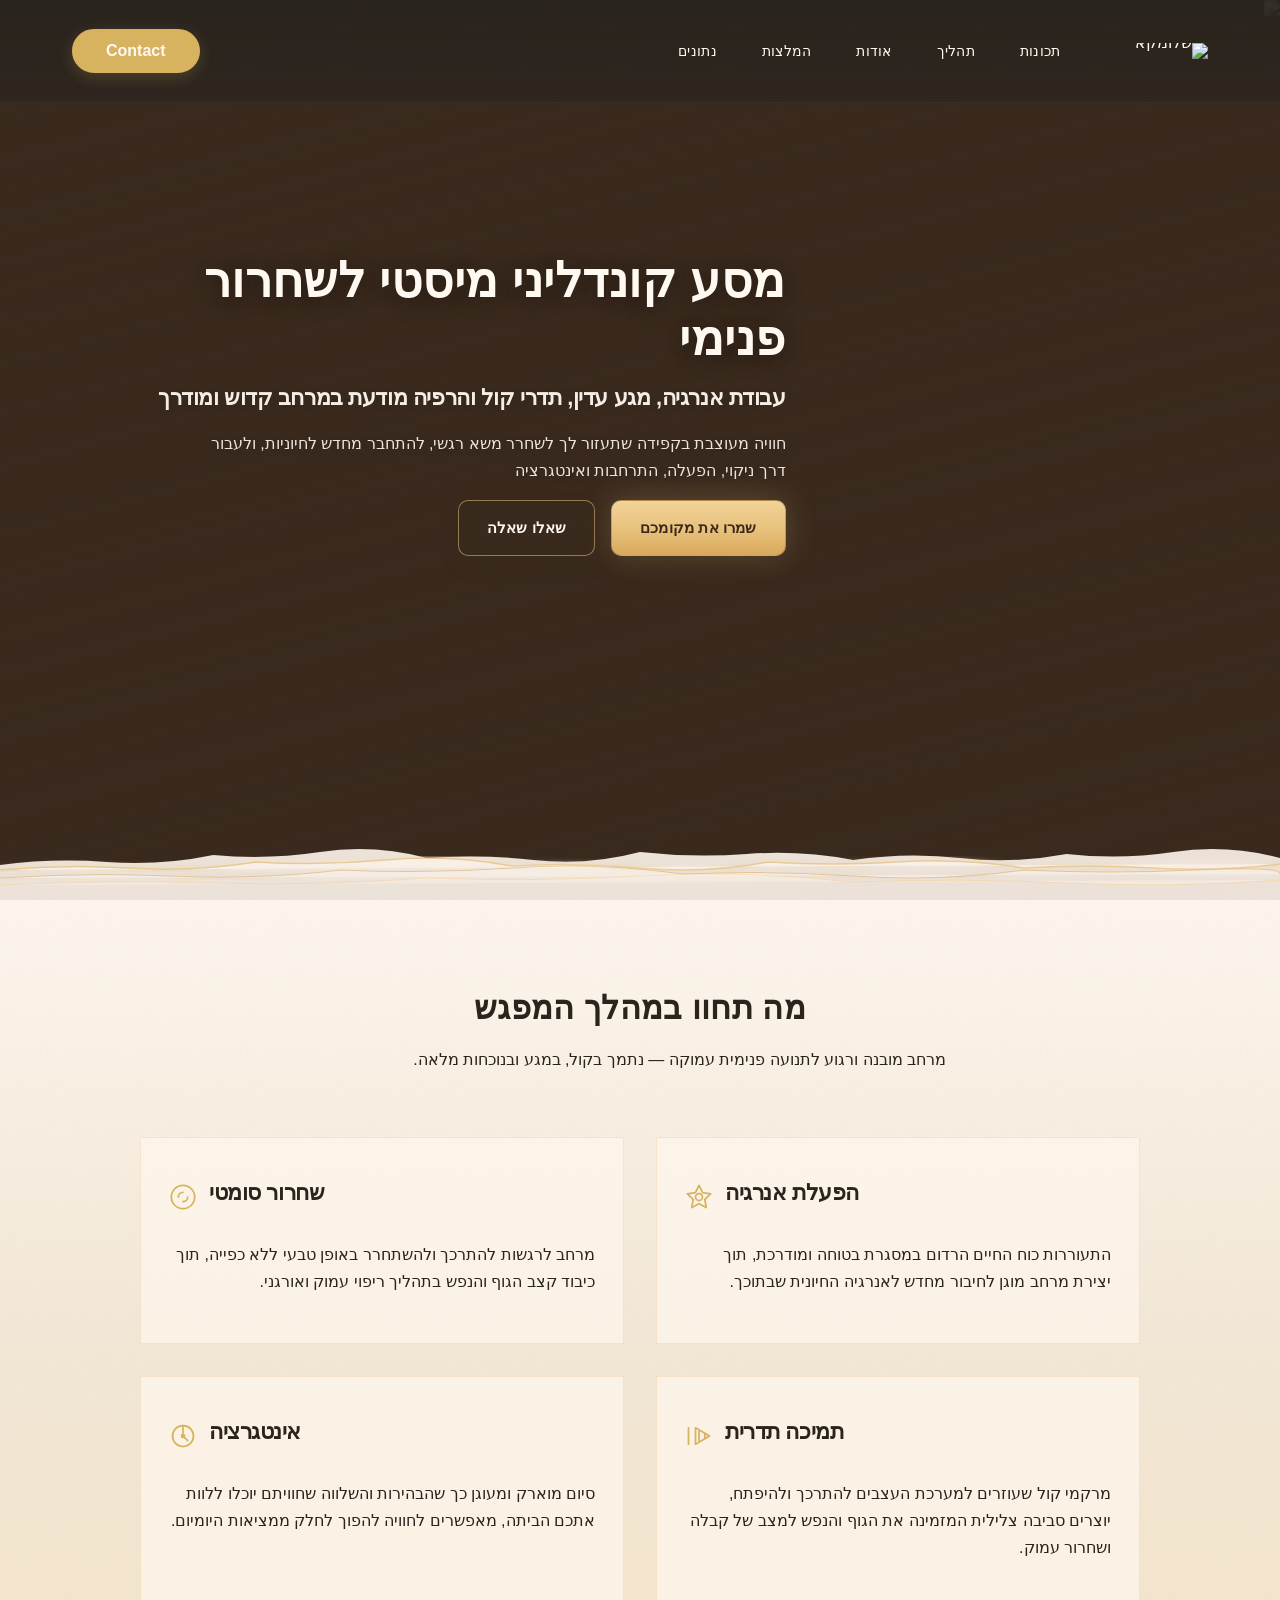
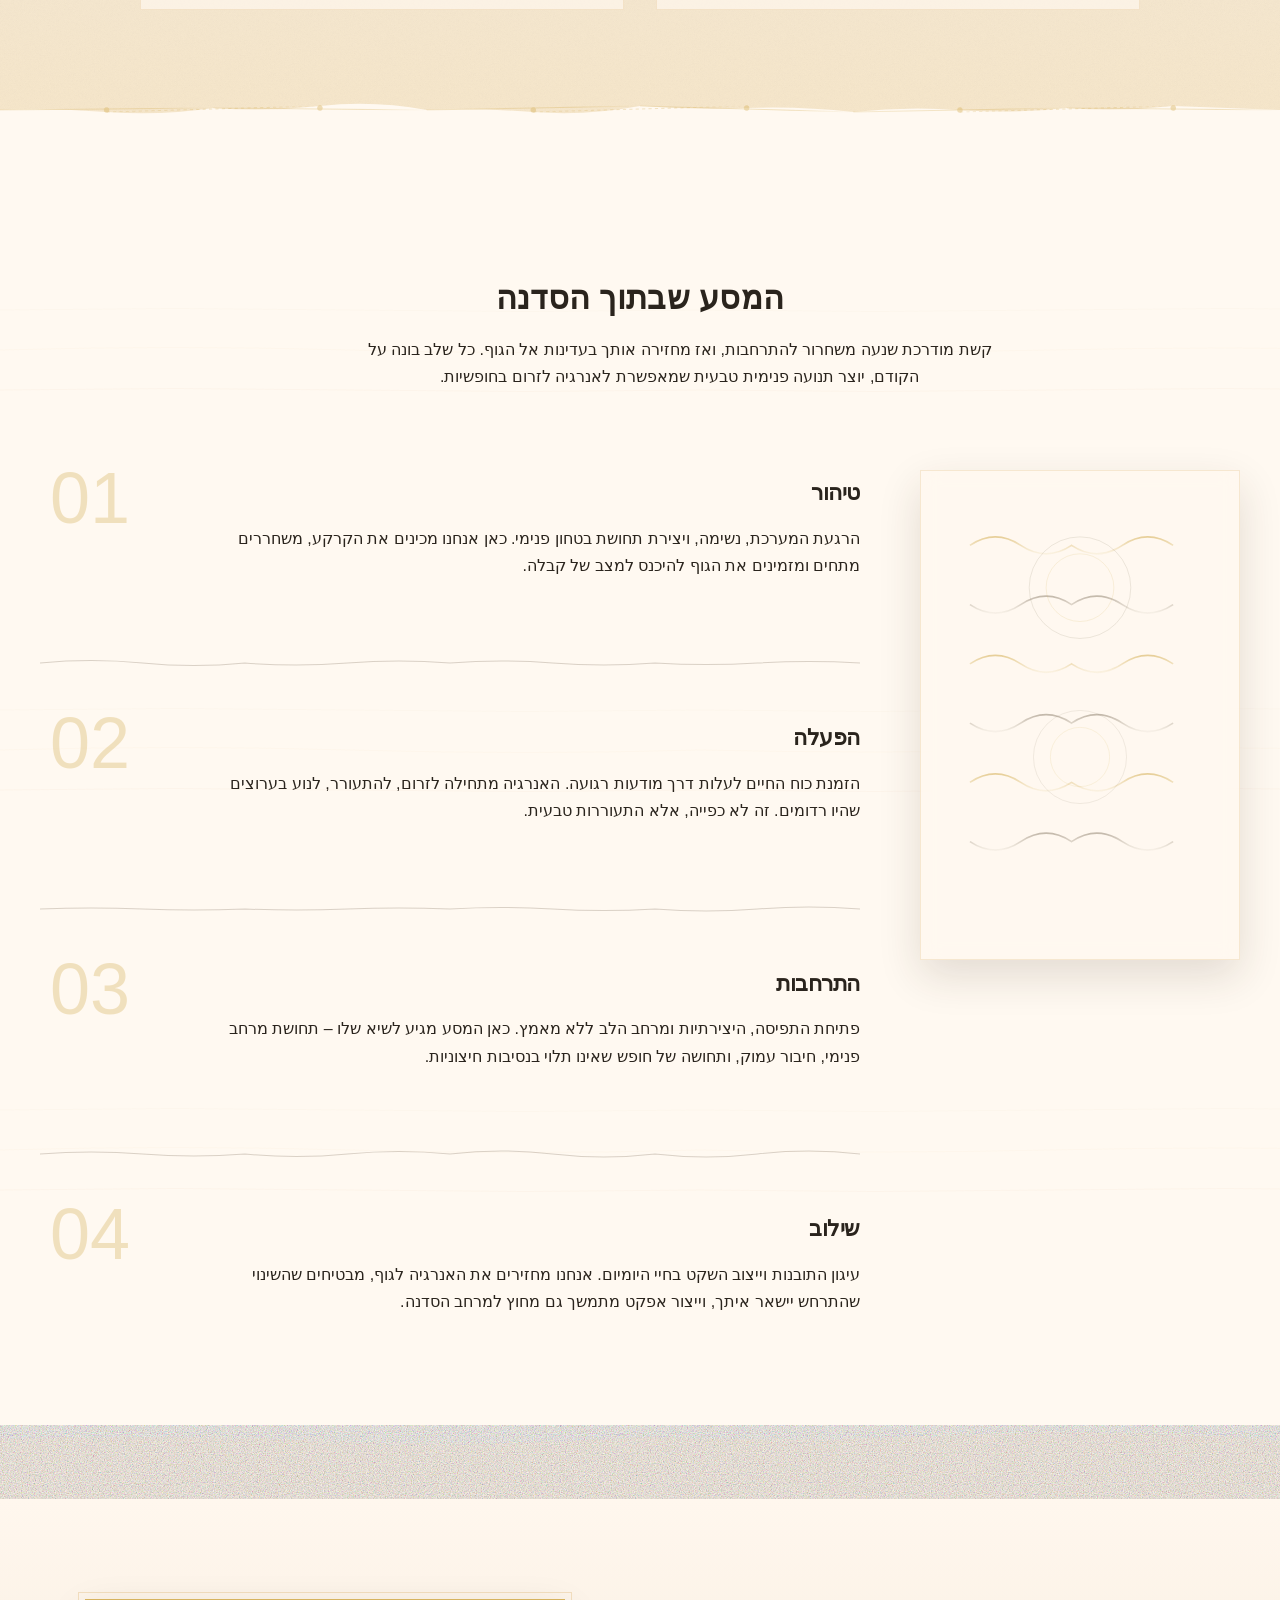
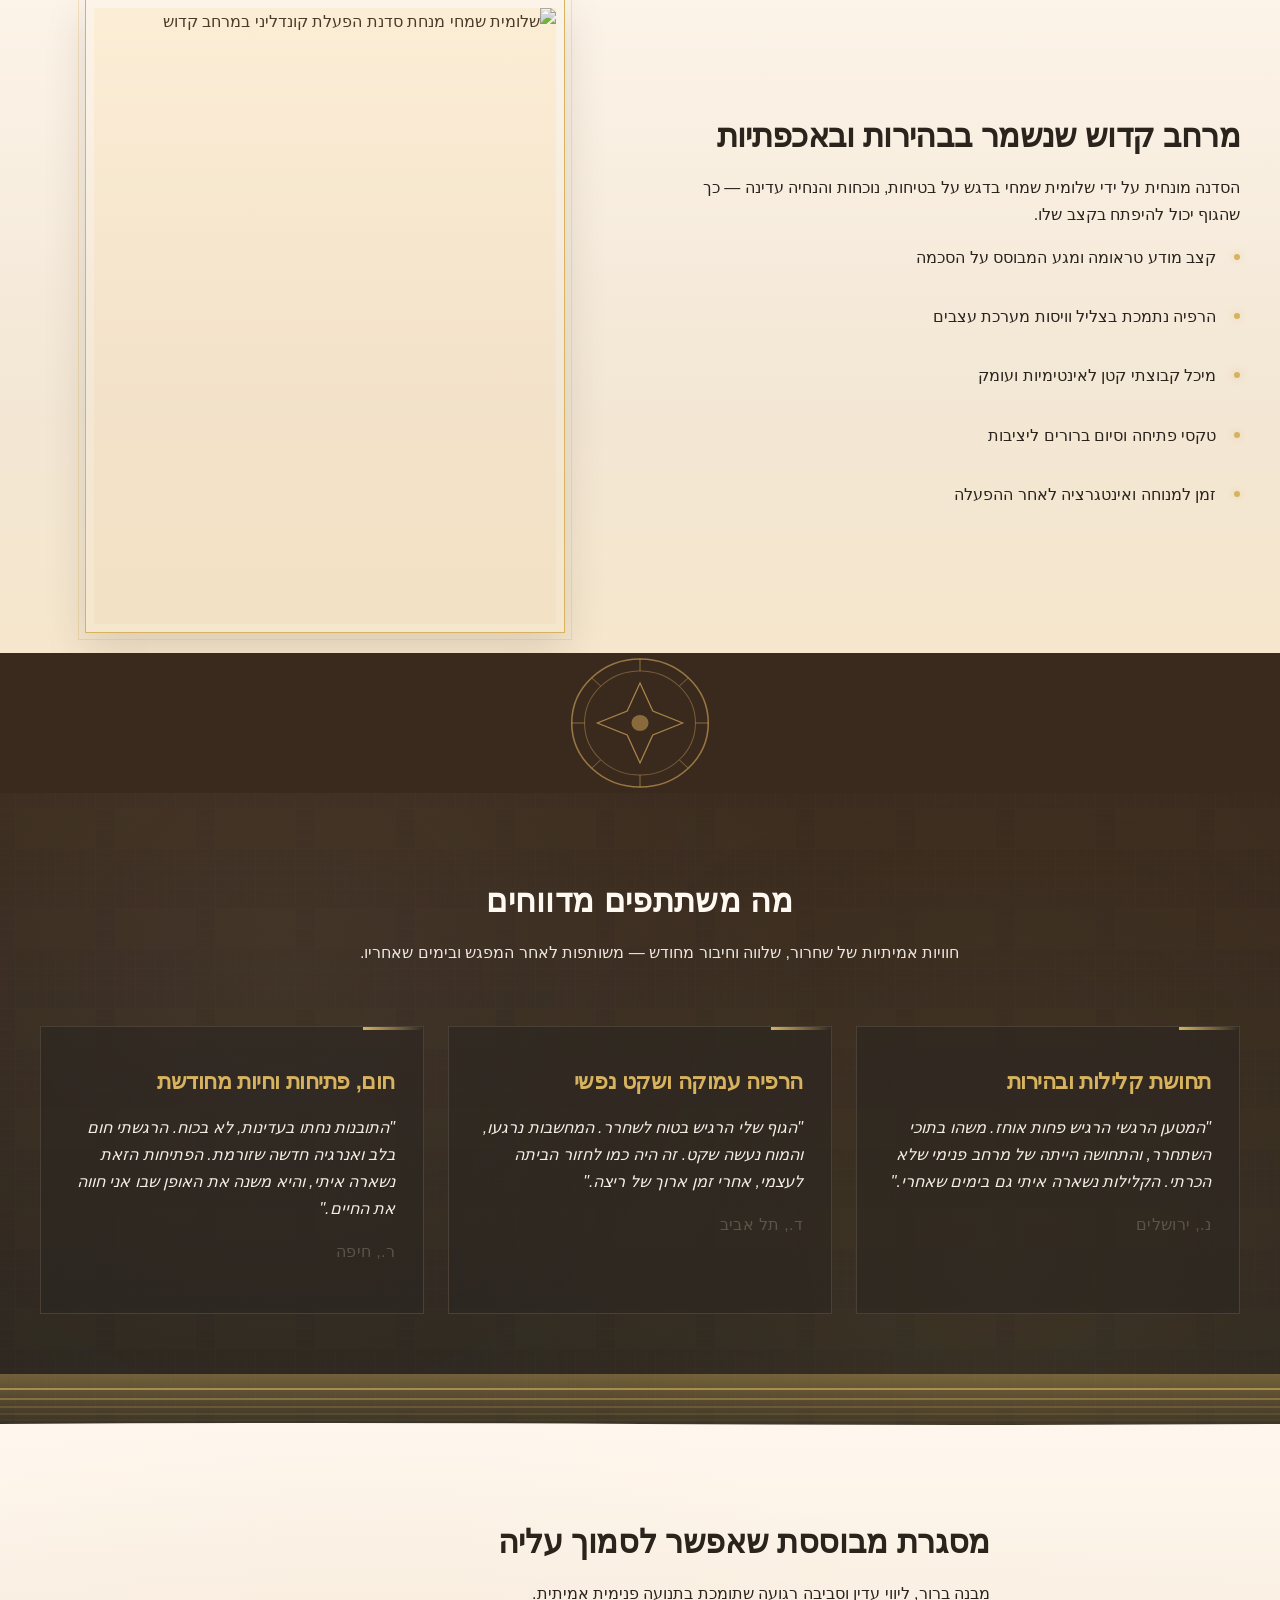
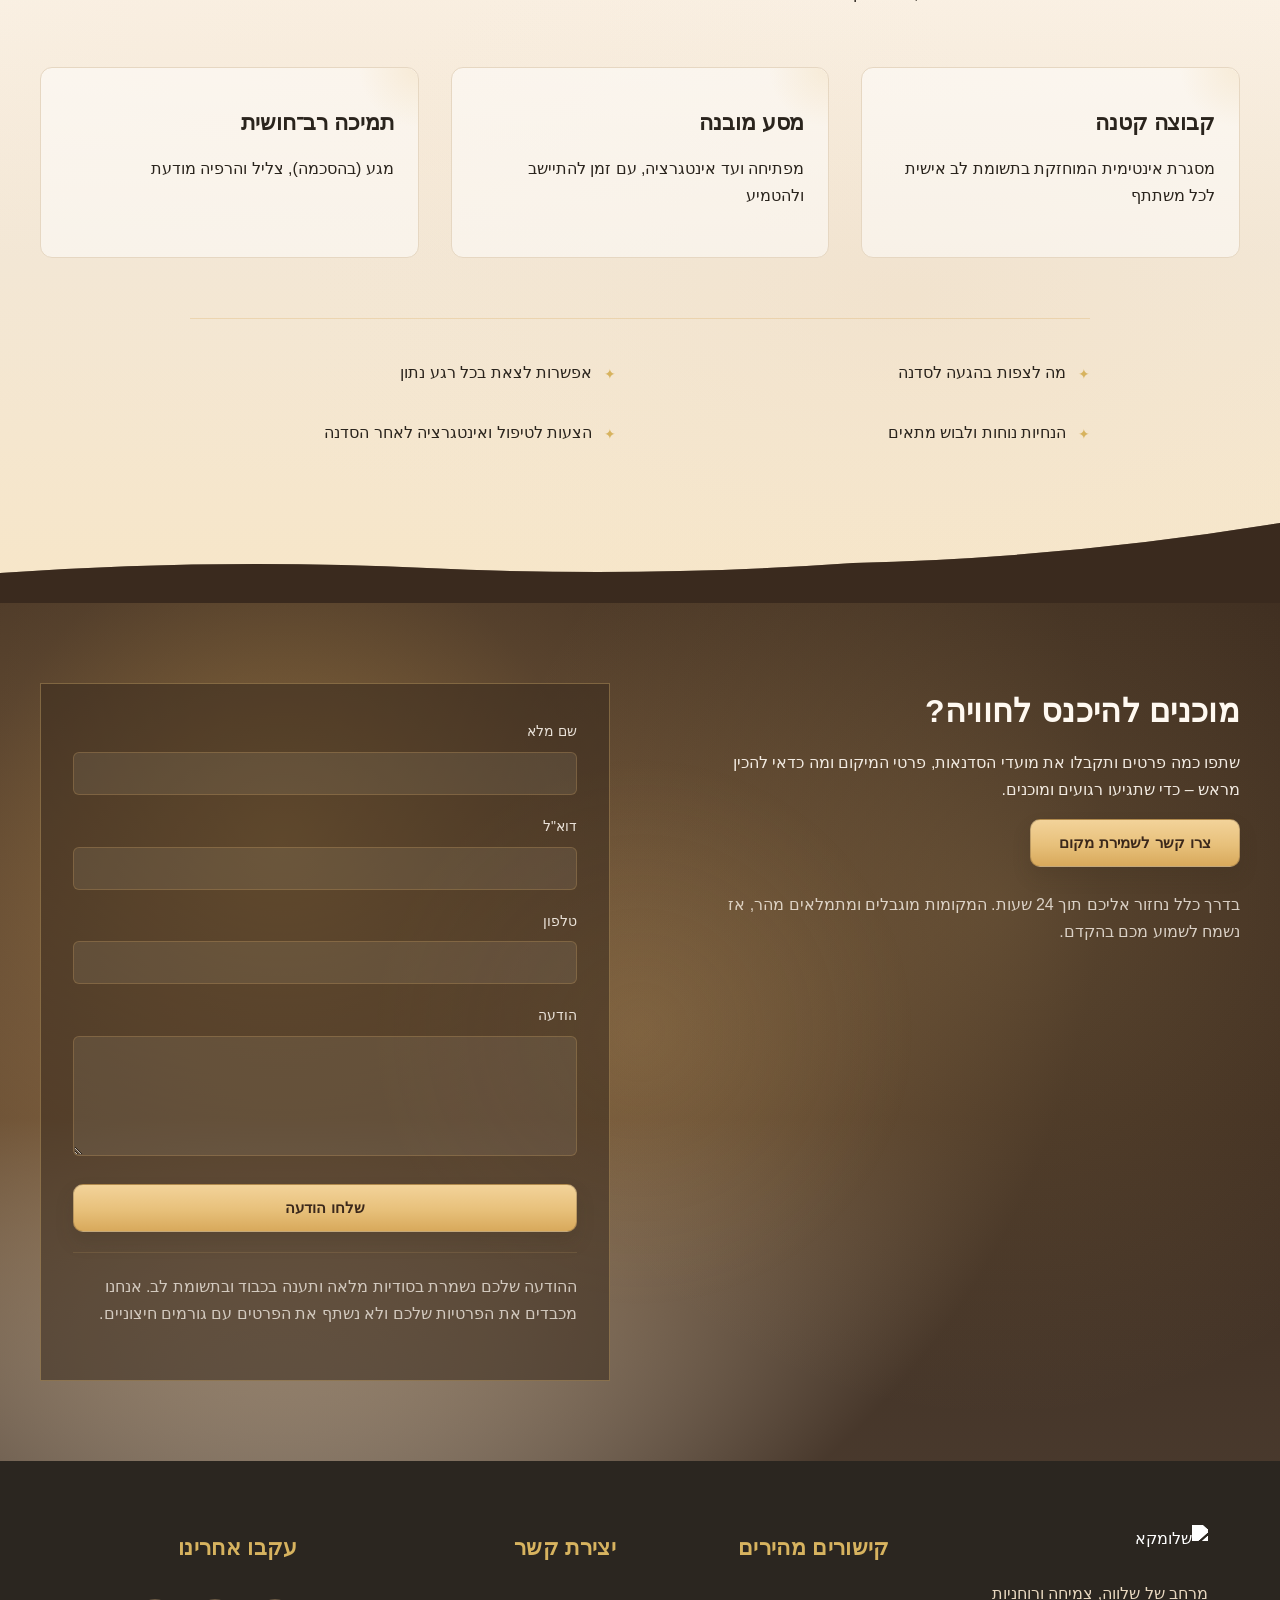
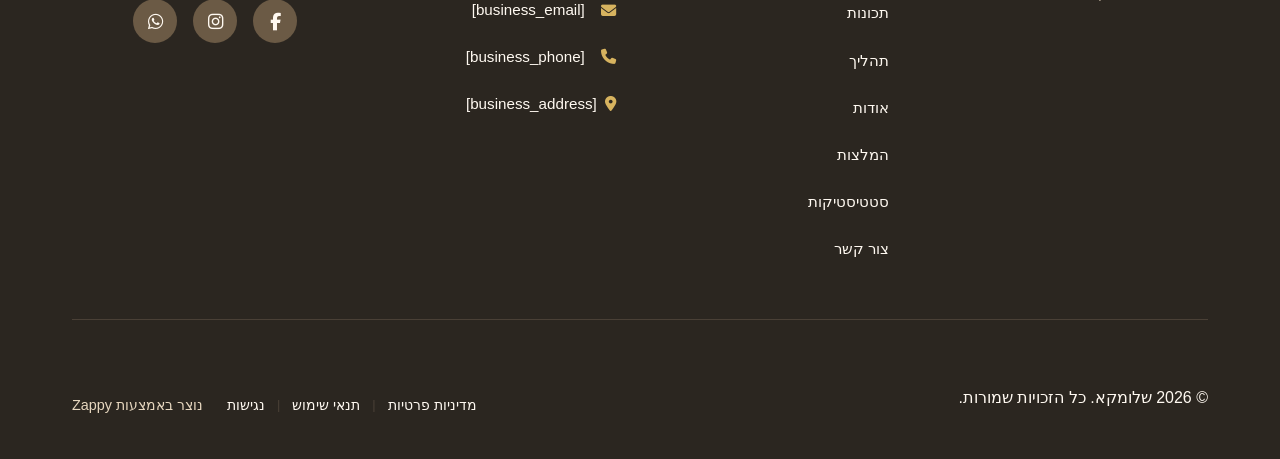
==== public/index.html @ fddba95b "Initial website commit" ====
<!doctype html><html dir="rtl" lang="he"><head><meta charset="UTF-8"><meta content="width=device-width,initial-scale=1" name="viewport"><meta content="index, follow" name="robots"><title>הפעלת קונדליני לשחרור פנימי וחופש רוחני — שלומקא</title><meta content="סדנת קונדליני מיסטית בהנחיית שלומית סימצ&#39;י. שחררי נטלים רגשיים, התחברי לחיוניות הפנימית שלך וחוויי ריפוי טבעי דרך עבודת אנרגיה, מגע עדין ותדרי קול. מסע של טיהור והתרחבות מחכה לך." name="description"><meta content="הפעלת קונדליני, סדנת רוחניות, שחרור רגשי, ריפוי אנרגטי, צמיחה רוחנית" name="keywords"><link href="/assets/favicon.ico" rel="icon" type="image/x-icon"><link href="/assets/favicon-16x16.png" rel="icon" type="image/png" sizes="16x16"><link href="/assets/favicon-32x32.png" rel="icon" type="image/png" sizes="32x32"><link href="/assets/favicon-48x48.png" rel="icon" type="image/png" sizes="48x48"><link href="/assets/favicon-192x192.png" rel="icon" type="image/png" sizes="192x192"><link href="/assets/favicon-512x512.png" rel="icon" type="image/png" sizes="512x512"><link href="/assets/apple-touch-icon.png" rel="apple-touch-icon"><script>!function(){"use strict";var t="18ccdbd9-aa16-41fb-8353-57daefb50f26",e="https://api.zappy5.com/api/analytics/track",a=18e5,n=2592e6,o=!0,i=!0,r=!0;var s=function(){var e="zappy_visitor_"+t,a=null;try{if(a=localStorage.getItem(e)){var o=JSON.parse(a),i=Date.now();if(i-o.created<n)return o.lastSeen=i,localStorage.setItem(e,JSON.stringify(o)),o.id}}catch(t){console.warn("Zappy Analytics: LocalStorage not available")}var r="zv_"+Date.now()+"_"+Math.random().toString(36).substr(2,9);try{localStorage.setItem(e,JSON.stringify({id:r,created:Date.now(),lastSeen:Date.now()}))}catch(t){}return r}(),c=function(){var e="zappy_session_"+t,n=null;try{if(n=sessionStorage.getItem(e)){var o=JSON.parse(n),i=Date.now();if(i-o.timestamp<a)return o.timestamp=i,sessionStorage.setItem(e,JSON.stringify(o)),o.id}}catch(t){console.warn("Zappy Analytics: SessionStorage not available")}var r="zs_"+Date.now()+"_"+Math.random().toString(36).substr(2,9);try{sessionStorage.setItem(e,JSON.stringify({id:r,timestamp:Date.now()}))}catch(t){}return r}();function l(a,n){n=n||{};var o={website_id:t,event_type:a,page_path:window.location.pathname,referrer:document.referrer||"direct",visitor_id:s,session_id:c,metadata:n};if(navigator.sendBeacon){var i=new Blob([JSON.stringify(o)],{type:"application/json"});navigator.sendBeacon(e,i)}else fetch(e,{method:"POST",headers:{"Content-Type":"application/json"},body:JSON.stringify(o),keepalive:!0}).catch(function(t){console.warn("Zappy Analytics: Failed to track event",t)})}o&&l("pageview",{title:document.title,url:window.location.href}),i&&document.addEventListener("click",function(t){var e=t.target;if("BUTTON"===e.tagName||e.closest("button")){var a="BUTTON"===e.tagName?e:e.closest("button");l("click",{element:"button",text:a.textContent.trim().substring(0,100),id:a.id||null,class:a.className||null})}else if("A"===e.tagName||e.closest("a")){var n="A"===e.tagName?e:e.closest("a");l("navigation",{element:"link",text:n.textContent.trim().substring(0,100),href:n.href,external:n.hostname!==window.location.hostname})}},!0),r&&document.addEventListener("submit",function(t){var e=t.target;l("form_submit",{form_id:e.id||null,form_name:e.name||null,form_action:e.action||null,form_method:e.method||"GET"})},!0);var d=Date.now();window.addEventListener("beforeunload",function(){l("page_unload",{time_on_page:Math.floor((Date.now()-d)/1e3),page_path:window.location.pathname})}),window.zappyAnalytics={track:l,getVisitorId:function(){return s},getSessionId:function(){return c}}}()</script><meta content="הפעלת קונדליני לשחרור פנימי וחופש רוחני — שלומקא" property="og:title"><meta content="סדנת קונדליני מיסטית בהנחיית שלומית סימצ'י. שחררי נטלים רגשיים, התחברי לחיוניות הפנימית שלך וחוויי ריפוי טבעי דרך עבודת אנרגיה, מגע עדין ותדרי קול. מסע של טיהור והתרחבות מחכה לך." property="og:description"><meta content="website" property="og:type"><meta content="he_IL" property="og:locale"><meta content="summary_large_image" name="twitter:card"><meta content="הפעלת קונדליני לשחרור פנימי וחופש רוחני — שלומקא" name="twitter:title"><meta content="סדנת קונדליני מיסטית בהנחיית שלומית סימצ'י. שחררי נטלים רגשיים, התחברי לחיוניות הפנימית שלך וחוויי ריפוי טבעי דרך עבודת אנרגיה, מגע עדין ותדרי קול. מסע של טיהור והתרחבות מחכה לך." name="twitter:description"><link href="https://cdnjs.cloudflare.com/ajax/libs/font-awesome/6.4.0/css/all.min.css" rel="stylesheet"><link href="/assets/favicon.ico" rel="icon" type="image/x-icon"><link href="/assets/favicon-16x16.png" rel="icon" type="image/png" sizes="16x16"><link href="/assets/favicon-32x32.png" rel="icon" type="image/png" sizes="32x32"><link href="/assets/favicon-48x48.png" rel="icon" type="image/png" sizes="48x48"><link href="/assets/favicon-192x192.png" rel="icon" type="image/png" sizes="192x192"><link href="/assets/favicon-512x512.png" rel="icon" type="image/png" sizes="512x512"><link href="/assets/apple-touch-icon.png" rel="apple-touch-icon"><link href="https://cdn.jsdelivr.net/npm/vanilla-cookieconsent@3/dist/cookieconsent.css" rel="stylesheet"><script src="https://cdn.jsdelivr.net/npm/vanilla-cookieconsent@3/dist/cookieconsent.umd.js"></script><script src="https://cdn.jsdelivr.net/gh/mickidum/acc_toolbar/acctoolbar/acctoolbar.min.js"></script><link href="/styles.css" rel="stylesheet"><style id="zappy-dropdown-submenu-styles">#navMenu li:has(.sub-menu),.nav-menu li:has(.sub-menu),.navbar li:has(.sub-menu),nav li:has(.sub-menu){position:relative}#navMenu .sub-menu,.nav-menu .sub-menu,.navbar .sub-menu,nav .sub-menu{display:block!important;position:absolute!important;top:100%;left:0;min-width:220px;background:#fff;border-radius:8px;box-shadow:0 8px 25px rgba(0,0,0,.15);padding:8px 0;opacity:0;visibility:hidden;transform:translateY(10px);transition:all .3s ease;z-index:1000;list-style:none;pointer-events:none}#navMenu li:hover>.sub-menu,.nav-menu li:hover>.sub-menu,.navbar li:hover>.sub-menu,nav li:hover>.sub-menu{opacity:1!important;visibility:visible!important;transform:translateY(0)!important;pointer-events:auto!important}.sub-menu li{list-style:none;margin:0;padding:0}.sub-menu a{display:block!important;padding:10px 16px!important;color:var(--text-dark,#333)!important;font-weight:500;text-decoration:none;white-space:nowrap;transition:background-color .2s}.sub-menu a:hover{background-color:#f5f5f5}[dir=rtl] .nav-menu .sub-menu,[dir=rtl] .navbar .sub-menu,[dir=rtl] nav .sub-menu,html[lang=ar] .nav-menu .sub-menu,html[lang=ar] .navbar .sub-menu,html[lang=ar] nav .sub-menu,html[lang=he] .nav-menu .sub-menu,html[lang=he] .navbar .sub-menu,html[lang=he] nav .sub-menu{left:auto!important;right:0!important}.sub-menu:empty,.sub-menu:not(:has(li)),.sub-menu:not(:has(li:not(.zappy-hidden-menu-item))){display:none!important;opacity:0!important;visibility:hidden!important;pointer-events:none!important}li:has(.menu-group-title):hover>.sub-menu{opacity:1!important;visibility:visible!important;transform:translateY(0)!important;pointer-events:auto!important}#navMenu>li>.menu-group-title,.nav-menu>li>.menu-group-title{display:inline-block;padding:.5rem 1rem;cursor:default;user-select:none}@media (max-width:768px){#navMenu .sub-menu,.nav-menu .sub-menu,.navbar .sub-menu,nav .sub-menu{position:static!important;transform:none!important;box-shadow:none!important;background:0 0!important;max-height:0;overflow:hidden;opacity:0;visibility:hidden;transition:max-height .3s ease,opacity .3s ease;padding:0!important;border-radius:0!important}.sub-menu.mobile-expanded{max-height:500px!important;opacity:1!important;visibility:visible!important;padding:8px 0 8px 16px!important}[dir=rtl] .sub-menu.mobile-expanded,html[lang=he] .sub-menu.mobile-expanded{padding:8px 16px 8px 0!important}#navMenu li:hover>.sub-menu,.nav-menu li:hover>.sub-menu,.navbar li:hover>.sub-menu,nav li:hover>.sub-menu{opacity:0;visibility:hidden;pointer-events:none}#navMenu li>.sub-menu.mobile-expanded,.nav-menu li>.sub-menu.mobile-expanded,.navbar li>.sub-menu.mobile-expanded,nav li>.sub-menu.mobile-expanded{opacity:1!important;visibility:visible!important;pointer-events:auto!important}#navMenu li:has(.sub-menu),.nav-menu li:has(.sub-menu),.navbar li:has(.sub-menu),nav li:has(.sub-menu){display:flex!important;flex-wrap:wrap!important;align-items:center!important;position:relative!important;min-height:44px!important}#navMenu li:has(.sub-menu)>a,.nav-menu li:has(.sub-menu)>a,.navbar li:has(.sub-menu)>a,nav li:has(.sub-menu)>a{flex:1!important;min-width:0!important}#navMenu li:has(.sub-menu)>.menu-group-title,.nav-menu li:has(.sub-menu)>.menu-group-title,.navbar li:has(.sub-menu)>.menu-group-title,nav li:has(.sub-menu)>.menu-group-title{flex:1!important;min-width:0!important;padding:0!important;line-height:inherit!important}#navMenu li:has(.sub-menu)>.sub-menu,.nav-menu li:has(.sub-menu)>.sub-menu,.navbar li:has(.sub-menu)>.sub-menu,nav li:has(.sub-menu)>.sub-menu{flex-basis:100%!important;width:100%!important}#navMenu li:has(.sub-menu)>a [class*=arrow],#navMenu li:has(.sub-menu)>a [class*=chevron],.nav-menu li:has(.sub-menu)>a .fa-angle-down,.nav-menu li:has(.sub-menu)>a .fa-chevron-down,.nav-menu li:has(.sub-menu)>a [class*=arrow],.nav-menu li:has(.sub-menu)>a [class*=chevron],nav li:has(.sub-menu)>a [class*=arrow],nav li:has(.sub-menu)>a [class*=chevron]{display:none!important;visibility:hidden!important}.mobile-submenu-toggle{display:flex!important;align-items:center!important;justify-content:center!important;width:44px!important;height:auto!important;background:0 0!important;border:none!important;cursor:pointer!important;color:var(--text-dark)!important;position:static!important;flex-shrink:0!important;align-self:stretch!important;z-index:2!important;padding:0!important;margin:0!important}.mobile-submenu-toggle::after{content:''!important;width:0!important;height:0!important;border-left:6px solid transparent!important;border-right:6px solid transparent!important;border-top:7px solid currentColor!important;transition:transform .3s ease!important}.mobile-submenu-toggle.expanded::after{transform:rotate(180deg)!important}.sub-menu a{padding:10px 0!important;display:block!important;color:var(--text-dark)!important}.navbar .sub-menu li a,.zappy-products-dropdown .sub-menu a,nav.navbar .sub-menu li a{color:var(--text-dark)!important}}@media (min-width:769px){.mobile-submenu-toggle{display:none!important}}</style><style id="mobile-lang-menu-deployed-css">@media (max-width:768px){.lang-switcher,.nav-container .lang-switcher,.nav-cta-container .lang-switcher,.nav-ecommerce-icons .lang-switcher,.nav-icons-left .lang-switcher,.navbar .lang-switcher,.navbar .nav-cta-container .lang-switcher{display:none!important}.mobile-lang-menu{width:100%;border-top:1px solid rgba(128,128,128,.2);padding:8px 0 0 0;margin-top:8px}.mobile-lang-toggle{display:flex!important;align-items:center;justify-content:space-between;width:100%;padding:12px 16px;background:0 0;border:none;cursor:pointer;font-size:15px;color:inherit;font-family:inherit}.mobile-lang-toggle::after{content:'';display:inline-block;width:8px;height:8px;border-right:2px solid currentColor;border-bottom:2px solid currentColor;transform:rotate(45deg);transition:transform .3s ease;margin-left:8px}.mobile-lang-toggle.expanded::after{transform:rotate(-135deg)}.mobile-lang-options{max-height:0;overflow:hidden;transition:max-height .3s ease}.mobile-lang-options.expanded{max-height:300px}.mobile-lang-option{display:flex!important;align-items:center;gap:10px;padding:10px 24px;text-decoration:none;color:inherit;font-size:14px;font-family:inherit}.mobile-lang-option:hover{background:rgba(128,128,128,.1)}.mobile-lang-option.active{font-weight:600;opacity:.7;pointer-events:none}.mobile-lang-option img{width:20px;height:20px;border-radius:50%}}@media (min-width:769px){.mobile-lang-menu{display:none!important}}</style><style id="zappy-widget-visibility">#mic-access-tool-box,#mic-access-tool-general-button,#mic-init-access-tool #mic-access-tool-box,#mic-init-access-tool #mic-access-tool-general-button,#mic-init-access-tool .mic-access-tool-general-button,._access-icon,._access-menu,.mic-access-tool-box,.mic-access-tool-general-button,div[id*=mic-access-tool-box]{display:none!important;visibility:hidden!important;opacity:0!important;pointer-events:none!important}</style></head><body><nav class="navbar" dir="rtl"><button class="mobile-toggle" aria-label="תפריט" id="mobileToggle"><svg viewbox="0 0 24 24" class="hamburger-icon" fill="none" height="24" width="24"><path d="M3 12h18M3 6h18M3 18h18" stroke="currentColor" stroke-width="2" stroke-linecap="round"></path></svg><svg viewbox="0 0 24 24" class="close-icon" fill="none" height="24" width="24" style="display:none"><path d="M18 6L6 18M6 6l12 12" stroke="currentColor" stroke-width="2" stroke-linecap="round"></path></svg></button><button class="phone-header-btn" aria-label="התקשר"><svg viewbox="0 0 24 24" height="20" fill="currentColor" width="20"><path d="M22 16.92v3a2 2 0 0 1-2.18 2 19.79 19.79 0 0 1-8.63-3.07 19.5 19.5 0 0 1-6-6 19.79 19.79 0 0 1-3.07-8.67A2 2 0 0 1 4.11 2h3a2 2 0 0 1 2 1.72 12.84 12.84 0 0 0 .7 2.81 2 2 0 0 1-.45 2.11L8.09 9.91a16 16 0 0 0 6 6l1.27-1.27a2 2 0 0 1 2.11-.45 12.84 12.84 0 0 0 2.81.7A2 2 0 0 1 22 16.92z"></path></svg></button><div class="nav-container"><div class="nav-right-group"><div class="nav-brand"><a href="/" class="logo-link"><img alt="שלומקא" src="/assets/business-logo.webp" class="logo"></a></div><ul class="nav-menu" id="navMenu"><li><a href="#features">תכונות</a></li><li><a href="#process">תהליך</a></li><li><a href="#about">אודות</a></li><li><a href="#testimonials">המלצות</a></li><li><a href="#stats">נתונים</a></li></ul></div><div class="nav-cta-container"><a href="#contact" class="nav-cta-btn">Contact</a></div></div></nav><script>window.addEventListener("load",function(){const e=document.querySelector(".navbar, nav, header");if(!e)return void console.log("[Navbar] Navbar element not found");let t=document.getElementById("mobileToggle")||document.querySelector(".mobile-toggle")||document.querySelector(".hamburger")||document.querySelector(".hamburger-menu")||document.querySelector(".menu-toggle")||document.querySelector(".burger-menu")||document.querySelector('[aria-label="Menu"]')||document.querySelector('[aria-label="תפריט"]');const o=document.querySelector(".phone-header-btn"),n=window.getComputedStyle(e);let r=n.backgroundColor;if(console.log("[Navbar] Initial navbar background:",r),"transparent"===r||"rgba(0, 0, 0, 0)"===r||r.startsWith("rgba")&&r.includes(", 0)")){const e=n.backgroundImage;if(e&&"none"!==e)console.log("[Navbar] Navbar has background image/gradient, using dark text"),r="rgb(240, 240, 240)";else{const e=window.getComputedStyle(document.body).backgroundColor;console.log("[Navbar] Navbar transparent, using body background:",e),r=e}}const i=r.match(/\d+/g);if(i&&i.length>=3){const e=(.299*parseInt(i[0])+.587*parseInt(i[1])+.114*parseInt(i[2]))/255;console.log("[Navbar] Mobile button colors preserved from Claude CSS (luminance:",e.toFixed(2)+")");const n=document.createElement("style");n.id="zappy-mobile-nav-fix";document.documentElement.lang;document.documentElement.dir,n.textContent='\n        /* Hide mobile buttons on desktop, show only on mobile */\n        @media (min-width: 769px) {\n          .mobile-toggle,\n          .phone-header-btn {\n            display: none !important;\n          }\n        }\n        \n        /* Show and position mobile buttons correctly on mobile */\n        @media (max-width: 768px) {\n          .mobile-toggle,\n          .phone-header-btn {\n            position: absolute !important;\n            top: 50% !important;\n            transform: translateY(-50%) !important;\n            z-index: 1001 !important;\n            display: flex !important;\n            align-items: center !important;\n            justify-content: center !important;\n            width: 36px !important;\n            height: 36px !important;\n            border-radius: 50% !important;\n            border: none !important;\n            cursor: pointer !important;\n            padding: 6px !important;\n            background: none !important;\n            color: var(--nav-text, var(--text-dark)) !important;\n          }\n          \n          /* LTR positioning (default): hamburger LEFT, phone RIGHT */\n          html:not([dir="rtl"]):not([lang="he"]):not([lang="ar"]) .mobile-toggle,\n          html[dir="ltr"] .mobile-toggle {\n            left: 12px !important;\n            right: auto !important;\n          }\n          html:not([dir="rtl"]):not([lang="he"]):not([lang="ar"]) .phone-header-btn,\n          html[dir="ltr"] .phone-header-btn {\n            right: 12px !important;\n            left: auto !important;\n          }\n          \n          /* RTL positioning: hamburger RIGHT, phone LEFT */\n          html[dir="rtl"] .mobile-toggle,\n          html[lang="he"] .mobile-toggle,\n          html[lang="ar"] .mobile-toggle {\n            right: 12px !important;\n            left: auto !important;\n          }\n          html[dir="rtl"] .phone-header-btn,\n          html[lang="he"] .phone-header-btn,\n          html[lang="ar"] .phone-header-btn {\n            left: 12px !important;\n            right: auto !important;\n          }\n          \n          /* CRITICAL: Ensure nav-container has min-height on mobile */\n          /* All children are positioned absolutely/fixed on mobile, so height:auto collapses to 0 */\n          .nav-container {\n            min-height: 70px !important;\n            position: relative !important;\n          }\n          \n          /* Ensure SVG icons are properly sized and inherit color */\n          .mobile-toggle svg,\n          .phone-header-btn svg {\n            width: 24px !important;\n            height: 24px !important;\n            /* Don\'t force display - let JavaScript control hamburger/close toggle */\n          }\n          \n          /* Reset nav-cta-container on mobile - remove desktop box-shadow/padding */\n          /* that creates a visible ghost box when CTA button is hidden */\n          .nav-cta-container {\n            box-shadow: none !important;\n            padding: 0 !important;\n          }\n          \n          /* Hide nav-cta-container entirely on mobile when there\'s no lang-switcher */\n          /* (only the CTA button is inside, and it\'s hidden on mobile) */\n          .nav-cta-container:not(:has(.lang-switcher)) {\n            display: none !important;\n          }\n          \n          /* CRITICAL: Prevent hero image fade gradient from bleeding over headline text */\n          /* The .image-fade-gradient has bottom: -30px (extends below parent) */\n          /* On mobile stacked layout, this overlaps the h1 text below the image */\n          .hero-image-column {\n            overflow: hidden !important;\n          }\n          .image-fade-gradient {\n            bottom: 0 !important;\n          }\n          \n          /* Hide desktop language switcher on mobile - hamburger menu handles it */\n          /* High specificity to override stored CSS */\n          .lang-switcher,\n          .nav-cta-container .lang-switcher,\n          .nav-container .lang-switcher,\n          .navbar .lang-switcher,\n          .navbar .nav-cta-container .lang-switcher {\n            display: none !important;\n          }\n        }\n      ';const r=document.getElementById("zappy-mobile-nav-fix");r&&r.remove(),document.head.appendChild(n),console.log("[Navbar] Critical CSS injected for mobile nav positioning");const l=window.innerWidth<=768;if(t){const e=t.querySelector(".hamburger-icon"),o=t.querySelector(".close-icon");e&&(e.style.setProperty("width","24px","important"),e.style.setProperty("height","24px","important"),e.style.setProperty("display","block","important")),o&&(o.style.setProperty("width","24px","important"),o.style.setProperty("height","24px","important"),o.style.setProperty("display","none","important")),l?(t.style.setProperty("position","absolute","important"),t.style.setProperty("top","50%","important"),t.style.setProperty("transform","translateY(-50%)","important"),t.style.setProperty("z-index","1001","important"),t.style.removeProperty("left"),t.style.removeProperty("right"),console.log("[Navbar] Mobile toggle positioning applied (mobile viewport)")):(t.style.removeProperty("position"),t.style.removeProperty("top"),t.style.removeProperty("transform"),t.style.removeProperty("z-index"),t.style.removeProperty("left"),t.style.removeProperty("right"),console.log("[Navbar] Desktop viewport - cleared mobile toggle inline positioning"))}if(o){const e=o.querySelector("svg");e&&(e.style.width="24px",e.style.height="24px",e.setAttribute("width","24"),e.setAttribute("height","24")),l?(o.style.setProperty("position","absolute","important"),o.style.setProperty("top","50%","important"),o.style.setProperty("transform","translateY(-50%)","important"),o.style.setProperty("z-index","1001","important"),o.style.removeProperty("left"),o.style.removeProperty("right"),console.log("[Navbar] Phone button positioning applied (mobile viewport)")):(o.style.removeProperty("position"),o.style.removeProperty("top"),o.style.removeProperty("transform"),o.style.removeProperty("z-index"),o.style.removeProperty("left"),o.style.removeProperty("right"),console.log("[Navbar] Desktop viewport - cleared phone button inline positioning"))}}else console.log("[Navbar] Could not parse background color:",r);t=document.getElementById("mobileToggle")||document.querySelector(".mobile-toggle")||document.querySelector(".hamburger")||document.querySelector(".hamburger-menu")||document.querySelector(".menu-toggle")||document.querySelector(".burger-menu")||document.querySelector('[aria-label="Menu"]')||document.querySelector('[aria-label="תפריט"]');const l=document.getElementById("navMenu")||document.querySelector(".nav-menu")||document.querySelector(".nav-links")||document.querySelector("nav ul:not(.submenu)");if(!t||!l)return void console.log("[Navbar] Mobile toggle or menu not found:",{toggle:!!t,menu:!!l});l.id||(l.id="navMenu"),console.log("[Navbar] Initializing mobile menu...");const a=t.cloneNode(!0);t.parentNode.replaceChild(a,t),a.addEventListener("click",function(e){e.preventDefault(),e.stopPropagation();const t=this.querySelector(".hamburger-icon"),o=this.querySelector(".close-icon");l.classList.contains("active")?(l.classList.remove("active"),t&&t.style.setProperty("display","block","important"),o&&o.style.setProperty("display","none","important"),document.body.style.overflow="",console.log("[Navbar] Menu closed")):(l.classList.add("active"),t&&t.style.setProperty("display","none","important"),o&&o.style.setProperty("display","block","important"),document.body.style.overflow="hidden",console.log("[Navbar] Menu opened"))}),l.querySelectorAll("a").forEach(function(e){e.addEventListener("click",function(){if("#"===this.getAttribute("href"))return;const e=a.querySelector(".hamburger-icon"),t=a.querySelector(".close-icon");l.classList.remove("active"),e&&e.style.setProperty("display","block","important"),t&&t.style.setProperty("display","none","important"),document.body.style.overflow="",console.log("[Navbar] Menu closed (link clicked)")})});var s=l.querySelectorAll(".dropdown-toggle");s.forEach(function(e){e.addEventListener("click",function(e){e.preventDefault(),e.stopPropagation();var t=this.closest(".nav-dropdown");t&&(t.parentNode.querySelectorAll(".nav-dropdown.open").forEach(function(e){e!==t&&e.classList.remove("open")}),t.classList.toggle("open"),console.log("[Navbar] Dropdown toggled:",t.classList.contains("open")?"open":"closed"))})}),document.addEventListener("click",function(e){e.target.closest(".nav-dropdown")||document.querySelectorAll(".nav-dropdown.open").forEach(function(e){e.classList.remove("open")})}),console.log("[Navbar] Dropdown handlers initialized for "+s.length+" dropdowns"),o&&o.addEventListener("click",function(){const e=document.querySelectorAll('a[href^="tel:"]'),t=e.length>0?e[0].getAttribute("href").replace("tel:",""):"[business_phone]";window.location.href="tel:"+t,console.log("[Navbar] Phone button clicked")}),console.log("[Navbar] Mobile menu initialized successfully");const p=function(){const e=document.querySelector(".whatsapp-float");e&&(window.innerWidth>=769?(e.style.setProperty("display","none","important"),e.style.setProperty("visibility","hidden","important"),e.style.setProperty("opacity","0","important"),e.style.setProperty("pointer-events","none","important"),console.log("[WhatsApp] Button hidden on desktop")):(e.style.removeProperty("display"),e.style.removeProperty("visibility"),e.style.removeProperty("opacity"),e.style.removeProperty("pointer-events"),console.log("[WhatsApp] Button visible on mobile")))};let c;p(),window.addEventListener("resize",function(){clearTimeout(c),c=setTimeout(p,100)})})</script><main><section class="index-hero-section" data-layout-spec="בית-hero" data-hero-type="fullscreen-scrim"><img alt="מרחב סדנת קונדליני בתאורה חמה ומיסטית" src="/assets/site-index-hero-image-1.webp" class="index-hero-bg" data-context="Cinematic warm-toned workshop scene for Kundalini Activation. Soft-focus meditation space with warm golden lighting, subtle sacred geometry bokeh effects in background, sand and pearl color tones. Peaceful atmosphere with hints of candles or soft ambient light. Shot from slightly elevated angle showing serene workshop environment. Aura-like blur effect, mystical but refined aesthetic. No people visible, focus on the sacred space itself." data-hero-bg="true" data-placeholder="index-hero-image-1" height="1080" width="1920"><div class="index-hero-scrim" aria-hidden="true"></div><div class="index-hero-content"><div class="index-hero-text-wrapper"><h1 class="index-hero-headline">מסע קונדליני מיסטי לשחרור פנימי</h1><h3 class="index-hero-subtitle">עבודת אנרגיה, מגע עדין, תדרי קול והרפיה מודעת במרחב קדוש ומודרך</h3><p class="index-hero-description">חוויה מעוצבת בקפידה שתעזור לך לשחרר משא רגשי, להתחבר מחדש לחיוניות, ולעבור דרך ניקוי, הפעלה, התרחבות ואינטגרציה</p><div class="index-hero-cta-group"><a href="#contact" class="index-hero-btn-primary">שמרו את מקומכם</a><a href="#contact" class="index-hero-btn-secondary">שאלו שאלה</a></div></div></div><div class="index-hero-divider-wrapper"><svg viewbox="0 0 1200 100" xmlns="http://www.w3.org/2000/svg" aria-hidden="true" data-no-icon-edit="true" preserveaspectratio="none"><defs><linearGradient id="index-hero-gold-glow" x1="0%" x2="0%" y1="0%" y2="100%"><stop offset="0%" style="stop-color:#E7C07A;stop-opacity:0.8"></stop><stop offset="50%" style="stop-color:#D8A95B;stop-opacity:0.5"></stop><stop offset="100%" style="stop-color:#F3E7D5;stop-"></stop></linearGradient><filter id="index-hero-glow-filter"><feGaussianBlur result="coloredBlur" stddeviation="3"></feGaussianBlur><feMerge><feMergeNode in="coloredBlur"></feMergeNode><feMergeNode in="SourceGraphic"></feMergeNode></feMerge></filter></defs><path d="M0,100 L0,65 Q50,58 100,62 T200,55 Q250,60 300,52 T400,58 Q450,54 500,60 T600,52 Q650,58 700,54 T800,60 Q850,52 900,58 T1000,54 Q1050,60 1100,52 T1200,58 L1200,100 Z" fill="#FFF7EE" opacity="0.9"></path><path d="M0,70 Q60,64 120,68 T240,62 Q300,66 360,60 T480,66 Q540,62 600,68 T720,62 Q780,66 840,62 T960,68 Q1020,64 1080,68 T1200,64" stroke="#E7C07A" stroke-width="1.5" fill="#FFF7EE" opacity="0.7" filter="url(#index-hero-glow-filter)"></path><path d="M0,78 Q80,72 160,76 T320,70 Q400,74 480,68 T640,74 Q720,70 800,76 T960,70 Q1040,74 1120,70 T1200,74" stroke="#D8A95B" stroke-width="1" fill="#FFF7EE" opacity="0.5" filter="url(#index-hero-glow-filter)"></path><path d="M0,85 Q100,80 200,83 T400,78 Q500,82 600,76 T800,82 Q900,78 1000,83 T1200,80" stroke="#FFC86B" stroke-width="0.8" fill="#FFF7EE" opacity="0.4"></path></svg></div></section><section class="index-features-section" data-layout-spec="בית-features" id="features"><div class="index-features-section__container"><div class="index-features-section__intro"><h2 class="index-features-section__title">מה תחוו במהלך המפגש</h2><p class="index-features-section__description">מרחב מובנה ורגוע לתנועה פנימית עמוקה — נתמך בקול, במגע ובנוכחות מלאה.</p></div><div class="index-features-section__grid"><article class="index-features-section__card"><div class="index-features-section__card-header"><svg viewbox="0 0 24 24" xmlns="http://www.w3.org/2000/svg" class="index-features-section__icon" data-element-type="icon" data-icon-type="svg" fill="none"><path d="M12 2L15.09 8.26L22 9.27L17 14.14L18.18 21.02L12 17.77L5.82 21.02L7 14.14L2 9.27L8.91 8.26L12 2Z" stroke="currentColor" stroke-width="1.5" stroke-linecap="round" stroke-linejoin="round"></path><circle cx="12" cy="12" r="3" stroke="currentColor" stroke-width="1.5"></circle></svg><h3 class="index-features-section__card-title">הפעלת אנרגיה</h3></div><p class="index-features-section__card-text">התעוררות כוח החיים הרדום במסגרת בטוחה ומודרכת, תוך יצירת מרחב מוגן לחיבור מחדש לאנרגיה החיונית שבתוכך.</p></article><article class="index-features-section__card"><div class="index-features-section__card-header"><svg viewbox="0 0 24 24" xmlns="http://www.w3.org/2000/svg" class="index-features-section__icon" data-element-type="icon" data-icon-type="svg" fill="none"><path d="M12 22C17.5228 22 22 17.5228 22 12C22 6.47715 17.5228 2 12 2C6.47715 2 2 6.47715 2 12C2 17.5228 6.47715 22 12 22Z" stroke="currentColor" stroke-width="1.5"></path><path d="M8 12C8 9.79086 9.79086 8 12 8" stroke="currentColor" stroke-width="1.5" stroke-linecap="round"></path><path d="M12 16C14.2091 16 16 14.2091 16 12" stroke="currentColor" stroke-width="1.5" stroke-linecap="round"></path></svg><h3 class="index-features-section__card-title">שחרור סומטי</h3></div><p class="index-features-section__card-text">מרחב לרגשות להתרכך ולהשתחרר באופן טבעי ללא כפייה, תוך כיבוד קצב הגוף והנפש בתהליך ריפוי עמוק ואורגני.</p></article><article class="index-features-section__card"><div class="index-features-section__card-header"><svg viewbox="0 0 24 24" xmlns="http://www.w3.org/2000/svg" class="index-features-section__icon" data-element-type="icon" data-icon-type="svg" fill="none"><path d="M9 18V5L21 12L9 19V18Z" stroke="currentColor" stroke-width="1.5" stroke-linejoin="round"></path><path d="M3 5V19" stroke="currentColor" stroke-width="1.5" stroke-linecap="round"></path><path d="M12 8L12 16" stroke="currentColor" stroke-width="1.5" stroke-linecap="round"></path><path d="M17 10L17 14" stroke="currentColor" stroke-width="1.5" stroke-linecap="round"></path></svg><h3 class="index-features-section__card-title">תמיכה תדרית</h3></div><p class="index-features-section__card-text">מרקמי קול שעוזרים למערכת העצבים להתרכך ולהיפתח, יוצרים סביבה צלילית המזמינה את הגוף והנפש למצב של קבלה ושחרור עמוק.</p></article><article class="index-features-section__card"><div class="index-features-section__card-header"><svg viewbox="0 0 24 24" xmlns="http://www.w3.org/2000/svg" class="index-features-section__icon" data-element-type="icon" data-icon-type="svg" fill="none"><circle cx="12" cy="12" r="9" stroke="currentColor" stroke-width="1.5"></circle><path d="M12 3V12L16 16" stroke="currentColor" stroke-width="1.5" stroke-linecap="round" stroke-linejoin="round"></path><circle cx="12" cy="12" r="2" fill="currentColor"></circle></svg><h3 class="index-features-section__card-title">אינטגרציה</h3></div><p class="index-features-section__card-text">סיום מוארק ומעוגן כך שהבהירות והשלווה שחוויתם יוכלו ללוות אתכם הביתה, מאפשרים לחוויה להפוך לחלק ממציאות היומיום.</p></article></div></div><div class="index-features-section__divider-wrapper"><svg viewbox="0 0 1200 100" xmlns="http://www.w3.org/2000/svg" aria-hidden="true" data-no-icon-edit="true" preserveaspectratio="none"><defs><linearGradient id="lattice-gradient" x1="0%" x2="100%" y1="0%" y2="0%"><stop offset="0%" stop-color="var(--accent)" stop-opacity="0.45"></stop><stop offset="70%" stop-color="var(--accent)" stop-opacity="0.75"></stop><stop offset="100%" stop-color="var(--accent)" stop-opacity="0"></stop></linearGradient></defs><path d="M0,100 L0,60 Q50,58 100,62 T200,58 Q250,62 300,56 T400,60 Q450,58 500,62 T600,56 Q650,60 700,58 T800,62 Q850,56 900,60 T1000,58 Q1050,62 1100,56 L1200,60 L1200,100 Z" fill="var(--bg-light)"></path><g fill="none" opacity="0.6" stroke="url(#lattice-gradient)" stroke-width="0.8"><line x1="0" x2="200" y1="60" y2="58"></line><line x1="200" x2="400" y1="58" y2="60"></line><line x1="400" x2="600" y1="60" y2="56"></line><line x1="600" x2="800" y1="56" y2="62"></line><line x1="800" x2="1000" y1="62" y2="58"></line><line x1="1000" x2="1200" y1="58" y2="60"></line><circle cx="100" cy="60" r="2.5" fill="var(--accent)" opacity="0.7"></circle><circle cx="300" cy="58" r="2.5" fill="var(--accent)" opacity="0.7"></circle><circle cx="500" cy="60" r="2.5" fill="var(--accent)" opacity="0.7"></circle><circle cx="700" cy="58" r="2.5" fill="var(--accent)" opacity="0.7"></circle><circle cx="900" cy="60" r="2.5" fill="var(--accent)" opacity="0.7"></circle><circle cx="1100" cy="58" r="2.5" fill="var(--accent)" opacity="0.7"></circle><line x1="100" x2="300" y1="62" y2="56" stroke-dasharray="3,3"></line><line x1="500" x2="700" y1="62" y2="56" stroke-dasharray="3,3"></line><line x1="900" x2="1100" y1="62" y2="56" stroke-dasharray="3,3"></line></g></svg></div></section><section class="index-process-section" data-layout-spec="בית-process"><div class="index-process-container"><div class="index-process-intro"><h2>המסע שבתוך הסדנה</h2><p>קשת מודרכת שנעה משחרור להתרחבות, ואז מחזירה אותך בעדינות אל הגוף. כל שלב בונה על הקודם, יוצר תנועה פנימית טבעית שמאפשרת לאנרגיה לזרום בחופשיות.</p></div><div class="index-process-main-wrapper"><div class="index-process-steps-column"><div class="index-process-step"><div class="index-process-step-number" aria-hidden="true">01</div><div class="index-process-step-content"><h3>טיהור</h3><p>הרגעת המערכת, נשימה, ויצירת תחושת בטחון פנימי. כאן אנחנו מכינים את הקרקע, משחררים מתחים ומזמינים את הגוף להיכנס למצב של קבלה.</p></div></div><svg viewbox="0 0 800 40" xmlns="http://www.w3.org/2000/svg" aria-hidden="true" data-no-icon-edit="true" preserveaspectratio="none" class="index-process-frequency-line"><path d="M0,20 Q50,15 100,20 T200,20 Q250,24 300,20 T400,20 Q450,16 500,20 T600,20 Q650,23 700,20 T800,20" stroke="currentColor" stroke-width="1" fill="none" opacity="0.25"></path></svg><div class="index-process-step"><div class="index-process-step-number" aria-hidden="true">02</div><div class="index-process-step-content"><h3>הפעלה</h3><p>הזמנת כוח החיים לעלות דרך מודעות רגועה. האנרגיה מתחילה לזרום, להתעורר, לנוע בערוצים שהיו רדומים. זה לא כפייה, אלא התעוררות טבעית.</p></div></div><svg viewbox="0 0 800 40" xmlns="http://www.w3.org/2000/svg" aria-hidden="true" data-no-icon-edit="true" preserveaspectratio="none" class="index-process-frequency-line"><path d="M0,20 Q50,18 100,20 T200,20 Q250,22 300,20 T400,20 Q450,17 500,20 T600,20 Q650,24 700,20 T800,20" stroke="currentColor" stroke-width="1" fill="none" opacity="0.25"></path></svg><div class="index-process-step"><div class="index-process-step-number" aria-hidden="true">03</div><div class="index-process-step-content"><h3>התרחבות</h3><p>פתיחת התפיסה, היצירתיות ומרחב הלב ללא מאמץ. כאן המסע מגיע לשיא שלו – תחושת מרחב פנימי, חיבור עמוק, ותחושה של חופש שאינו תלוי בנסיבות חיצוניות.</p></div></div><svg viewbox="0 0 800 40" xmlns="http://www.w3.org/2000/svg" aria-hidden="true" data-no-icon-edit="true" preserveaspectratio="none" class="index-process-frequency-line"><path d="M0,20 Q50,16 100,20 T200,20 Q250,25 300,20 T400,20 Q450,14 500,20 T600,20 Q650,26 700,20 T800,20" stroke="currentColor" stroke-width="1" fill="none" opacity="0.25"></path></svg><div class="index-process-step"><div class="index-process-step-number" aria-hidden="true">04</div><div class="index-process-step-content"><h3>שילוב</h3><p>עיגון התובנות וייצוב השקט בחיי היומיום. אנחנו מחזירים את האנרגיה לגוף, מבטיחים שהשינוי שהתרחש יישאר איתך, וייצור אפקט מתמשך גם מחוץ למרחב הסדנה.</p></div></div></div><div class="index-process-visualization-panel"><svg viewbox="0 0 300 500" xmlns="http://www.w3.org/2000/svg" aria-hidden="true" data-no-icon-edit="true"><defs><linearGradient id="freq-grad-1" x1="0%" x2="0%" y1="0%" y2="100%"><stop offset="0%" stop-color="var(--accent)" stop-opacity="0.6"></stop><stop offset="100%" stop-color="var(--accent)" stop-opacity="0.1"></stop></linearGradient><linearGradient id="freq-grad-2" x1="0%" x2="0%" y1="0%" y2="100%"><stop offset="0%" stop-color="var(--secondary)" stop-opacity="0.4"></stop><stop offset="100%" stop-color="var(--secondary)" stop-opacity="0.05"></stop></linearGradient></defs><path d="M20,50 Q50,30 80,50 T140,50 Q170,70 200,50 T260,50" stroke="url(#freq-grad-1)" stroke-width="2" fill="none"></path><path d="M20,120 Q50,140 80,120 T140,120 Q170,100 200,120 T260,120" stroke="url(#freq-grad-2)" stroke-width="2" fill="none"></path><path d="M20,190 Q50,170 80,190 T140,190 Q170,210 200,190 T260,190" stroke="url(#freq-grad-1)" stroke-width="2" fill="none"></path><path d="M20,260 Q50,280 80,260 T140,260 Q170,240 200,260 T260,260" stroke="url(#freq-grad-2)" stroke-width="2" fill="none"></path><path d="M20,330 Q50,310 80,330 T140,330 Q170,350 200,330 T260,330" stroke="url(#freq-grad-1)" stroke-width="2" fill="none"></path><path d="M20,400 Q50,420 80,400 T140,400 Q170,380 200,400 T260,400" stroke="url(#freq-grad-2)" stroke-width="2" fill="none"></path><circle cx="150" cy="100" r="40" fill="none" opacity="0.2" stroke="var(--accent)" stroke-width="1"></circle><circle cx="150" cy="100" r="60" fill="none" opacity="0.15" stroke="var(--secondary)" stroke-width="1"></circle><circle cx="150" cy="300" r="35" fill="none" opacity="0.18" stroke="var(--accent)" stroke-width="1"></circle><circle cx="150" cy="300" r="55" fill="none" opacity="0.12" stroke="var(--secondary)" stroke-width="1"></circle></svg></div></div></div><div class="index-process-divider-wrapper"><svg viewbox="0 0 1200 100" xmlns="http://www.w3.org/2000/svg" aria-hidden="true" data-no-icon-edit="true" preserveaspectratio="none"><defs><linearGradient id="process-divider-grad" x1="0%" x2="0%" y1="0%" y2="100%"><stop offset="0%" stop-color="var(--bg-light)" stop-opacity="1"></stop><stop offset="45%" stop-color="#E7D7BF" stop-opacity="0.85"></stop><stop offset="100%" stop-color="var(--bg-dark)" stop-opacity="1"></stop></linearGradient><filter id="noise-filter"><feTurbulence basefrequency="0.9" numoctaves="4" result="noise" type="fractalNoise"></feTurbulence><feColorMatrix in="noise" type="saturate" values="0"></feColorMatrix><feBlend in="SourceGraphic" in2="noise" mode="multiply" result="blend"></feBlend></filter></defs><path d="M0,100 L0,40 Q150,35 300,42 T600,38 Q750,44 900,36 T1200,42 L1200,100 Z" fill="#FFF7EE" filter="url(#noise-filter)"></path></svg></div></section><section class="index-about-section" data-layout-spec="בית-about"><div class="index-about-container"><div class="index-about-content"><h2 class="index-about-title">מרחב קדוש שנשמר בבהירות ובאכפתיות</h2><p class="index-about-intro">הסדנה מונחית על ידי שלומית שמחי בדגש על בטיחות, נוכחות והנחיה עדינה — כך שהגוף יכול להיפתח בקצב שלו.</p><div class="index-about-bullets"><p class="index-about-bullet">קצב מודע טראומה ומגע המבוסס על הסכמה</p><p class="index-about-bullet">הרפיה נתמכת בצליל וויסות מערכת עצבים</p><p class="index-about-bullet">מיכל קבוצתי קטן לאינטימיות ועומק</p><p class="index-about-bullet">טקסי פתיחה וסיום ברורים ליציבות</p><p class="index-about-bullet">זמן למנוחה ואינטגרציה לאחר ההפעלה</p></div></div><div class="index-about-imagery"><div class="index-about-image-wrapper"><div class="index-about-image-overlay"></div><img alt="שלומית שמחי מנחת סדנת הפעלת קונדליני במרחב קדוש" src="/assets/site-index-about-image-1.webp" data-context="Portrait-style photograph of a serene female spiritual facilitator (Shlomit Simchi) in a Kundalini Activation workshop setting. Warm sand-colored lighting creates a mystical atmosphere. She is seated or standing in a meditative pose, wearing flowing earth-toned clothing. Soft aura-like glow around her figure. Background shows a sacred workshop space with cushions, candles, and subtle sacred geometry symbols. Photographic style with natural grain, intimate and warm mood, professional wellness photography aesthetic." data-placeholder="index-about-image-1" height="800" width="600"></div></div></div><div class="index-about-divider-wrapper"><svg viewbox="0 0 1200 140" xmlns="http://www.w3.org/2000/svg" aria-hidden="true" data-no-icon-edit="true" preserveaspectratio="none"><defs><linearGradient id="about-medallion-gradient" x1="0%" x2="0%" y1="0%" y2="100%"><stop offset="0%" stop-color="#F3E7D5" stop-opacity="1"></stop><stop offset="100%" stop-color="#3A2A1E" stop-opacity="1"></stop></linearGradient></defs><path d="M0,140 L0,0 L1200,0 L1200,140 Z" fill="#3A2A1E"></path><g transform="translate(600, 70)"><circle cx="0" cy="0" r="64" fill="none" opacity="0.6" stroke="#D8A95B" stroke-width="1.5"></circle><circle cx="0" cy="0" r="52" fill="none" opacity="0.4" stroke="#D8A95B" stroke-width="1"></circle><path d="M0,-40 L12,-12 L40,0 L12,12 L0,40 L-12,12 L-40,0 L-12,-12 Z" stroke="#D8A95B" stroke-width="1.2" fill="#3A2A1E" opacity="0.7"></path><circle cx="0" cy="0" r="8" fill="#D8A95B" opacity="0.5"></circle><path d="M0,-52 L0,-64 M52,0 L64,0 M0,52 L0,64 M-52,0 L-64,0" stroke="#D8A95B" stroke-width="1" opacity="0.5"></path><path d="M-37,-37 L-45,-45 M37,-37 L45,-45 M37,37 L45,45 M-37,37 L-45,45" stroke="#D8A95B" stroke-width="1" opacity="0.4"></path></g></svg></div></section><section class="index-testimonials-section" data-layout-spec="בית-testimonials"><div class="index-testimonials-container"><div class="index-testimonials-intro"><h2>מה משתתפים מדווחים</h2><p>חוויות אמיתיות של שחרור, שלווה וחיבור מחודש — משותפות לאחר המפגש ובימים שאחריו.</p></div><div class="index-testimonials-grid"><article class="index-testimonial-card"><h3>תחושת קלילות ובהירות</h3><p class="index-testimonial-quote">"המטען הרגשי הרגיש פחות אוחז. משהו בתוכי השתחרר, והתחושה הייתה של מרחב פנימי שלא הכרתי. הקלילות נשארה איתי גם בימים שאחרי."</p><p class="index-testimonial-author">נ., ירושלים</p></article><article class="index-testimonial-card"><h3>הרפיה עמוקה ושקט נפשי</h3><p class="index-testimonial-quote">"הגוף שלי הרגיש בטוח לשחרר. המחשבות נרגעו, והמוח נעשה שקט. זה היה כמו לחזור הביתה לעצמי, אחרי זמן ארוך של ריצה."</p><p class="index-testimonial-author">ד., תל אביב</p></article><article class="index-testimonial-card"><h3>חום, פתיחות וחיות מחודשת</h3><p class="index-testimonial-quote">"התובנות נחתו בעדינות, לא בכוח. הרגשתי חום בלב ואנרגיה חדשה שזורמת. הפתיחות הזאת נשארה איתי, והיא משנה את האופן שבו אני חווה את החיים."</p><p class="index-testimonial-author">ר., חיפה</p></article></div></div><div class="index-testimonials-divider-wrapper"><svg viewbox="0 0 1200 60" xmlns="http://www.w3.org/2000/svg" aria-hidden="true" data-no-icon-edit="true" preserveaspectratio="none"><defs><linearGradient id="testimonials-glow" x1="0%" x2="0%" y1="0%" y2="100%"><stop offset="0%" stop-color="#D7B35F" stop-opacity="0.4"></stop><stop offset="100%" stop-color="#D7B35F" stop-opacity="0"></stop></linearGradient></defs><line x1="0" x2="1200" y1="15" y2="15" stroke="#D7B35F" stroke-width="2" opacity="0.6"></line><line x1="0" x2="1200" y1="25" y2="25" stroke="#D7B35F" stroke-width="1.5" opacity="0.5"></line><line x1="0" x2="1200" y1="33" y2="33" stroke="#D7B35F" stroke-width="1" opacity="0.4"></line><line x1="0" x2="1200" y1="40" y2="40" stroke="#D7B35F" stroke-width="0.8" opacity="0.3"></line><line x1="0" x2="1200" y1="46" y2="46" stroke="#D7B35F" stroke-width="0.5" opacity="0.2"></line><rect fill="url(#testimonials-glow)" height="60" width="1200" x="0" y="0"></rect><path d="M0,60 L0,50 Q300,48 600,50 T1200,50 L1200,60 Z" fill="#FFF7EE"></path></svg></div></section><section class="index-stats-section" data-layout-spec="בית-stats"><div class="index-stats-section__container"><div class="index-stats-section__intro"><h2 class="index-stats-section__title">מסגרת מבוססת שאפשר לסמוך עליה</h2><p class="index-stats-section__subtitle">מבנה ברור, ליווי עדין וסביבה רגועה שתומכת בתנועה פנימית אמיתית.</p></div><div class="index-stats-section__stats-grid"><div class="index-stats-section__stat-card"><h3 class="index-stats-section__stat-number">קבוצה קטנה</h3><p class="index-stats-section__stat-text">מסגרת אינטימית המוחזקת בתשומת לב אישית לכל משתתף</p></div><div class="index-stats-section__stat-card"><h3 class="index-stats-section__stat-number">מסע מובנה</h3><p class="index-stats-section__stat-text">מפתיחה ועד אינטגרציה, עם זמן להתיישב ולהטמיע</p></div><div class="index-stats-section__stat-card"><h3 class="index-stats-section__stat-number">תמיכה רב־חושית</h3><p class="index-stats-section__stat-text">מגע (בהסכמה), צליל והרפיה מודעת</p></div></div><div class="index-stats-section__trust-list"><div class="index-stats-section__trust-column"><p class="index-stats-section__trust-item"><span class="index-stats-section__trust-icon">✦</span>מה לצפות בהגעה לסדנה</p><p class="index-stats-section__trust-item"><span class="index-stats-section__trust-icon">✦</span>הנחיות נוחות ולבוש מתאים</p></div><div class="index-stats-section__trust-column"><p class="index-stats-section__trust-item"><span class="index-stats-section__trust-icon">✦</span>אפשרות לצאת בכל רגע נתון</p><p class="index-stats-section__trust-item"><span class="index-stats-section__trust-icon">✦</span>הצעות לטיפול ואינטגרציה לאחר הסדנה</p></div></div></div><div class="index-stats-section__divider-wrapper"><svg viewbox="0 0 1200 120" xmlns="http://www.w3.org/2000/svg" aria-hidden="true" data-no-icon-edit="true" preserveaspectratio="none"><defs><pattern height="80" id="sacred-geo-pattern" patternunits="userSpaceOnUse" width="80" x="0" y="0"><circle cx="40" cy="40" r="18" fill="none" stroke="rgba(231,192,122,0.15)" stroke-width="1"></circle><circle cx="40" cy="40" r="12" fill="none" stroke="rgba(231,192,122,0.12)" stroke-width="0.8"></circle><line x1="40" x2="40" y1="22" y2="58" stroke="rgba(231,192,122,0.1)" stroke-width="0.6"></line><line x1="22" x2="58" y1="40" y2="40" stroke="rgba(231,192,122,0.1)" stroke-width="0.6"></line></pattern></defs><path d="M0,120 L0,90 Q200,75 400,85 T800,80 Q1000,75 1200,40 L1200,120 Z" fill="#3A2A1E"></path><path d="M0,120 L0,90 Q200,75 400,85 T800,80 Q1000,75 1200,40 L1200,120 Z" fill="#3A2A1E" opacity="0.5"></path></svg></div></section><section class="index-contact-section" data-layout-spec="בית-contact" id="contact"><div class="index-contact-container"><div class="index-contact-content"><h2>מוכנים להיכנס לחוויה?</h2><p class="index-contact-intro">שתפו כמה פרטים ותקבלו את מועדי הסדנאות, פרטי המיקום ומה כדאי להכין מראש – כדי שתגיעו רגועים ומוכנים.</p><button class="btn-primary index-contact-cta" onclick='document.querySelector(".contact-form").scrollIntoView({behavior:"smooth",block:"start"})'>צרו קשר לשמירת מקום</button><p class="index-contact-response">בדרך כלל נחזור אליכם תוך 24 שעות. המקומות מוגבלים ומתמלאים מהר, אז נשמח לשמוע מכם בהקדם.</p></div><div class="index-contact-form-wrapper"><form class="contact-form"><div class="index-form-group"><label for="contact-name">שם מלא</label><input id="contact-name" name="name" required=""></div><div class="index-form-group"><label for="contact-email">דוא"ל</label><input id="contact-email" name="email" required="" type="email"></div><div class="index-form-group"><label for="contact-phone">טלפון</label><input id="contact-phone" name="phone" required="" type="tel"></div><div class="index-form-group"><label for="contact-message">הודעה</label><textarea id="contact-message" name="message" required="" rows="5"></textarea></div><button class="btn-primary index-submit-btn" type="submit">שלחו הודעה</button></form><p class="index-privacy-note">ההודעה שלכם נשמרת בסודיות מלאה ותענה בכבוד ובתשומת לב. אנחנו מכבדים את הפרטיות שלכם ולא נשתף את הפרטים עם גורמים חיצוניים.</p></div></div><div class="index-contact-glow-orb"></div></section></main><footer class="site-footer"><div class="footer-container"><div class="footer-top"><div class="footer-column footer-about"><img alt="שלומקא" src="/assets/business-logo.webp" class="logo"><p class="footer-tagline">מרחב של שלווה, צמיחה ורוחניות</p></div><div class="footer-column footer-links"><h3 class="footer-title">קישורים מהירים</h3><ul class="footer-menu"><li><a href="#features">תכונות</a></li><li><a href="#process">תהליך</a></li><li><a href="#about">אודות</a></li><li><a href="#testimonials">המלצות</a></li><li><a href="#stats">סטטיסטיקות</a></li><li><a href="#contact">צור קשר</a></li></ul></div><div class="footer-column footer-contact"><h3 class="footer-title">יצירת קשר</h3><ul class="contact-list"><li><i class="fas fa-envelope"></i><a href="mailto:[business_email]">[business_email]</a></li><li><i class="fas fa-phone"></i><a href="tel:[business_phone]">[business_phone]</a></li><li><a href="/"><i class="fas fa-map-marker-alt"></i><span>[business_address]</span></a></li></ul></div><div class="footer-column footer-social"><h3 class="footer-title">עקבו אחרינו</h3><div class="social-links"><a href="[facebook_handle]" aria-label="Facebook"><i class="fab fa-facebook-f"></i></a><a href="[instagram_handle]" aria-label="Instagram"><i class="fab fa-instagram"></i></a><a href="[whatsapp_handle]" aria-label="WhatsApp"><i class="fab fa-whatsapp"></i></a></div></div></div><div class="footer-bottom"><div class="footer-bottom-content"><p class="copyright">© 2026 שלומקא. כל הזכויות שמורות.</p><div class="footer-bottom-links"><nav class="legal-links"><a href="/privacy">מדיניות פרטיות</a><span class="separator">|</span><a href="/terms">תנאי שימוש</a><span class="separator">|</span><a href="/accessibility">נגישות</a></nav><a href="https://zappy5.com" class="zappy-attribution" target="_blank">נוצר באמצעות Zappy</a></div></div></div></div></footer><a href="https://wa.me/[whatsapp_handle]" class="whatsapp-float" aria-label="WhatsApp"><i class="fab fa-whatsapp"></i></a><div data-integration="accessibility:toolbar"></div><script src="/script.js"></script><script id="zappy-mobile-submenu-script">!function(){function e(){if(window.innerWidth>768)return document.querySelectorAll(".mobile-submenu-toggle").forEach(function(e){e.remove()}),void document.querySelectorAll(".sub-menu.mobile-expanded").forEach(function(e){e.classList.remove("mobile-expanded")});document.querySelectorAll(".nav-menu li:has(.sub-menu), nav li:has(.sub-menu), .navbar li:has(.sub-menu), #navMenu li:has(.sub-menu)").forEach(function(e){if(!e.querySelector(".mobile-submenu-toggle")){var t=e.querySelector(".sub-menu"),n=e.querySelector(":scope > a");if(t&&n){var o=document.createElement("button");o.className="mobile-submenu-toggle",o.setAttribute("aria-label","Toggle submenu"),o.setAttribute("type","button"),n.insertAdjacentElement("afterend",o),o.addEventListener("click",function(e){e.preventDefault(),e.stopPropagation(),document.querySelectorAll(".sub-menu.mobile-expanded").forEach(function(e){if(e!==t){e.classList.remove("mobile-expanded");var n=e.parentElement.querySelector(".mobile-submenu-toggle");n&&n.classList.remove("expanded")}}),t.classList.toggle("mobile-expanded"),o.classList.toggle("expanded")})}}})}var t;"loading"===document.readyState?document.addEventListener("DOMContentLoaded",e):e(),window.addEventListener("resize",function(){clearTimeout(t),t=setTimeout(e,250)});var n=new MutationObserver(function(t){t.forEach(function(t){if("attributes"===t.type){var n=t.target;n.classList&&(n.classList.contains("active")||n.classList.contains("open"))&&setTimeout(e,100)}})});setTimeout(function(){document.querySelectorAll(".mobile-menu, .nav-menu, #navMenu, nav").forEach(function(e){n.observe(e,{attributes:!0,attributeFilter:["class","style"]})})},500)}()</script><script id="zappy-navbar-scroll-effect">!function(){var e=document.querySelector("nav.navbar,.navbar:not(.zappy-catalog-menu)"),t=document.querySelector(".zappy-catalog-menu,#zappy-catalog-menu");if(e){var r="rgba(43,38,32,0.85)",o=getComputedStyle(document.documentElement),a=(o.getPropertyValue("--text-dark").trim(),o.getPropertyValue("--text-light").trim()||"#ffffff");e.style.transition="background 0.3s ease,backdrop-filter 0.3s ease,-webkit-backdrop-filter 0.3s ease,box-shadow 0.3s ease",t&&(t.style.transition="background 0.3s ease,backdrop-filter 0.3s ease,-webkit-backdrop-filter 0.3s ease");var s="a,.navbar-brand,.navbar-brand a,.dropdown-toggle,.mobile-toggle,.phone-header-btn,.mobile-hamburger-btn,.mobile-close-btn,.mobile-submenu-toggle,.nav-link",n=["cart-link","login-link","nav-search-toggle","search-toggle"];window.addEventListener("scroll",w,{passive:!0}),window.addEventListener("resize",w,{passive:!0}),w();var l=document.querySelector('section[class*="hero"],[data-hero-type],main>section:first-child'),i=!1;if(l){var d=getComputedStyle(l),p=d.backgroundImage;if(p&&"none"!==p)if(-1!==p.indexOf("url(")){var c=d.backgroundColor.match(/\d+/g);i=!(c&&c.length>=3)||v(parseInt(c[0]),parseInt(c[1]),parseInt(c[2]))<.4}else if(-1!==p.indexOf("gradient")){var b=p.match(/rgba?\(\s*(\d+)\s*,\s*(\d+)\s*,\s*(\d+)/g);if(b&&b.length>0){for(var y=0,g=0;g<b.length;g++){var m=b[g].match(/\d+/g);y+=v(parseInt(m[0]),parseInt(m[1]),parseInt(m[2]))}i=y/b.length<.4}else i=!0}else i=!0;else{var u=d.backgroundColor.match(/\d+/g);u&&u.length>=3&&(i=v(parseInt(u[0]),parseInt(u[1]),parseInt(u[2]))<.4)}}i||(window.removeEventListener("scroll",w),window.removeEventListener("resize",w),e.classList.add("scrolled"),window.innerWidth>768&&(e.style.setProperty("--frosted-text",a),e.style.setProperty("background-image","none","important"),e.style.setProperty("background-color",r,"important"),e.style.backdropFilter="blur(12px)",e.style.webkitBackdropFilter="blur(12px)",e.style.boxShadow="0 2px 16px rgba(0,0,0,0.12)",k(e,a)),t&&(t.classList.add("scrolled"),window.innerWidth>768&&(t.style.setProperty("background",r,"important"),t.style.setProperty("backdrop-filter","blur(12px)","important"),t.style.setProperty("-webkit-backdrop-filter","blur(12px)","important"),k(t,a))),window._zappyNavNoDarkHero=!0)}function k(e,t){for(var r=e.querySelectorAll(s),o=0;o<r.length;o++){var a=!1;(r[o].closest(".sub-menu")||r[o].closest(".dropdown-menu"))&&(a=!0);for(var l=0;l<n.length;l++)if(r[o].classList.contains(n[l])){a=!0;break}a||r[o].style.setProperty("color",t,"important")}}function f(e){for(var t=e.querySelectorAll(s),r=0;r<t.length;r++)t[r].closest(".sub-menu")||t[r].closest(".dropdown-menu")||t[r].style.removeProperty("color")}function w(){if(!window._zappyNavNoDarkHero){if(window.innerWidth<=768)return e.classList.remove("scrolled"),f(e),void(t&&(t.classList.remove("scrolled"),f(t)));(window.scrollY||window.pageYOffset)>60?(e.classList.add("scrolled"),e.style.setProperty("background-color",r,"important"),e.style.setProperty("background-image","none","important"),e.style.setProperty("--frosted-text",a),e.style.backdropFilter="blur(12px)",e.style.webkitBackdropFilter="blur(12px)",e.style.boxShadow="0 2px 16px rgba(0,0,0,0.12)",k(e,a),t&&(t.classList.add("scrolled"),t.style.setProperty("background",r,"important"),t.style.setProperty("backdrop-filter","blur(12px)","important"),t.style.setProperty("-webkit-backdrop-filter","blur(12px)","important"),k(t,a))):(e.classList.remove("scrolled"),e.style.setProperty("background-color","transparent","important"),e.style.removeProperty("background-image"),e.style.removeProperty("--frosted-text"),e.style.backdropFilter="none",e.style.webkitBackdropFilter="none",e.style.boxShadow="none",f(e),t&&(t.classList.remove("scrolled"),t.style.setProperty("background","transparent","important"),t.style.setProperty("backdrop-filter","none","important"),t.style.setProperty("-webkit-backdrop-filter","none","important"),f(t)))}}function v(e,t,r){return t/=255,r/=255,.2126*(e=(e/=255)<=.03928?e/12.92:Math.pow((e+.055)/1.055,2.4))+.7152*(t=t<=.03928?t/12.92:Math.pow((t+.055)/1.055,2.4))+.0722*(r=r<=.03928?r/12.92:Math.pow((r+.055)/1.055,2.4))}}()</script><script id="zappy-mobile-lang-menu-script">!function(){function e(){if(window.innerWidth>768){var e=document.querySelector(".mobile-lang-menu");e&&e.remove()}else if(!document.querySelector(".mobile-lang-menu")){var n=document.querySelector(".lang-switcher");if(n){var a=n.querySelector(".lang-switcher-dropdown");if(a){var i=a.querySelectorAll(".lang-option");if(0!==i.length){var t=document.getElementById("navMenu")||document.querySelector(".nav-menu")||document.querySelector("nav ul");if(t){var l=document.documentElement.lang||"en",s=document.createElement("div");s.className="mobile-lang-menu";var c={he:{name:"עברית",flag:"https://api.iconify.design/circle-flags/il.svg"},en:{name:"English",flag:"https://api.iconify.design/circle-flags/us.svg"},ar:{name:"العربية",flag:"https://api.iconify.design/circle-flags/sa.svg"},fr:{name:"Français",flag:"https://api.iconify.design/circle-flags/fr.svg"},es:{name:"Español",flag:"https://api.iconify.design/circle-flags/es.svg"},de:{name:"Deutsch",flag:"https://api.iconify.design/circle-flags/de.svg"},ru:{name:"Русский",flag:"https://api.iconify.design/circle-flags/ru.svg"},zh:{name:"中文",flag:"https://api.iconify.design/circle-flags/cn.svg"},ja:{name:"日本語",flag:"https://api.iconify.design/circle-flags/jp.svg"},pt:{name:"Português",flag:"https://api.iconify.design/circle-flags/br.svg"},it:{name:"Italiano",flag:"https://api.iconify.design/circle-flags/it.svg"},ko:{name:"한국어",flag:"https://api.iconify.design/circle-flags/kr.svg"}}[l]||{name:l,flag:""},r=document.createElement("button");r.className="mobile-lang-toggle",r.type="button";var g=c.flag?'<img src="'+c.flag+'" width="20" height="20" alt="" style="border-radius:50%;margin-right:8px;margin-left:8px;">':"";r.innerHTML=g+c.name,s.appendChild(r);var o=document.createElement("div");o.className="mobile-lang-options";var d=document.createElement("a");d.className="mobile-lang-option active",d.href="#",d.innerHTML=g+c.name,o.appendChild(d),i.forEach(function(e){var n=document.createElement("a");n.className="mobile-lang-option",n.href=e.getAttribute("href"),n.innerHTML=e.innerHTML,o.appendChild(n)}),s.appendChild(o),t.appendChild(s),r.addEventListener("click",function(e){e.preventDefault(),e.stopPropagation(),r.classList.toggle("expanded"),o.classList.toggle("expanded")})}}}}}}"loading"===document.readyState?document.addEventListener("DOMContentLoaded",e):e(),window.addEventListener("resize",function(){clearTimeout(window._mlrt),window._mlrt=setTimeout(e,250)})}()</script></body></html>
---- styles.css ----
/* Self-hosted fonts (Inter + Rubik for multi-language support) */

/* Inter font (English / LTR languages) */
@font-face {
  font-family: 'Inter';
  font-style: normal;
  font-weight: 400;
  font-display: swap;
  src: url('assets/fonts/Inter-Regular.woff2') format('woff2');
}

@font-face {
  font-family: 'Inter';
  font-style: normal;
  font-weight: 500;
  font-display: swap;
  src: url('assets/fonts/Inter-Medium.woff2') format('woff2');
}

@font-face {
  font-family: 'Inter';
  font-style: normal;
  font-weight: 600;
  font-display: swap;
  src: url('assets/fonts/Inter-SemiBold.woff2') format('woff2');
}

@font-face {
  font-family: 'Inter';
  font-style: normal;
  font-weight: 700;
  font-display: swap;
  src: url('assets/fonts/Inter-Bold.woff2') format('woff2');
}

/* Rubik font (Hebrew / RTL languages) */
@font-face {
  font-family: 'Rubik';
  font-style: normal;
  font-weight: 400;
  font-display: swap;
  src: url('assets/fonts/Rubik-Regular.woff2') format('woff2');
}

@font-face {
  font-family: 'Rubik';
  font-style: normal;
  font-weight: 500;
  font-display: swap;
  src: url('assets/fonts/Rubik-Medium.woff2') format('woff2');
}

@font-face {
  font-family: 'Rubik';
  font-style: normal;
  font-weight: 600;
  font-display: swap;
  src: url('assets/fonts/Rubik-SemiBold.woff2') format('woff2');
}

@font-face {
  font-family: 'Rubik';
  font-style: normal;
  font-weight: 700;
  font-display: swap;
  src: url('assets/fonts/Rubik-Bold.woff2') format('woff2');
}


/* Self-hosted fonts (Inter + Rubik for multi-language support) */

/* Inter font (English / LTR languages) */
@font-face {
  font-family: 'Inter';
  font-style: normal;
  font-weight: 400;
  font-display: swap;
  src: url('assets/fonts/Inter-Regular.woff2') format('woff2');
}

@font-face {
  font-family: 'Inter';
  font-style: normal;
  font-weight: 500;
  font-display: swap;
  src: url('assets/fonts/Inter-Medium.woff2') format('woff2');
}

@font-face {
  font-family: 'Inter';
  font-style: normal;
  font-weight: 600;
  font-display: swap;
  src: url('assets/fonts/Inter-SemiBold.woff2') format('woff2');
}

@font-face {
  font-family: 'Inter';
  font-style: normal;
  font-weight: 700;
  font-display: swap;
  src: url('assets/fonts/Inter-Bold.woff2') format('woff2');
}

/* Rubik font (Hebrew / RTL languages) */
@font-face {
  font-family: 'Rubik';
  font-style: normal;
  font-weight: 400;
  font-display: swap;
  src: url('assets/fonts/Rubik-Regular.woff2') format('woff2');
}

@font-face {
  font-family: 'Rubik';
  font-style: normal;
  font-weight: 500;
  font-display: swap;
  src: url('assets/fonts/Rubik-Medium.woff2') format('woff2');
}

@font-face {
  font-family: 'Rubik';
  font-style: normal;
  font-weight: 600;
  font-display: swap;
  src: url('assets/fonts/Rubik-SemiBold.woff2') format('woff2');
}

@font-face {
  font-family: 'Rubik';
  font-style: normal;
  font-weight: 700;
  font-display: swap;
  src: url('assets/fonts/Rubik-Bold.woff2') format('woff2');
}
:root {
  --primary: #E7D7BF;
  --secondary: #6B5A45;
  --accent: #D7B35F;
  --bg-light: #FFF9F1;
  --bg-dark: #2B2620;
  --text-dark: #2A241D;
  --text-light: #FFF9F1;
  --text-muted: #6F655A;
  --border-light: #E6D7C2;
  --border-dark: #4A4036;
  --nav-bg: transparent;
  --nav-text: #FFF9F1;
  --nav-text-hover: #F4B24D;
  
  --gradient-primary: linear-gradient(180deg, #F3D39A 0%, #E7C07A 45%, #C9944D 100%);
  --gradient-goldShine: linear-gradient(90deg, rgba(255,255,255,0) 0%, rgba(255,255,255,0.55) 18%, rgba(255,255,255,0) 38%, rgba(255,255,255,0.35) 62%, rgba(255,255,255,0) 100%);
  --gradient-secondary: linear-gradient(180deg, #6A4B2C 0%, #3A2A1E 100%);
  --gradient-goldAccent: linear-gradient(135deg, #FFDCA2 0%, #E7C07A 35%, #D8A95B 70%, #B27C3D 100%);
  --gradient-darkSection: linear-gradient(180deg, #3A2A1E 0%, #6C5034 55%, rgba(58,42,30,0) 100%);
  --gradient-overlayDark: linear-gradient(90deg, rgba(58,42,30,0.65) 0%, rgba(58,42,30,0.15) 55%, rgba(58,42,30,0) 100%);
  --gradient-lightSection: linear-gradient(180deg, #FFF7EE 0%, #F3E7D5 55%, #F7E6C8 100%);
  --gradient-overlayLight: linear-gradient(180deg, rgba(255,247,238,0.0) 0%, rgba(255,247,238,0.85) 68%, rgba(255,247,238,1) 100%);
  
  --font-heading: 'Fraunces', 'Ivar Text', 'Cormorant Garamond', Georgia, serif;
  --font-body: 'Inter', 'Manrope', 'IBM Plex Sans', -apple-system, BlinkMacSystemFont, 'Segoe UI', sans-serif;
  
  --container-max-width: 1200px;
  --container-padding: 1rem;
  --border-radius: 8px;
  --transition-speed: 0.3s;
}

* {
  margin: 0;
  padding: 0;
  box-sizing: border-box;
}

*::before,
*::after {
  box-sizing: border-box;
}

html {
  font-size: 16px !important;
  direction: rtl;
  scroll-behavior: smooth;
  -webkit-font-smoothing: antialiased;
  -moz-osx-font-smoothing: grayscale;
}

body {
  font-family: 'Rubik', sans-serif;
  font-size: 16px !important;
  line-height: 1.7 !important;
  color: var(--text-dark);
  background-color: var(--bg-light);
  overflow-x: hidden;
}

h1, h2, h3, h4, h5, h6 {
  font-family: 'Rubik', sans-serif;
  letter-spacing: -0.02em;
  color: var(--text-dark);
}

h1 {
  font-size: 48px !important;
  font-weight: 700 !important;
  line-height: 1.2 !important;
  margin-bottom: 1rem !important;
  margin-top: 0.5rem !important;
}

h2 {
  font-size: 32px !important;
  font-weight: 600 !important;
  line-height: 1.3 !important;
  margin-bottom: 1rem !important;
  margin-top: 0.5rem !important;
}

h3 {
  font-size: 22px !important;
  font-weight: 600 !important;
  line-height: 1.4 !important;
  margin-bottom: 1rem !important;
  margin-top: 0.5rem !important;
}

h4 {
  font-size: 18px;
  font-weight: 600;
  line-height: 1.5;
  margin-bottom: 0.75rem;
  margin-top: 0.5rem;
}

h5 {
  font-size: 16px;
  font-weight: 600;
  line-height: 1.5;
  margin-bottom: 0.5rem;
  margin-top: 0.5rem;
}

h6 {
  font-size: 14px;
  font-weight: 600;
  line-height: 1.5;
  margin-bottom: 0.5rem;
  margin-top: 0.5rem;
}

p {
  font-size: 16px !important;
  font-weight: 400 !important;
  line-height: 1.7 !important;
  margin-bottom: 1rem !important;
  max-width: 72ch;
}

small, .small-text {
  font-size: 14px !important;
  font-weight: 400 !important;
  line-height: 1.6 !important;
}

a {
  color: var(--primary);
  text-decoration: none;
  transition: color var(--transition-speed);
}

a:hover {
  color: var(--accent);
}

img {
  max-width: 100%;
  height: auto;
  display: block;
}

ul, ol {
  margin-bottom: 1rem;
  padding-right: 1.5rem;
  padding-left: 0;
}

li {
  margin-bottom: 0.5rem;
  line-height: 1.7;
}

button {
  font-family: 'Rubik', sans-serif;
  cursor: pointer;
  border: none;
  outline: none;
}

input, textarea, select {
  font-family: 'Rubik', sans-serif;
  font-size: 16px;
}

.container {
  max-width: var(--container-max-width);
  margin: 0 auto;
  padding-right: var(--container-padding);
  padding-left: var(--container-padding);
  width: 100%;
}

.btn {
  display: inline-block;
  padding: 12px 32px;
  font-size: 16px;
  font-weight: 500;
  text-align: center;
  border-radius: var(--border-radius);
  transition: all var(--transition-speed);
  cursor: pointer;
  border: 2px solid transparent;
  text-decoration: none;
  font-family: 'Rubik', sans-serif;
}

.btn-primary {
  background: var(--gradient-primary);
  color: var(--text-dark);
  border-color: var(--accent);
}

.btn-primary:hover {
  transform: translateY(-2px);
  box-shadow: 0 8px 16px rgba(215, 179, 95, 0.3);
  color: var(--text-dark);
}

.btn-secondary {
  background: var(--secondary);
  color: var(--text-light);
  border-color: var(--secondary);
}

.btn-secondary:hover {
  background: var(--bg-dark);
  border-color: var(--border-dark);
  transform: translateY(-2px);
  box-shadow: 0 8px 16px rgba(43, 38, 32, 0.3);
  color: var(--text-light);
}

.btn-outline {
  background: transparent;
  color: var(--secondary);
  border-color: var(--secondary);
}

.btn-outline:hover {
  background: var(--secondary);
  color: var(--text-light);
}

.text-center {
  text-align: center;
}

.text-right {
  text-align: right;
}

.text-left {
  text-align: left;
}

.mt-1 { margin-top: 0.5rem; }
.mt-2 { margin-top: 1rem; }
.mt-3 { margin-top: 1.5rem; }
.mt-4 { margin-top: 2rem; }
.mt-5 { margin-top: 3rem; }

.mb-1 { margin-bottom: 0.5rem; }
.mb-2 { margin-bottom: 1rem; }
.mb-3 { margin-bottom: 1.5rem; }
.mb-4 { margin-bottom: 2rem; }
.mb-5 { margin-bottom: 3rem; }

.pt-1 { padding-top: 0.5rem; }
.pt-2 { padding-top: 1rem; }
.pt-3 { padding-top: 1.5rem; }
.pt-4 { padding-top: 2rem; }
.pt-5 { padding-top: 3rem; }

.pb-1 { padding-bottom: 0.5rem; }
.pb-2 { padding-bottom: 1rem; }
.pb-3 { padding-bottom: 1.5rem; }
.pb-4 { padding-bottom: 2rem; }
.pb-5 { padding-bottom: 3rem; }

.whatsapp-float {
  position: fixed;
  bottom: 20px;
  left: 20px;
  width: 60px;
  height: 60px;
  background: #25D366;
  color: white;
  border-radius: 50%;
  display: flex;
  align-items: center;
  justify-content: center;
  font-size: 30px;
  z-index: 999;
  box-shadow: 0 4px 12px rgba(0,0,0,0.15);
  text-decoration: none;
  transition: transform 0.3s, box-shadow 0.3s;
}

.whatsapp-float:hover {
  transform: scale(1.1);
  box-shadow: 0 6px 20px rgba(0,0,0,0.2);
  color: white;
}

@media (max-width: 1024px) {
  h1 {
    font-size: 36px !important;
  }
  
  h2 {
    font-size: 28px !important;
  }
  
  h3 {
    font-size: 20px !important;
  }
  
  p {
    font-size: 15px !important;
  }
  
  .container {
    padding-right: 1.5rem;
    padding-left: 1.5rem;
  }
}

@media (max-width: 768px) {
  h1 {
    font-size: 28px !important;
    margin-bottom: 1rem !important;
    margin-top: 0.5rem !important;
  }
  
  h2 {
    font-size: 22px !important;
    margin-bottom: 1rem !important;
    margin-top: 0.5rem !important;
  }
  
  h3 {
    font-size: 18px !important;
    margin-bottom: 1rem !important;
    margin-top: 0.5rem !important;
  }
  
  p {
    font-size: 14px !important;
  }
  
  .btn {
    padding: 10px 24px;
    font-size: 14px;
  }
  
  .container {
    padding-right: 1rem;
    padding-left: 1rem;
  }
}

@media (min-width: 769px) {
  .whatsapp-float {
    display: none !important;
  }
}

@media (max-width: 480px) {
  .whatsapp-float {
    width: 50px;
    height: 50px;
    font-size: 24px;
    bottom: 15px;
    left: 15px;
  }
}

/* Navbar Styles */
:root {
  --nav-bg: transparent;
  --nav-text: #FFF9F1;
  --nav-text-hover: #F4B24D;
  --primary: #E7D7BF;
  --secondary: #6B5A45;
  --accent: #D7B35F;
  --bg-light: #FFF9F1;
  --bg-dark: #2B2620;
  --text-dark: #2A241D;
  --text-light: #FFF9F1;
  --text-muted: #6F655A;
  --border-light: #E6D7C2;
  --border-dark: #4A4036;
}

.navbar {
  position: fixed;
  top: 0;
  left: 0;
  right: 0;
  width: 100%;
  background: var(--nav-bg);
  backdrop-filter: blur(10px);
  -webkit-backdrop-filter: blur(10px);
  z-index: 1000;
  padding: 1rem 2rem;
  transition: all 0.3s ease;
  border-bottom: 1px solid rgba(231, 215, 191, 0.1);
}

.navbar::before {
  content: '';
  position: absolute;
  top: 0;
  left: 0;
  right: 0;
  bottom: 0;
  background: linear-gradient(to bottom, rgba(43, 38, 32, 0.85), rgba(43, 38, 32, 0.7));
  z-index: -1;
}

.nav-container {
  max-width: 1200px;
  margin: 0 auto;
  display: flex;
  align-items: center;
  justify-content: space-between;
  gap: 2rem;
}

.nav-brand {
  flex-shrink: 0;
}

.logo-link {
  display: inline-block;
  line-height: 0;
}

.logo {
  max-height: 40px;
  height: auto;
  width: auto;
  display: block;
}

.nav-menu {
  display: flex;
  list-style: none;
  margin: 0;
  padding: 0;
  gap: 2.5rem;
  align-items: center;
}

.nav-menu li {
  margin: 0;
}

.nav-menu a {
  color: var(--nav-text);
  text-decoration: none;
  font-size: 1rem;
  font-weight: 500;
  transition: all 0.3s ease;
  position: relative;
  padding: 0.5rem 0;
  letter-spacing: 0.3px;
}

.nav-menu a::after {
  content: '';
  position: absolute;
  bottom: 0;
  right: 0;
  width: 0;
  height: 2px;
  background: var(--nav-text-hover);
  transition: width 0.3s ease;
}

.nav-menu a:hover {
  color: var(--nav-text-hover);
}

.nav-menu a:hover::after {
  width: 100%;
  left: 0;
  right: auto;
}

.nav-cta-container {
  margin-left: auto;
  flex-shrink: 0;
}

.nav-cta-btn {
  display: inline-block;
  padding: 0.75rem 2rem;
  background: var(--accent);
  color: var(--text-dark);
  text-decoration: none;
  border-radius: 50px;
  font-weight: 600;
  font-size: 1rem;
  transition: all 0.3s ease;
  border: 2px solid var(--accent);
  box-shadow: 0 4px 15px rgba(215, 179, 95, 0.2);
}

.nav-cta-btn:hover {
  background: var(--primary);
  border-color: var(--primary);
  transform: translateY(-2px);
  box-shadow: 0 6px 20px rgba(231, 215, 191, 0.3);
}

.mobile-toggle,
.phone-header-btn {
  display: none;
  background: none;
  border: none;
  cursor: pointer;
  padding: 0.5rem;
  color: var(--nav-text);
  transition: color 0.3s ease;
}

.mobile-toggle:hover,
.phone-header-btn:hover {
  color: var(--nav-text-hover);
}

@media (max-width: 768px) {
  .navbar {
    padding: 1rem 1.5rem;
  }

  .mobile-toggle,
  .phone-header-btn {
    display: block;
    position: absolute;
    top: 50%;
    transform: translateY(-50%);
    z-index: 1001;
  }

  .mobile-toggle {
    right: 1.5rem;
  }

  .phone-header-btn {
    left: 1.5rem;
  }

  .nav-container {
    flex-direction: column;
    align-items: center;
    gap: 1rem;
  }

  .nav-brand {
    order: 1;
    margin: 0 auto;
  }

  .nav-menu {
    position: fixed;
    top: 0;
    right: -100%;
    width: 280px;
    height: 100vh;
    background: rgba(43, 38, 32, 0.98);
    backdrop-filter: blur(10px);
    flex-direction: column;
    gap: 0;
    padding: 5rem 2rem 2rem;
    transition: right 0.3s ease;
    box-shadow: -5px 0 20px rgba(0, 0, 0, 0.3);
    overflow-y: auto;
    order: 2;
  }

  .nav-menu.active {
    right: 0;
  }

  .nav-menu li {
    width: 100%;
    border-bottom: 1px solid rgba(231, 215, 191, 0.1);
  }

  .nav-menu a {
    display: block;
    padding: 1rem 0;
    font-size: 1.1rem;
  }

  .nav-menu a::after {
    display: none;
  }

  .nav-cta-container {
    order: 3;
    margin: 1rem 0 0 0;
  }

  .nav-cta-btn {
    padding: 0.65rem 1.75rem;
    font-size: 0.95rem;
  }

  .mobile-toggle.active .hamburger-icon {
    display: none;
  }

  .mobile-toggle.active .close-icon {
    display: block !important;
  }
}
:root {
  --nav-bg: transparent;
  --nav-text: #FFF9F1;
  --nav-text-hover: #F4B24D;
  --primary: #E7D7BF;
  --secondary: #6B5A45;
  --accent: #D7B35F;
  --bg-light: #FFF9F1;
  --bg-dark: #2B2620;
  --text-dark: #2A241D;
  --text-light: #FFF9F1;
  --text-muted: #6F655A;
  --border-light: #E6D7C2;
  --border-dark: #4A4036;
}

.navbar {
  position: fixed;
  top: 0;
  left: 0;
  right: 0;
  width: 100%;
  background: var(--nav-bg);
  backdrop-filter: blur(10px);
  -webkit-backdrop-filter: blur(10px);
  z-index: 1000;
  padding: 1rem 2rem;
  transition: all 0.3s ease;
  border-bottom: 1px solid rgba(231, 215, 191, 0.1);
}

.navbar::before {
  content: '';
  position: absolute;
  top: 0;
  left: 0;
  right: 0;
  bottom: 0;
  background: linear-gradient(to bottom, rgba(43, 38, 32, 0.85), rgba(43, 38, 32, 0.7));
  z-index: -1;
}

.nav-container {
  max-width: 1200px;
  margin: 0 auto;
  display: flex;
  align-items: center;
  justify-content: space-between;
  gap: 2rem;
}

.nav-brand {
  flex-shrink: 0;
}

.logo-link {
  display: inline-block;
  line-height: 0;
}

.logo {
  max-height: 40px;
  height: auto;
  width: auto;
  display: block;
}

.nav-menu {
  display: flex;
  list-style: none;
  margin: 0;
  padding: 0;
  gap: 2.5rem;
  align-items: center;
}

.nav-menu li {
  margin: 0;
}

.nav-menu a {
  color: var(--nav-text);
  text-decoration: none;
  font-size: 1rem;
  font-weight: 500;
  transition: all 0.3s ease;
  position: relative;
  padding: 0.5rem 0;
  letter-spacing: 0.3px;
}

.nav-menu a::after {
  content: '';
  position: absolute;
  bottom: 0;
  right: 0;
  width: 0;
  height: 2px;
  background: var(--nav-text-hover);
  transition: width 0.3s ease;
}

.nav-menu a:hover {
  color: var(--nav-text-hover);
}

.nav-menu a:hover::after {
  width: 100%;
  left: 0;
  right: auto;
}

.nav-cta-container {
  margin-left: auto;
  flex-shrink: 0;
}

.nav-cta-btn {
  display: inline-block;
  padding: 0.75rem 2rem;
  background: var(--accent);
  color: var(--text-dark);
  text-decoration: none;
  border-radius: 50px;
  font-weight: 600;
  font-size: 1rem;
  transition: all 0.3s ease;
  border: 2px solid var(--accent);
  box-shadow: 0 4px 15px rgba(215, 179, 95, 0.2);
}

.nav-cta-btn:hover {
  background: var(--primary);
  border-color: var(--primary);
  transform: translateY(-2px);
  box-shadow: 0 6px 20px rgba(231, 215, 191, 0.3);
}

.mobile-toggle,
.phone-header-btn {
  display: none;
  background: none;
  border: none;
  cursor: pointer;
  padding: 0.5rem;
  color: var(--nav-text);
  transition: color 0.3s ease;
}

.mobile-toggle:hover,
.phone-header-btn:hover {
  color: var(--nav-text-hover);
}

@media (max-width: 768px) {
  .navbar {
    padding: 1rem 1.5rem;
  }

  .mobile-toggle,
  .phone-header-btn {
    display: block;
    position: absolute;
    top: 50%;
    transform: translateY(-50%);
    z-index: 1001;
  }

  .mobile-toggle {
    right: 1.5rem;
  }

  .phone-header-btn {
    left: 1.5rem;
  }

  .nav-container {
    flex-direction: column;
    align-items: center;
    gap: 1rem;
  }

  .nav-brand {
    order: 1;
    margin: 0 auto;
  }

  .nav-menu {
    position: fixed;
    top: 0;
    right: -100%;
    width: 280px;
    height: 100vh;
    background: rgba(43, 38, 32, 0.98);
    backdrop-filter: blur(10px);
    flex-direction: column;
    gap: 0;
    padding: 5rem 2rem 2rem;
    transition: right 0.3s ease;
    box-shadow: -5px 0 20px rgba(0, 0, 0, 0.3);
    overflow-y: auto;
    order: 2;
  }

  .nav-menu.active {
    right: 0;
  }

  .nav-menu li {
    width: 100%;
    border-bottom: 1px solid rgba(231, 215, 191, 0.1);
  }

  .nav-menu a {
    display: block;
    padding: 1rem 0;
    font-size: 1.1rem;
  }

  .nav-menu a::after {
    display: none;
  }

  .nav-cta-container {
    order: 3;
    margin: 1rem 0 0 0;
  }

  .nav-cta-btn {
    padding: 0.65rem 1.75rem;
    font-size: 0.95rem;
  }

  .mobile-toggle.active .hamburger-icon {
    display: none;
  }

  .mobile-toggle.active .close-icon {
    display: block !important;
  }
}


/* ============================================
   NAVBAR LAYOUT - POST-GENERATION FIXES
   Structural layout only - colors from Claude
   ============================================ */

/* Base navbar styles - structural only, colors from AI */
.navbar {
  position: sticky;
  top: 0;
  width: 100%;
  z-index: 1000;
  /* Background color is set by Claude's CSS - don't override */
  box-shadow: 0 2px 4px rgba(0,0,0,0.1);
}

/* ============================================
   DESKTOP LAYOUT (>768px)
   ============================================ */

/* Nav container - constrains max width and provides padding */
.nav-container {
  display: flex;
  align-items: center;
  gap: 1rem;
  position: relative;
  max-width: 1400px;
  margin: 0 auto;
  padding: 1rem 2rem;
  width: 100%;
  box-sizing: border-box;
  min-height: 70px;
}

/* Logo styling (desktop) — mobile logo stays at 110px/35px, do not adjust */
.logo {
  max-height: 40px;
  max-width: 160px !important;
  height: auto;
  width: auto;
  display: block;
  object-fit: contain;
  transition: opacity 0.3s ease;
}

.logo:hover {
  opacity: 0.8;
}

.logo-link {
  display: inline-flex;
  align-items: center;
  text-decoration: none;
  line-height: 0;
}

.logo-link:focus {
  outline: none;
}

/* Nav brand container */
.nav-brand {
  display: flex;
  align-items: center;
  flex-shrink: 0;
  margin: 0;
}

/* Navigation menu - positioned adjacent to logo */
.nav-menu {
  display: flex;
  list-style: none;
  gap: 0.2rem;
  margin: 0;
  padding: 0;
  align-items: center;
  flex-wrap: nowrap;
  flex: 1;
  min-width: 0;
}

.nav-menu li {
  margin: 0;
  padding: 0;
}

.nav-menu > li > a,
.nav-menu > .nav-item > a {
  text-decoration: none;
  transition: color 0.3s ease;
  font-weight: 500;
  font-size: 0.9rem;
  padding: 0.5rem 0.65rem;
  white-space: nowrap;
  color: var(--nav-text, var(--text-dark)) !important;
}

.nav-menu > li > a:hover,
.nav-menu > .nav-item > a:hover {
  color: var(--nav-text-hover, var(--secondary)) !important;
}

/* CTA Container - pushed to end of navbar */
.nav-cta-container {
  margin-left: auto;
  display: flex;
  align-items: center;
  align-self: center;
  height: auto;
  max-height: none;
  padding-top: 0;
  padding-bottom: 0;
}

.nav-cta-item {
  list-style: none;
  margin: 0;
  padding: 0;
}

/* CTA button - prevent stretching to fill navbar height.
   AI CSS provides colors/gradients/etc - we only constrain sizing.
   display: inline-flex + max-height: 44px keeps it as a compact pill. */
.nav-cta-btn {
  display: inline-flex;
  align-items: center;
  align-self: center;
  height: auto;
  max-height: 44px;
  padding-top: 0.5rem;
  padding-bottom: 0.5rem;
  white-space: nowrap;
  box-sizing: border-box;
  overflow: hidden;
}

/* ============================================
   LTR DESKTOP LAYOUT (English, Spanish, French)
   ============================================ */
html[dir="ltr"] .nav-container,
html[lang="en"] .nav-container,
html[lang="es"] .nav-container,
html[lang="fr"] .nav-container {
  justify-content: flex-start;
}

html[dir="ltr"] .nav-menu,
html[lang="en"] .nav-menu,
html[lang="es"] .nav-menu,
html[lang="fr"] .nav-menu {
  margin-left: 0;
  margin-right: 0;
}

html[dir="ltr"] .nav-cta-container,
html[lang="en"] .nav-cta-container,
html[lang="es"] .nav-cta-container,
html[lang="fr"] .nav-cta-container {
  margin-left: auto;
  margin-right: 0;
}

/* ============================================
   RTL DESKTOP LAYOUT (Hebrew, Arabic)
   ============================================ */
html[dir="rtl"] .nav-container,
html[lang="he"] .nav-container,
html[lang="ar"] .nav-container {
  flex-direction: row-reverse;
  justify-content: space-between;
}

/* CTA on the left in RTL */
html[dir="rtl"] .nav-cta-container,
html[lang="he"] .nav-cta-container,
html[lang="ar"] .nav-cta-container {
  order: -1;
  margin: 0;
}

/* Wrapper groups menu and logo together on the right */
html[dir="rtl"] .nav-right-group,
html[lang="he"] .nav-right-group,
html[lang="ar"] .nav-right-group {
  display: flex;
  align-items: center;
  gap: 1rem;
  order: 1;
  flex: 1;
  min-width: 0;
  flex-direction: row-reverse;
}

/* Within wrapper: Logo on far right, menu to its left */
html[dir="rtl"] .nav-right-group .nav-brand,
html[lang="he"] .nav-right-group .nav-brand,
html[lang="ar"] .nav-right-group .nav-brand {
  order: 2;
}

html[dir="rtl"] .nav-right-group .nav-menu,
html[lang="he"] .nav-right-group .nav-menu,
html[lang="ar"] .nav-right-group .nav-menu {
  order: 1;
}

/* ============================================
   DROPDOWN MENUS (Desktop)
   ============================================ */
.nav-dropdown {
  position: relative;
}

.dropdown-toggle {
  background: none;
  border: none;
  cursor: pointer;
  font-family: 'Rubik', sans-serif;
  font-size: 0.9rem;
  font-weight: 500;
  display: inline-flex;
  align-items: center;
  gap: 4px;
  padding: 0.5rem 0.65rem;
  color: var(--nav-text, var(--text-dark)) !important;
  transition: color 0.3s ease;
  white-space: nowrap;
}

.dropdown-toggle:hover {
  color: var(--nav-text-hover, var(--secondary)) !important;
}

.dropdown-arrow {
  width: 10px;
  height: 10px;
  flex-shrink: 0;
  transition: transform 0.2s ease;
}

.nav-dropdown:hover .dropdown-arrow,
.nav-dropdown.open .dropdown-arrow {
  transform: rotate(180deg);
}

.nav-dropdown {
  overflow: visible !important;
}

.dropdown-menu {
  display: none;
  position: absolute;
  top: calc(100% + 8px);
  min-width: 220px;
  background: var(--bg-light, #ffffff);
  box-shadow: 0 8px 24px rgba(0,0,0,0.15);
  border-radius: 8px;
  padding: 8px 0;
  z-index: 100001;
  list-style: none;
  margin: 0;
}

html[dir="rtl"] .dropdown-menu,
html[lang="he"] .dropdown-menu,
html[lang="ar"] .dropdown-menu {
  right: 0;
  left: auto;
}

html[dir="ltr"] .dropdown-menu,
html:not([dir="rtl"]):not([lang="he"]):not([lang="ar"]) .dropdown-menu {
  left: 0;
  right: auto;
}

@media (min-width: 769px) {
  .nav-dropdown:hover > .dropdown-menu {
    display: block;
  }
}

.dropdown-menu li {
  margin: 0;
  padding: 0;
}

.dropdown-menu li a {
  display: block;
  padding: 10px 20px;
  text-decoration: none;
  white-space: nowrap;
  font-weight: 400;
  font-size: 0.9em;
  color: var(--text-dark, #1a1a1a) !important;
  transition: background 0.2s ease, color 0.2s ease;
}

.dropdown-menu li a:hover {
  background: rgba(128,128,128,0.1);
  color: var(--nav-text-hover, var(--accent, var(--primary))) !important;
}

/* Desktop: Hide mobile-only elements */
@media (min-width: 769px) {
  .mobile-toggle,
  .phone-header-btn {
    display: none !important;
  }
  
  /* Hide Contact in nav-menu on desktop (it shows in CTA container instead) */
  .nav-menu .mobile-contact-link {
    display: none !important;
  }
  
  /* When .nav-right-group wrapper is absent, the nav-container has 3 direct
     children (brand, menu, CTA) with space-between. flex:1 makes the menu
     fill the gap, and justify-content:flex-start pushes items toward the
     logo side instead of centering them in the available space. */
  .nav-menu {
    flex: 1 !important;
    justify-content: flex-start !important;
  }
}

/* ============================================
   MOBILE RESPONSIVE (≤768px)
   ============================================ */
@media (max-width: 768px) {
  /* Reset nav-container for mobile */
  /* CRITICAL: Reset position properties to prevent conflict with AI-generated mobile CSS */
  /* Some AI generations set .nav-container to position:fixed for slide-out menus, */
  /* position:relative is needed so .nav-brand (position:absolute) centers within it */
  .nav-container {
    padding: 0.75rem 1rem;
    gap: 0;
    justify-content: center !important;
    position: relative !important;
    top: auto !important;
    right: auto !important;
    left: auto !important;
    height: auto !important;
    min-height: 70px !important; /* Ensure height for absolutely positioned mobile buttons */
    width: 100% !important;
  }
  
  /* Show mobile elements - positioned as direct children of navbar */
  .mobile-toggle {
    position: absolute;
    top: 50%;
    transform: translateY(-50%);
    left: 12px; /* LTR default - hamburger on left */
    right: auto;
    display: flex !important;
    align-items: center;
    justify-content: center;
    background: none;
    border: none;
    cursor: pointer;
    padding: 6px;
    z-index: 1001;
    width: 36px !important;
    height: 36px !important;
    color: var(--nav-text, var(--text-dark)) !important;
  }
  
  .phone-header-btn {
    position: absolute;
    top: 50%;
    transform: translateY(-50%);
    right: 12px; /* LTR default - phone on right */
    left: auto;
    display: flex !important;
    align-items: center;
    justify-content: center;
    background: none;
    border: none;
    cursor: pointer;
    padding: 6px;
    z-index: 1001;
    width: 36px !important;
    height: 36px !important;
    color: var(--nav-text, var(--text-dark)) !important;
  }
  
  /* Ensure logo-link is centered */
  .logo-link, .nav-brand a {
    display: flex !important;
    justify-content: center !important;
    margin: 0 auto !important;
  }
  
  .mobile-toggle svg,
  .phone-header-btn svg {
    width: 24px !important;
    height: 24px !important;
    color: inherit !important;
    fill: none !important;
    stroke: currentColor !important;
    stroke-width: 2 !important;
    transition: opacity 0.3s ease;
  }
  
  .mobile-toggle svg path,
  .phone-header-btn svg path {
    stroke: currentColor !important;
  }
  
  .mobile-toggle img,
  .phone-header-btn img {
    width: 24px !important;
    height: 24px !important;
    /* Filter removed - preserve original image colors */
    /* ColorContrastService will handle contrast adjustments */
  }
  
  .mobile-toggle:hover svg,
  .phone-header-btn:hover svg {
    opacity: 0.8;
  }
  
  /* Remove default button styles */
  .mobile-toggle:focus,
  .mobile-toggle:active,
  .phone-header-btn:focus,
  .phone-header-btn:active {
    outline: none;
    border: none;
    box-shadow: none;
  }
  
  /* Center logo on mobile - applies to both LTR and RTL */
  /* RTL selectors added for higher specificity to override desktop RTL rules */
  /* IMPORTANT: Do NOT use margin shorthand (margin: 0 auto) — it resets margin-top
     which breaks AI centering hacks (top:50% + margin-top:-Npx).
     Use explicit left/right + transform for robust vertical centering. */
  .nav-brand,
  html[dir="rtl"] .nav-brand,
  html[lang="he"] .nav-brand,
  html[lang="ar"] .nav-brand,
  html[dir="rtl"] .nav-right-group .nav-brand,
  html[lang="he"] .nav-right-group .nav-brand,
  html[lang="ar"] .nav-right-group .nav-brand {
    position: absolute !important;
    left: 50% !important;
    top: 50% !important;
    transform: translate(-50%, -50%) !important;
    margin: 0 !important;
    text-align: center;
    order: 0 !important;
  }
  
  /* Mobile logo size: fixed at 35px/110px — do not adjust, especially for e-commerce/catalog sites */
  .logo {
    max-height: 35px !important;
    max-width: 110px !important;
  }
  
  /* Hide RTL wrapper on mobile */
  .nav-right-group {
    display: contents !important;
  }
  
  /* Hide CTA container on mobile - Contact will be in hamburger menu */
  .nav-cta-container {
    display: none !important;
  }
  
  /* Mobile menu - hidden by default */
  /* CRITICAL: flex-direction: column must have !important to override any desktop rules */
  .nav-menu {
    position: fixed;
    top: 70px;
    width: 50%;
    max-width: 300px;
    /* Background inherits from navbar or Claude's CSS - don't override */
    flex-direction: column !important;
    gap: 0;
    padding: 20px 0;
    box-shadow: 0 4px 12px rgba(0,0,0,0.15);
    display: none;
    z-index: 999;
    margin: 0 !important;
    /* Align menu items to top, not center */
    align-items: stretch !important;
    justify-content: flex-start !important;
  }
  
  .nav-menu.active {
    display: flex !important;
    flex-direction: column !important;
  }
  
  .nav-menu li {
    width: 100%;
  }
  
  /* Show mobile-contact-link in hamburger menu */
  .nav-menu .mobile-contact-link {
    display: block !important;
  }
  
  /* LTR mobile menu text alignment - left aligned */
  html[dir="ltr"] .nav-menu a,
  html:not([dir="rtl"]):not([lang="he"]):not([lang="ar"]) .nav-menu a {
    text-align: left !important;
  }
  
  .nav-menu a {
    display: block;
    padding: 15px 30px;
    width: 100%;
    font-weight: 500;
  }
  
  /* Mobile dropdown menus */
  .nav-dropdown {
    position: static;
  }
  
  .dropdown-toggle {
    display: flex;
    width: 100%;
    padding: 15px 30px;
    font-weight: 500;
    justify-content: space-between;
  }
  
  .dropdown-menu {
    position: static !important;
    box-shadow: none !important;
    border-radius: 0 !important;
    padding: 0 !important;
    background: rgba(128,128,128,0.06) !important;
    min-width: auto !important;
    max-height: 0 !important;
    overflow: hidden !important;
    opacity: 1 !important;
    visibility: visible !important;
    transform: none !important;
    transition: max-height 0.3s ease !important;
  }
  
  .nav-dropdown .dropdown-menu {
    display: block;
    max-height: 0 !important;
    overflow: hidden !important;
  }
  
  .nav-dropdown.open > .dropdown-menu {
    display: block !important;
    max-height: 500px !important;
    overflow: visible !important;
    padding: 0.5rem 0 !important;
  }
  
  .dropdown-menu li a {
    padding: 12px 30px 12px 50px !important;
    font-size: 0.9em;
  }
  
  html[dir="rtl"] .dropdown-menu li a,
  html[lang="he"] .dropdown-menu li a,
  html[lang="ar"] .dropdown-menu li a {
    padding: 12px 50px 12px 30px !important;
  }

  /* Mobile submenu links: use nav panel text color instead of desktop submenu color.
     Desktop submenu uses light bg + dark text, but mobile submenu is inline (transparent)
     within the nav panel which may be dark. Cannot use 'inherit' because the container
     chain (.sub-menu, li) has dark color — only nav <a> tags get light color explicitly. */
  .navbar .sub-menu li a,
  nav.navbar .sub-menu li a,
  .nav-menu .sub-menu a,
  .zappy-products-dropdown .sub-menu a,
  .sub-menu a {
    color: var(--nav-text, var(--text-dark)) !important;
  }
  .mobile-submenu-toggle {
    color: var(--nav-text, var(--text-dark)) !important;
  }

  /* Force sub-menu hidden by default on mobile */
  .navbar .zappy-products-dropdown .sub-menu,
  .navbar .zappy-products-dropdown > .sub-menu {
    display: none !important;
    position: static !important;
    max-height: 0 !important;
    overflow: hidden !important;
     !important;
    visibility: hidden !important;
    pointer-events: none !important;
    box-shadow: none !important;
    border: none !important;
    padding: 0 !important;
    transform: none !important;
  }
  /* Disable hover-triggered dropdowns on mobile — only open via click (.open class) */
  .navbar .zappy-products-dropdown:hover .sub-menu,
  .navbar .zappy-products-dropdown:hover > .sub-menu,
  .navbar .zappy-products-dropdown:focus-within .sub-menu,
  .navbar .zappy-products-dropdown:focus-within > .sub-menu,
  .navbar .menu-item-has-children:hover > .sub-menu,
  .navbar .nav-dropdown:hover > .dropdown-menu {
    display: none !important;
     !important;
    visibility: hidden !important;
    max-height: 0 !important;
    pointer-events: none !important;
  }
  .navbar .zappy-products-dropdown.open .sub-menu,
  .navbar .zappy-products-dropdown.open > .sub-menu,
  .navbar .zappy-products-dropdown .sub-menu.mobile-expanded,
  .navbar .zappy-products-dropdown > .sub-menu.mobile-expanded,
  .navbar .menu-item-has-children.open > .sub-menu,
  .navbar .menu-item-has-children > .sub-menu.mobile-expanded,
  .navbar .nav-dropdown.open > .dropdown-menu {
    display: block !important;
    opacity: 1 !important;
    visibility: visible !important;
    max-height: 500px !important;
    pointer-events: auto !important;
    position: static !important;
    overflow: visible !important;
    padding: 0.5rem 0 !important;
  }

  /* Prevent hero image fade gradient from bleeding over headline text below */
  /* The .image-fade-gradient has bottom: -30px which extends below parent; */
  /* on mobile stacked layout this overlaps the h1 text */
  .hero-image-column {
    overflow: hidden !important;
  }
  .image-fade-gradient {
    bottom: 0 !important;
  }
}

/* ============================================
   LTR POSITIONING (English, Spanish, French, etc.)
   For LTR mobile: hamburger on LEFT, phone on RIGHT
   Uses !important to override any inline styles
   ============================================ */
@media (max-width: 768px) {
  html[dir="ltr"] .mobile-toggle,
  html:not([dir="rtl"]):not([lang="he"]):not([lang="ar"]) .mobile-toggle {
    left: 12px !important;
    right: auto !important;
  }
  
  html[dir="ltr"] .phone-header-btn,
  html:not([dir="rtl"]):not([lang="he"]):not([lang="ar"]) .phone-header-btn {
    right: 12px !important;
    left: auto !important;
  }
  
  html[dir="ltr"] .nav-menu,
  html:not([dir="rtl"]):not([lang="he"]):not([lang="ar"]) .nav-menu {
    left: 0 !important;
    right: auto !important;
  }
}

/* ============================================
   RTL POSITIONING (Hebrew, Arabic)
   For RTL mobile: hamburger on RIGHT, phone on LEFT
   (natural mirror of LTR layout)
   Uses !important to override any inline styles
   ============================================ */
@media (max-width: 768px) {
  html[dir="rtl"] .mobile-toggle,
  html[lang="he"] .mobile-toggle,
  html[lang="ar"] .mobile-toggle {
    left: auto !important;
    right: 12px !important;
  }
  
  html[dir="rtl"] .phone-header-btn,
  html[lang="he"] .phone-header-btn,
  html[lang="ar"] .phone-header-btn {
    left: 12px !important;
    right: auto !important;
  }
  
  html[dir="rtl"] .nav-menu,
  html[lang="he"] .nav-menu,
  html[lang="ar"] .nav-menu {
    right: 0 !important;
    left: auto !important;
  }
  
  html[dir="rtl"] .nav-menu a,
  html[lang="he"] .nav-menu a,
  html[lang="ar"] .nav-menu a {
    text-align: right !important;
  }
  
  /* Hide desktop language switcher on mobile - hamburger menu handles it */
  /* High specificity to override stored CSS */
  .lang-switcher,
  .nav-cta-container .lang-switcher,
  .nav-container .lang-switcher,
  .navbar .lang-switcher,
  .navbar .nav-cta-container .lang-switcher {
    display: none !important;
  }
}

/* ============================================
   CLONED SITE NAVBAR FIXES
   For sites without nav-right-group wrapper
   ============================================ */

/* Force navbar to be truly full width */
header {
  width: 100% !important;
  max-width: 100% !important;
  margin: 0 !important;
  padding: 0 !important;
  box-sizing: border-box !important;
}

.navbar {
  width: 100% !important;
  max-width: 100% !important;
  margin: 0 !important;
  left: 0 !important;
  right: 0 !important;
}

nav.navbar {
  position: fixed;
  top: 0;
  left: 0;
  right: 0;
  width: 100vw !important;
  max-width: none !important;
}

/* Constrained nav-container - content limited to 1200px and centered */
.nav-container {
  width: 100% !important;
  max-width: 1200px !important;
  margin: 0 auto !important;
  padding: 0 2rem !important;
  box-sizing: border-box !important;
  display: flex !important;
  align-items: center !important;
  justify-content: space-between !important;
}

/* RTL layout for cloned sites (without nav-right-group) */
/* Base RTL styles - apply to all screens */
html[dir="rtl"] .nav-container,
html[lang="he"] .nav-container,
html[lang="ar"] .nav-container {
  justify-content: space-between !important;
}

/* Logo stays on right in RTL - DESKTOP ONLY */
/* On mobile, logo should be centered (handled by mobile media query) */
@media (min-width: 769px) {
  html[dir="rtl"] .nav-brand,
  html[dir="rtl"] .logo-link,
  html[lang="he"] .nav-brand,
  html[lang="he"] .logo-link,
  html[lang="ar"] .nav-brand,
  html[lang="ar"] .logo-link {
    order: 2 !important;
    margin-left: 1.5rem !important;
  }
}

/* Base RTL nav-menu styles - display:flex but NOT flex-direction (that's desktop-only) */
html[dir="rtl"] .nav-menu,
html[lang="he"] .nav-menu,
html[lang="ar"] .nav-menu {
  order: 1 !important;
  margin-right: 0 !important;
  margin-left: 0 !important;
}

/* CTA button pushed to far left in RTL */
html[dir="rtl"] .cta-button,
html[dir="rtl"] a.cta-button,
html[dir="rtl"] .nav-cta-btn,
html[lang="he"] .cta-button,
html[lang="he"] a.cta-button,
html[lang="he"] .nav-cta-btn,
html[lang="ar"] .cta-button,
html[lang="ar"] a.cta-button,
html[lang="ar"] .nav-cta-btn {
  order: 0 !important;
  margin-right: auto !important;
  margin-left: 0 !important;
}

/* DESKTOP ONLY: Horizontal flex layout for RTL navbar - prevents breaking mobile vertical menu */
@media (min-width: 769px) {
  html[dir="rtl"] .nav-container,
  html[lang="he"] .nav-container,
  html[lang="ar"] .nav-container {
    flex-direction: row-reverse !important;
  }
  
  html[dir="rtl"] .nav-menu,
  html[lang="he"] .nav-menu,
  html[lang="ar"] .nav-menu {
    display: flex !important;
    flex-direction: row !important;
    align-items: center !important;
    gap: 1.5rem !important;
    /* flex:1 ensures menu fills space between brand and CTA so items
       stay adjacent to the logo instead of centering when the
       .nav-right-group wrapper is absent (cloned sites, etc.).
       justify-content: flex-start pushes items toward the logo
       (in RTL, flex-start = right side, adjacent to the brand). */
    flex: 1 !important;
    justify-content: flex-start !important;
  }
}

/* ============================================
   END NAVBAR FIXES
   ============================================ */

/* Post-generation fix: Remove main element margin-top and padding-top */
main { margin-top: 0 !important; padding-top: 0 !important; }


/* Footer Styles */
:root {
  --primary: #E7D7BF;
  --secondary: #6B5A45;
  --accent: #D7B35F;
  --bg-light: #FFF9F1;
  --bg-dark: #2B2620;
  --text-dark: #2A241D;
  --text-light: #FFF9F1;
  --text-muted: #6F655A;
  --border-light: #E6D7C2;
  --border-dark: #4A4036;
}

.site-footer {
  background-color: var(--bg-dark);
  color: var(--text-light);
  direction: rtl;
  padding-block-start: 4rem;
  padding-block-end: 2rem;
  font-family: 'Rubik', sans-serif;
}

.footer-container {
  max-width: 1200px;
  margin-inline: auto;
  padding-inline: 2rem;
}

.footer-top {
  display: grid;
  grid-template-columns: 1fr;
  gap: 3rem;
  padding-block-end: 3rem;
  border-block-end: 1px solid var(--border-dark);
  margin-block-end: 2rem;
}

@media (min-width: 768px) {
  .footer-top {
    grid-template-columns: 1.2fr 1fr 1.2fr 1fr;
  }
}

.footer-column {
  display: flex;
  flex-direction: column;
  gap: 1.25rem;
}

.footer-about .logo {
  max-width: 150px;
  height: auto;
  margin-block-end: 0.5rem;
  filter: brightness(0) invert(1);
}

.footer-tagline {
  color: var(--primary);
  font-size: 0.95rem;
  line-height: 1.6;
  margin: 0;
}

.footer-title {
  color: var(--accent);
  font-size: 1.1rem;
  font-weight: 600;
  margin: 0;
  margin-block-end: 0.5rem;
  letter-spacing: 0.3px;
}

.footer-menu {
  list-style: none;
  padding: 0;
  margin: 0;
  display: flex;
  flex-direction: column;
  gap: 0.75rem;
}

.footer-menu li a {
  color: var(--text-light);
  text-decoration: none;
  font-size: 0.95rem;
  transition: color 0.3s ease, padding-inline-start 0.3s ease;
  display: inline-block;
}

.footer-menu li a:hover {
  color: var(--accent);
  padding-inline-start: 0.5rem;
}

.contact-list {
  list-style: none;
  padding: 0;
  margin: 0;
  display: flex;
  flex-direction: column;
  gap: 1rem;
}

.contact-list li {
  display: flex;
  align-items: flex-start;
  gap: 0.75rem;
  font-size: 0.95rem;
  line-height: 1.5;
}

.contact-list li i {
  color: var(--accent);
  margin-block-start: 0.2rem;
  flex-shrink: 0;
  width: 1.2rem;
}

.contact-list li a {
  color: var(--text-light);
  text-decoration: none;
  transition: color 0.3s ease;
}

.contact-list li a:hover {
  color: var(--accent);
}

.contact-list li span {
  color: var(--text-light);
}

.social-links {
  display: flex;
  gap: 1rem;
  flex-wrap: wrap;
}

.social-links a {
  display: flex;
  align-items: center;
  justify-content: center;
  width: 2.75rem;
  height: 2.75rem;
  background-color: var(--secondary);
  color: var(--text-light);
  border-radius: 50%;
  text-decoration: none;
  font-size: 1.1rem;
  transition: all 0.3s ease;
  border: 2px solid transparent;
}

.social-links a:hover {
  background-color: var(--accent);
  color: var(--bg-dark);
  transform: translateY(-3px);
  border-color: var(--accent);
}

.footer-bottom {
  padding-block-start: 2rem;
}

.footer-bottom-content {
  display: flex;
  flex-direction: column;
  gap: 1.5rem;
  align-items: center;
  text-align: center;
}

@media (min-width: 768px) {
  .footer-bottom-content {
    flex-direction: row;
    justify-content: space-between;
    text-align: start;
  }
}

.copyright {
  color: var(--text-light);
  font-size: 0.9rem;
  margin: 0;
}

.footer-bottom-links {
  display: flex;
  flex-direction: column;
  gap: 1rem;
  align-items: center;
}

@media (min-width: 768px) {
  .footer-bottom-links {
    flex-direction: row;
    gap: 1.5rem;
  }
}

.legal-links {
  display: flex;
  gap: 0.75rem;
  align-items: center;
  flex-wrap: wrap;
  justify-content: center;
}

.legal-links a {
  color: var(--text-light);
  text-decoration: none;
  font-size: 0.9rem;
  transition: color 0.3s ease;
}

.legal-links a:hover {
  color: var(--accent);
}

.legal-links .separator {
  color: var(--border-dark);
  font-size: 0.8rem;
}

.zappy-attribution {
  color: var(--primary);
  text-decoration: none;
  font-size: 0.9rem;
  transition: color 0.3s ease;
  font-weight: 500;
}

.zappy-attribution:hover {
  color: var(--accent);
}

@media (max-width: 767px) {
  .site-footer {
    padding-block-start: 3rem;
  }
  
  .footer-top {
    gap: 2.5rem;
    padding-block-end: 2rem;
  }
  
  .footer-column {
    text-align: center;
    align-items: center;
  }
  
  .footer-menu li a:hover {
    padding-inline-start: 0;
  }
  
  .contact-list li {
    justify-content: center;
  }
}

/* index-hero */
.index-hero-section {
  position: relative;
  width: 100%;
  min-height: 100vh;
  display: flex;
  align-items: center;
  justify-content: center;
  overflow: visible;
  padding-bottom: 100px;
  background-color: #3A2A1E;
}

/* Background Image */
.index-hero-section .index-hero-bg {
  position: absolute;
  top: 0;
  left: 0;
  width: 100%;
  height: 100%;
  object-fit: cover;
  object-position: center;
  z-index: 0;
}

/* Scrim Overlay for Text Legibility */
.index-hero-section .index-hero-scrim {
  position: absolute;
  top: 0;
  left: 0;
  width: 100%;
  height: 100%;
  background: linear-gradient(165deg, rgba(58,42,30,0.75) 0%, rgba(58,42,30,0.45) 35%, rgba(58,42,30,0.85) 100%);
  z-index: 1;
  pointer-events: none;
}

/* Content Overlay Group */
.index-hero-section .index-hero-content {
  position: relative;
  z-index: 10;
  width: 100%;
  max-width: 1200px;
  padding: 0 32px;
  display: flex;
  justify-content: flex-end;
  align-items: center;
  margin-inline-end: 5%;
}

.index-hero-section .index-hero-text-wrapper {
  max-width: 60%;
  text-align: start;
  direction: rtl;
}

/* H1 Headline */
.index-hero-section .index-hero-headline {
  font-family: 'Rubik', sans-serif;
  font-size: 56px;
  font-weight: 500;
  letter-spacing: 0.01em;
  line-height: 1.05;
  color: var(--text-light);
  text-shadow: 0 2px 14px rgba(58,42,30,0.28), 0 4px 20px rgba(0,0,0,0.4);
  margin-bottom: 24px;
}

/* H3 Subtitle */
.index-hero-section .index-hero-subtitle {
  font-family: 'Rubik', sans-serif;
  font-size: 26px;
  font-weight: 500;
  line-height: 1.2;
  color: var(--text-light);
  opacity: 0.95;
  text-shadow: 0 2px 10px rgba(58,42,30,0.3);
  margin-bottom: 20px;
}

/* Description Paragraph */
.index-hero-section .index-hero-description {
  font-family: 'Rubik', sans-serif;
  font-size: 16px;
  font-weight: 400;
  line-height: 1.8;
  color: var(--text-light);
  opacity: 0.9;
  text-shadow: 0 1px 8px rgba(58,42,30,0.4);
  margin-bottom: 32px;
  max-width: 580px;
}

/* CTA Group */
.index-hero-section .index-hero-cta-group {
  display: flex;
  gap: 16px;
  flex-wrap: wrap;
  align-items: center;
}

/* Primary CTA Button */
.index-hero-section .index-hero-btn-primary {
  background: linear-gradient(180deg, #F3D39A 0%, #E7C07A 55%, #D8A95B 100%);
  color: #3B281B;
  padding: 14px 28px;
  border-radius: 10px;
  border: 1px solid rgba(58,42,30,0.25);
  font-family: 'Rubik', sans-serif;
  font-weight: 600;
  font-size: 15px;
  letter-spacing: 0.01em;
  text-decoration: none;
  display: inline-block;
  box-shadow: 0 10px 18px rgba(58,42,30,0.18), 0 0 30px rgba(231,192,122,0.25);
  transition: transform 0.35s cubic-bezier(0.4, 0, 0.2, 1), box-shadow 0.35s cubic-bezier(0.4, 0, 0.2, 1);
}

.index-hero-section .index-hero-btn-primary:hover {
  transform: translateY(-2px);
  box-shadow: 0 14px 24px rgba(58,42,30,0.22), 0 0 40px rgba(231,192,122,0.35);
  background: linear-gradient(180deg, #FFC86B 0%, #F3D39A 55%, #E7C07A 100%);
}

/* Secondary CTA Button (Outline) */
.index-hero-section .index-hero-btn-secondary {
  background: rgba(58,42,30,0.55);
  backdrop-filter: blur(8px);
  -webkit-backdrop-filter: blur(8px);
  color: var(--text-light);
  padding: 14px 28px;
  border-radius: 10px;
  border: 1px solid rgba(231,192,122,0.55);
  font-family: 'Rubik', sans-serif;
  font-weight: 600;
  font-size: 15px;
  letter-spacing: 0.01em;
  text-decoration: none;
  display: inline-block;
  box-shadow: 0 10px 18px rgba(58,42,30,0.18);
  transition: transform 0.35s cubic-bezier(0.4, 0, 0.2, 1), background 0.35s cubic-bezier(0.4, 0, 0.2, 1), border-color 0.35s cubic-bezier(0.4, 0, 0.2, 1);
}

.index-hero-section .index-hero-btn-secondary:hover {
  transform: translateY(-2px);
  background: rgba(58,42,30,0.7);
  border-color: rgba(231,192,122,0.75);
  box-shadow: 0 14px 24px rgba(58,42,30,0.22);
}

/* Bottom Divider Wrapper */
.index-hero-section .index-hero-divider-wrapper {
  position: absolute;
  bottom: 0;
  left: 0;
  width: 100%;
  height: 100px;
  pointer-events: none;
  z-index: 5;
}

.index-hero-section .index-hero-divider-wrapper svg {
  display: block;
  width: 100%;
  height: 100%;
}

/* Tablet Responsive (768px - 1024px) */
@media (max-width: 1024px) {
  .index-hero-section .index-hero-text-wrapper {
    max-width: 70%;
  }
  
  .index-hero-section .index-hero-headline {
    font-size: 48px;
  }
  
  .index-hero-section .index-hero-subtitle {
    font-size: 22px;
  }
}

/* Mobile Responsive */
@media (max-width: 768px) {
  .index-hero-section {
    min-height: 100vh;
    padding-top: 100px;
    padding-bottom: 80px;
  }
  
  .index-hero-section .index-hero-content {
    padding: 0 16px;
    justify-content: center;
    margin-inline-end: 0;
  }
  
  .index-hero-section .index-hero-text-wrapper {
    max-width: 92%;
    text-align: center;
  }
  
  .index-hero-section .index-hero-headline {
    font-size: 36px;
    line-height: 1.1;
    margin-bottom: 20px;
  }
  
  .index-hero-section .index-hero-subtitle {
    font-size: 18px;
    line-height: 1.3;
    margin-bottom: 16px;
  }
  
  .index-hero-section .index-hero-description {
    font-size: 15px;
    line-height: 1.7;
    margin-bottom: 28px;
    max-width: 100%;
  }
  
  .index-hero-section .index-hero-cta-group {
    flex-direction: column;
    gap: 12px;
    width: 100%;
  }
  
  .index-hero-section .index-hero-btn-primary,
  .index-hero-section .index-hero-btn-secondary {
    width: 100%;
    text-align: center;
    padding: 12px 24px;
    font-size: 14px;
  }
  
  .index-hero-section .index-hero-divider-wrapper {
    height: 80px;
  }
}

/* Small Mobile (< 480px) */
@media (max-width: 480px) {
  .index-hero-section .index-hero-headline {
    font-size: 28px;
  }
  
  .index-hero-section .index-hero-subtitle {
    font-size: 16px;
  }
  
  .index-hero-section .index-hero-description {
    font-size: 14px;
  }
}

/* index-features */
.index-features-section {
  position: relative;
  background-color: #FFF7EE;
  background-image:
    url("data:image/svg+xml,%3Csvg xmlns='http://www.w3.org/2000/svg' width='400' height='400' viewBox='0 0 400 400'%3E%3Cfilter id='noise'%3E%3CfeTurbulence type='fractalNoise' baseFrequency='0.9' numOctaves='4' /%3E%3CfeColorMatrix type='saturate' values='0'/%3E%3C/filter%3E%3Crect width='400' height='400' filter='url(%23noise)' opacity='0.08'/%3E%3C/svg%3E"),
    linear-gradient(180deg, #FFF7EE 0%, #F3E7D5 55%, #F7E6C8 100%);
  background-size: 200px 200px, 100%;
  background-repeat: repeat, no-repeat;
  color: var(--text-dark);
  padding: 80px 24px 140px;
  overflow: visible;
  direction: rtl;
}

.index-features-section__container {
  max-width: 1200px;
  margin: 0 auto;
}

.index-features-section__intro {
  text-align: center;
  max-width: 720px;
  margin: 0 auto 64px;
}

.index-features-section__title {
  font-family: 'Rubik', sans-serif;
  font-size: 36px;
  font-weight: 500;
  letter-spacing: 0.01em;
  line-height: 1.15;
  color: var(--text-dark);
  margin: 0 0 20px;
}

.index-features-section__description {
  font-family: 'Rubik', sans-serif;
  font-size: 16px;
  line-height: 1.7;
  color: var(--text-dark);
  margin: 0;
}

.index-features-section__grid {
  display: grid;
  grid-template-columns: repeat(2, 1fr);
  gap: 32px;
  max-width: 1000px;
  margin: 0 auto;
}

.index-features-section__card {
  background: rgba(255,247,238,0.72);
  border: 1px solid rgba(214,169,95,0.22);
  border-radius: 0;
  padding: 32px 28px;
  text-align: right;
  transition: all 0.3s ease;
  position: relative;
}

.index-features-section__card::before {
  content: '';
  position: absolute;
  top: 0;
  right: 0;
  width: 2px;
  height: 0;
  background: linear-gradient(180deg, var(--accent) 0%, transparent 100%);
  transition: height 0.4s ease;
}

.index-features-section__card:hover {
  border-color: rgba(214,169,95,0.45);
  box-shadow: 0 16px 40px rgba(58,42,30,0.14);
  transform: translateY(-4px);
}

.index-features-section__card:hover::before {
  height: 100%;
}

.index-features-section__card-header {
  display: flex;
  align-items: center;
  gap: 12px;
  margin-bottom: 16px;
  flex-direction: row-reverse;
}

.index-features-section__icon {
  width: 28px;
  height: 28px;
  color: var(--accent);
  flex-shrink: 0;
}

.index-features-section__card-title {
  font-family: 'Rubik', sans-serif;
  font-size: 22px;
  font-weight: 500;
  line-height: 1.2;
  color: var(--text-dark);
  margin: 0;
}

.index-features-section__card-text {
  font-family: 'Rubik', sans-serif;
  font-size: 14px;
  line-height: 1.7;
  color: var(--text-dark);
  margin: 0;
}

.index-features-section__divider-wrapper {
  position: absolute;
  bottom: 0;
  left: 0;
  width: 100%;
  height: 100px;
  pointer-events: none;
  z-index: 5;
}

.index-features-section__divider-wrapper svg {
  display: block;
  width: 100%;
  height: 100%;
}

@media (max-width: 768px) {
  .index-features-section {
    padding: 60px 16px 120px;
  }

  .index-features-section__intro {
    margin-bottom: 48px;
  }

  .index-features-section__title {
    font-size: 28px;
  }

  .index-features-section__description {
    font-size: 15px;
  }

  .index-features-section__grid {
    grid-template-columns: 1fr;
    gap: 24px;
  }

  .index-features-section__card {
    padding: 24px 20px;
  }

  .index-features-section__card-header {
    gap: 10px;
    margin-bottom: 12px;
  }

  .index-features-section__icon {
    width: 24px;
    height: 24px;
  }

  .index-features-section__card-title {
    font-size: 20px;
  }

  .index-features-section__card-text {
    font-size: 14px;
  }

  .index-features-section__divider-wrapper {
    height: 80px;
  }
}

/* index-process */
.index-process-section {
  position: relative;
  background-color: var(--bg-light);
  background-image: url("data:image/svg+xml,%3Csvg xmlns='http://www.w3.org/2000/svg' width='1400' height='400' viewBox='0 0 1400 400'%3E%3Cpath d='M0,200 Q175,195 350,200 T700,200 Q875,204 1050,200 T1400,200' stroke='%23D8A95B' stroke-width='1' fill='none' opacity='0.04'/%3E%3Cpath d='M0,240 Q175,237 350,240 T700,240 Q875,243 1050,240 T1400,240' stroke='%23D8A95B' stroke-width='1' fill='none' opacity='0.05'/%3E%3Cpath d='M0,160 Q175,157 350,160 T700,160 Q875,163 1050,160 T1400,160' stroke='%23D8A95B' stroke-width='1' fill='none' opacity='0.03'/%3E%3C/svg%3E");
  background-repeat: repeat;
  background-size: 1400px 400px;
  color: var(--text-dark);
  padding: 120px 16px 120px;
  overflow: visible;
  direction: rtl;
}

.index-process-section * {
  direction: rtl;
}

.index-process-container {
  max-width: 1200px;
  margin: 0 auto;
}

.index-process-intro {
  max-width: 720px;
  margin: 0 auto 80px;
  text-align: center;
}

.index-process-intro h2 {
  font-family: 'Rubik', sans-serif;
  font-size: 36px;
  font-weight: 500;
  letter-spacing: 0.01em;
  line-height: 1.15;
  color: var(--text-dark);
  margin-bottom: 20px;
}

.index-process-intro p {
  font-family: 'Rubik', sans-serif;
  font-size: 16px;
  font-weight: 400;
  line-height: 1.8;
  color: var(--text-dark);
  margin: 0;
}

.index-process-main-wrapper {
  display: flex;
  flex-direction: row-reverse;
  gap: 60px;
  align-items: flex-start;
}

.index-process-steps-column {
  flex: 1;
  min-width: 0;
}

.index-process-step {
  display: flex;
  flex-direction: row-reverse;
  gap: 32px;
  align-items: flex-start;
  margin-bottom: 48px;
}

.index-process-step-number {
  font-family: 'Rubik', sans-serif;
  font-size: 72px;
  font-weight: 300;
  line-height: 1;
  color: var(--accent);
  opacity: 0.35;
  flex-shrink: 0;
  width: 100px;
  text-align: center;
  margin-top: -8px;
}

.index-process-step-content {
  flex: 1;
  min-width: 0;
}

.index-process-step-content h3 {
  font-family: 'Rubik', sans-serif;
  font-size: 26px;
  font-weight: 500;
  line-height: 1.2;
  color: var(--text-dark);
  margin-bottom: 12px;
  text-align: right;
}

.index-process-step-content p {
  font-family: 'Rubik', sans-serif;
  font-size: 16px;
  font-weight: 400;
  line-height: 1.7;
  color: var(--text-dark);
  margin: 0;
  text-align: right;
}

.index-process-frequency-line {
  width: 100%;
  height: 40px;
  display: block;
  margin: 32px 0;
  color: var(--secondary);
}

.index-process-visualization-panel {
  width: 32%;
  max-width: 320px;
  flex-shrink: 0;
  position: sticky;
  top: 140px;
  padding: 32px;
  background: rgba(255,247,238,0.55);
  backdrop-filter: blur(10px);
  -webkit-backdrop-filter: blur(10px);
  border-radius: 0px;
  border: 1px solid rgba(214,169,95,0.22);
  box-shadow: 0 16px 40px rgba(58,42,30,0.14);
}

.index-process-visualization-panel svg {
  width: 100%;
  height: auto;
  display: block;
}

.index-process-divider-wrapper {
  position: absolute;
  bottom: 0;
  left: 0;
  width: 100%;
  height: 100px;
  pointer-events: none;
  z-index: 5;
}

.index-process-divider-wrapper svg {
  display: block;
  width: 100%;
  height: 100%;
}

@media (max-width: 768px) {
  .index-process-section {
    padding: 100px 16px 80px;
  }

  .index-process-intro {
    margin-bottom: 60px;
  }

  .index-process-intro h2 {
    font-size: 28px;
  }

  .index-process-intro p {
    font-size: 16px;
    line-height: 1.7;
  }

  .index-process-main-wrapper {
    flex-direction: column;
    gap: 48px;
  }

  .index-process-steps-column {
    width: 100%;
  }

  .index-process-step {
    flex-direction: column;
    gap: 16px;
    margin-bottom: 40px;
    align-items: center;
  }

  .index-process-step-number {
    font-size: 56px;
    width: auto;
    margin-top: 0;
  }

  .index-process-step-content {
    text-align: center;
  }

  .index-process-step-content h3 {
    font-size: 22px;
    text-align: center;
  }

  .index-process-step-content p {
    font-size: 16px;
    text-align: center;
  }

  .index-process-frequency-line {
    margin: 24px 0;
    height: 30px;
  }

  .index-process-visualization-panel {
    width: 100%;
    max-width: 100%;
    position: static;
    padding: 24px;
    margin-top: 20px;
  }

  .index-process-divider-wrapper {
    height: 80px;
  }
}

/* index-about */
.index-about-section {
  position: relative;
  background: linear-gradient(180deg, #FFF7EE 0%, #F3E7D5 55%, #F7E6C8 100%);
  color: var(--text-dark);
  padding: 100px 16px 160px;
  overflow: visible;
  direction: rtl;
}

.index-about-section .index-about-container {
  max-width: 1200px;
  margin: 0 auto;
  display: grid;
  grid-template-columns: 1fr 1fr;
  gap: 60px;
  align-items: center;
}

.index-about-section .index-about-content {
  padding: 0;
  text-align: right;
}

.index-about-section .index-about-title {
  font-family: 'Rubik', sans-serif;
  font-size: 32px;
  font-weight: 600;
  line-height: 1.3;
  color: var(--text-dark);
  margin: 0 0 24px 0;
  letter-spacing: -0.02em;
}

.index-about-section .index-about-intro {
  font-size: 16px;
  line-height: 1.7;
  color: var(--text-dark);
  margin: 0 0 32px 0;
}

.index-about-section .index-about-bullets {
  display: flex;
  flex-direction: column;
  gap: 16px;
}

.index-about-section .index-about-bullet {
  font-size: 16px;
  line-height: 1.7;
  color: var(--text-dark);
  margin: 0;
  padding-inline-start: 24px;
  position: relative;
}

.index-about-section .index-about-bullet::before {
  content: '';
  position: absolute;
  inset-inline-start: 0;
  top: 10px;
  width: 6px;
  height: 6px;
  background: var(--accent);
  border-radius: 50%;
  box-shadow: 0 0 8px rgba(216, 169, 91, 0.4);
}

.index-about-section .index-about-imagery {
  position: relative;
  display: flex;
  justify-content: center;
  align-items: center;
}

.index-about-section .index-about-image-wrapper {
  position: relative;
  width: 100%;
  max-width: 480px;
  border: 1.5px solid var(--accent);
  padding: 8px;
  box-shadow: 0 16px 40px rgba(58, 42, 30, 0.14);
}

.index-about-section .index-about-image-wrapper::before {
  content: '';
  position: absolute;
  top: -8px;
  left: -8px;
  right: -8px;
  bottom: -8px;
  border: 1px solid rgba(216, 169, 91, 0.3);
  pointer-events: none;
}

.index-about-section .index-about-image-overlay {
  position: absolute;
  top: 8px;
  left: 8px;
  right: 8px;
  bottom: 8px;
  background: linear-gradient(180deg, rgba(255, 200, 107, 0.15) 0%, rgba(216, 169, 91, 0.08) 100%);
  pointer-events: none;
  z-index: 1;
}

.index-about-section .index-about-image-wrapper img {
  display: block;
  width: 100%;
  height: auto;
  position: relative;
  z-index: 0;
}

.index-about-section .index-about-divider-wrapper {
  position: absolute;
  bottom: 0;
  left: 0;
  width: 100%;
  height: 140px;
  pointer-events: none;
  z-index: 5;
}

.index-about-section .index-about-divider-wrapper svg {
  display: block;
  width: 100%;
  height: 100%;
}

@media (max-width: 768px) {
  .index-about-section {
    padding: 100px 16px 180px;
  }

  .index-about-section .index-about-container {
    grid-template-columns: 1fr;
    gap: 40px;
  }

  .index-about-section .index-about-title {
    font-size: 28px;
  }

  .index-about-section .index-about-bullets {
    gap: 12px;
  }

  .index-about-section .index-about-bullet {
    padding-inline-start: 20px;
  }

  .index-about-section .index-about-image-wrapper {
    max-width: 100%;
  }

  .index-about-section .index-about-divider-wrapper {
    height: 120px;
  }
}

/* index-testimonials */
.index-testimonials-section {
  position: relative;
  background-color: #3A2A1E;
  background-image:
    radial-gradient(circle at 78% 72%, rgba(215,179,95,0.08) 0%, transparent 50%),
    radial-gradient(circle at 22% 28%, rgba(231,215,191,0.06) 0%, transparent 50%),
    linear-gradient(180deg, #3A2A1E 0%, #2B2620 100%);
  padding: 80px 16px 120px;
  overflow: visible;
  color: var(--text-light);
  direction: rtl;
}

.index-testimonials-section::before {
  content: '';
  position: absolute;
  top: 0;
  left: 0;
  width: 100%;
  height: 100%;
  background-image: url("data:image/svg+xml,%3Csvg xmlns='http://www.w3.org/2000/svg' width='100' height='100' viewBox='0 0 100 100'%3E%3Cg fill-rule='evenodd'%3E%3Cg fill='%23D7B35F' fill-opacity='0.03'%3E%3Cpath opacity='.5' d='M96 [base64] 0v-9h-9v9h9zm-10 0v-9h-9v9h9zm-10 0v-9h-9v9h9zm-10 0v-9h-9v9h9zm-10 0v-9h-9v9h9zm-10 0v-9h-9v9h9zm-10 0v-9h-9v9h9zm-10 0v-9h-9v9h9zm-9-10h9v-9h-9v9zm10 0h9v-9h-9v9zm10 0h9v-9h-9v9zm10 0h9v-9h-9v9zm10 0h9v-9h-9v9zm10 0h9v-9h-9v9zm10 0h9v-9h-9v9zm10 0h9v-9h-9v9zm9-10v-9h-9v9h9zm-10 0v-9h-9v9h9zm-10 0v-9h-9v9h9zm-10 0v-9h-9v9h9zm-10 0v-9h-9v9h9zm-10 0v-9h-9v9h9zm-10 0v-9h-9v9h9zm-10 0v-9h-9v9h9zm-9-10h9v-9h-9v9zm10 0h9v-9h-9v9zm10 0h9v-9h-9v9zm10 0h9v-9h-9v9zm10 0h9v-9h-9v9zm10 0h9v-9h-9v9zm10 0h9v-9h-9v9zm10 0h9v-9h-9v9z'/%3E%3C/g%3E%3C/g%3E%3C/svg%3E");
  pointer-events: none;
  z-index: 0;
}

.index-testimonials-container {
  max-width: 1200px;
  margin: 0 auto;
  position: relative;
  z-index: 1;
}

.index-testimonials-intro {
  max-width: 680px;
  margin: 0 auto 60px;
  text-align: center;
}

.index-testimonials-intro h2 {
  font-family: 'Rubik', sans-serif;
  font-size: 36px;
  font-weight: 500;
  letter-spacing: 0.01em;
  line-height: 1.15;
  color: var(--text-light);
  margin-bottom: 16px;
}

.index-testimonials-intro p {
  font-family: 'Rubik', sans-serif;
  font-size: 16px;
  line-height: 1.7;
  color: var(--text-light);
  opacity: 0.9;
}

.index-testimonials-grid {
  display: grid;
  grid-template-columns: repeat(3, 1fr);
  gap: 24px;
  direction: rtl;
}

.index-testimonial-card {
  background: rgba(43,38,32,0.6);
  border: 1px solid var(--border-dark);
  border-radius: 0px;
  padding: 32px 28px;
  position: relative;
  transition: all 0.3s ease;
}

.index-testimonial-card::before {
  content: '';
  position: absolute;
  top: 0;
  right: 0;
  width: 60px;
  height: 3px;
  background: linear-gradient(90deg, var(--accent) 0%, transparent 100%);
  
  transition: opacity 0.3s ease;
}

.index-testimonial-card:hover {
  background: rgba(43,38,32,0.8);
  border-color: rgba(215,179,95,0.4);
  box-shadow: 0 10px 30px rgba(0,0,0,0.3);
}

.index-testimonial-card:hover::before {
  opacity: 1;
}

.index-testimonial-card h3 {
  font-family: 'Rubik', sans-serif;
  font-size: 22px;
  font-weight: 500;
  line-height: 1.3;
  color: var(--accent);
  margin-bottom: 16px;
  text-align: right;
}

.index-testimonial-quote {
  font-family: 'Rubik', sans-serif;
  font-size: 16px;
  line-height: 1.7;
  color: var(--text-light);
  margin-bottom: 20px;
  text-align: right;
  font-style: italic;
  opacity: 0.95;
}

.index-testimonial-author {
  font-family: 'Rubik', sans-serif;
  font-size: 14px;
  font-weight: 600;
  letter-spacing: 0.02em;
  color: var(--text-muted);
  text-align: right;
  opacity: 0.7;
}

.index-testimonials-divider-wrapper {
  position: absolute;
  bottom: 0;
  left: 0;
  width: 100%;
  height: 60px;
  pointer-events: none;
  z-index: 5;
}

.index-testimonials-divider-wrapper svg {
  display: block;
  width: 100%;
  height: 100%;
}

@media (max-width: 768px) {
  .index-testimonials-section {
    padding: 60px 16px 100px;
  }
  
  .index-testimonials-intro {
    margin-bottom: 40px;
  }
  
  .index-testimonials-intro h2 {
    font-size: 28px;
  }
  
  .index-testimonials-intro p {
    font-size: 15px;
  }
  
  .index-testimonials-grid {
    grid-template-columns: 1fr !important;
    gap: 20px;
  }
  
  .index-testimonial-card {
    padding: 24px 20px;
  }
  
  .index-testimonial-card h3 {
    font-size: 20px;
  }
  
  .index-testimonial-quote {
    font-size: 15px;
  }
  
  .index-testimonials-divider-wrapper {
    height: 50px;
  }
}

/* index-stats */
.index-stats-section {
  position: relative;
  overflow: visible;
  background: linear-gradient(180deg, #FFF7EE 0%, #F3E7D5 55%, #F7E6C8 100%);
  background-image:
    url("data:image/svg+xml,%3Csvg xmlns='http://www.w3.org/2000/svg' width='1400' height='800' viewBox='0 0 1400 800'%3E%3Cdefs%3E%3CradialGradient id='sand1' cx='30%25' cy='40%25' r='45%25'%3E%3Cstop offset='0' stop-color='%23F5E6D3' stop-opacity='0.4'/%3E%3Cstop offset='1' stop-color='%23F3E7D5' stop-opacity='0'/%3E%3C/radialGradient%3E%3CradialGradient id='sand2' cx='70%25' cy='60%25' r='50%25'%3E%3Cstop offset='0' stop-color='%23EDD9C0' stop-opacity='0.3'/%3E%3Cstop offset='1' stop-color='%23F3E7D5' stop-opacity='0'/%3E%3C/radialGradient%3E%3C/defs%3E%3Crect fill='url(%23sand1)' width='1400' height='800'/%3E%3Crect fill='url(%23sand2)' width='1400' height='800'/%3E%3C/svg%3E"),
    linear-gradient(180deg, #FFF7EE 0%, #F3E7D5 55%, #F7E6C8 100%);
  background-size: cover, 100% 100%;
  background-position: center, center;
  color: var(--text-dark);
  padding: 80px 16px 140px;
  direction: rtl;
}

.index-stats-section__container {
  max-width: 1200px;
  margin: 0 auto;
  padding: 0;
}

.index-stats-section__intro {
  text-align: start;
  max-width: 700px;
  margin: 0 auto 60px;
}

.index-stats-section__title {
  font-family: 'Rubik', sans-serif;
  font-size: 32px;
  font-weight: 600;
  line-height: 1.3;
  color: var(--text-dark);
  margin: 0 0 16px 0;
  letter-spacing: -0.01em;
}

.index-stats-section__subtitle {
  font-family: 'Rubik', sans-serif;
  font-size: 16px;
  line-height: 1.7;
  color: var(--text-dark);
  margin: 0;
}

.index-stats-section__stats-grid {
  display: grid;
  grid-template-columns: repeat(3, 1fr);
  gap: 32px;
  margin-bottom: 60px;
}

.index-stats-section__stat-card {
  position: relative;
  padding: 32px 24px;
  background: rgba(255, 255, 255, 0.5);
  border: 1px solid var(--border-light);
  border-radius: 12px;
  text-align: start;
  transition: transform 0.3s ease, box-shadow 0.3s ease;
}

.index-stats-section__stat-card::before {
  content: '';
  position: absolute;
  top: 0;
  right: 0;
  width: 60px;
  height: 60px;
  background: radial-gradient(circle at top right, rgba(231,192,122,0.2) 0%, transparent 70%);
  border-radius: 0 12px 0 0;
  pointer-events: none;
}

.index-stats-section__stat-card:hover {
  transform: translateY(-4px);
  box-shadow: 0 16px 40px rgba(58,42,30,0.14);
}

.index-stats-section__stat-number {
  font-family: 'Rubik', sans-serif;
  font-size: 22px;
  font-weight: 600;
  line-height: 1.4;
  color: var(--text-dark);
  margin: 0 0 12px 0;
  letter-spacing: -0.005em;
}

.index-stats-section__stat-text {
  font-family: 'Rubik', sans-serif;
  font-size: 16px;
  line-height: 1.7;
  color: var(--text-dark);
  margin: 0;
}

.index-stats-section__trust-list {
  display: grid;
  grid-template-columns: repeat(2, 1fr);
  gap: 24px 48px;
  max-width: 900px;
  margin: 0 auto;
  padding-top: 40px;
  border-top: 1px solid rgba(214,169,95,0.3);
}

.index-stats-section__trust-column {
  display: flex;
  flex-direction: column;
  gap: 16px;
}

.index-stats-section__trust-item {
  font-family: 'Rubik', sans-serif;
  font-size: 16px;
  line-height: 1.7;
  color: var(--text-dark);
  margin: 0;
  display: flex;
  align-items: flex-start;
  gap: 12px;
  text-align: start;
}

.index-stats-section__trust-icon {
  color: var(--accent);
  font-size: 14px;
  flex-shrink: 0;
  margin-top: 4px;
}

.index-stats-section__divider-wrapper {
  position: absolute;
  bottom: 0;
  left: 0;
  width: 100%;
  height: 120px;
  pointer-events: none;
  z-index: 5;
}

.index-stats-section__divider-wrapper svg {
  display: block;
  width: 100%;
  height: 100%;
}

@media (max-width: 768px) {
  .index-stats-section {
    padding: 60px 16px 120px;
  }

  .index-stats-section__intro {
    margin-bottom: 40px;
  }

  .index-stats-section__title {
    font-size: 28px;
  }

  .index-stats-section__stats-grid {
    grid-template-columns: 1fr !important;
    gap: 20px;
    margin-bottom: 40px;
  }

  .index-stats-section__stat-card {
    padding: 24px 20px;
  }

  .index-stats-section__trust-list {
    grid-template-columns: 1fr !important;
    gap: 16px;
    padding-top: 32px;
  }

  .index-stats-section__trust-item {
    font-size: 15px;
  }

  .index-stats-section__divider-wrapper {
    height: 80px;
  }
}

/* index-contact */
.index-contact-section {
  position: relative;
  background-color: #3A2A1E;
  background-image:
    radial-gradient(circle at 78% 35%, rgba(231, 192, 122, 0.18) 0%, transparent 45%),
    radial-gradient(circle at 22% 28%, rgba(255, 200, 107, 0.35) 0%, rgba(176, 139, 91, 0.22) 26%, rgba(58, 42, 30, 0.92) 70%),
    linear-gradient(180deg, #3A2A1E 0%, #6C5034 60%, #F3E7D5 100%);
  color: var(--text-light);
  padding: 80px 24px;
  overflow: visible;
  direction: rtl;
}

.index-contact-container {
  max-width: 1200px;
  margin: 0 auto;
  display: grid;
  grid-template-columns: 1fr 1fr;
  gap: 60px;
  align-items: start;
}

.index-contact-content {
  padding-inline-end: 40px;
}

.index-contact-section h2 {
  font-family: 'Rubik', sans-serif;
  font-size: 36px;
  font-weight: 500;
  letter-spacing: 0.01em;
  line-height: 1.15;
  color: var(--text-light);
  margin-bottom: 24px;
  text-align: right;
}

.index-contact-intro {
  font-size: 16px;
  line-height: 1.8;
  color: var(--text-light);
  margin-bottom: 32px;
  text-align: right;
  opacity: 0.92;
}

.index-contact-cta {
  display: inline-block;
  background: linear-gradient(180deg, #F3D39A 0%, #E7C07A 55%, #D8A95B 100%);
  color: #3B281B;
  padding: 14px 28px;
  border-radius: 10px;
  border: 1px solid rgba(58, 42, 30, 0.25);
  font-weight: 600;
  font-size: 15px;
  letter-spacing: 0.01em;
  box-shadow: 0 10px 18px rgba(58, 42, 30, 0.18);
  cursor: pointer;
  transition: all 0.3s ease;
  margin-bottom: 24px;
  text-align: center;
}

.index-contact-cta:hover {
  transform: translateY(-2px);
  box-shadow: 0 14px 24px rgba(58, 42, 30, 0.26);
}

.index-contact-response {
  font-size: 14px;
  line-height: 1.7;
  color: var(--text-light);
  text-align: right;
  opacity: 0.78;
}

.index-contact-form-wrapper {
  background: rgba(58, 42, 30, 0.55);
  border: 1px solid rgba(231, 192, 122, 0.35);
  border-radius: 0px;
  padding: 36px 32px;
  position: relative;
  z-index: 2;
}

.contact-form {
  display: flex;
  flex-direction: column;
  gap: 20px;
}

.index-form-group {
  display: flex;
  flex-direction: column;
  gap: 8px;
}

.index-form-group label {
  font-size: 14px;
  font-weight: 500;
  color: var(--text-light);
  text-align: right;
  opacity: 0.88;
}

.index-form-group input,
.index-form-group textarea {
  background: rgba(255, 247, 238, 0.08);
  border: 1px solid rgba(214, 169, 95, 0.25);
  border-radius: 6px;
  padding: 12px 16px;
  font-size: 15px;
  color: var(--text-light);
  font-family: 'Rubik', sans-serif;
  transition: all 0.3s ease;
  text-align: right;
  direction: rtl;
}

.index-form-group input::placeholder,
.index-form-group textarea::placeholder {
  color: rgba(255, 247, 238, 0.45);
}

.index-form-group input:focus,
.index-form-group textarea:focus {
  outline: none;
  border-color: rgba(231, 192, 122, 0.65);
  background: rgba(255, 247, 238, 0.12);
  box-shadow: 0 0 0 3px rgba(231, 192, 122, 0.15);
}

.index-form-group textarea {
  resize: vertical;
  min-height: 120px;
}

.index-submit-btn {
  background: linear-gradient(180deg, #F3D39A 0%, #E7C07A 55%, #D8A95B 100%);
  color: #3B281B;
  padding: 14px 28px;
  border-radius: 10px;
  border: 1px solid rgba(58, 42, 30, 0.25);
  font-weight: 600;
  font-size: 15px;
  letter-spacing: 0.01em;
  box-shadow: 0 10px 18px rgba(58, 42, 30, 0.18);
  cursor: pointer;
  transition: all 0.3s ease;
  margin-top: 8px;
  width: 100%;
}

.index-submit-btn:hover {
  transform: translateY(-2px);
  box-shadow: 0 14px 24px rgba(58, 42, 30, 0.26);
}

.index-privacy-note {
  font-size: 13px;
  line-height: 1.6;
  color: var(--text-light);
  text-align: right;
  opacity: 0.72;
  margin-top: 20px;
  padding-top: 20px;
  border-top: 1px solid rgba(231, 192, 122, 0.18);
}

.index-contact-glow-orb {
  position: absolute;
  top: 50%;
  left: 50%;
  transform: translate(-50%, -50%);
  width: 600px;
  height: 600px;
  background: radial-gradient(circle, rgba(231, 192, 122, 0.22) 0%, transparent 65%);
  pointer-events: none;
  z-index: 0;
  opacity: 0.6;
}

@media (max-width: 768px) {
  .index-contact-section {
    padding: 60px 16px;
  }
  
  .index-contact-container {
    grid-template-columns: 1fr;
    gap: 40px;
  }
  
  .index-contact-content {
    padding-inline-end: 0;
  }
  
  .index-contact-section h2 {
    font-size: 28px;
  }
  
  .index-contact-form-wrapper {
    padding: 24px 20px;
  }
  
  .index-contact-glow-orb {
    width: 400px;
    height: 400px;
  }
}



/* Global font override - exclude icon fonts and special elements */
*:not(.fas):not(.far):not(.fab):not(.fa):not([class*="fa-"]):not(.iconify):not([class*="icon"]):not(code):not(pre):not(i[class*="fa"]) {
  font-family: 'Rubik', sans-serif !important;
}


/* Logo size constraint - enforce max-height only */
.logo, img.logo, .logo img, .logo-link img, .nav-brand img {
  max-height: 40px !important;
  height: auto !important;
  width: auto !important;
  object-fit: contain !important;
}


/* Hide WhatsApp float button on desktop (mobile-only) */
@media (min-width: 769px) {
  .whatsapp-float {
    display: none !important;
    visibility: hidden !important;
    opacity: 0 !important;
    pointer-events: none !important;
  }
}


/* ============================================
   MOBILE RESPONSIVE FIXES (Auto-generated)
   Safe, minimal fixes for common overflow issues
   ============================================ */

@media (max-width: 768px) {
  
  /* 1. GLOBAL FIXES - Essential for preventing horizontal scroll */
  html, body {
    width: 100% !important;
    max-width: 100vw !important;
    overflow-x: hidden !important;
    box-sizing: border-box !important;
  }
  
  *, *::before, *::after {
    box-sizing: border-box !important;
  }

  /* 2. FORM FIXES - Forms often have fixed widths */
  input[type="text"],
  input[type="email"],
  input[type="tel"],
  input[type="number"],
  input[type="url"],
  input[type="search"],
  select,
  textarea {
    width: 100% !important;
    max-width: 100% !important;
    min-width: 0 !important;
    box-sizing: border-box !important;
  }

  .form-field,
  .form-group,
  .input-group {
    width: 100% !important;
    max-width: 100% !important;
    box-sizing: border-box !important;
  }

  /* 3. GRID TO COLUMN CONVERSION */
  /* Only convert grids that don't have proper mobile handling */
  [style*="display: grid"]:not([data-zappy-auto-grid="true"]):not(.zappy-preserve-css-grid),
  [style*="display:grid"]:not([data-zappy-auto-grid="true"]):not(.zappy-preserve-css-grid),
  .grid:not([data-zappy-auto-grid="true"]):not(.zappy-preserve-css-grid) {
    display: flex !important;
    flex-direction: column !important;
    gap: 1rem !important;
  }
  
  /* Ensure auto-grids use single column on mobile */
  [data-zappy-auto-grid="true"] {
    display: grid !important;
    grid-template-columns: 1fr !important;
    gap: 1.5rem !important;
  }
  
  /* Force single-column for AI-generated grids with class names like gallery-grid, features-grid, etc. */
  /* These often have fixed column counts (repeat(3, 1fr) or repeat(4, 1fr)) that don't fit mobile */
  [class*="-grid"]:not([data-zappy-auto-grid="true"]):not([data-zappy-explicit-columns="true"]) {
    grid-template-columns: 1fr !important;
  }
  
  /* Reset any column/row spanning items on mobile - they cause overflow */
  [class*="-grid"] > [class*="-large"],
  [class*="-grid"] > [class*="-item-large"],
  [class*="-grid"] > [style*="grid-column: span"],
  [class*="-grid"] > [style*="grid-row: span"] {
    grid-column: span 1 !important;
    grid-row: span 1 !important;
  }
  
  /* Fix zoom wrapper images to be responsive on mobile */
  [data-zappy-zoom-wrapper="true"] {
    width: 100% !important;
    max-width: 100% !important;
    height: auto !important;
  }
  
  [data-zappy-zoom-wrapper="true"] img {
    position: relative !important;
    width: 100% !important;
    height: auto !important;
    max-height: 300px !important;
    object-fit: cover !important;
    top: 0 !important;
    left: 0 !important;
  }

  /* Hero sections need extra padding-top to clear the sticky navbar */
  /* The navbar is ~70px tall, so hero needs at least 100px padding-top */
  /* IMPORTANT: Use section tag to avoid matching child elements like buttons that contain "-hero-section" in their BEM class */
  section[class*="-hero-section"]:first-of-type,
  main > section:first-child {
    padding-top: 100px !important;
  }

  /* 4. TYPOGRAPHY SCALING - Only headings, NOT spans (breaks icons) */
  h1 {
    font-size: clamp(28px, 8vw, 48px) !important;
  }
  
  h2 {
    font-size: clamp(24px, 6vw, 36px) !important;
  }
  
  h3 {
    font-size: clamp(20px, 5vw, 28px) !important;
  }
  
  h4 {
    font-size: clamp(18px, 4vw, 24px) !important;
  }

  /* Body text scaling - exclude spans to avoid breaking icons */
  p, li {
    font-size: clamp(14px, 4vw, 18px) !important;
  }

  /* 5. IMAGE RESPONSIVENESS */
  img {
    max-width: 100% !important;
    height: auto !important;
  }

  /* 5b. HERO BG IMAGE EXCEPTION - fullscreen hero backgrounds must fill their
     absolute-positioned wrapper, not shrink to natural aspect-ratio height.
     data-hero-bg is added deterministically by sectionGenerationService. */
  img[data-hero-bg] {
    height: 100% !important;
    width: 100% !important;
    object-fit: cover !important;
  }

  /* 6. MULTI-COLUMN LAYOUTS */
  .columns,
  [style*="column-count"],
  [style*="columns:"] {
    column-count: 1 !important;
    columns: 1 !important;
  }

  /* 7. TABLES */
  table {
    width: 100% !important;
    display: block !important;
    overflow-x: auto !important;
  }

  /* 8. CARDS/BLOCKS */
  .card,
  .block,
  .box {
    width: 100% !important;
    max-width: 100% !important;
  }

  /* 9. HERO SECTIONS - Targeted selectors only */
  section.hero,
  section.hero-section,
  section[class*="hero-section"] {
    min-height: auto !important;
    height: auto !important;
    padding: 2rem 1rem !important;
  }

  /* 9b. HERO SECTION CHILDREN - prevent 100vh min-height on inner wrappers
     AI often sets content-wrappers / scrim divs to min-height:100vh which
     creates huge empty space on mobile. Reset direct children so the section
     sizes to its content. Absolute-positioned backgrounds are unaffected. */
  section.hero > *,
  section.hero-section > *,
  section[class*="hero-section"] > * {
    min-height: auto !important;
  }

  /* 9c. FULLSCREEN HERO EXCEPTION - preserve viewport height for fullscreen
     hero sections. Rule 9 above resets all heroes to height:auto which is correct
     for side-by-side heroes, but fullscreen-scrim/fullscreen-card heroes are
     designed to fill the viewport with a background image behind a scrim.
     data-hero-type is added deterministically by sectionGenerationService. */
  section[data-hero-type*="fullscreen"] {
    min-height: 100vh !important;
    height: auto !important;
  }

  /* 10. HERO TITLE ACCENTS - ensure inline display for proper text flow */
  h1 span[class*="accent"],
  h2 span[class*="accent"],
  .hero-title span,
  .hero-heading span {
    display: inline !important;
  }

  /* 11. PACKAGES/CARDS GRIDS - Specific class targeting */
  .packages-grid,
  .cards-grid,
  .pricing-grid {
    display: flex !important;
    flex-direction: column !important;
    width: 100% !important;
  }

  /* 12. PREVENT HORIZONTAL SCROLL - Safety net */
  body > * {
    max-width: 100vw !important;
  }
}

/* END MOBILE RESPONSIVE FIXES */

/* === NAVBAR STYLE OVERRIDES START === */
.navbar { background-color: transparent !important; background-image: linear-gradient(to bottom, rgba(0,0,0,var(--nav-overlay-opacity,0.35)), transparent) !important; transition: background-color 0.3s ease, background-image 0.3s ease, backdrop-filter 0.3s ease, -webkit-backdrop-filter 0.3s ease, box-shadow 0.3s ease !important; }
.zappy-catalog-menu, #zappy-catalog-menu { background-image: linear-gradient(to bottom, rgba(0,0,0,var(--nav-overlay-opacity,0.35)), transparent) !important; transition: background 0.3s ease, background-image 0.3s ease, backdrop-filter 0.3s ease, -webkit-backdrop-filter 0.3s ease !important;}
.navbar .nav-menu > li > a,
.navbar .nav-menu > .nav-item > a,
.navbar .nav-link,
.navbar .navbar-nav .nav-link,
.navbar a { color: #FFF9F1 !important; }
.navbar .nav-menu > li > a:hover,
.navbar .nav-menu > .nav-item > a:hover,
.navbar .nav-link:hover,
.navbar a:hover { color: #F4B24D !important; }
.navbar .navbar-brand, .navbar .navbar-brand a { color: #FFF9F1 !important; }
.navbar .dropdown-toggle { color: #FFF9F1 !important; }
.navbar .dropdown-toggle:hover { color: #F4B24D !important; }
.navbar .mobile-hamburger-btn, .navbar .mobile-close-btn { color: #FFF9F1 !important; }
.navbar-toggler { color: #FFF9F1 !important; border-color: #FFF9F144 !important; }
.navbar-toggler-icon { background-image: url("data:image/svg+xml,%3csvg xmlns='http://www.w3.org/2000/svg' viewBox='0 0 30 30'%3e%3cpath stroke='%23FFF9F1' stroke-linecap='round' stroke-miterlimit='10' stroke-width='2' d='M4 7h22M4 15h22M4 23h22'/%3e%3c/svg%3e") !important; }
.navbar .dropdown-menu { background-color: #2B2620 !important; }
.navbar .dropdown-menu li a,
.navbar .dropdown-menu .dropdown-item { color: #FFF9F1 !important; }
.navbar .dropdown-menu li a:hover,
.navbar .dropdown-menu .dropdown-item:hover { color: #F4B24D !important; background-color: rgba(128,128,128,0.1) !important; }
.navbar .sub-menu,
.navbar ul.sub-menu,
nav.navbar .sub-menu { background-color: #2B2620 !important; }
.navbar .sub-menu a,
.navbar .sub-menu li a,
.navbar .nav-menu .sub-menu a,
.navbar .nav-menu .sub-menu li a,
.navbar .zappy-products-dropdown .sub-menu a,
nav.navbar .sub-menu li a { color: #FFF9F1 !important; }
.navbar .sub-menu a:hover,
.navbar .sub-menu li a:hover,
nav.navbar .sub-menu li a:hover { color: #F4B24D !important; background-color: rgba(128,128,128,0.1) !important; }
.navbar .mobile-submenu-toggle { color: #FFF9F1 !important; }
.navbar .phone-header-btn { color: #FFF9F1 !important; }
.navbar .nav-search-input,
.navbar .nav-search-box .nav-search-input { color: #2A241D !important; }
.navbar .nav-search-input::placeholder { color: var(--text-muted, rgba(128,128,128,0.6)) !important; }
@media (min-width: 769px) {
  .navbar .nav-search-box .nav-search-btn { color: #2A241D !important; }
  .navbar .nav-search-box .nav-search-btn svg { stroke: #2A241D !important; fill: none !important; }
}
.navbar .nav-search-result-name { color: #2A241D !important; }
.navbar .nav-search-result-item a { color: #2A241D !important; }
.navbar .nav-search-result-price { color: var(--primary) !important; }
.navbar .nav-search-no-results,
.navbar .search-no-results { color: var(--text-muted, rgba(128,128,128,0.6)) !important; }
.zappy-catalog-menu, #zappy-catalog-menu { background: transparent !important; }
.zappy-catalog-menu .catalog-menu-item,
.zappy-catalog-menu .catalog-menu-all { color: #FFF9F1 !important; }
.zappy-catalog-menu .catalog-menu-item:hover,
.zappy-catalog-menu .catalog-menu-all:hover { color: #F4B24D !important; background: rgba(128,128,128,0.1) !important; }
.navbar .cart-link.nav-cart,
.navbar .login-link.nav-login,
.navbar .nav-search-toggle,
.navbar .search-toggle { background: var(--bg-light, #ffffff) !important; color: var(--text-dark, #1a1a1a) !important; }
.navbar .cart-link.nav-cart:hover,
.navbar .login-link.nav-login:hover,
.navbar .nav-search-toggle:hover,
.navbar .search-toggle:hover { background: rgba(128,128,128,0.15) !important; color: var(--text-dark, #1a1a1a) !important; }
.navbar .cart-link.nav-cart svg, .navbar .login-link.nav-login svg, .navbar .nav-search-toggle svg, .navbar .search-toggle svg { color: inherit !important; fill: none !important; stroke: currentColor !important; }

@media (min-width: 769px) {
  .navbar:not(.scrolled) .dropdown-menu { background-color: #2B2620 !important; }
  .navbar:not(.scrolled) .dropdown-menu li a,
  .navbar:not(.scrolled) .dropdown-menu .dropdown-item { color: #FFF9F1 !important; }
  .navbar:not(.scrolled) .dropdown-menu li a:hover,
  .navbar:not(.scrolled) .dropdown-menu .dropdown-item:hover { color: var(--nav-text-hover, var(--primary)) !important; }
  .navbar:not(.scrolled) .sub-menu { background-color: #2B2620 !important; }
  .navbar:not(.scrolled) .sub-menu a,
  .navbar:not(.scrolled) .sub-menu li a,
  .navbar:not(.scrolled) .nav-menu .sub-menu a,
  .navbar:not(.scrolled) .zappy-products-dropdown .sub-menu a { color: #FFF9F1 !important; }
  .navbar:not(.scrolled) .sub-menu a:hover,
  .navbar:not(.scrolled) .sub-menu li a:hover { color: var(--nav-text-hover, var(--primary)) !important; }
}
.navbar.scrolled { background-color: rgba(43,38,32,0.85) !important; background-image: none !important; backdrop-filter: blur(12px) !important; -webkit-backdrop-filter: blur(12px) !important; box-shadow: 0 2px 16px rgba(0,0,0,0.12) !important; }
.navbar.scrolled::before, .navbar.scrolled::after { background: transparent !important; opacity: 0 !important; }
.navbar.scrolled ~ .zappy-catalog-menu, .navbar.scrolled ~ #zappy-catalog-menu, .zappy-catalog-menu.scrolled, #zappy-catalog-menu.scrolled { background: rgba(43,38,32,0.85) !important; background-image: none !important; backdrop-filter: blur(12px) !important; -webkit-backdrop-filter: blur(12px) !important; }
.zappy-catalog-menu.scrolled .catalog-menu-item,
.zappy-catalog-menu.scrolled .catalog-menu-all,
#zappy-catalog-menu.scrolled .catalog-menu-item,
#zappy-catalog-menu.scrolled .catalog-menu-all,
.navbar.scrolled ~ .zappy-catalog-menu .catalog-menu-item,
.navbar.scrolled ~ .zappy-catalog-menu .catalog-menu-all,
.navbar.scrolled ~ #zappy-catalog-menu .catalog-menu-item,
.navbar.scrolled ~ #zappy-catalog-menu .catalog-menu-all { color: var(--frosted-text, #FFF9F1) !important; }
.zappy-catalog-menu.scrolled .catalog-menu-item:hover,
.zappy-catalog-menu.scrolled .catalog-menu-all:hover,
#zappy-catalog-menu.scrolled .catalog-menu-item:hover,
#zappy-catalog-menu.scrolled .catalog-menu-all:hover,
.navbar.scrolled ~ .zappy-catalog-menu .catalog-menu-item:hover,
.navbar.scrolled ~ .zappy-catalog-menu .catalog-menu-all:hover,
.navbar.scrolled ~ #zappy-catalog-menu .catalog-menu-item:hover,
.navbar.scrolled ~ #zappy-catalog-menu .catalog-menu-all:hover { color: var(--nav-text-hover, var(--primary)) !important; }
.navbar.scrolled .nav-menu > li > a,
.navbar.scrolled .nav-menu > .nav-item > a,
.navbar.scrolled .nav-link,
.navbar.scrolled a { color: var(--frosted-text, #FFF9F1) !important; }
.navbar.scrolled .nav-menu > li > a:hover,
.navbar.scrolled .nav-menu > .nav-item > a:hover,
.navbar.scrolled .nav-link:hover,
.navbar.scrolled a:hover { color: var(--nav-text-hover, var(--primary)) !important; }
.navbar.scrolled .navbar-brand, .navbar.scrolled .navbar-brand a { color: var(--frosted-text, #FFF9F1) !important; }
.navbar.scrolled .dropdown-toggle { color: var(--frosted-text, #FFF9F1) !important; }
.navbar.scrolled .mobile-hamburger-btn, .navbar.scrolled .mobile-close-btn { color: var(--frosted-text, #FFF9F1) !important; }
.navbar.scrolled .phone-header-btn { color: var(--frosted-text, #FFF9F1) !important; }
.navbar.scrolled .mobile-toggle { color: var(--frosted-text, #FFF9F1) !important; }
.navbar.scrolled .mobile-toggle svg { color: inherit !important; }
.navbar.scrolled .mobile-toggle svg path { stroke: currentColor !important; }
.navbar.scrolled .nav-search-btn { color: var(--frosted-text, #FFF9F1) !important; }
.navbar.scrolled .nav-search-btn svg { stroke: var(--frosted-text, #FFF9F1) !important; fill: none !important; }
@media (min-width: 769px) {
  .navbar.scrolled .sub-menu,
  .navbar.scrolled ul.sub-menu,
  nav.navbar.scrolled .sub-menu { background-color: #FFF9F1 !important; border-radius: 8px !important; box-shadow: 0 4px 20px rgba(0,0,0,0.15) !important; }
  .navbar.scrolled .sub-menu a,
  .navbar.scrolled .sub-menu li a,
  .navbar.scrolled .nav-menu .sub-menu a,
  .navbar.scrolled .nav-menu .sub-menu li a,
  .navbar.scrolled .zappy-products-dropdown .sub-menu a,
  nav.navbar.scrolled .sub-menu li a { color: #2A241D !important; }
  .navbar.scrolled .sub-menu a:hover,
  .navbar.scrolled .sub-menu li a:hover,
  .navbar.scrolled .nav-menu .sub-menu a:hover,
  nav.navbar.scrolled .sub-menu li a:hover { color: #F4B24D !important; background-color: rgba(128,128,128,0.1) !important; }
  .navbar.scrolled .dropdown-menu { background-color: #FFF9F1 !important; }
  .navbar.scrolled .dropdown-menu li a,
  .navbar.scrolled .dropdown-menu .dropdown-item { color: #2A241D !important; }
  .navbar.scrolled .dropdown-menu li a:hover,
  .navbar.scrolled .dropdown-menu .dropdown-item:hover { color: #F4B24D !important; background-color: rgba(128,128,128,0.1) !important; }
  .navbar.scrolled .mobile-submenu-toggle { color: #2A241D !important; }
}

.navbar.scrolled .cart-link.nav-cart,
.navbar.scrolled .login-link.nav-login,
.navbar.scrolled .nav-search-toggle,
.navbar.scrolled .search-toggle { background: var(--bg-light, #ffffff) !important; color: var(--text-dark, #1a1a1a) !important; }
@media (max-width: 768px) {
  .navbar { background-color: transparent !important; background-image: none !important; backdrop-filter: none !important; -webkit-backdrop-filter: none !important; box-shadow: none !important; }
  .zappy-catalog-menu, #zappy-catalog-menu { background-image: none !important; }
  .navbar::before, .navbar::after { background: transparent !important; opacity: 0 !important; }
  body.menu-open .navbar, body.nav-open .navbar, body.mobile-menu-open .navbar, .navbar.scrolled, .navbar.active, .navbar.open, .navbar.show, .navbar.menu-open, .navbar:has(.nav-menu.active), .navbar:has(#navMenu.active), .navbar:has(.mobile-menu.active), .navbar:has(.mobile-toggle.active), .navbar:has(#mobileToggle.active) { background-color: #2B2620 !important; }
  .nav-menu, .nav-menu.active, .nav-menu.nav-menu-active, #navMenu, #navMenu.active, .mobile-menu, .mobile-menu.active, .mobile-nav, .mobile-nav.active { background-color: #2B2620 !important; background: #2B2620 !important; }
  .nav-menu a, .nav-menu > li > a, #navMenu a, #navMenu > li > a { color: #FFF9F1 !important; }
  .nav-menu a:hover, .nav-menu > li > a:hover { color: #F4B24D !important; }
  .nav-menu .dropdown-menu { background: rgba(128,128,128,0.06) !important; }
  .nav-menu .dropdown-menu a, .nav-menu .dropdown-menu li a { color: #FFF9F1 !important; }
  .nav-menu .dropdown-menu a:hover { color: #F4B24D !important; }
  .nav-menu .sub-menu a { color: #FFF9F1 !important; }
  .nav-menu .sub-menu a:hover { color: #F4B24D !important; }
  .nav-menu > li { position: relative !important; }
  .navbar .nav-menu .mobile-submenu-toggle { color: #FFF9F1 !important; position: static !important; height: auto !important; flex-shrink: 0 !important; align-self: stretch !important; }
  .mobile-toggle { color: #FFF9F1 !important; }
  .mobile-toggle svg { color: inherit !important; }
  .mobile-toggle svg path { stroke: currentColor !important; }
  
  /* When menu is open or navbar is scrolled in mobile, the background is dropdownBg, so text should be mobileMenuText */
  .navbar.scrolled .mobile-toggle, .navbar.scrolled .mobile-hamburger-btn, .navbar.scrolled .mobile-close-btn,
  .navbar.scrolled .navbar-brand, .navbar.scrolled .dropdown-toggle, .navbar.scrolled .phone-header-btn,
  body.menu-open .navbar .mobile-toggle, body.nav-open .navbar .mobile-toggle, body.mobile-menu-open .navbar .mobile-toggle,
  .navbar.active .mobile-toggle, .navbar.open .mobile-toggle, .navbar.show .mobile-toggle, .navbar.menu-open .mobile-toggle,
  .navbar:has(.nav-menu.active) .mobile-toggle, .navbar:has(#navMenu.active) .mobile-toggle, .navbar:has(.mobile-menu.active) .mobile-toggle, .navbar:has(.mobile-toggle.active) .mobile-toggle,
  body.menu-open .navbar .navbar-brand, body.nav-open .navbar .navbar-brand, body.mobile-menu-open .navbar .navbar-brand,
  .navbar.active .navbar-brand, .navbar.open .navbar-brand, .navbar.show .navbar-brand, .navbar.menu-open .navbar-brand,
  .navbar:has(.nav-menu.active) .navbar-brand, .navbar:has(#navMenu.active) .navbar-brand, .navbar:has(.mobile-menu.active) .navbar-brand, .navbar:has(.mobile-toggle.active) .navbar-brand,
  body.menu-open .navbar .phone-header-btn, body.nav-open .navbar .phone-header-btn, body.mobile-menu-open .navbar .phone-header-btn,
  .navbar.active .phone-header-btn, .navbar.open .phone-header-btn, .navbar.show .phone-header-btn, .navbar.menu-open .phone-header-btn,
  .navbar:has(.nav-menu.active) .phone-header-btn, .navbar:has(#navMenu.active) .phone-header-btn, .navbar:has(.mobile-menu.active) .phone-header-btn, .navbar:has(.mobile-toggle.active) .phone-header-btn {
    color: #FFF9F1 !important;
  }
  
  .navbar.scrolled .mobile-toggle svg { color: inherit !important; }
  .navbar.scrolled .mobile-toggle svg path { stroke: currentColor !important; }
  
  .navbar.scrolled .nav-menu > li > a,
  .navbar.scrolled .nav-menu > .nav-item > a,
  .navbar.scrolled .nav-link,
  .navbar.scrolled a { color: #FFF9F1 !important; }
  .cart-link.nav-cart,
  .login-link.nav-login,
  .nav-search-toggle,
  .search-toggle { background: var(--bg-light, #ffffff) !important; color: var(--text-dark, #1a1a1a) !important; }
  .cart-link.nav-cart svg,
  .login-link.nav-login svg,
  .nav-search-toggle svg,
  .search-toggle svg { stroke: var(--text-dark, #1a1a1a) !important; color: var(--text-dark, #1a1a1a) !important; }
  .mobile-search-panel { color: #FFF9F1 !important; }
  .mobile-search-panel input { color: #FFF9F1 !important; background: rgba(255,255,255,0.12) !important; }
  .mobile-search-panel .close-search { color: #FFF9F1 !important; background: rgba(255,255,255,0.15) !important; }
  .mobile-search-panel .close-search svg { stroke: #FFF9F1 !important; color: #FFF9F1 !important; }
  .mobile-search-panel .close-search:hover { color: #FFF9F1 !important; background: rgba(255,255,255,0.25) !important; }
  .mobile-search-panel .close-search:hover svg { stroke: #FFF9F1 !important; color: #FFF9F1 !important; }
  .navbar .zappy-products-dropdown .sub-menu,
  .navbar .zappy-products-dropdown > .sub-menu {
    display: none !important; position: static !important; max-height: 0 !important;
    overflow: hidden !important; opacity: 0 !important; visibility: hidden !important;
    pointer-events: none !important; box-shadow: none !important; border: none !important;
    padding: 0 !important; transform: none !important;
  }
  .navbar .zappy-products-dropdown:hover .sub-menu,
  .navbar .zappy-products-dropdown:hover > .sub-menu,
  .navbar .zappy-products-dropdown:focus-within .sub-menu,
  .navbar .zappy-products-dropdown:focus-within > .sub-menu,
  .navbar .menu-item-has-children:hover > .sub-menu,
  .navbar .nav-dropdown:hover > .dropdown-menu {
    display: none !important; opacity: 0 !important; visibility: hidden !important;
    max-height: 0 !important; pointer-events: none !important;
  }
  .navbar .zappy-products-dropdown.open .sub-menu,
  .navbar .zappy-products-dropdown.open > .sub-menu,
  .navbar .zappy-products-dropdown .sub-menu.mobile-expanded,
  .navbar .zappy-products-dropdown > .sub-menu.mobile-expanded,
  .navbar .menu-item-has-children.open > .sub-menu,
  .navbar .menu-item-has-children > .sub-menu.mobile-expanded,
  .navbar .nav-dropdown.open > .dropdown-menu {
    display: block !important; opacity: 1 !important; visibility: visible !important;
    max-height: 500px !important; pointer-events: auto !important; position: static !important;
    overflow: visible !important; padding: 0.5rem 0 !important;
  }
}
/* === NAVBAR STYLE OVERRIDES END === */

/* Legal Pages Content Styles */

/* Legal Pages Content Styles */
.legal-page-content {
  padding: 60px 0;
  min-height: 60vh;
}

.legal-page-content .container {
  max-width: 800px;
  margin: 0 auto;
  padding: 0 20px;
}

.legal-page-content h1 {
  font-size: 2.5rem;
  margin-bottom: 1rem;
  color: inherit;
}

.legal-page-content .last-updated {
  color: #666;
  margin-bottom: 2rem;
  font-style: italic;
}

.legal-page-content h2 {
  font-size: 1.5rem;
  margin-top: 2rem;
  margin-bottom: 1rem;
  color: inherit;
}

.legal-page-content p {
  margin-bottom: 1rem;
  line-height: 1.7;
}

.legal-page-content ul {
  margin-bottom: 1.5rem;
  padding-left: 1.5rem;
}

[dir="rtl"] .legal-page-content ul {
  padding-left: 0;
  padding-right: 1.5rem;
}

.legal-page-content li {
  margin-bottom: 0.5rem;
  line-height: 1.6;
}

.legal-page-content .contact-box {
  background: rgba(0, 0, 0, 0.03);
  padding: 1.5rem;
  border-radius: 8px;
  margin-top: 1.5rem;
}

.legal-page-content .contact-box a {
  color: inherit;
  text-decoration: underline;
}

.legal-page-content .contact-box a:hover {
  opacity: 0.8;
}


/* Cookie Consent Styles */

/* Cookie Consent Customizations */
:root {
  --cc-btn-primary-bg: #3b82f6;
  --cc-btn-primary-border: #3b82f6;
  --cc-btn-primary-hover-bg: #2269dd;
}

#cc--main {
  font-family: inherit !important;
}

.cc-btn.cc--btn-primary {
  background-color: var(--cc-btn-primary-bg) !important;
  border-color: var(--cc-btn-primary-border) !important;
}

.cc-btn.cc--btn-primary:hover {
  background-color: var(--cc-btn-primary-hover-bg) !important;
}

/* Responsive adjustments */
@media (max-width: 768px) {
  #cc--main .cc__btn {
    font-size: 14px !important;
    padding: 8px 16px !important;
  }
  
  .cc__modal .cc__modal-content {
    margin: 10px !important;
  }
}

/* Cookie preferences button in footer */
.cookie-preferences-btn:hover {
  text-decoration: none !important;
}

/* Accessibility Styles */

/* Basic Accessibility Enhancements */
:root {
  --accessibility-focus: #2B2620;
}

/* Skip link styles */
.skip-link:focus {
  position: absolute !important;
  top: 6px !important;
  left: 6px !important;
  background: #000 !important;
  color: white !important;
  padding: 8px !important;
  text-decoration: none !important;
  z-index: 10000 !important;
  border-radius: 4px !important;
}

/* Enhanced focus indicators */
*:focus {
  outline: 2px solid var(--accessibility-focus) !important;
  outline-offset: 2px !important;
}

/* High contrast mode support */
@media (prefers-contrast: high) {
  * {
    border-color: currentColor !important;
  }
}

/* Reduced motion support */
@media (prefers-reduced-motion: reduce) {
  *,
  *::before,
  *::after {
    animation-duration: 0.01ms !important;
    animation-iteration-count: 1 !important;
    transition-duration: 0.01ms !important;
    scroll-behavior: auto !important;
  }
}

/* Screen reader only content */
.sr-only {
  position: absolute !important;
  width: 1px !important;
  height: 1px !important;
  padding: 0 !important;
  margin: -1px !important;
  overflow: hidden !important;
  clip: rect(0, 0, 0, 0) !important;
  white-space: nowrap !important;
  border: 0 !important;
}


/* Custom Accessibility Toolbar Styling - Zappy Style */

/* Main button icon - ONLY target the floating button, not menu elements */
#mic-access-tool-general-button {
  background-color: transparent !important;
  background: transparent !important;
  border: none !important;
  width: 32px !important;
  height: 32px !important;
  min-width: 32px !important;
  min-height: 32px !important;
  display: flex !important;
  align-items: center !important;
  justify-content: center !important;
  padding: 0 !important;
  line-height: 0 !important;
  position: relative !important;
  overflow: hidden !important;
}

/* AGGRESSIVELY hide all text in the button */
#mic-access-tool-general-button,
#mic-access-tool-general-button *:not(svg):not(path):not(circle):not(rect):not(polygon):not(ellipse):not(line):not(polyline):not(g) {
  font-size: 0 !important;
  color: transparent !important;
  text-indent: -9999px !important;
  line-height: 0 !important;
  letter-spacing: -999em !important;
  white-space: nowrap !important;
}

/* Hide text nodes specifically */
#mic-access-tool-general-button::before,
#mic-access-tool-general-button::after {
  content: none !important;
  display: none !important;
}

/* Hover state - keep text hidden */
#mic-access-tool-general-button:hover {
  background-color: rgba(43, 38, 32, 0.1) !important;
  background: rgba(43, 38, 32, 0.1) !important;
  box-shadow: 0 2px 8px rgba(43, 38, 32, 0.2) !important;
  font-size: 0 !important;
  color: transparent !important;
  text-indent: -9999px !important;
}

/* Target the SVG and make it the selected color */
#mic-access-tool-general-button svg {
  width: 18px !important;
  height: 18px !important;
  max-width: 18px !important;
  max-height: 18px !important;
  position: absolute !important;
  top: 50% !important;
  left: 50% !important;
  transform: translate(-50%, -50%) !important;
  margin: 0 !important;
  /* Convert green to selected color using dynamic CSS filter */
  filter: invert(50%) sepia(100%) saturate(500%) hue-rotate(0deg) brightness(100%) contrast(100%) !important;
}

/* Also directly target all SVG elements to be the selected color */
#mic-access-tool-general-button svg,
#mic-access-tool-general-button svg *,
#mic-access-tool-general-button svg path,
#mic-access-tool-general-button svg circle,
#mic-access-tool-general-button svg rect,
#mic-access-tool-general-button svg polygon,
#mic-access-tool-general-button svg ellipse,
#mic-access-tool-general-button svg line,
#mic-access-tool-general-button svg polyline,
#mic-access-tool-general-button svg g {
  fill: #2B2620 !important;
  stroke: #2B2620 !important;
  color: #2B2620 !important;
}

/* Target images if the icon is an img instead of SVG */
#mic-access-tool-general-button img,
#mic-access-tool-general-button i {
  width: 18px !important;
  height: 18px !important;
  position: absolute !important;
  top: 50% !important;
  left: 50% !important;
  transform: translate(-50%, -50%) !important;
  /* Convert green to selected color using dynamic filter */
  filter: invert(50%) sepia(100%) saturate(500%) hue-rotate(0deg) brightness(100%) contrast(100%) !important;
}

/* Menu header with selected color */
#mic-access-tool-box .mic-access-tool-box-header,
.mic-access-tool-box-header,
div[id*="mic-access-tool-box"] header,
div[id*="mic-access-tool-box"] .header {
  background: #2B2620 !important;
  color: white !important;
}

/* Make header text white - title and close button */
#mic-access-tool-box .mic-access-tool-box-header *,
.mic-access-tool-box-header *,
div[id*="mic-access-tool-box"] header *,
div[id*="mic-access-tool-box"] .header * {
  color: white !important;
}

/* Close button text */
#mic-access-tool-box .mic-access-tool-box-header button,
#mic-access-tool-box .mic-access-tool-box-header a,
#mic-access-tool-box [class*="close"],
#mic-access-tool-box button[title*="close"],
#mic-access-tool-box button[title*="Close"] {
  color: white !important;
  background: transparent !important;
}

/* Active buttons and highlights in menu */
#mic-access-tool-box button.active,
#mic-access-tool-box button:hover,
div[id*="mic-access-tool-box"] button.active,
div[id*="mic-access-tool-box"] button:hover {
  border-color: #2B2620 !important;
  color: #2B2620 !important;
  background-color: rgba(43, 38, 32, 0.1) !important;
}

/* Reset button */
#mic-access-tool-box button[title*="reset"],
#mic-access-tool-box button[title*="Reset"],
#mic-access-tool-box [class*="reset"],
div[id*="mic-access-tool-box"] button[class*="reset"] {
  background: #2B2620 !important;
  color: white !important;
}

/* Reset button text and icon */
#mic-access-tool-box button[title*="reset"] *,
#mic-access-tool-box button[title*="Reset"] *,
#mic-access-tool-box [class*="reset"] *,
div[id*="mic-access-tool-box"] button[class*="reset"] * {
  color: white !important;
}

/* Hide accessibility widget by default on all screen sizes */
/* TODO: Can be re-enabled in the future by removing display: none */
/* The widget can be shown via ALT+A keyboard shortcut (desktop only) */
/* Target Mickidum accessibility button with high specificity */
#mic-access-tool-general-button,
.mic-access-tool-general-button,
#mic-init-access-tool .mic-access-tool-general-button,
#mic-init-access-tool #mic-access-tool-general-button,
._access-icon {
  display: none !important; /* Hidden by default - can be re-enabled */
}

/* Target Mickidum accessibility menu with high specificity */
#mic-access-tool-box,
.mic-access-tool-box,
#mic-init-access-tool #mic-access-tool-box,
div[id*="mic-access-tool-box"],
._access-menu {
  display: none !important; /* Hidden by default - can be re-enabled */
}

/* Show accessibility widget when ALT+A keyboard shortcut is used (desktop only) */
body.accessibility-widget-visible #mic-access-tool-general-button,
body.accessibility-widget-visible .mic-access-tool-general-button,
body.accessibility-widget-visible #mic-init-access-tool .mic-access-tool-general-button,
body.accessibility-widget-visible #mic-init-access-tool #mic-access-tool-general-button,
body.accessibility-widget-visible ._access-icon {
  display: flex !important; /* Show button when visible class is added */
}

body.accessibility-widget-visible #mic-access-tool-box,
body.accessibility-widget-visible .mic-access-tool-box,
body.accessibility-widget-visible #mic-init-access-tool #mic-access-tool-box,
body.accessibility-widget-visible div[id*="mic-access-tool-box"],
body.accessibility-widget-visible ._access-menu {
  display: block !important; /* Show menu when visible class is added */
}

/* On mobile, ensure it stays hidden */
@media (max-width: 768px) {
  /* Hide the accessibility button on mobile - higher specificity */
  #mic-access-tool-general-button,
  .mic-access-tool-general-button,
  #mic-init-access-tool .mic-access-tool-general-button,
  #mic-init-access-tool #mic-access-tool-general-button,
  ._access-icon {
    display: none !important; /* Hidden on mobile - can be re-enabled */
  }
  
  /* Hide the accessibility menu on mobile - higher specificity */
  #mic-access-tool-box,
  .mic-access-tool-box,
  #mic-init-access-tool #mic-access-tool-box,
  div[id*="mic-access-tool-box"],
  ._access-menu {
    display: none !important; /* Hidden on mobile - can be re-enabled */
  }
  
  /* Ensure mobile never shows widget even with keyboard shortcut */
  body.accessibility-widget-visible #mic-access-tool-general-button,
  body.accessibility-widget-visible .mic-access-tool-general-button,
  body.accessibility-widget-visible #mic-init-access-tool .mic-access-tool-general-button,
  body.accessibility-widget-visible #mic-init-access-tool #mic-access-tool-general-button,
  body.accessibility-widget-visible ._access-icon,
  body.accessibility-widget-visible #mic-access-tool-box,
  body.accessibility-widget-visible .mic-access-tool-box,
  body.accessibility-widget-visible #mic-init-access-tool #mic-access-tool-box,
  body.accessibility-widget-visible div[id*="mic-access-tool-box"],
  body.accessibility-widget-visible ._access-menu {
    display: none !important;
  }
}

/* ========== RTL MOBILE NAVBAR FIX (zappy-rtl-mobile-fix) ========== */
/* High-specificity rules to ensure RTL positioning wins over any [lang="en"] conflicts */
/* For RTL sites: hamburger on RIGHT, phone on LEFT (mirror of LTR layout) */
/* NOTE: Includes both html[dir="rtl"] AND [dir="rtl"] selectors as fallback */
/* because some pages may be wrapped with <html lang="en"> (missing dir="rtl" on html) */
/* but still have dir="rtl" on <body> or other ancestor elements */

@media (max-width: 768px) {
  /* RTL Mobile Toggle (hamburger) - positioned on RIGHT */
  /* Using multiple parent selectors for higher specificity */
  html[dir="rtl"] .navbar .mobile-toggle,
  html[dir="rtl"] nav .mobile-toggle,
  html[dir="rtl"] header .mobile-toggle,
  html[dir="rtl"] .nav-container .mobile-toggle,
  html[dir="rtl"] .mobile-toggle,
  [dir="rtl"] .navbar .mobile-toggle,
  [dir="rtl"] nav .mobile-toggle,
  [dir="rtl"] header .mobile-toggle,
  [dir="rtl"] .nav-container .mobile-toggle,
  [dir="rtl"] .mobile-toggle,
  html[lang="he"] .mobile-toggle,
  html[lang="ar"] .mobile-toggle {
    left: auto !important;
    right: 15px !important;
  }
  
  /* RTL Phone Button - positioned on LEFT */
  html[dir="rtl"] .navbar .phone-header-btn,
  html[dir="rtl"] nav .phone-header-btn,
  html[dir="rtl"] header .phone-header-btn,
  html[dir="rtl"] .nav-container .phone-header-btn,
  html[dir="rtl"] .phone-header-btn,
  [dir="rtl"] .navbar .phone-header-btn,
  [dir="rtl"] nav .phone-header-btn,
  [dir="rtl"] header .phone-header-btn,
  [dir="rtl"] .nav-container .phone-header-btn,
  [dir="rtl"] .phone-header-btn,
  html[lang="he"] .phone-header-btn,
  html[lang="ar"] .phone-header-btn {
    left: 15px !important;
    right: auto !important;
  }
  
  /* RTL Mobile Menu - slides from RIGHT */
  html[dir="rtl"] .navbar .nav-menu,
  html[dir="rtl"] nav .nav-menu,
  html[dir="rtl"] header .nav-menu,
  html[dir="rtl"] .nav-container .nav-menu,
  html[dir="rtl"] .nav-menu,
  [dir="rtl"] .navbar .nav-menu,
  [dir="rtl"] nav .nav-menu,
  [dir="rtl"] header .nav-menu,
  [dir="rtl"] .nav-container .nav-menu,
  [dir="rtl"] .nav-menu,
  html[lang="he"] .nav-menu,
  html[lang="ar"] .nav-menu {
    left: auto !important;
    right: 0 !important;
  }
  
  /* RTL Mobile Menu Links - text align right */
  html[dir="rtl"] .nav-menu a,
  html[dir="rtl"] .nav-menu li,
  [dir="rtl"] .nav-menu a,
  [dir="rtl"] .nav-menu li,
  html[lang="he"] .nav-menu a,
  html[lang="he"] .nav-menu li,
  html[lang="ar"] .nav-menu a,
  html[lang="ar"] .nav-menu li {
    text-align: right !important;
  }
}

/* ========== END RTL MOBILE NAVBAR FIX ========== */


/* ========== NAV CONTAINER MIN-HEIGHT FIX (nav-container-min-height-fix) ========== */
/* On mobile, all nav children are position:absolute/fixed (out of flow), */
/* so height:auto collapses to 0px. min-height ensures the navbar is visible. */

/* DEFENSIVE: Ensure CTA container is visible on desktop */
/* This guards against CSS minifiers (CleanCSS level 2) that may pull */
/* the mobile display:none rule out of its @media query */
@media (min-width: 769px) {
  .nav-cta-container,
  .nav-cta-container:not(:has(.lang-switcher)) {
    display: flex !important;
    align-items: center !important;
  }
}

@media (max-width: 768px) {
  .nav-container {
    min-height: 70px !important;
    position: relative !important;
  }
  /* Reset nav-cta-container desktop styling (box-shadow/padding) on mobile */
  .nav-cta-container {
    box-shadow: none !important;
    padding: 0 !important;
  }
  /* Hide nav-cta-container when no lang-switcher (only CTA btn, which is hidden on mobile) */
  .nav-cta-container:not(:has(.lang-switcher)) {
    display: none !important;
  }
}

/* ========== END NAV CONTAINER MIN-HEIGHT FIX ========== */


/* ========== HERO IMAGE GRADIENT FIX (hero-image-gradient-fix) ========== */
/* Prevent hero image fade gradient from bleeding over headline text below. */
/* The .image-fade-gradient has bottom: -30px which extends below its parent; */
/* on mobile stacked layout this overlaps the h1 text. */

@media (max-width: 768px) {
  .hero-image-column {
    overflow: hidden !important;
  }
  .image-fade-gradient {
    bottom: 0 !important;
  }
}

/* ========== END HERO IMAGE GRADIENT FIX ========== */


/* ========== PRODUCT ICON STYLES (product-icon-styles) ========== */
.product-title-row { display: flex; align-items: flex-start; justify-content: space-between; gap: 16px; width: 100%; }
.product-title-row h1 { flex: 1; min-width: 0; }
.product-icon-actions { display: flex; gap: 8px; flex-shrink: 0; padding-top: 6px; }
.icon-btn { width: 36px; height: 36px; border: none; background: transparent; cursor: pointer; display: flex; align-items: center; justify-content: center; transition: color 0.2s; color: currentColor; padding: 0; }
.icon-btn:hover { color: var(--primary-color, #ff0083); }
.icon-btn.active { color: #e74c3c; }
.icon-btn.active .heart-outline { display: none !important; }
.icon-btn.active .heart-filled { display: block !important; }
.profile-section, .addresses-section, .favorites-section, .orders-section { border: 1px solid var(--border-color, rgba(128,128,128,0.2)); border-radius: 12px; padding: 24px; margin-bottom: 24px; background: transparent; }
.favorites-section h2 { font-size: 1.25rem; color: var(--text-color, #1f2937); margin-bottom: 20px; }
.favorites-loading { text-align: center; padding: 20px; color: var(--text-secondary, #6b7280); }
.favorites-empty { text-align: center; padding: 32px; color: var(--text-secondary, #6b7280); }
.favorites-empty p { margin-bottom: 16px; }
.favorites-grid { display: grid; grid-template-columns: repeat(auto-fill, minmax(180px, 1fr)); gap: 16px; }
.favorite-card { background: transparent; border: 1px solid var(--border-color, rgba(128,128,128,0.2)); border-radius: 10px; overflow: hidden; transition: box-shadow 0.2s; position: relative; }
.favorite-card:hover { box-shadow: 0 2px 12px rgba(0,0,0,0.08); }
.favorite-card-img { width: 100%; aspect-ratio: 1; object-fit: cover; }
.favorite-card-body { padding: 12px; }
.favorite-card-body h4 { font-size: 0.875rem; font-weight: 500; color: var(--text-color, #1f2937); margin: 0 0 6px 0; overflow: hidden; text-overflow: ellipsis; white-space: nowrap; }
.favorite-price { font-weight: 600; color: var(--primary-color, #ff0083); font-size: 0.9rem; }
.favorite-remove-btn { position: absolute; top: 8px; right: 8px; width: 28px; height: 28px; border-radius: 50%; border: none; background: rgba(255,255,255,0.9); color: #dc2626; cursor: pointer; display: flex; align-items: center; justify-content: center; font-size: 16px; transition: all 0.2s; box-shadow: 0 1px 4px rgba(0,0,0,0.1); }
.favorite-remove-btn:hover { background: #dc2626; color: white; }
@media (max-width: 480px) { .favorites-grid { grid-template-columns: repeat(2, 1fr); gap: 10px; } }
/* ========== END PRODUCT ICON STYLES ========== */

/* ========== ORPHANED_ZOOM_IMG_FIX ========== */
@media (max-width: 768px) {
  .zappy-preserve-css-grid > img[data-zappy-zoom],
  [class*="-grid"] > img[data-zappy-zoom] {
    position: relative !important;
    width: 100% !important;
    height: auto !important;
    max-width: 100% !important;
    max-height: 300px !important;
    object-fit: cover !important;
    left: auto !important;
    top: auto !important;
  }
}
/* ========== END ORPHANED_ZOOM_IMG_FIX ========== */


/* ========== GRID RESPONSIVE FIX (zappy-grid-mobile-fix) ========== */
/* Ensures grids with explicit columns use CSS variable and are responsive on mobile */

/* DESKTOP: Explicit column grids use CSS variable for grid-template-columns */
/* This rule reads the --zappy-grid-cols CSS variable set in inline styles */
[data-zappy-explicit-columns="true"] {
  display: grid !important;
  grid-template-columns: var(--zappy-grid-cols, repeat(2, minmax(0, 1fr))) !important;
}
/* Carousel mode overrides grid display to allow flex-based track layout */
.zappy-carousel-mode,
[data-zappy-display-mode="carousel"] {
  display: block !important;
}

/* ZOOM WRAPPER: Ensure overflow:hidden and position:relative for crop zoom effect */
/* The wrapper clips the oversized image to create the zoom/crop effect */
/* position:relative is needed so absolutely positioned images stay within the wrapper */
[data-zappy-zoom-wrapper="true"] {
  overflow: hidden !important;
  position: relative !important;
}

/* Prevent inserted elements from exceeding their container width.
   max-width uses no !important so inline styles can set a specific constraint. */
.zappy-inserted-element {
  max-width: 100%;
  box-sizing: border-box !important;
}

@media (max-width: 768px) {
  /* Auto-grid (AI-generated) grids - force single column on mobile */
  .zappy-preserve-css-grid[data-zappy-auto-grid="true"],
  [data-zappy-auto-grid="true"] {
    grid-template-columns: 1fr !important;
    gap: 1.5rem !important;
  }
  
  /* Grid children: override min-width:auto so children with fixed-width
     content (e.g. zoom wrappers with width:448px!important) can shrink
     to fit the 1fr column instead of overflowing the grid container. */
  .zappy-preserve-css-grid[data-zappy-auto-grid="true"] > *,
  [data-zappy-auto-grid="true"] > *,
  [data-zappy-explicit-columns="true"] > * {
    min-width: 0 !important;
    max-width: 100% !important;
  }
  
  /* Featured grids - force single column on mobile */
  .featured-grid {
    grid-template-columns: 1fr !important;
  }
  
  /* Neutralize centering transforms on mobile */
  [data-zappy-center-transform] {
    transform: none !important;
  }
  
  /* Media-only grid items - constrain height on mobile */
  .zappy-preserve-css-grid[data-zappy-auto-grid="true"] > .zappy-grid-item-media-only,
  [data-zappy-auto-grid="true"] > .zappy-grid-item-media-only {
    height: auto !important;
    max-height: 300px !important;
  }
  
  .zappy-preserve-css-grid[data-zappy-auto-grid="true"] > .zappy-grid-item-media-only img,
  [data-zappy-auto-grid="true"] > .zappy-grid-item-media-only img {
    height: auto !important;
    max-height: 300px !important;
  }
  
  /* Full-width mode zoom wrappers - ensure image is visible (not collapsed) */
  [data-zappy-zoom-wrapper-width-mode="full"] img {
    position: relative !important;
    width: 100% !important;
    height: auto !important;
    max-width: 100% !important;
    max-height: 300px !important;
    left: auto !important;
    top: auto !important;
    object-fit: cover !important;
  }
  
  /* MOBILE: Explicit column grids - force single column on mobile */
  [data-zappy-explicit-columns="true"] {
    grid-template-columns: 1fr !important;
  }
  
  /* Inline grid with fixed pixel columns - make responsive */
  .zappy-inline-grid-active.zappy-preserve-css-grid {
    grid-template-columns: 1fr !important;
  }
  
  /* AI-generated section grids with common naming patterns */
  /* These often have fixed pixel column widths that don't adapt to mobile */
  [class*="-grid"]:not([data-zappy-auto-grid]):not(.zappy-preserve-css-grid):not([data-zappy-explicit-columns="true"]) {
    grid-template-columns: 1fr !important;
  }
  
  /* Reset any column/row spanning items on mobile - they cause overflow */
  /* Gallery grids often have -large items that span multiple columns */
  [class*="-grid"] > [class*="-large"],
  [class*="-grid"] > [class*="-item-large"],
  [class*="-grid"] > [style*="grid-column: span"],
  [class*="-grid"] > [style*="grid-row: span"] {
    grid-column: span 1 !important;
    grid-row: span 1 !important;
  }
  
  /* Common AI-generated visual/frame containers that may overflow */
  [class*="-visual"],
  [class*="-frame"] {
    width: 100% !important;
    max-width: 100% !important;
    min-width: 0 !important;
  }
  
  /* CRITICAL: Constrain zoom wrappers on mobile - they often have fixed pixel widths */
  [data-zappy-zoom-wrapper="true"] {
    width: 100% !important;
    max-width: 100% !important;
    min-width: 0 !important;
    height: auto !important;
  }
  
  /* Fix zoom wrapper images on mobile - make responsive */
  [data-zappy-zoom-wrapper="true"] img {
    position: relative !important;
    width: 100% !important;
    height: auto !important;
    max-height: 300px !important;
    max-width: 100% !important;
    object-fit: cover !important;
    top: auto !important;
    left: auto !important;
    right: auto !important;
    bottom: auto !important;
  }
  
  /* Carousel: ensure block display on mobile */
  .zappy-carousel-mode,
  [data-zappy-display-mode="carousel"] {
    display: block !important;
  }
  /* JS-initialized carousel: constrain wrapper on mobile */
  .zappy-carousel-js-init .zappy-carousel-container-wrapper {
    max-width: calc(100% - 20px) !important;
  }
  .zappy-carousel-js-init .zappy-carousel-item {
    min-width: 0 !important;
    max-width: 100% !important;
  }
  /* CSS-only fallback: if JS didn't initialize, stack items vertically */
  .zappy-carousel-mode:not(.zappy-carousel-js-init) .zappy-carousel-container-wrapper {
    width: 100% !important;
    max-width: 100% !important;
    overflow: visible !important;
  }
  .zappy-carousel-mode:not(.zappy-carousel-js-init) .zappy-carousel-track {
    flex-direction: column !important;
    transform: none !important;
    gap: 1.5rem !important;
  }
  .zappy-carousel-mode:not(.zappy-carousel-js-init) .zappy-carousel-item {
    width: 100% !important;
    min-width: 0 !important;
    max-width: 100% !important;
    flex: 0 0 auto !important;
  }
  .zappy-carousel-mode:not(.zappy-carousel-js-init) > :not(style):not(script):not(.zappy-carousel-btn):not(.zappy-carousel-dots):not(.zappy-carousel-container-wrapper) {
    width: 100% !important;
    min-width: 0 !important;
    max-width: 100% !important;
    flex: none !important;
  }
  .zappy-carousel-mode:not(.zappy-carousel-js-init) .zappy-carousel-btn,
  .zappy-carousel-mode:not(.zappy-carousel-js-init) .zappy-carousel-dots {
    display: none !important;
  }
  /* Carousel items: fix zoom wrapper padding creating excess spacing */
  .zappy-carousel-item [data-zappy-zoom-wrapper="true"],
  .zappy-carousel-mode > div [data-zappy-zoom-wrapper="true"] {
    padding-bottom: 0 !important;
    min-height: 0 !important;
    height: auto !important;
  }
  /* Carousel buttons: position inside the card area on mobile */
  .zappy-carousel-js-init > .zappy-carousel-btn {
    left: 4px !important;
    right: auto !important;
    width: 36px !important;
    height: 36px !important;
    font-size: 16px !important;
    background: rgba(255,255,255,0.9) !important;
  }
  .zappy-carousel-js-init > .zappy-carousel-btn.zappy-carousel-right {
    left: auto !important;
    right: 4px !important;
  }
  
  /* ========== MAIN PADDING FIX ========== */
  /* Fix double-padding from old V2 mobile CSS that applied padding to both main and sections */
  /* Exclude ecommerce-page which needs its own horizontal padding for proper mobile layout */
  main:not(.ecommerce-page) {
    padding-left: 0 !important;
    padding-right: 0 !important;
  }
  
  /* Hero sections need flex-column on mobile for proper stacking */
  section[class*="hero"],
  .home-Hero-section {
    flex-direction: column !important;
  }
  
  /* Hero sections need extra padding-top to clear the sticky navbar */
  /* The navbar is ~70px tall, so hero needs at least 100px padding-top */
  /* IMPORTANT: Use section tag to avoid matching child elements like buttons that contain "-hero-section" in their BEM class */
  section[class*="-hero-section"]:first-of-type,
  main > section:first-child {
    padding-top: 100px !important;
  }
  
  /* ========== HERO CONTAINER FULL-WIDTH (FULLSCREEN HEROES ONLY) ========== */
  /* Only strip container padding/width for heroes with actual background images.
     Text-only and side-by-side hero sections on inner pages need normal padding. */
  .hero-container,
  /* V2 generation-time fullscreen heroes */
  section[data-hero-type="fullscreen-scrim"] > .container,
  section[data-hero-type="fullscreen-card"] > .container,
  /* Editor-applied background images on hero sections */
  section[class*="hero"][data-zappy-bg-type="image"] > .container,
  section[class*="hero"][data-zappy-bg-type="video"] > .container,
  /* V1 fallback: hero sections with known bg structures */
  section[class*="hero"]:has(.hero-bg-container) > .container,
  section[class*="hero"]:has([data-hero-bg]) > .container {
    width: 100% !important;
    max-width: 100% !important;
  }
  
  /* ========== HERO WIDTH FIX ========== */
  /* Remove nested horizontal padding for fullscreen-type heroes only */
  .home-Hero-section .hero-container,
  .home-Hero-section .hero-content,
  .home-Hero-section .hero-metrics,
  .home-Hero-section .hero-image-column,
  .home-Hero-section .hero-image-frame,
  .home-Hero-section .container,
  .home-Hero-section .wrapper,
  /* V2 fullscreen heroes */
  section[data-hero-type="fullscreen-scrim"] .hero-container,
  section[data-hero-type="fullscreen-scrim"] .hero-content,
  section[data-hero-type="fullscreen-scrim"] .container,
  section[data-hero-type="fullscreen-card"] .hero-container,
  section[data-hero-type="fullscreen-card"] .hero-content,
  section[data-hero-type="fullscreen-card"] .container,
  /* Editor-applied background images on hero sections */
  section[class*="hero"][data-zappy-bg-type="image"] .hero-container,
  section[class*="hero"][data-zappy-bg-type="image"] .hero-content,
  section[class*="hero"][data-zappy-bg-type="image"] .container,
  section[class*="hero"][data-zappy-bg-type="video"] .hero-container,
  section[class*="hero"][data-zappy-bg-type="video"] .hero-content,
  section[class*="hero"][data-zappy-bg-type="video"] .container,
  /* V1 fallback: hero sections with known bg structures */
  section[class*="hero"]:has(.hero-bg-container) .hero-container,
  section[class*="hero"]:has(.hero-bg-container) .hero-content,
  section[class*="hero"]:has(.hero-bg-container) .container,
  section[class*="hero"]:has([data-hero-bg]) .hero-container,
  section[class*="hero"]:has([data-hero-bg]) .hero-content,
  section[class*="hero"]:has([data-hero-bg]) .container {
    padding-left: 0 !important;
    padding-right: 0 !important;
    padding-inline-start: 0 !important;
    padding-inline-end: 0 !important;
  }
  
  /* ========== HERO VERTICAL SPACING FIX ========== */
  .home-Hero-section .hero-content,
  .home-Hero-section .hero-container,
  .home-Hero-section .hero-image-column {
    padding-top: 8px !important;
    padding-bottom: 8px !important;
  }
  
  .hero-cta-row {
    padding: 8px 0 !important;
    margin: 8px 0 12px !important;
  }
  
  .hero-content {
    gap: 12px !important;
  }
  
  .hero-metrics {
    gap: 10px !important;
  }
  
  .metric-card {
    padding: 12px !important;
  }
  
  .hero-container {
    gap: 16px !important;
  }

  /* ========== GRID OVERFLOW FIX ========== */
  /* CSS Grid items default to min-width:auto, preventing them from shrinking
     below their content's intrinsic size. Fixed-width zoom wrappers or large
     images inside grid items can force the column wider than the viewport. */
  .hero-container > * {
    min-width: 0 !important;
    overflow: hidden !important;
  }

  /* Zappy-inserted image elements with fixed-width zoom wrappers must
     respect the parent container width on mobile */
  .zappy-inserted-element,
  [data-zappy-zoom-wrapper] {
    max-width: 100% !important;
  }
}

/* ========== HERO SECTION WIDTH CONSTRAINT (ALL VIEWPORTS) ========== */
/* Prevent hero sections from exceeding viewport width.                */
/* Root cause: AI-generated CSS may use width:100vw or add horizontal  */
/* padding to the section, causing it to overflow the viewport.        */
/* NOTE: Do NOT add overflow:hidden here — it clips SVG bottom dividers */
/* that need overflow:visible to extend into the next section.          */
section[class*="hero" i],
section[class*="Hero"],
section[data-hero-type] {
  max-width: 100% !important;
  box-sizing: border-box !important;
}

/* ========== SVG DIVIDER OVERLAY FIX ========== */
/* Many AI sections place .section-divider absolutely at the bottom of a section,
   which can overlap/cut off the last row of content. The safest CSS-only fix
   is to prevent overlay by forcing the divider into normal flow. */
.section-divider {
  position: relative !important;
  bottom: auto !important;
  top: auto !important;
  left: auto !important;
  right: auto !important;
  z-index: auto !important;
  margin-top: 16px !important;
}

.section-divider svg {
  display: block !important;
  width: 100% !important;
  height: auto !important;
}

/* Exclude small icon SVGs from full-width sizing - these are decorative icons, not wave dividers */
.section-divider svg.divider-icon,
.section-divider svg[width="32"],
.section-divider svg[width="24"],
.section-divider svg[width="48"],
.section-divider svg[viewBox="0 0 32 32"],
.section-divider svg[viewBox="0 0 24 24"],
.section-divider svg[viewBox="0 0 48 48"] {
  width: auto !important;
  height: auto !important;
  max-width: 64px !important;
  max-height: 64px !important;
}

/* ========== END SVG DIVIDER OVERLAY FIX ========== */

/* ========== HORIZONTAL-PAIR GRID MEDIA FIX ========== */
/* Ensures media in horizontal-pair grids fills columns correctly */

/* Image/video media cells: stretch to fill the grid cell */
.zappy-horizontal-grid[data-zappy-grid-kind="horizontal-pair"] [data-zappy-media-cell="true"]:not([data-element-type="icon"]) {
  position: relative !important;
  display: flex !important;
  flex-direction: column !important;
  align-items: stretch !important;
  justify-content: stretch !important;
  min-height: 0 !important;
}

/* Icon media cells: use flex for centering but allow alignment to be controlled by the editor */
.zappy-horizontal-grid[data-zappy-grid-kind="horizontal-pair"] [data-zappy-media-cell="true"][data-element-type="icon"] {
  position: relative !important;
  display: flex !important;
  min-height: 0 !important;
}

/* Images/videos: preserve aspect ratio while filling column width */
.zappy-horizontal-grid[data-zappy-grid-kind="horizontal-pair"] [data-zappy-media-cell="true"] > img,
.zappy-horizontal-grid[data-zappy-grid-kind="horizontal-pair"] [data-zappy-media-cell="true"] > video {
  width: 100% !important;
  max-width: 100% !important;
  height: auto !important;
  max-height: none !important;
  flex: 0 0 auto !important;
  min-height: 0 !important;
  display: block !important;
  object-fit: contain !important;
  object-position: center !important;
}

/* Icons/SVG: respect their explicit pixel size from the editor */
/* Do NOT force width/height: 100% - icons should use their inline size */
.zappy-horizontal-grid[data-zappy-grid-kind="horizontal-pair"] [data-zappy-media-cell="true"] > svg,
.zappy-horizontal-grid[data-zappy-grid-kind="horizontal-pair"] [data-zappy-media-cell="true"] > .iconify,
.zappy-horizontal-grid[data-zappy-grid-kind="horizontal-pair"] [data-zappy-media-cell="true"] > .iconify svg {
  flex: 0 0 auto !important;
  min-height: 0 !important;
  display: inline-block !important;
}

/* Non-media grid items (buttons, text, etc.) should NOT stretch */
.zappy-horizontal-grid[data-zappy-grid-kind="horizontal-pair"] > .zappy-inserted-element:not([data-zappy-media-cell]) {
  align-self: start !important;
  height: auto !important;
  width: auto !important;
  max-width: 100% !important;
}

/* Buttons inside non-media grid items should NOT stretch horizontally */
.zappy-horizontal-grid[data-zappy-grid-kind="horizontal-pair"] > .zappy-inserted-element:not([data-zappy-media-cell]) .btn,
.zappy-horizontal-grid[data-zappy-grid-kind="horizontal-pair"] > .zappy-inserted-element:not([data-zappy-media-cell]) [data-element-type="button"] {
  width: auto !important;
  flex: 0 0 auto !important;
}

/* ========== END HORIZONTAL-PAIR GRID MEDIA FIX ========== */

/* ========== END GRID RESPONSIVE FIX ========== */


/* ZAPPY_CONTACT_FORM_LAYOUT_FIX */
form.contact-form, .contact-form { flex-direction: column !important; align-items: stretch !important; }
form.contact-form > .contact-form-field, .contact-form > .contact-form-field { width: 100% !important; align-self: stretch !important; }
form.contact-form .contact-input, form.contact-form .contact-textarea { width: 100% !important; box-sizing: border-box !important; }


/* ZAPPY_SECTION_BG_TYPE_FIX */
[data-zappy-bg-type="color"] { background-image: none !important; background-color: var(--zappy-bg-color, transparent) !important; }
[data-zappy-bg-type="image"] { background-image: linear-gradient(var(--zappy-bg-overlay, rgba(0,0,0,0)), var(--zappy-bg-overlay, rgba(0,0,0,0))), var(--zappy-bg-image, none) !important; background-size: cover !important; background-position: center !important; background-repeat: no-repeat !important; }
[data-zappy-bg-type="video"] { background-image: none !important; }
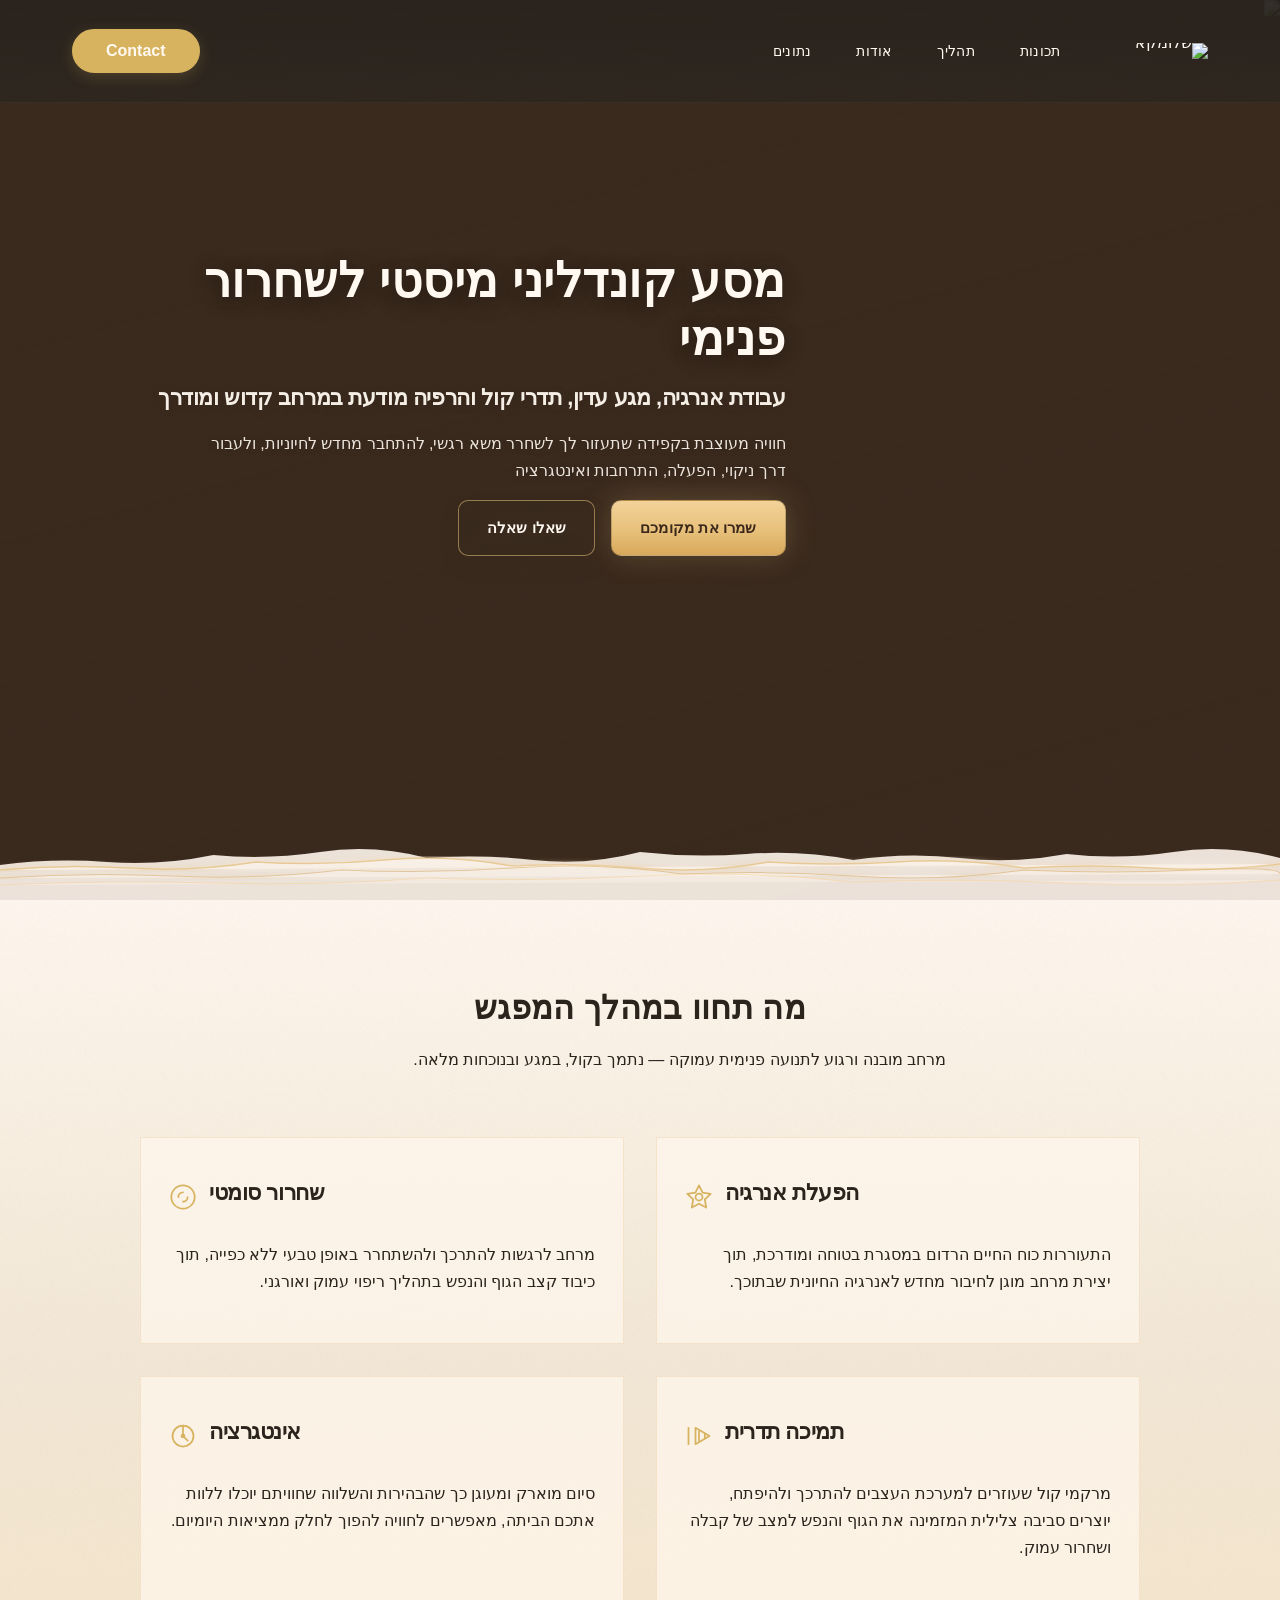
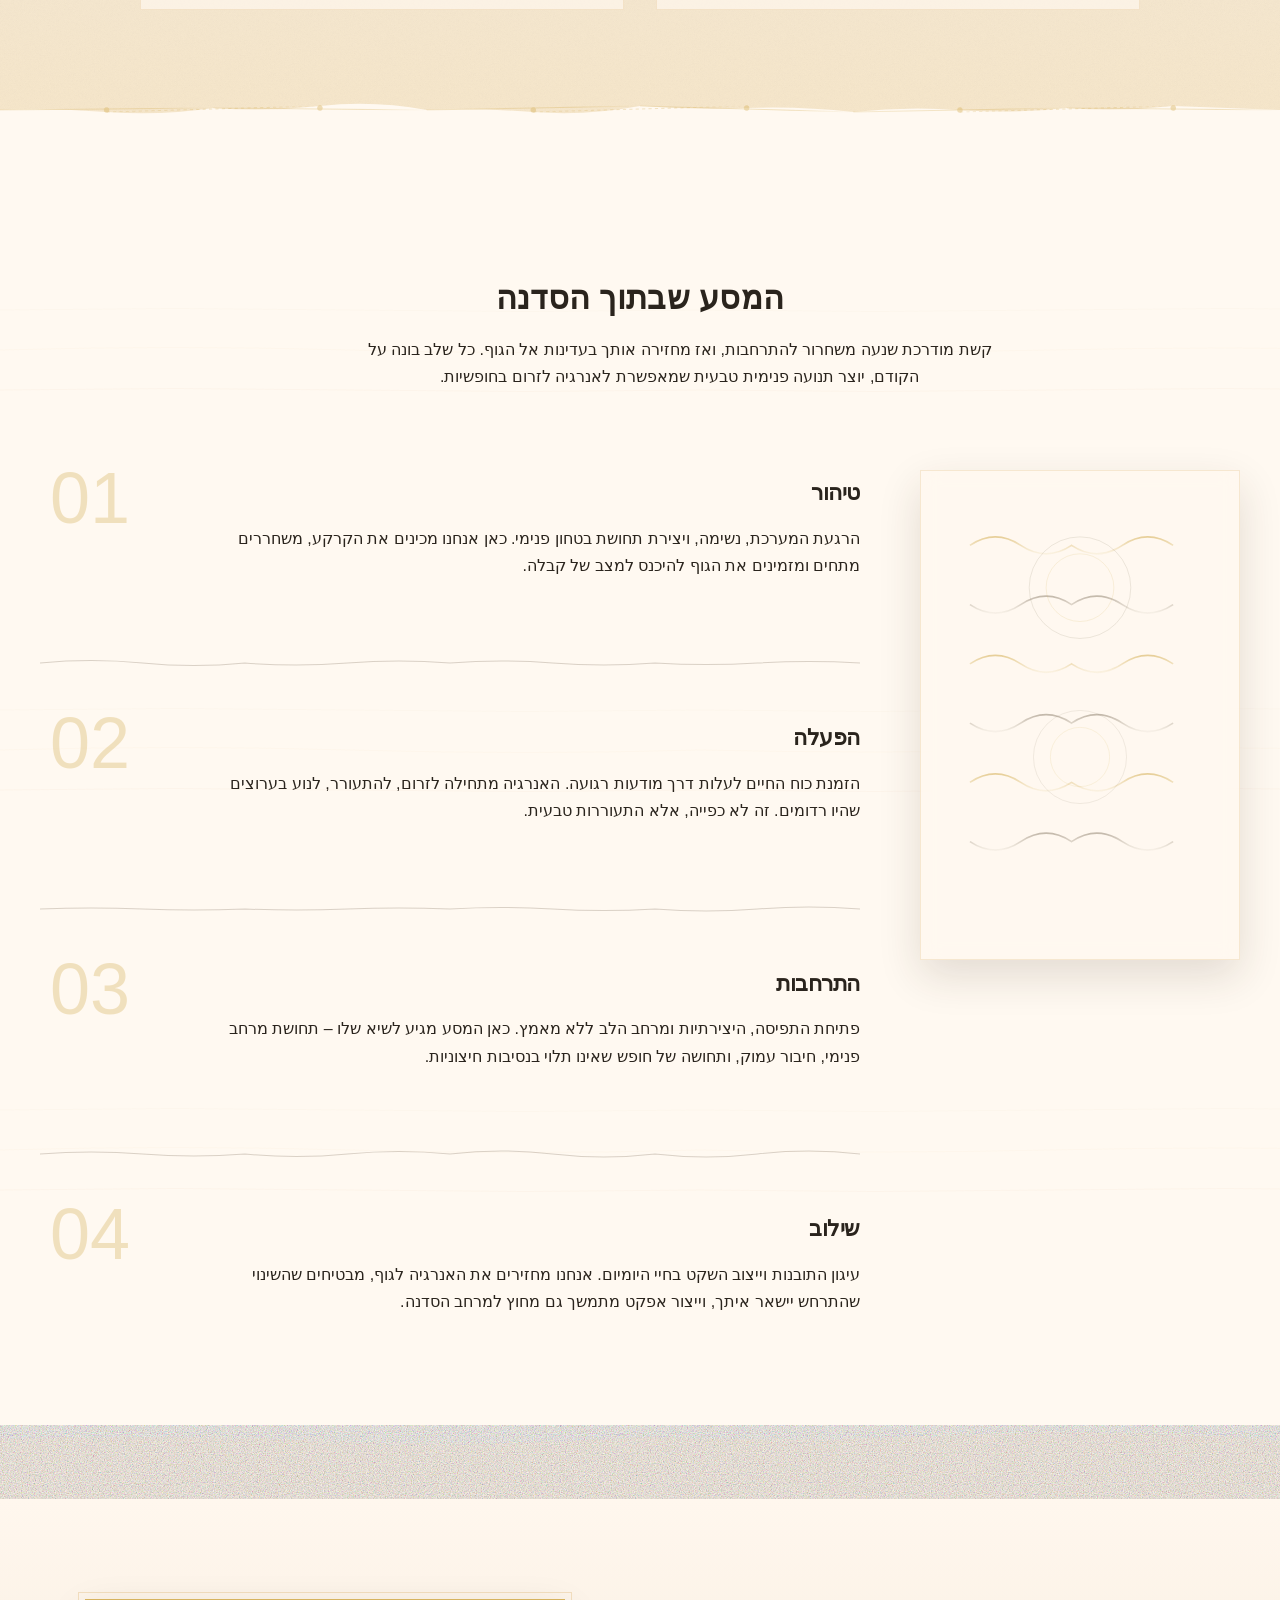
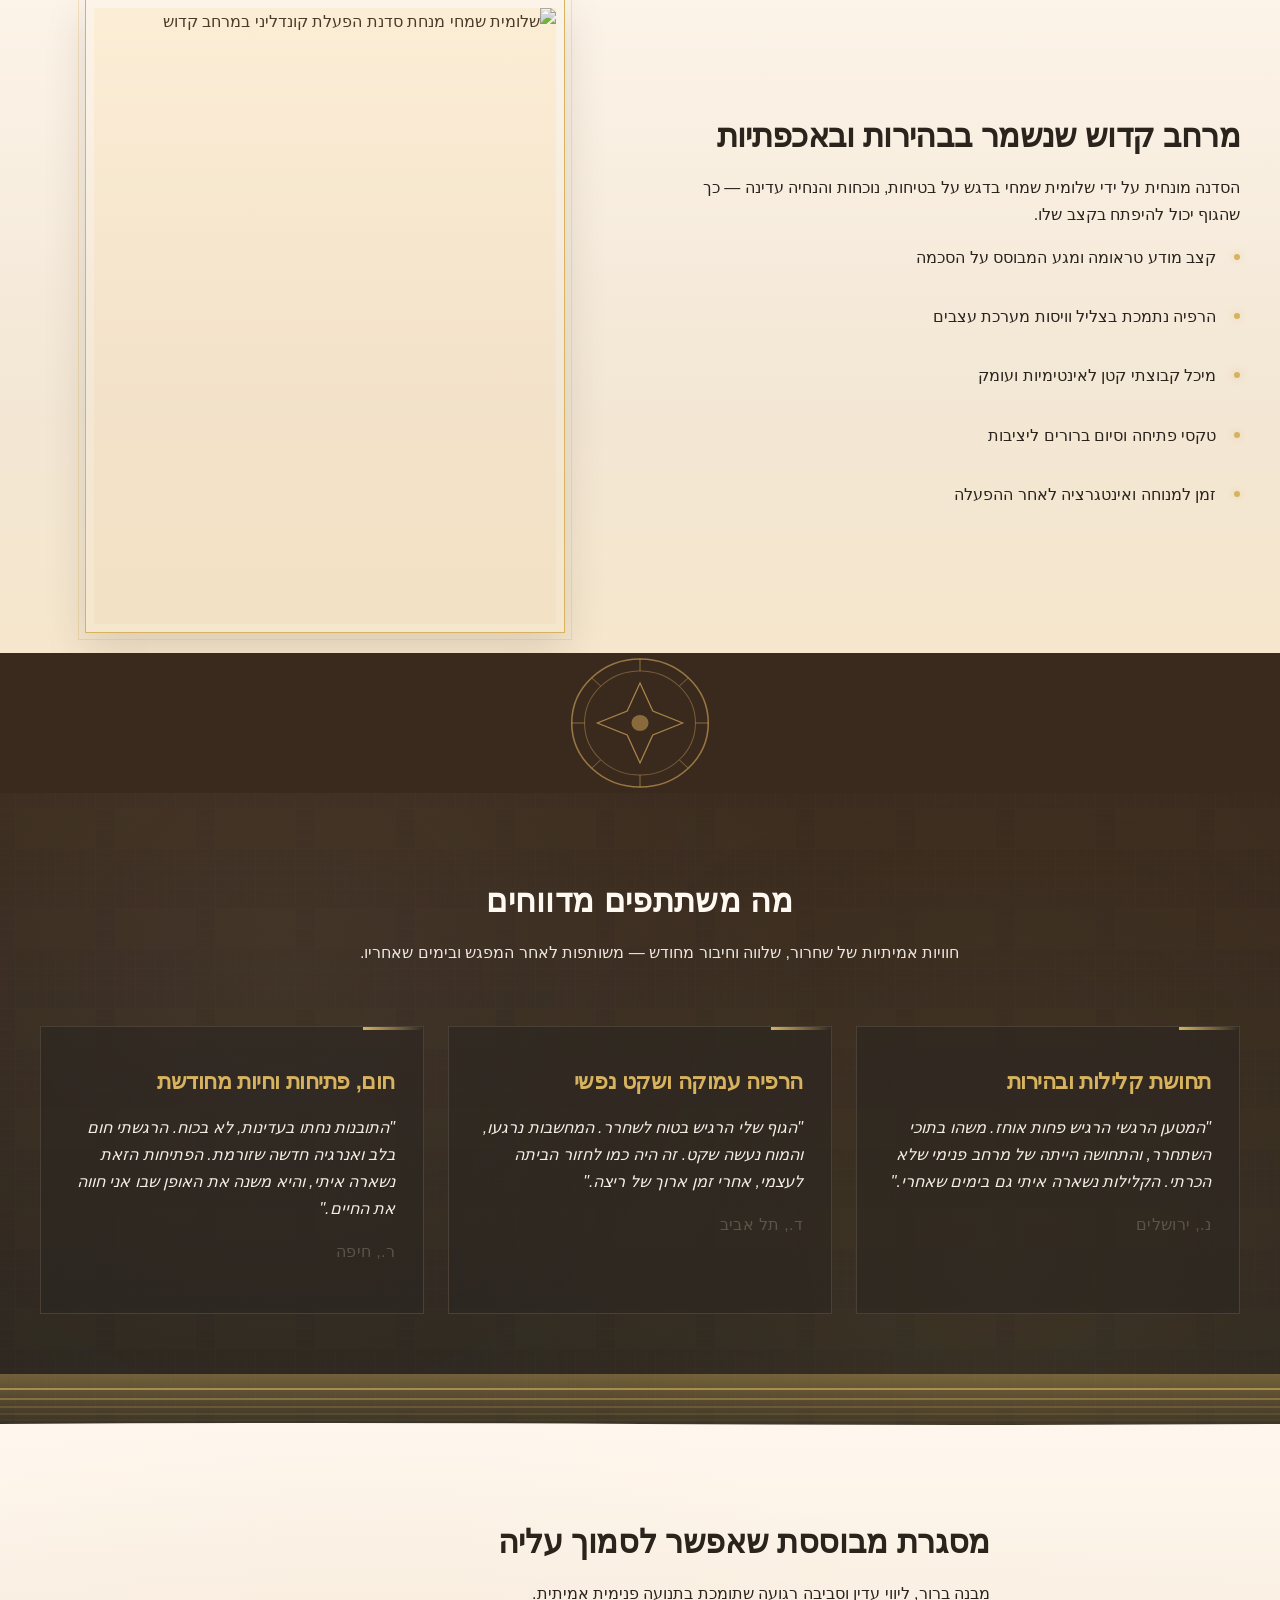
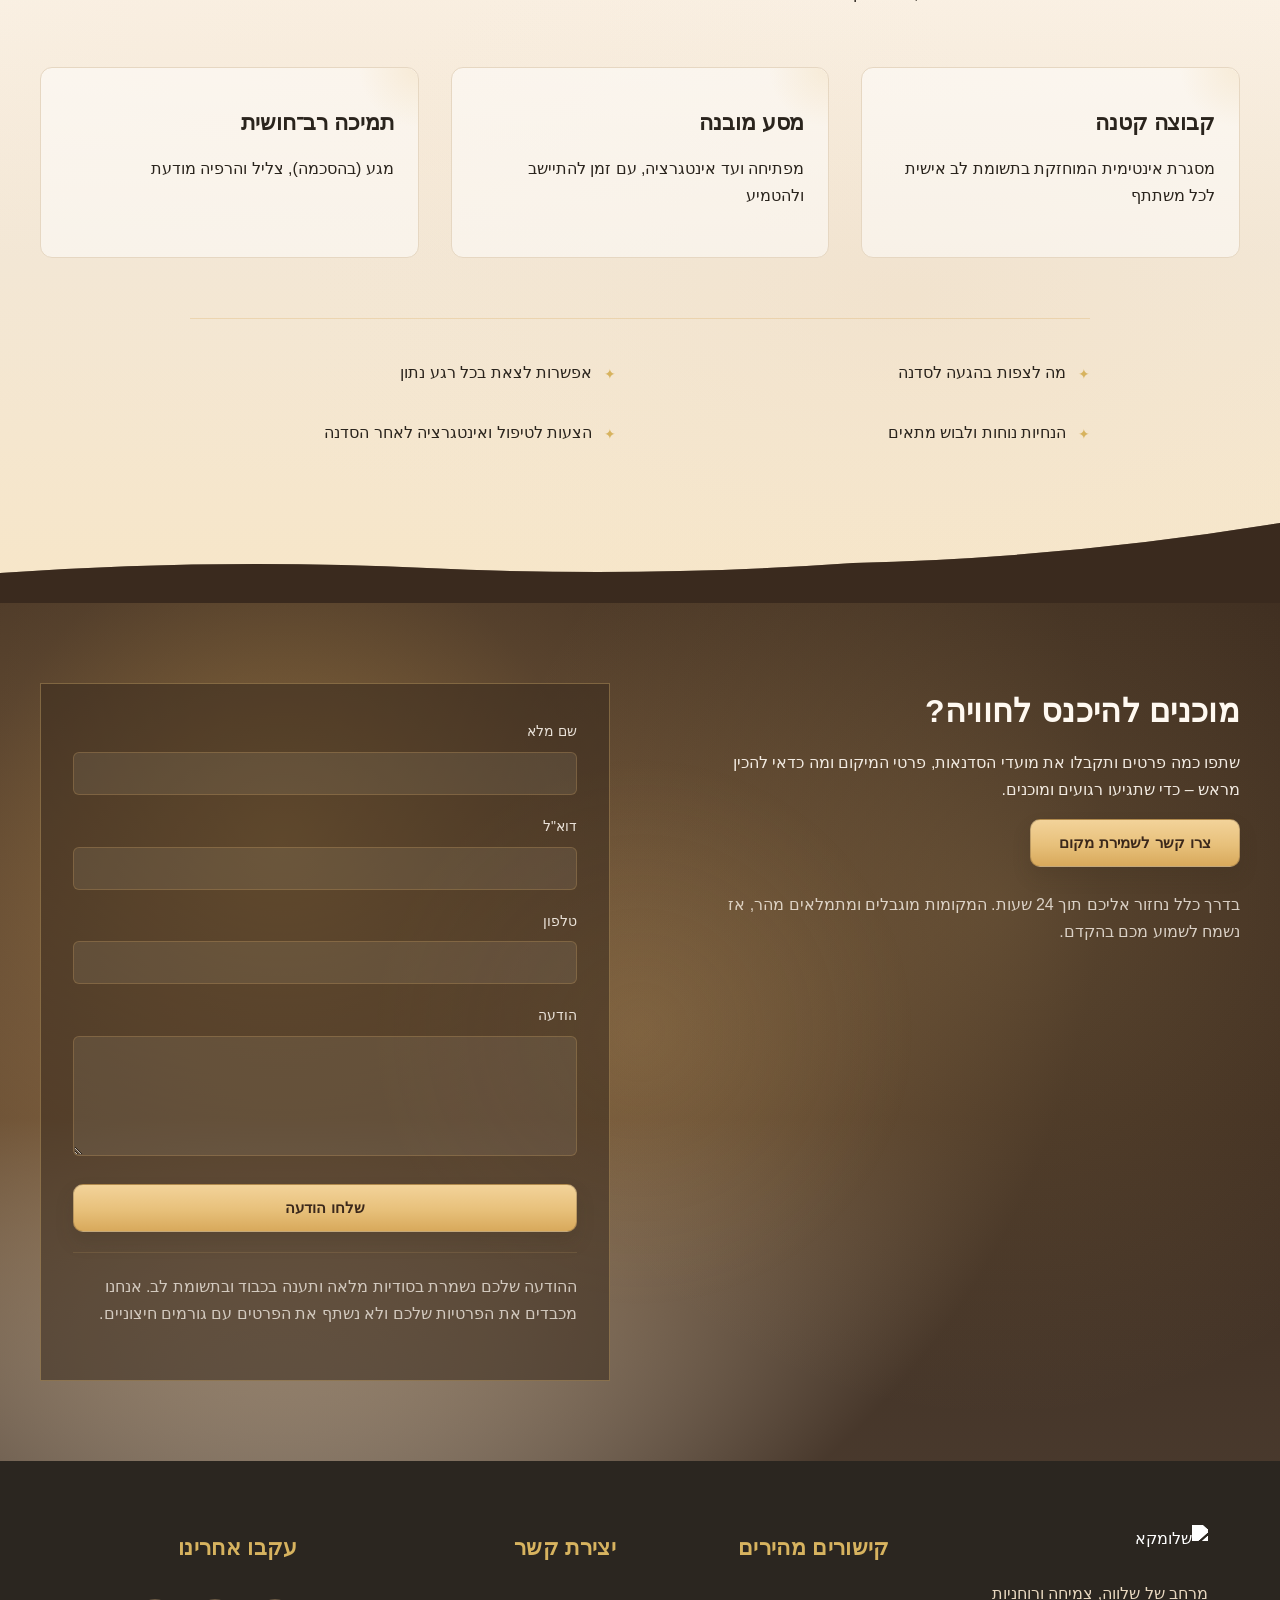
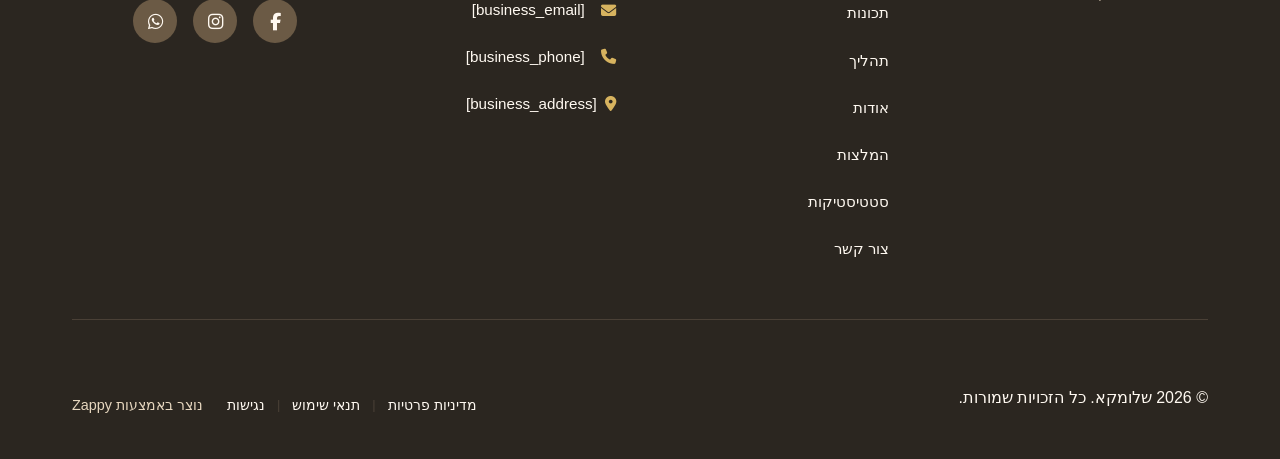
==== commit d3f36ad5: "Background sync: Progressive GitHub Sync" ====
--- a/public/index.html
+++ b/public/index.html
@@ -1 +1 @@
-<!doctype html><html dir="rtl" lang="he"><head><meta charset="UTF-8"><meta content="width=device-width,initial-scale=1" name="viewport"><meta content="index, follow" name="robots"><title>הפעלת קונדליני לשחרור פנימי וחופש רוחני — שלומקא</title><meta content="סדנת קונדליני מיסטית בהנחיית שלומית סימצ&#39;י. שחררי נטלים רגשיים, התחברי לחיוניות הפנימית שלך וחוויי ריפוי טבעי דרך עבודת אנרגיה, מגע עדין ותדרי קול. מסע של טיהור והתרחבות מחכה לך." name="description"><meta content="הפעלת קונדליני, סדנת רוחניות, שחרור רגשי, ריפוי אנרגטי, צמיחה רוחנית" name="keywords"><link href="/assets/favicon.ico" rel="icon" type="image/x-icon"><link href="/assets/favicon-16x16.png" rel="icon" type="image/png" sizes="16x16"><link href="/assets/favicon-32x32.png" rel="icon" type="image/png" sizes="32x32"><link href="/assets/favicon-48x48.png" rel="icon" type="image/png" sizes="48x48"><link href="/assets/favicon-192x192.png" rel="icon" type="image/png" sizes="192x192"><link href="/assets/favicon-512x512.png" rel="icon" type="image/png" sizes="512x512"><link href="/assets/apple-touch-icon.png" rel="apple-touch-icon"><script>!function(){"use strict";var t="18ccdbd9-aa16-41fb-8353-57daefb50f26",e="https://api.zappy5.com/api/analytics/track",a=18e5,n=2592e6,o=!0,i=!0,r=!0;var s=function(){var e="zappy_visitor_"+t,a=null;try{if(a=localStorage.getItem(e)){var o=JSON.parse(a),i=Date.now();if(i-o.created<n)return o.lastSeen=i,localStorage.setItem(e,JSON.stringify(o)),o.id}}catch(t){console.warn("Zappy Analytics: LocalStorage not available")}var r="zv_"+Date.now()+"_"+Math.random().toString(36).substr(2,9);try{localStorage.setItem(e,JSON.stringify({id:r,created:Date.now(),lastSeen:Date.now()}))}catch(t){}return r}(),c=function(){var e="zappy_session_"+t,n=null;try{if(n=sessionStorage.getItem(e)){var o=JSON.parse(n),i=Date.now();if(i-o.timestamp<a)return o.timestamp=i,sessionStorage.setItem(e,JSON.stringify(o)),o.id}}catch(t){console.warn("Zappy Analytics: SessionStorage not available")}var r="zs_"+Date.now()+"_"+Math.random().toString(36).substr(2,9);try{sessionStorage.setItem(e,JSON.stringify({id:r,timestamp:Date.now()}))}catch(t){}return r}();function l(a,n){n=n||{};var o={website_id:t,event_type:a,page_path:window.location.pathname,referrer:document.referrer||"direct",visitor_id:s,session_id:c,metadata:n};if(navigator.sendBeacon){var i=new Blob([JSON.stringify(o)],{type:"application/json"});navigator.sendBeacon(e,i)}else fetch(e,{method:"POST",headers:{"Content-Type":"application/json"},body:JSON.stringify(o),keepalive:!0}).catch(function(t){console.warn("Zappy Analytics: Failed to track event",t)})}o&&l("pageview",{title:document.title,url:window.location.href}),i&&document.addEventListener("click",function(t){var e=t.target;if("BUTTON"===e.tagName||e.closest("button")){var a="BUTTON"===e.tagName?e:e.closest("button");l("click",{element:"button",text:a.textContent.trim().substring(0,100),id:a.id||null,class:a.className||null})}else if("A"===e.tagName||e.closest("a")){var n="A"===e.tagName?e:e.closest("a");l("navigation",{element:"link",text:n.textContent.trim().substring(0,100),href:n.href,external:n.hostname!==window.location.hostname})}},!0),r&&document.addEventListener("submit",function(t){var e=t.target;l("form_submit",{form_id:e.id||null,form_name:e.name||null,form_action:e.action||null,form_method:e.method||"GET"})},!0);var d=Date.now();window.addEventListener("beforeunload",function(){l("page_unload",{time_on_page:Math.floor((Date.now()-d)/1e3),page_path:window.location.pathname})}),window.zappyAnalytics={track:l,getVisitorId:function(){return s},getSessionId:function(){return c}}}()</script><meta content="הפעלת קונדליני לשחרור פנימי וחופש רוחני — שלומקא" property="og:title"><meta content="סדנת קונדליני מיסטית בהנחיית שלומית סימצ'י. שחררי נטלים רגשיים, התחברי לחיוניות הפנימית שלך וחוויי ריפוי טבעי דרך עבודת אנרגיה, מגע עדין ותדרי קול. מסע של טיהור והתרחבות מחכה לך." property="og:description"><meta content="website" property="og:type"><meta content="he_IL" property="og:locale"><meta content="summary_large_image" name="twitter:card"><meta content="הפעלת קונדליני לשחרור פנימי וחופש רוחני — שלומקא" name="twitter:title"><meta content="סדנת קונדליני מיסטית בהנחיית שלומית סימצ'י. שחררי נטלים רגשיים, התחברי לחיוניות הפנימית שלך וחוויי ריפוי טבעי דרך עבודת אנרגיה, מגע עדין ותדרי קול. מסע של טיהור והתרחבות מחכה לך." name="twitter:description"><link href="https://cdnjs.cloudflare.com/ajax/libs/font-awesome/6.4.0/css/all.min.css" rel="stylesheet"><link href="/assets/favicon.ico" rel="icon" type="image/x-icon"><link href="/assets/favicon-16x16.png" rel="icon" type="image/png" sizes="16x16"><link href="/assets/favicon-32x32.png" rel="icon" type="image/png" sizes="32x32"><link href="/assets/favicon-48x48.png" rel="icon" type="image/png" sizes="48x48"><link href="/assets/favicon-192x192.png" rel="icon" type="image/png" sizes="192x192"><link href="/assets/favicon-512x512.png" rel="icon" type="image/png" sizes="512x512"><link href="/assets/apple-touch-icon.png" rel="apple-touch-icon"><link href="https://cdn.jsdelivr.net/npm/vanilla-cookieconsent@3/dist/cookieconsent.css" rel="stylesheet"><script src="https://cdn.jsdelivr.net/npm/vanilla-cookieconsent@3/dist/cookieconsent.umd.js"></script><script src="https://cdn.jsdelivr.net/gh/mickidum/acc_toolbar/acctoolbar/acctoolbar.min.js"></script><link href="/styles.css" rel="stylesheet"><style id="zappy-dropdown-submenu-styles">#navMenu li:has(.sub-menu),.nav-menu li:has(.sub-menu),.navbar li:has(.sub-menu),nav li:has(.sub-menu){position:relative}#navMenu .sub-menu,.nav-menu .sub-menu,.navbar .sub-menu,nav .sub-menu{display:block!important;position:absolute!important;top:100%;left:0;min-width:220px;background:#fff;border-radius:8px;box-shadow:0 8px 25px rgba(0,0,0,.15);padding:8px 0;opacity:0;visibility:hidden;transform:translateY(10px);transition:all .3s ease;z-index:1000;list-style:none;pointer-events:none}#navMenu li:hover>.sub-menu,.nav-menu li:hover>.sub-menu,.navbar li:hover>.sub-menu,nav li:hover>.sub-menu{opacity:1!important;visibility:visible!important;transform:translateY(0)!important;pointer-events:auto!important}.sub-menu li{list-style:none;margin:0;padding:0}.sub-menu a{display:block!important;padding:10px 16px!important;color:var(--text-dark,#333)!important;font-weight:500;text-decoration:none;white-space:nowrap;transition:background-color .2s}.sub-menu a:hover{background-color:#f5f5f5}[dir=rtl] .nav-menu .sub-menu,[dir=rtl] .navbar .sub-menu,[dir=rtl] nav .sub-menu,html[lang=ar] .nav-menu .sub-menu,html[lang=ar] .navbar .sub-menu,html[lang=ar] nav .sub-menu,html[lang=he] .nav-menu .sub-menu,html[lang=he] .navbar .sub-menu,html[lang=he] nav .sub-menu{left:auto!important;right:0!important}.sub-menu:empty,.sub-menu:not(:has(li)),.sub-menu:not(:has(li:not(.zappy-hidden-menu-item))){display:none!important;opacity:0!important;visibility:hidden!important;pointer-events:none!important}li:has(.menu-group-title):hover>.sub-menu{opacity:1!important;visibility:visible!important;transform:translateY(0)!important;pointer-events:auto!important}#navMenu>li>.menu-group-title,.nav-menu>li>.menu-group-title{display:inline-block;padding:.5rem 1rem;cursor:default;user-select:none}@media (max-width:768px){#navMenu .sub-menu,.nav-menu .sub-menu,.navbar .sub-menu,nav .sub-menu{position:static!important;transform:none!important;box-shadow:none!important;background:0 0!important;max-height:0;overflow:hidden;opacity:0;visibility:hidden;transition:max-height .3s ease,opacity .3s ease;padding:0!important;border-radius:0!important}.sub-menu.mobile-expanded{max-height:500px!important;opacity:1!important;visibility:visible!important;padding:8px 0 8px 16px!important}[dir=rtl] .sub-menu.mobile-expanded,html[lang=he] .sub-menu.mobile-expanded{padding:8px 16px 8px 0!important}#navMenu li:hover>.sub-menu,.nav-menu li:hover>.sub-menu,.navbar li:hover>.sub-menu,nav li:hover>.sub-menu{opacity:0;visibility:hidden;pointer-events:none}#navMenu li>.sub-menu.mobile-expanded,.nav-menu li>.sub-menu.mobile-expanded,.navbar li>.sub-menu.mobile-expanded,nav li>.sub-menu.mobile-expanded{opacity:1!important;visibility:visible!important;pointer-events:auto!important}#navMenu li:has(.sub-menu),.nav-menu li:has(.sub-menu),.navbar li:has(.sub-menu),nav li:has(.sub-menu){display:flex!important;flex-wrap:wrap!important;align-items:center!important;position:relative!important;min-height:44px!important}#navMenu li:has(.sub-menu)>a,.nav-menu li:has(.sub-menu)>a,.navbar li:has(.sub-menu)>a,nav li:has(.sub-menu)>a{flex:1!important;min-width:0!important}#navMenu li:has(.sub-menu)>.menu-group-title,.nav-menu li:has(.sub-menu)>.menu-group-title,.navbar li:has(.sub-menu)>.menu-group-title,nav li:has(.sub-menu)>.menu-group-title{flex:1!important;min-width:0!important;padding:0!important;line-height:inherit!important}#navMenu li:has(.sub-menu)>.sub-menu,.nav-menu li:has(.sub-menu)>.sub-menu,.navbar li:has(.sub-menu)>.sub-menu,nav li:has(.sub-menu)>.sub-menu{flex-basis:100%!important;width:100%!important}#navMenu li:has(.sub-menu)>a [class*=arrow],#navMenu li:has(.sub-menu)>a [class*=chevron],.nav-menu li:has(.sub-menu)>a .fa-angle-down,.nav-menu li:has(.sub-menu)>a .fa-chevron-down,.nav-menu li:has(.sub-menu)>a [class*=arrow],.nav-menu li:has(.sub-menu)>a [class*=chevron],nav li:has(.sub-menu)>a [class*=arrow],nav li:has(.sub-menu)>a [class*=chevron]{display:none!important;visibility:hidden!important}.mobile-submenu-toggle{display:flex!important;align-items:center!important;justify-content:center!important;width:44px!important;height:auto!important;background:0 0!important;border:none!important;cursor:pointer!important;color:var(--text-dark)!important;position:static!important;flex-shrink:0!important;align-self:stretch!important;z-index:2!important;padding:0!important;margin:0!important}.mobile-submenu-toggle::after{content:''!important;width:0!important;height:0!important;border-left:6px solid transparent!important;border-right:6px solid transparent!important;border-top:7px solid currentColor!important;transition:transform .3s ease!important}.mobile-submenu-toggle.expanded::after{transform:rotate(180deg)!important}.sub-menu a{padding:10px 0!important;display:block!important;color:var(--text-dark)!important}.navbar .sub-menu li a,.zappy-products-dropdown .sub-menu a,nav.navbar .sub-menu li a{color:var(--text-dark)!important}}@media (min-width:769px){.mobile-submenu-toggle{display:none!important}}</style><style id="mobile-lang-menu-deployed-css">@media (max-width:768px){.lang-switcher,.nav-container .lang-switcher,.nav-cta-container .lang-switcher,.nav-ecommerce-icons .lang-switcher,.nav-icons-left .lang-switcher,.navbar .lang-switcher,.navbar .nav-cta-container .lang-switcher{display:none!important}.mobile-lang-menu{width:100%;border-top:1px solid rgba(128,128,128,.2);padding:8px 0 0 0;margin-top:8px}.mobile-lang-toggle{display:flex!important;align-items:center;justify-content:space-between;width:100%;padding:12px 16px;background:0 0;border:none;cursor:pointer;font-size:15px;color:inherit;font-family:inherit}.mobile-lang-toggle::after{content:'';display:inline-block;width:8px;height:8px;border-right:2px solid currentColor;border-bottom:2px solid currentColor;transform:rotate(45deg);transition:transform .3s ease;margin-left:8px}.mobile-lang-toggle.expanded::after{transform:rotate(-135deg)}.mobile-lang-options{max-height:0;overflow:hidden;transition:max-height .3s ease}.mobile-lang-options.expanded{max-height:300px}.mobile-lang-option{display:flex!important;align-items:center;gap:10px;padding:10px 24px;text-decoration:none;color:inherit;font-size:14px;font-family:inherit}.mobile-lang-option:hover{background:rgba(128,128,128,.1)}.mobile-lang-option.active{font-weight:600;opacity:.7;pointer-events:none}.mobile-lang-option img{width:20px;height:20px;border-radius:50%}}@media (min-width:769px){.mobile-lang-menu{display:none!important}}</style><style id="zappy-widget-visibility">#mic-access-tool-box,#mic-access-tool-general-button,#mic-init-access-tool #mic-access-tool-box,#mic-init-access-tool #mic-access-tool-general-button,#mic-init-access-tool .mic-access-tool-general-button,._access-icon,._access-menu,.mic-access-tool-box,.mic-access-tool-general-button,div[id*=mic-access-tool-box]{display:none!important;visibility:hidden!important;opacity:0!important;pointer-events:none!important}</style></head><body><nav class="navbar" dir="rtl"><button class="mobile-toggle" aria-label="תפריט" id="mobileToggle"><svg viewbox="0 0 24 24" class="hamburger-icon" fill="none" height="24" width="24"><path d="M3 12h18M3 6h18M3 18h18" stroke="currentColor" stroke-width="2" stroke-linecap="round"></path></svg><svg viewbox="0 0 24 24" class="close-icon" fill="none" height="24" width="24" style="display:none"><path d="M18 6L6 18M6 6l12 12" stroke="currentColor" stroke-width="2" stroke-linecap="round"></path></svg></button><button class="phone-header-btn" aria-label="התקשר"><svg viewbox="0 0 24 24" height="20" fill="currentColor" width="20"><path d="M22 16.92v3a2 2 0 0 1-2.18 2 19.79 19.79 0 0 1-8.63-3.07 19.5 19.5 0 0 1-6-6 19.79 19.79 0 0 1-3.07-8.67A2 2 0 0 1 4.11 2h3a2 2 0 0 1 2 1.72 12.84 12.84 0 0 0 .7 2.81 2 2 0 0 1-.45 2.11L8.09 9.91a16 16 0 0 0 6 6l1.27-1.27a2 2 0 0 1 2.11-.45 12.84 12.84 0 0 0 2.81.7A2 2 0 0 1 22 16.92z"></path></svg></button><div class="nav-container"><div class="nav-right-group"><div class="nav-brand"><a href="/" class="logo-link"><img alt="שלומקא" src="/assets/business-logo.webp" class="logo"></a></div><ul class="nav-menu" id="navMenu"><li><a href="#features">תכונות</a></li><li><a href="#process">תהליך</a></li><li><a href="#about">אודות</a></li><li><a href="#testimonials">המלצות</a></li><li><a href="#stats">נתונים</a></li></ul></div><div class="nav-cta-container"><a href="#contact" class="nav-cta-btn">Contact</a></div></div></nav><script>window.addEventListener("load",function(){const e=document.querySelector(".navbar, nav, header");if(!e)return void console.log("[Navbar] Navbar element not found");let t=document.getElementById("mobileToggle")||document.querySelector(".mobile-toggle")||document.querySelector(".hamburger")||document.querySelector(".hamburger-menu")||document.querySelector(".menu-toggle")||document.querySelector(".burger-menu")||document.querySelector('[aria-label="Menu"]')||document.querySelector('[aria-label="תפריט"]');const o=document.querySelector(".phone-header-btn"),n=window.getComputedStyle(e);let r=n.backgroundColor;if(console.log("[Navbar] Initial navbar background:",r),"transparent"===r||"rgba(0, 0, 0, 0)"===r||r.startsWith("rgba")&&r.includes(", 0)")){const e=n.backgroundImage;if(e&&"none"!==e)console.log("[Navbar] Navbar has background image/gradient, using dark text"),r="rgb(240, 240, 240)";else{const e=window.getComputedStyle(document.body).backgroundColor;console.log("[Navbar] Navbar transparent, using body background:",e),r=e}}const i=r.match(/\d+/g);if(i&&i.length>=3){const e=(.299*parseInt(i[0])+.587*parseInt(i[1])+.114*parseInt(i[2]))/255;console.log("[Navbar] Mobile button colors preserved from Claude CSS (luminance:",e.toFixed(2)+")");const n=document.createElement("style");n.id="zappy-mobile-nav-fix";document.documentElement.lang;document.documentElement.dir,n.textContent='\n        /* Hide mobile buttons on desktop, show only on mobile */\n        @media (min-width: 769px) {\n          .mobile-toggle,\n          .phone-header-btn {\n            display: none !important;\n          }\n        }\n        \n        /* Show and position mobile buttons correctly on mobile */\n        @media (max-width: 768px) {\n          .mobile-toggle,\n          .phone-header-btn {\n            position: absolute !important;\n            top: 50% !important;\n            transform: translateY(-50%) !important;\n            z-index: 1001 !important;\n            display: flex !important;\n            align-items: center !important;\n            justify-content: center !important;\n            width: 36px !important;\n            height: 36px !important;\n            border-radius: 50% !important;\n            border: none !important;\n            cursor: pointer !important;\n            padding: 6px !important;\n            background: none !important;\n            color: var(--nav-text, var(--text-dark)) !important;\n          }\n          \n          /* LTR positioning (default): hamburger LEFT, phone RIGHT */\n          html:not([dir="rtl"]):not([lang="he"]):not([lang="ar"]) .mobile-toggle,\n          html[dir="ltr"] .mobile-toggle {\n            left: 12px !important;\n            right: auto !important;\n          }\n          html:not([dir="rtl"]):not([lang="he"]):not([lang="ar"]) .phone-header-btn,\n          html[dir="ltr"] .phone-header-btn {\n            right: 12px !important;\n            left: auto !important;\n          }\n          \n          /* RTL positioning: hamburger RIGHT, phone LEFT */\n          html[dir="rtl"] .mobile-toggle,\n          html[lang="he"] .mobile-toggle,\n          html[lang="ar"] .mobile-toggle {\n            right: 12px !important;\n            left: auto !important;\n          }\n          html[dir="rtl"] .phone-header-btn,\n          html[lang="he"] .phone-header-btn,\n          html[lang="ar"] .phone-header-btn {\n            left: 12px !important;\n            right: auto !important;\n          }\n          \n          /* CRITICAL: Ensure nav-container has min-height on mobile */\n          /* All children are positioned absolutely/fixed on mobile, so height:auto collapses to 0 */\n          .nav-container {\n            min-height: 70px !important;\n            position: relative !important;\n          }\n          \n          /* Ensure SVG icons are properly sized and inherit color */\n          .mobile-toggle svg,\n          .phone-header-btn svg {\n            width: 24px !important;\n            height: 24px !important;\n            /* Don\'t force display - let JavaScript control hamburger/close toggle */\n          }\n          \n          /* Reset nav-cta-container on mobile - remove desktop box-shadow/padding */\n          /* that creates a visible ghost box when CTA button is hidden */\n          .nav-cta-container {\n            box-shadow: none !important;\n            padding: 0 !important;\n          }\n          \n          /* Hide nav-cta-container entirely on mobile when there\'s no lang-switcher */\n          /* (only the CTA button is inside, and it\'s hidden on mobile) */\n          .nav-cta-container:not(:has(.lang-switcher)) {\n            display: none !important;\n          }\n          \n          /* CRITICAL: Prevent hero image fade gradient from bleeding over headline text */\n          /* The .image-fade-gradient has bottom: -30px (extends below parent) */\n          /* On mobile stacked layout, this overlaps the h1 text below the image */\n          .hero-image-column {\n            overflow: hidden !important;\n          }\n          .image-fade-gradient {\n            bottom: 0 !important;\n          }\n          \n          /* Hide desktop language switcher on mobile - hamburger menu handles it */\n          /* High specificity to override stored CSS */\n          .lang-switcher,\n          .nav-cta-container .lang-switcher,\n          .nav-container .lang-switcher,\n          .navbar .lang-switcher,\n          .navbar .nav-cta-container .lang-switcher {\n            display: none !important;\n          }\n        }\n      ';const r=document.getElementById("zappy-mobile-nav-fix");r&&r.remove(),document.head.appendChild(n),console.log("[Navbar] Critical CSS injected for mobile nav positioning");const l=window.innerWidth<=768;if(t){const e=t.querySelector(".hamburger-icon"),o=t.querySelector(".close-icon");e&&(e.style.setProperty("width","24px","important"),e.style.setProperty("height","24px","important"),e.style.setProperty("display","block","important")),o&&(o.style.setProperty("width","24px","important"),o.style.setProperty("height","24px","important"),o.style.setProperty("display","none","important")),l?(t.style.setProperty("position","absolute","important"),t.style.setProperty("top","50%","important"),t.style.setProperty("transform","translateY(-50%)","important"),t.style.setProperty("z-index","1001","important"),t.style.removeProperty("left"),t.style.removeProperty("right"),console.log("[Navbar] Mobile toggle positioning applied (mobile viewport)")):(t.style.removeProperty("position"),t.style.removeProperty("top"),t.style.removeProperty("transform"),t.style.removeProperty("z-index"),t.style.removeProperty("left"),t.style.removeProperty("right"),console.log("[Navbar] Desktop viewport - cleared mobile toggle inline positioning"))}if(o){const e=o.querySelector("svg");e&&(e.style.width="24px",e.style.height="24px",e.setAttribute("width","24"),e.setAttribute("height","24")),l?(o.style.setProperty("position","absolute","important"),o.style.setProperty("top","50%","important"),o.style.setProperty("transform","translateY(-50%)","important"),o.style.setProperty("z-index","1001","important"),o.style.removeProperty("left"),o.style.removeProperty("right"),console.log("[Navbar] Phone button positioning applied (mobile viewport)")):(o.style.removeProperty("position"),o.style.removeProperty("top"),o.style.removeProperty("transform"),o.style.removeProperty("z-index"),o.style.removeProperty("left"),o.style.removeProperty("right"),console.log("[Navbar] Desktop viewport - cleared phone button inline positioning"))}}else console.log("[Navbar] Could not parse background color:",r);t=document.getElementById("mobileToggle")||document.querySelector(".mobile-toggle")||document.querySelector(".hamburger")||document.querySelector(".hamburger-menu")||document.querySelector(".menu-toggle")||document.querySelector(".burger-menu")||document.querySelector('[aria-label="Menu"]')||document.querySelector('[aria-label="תפריט"]');const l=document.getElementById("navMenu")||document.querySelector(".nav-menu")||document.querySelector(".nav-links")||document.querySelector("nav ul:not(.submenu)");if(!t||!l)return void console.log("[Navbar] Mobile toggle or menu not found:",{toggle:!!t,menu:!!l});l.id||(l.id="navMenu"),console.log("[Navbar] Initializing mobile menu...");const a=t.cloneNode(!0);t.parentNode.replaceChild(a,t),a.addEventListener("click",function(e){e.preventDefault(),e.stopPropagation();const t=this.querySelector(".hamburger-icon"),o=this.querySelector(".close-icon");l.classList.contains("active")?(l.classList.remove("active"),t&&t.style.setProperty("display","block","important"),o&&o.style.setProperty("display","none","important"),document.body.style.overflow="",console.log("[Navbar] Menu closed")):(l.classList.add("active"),t&&t.style.setProperty("display","none","important"),o&&o.style.setProperty("display","block","important"),document.body.style.overflow="hidden",console.log("[Navbar] Menu opened"))}),l.querySelectorAll("a").forEach(function(e){e.addEventListener("click",function(){if("#"===this.getAttribute("href"))return;const e=a.querySelector(".hamburger-icon"),t=a.querySelector(".close-icon");l.classList.remove("active"),e&&e.style.setProperty("display","block","important"),t&&t.style.setProperty("display","none","important"),document.body.style.overflow="",console.log("[Navbar] Menu closed (link clicked)")})});var s=l.querySelectorAll(".dropdown-toggle");s.forEach(function(e){e.addEventListener("click",function(e){e.preventDefault(),e.stopPropagation();var t=this.closest(".nav-dropdown");t&&(t.parentNode.querySelectorAll(".nav-dropdown.open").forEach(function(e){e!==t&&e.classList.remove("open")}),t.classList.toggle("open"),console.log("[Navbar] Dropdown toggled:",t.classList.contains("open")?"open":"closed"))})}),document.addEventListener("click",function(e){e.target.closest(".nav-dropdown")||document.querySelectorAll(".nav-dropdown.open").forEach(function(e){e.classList.remove("open")})}),console.log("[Navbar] Dropdown handlers initialized for "+s.length+" dropdowns"),o&&o.addEventListener("click",function(){const e=document.querySelectorAll('a[href^="tel:"]'),t=e.length>0?e[0].getAttribute("href").replace("tel:",""):"[business_phone]";window.location.href="tel:"+t,console.log("[Navbar] Phone button clicked")}),console.log("[Navbar] Mobile menu initialized successfully");const p=function(){const e=document.querySelector(".whatsapp-float");e&&(window.innerWidth>=769?(e.style.setProperty("display","none","important"),e.style.setProperty("visibility","hidden","important"),e.style.setProperty("opacity","0","important"),e.style.setProperty("pointer-events","none","important"),console.log("[WhatsApp] Button hidden on desktop")):(e.style.removeProperty("display"),e.style.removeProperty("visibility"),e.style.removeProperty("opacity"),e.style.removeProperty("pointer-events"),console.log("[WhatsApp] Button visible on mobile")))};let c;p(),window.addEventListener("resize",function(){clearTimeout(c),c=setTimeout(p,100)})})</script><main><section class="index-hero-section" data-layout-spec="בית-hero" data-hero-type="fullscreen-scrim"><img alt="מרחב סדנת קונדליני בתאורה חמה ומיסטית" src="/assets/site-index-hero-image-1.webp" class="index-hero-bg" data-context="Cinematic warm-toned workshop scene for Kundalini Activation. Soft-focus meditation space with warm golden lighting, subtle sacred geometry bokeh effects in background, sand and pearl color tones. Peaceful atmosphere with hints of candles or soft ambient light. Shot from slightly elevated angle showing serene workshop environment. Aura-like blur effect, mystical but refined aesthetic. No people visible, focus on the sacred space itself." data-hero-bg="true" data-placeholder="index-hero-image-1" height="1080" width="1920"><div class="index-hero-scrim" aria-hidden="true"></div><div class="index-hero-content"><div class="index-hero-text-wrapper"><h1 class="index-hero-headline">מסע קונדליני מיסטי לשחרור פנימי</h1><h3 class="index-hero-subtitle">עבודת אנרגיה, מגע עדין, תדרי קול והרפיה מודעת במרחב קדוש ומודרך</h3><p class="index-hero-description">חוויה מעוצבת בקפידה שתעזור לך לשחרר משא רגשי, להתחבר מחדש לחיוניות, ולעבור דרך ניקוי, הפעלה, התרחבות ואינטגרציה</p><div class="index-hero-cta-group"><a href="#contact" class="index-hero-btn-primary">שמרו את מקומכם</a><a href="#contact" class="index-hero-btn-secondary">שאלו שאלה</a></div></div></div><div class="index-hero-divider-wrapper"><svg viewbox="0 0 1200 100" xmlns="http://www.w3.org/2000/svg" aria-hidden="true" data-no-icon-edit="true" preserveaspectratio="none"><defs><linearGradient id="index-hero-gold-glow" x1="0%" x2="0%" y1="0%" y2="100%"><stop offset="0%" style="stop-color:#E7C07A;stop-opacity:0.8"></stop><stop offset="50%" style="stop-color:#D8A95B;stop-opacity:0.5"></stop><stop offset="100%" style="stop-color:#F3E7D5;stop-"></stop></linearGradient><filter id="index-hero-glow-filter"><feGaussianBlur result="coloredBlur" stddeviation="3"></feGaussianBlur><feMerge><feMergeNode in="coloredBlur"></feMergeNode><feMergeNode in="SourceGraphic"></feMergeNode></feMerge></filter></defs><path d="M0,100 L0,65 Q50,58 100,62 T200,55 Q250,60 300,52 T400,58 Q450,54 500,60 T600,52 Q650,58 700,54 T800,60 Q850,52 900,58 T1000,54 Q1050,60 1100,52 T1200,58 L1200,100 Z" fill="#FFF7EE" opacity="0.9"></path><path d="M0,70 Q60,64 120,68 T240,62 Q300,66 360,60 T480,66 Q540,62 600,68 T720,62 Q780,66 840,62 T960,68 Q1020,64 1080,68 T1200,64" stroke="#E7C07A" stroke-width="1.5" fill="#FFF7EE" opacity="0.7" filter="url(#index-hero-glow-filter)"></path><path d="M0,78 Q80,72 160,76 T320,70 Q400,74 480,68 T640,74 Q720,70 800,76 T960,70 Q1040,74 1120,70 T1200,74" stroke="#D8A95B" stroke-width="1" fill="#FFF7EE" opacity="0.5" filter="url(#index-hero-glow-filter)"></path><path d="M0,85 Q100,80 200,83 T400,78 Q500,82 600,76 T800,82 Q900,78 1000,83 T1200,80" stroke="#FFC86B" stroke-width="0.8" fill="#FFF7EE" opacity="0.4"></path></svg></div></section><section class="index-features-section" data-layout-spec="בית-features" id="features"><div class="index-features-section__container"><div class="index-features-section__intro"><h2 class="index-features-section__title">מה תחוו במהלך המפגש</h2><p class="index-features-section__description">מרחב מובנה ורגוע לתנועה פנימית עמוקה — נתמך בקול, במגע ובנוכחות מלאה.</p></div><div class="index-features-section__grid"><article class="index-features-section__card"><div class="index-features-section__card-header"><svg viewbox="0 0 24 24" xmlns="http://www.w3.org/2000/svg" class="index-features-section__icon" data-element-type="icon" data-icon-type="svg" fill="none"><path d="M12 2L15.09 8.26L22 9.27L17 14.14L18.18 21.02L12 17.77L5.82 21.02L7 14.14L2 9.27L8.91 8.26L12 2Z" stroke="currentColor" stroke-width="1.5" stroke-linecap="round" stroke-linejoin="round"></path><circle cx="12" cy="12" r="3" stroke="currentColor" stroke-width="1.5"></circle></svg><h3 class="index-features-section__card-title">הפעלת אנרגיה</h3></div><p class="index-features-section__card-text">התעוררות כוח החיים הרדום במסגרת בטוחה ומודרכת, תוך יצירת מרחב מוגן לחיבור מחדש לאנרגיה החיונית שבתוכך.</p></article><article class="index-features-section__card"><div class="index-features-section__card-header"><svg viewbox="0 0 24 24" xmlns="http://www.w3.org/2000/svg" class="index-features-section__icon" data-element-type="icon" data-icon-type="svg" fill="none"><path d="M12 22C17.5228 22 22 17.5228 22 12C22 6.47715 17.5228 2 12 2C6.47715 2 2 6.47715 2 12C2 17.5228 6.47715 22 12 22Z" stroke="currentColor" stroke-width="1.5"></path><path d="M8 12C8 9.79086 9.79086 8 12 8" stroke="currentColor" stroke-width="1.5" stroke-linecap="round"></path><path d="M12 16C14.2091 16 16 14.2091 16 12" stroke="currentColor" stroke-width="1.5" stroke-linecap="round"></path></svg><h3 class="index-features-section__card-title">שחרור סומטי</h3></div><p class="index-features-section__card-text">מרחב לרגשות להתרכך ולהשתחרר באופן טבעי ללא כפייה, תוך כיבוד קצב הגוף והנפש בתהליך ריפוי עמוק ואורגני.</p></article><article class="index-features-section__card"><div class="index-features-section__card-header"><svg viewbox="0 0 24 24" xmlns="http://www.w3.org/2000/svg" class="index-features-section__icon" data-element-type="icon" data-icon-type="svg" fill="none"><path d="M9 18V5L21 12L9 19V18Z" stroke="currentColor" stroke-width="1.5" stroke-linejoin="round"></path><path d="M3 5V19" stroke="currentColor" stroke-width="1.5" stroke-linecap="round"></path><path d="M12 8L12 16" stroke="currentColor" stroke-width="1.5" stroke-linecap="round"></path><path d="M17 10L17 14" stroke="currentColor" stroke-width="1.5" stroke-linecap="round"></path></svg><h3 class="index-features-section__card-title">תמיכה תדרית</h3></div><p class="index-features-section__card-text">מרקמי קול שעוזרים למערכת העצבים להתרכך ולהיפתח, יוצרים סביבה צלילית המזמינה את הגוף והנפש למצב של קבלה ושחרור עמוק.</p></article><article class="index-features-section__card"><div class="index-features-section__card-header"><svg viewbox="0 0 24 24" xmlns="http://www.w3.org/2000/svg" class="index-features-section__icon" data-element-type="icon" data-icon-type="svg" fill="none"><circle cx="12" cy="12" r="9" stroke="currentColor" stroke-width="1.5"></circle><path d="M12 3V12L16 16" stroke="currentColor" stroke-width="1.5" stroke-linecap="round" stroke-linejoin="round"></path><circle cx="12" cy="12" r="2" fill="currentColor"></circle></svg><h3 class="index-features-section__card-title">אינטגרציה</h3></div><p class="index-features-section__card-text">סיום מוארק ומעוגן כך שהבהירות והשלווה שחוויתם יוכלו ללוות אתכם הביתה, מאפשרים לחוויה להפוך לחלק ממציאות היומיום.</p></article></div></div><div class="index-features-section__divider-wrapper"><svg viewbox="0 0 1200 100" xmlns="http://www.w3.org/2000/svg" aria-hidden="true" data-no-icon-edit="true" preserveaspectratio="none"><defs><linearGradient id="lattice-gradient" x1="0%" x2="100%" y1="0%" y2="0%"><stop offset="0%" stop-color="var(--accent)" stop-opacity="0.45"></stop><stop offset="70%" stop-color="var(--accent)" stop-opacity="0.75"></stop><stop offset="100%" stop-color="var(--accent)" stop-opacity="0"></stop></linearGradient></defs><path d="M0,100 L0,60 Q50,58 100,62 T200,58 Q250,62 300,56 T400,60 Q450,58 500,62 T600,56 Q650,60 700,58 T800,62 Q850,56 900,60 T1000,58 Q1050,62 1100,56 L1200,60 L1200,100 Z" fill="var(--bg-light)"></path><g fill="none" opacity="0.6" stroke="url(#lattice-gradient)" stroke-width="0.8"><line x1="0" x2="200" y1="60" y2="58"></line><line x1="200" x2="400" y1="58" y2="60"></line><line x1="400" x2="600" y1="60" y2="56"></line><line x1="600" x2="800" y1="56" y2="62"></line><line x1="800" x2="1000" y1="62" y2="58"></line><line x1="1000" x2="1200" y1="58" y2="60"></line><circle cx="100" cy="60" r="2.5" fill="var(--accent)" opacity="0.7"></circle><circle cx="300" cy="58" r="2.5" fill="var(--accent)" opacity="0.7"></circle><circle cx="500" cy="60" r="2.5" fill="var(--accent)" opacity="0.7"></circle><circle cx="700" cy="58" r="2.5" fill="var(--accent)" opacity="0.7"></circle><circle cx="900" cy="60" r="2.5" fill="var(--accent)" opacity="0.7"></circle><circle cx="1100" cy="58" r="2.5" fill="var(--accent)" opacity="0.7"></circle><line x1="100" x2="300" y1="62" y2="56" stroke-dasharray="3,3"></line><line x1="500" x2="700" y1="62" y2="56" stroke-dasharray="3,3"></line><line x1="900" x2="1100" y1="62" y2="56" stroke-dasharray="3,3"></line></g></svg></div></section><section class="index-process-section" data-layout-spec="בית-process"><div class="index-process-container"><div class="index-process-intro"><h2>המסע שבתוך הסדנה</h2><p>קשת מודרכת שנעה משחרור להתרחבות, ואז מחזירה אותך בעדינות אל הגוף. כל שלב בונה על הקודם, יוצר תנועה פנימית טבעית שמאפשרת לאנרגיה לזרום בחופשיות.</p></div><div class="index-process-main-wrapper"><div class="index-process-steps-column"><div class="index-process-step"><div class="index-process-step-number" aria-hidden="true">01</div><div class="index-process-step-content"><h3>טיהור</h3><p>הרגעת המערכת, נשימה, ויצירת תחושת בטחון פנימי. כאן אנחנו מכינים את הקרקע, משחררים מתחים ומזמינים את הגוף להיכנס למצב של קבלה.</p></div></div><svg viewbox="0 0 800 40" xmlns="http://www.w3.org/2000/svg" aria-hidden="true" data-no-icon-edit="true" preserveaspectratio="none" class="index-process-frequency-line"><path d="M0,20 Q50,15 100,20 T200,20 Q250,24 300,20 T400,20 Q450,16 500,20 T600,20 Q650,23 700,20 T800,20" stroke="currentColor" stroke-width="1" fill="none" opacity="0.25"></path></svg><div class="index-process-step"><div class="index-process-step-number" aria-hidden="true">02</div><div class="index-process-step-content"><h3>הפעלה</h3><p>הזמנת כוח החיים לעלות דרך מודעות רגועה. האנרגיה מתחילה לזרום, להתעורר, לנוע בערוצים שהיו רדומים. זה לא כפייה, אלא התעוררות טבעית.</p></div></div><svg viewbox="0 0 800 40" xmlns="http://www.w3.org/2000/svg" aria-hidden="true" data-no-icon-edit="true" preserveaspectratio="none" class="index-process-frequency-line"><path d="M0,20 Q50,18 100,20 T200,20 Q250,22 300,20 T400,20 Q450,17 500,20 T600,20 Q650,24 700,20 T800,20" stroke="currentColor" stroke-width="1" fill="none" opacity="0.25"></path></svg><div class="index-process-step"><div class="index-process-step-number" aria-hidden="true">03</div><div class="index-process-step-content"><h3>התרחבות</h3><p>פתיחת התפיסה, היצירתיות ומרחב הלב ללא מאמץ. כאן המסע מגיע לשיא שלו – תחושת מרחב פנימי, חיבור עמוק, ותחושה של חופש שאינו תלוי בנסיבות חיצוניות.</p></div></div><svg viewbox="0 0 800 40" xmlns="http://www.w3.org/2000/svg" aria-hidden="true" data-no-icon-edit="true" preserveaspectratio="none" class="index-process-frequency-line"><path d="M0,20 Q50,16 100,20 T200,20 Q250,25 300,20 T400,20 Q450,14 500,20 T600,20 Q650,26 700,20 T800,20" stroke="currentColor" stroke-width="1" fill="none" opacity="0.25"></path></svg><div class="index-process-step"><div class="index-process-step-number" aria-hidden="true">04</div><div class="index-process-step-content"><h3>שילוב</h3><p>עיגון התובנות וייצוב השקט בחיי היומיום. אנחנו מחזירים את האנרגיה לגוף, מבטיחים שהשינוי שהתרחש יישאר איתך, וייצור אפקט מתמשך גם מחוץ למרחב הסדנה.</p></div></div></div><div class="index-process-visualization-panel"><svg viewbox="0 0 300 500" xmlns="http://www.w3.org/2000/svg" aria-hidden="true" data-no-icon-edit="true"><defs><linearGradient id="freq-grad-1" x1="0%" x2="0%" y1="0%" y2="100%"><stop offset="0%" stop-color="var(--accent)" stop-opacity="0.6"></stop><stop offset="100%" stop-color="var(--accent)" stop-opacity="0.1"></stop></linearGradient><linearGradient id="freq-grad-2" x1="0%" x2="0%" y1="0%" y2="100%"><stop offset="0%" stop-color="var(--secondary)" stop-opacity="0.4"></stop><stop offset="100%" stop-color="var(--secondary)" stop-opacity="0.05"></stop></linearGradient></defs><path d="M20,50 Q50,30 80,50 T140,50 Q170,70 200,50 T260,50" stroke="url(#freq-grad-1)" stroke-width="2" fill="none"></path><path d="M20,120 Q50,140 80,120 T140,120 Q170,100 200,120 T260,120" stroke="url(#freq-grad-2)" stroke-width="2" fill="none"></path><path d="M20,190 Q50,170 80,190 T140,190 Q170,210 200,190 T260,190" stroke="url(#freq-grad-1)" stroke-width="2" fill="none"></path><path d="M20,260 Q50,280 80,260 T140,260 Q170,240 200,260 T260,260" stroke="url(#freq-grad-2)" stroke-width="2" fill="none"></path><path d="M20,330 Q50,310 80,330 T140,330 Q170,350 200,330 T260,330" stroke="url(#freq-grad-1)" stroke-width="2" fill="none"></path><path d="M20,400 Q50,420 80,400 T140,400 Q170,380 200,400 T260,400" stroke="url(#freq-grad-2)" stroke-width="2" fill="none"></path><circle cx="150" cy="100" r="40" fill="none" opacity="0.2" stroke="var(--accent)" stroke-width="1"></circle><circle cx="150" cy="100" r="60" fill="none" opacity="0.15" stroke="var(--secondary)" stroke-width="1"></circle><circle cx="150" cy="300" r="35" fill="none" opacity="0.18" stroke="var(--accent)" stroke-width="1"></circle><circle cx="150" cy="300" r="55" fill="none" opacity="0.12" stroke="var(--secondary)" stroke-width="1"></circle></svg></div></div></div><div class="index-process-divider-wrapper"><svg viewbox="0 0 1200 100" xmlns="http://www.w3.org/2000/svg" aria-hidden="true" data-no-icon-edit="true" preserveaspectratio="none"><defs><linearGradient id="process-divider-grad" x1="0%" x2="0%" y1="0%" y2="100%"><stop offset="0%" stop-color="var(--bg-light)" stop-opacity="1"></stop><stop offset="45%" stop-color="#E7D7BF" stop-opacity="0.85"></stop><stop offset="100%" stop-color="var(--bg-dark)" stop-opacity="1"></stop></linearGradient><filter id="noise-filter"><feTurbulence basefrequency="0.9" numoctaves="4" result="noise" type="fractalNoise"></feTurbulence><feColorMatrix in="noise" type="saturate" values="0"></feColorMatrix><feBlend in="SourceGraphic" in2="noise" mode="multiply" result="blend"></feBlend></filter></defs><path d="M0,100 L0,40 Q150,35 300,42 T600,38 Q750,44 900,36 T1200,42 L1200,100 Z" fill="#FFF7EE" filter="url(#noise-filter)"></path></svg></div></section><section class="index-about-section" data-layout-spec="בית-about"><div class="index-about-container"><div class="index-about-content"><h2 class="index-about-title">מרחב קדוש שנשמר בבהירות ובאכפתיות</h2><p class="index-about-intro">הסדנה מונחית על ידי שלומית שמחי בדגש על בטיחות, נוכחות והנחיה עדינה — כך שהגוף יכול להיפתח בקצב שלו.</p><div class="index-about-bullets"><p class="index-about-bullet">קצב מודע טראומה ומגע המבוסס על הסכמה</p><p class="index-about-bullet">הרפיה נתמכת בצליל וויסות מערכת עצבים</p><p class="index-about-bullet">מיכל קבוצתי קטן לאינטימיות ועומק</p><p class="index-about-bullet">טקסי פתיחה וסיום ברורים ליציבות</p><p class="index-about-bullet">זמן למנוחה ואינטגרציה לאחר ההפעלה</p></div></div><div class="index-about-imagery"><div class="index-about-image-wrapper"><div class="index-about-image-overlay"></div><img alt="שלומית שמחי מנחת סדנת הפעלת קונדליני במרחב קדוש" src="/assets/site-index-about-image-1.webp" data-context="Portrait-style photograph of a serene female spiritual facilitator (Shlomit Simchi) in a Kundalini Activation workshop setting. Warm sand-colored lighting creates a mystical atmosphere. She is seated or standing in a meditative pose, wearing flowing earth-toned clothing. Soft aura-like glow around her figure. Background shows a sacred workshop space with cushions, candles, and subtle sacred geometry symbols. Photographic style with natural grain, intimate and warm mood, professional wellness photography aesthetic." data-placeholder="index-about-image-1" height="800" width="600"></div></div></div><div class="index-about-divider-wrapper"><svg viewbox="0 0 1200 140" xmlns="http://www.w3.org/2000/svg" aria-hidden="true" data-no-icon-edit="true" preserveaspectratio="none"><defs><linearGradient id="about-medallion-gradient" x1="0%" x2="0%" y1="0%" y2="100%"><stop offset="0%" stop-color="#F3E7D5" stop-opacity="1"></stop><stop offset="100%" stop-color="#3A2A1E" stop-opacity="1"></stop></linearGradient></defs><path d="M0,140 L0,0 L1200,0 L1200,140 Z" fill="#3A2A1E"></path><g transform="translate(600, 70)"><circle cx="0" cy="0" r="64" fill="none" opacity="0.6" stroke="#D8A95B" stroke-width="1.5"></circle><circle cx="0" cy="0" r="52" fill="none" opacity="0.4" stroke="#D8A95B" stroke-width="1"></circle><path d="M0,-40 L12,-12 L40,0 L12,12 L0,40 L-12,12 L-40,0 L-12,-12 Z" stroke="#D8A95B" stroke-width="1.2" fill="#3A2A1E" opacity="0.7"></path><circle cx="0" cy="0" r="8" fill="#D8A95B" opacity="0.5"></circle><path d="M0,-52 L0,-64 M52,0 L64,0 M0,52 L0,64 M-52,0 L-64,0" stroke="#D8A95B" stroke-width="1" opacity="0.5"></path><path d="M-37,-37 L-45,-45 M37,-37 L45,-45 M37,37 L45,45 M-37,37 L-45,45" stroke="#D8A95B" stroke-width="1" opacity="0.4"></path></g></svg></div></section><section class="index-testimonials-section" data-layout-spec="בית-testimonials"><div class="index-testimonials-container"><div class="index-testimonials-intro"><h2>מה משתתפים מדווחים</h2><p>חוויות אמיתיות של שחרור, שלווה וחיבור מחודש — משותפות לאחר המפגש ובימים שאחריו.</p></div><div class="index-testimonials-grid"><article class="index-testimonial-card"><h3>תחושת קלילות ובהירות</h3><p class="index-testimonial-quote">"המטען הרגשי הרגיש פחות אוחז. משהו בתוכי השתחרר, והתחושה הייתה של מרחב פנימי שלא הכרתי. הקלילות נשארה איתי גם בימים שאחרי."</p><p class="index-testimonial-author">נ., ירושלים</p></article><article class="index-testimonial-card"><h3>הרפיה עמוקה ושקט נפשי</h3><p class="index-testimonial-quote">"הגוף שלי הרגיש בטוח לשחרר. המחשבות נרגעו, והמוח נעשה שקט. זה היה כמו לחזור הביתה לעצמי, אחרי זמן ארוך של ריצה."</p><p class="index-testimonial-author">ד., תל אביב</p></article><article class="index-testimonial-card"><h3>חום, פתיחות וחיות מחודשת</h3><p class="index-testimonial-quote">"התובנות נחתו בעדינות, לא בכוח. הרגשתי חום בלב ואנרגיה חדשה שזורמת. הפתיחות הזאת נשארה איתי, והיא משנה את האופן שבו אני חווה את החיים."</p><p class="index-testimonial-author">ר., חיפה</p></article></div></div><div class="index-testimonials-divider-wrapper"><svg viewbox="0 0 1200 60" xmlns="http://www.w3.org/2000/svg" aria-hidden="true" data-no-icon-edit="true" preserveaspectratio="none"><defs><linearGradient id="testimonials-glow" x1="0%" x2="0%" y1="0%" y2="100%"><stop offset="0%" stop-color="#D7B35F" stop-opacity="0.4"></stop><stop offset="100%" stop-color="#D7B35F" stop-opacity="0"></stop></linearGradient></defs><line x1="0" x2="1200" y1="15" y2="15" stroke="#D7B35F" stroke-width="2" opacity="0.6"></line><line x1="0" x2="1200" y1="25" y2="25" stroke="#D7B35F" stroke-width="1.5" opacity="0.5"></line><line x1="0" x2="1200" y1="33" y2="33" stroke="#D7B35F" stroke-width="1" opacity="0.4"></line><line x1="0" x2="1200" y1="40" y2="40" stroke="#D7B35F" stroke-width="0.8" opacity="0.3"></line><line x1="0" x2="1200" y1="46" y2="46" stroke="#D7B35F" stroke-width="0.5" opacity="0.2"></line><rect fill="url(#testimonials-glow)" height="60" width="1200" x="0" y="0"></rect><path d="M0,60 L0,50 Q300,48 600,50 T1200,50 L1200,60 Z" fill="#FFF7EE"></path></svg></div></section><section class="index-stats-section" data-layout-spec="בית-stats"><div class="index-stats-section__container"><div class="index-stats-section__intro"><h2 class="index-stats-section__title">מסגרת מבוססת שאפשר לסמוך עליה</h2><p class="index-stats-section__subtitle">מבנה ברור, ליווי עדין וסביבה רגועה שתומכת בתנועה פנימית אמיתית.</p></div><div class="index-stats-section__stats-grid"><div class="index-stats-section__stat-card"><h3 class="index-stats-section__stat-number">קבוצה קטנה</h3><p class="index-stats-section__stat-text">מסגרת אינטימית המוחזקת בתשומת לב אישית לכל משתתף</p></div><div class="index-stats-section__stat-card"><h3 class="index-stats-section__stat-number">מסע מובנה</h3><p class="index-stats-section__stat-text">מפתיחה ועד אינטגרציה, עם זמן להתיישב ולהטמיע</p></div><div class="index-stats-section__stat-card"><h3 class="index-stats-section__stat-number">תמיכה רב־חושית</h3><p class="index-stats-section__stat-text">מגע (בהסכמה), צליל והרפיה מודעת</p></div></div><div class="index-stats-section__trust-list"><div class="index-stats-section__trust-column"><p class="index-stats-section__trust-item"><span class="index-stats-section__trust-icon">✦</span>מה לצפות בהגעה לסדנה</p><p class="index-stats-section__trust-item"><span class="index-stats-section__trust-icon">✦</span>הנחיות נוחות ולבוש מתאים</p></div><div class="index-stats-section__trust-column"><p class="index-stats-section__trust-item"><span class="index-stats-section__trust-icon">✦</span>אפשרות לצאת בכל רגע נתון</p><p class="index-stats-section__trust-item"><span class="index-stats-section__trust-icon">✦</span>הצעות לטיפול ואינטגרציה לאחר הסדנה</p></div></div></div><div class="index-stats-section__divider-wrapper"><svg viewbox="0 0 1200 120" xmlns="http://www.w3.org/2000/svg" aria-hidden="true" data-no-icon-edit="true" preserveaspectratio="none"><defs><pattern height="80" id="sacred-geo-pattern" patternunits="userSpaceOnUse" width="80" x="0" y="0"><circle cx="40" cy="40" r="18" fill="none" stroke="rgba(231,192,122,0.15)" stroke-width="1"></circle><circle cx="40" cy="40" r="12" fill="none" stroke="rgba(231,192,122,0.12)" stroke-width="0.8"></circle><line x1="40" x2="40" y1="22" y2="58" stroke="rgba(231,192,122,0.1)" stroke-width="0.6"></line><line x1="22" x2="58" y1="40" y2="40" stroke="rgba(231,192,122,0.1)" stroke-width="0.6"></line></pattern></defs><path d="M0,120 L0,90 Q200,75 400,85 T800,80 Q1000,75 1200,40 L1200,120 Z" fill="#3A2A1E"></path><path d="M0,120 L0,90 Q200,75 400,85 T800,80 Q1000,75 1200,40 L1200,120 Z" fill="#3A2A1E" opacity="0.5"></path></svg></div></section><section class="index-contact-section" data-layout-spec="בית-contact" id="contact"><div class="index-contact-container"><div class="index-contact-content"><h2>מוכנים להיכנס לחוויה?</h2><p class="index-contact-intro">שתפו כמה פרטים ותקבלו את מועדי הסדנאות, פרטי המיקום ומה כדאי להכין מראש – כדי שתגיעו רגועים ומוכנים.</p><button class="btn-primary index-contact-cta" onclick='document.querySelector(".contact-form").scrollIntoView({behavior:"smooth",block:"start"})'>צרו קשר לשמירת מקום</button><p class="index-contact-response">בדרך כלל נחזור אליכם תוך 24 שעות. המקומות מוגבלים ומתמלאים מהר, אז נשמח לשמוע מכם בהקדם.</p></div><div class="index-contact-form-wrapper"><form class="contact-form"><div class="index-form-group"><label for="contact-name">שם מלא</label><input id="contact-name" name="name" required=""></div><div class="index-form-group"><label for="contact-email">דוא"ל</label><input id="contact-email" name="email" required="" type="email"></div><div class="index-form-group"><label for="contact-phone">טלפון</label><input id="contact-phone" name="phone" required="" type="tel"></div><div class="index-form-group"><label for="contact-message">הודעה</label><textarea id="contact-message" name="message" required="" rows="5"></textarea></div><button class="btn-primary index-submit-btn" type="submit">שלחו הודעה</button></form><p class="index-privacy-note">ההודעה שלכם נשמרת בסודיות מלאה ותענה בכבוד ובתשומת לב. אנחנו מכבדים את הפרטיות שלכם ולא נשתף את הפרטים עם גורמים חיצוניים.</p></div></div><div class="index-contact-glow-orb"></div></section></main><footer class="site-footer"><div class="footer-container"><div class="footer-top"><div class="footer-column footer-about"><img alt="שלומקא" src="/assets/business-logo.webp" class="logo"><p class="footer-tagline">מרחב של שלווה, צמיחה ורוחניות</p></div><div class="footer-column footer-links"><h3 class="footer-title">קישורים מהירים</h3><ul class="footer-menu"><li><a href="#features">תכונות</a></li><li><a href="#process">תהליך</a></li><li><a href="#about">אודות</a></li><li><a href="#testimonials">המלצות</a></li><li><a href="#stats">סטטיסטיקות</a></li><li><a href="#contact">צור קשר</a></li></ul></div><div class="footer-column footer-contact"><h3 class="footer-title">יצירת קשר</h3><ul class="contact-list"><li><i class="fas fa-envelope"></i><a href="mailto:[business_email]">[business_email]</a></li><li><i class="fas fa-phone"></i><a href="tel:[business_phone]">[business_phone]</a></li><li><a href="/"><i class="fas fa-map-marker-alt"></i><span>[business_address]</span></a></li></ul></div><div class="footer-column footer-social"><h3 class="footer-title">עקבו אחרינו</h3><div class="social-links"><a href="[facebook_handle]" aria-label="Facebook"><i class="fab fa-facebook-f"></i></a><a href="[instagram_handle]" aria-label="Instagram"><i class="fab fa-instagram"></i></a><a href="[whatsapp_handle]" aria-label="WhatsApp"><i class="fab fa-whatsapp"></i></a></div></div></div><div class="footer-bottom"><div class="footer-bottom-content"><p class="copyright">© 2026 שלומקא. כל הזכויות שמורות.</p><div class="footer-bottom-links"><nav class="legal-links"><a href="/privacy">מדיניות פרטיות</a><span class="separator">|</span><a href="/terms">תנאי שימוש</a><span class="separator">|</span><a href="/accessibility">נגישות</a></nav><a href="https://zappy5.com" class="zappy-attribution" target="_blank">נוצר באמצעות Zappy</a></div></div></div></div></footer><a href="https://wa.me/[whatsapp_handle]" class="whatsapp-float" aria-label="WhatsApp"><i class="fab fa-whatsapp"></i></a><div data-integration="accessibility:toolbar"></div><script src="/script.js"></script><script id="zappy-mobile-submenu-script">!function(){function e(){if(window.innerWidth>768)return document.querySelectorAll(".mobile-submenu-toggle").forEach(function(e){e.remove()}),void document.querySelectorAll(".sub-menu.mobile-expanded").forEach(function(e){e.classList.remove("mobile-expanded")});document.querySelectorAll(".nav-menu li:has(.sub-menu), nav li:has(.sub-menu), .navbar li:has(.sub-menu), #navMenu li:has(.sub-menu)").forEach(function(e){if(!e.querySelector(".mobile-submenu-toggle")){var t=e.querySelector(".sub-menu"),n=e.querySelector(":scope > a");if(t&&n){var o=document.createElement("button");o.className="mobile-submenu-toggle",o.setAttribute("aria-label","Toggle submenu"),o.setAttribute("type","button"),n.insertAdjacentElement("afterend",o),o.addEventListener("click",function(e){e.preventDefault(),e.stopPropagation(),document.querySelectorAll(".sub-menu.mobile-expanded").forEach(function(e){if(e!==t){e.classList.remove("mobile-expanded");var n=e.parentElement.querySelector(".mobile-submenu-toggle");n&&n.classList.remove("expanded")}}),t.classList.toggle("mobile-expanded"),o.classList.toggle("expanded")})}}})}var t;"loading"===document.readyState?document.addEventListener("DOMContentLoaded",e):e(),window.addEventListener("resize",function(){clearTimeout(t),t=setTimeout(e,250)});var n=new MutationObserver(function(t){t.forEach(function(t){if("attributes"===t.type){var n=t.target;n.classList&&(n.classList.contains("active")||n.classList.contains("open"))&&setTimeout(e,100)}})});setTimeout(function(){document.querySelectorAll(".mobile-menu, .nav-menu, #navMenu, nav").forEach(function(e){n.observe(e,{attributes:!0,attributeFilter:["class","style"]})})},500)}()</script><script id="zappy-navbar-scroll-effect">!function(){var e=document.querySelector("nav.navbar,.navbar:not(.zappy-catalog-menu)"),t=document.querySelector(".zappy-catalog-menu,#zappy-catalog-menu");if(e){var r="rgba(43,38,32,0.85)",o=getComputedStyle(document.documentElement),a=(o.getPropertyValue("--text-dark").trim(),o.getPropertyValue("--text-light").trim()||"#ffffff");e.style.transition="background 0.3s ease,backdrop-filter 0.3s ease,-webkit-backdrop-filter 0.3s ease,box-shadow 0.3s ease",t&&(t.style.transition="background 0.3s ease,backdrop-filter 0.3s ease,-webkit-backdrop-filter 0.3s ease");var s="a,.navbar-brand,.navbar-brand a,.dropdown-toggle,.mobile-toggle,.phone-header-btn,.mobile-hamburger-btn,.mobile-close-btn,.mobile-submenu-toggle,.nav-link",n=["cart-link","login-link","nav-search-toggle","search-toggle"];window.addEventListener("scroll",w,{passive:!0}),window.addEventListener("resize",w,{passive:!0}),w();var l=document.querySelector('section[class*="hero"],[data-hero-type],main>section:first-child'),i=!1;if(l){var d=getComputedStyle(l),p=d.backgroundImage;if(p&&"none"!==p)if(-1!==p.indexOf("url(")){var c=d.backgroundColor.match(/\d+/g);i=!(c&&c.length>=3)||v(parseInt(c[0]),parseInt(c[1]),parseInt(c[2]))<.4}else if(-1!==p.indexOf("gradient")){var b=p.match(/rgba?\(\s*(\d+)\s*,\s*(\d+)\s*,\s*(\d+)/g);if(b&&b.length>0){for(var y=0,g=0;g<b.length;g++){var m=b[g].match(/\d+/g);y+=v(parseInt(m[0]),parseInt(m[1]),parseInt(m[2]))}i=y/b.length<.4}else i=!0}else i=!0;else{var u=d.backgroundColor.match(/\d+/g);u&&u.length>=3&&(i=v(parseInt(u[0]),parseInt(u[1]),parseInt(u[2]))<.4)}}i||(window.removeEventListener("scroll",w),window.removeEventListener("resize",w),e.classList.add("scrolled"),window.innerWidth>768&&(e.style.setProperty("--frosted-text",a),e.style.setProperty("background-image","none","important"),e.style.setProperty("background-color",r,"important"),e.style.backdropFilter="blur(12px)",e.style.webkitBackdropFilter="blur(12px)",e.style.boxShadow="0 2px 16px rgba(0,0,0,0.12)",k(e,a)),t&&(t.classList.add("scrolled"),window.innerWidth>768&&(t.style.setProperty("background",r,"important"),t.style.setProperty("backdrop-filter","blur(12px)","important"),t.style.setProperty("-webkit-backdrop-filter","blur(12px)","important"),k(t,a))),window._zappyNavNoDarkHero=!0)}function k(e,t){for(var r=e.querySelectorAll(s),o=0;o<r.length;o++){var a=!1;(r[o].closest(".sub-menu")||r[o].closest(".dropdown-menu"))&&(a=!0);for(var l=0;l<n.length;l++)if(r[o].classList.contains(n[l])){a=!0;break}a||r[o].style.setProperty("color",t,"important")}}function f(e){for(var t=e.querySelectorAll(s),r=0;r<t.length;r++)t[r].closest(".sub-menu")||t[r].closest(".dropdown-menu")||t[r].style.removeProperty("color")}function w(){if(!window._zappyNavNoDarkHero){if(window.innerWidth<=768)return e.classList.remove("scrolled"),f(e),void(t&&(t.classList.remove("scrolled"),f(t)));(window.scrollY||window.pageYOffset)>60?(e.classList.add("scrolled"),e.style.setProperty("background-color",r,"important"),e.style.setProperty("background-image","none","important"),e.style.setProperty("--frosted-text",a),e.style.backdropFilter="blur(12px)",e.style.webkitBackdropFilter="blur(12px)",e.style.boxShadow="0 2px 16px rgba(0,0,0,0.12)",k(e,a),t&&(t.classList.add("scrolled"),t.style.setProperty("background",r,"important"),t.style.setProperty("backdrop-filter","blur(12px)","important"),t.style.setProperty("-webkit-backdrop-filter","blur(12px)","important"),k(t,a))):(e.classList.remove("scrolled"),e.style.setProperty("background-color","transparent","important"),e.style.removeProperty("background-image"),e.style.removeProperty("--frosted-text"),e.style.backdropFilter="none",e.style.webkitBackdropFilter="none",e.style.boxShadow="none",f(e),t&&(t.classList.remove("scrolled"),t.style.setProperty("background","transparent","important"),t.style.setProperty("backdrop-filter","none","important"),t.style.setProperty("-webkit-backdrop-filter","none","important"),f(t)))}}function v(e,t,r){return t/=255,r/=255,.2126*(e=(e/=255)<=.03928?e/12.92:Math.pow((e+.055)/1.055,2.4))+.7152*(t=t<=.03928?t/12.92:Math.pow((t+.055)/1.055,2.4))+.0722*(r=r<=.03928?r/12.92:Math.pow((r+.055)/1.055,2.4))}}()</script><script id="zappy-mobile-lang-menu-script">!function(){function e(){if(window.innerWidth>768){var e=document.querySelector(".mobile-lang-menu");e&&e.remove()}else if(!document.querySelector(".mobile-lang-menu")){var n=document.querySelector(".lang-switcher");if(n){var a=n.querySelector(".lang-switcher-dropdown");if(a){var i=a.querySelectorAll(".lang-option");if(0!==i.length){var t=document.getElementById("navMenu")||document.querySelector(".nav-menu")||document.querySelector("nav ul");if(t){var l=document.documentElement.lang||"en",s=document.createElement("div");s.className="mobile-lang-menu";var c={he:{name:"עברית",flag:"https://api.iconify.design/circle-flags/il.svg"},en:{name:"English",flag:"https://api.iconify.design/circle-flags/us.svg"},ar:{name:"العربية",flag:"https://api.iconify.design/circle-flags/sa.svg"},fr:{name:"Français",flag:"https://api.iconify.design/circle-flags/fr.svg"},es:{name:"Español",flag:"https://api.iconify.design/circle-flags/es.svg"},de:{name:"Deutsch",flag:"https://api.iconify.design/circle-flags/de.svg"},ru:{name:"Русский",flag:"https://api.iconify.design/circle-flags/ru.svg"},zh:{name:"中文",flag:"https://api.iconify.design/circle-flags/cn.svg"},ja:{name:"日本語",flag:"https://api.iconify.design/circle-flags/jp.svg"},pt:{name:"Português",flag:"https://api.iconify.design/circle-flags/br.svg"},it:{name:"Italiano",flag:"https://api.iconify.design/circle-flags/it.svg"},ko:{name:"한국어",flag:"https://api.iconify.design/circle-flags/kr.svg"}}[l]||{name:l,flag:""},r=document.createElement("button");r.className="mobile-lang-toggle",r.type="button";var g=c.flag?'<img src="'+c.flag+'" width="20" height="20" alt="" style="border-radius:50%;margin-right:8px;margin-left:8px;">':"";r.innerHTML=g+c.name,s.appendChild(r);var o=document.createElement("div");o.className="mobile-lang-options";var d=document.createElement("a");d.className="mobile-lang-option active",d.href="#",d.innerHTML=g+c.name,o.appendChild(d),i.forEach(function(e){var n=document.createElement("a");n.className="mobile-lang-option",n.href=e.getAttribute("href"),n.innerHTML=e.innerHTML,o.appendChild(n)}),s.appendChild(o),t.appendChild(s),r.addEventListener("click",function(e){e.preventDefault(),e.stopPropagation(),r.classList.toggle("expanded"),o.classList.toggle("expanded")})}}}}}}"loading"===document.readyState?document.addEventListener("DOMContentLoaded",e):e(),window.addEventListener("resize",function(){clearTimeout(window._mlrt),window._mlrt=setTimeout(e,250)})}()</script></body></html>+<!doctype html><html dir="rtl" lang="he"><head><meta charset="UTF-8"><meta content="width=device-width,initial-scale=1" name="viewport"><meta content="index, follow" name="robots"><title>הפעלת קונדליני לשחרור פנימי וחופש רוחני — שלומקא</title><meta content="סדנת קונדליני מיסטית בהנחיית שלומית סימצ&#39;י. שחררי נטלים רגשיים, התחברי לחיוניות הפנימית שלך וחוויי ריפוי טבעי דרך עבודת אנרגיה, מגע עדין ותדרי קול. מסע של טיהור והתרחבות מחכה לך." name="description"><meta content="הפעלת קונדליני, סדנת רוחניות, שחרור רגשי, ריפוי אנרגטי, צמיחה רוחנית" name="keywords"><link href="/assets/favicon.ico" rel="icon" type="image/x-icon"><link href="/assets/favicon-16x16.png" rel="icon" type="image/png" sizes="16x16"><link href="/assets/favicon-32x32.png" rel="icon" type="image/png" sizes="32x32"><link href="/assets/favicon-48x48.png" rel="icon" type="image/png" sizes="48x48"><link href="/assets/favicon-192x192.png" rel="icon" type="image/png" sizes="192x192"><link href="/assets/favicon-512x512.png" rel="icon" type="image/png" sizes="512x512"><link href="/assets/apple-touch-icon.png" rel="apple-touch-icon"><script>!function(){"use strict";var t="18ccdbd9-aa16-41fb-8353-57daefb50f26",e="https://api.zappy5.com/api/analytics/track",a=18e5,n=2592e6,o=!0,i=!0,r=!0;var s=function(){var e="zappy_visitor_"+t,a=null;try{if(a=localStorage.getItem(e)){var o=JSON.parse(a),i=Date.now();if(i-o.created<n)return o.lastSeen=i,localStorage.setItem(e,JSON.stringify(o)),o.id}}catch(t){console.warn("Zappy Analytics: LocalStorage not available")}var r="zv_"+Date.now()+"_"+Math.random().toString(36).substr(2,9);try{localStorage.setItem(e,JSON.stringify({id:r,created:Date.now(),lastSeen:Date.now()}))}catch(t){}return r}(),c=function(){var e="zappy_session_"+t,n=null;try{if(n=sessionStorage.getItem(e)){var o=JSON.parse(n),i=Date.now();if(i-o.timestamp<a)return o.timestamp=i,sessionStorage.setItem(e,JSON.stringify(o)),o.id}}catch(t){console.warn("Zappy Analytics: SessionStorage not available")}var r="zs_"+Date.now()+"_"+Math.random().toString(36).substr(2,9);try{sessionStorage.setItem(e,JSON.stringify({id:r,timestamp:Date.now()}))}catch(t){}return r}();function l(a,n){n=n||{};var o={website_id:t,event_type:a,page_path:window.location.pathname,referrer:document.referrer||"direct",visitor_id:s,session_id:c,metadata:n};if(navigator.sendBeacon){var i=new Blob([JSON.stringify(o)],{type:"application/json"});navigator.sendBeacon(e,i)}else fetch(e,{method:"POST",headers:{"Content-Type":"application/json"},body:JSON.stringify(o),keepalive:!0}).catch(function(t){console.warn("Zappy Analytics: Failed to track event",t)})}o&&l("pageview",{title:document.title,url:window.location.href}),i&&document.addEventListener("click",function(t){var e=t.target;if("BUTTON"===e.tagName||e.closest("button")){var a="BUTTON"===e.tagName?e:e.closest("button");l("click",{element:"button",text:a.textContent.trim().substring(0,100),id:a.id||null,class:a.className||null})}else if("A"===e.tagName||e.closest("a")){var n="A"===e.tagName?e:e.closest("a");l("navigation",{element:"link",text:n.textContent.trim().substring(0,100),href:n.href,external:n.hostname!==window.location.hostname})}},!0),r&&document.addEventListener("submit",function(t){var e=t.target;l("form_submit",{form_id:e.id||null,form_name:e.name||null,form_action:e.action||null,form_method:e.method||"GET"})},!0);var d=Date.now();window.addEventListener("beforeunload",function(){l("page_unload",{time_on_page:Math.floor((Date.now()-d)/1e3),page_path:window.location.pathname})}),window.zappyAnalytics={track:l,getVisitorId:function(){return s},getSessionId:function(){return c}}}()</script><meta content="הפעלת קונדליני לשחרור פנימי וחופש רוחני — שלומקא" property="og:title"><meta content="סדנת קונדליני מיסטית בהנחיית שלומית סימצ'י. שחררי נטלים רגשיים, התחברי לחיוניות הפנימית שלך וחוויי ריפוי טבעי דרך עבודת אנרגיה, מגע עדין ותדרי קול. מסע של טיהור והתרחבות מחכה לך." property="og:description"><meta content="website" property="og:type"><meta content="he_IL" property="og:locale"><meta content="summary_large_image" name="twitter:card"><meta content="הפעלת קונדליני לשחרור פנימי וחופש רוחני — שלומקא" name="twitter:title"><meta content="סדנת קונדליני מיסטית בהנחיית שלומית סימצ'י. שחררי נטלים רגשיים, התחברי לחיוניות הפנימית שלך וחוויי ריפוי טבעי דרך עבודת אנרגיה, מגע עדין ותדרי קול. מסע של טיהור והתרחבות מחכה לך." name="twitter:description"><link href="https://cdnjs.cloudflare.com/ajax/libs/font-awesome/6.4.0/css/all.min.css" rel="stylesheet"><link href="/assets/favicon.ico" rel="icon" type="image/x-icon"><link href="/assets/favicon-16x16.png" rel="icon" type="image/png" sizes="16x16"><link href="/assets/favicon-32x32.png" rel="icon" type="image/png" sizes="32x32"><link href="/assets/favicon-48x48.png" rel="icon" type="image/png" sizes="48x48"><link href="/assets/favicon-192x192.png" rel="icon" type="image/png" sizes="192x192"><link href="/assets/favicon-512x512.png" rel="icon" type="image/png" sizes="512x512"><link href="/assets/apple-touch-icon.png" rel="apple-touch-icon"><link href="https://cdn.jsdelivr.net/npm/vanilla-cookieconsent@3/dist/cookieconsent.css" rel="stylesheet"><script src="https://cdn.jsdelivr.net/npm/vanilla-cookieconsent@3/dist/cookieconsent.umd.js"></script><script src="https://cdn.jsdelivr.net/gh/mickidum/acc_toolbar/acctoolbar/acctoolbar.min.js"></script><link href="/styles.css" rel="stylesheet"><style id="zappy-dropdown-submenu-styles">#navMenu li:has(.sub-menu),.nav-menu li:has(.sub-menu),.navbar li:has(.sub-menu),nav li:has(.sub-menu){position:relative}#navMenu .sub-menu,.nav-menu .sub-menu,.navbar .sub-menu,nav .sub-menu{display:block!important;position:absolute!important;top:100%;left:0;min-width:220px;background:#fff;border-radius:8px;box-shadow:0 8px 25px rgba(0,0,0,.15);padding:8px 0;opacity:0;visibility:hidden;transform:translateY(10px);transition:all .3s ease;z-index:1000;list-style:none;pointer-events:none}#navMenu li:hover>.sub-menu,.nav-menu li:hover>.sub-menu,.navbar li:hover>.sub-menu,nav li:hover>.sub-menu{opacity:1!important;visibility:visible!important;transform:translateY(0)!important;pointer-events:auto!important}.sub-menu li{list-style:none;margin:0;padding:0}.sub-menu a{display:block!important;padding:10px 16px!important;color:var(--text-dark,#333)!important;font-weight:500;text-decoration:none;white-space:nowrap;transition:background-color .2s}.sub-menu a:hover{background-color:#f5f5f5}[dir=rtl] .nav-menu .sub-menu,[dir=rtl] .navbar .sub-menu,[dir=rtl] nav .sub-menu,html[lang=ar] .nav-menu .sub-menu,html[lang=ar] .navbar .sub-menu,html[lang=ar] nav .sub-menu,html[lang=he] .nav-menu .sub-menu,html[lang=he] .navbar .sub-menu,html[lang=he] nav .sub-menu{left:auto!important;right:0!important}.sub-menu:empty,.sub-menu:not(:has(li)),.sub-menu:not(:has(li:not(.zappy-hidden-menu-item))){display:none!important;opacity:0!important;visibility:hidden!important;pointer-events:none!important}li:has(.menu-group-title):hover>.sub-menu{opacity:1!important;visibility:visible!important;transform:translateY(0)!important;pointer-events:auto!important}#navMenu>li>.menu-group-title,.nav-menu>li>.menu-group-title{display:inline-block;padding:.5rem 1rem;cursor:default;user-select:none}@media (max-width:768px){#navMenu .sub-menu,.nav-menu .sub-menu,.navbar .sub-menu,nav .sub-menu{position:static!important;transform:none!important;box-shadow:none!important;background:0 0!important;max-height:0;overflow:hidden;opacity:0;visibility:hidden;transition:max-height .3s ease,opacity .3s ease;padding:0!important;border-radius:0!important}.sub-menu.mobile-expanded{max-height:500px!important;opacity:1!important;visibility:visible!important;padding:8px 0 8px 16px!important}[dir=rtl] .sub-menu.mobile-expanded,html[lang=he] .sub-menu.mobile-expanded{padding:8px 16px 8px 0!important}#navMenu li:hover>.sub-menu,.nav-menu li:hover>.sub-menu,.navbar li:hover>.sub-menu,nav li:hover>.sub-menu{opacity:0;visibility:hidden;pointer-events:none}#navMenu li>.sub-menu.mobile-expanded,.nav-menu li>.sub-menu.mobile-expanded,.navbar li>.sub-menu.mobile-expanded,nav li>.sub-menu.mobile-expanded{opacity:1!important;visibility:visible!important;pointer-events:auto!important}#navMenu li:has(.sub-menu),.nav-menu li:has(.sub-menu),.navbar li:has(.sub-menu),nav li:has(.sub-menu){display:flex!important;flex-wrap:wrap!important;align-items:center!important;position:relative!important;min-height:44px!important}#navMenu li:has(.sub-menu)>a,.nav-menu li:has(.sub-menu)>a,.navbar li:has(.sub-menu)>a,nav li:has(.sub-menu)>a{flex:1!important;min-width:0!important}#navMenu li:has(.sub-menu)>.menu-group-title,.nav-menu li:has(.sub-menu)>.menu-group-title,.navbar li:has(.sub-menu)>.menu-group-title,nav li:has(.sub-menu)>.menu-group-title{flex:1!important;min-width:0!important;padding:0!important;line-height:inherit!important}#navMenu li:has(.sub-menu)>.sub-menu,.nav-menu li:has(.sub-menu)>.sub-menu,.navbar li:has(.sub-menu)>.sub-menu,nav li:has(.sub-menu)>.sub-menu{flex-basis:100%!important;width:100%!important}#navMenu li:has(.sub-menu)>a [class*=arrow],#navMenu li:has(.sub-menu)>a [class*=chevron],.nav-menu li:has(.sub-menu)>a .fa-angle-down,.nav-menu li:has(.sub-menu)>a .fa-chevron-down,.nav-menu li:has(.sub-menu)>a [class*=arrow],.nav-menu li:has(.sub-menu)>a [class*=chevron],nav li:has(.sub-menu)>a [class*=arrow],nav li:has(.sub-menu)>a [class*=chevron]{display:none!important;visibility:hidden!important}.mobile-submenu-toggle{display:flex!important;align-items:center!important;justify-content:center!important;width:44px!important;height:auto!important;background:0 0!important;border:none!important;cursor:pointer!important;color:var(--text-dark)!important;position:static!important;flex-shrink:0!important;align-self:stretch!important;z-index:2!important;padding:0!important;margin:0!important}.mobile-submenu-toggle::after{content:''!important;width:0!important;height:0!important;border-left:6px solid transparent!important;border-right:6px solid transparent!important;border-top:7px solid currentColor!important;transition:transform .3s ease!important}.mobile-submenu-toggle.expanded::after{transform:rotate(180deg)!important}.sub-menu a{padding:10px 0!important;display:block!important;color:var(--text-dark)!important}.navbar .sub-menu li a,.zappy-products-dropdown .sub-menu a,nav.navbar .sub-menu li a{color:var(--text-dark)!important}}@media (min-width:769px){.mobile-submenu-toggle{display:none!important}}</style><style id="mobile-lang-menu-deployed-css">@media (max-width:768px){.lang-switcher,.nav-container .lang-switcher,.nav-cta-container .lang-switcher,.nav-ecommerce-icons .lang-switcher,.nav-icons-left .lang-switcher,.navbar .lang-switcher,.navbar .nav-cta-container .lang-switcher{display:none!important}.mobile-lang-menu{width:100%;border-top:1px solid rgba(128,128,128,.2);padding:8px 0 0 0;margin-top:8px}.mobile-lang-toggle{display:flex!important;align-items:center;justify-content:space-between;width:100%;padding:12px 16px;background:0 0;border:none;cursor:pointer;font-size:15px;color:inherit;font-family:inherit}.mobile-lang-toggle::after{content:'';display:inline-block;width:8px;height:8px;border-right:2px solid currentColor;border-bottom:2px solid currentColor;transform:rotate(45deg);transition:transform .3s ease;margin-left:8px}.mobile-lang-toggle.expanded::after{transform:rotate(-135deg)}.mobile-lang-options{max-height:0;overflow:hidden;transition:max-height .3s ease}.mobile-lang-options.expanded{max-height:300px}.mobile-lang-option{display:flex!important;align-items:center;gap:10px;padding:10px 24px;text-decoration:none;color:inherit;font-size:14px;font-family:inherit}.mobile-lang-option:hover{background:rgba(128,128,128,.1)}.mobile-lang-option.active{font-weight:600;opacity:.7;pointer-events:none}.mobile-lang-option img{width:20px;height:20px;border-radius:50%}}@media (min-width:769px){.mobile-lang-menu{display:none!important}}</style><style id="zappy-widget-visibility">#mic-access-tool-box,#mic-access-tool-general-button,#mic-init-access-tool #mic-access-tool-box,#mic-init-access-tool #mic-access-tool-general-button,#mic-init-access-tool .mic-access-tool-general-button,._access-icon,._access-menu,.mic-access-tool-box,.mic-access-tool-general-button,div[id*=mic-access-tool-box]{display:none!important;visibility:hidden!important;opacity:0!important;pointer-events:none!important}</style></head><body><nav class="navbar" dir="rtl"><button class="mobile-toggle" aria-label="תפריט" id="mobileToggle"><svg viewbox="0 0 24 24" class="hamburger-icon" fill="none" height="24" width="24"><path d="M3 12h18M3 6h18M3 18h18" stroke="currentColor" stroke-width="2" stroke-linecap="round"></path></svg><svg viewbox="0 0 24 24" class="close-icon" fill="none" height="24" width="24" style="display:none"><path d="M18 6L6 18M6 6l12 12" stroke="currentColor" stroke-width="2" stroke-linecap="round"></path></svg></button><button class="phone-header-btn" aria-label="התקשר"><svg viewbox="0 0 24 24" height="20" fill="currentColor" width="20"><path d="M22 16.92v3a2 2 0 0 1-2.18 2 19.79 19.79 0 0 1-8.63-3.07 19.5 19.5 0 0 1-6-6 19.79 19.79 0 0 1-3.07-8.67A2 2 0 0 1 4.11 2h3a2 2 0 0 1 2 1.72 12.84 12.84 0 0 0 .7 2.81 2 2 0 0 1-.45 2.11L8.09 9.91a16 16 0 0 0 6 6l1.27-1.27a2 2 0 0 1 2.11-.45 12.84 12.84 0 0 0 2.81.7A2 2 0 0 1 22 16.92z"></path></svg></button><div class="nav-container"><div class="nav-right-group"><div class="nav-brand"><a href="/" class="logo-link"><img alt="שלומקא" src="/assets/business-logo.webp" class="logo"></a></div><ul class="nav-menu" id="navMenu"><li><a href="#features">תכונות</a></li><li><a href="#process">תהליך</a></li><li><a href="#about">אודות</a></li><li><a href="#stats">נתונים</a></li></ul></div><div class="nav-cta-container"><a href="#contact" class="nav-cta-btn">Contact</a></div></div></nav><script>window.addEventListener("load",function(){const e=document.querySelector(".navbar, nav, header");if(!e)return void console.log("[Navbar] Navbar element not found");let t=document.getElementById("mobileToggle")||document.querySelector(".mobile-toggle")||document.querySelector(".hamburger")||document.querySelector(".hamburger-menu")||document.querySelector(".menu-toggle")||document.querySelector(".burger-menu")||document.querySelector('[aria-label="Menu"]')||document.querySelector('[aria-label="תפריט"]');const o=document.querySelector(".phone-header-btn"),n=window.getComputedStyle(e);let r=n.backgroundColor;if(console.log("[Navbar] Initial navbar background:",r),"transparent"===r||"rgba(0, 0, 0, 0)"===r||r.startsWith("rgba")&&r.includes(", 0)")){const e=n.backgroundImage;if(e&&"none"!==e)console.log("[Navbar] Navbar has background image/gradient, using dark text"),r="rgb(240, 240, 240)";else{const e=window.getComputedStyle(document.body).backgroundColor;console.log("[Navbar] Navbar transparent, using body background:",e),r=e}}const i=r.match(/\d+/g);if(i&&i.length>=3){const e=(.299*parseInt(i[0])+.587*parseInt(i[1])+.114*parseInt(i[2]))/255;console.log("[Navbar] Mobile button colors preserved from Claude CSS (luminance:",e.toFixed(2)+")");const n=document.createElement("style");n.id="zappy-mobile-nav-fix";document.documentElement.lang;document.documentElement.dir,n.textContent='\n        /* Hide mobile buttons on desktop, show only on mobile */\n        @media (min-width: 769px) {\n          .mobile-toggle,\n          .phone-header-btn {\n            display: none !important;\n          }\n        }\n        \n        /* Show and position mobile buttons correctly on mobile */\n        @media (max-width: 768px) {\n          .mobile-toggle,\n          .phone-header-btn {\n            position: absolute !important;\n            top: 50% !important;\n            transform: translateY(-50%) !important;\n            z-index: 1001 !important;\n            display: flex !important;\n            align-items: center !important;\n            justify-content: center !important;\n            width: 36px !important;\n            height: 36px !important;\n            border-radius: 50% !important;\n            border: none !important;\n            cursor: pointer !important;\n            padding: 6px !important;\n            background: none !important;\n            color: var(--nav-text, var(--text-dark)) !important;\n          }\n          \n          /* LTR positioning (default): hamburger LEFT, phone RIGHT */\n          html:not([dir="rtl"]):not([lang="he"]):not([lang="ar"]) .mobile-toggle,\n          html[dir="ltr"] .mobile-toggle {\n            left: 12px !important;\n            right: auto !important;\n          }\n          html:not([dir="rtl"]):not([lang="he"]):not([lang="ar"]) .phone-header-btn,\n          html[dir="ltr"] .phone-header-btn {\n            right: 12px !important;\n            left: auto !important;\n          }\n          \n          /* RTL positioning: hamburger RIGHT, phone LEFT */\n          html[dir="rtl"] .mobile-toggle,\n          html[lang="he"] .mobile-toggle,\n          html[lang="ar"] .mobile-toggle {\n            right: 12px !important;\n            left: auto !important;\n          }\n          html[dir="rtl"] .phone-header-btn,\n          html[lang="he"] .phone-header-btn,\n          html[lang="ar"] .phone-header-btn {\n            left: 12px !important;\n            right: auto !important;\n          }\n          \n          /* CRITICAL: Ensure nav-container has min-height on mobile */\n          /* All children are positioned absolutely/fixed on mobile, so height:auto collapses to 0 */\n          .nav-container {\n            min-height: 70px !important;\n            position: relative !important;\n          }\n          \n          /* Ensure SVG icons are properly sized and inherit color */\n          .mobile-toggle svg,\n          .phone-header-btn svg {\n            width: 24px !important;\n            height: 24px !important;\n            /* Don\'t force display - let JavaScript control hamburger/close toggle */\n          }\n          \n          /* Reset nav-cta-container on mobile - remove desktop box-shadow/padding */\n          /* that creates a visible ghost box when CTA button is hidden */\n          .nav-cta-container {\n            box-shadow: none !important;\n            padding: 0 !important;\n          }\n          \n          /* Hide nav-cta-container entirely on mobile when there\'s no lang-switcher */\n          /* (only the CTA button is inside, and it\'s hidden on mobile) */\n          .nav-cta-container:not(:has(.lang-switcher)) {\n            display: none !important;\n          }\n          \n          /* CRITICAL: Prevent hero image fade gradient from bleeding over headline text */\n          /* The .image-fade-gradient has bottom: -30px (extends below parent) */\n          /* On mobile stacked layout, this overlaps the h1 text below the image */\n          .hero-image-column {\n            overflow: hidden !important;\n          }\n          .image-fade-gradient {\n            bottom: 0 !important;\n          }\n          \n          /* Hide desktop language switcher on mobile - hamburger menu handles it */\n          /* High specificity to override stored CSS */\n          .lang-switcher,\n          .nav-cta-container .lang-switcher,\n          .nav-container .lang-switcher,\n          .navbar .lang-switcher,\n          .navbar .nav-cta-container .lang-switcher {\n            display: none !important;\n          }\n        }\n      ';const r=document.getElementById("zappy-mobile-nav-fix");r&&r.remove(),document.head.appendChild(n),console.log("[Navbar] Critical CSS injected for mobile nav positioning");const l=window.innerWidth<=768;if(t){const e=t.querySelector(".hamburger-icon"),o=t.querySelector(".close-icon");e&&(e.style.setProperty("width","24px","important"),e.style.setProperty("height","24px","important"),e.style.setProperty("display","block","important")),o&&(o.style.setProperty("width","24px","important"),o.style.setProperty("height","24px","important"),o.style.setProperty("display","none","important")),l?(t.style.setProperty("position","absolute","important"),t.style.setProperty("top","50%","important"),t.style.setProperty("transform","translateY(-50%)","important"),t.style.setProperty("z-index","1001","important"),t.style.removeProperty("left"),t.style.removeProperty("right"),console.log("[Navbar] Mobile toggle positioning applied (mobile viewport)")):(t.style.removeProperty("position"),t.style.removeProperty("top"),t.style.removeProperty("transform"),t.style.removeProperty("z-index"),t.style.removeProperty("left"),t.style.removeProperty("right"),console.log("[Navbar] Desktop viewport - cleared mobile toggle inline positioning"))}if(o){const e=o.querySelector("svg");e&&(e.style.width="24px",e.style.height="24px",e.setAttribute("width","24"),e.setAttribute("height","24")),l?(o.style.setProperty("position","absolute","important"),o.style.setProperty("top","50%","important"),o.style.setProperty("transform","translateY(-50%)","important"),o.style.setProperty("z-index","1001","important"),o.style.removeProperty("left"),o.style.removeProperty("right"),console.log("[Navbar] Phone button positioning applied (mobile viewport)")):(o.style.removeProperty("position"),o.style.removeProperty("top"),o.style.removeProperty("transform"),o.style.removeProperty("z-index"),o.style.removeProperty("left"),o.style.removeProperty("right"),console.log("[Navbar] Desktop viewport - cleared phone button inline positioning"))}}else console.log("[Navbar] Could not parse background color:",r);t=document.getElementById("mobileToggle")||document.querySelector(".mobile-toggle")||document.querySelector(".hamburger")||document.querySelector(".hamburger-menu")||document.querySelector(".menu-toggle")||document.querySelector(".burger-menu")||document.querySelector('[aria-label="Menu"]')||document.querySelector('[aria-label="תפריט"]');const l=document.getElementById("navMenu")||document.querySelector(".nav-menu")||document.querySelector(".nav-links")||document.querySelector("nav ul:not(.submenu)");if(!t||!l)return void console.log("[Navbar] Mobile toggle or menu not found:",{toggle:!!t,menu:!!l});l.id||(l.id="navMenu"),console.log("[Navbar] Initializing mobile menu...");const a=t.cloneNode(!0);t.parentNode.replaceChild(a,t),a.addEventListener("click",function(e){e.preventDefault(),e.stopPropagation();const t=this.querySelector(".hamburger-icon"),o=this.querySelector(".close-icon");l.classList.contains("active")?(l.classList.remove("active"),t&&t.style.setProperty("display","block","important"),o&&o.style.setProperty("display","none","important"),document.body.style.overflow="",console.log("[Navbar] Menu closed")):(l.classList.add("active"),t&&t.style.setProperty("display","none","important"),o&&o.style.setProperty("display","block","important"),document.body.style.overflow="hidden",console.log("[Navbar] Menu opened"))}),l.querySelectorAll("a").forEach(function(e){e.addEventListener("click",function(){if("#"===this.getAttribute("href"))return;const e=a.querySelector(".hamburger-icon"),t=a.querySelector(".close-icon");l.classList.remove("active"),e&&e.style.setProperty("display","block","important"),t&&t.style.setProperty("display","none","important"),document.body.style.overflow="",console.log("[Navbar] Menu closed (link clicked)")})});var s=l.querySelectorAll(".dropdown-toggle");s.forEach(function(e){e.addEventListener("click",function(e){e.preventDefault(),e.stopPropagation();var t=this.closest(".nav-dropdown");t&&(t.parentNode.querySelectorAll(".nav-dropdown.open").forEach(function(e){e!==t&&e.classList.remove("open")}),t.classList.toggle("open"),console.log("[Navbar] Dropdown toggled:",t.classList.contains("open")?"open":"closed"))})}),document.addEventListener("click",function(e){e.target.closest(".nav-dropdown")||document.querySelectorAll(".nav-dropdown.open").forEach(function(e){e.classList.remove("open")})}),console.log("[Navbar] Dropdown handlers initialized for "+s.length+" dropdowns"),o&&o.addEventListener("click",function(){const e=document.querySelectorAll('a[href^="tel:"]'),t=e.length>0?e[0].getAttribute("href").replace("tel:",""):"[business_phone]";window.location.href="tel:"+t,console.log("[Navbar] Phone button clicked")}),console.log("[Navbar] Mobile menu initialized successfully");const p=function(){const e=document.querySelector(".whatsapp-float");e&&(window.innerWidth>=769?(e.style.setProperty("display","none","important"),e.style.setProperty("visibility","hidden","important"),e.style.setProperty("opacity","0","important"),e.style.setProperty("pointer-events","none","important"),console.log("[WhatsApp] Button hidden on desktop")):(e.style.removeProperty("display"),e.style.removeProperty("visibility"),e.style.removeProperty("opacity"),e.style.removeProperty("pointer-events"),console.log("[WhatsApp] Button visible on mobile")))};let c;p(),window.addEventListener("resize",function(){clearTimeout(c),c=setTimeout(p,100)})})</script><main><section class="index-hero-section" data-layout-spec="בית-hero" data-hero-type="fullscreen-scrim"><img alt="מרחב סדנת קונדליני בתאורה חמה ומיסטית" src="/assets/site-index-hero-image-1.webp" class="index-hero-bg" data-context="Cinematic warm-toned workshop scene for Kundalini Activation. Soft-focus meditation space with warm golden lighting, subtle sacred geometry bokeh effects in background, sand and pearl color tones. Peaceful atmosphere with hints of candles or soft ambient light. Shot from slightly elevated angle showing serene workshop environment. Aura-like blur effect, mystical but refined aesthetic. No people visible, focus on the sacred space itself." data-hero-bg="true" data-placeholder="index-hero-image-1" height="1080" width="1920"><div class="index-hero-scrim" aria-hidden="true"></div><div class="index-hero-content"><div class="index-hero-text-wrapper"><h1 class="index-hero-headline">מסע קונדליני מיסטי לשחרור פנימי</h1><h3 class="index-hero-subtitle">עבודת אנרגיה, מגע עדין, תדרי קול והרפיה מודעת במרחב קדוש ומודרך</h3><p class="index-hero-description">חוויה מעוצבת בקפידה שתעזור לך לשחרר משא רגשי, להתחבר מחדש לחיוניות, ולעבור דרך ניקוי, הפעלה, התרחבות ואינטגרציה</p><div class="index-hero-cta-group"><a href="#contact" class="index-hero-btn-primary">שמרו את מקומכם</a><a href="#contact" class="index-hero-btn-secondary">שאלו שאלה</a></div></div></div><div class="index-hero-divider-wrapper"><svg viewbox="0 0 1200 100" xmlns="http://www.w3.org/2000/svg" aria-hidden="true" data-no-icon-edit="true" preserveaspectratio="none"><defs><lineargradient id="index-hero-gold-glow" x1="0%" x2="0%" y1="0%" y2="100%"><stop offset="0%" style="stop-color:#E7C07A;stop-opacity:0.8"></stop><stop offset="50%" style="stop-color:#D8A95B;stop-opacity:0.5"></stop><stop offset="100%" style="stop-color:#F3E7D5;stop-"></stop></lineargradient><filter id="index-hero-glow-filter"><fegaussianblur result="coloredBlur" stddeviation="3"></fegaussianblur><femerge><femergenode in="coloredBlur"></femergenode><femergenode in="SourceGraphic"></femergenode></femerge></filter></defs><path d="M0,100 L0,65 Q50,58 100,62 T200,55 Q250,60 300,52 T400,58 Q450,54 500,60 T600,52 Q650,58 700,54 T800,60 Q850,52 900,58 T1000,54 Q1050,60 1100,52 T1200,58 L1200,100 Z" fill="#FFF7EE" opacity="0.9"></path><path d="M0,70 Q60,64 120,68 T240,62 Q300,66 360,60 T480,66 Q540,62 600,68 T720,62 Q780,66 840,62 T960,68 Q1020,64 1080,68 T1200,64" stroke="#E7C07A" stroke-width="1.5" fill="#FFF7EE" opacity="0.7" filter="url(#index-hero-glow-filter)"></path><path d="M0,78 Q80,72 160,76 T320,70 Q400,74 480,68 T640,74 Q720,70 800,76 T960,70 Q1040,74 1120,70 T1200,74" stroke="#D8A95B" stroke-width="1" fill="#FFF7EE" opacity="0.5" filter="url(#index-hero-glow-filter)"></path><path d="M0,85 Q100,80 200,83 T400,78 Q500,82 600,76 T800,82 Q900,78 1000,83 T1200,80" stroke="#FFC86B" stroke-width="0.8" fill="#FFF7EE" opacity="0.4"></path></svg></div></section><section class="index-features-section" data-layout-spec="בית-features" id="features"><div class="index-features-section__container"><div class="index-features-section__intro"><h2 class="index-features-section__title">מה תחוו במהלך המפגש</h2><p class="index-features-section__description">מרחב מובנה ורגוע לתנועה פנימית עמוקה — נתמך בקול, במגע ובנוכחות מלאה.</p></div><div class="index-features-section__grid"><article class="index-features-section__card"><div class="index-features-section__card-header"><svg viewbox="0 0 24 24" xmlns="http://www.w3.org/2000/svg" class="index-features-section__icon" data-element-type="icon" data-icon-type="svg" fill="none"><path d="M12 2L15.09 8.26L22 9.27L17 14.14L18.18 21.02L12 17.77L5.82 21.02L7 14.14L2 9.27L8.91 8.26L12 2Z" stroke="currentColor" stroke-width="1.5" stroke-linecap="round" stroke-linejoin="round"></path><circle cx="12" cy="12" r="3" stroke="currentColor" stroke-width="1.5"></circle></svg><h3 class="index-features-section__card-title">הפעלת אנרגיה</h3></div><p class="index-features-section__card-text">התעוררות כוח החיים הרדום במסגרת בטוחה ומודרכת, תוך יצירת מרחב מוגן לחיבור מחדש לאנרגיה החיונית שבתוכך.</p></article><article class="index-features-section__card"><div class="index-features-section__card-header"><svg viewbox="0 0 24 24" xmlns="http://www.w3.org/2000/svg" class="index-features-section__icon" data-element-type="icon" data-icon-type="svg" fill="none"><path d="M12 22C17.5228 22 22 17.5228 22 12C22 6.47715 17.5228 2 12 2C6.47715 2 2 6.47715 2 12C2 17.5228 6.47715 22 12 22Z" stroke="currentColor" stroke-width="1.5"></path><path d="M8 12C8 9.79086 9.79086 8 12 8" stroke="currentColor" stroke-width="1.5" stroke-linecap="round"></path><path d="M12 16C14.2091 16 16 14.2091 16 12" stroke="currentColor" stroke-width="1.5" stroke-linecap="round"></path></svg><h3 class="index-features-section__card-title">שחרור סומטי</h3></div><p class="index-features-section__card-text">מרחב לרגשות להתרכך ולהשתחרר באופן טבעי ללא כפייה, תוך כיבוד קצב הגוף והנפש בתהליך ריפוי עמוק ואורגני.</p></article><article class="index-features-section__card"><div class="index-features-section__card-header"><svg viewbox="0 0 24 24" xmlns="http://www.w3.org/2000/svg" class="index-features-section__icon" data-element-type="icon" data-icon-type="svg" fill="none"><path d="M9 18V5L21 12L9 19V18Z" stroke="currentColor" stroke-width="1.5" stroke-linejoin="round"></path><path d="M3 5V19" stroke="currentColor" stroke-width="1.5" stroke-linecap="round"></path><path d="M12 8L12 16" stroke="currentColor" stroke-width="1.5" stroke-linecap="round"></path><path d="M17 10L17 14" stroke="currentColor" stroke-width="1.5" stroke-linecap="round"></path></svg><h3 class="index-features-section__card-title">תמיכה תדרית</h3></div><p class="index-features-section__card-text">מרקמי קול שעוזרים למערכת העצבים להתרכך ולהיפתח, יוצרים סביבה צלילית המזמינה את הגוף והנפש למצב של קבלה ושחרור עמוק.</p></article><article class="index-features-section__card"><div class="index-features-section__card-header"><svg viewbox="0 0 24 24" xmlns="http://www.w3.org/2000/svg" class="index-features-section__icon" data-element-type="icon" data-icon-type="svg" fill="none"><circle cx="12" cy="12" r="9" stroke="currentColor" stroke-width="1.5"></circle><path d="M12 3V12L16 16" stroke="currentColor" stroke-width="1.5" stroke-linecap="round" stroke-linejoin="round"></path><circle cx="12" cy="12" r="2" fill="currentColor"></circle></svg><h3 class="index-features-section__card-title">אינטגרציה</h3></div><p class="index-features-section__card-text">סיום מוארק ומעוגן כך שהבהירות והשלווה שחוויתם יוכלו ללוות אתכם הביתה, מאפשרים לחוויה להפוך לחלק ממציאות היומיום.</p></article></div></div><div class="index-features-section__divider-wrapper"><svg viewbox="0 0 1200 100" xmlns="http://www.w3.org/2000/svg" aria-hidden="true" data-no-icon-edit="true" preserveaspectratio="none"><defs><lineargradient id="lattice-gradient" x1="0%" x2="100%" y1="0%" y2="0%"><stop offset="0%" stop-color="var(--accent)" stop-opacity="0.45"></stop><stop offset="70%" stop-color="var(--accent)" stop-opacity="0.75"></stop><stop offset="100%" stop-color="var(--accent)" stop-opacity="0"></stop></lineargradient></defs><path d="M0,100 L0,60 Q50,58 100,62 T200,58 Q250,62 300,56 T400,60 Q450,58 500,62 T600,56 Q650,60 700,58 T800,62 Q850,56 900,60 T1000,58 Q1050,62 1100,56 L1200,60 L1200,100 Z" fill="var(--bg-light)"></path><g fill="none" opacity="0.6" stroke="url(#lattice-gradient)" stroke-width="0.8"><line x1="0" x2="200" y1="60" y2="58"></line><line x1="200" x2="400" y1="58" y2="60"></line><line x1="400" x2="600" y1="60" y2="56"></line><line x1="600" x2="800" y1="56" y2="62"></line><line x1="800" x2="1000" y1="62" y2="58"></line><line x1="1000" x2="1200" y1="58" y2="60"></line><circle cx="100" cy="60" r="2.5" fill="var(--accent)" opacity="0.7"></circle><circle cx="300" cy="58" r="2.5" fill="var(--accent)" opacity="0.7"></circle><circle cx="500" cy="60" r="2.5" fill="var(--accent)" opacity="0.7"></circle><circle cx="700" cy="58" r="2.5" fill="var(--accent)" opacity="0.7"></circle><circle cx="900" cy="60" r="2.5" fill="var(--accent)" opacity="0.7"></circle><circle cx="1100" cy="58" r="2.5" fill="var(--accent)" opacity="0.7"></circle><line x1="100" x2="300" y1="62" y2="56" stroke-dasharray="3,3"></line><line x1="500" x2="700" y1="62" y2="56" stroke-dasharray="3,3"></line><line x1="900" x2="1100" y1="62" y2="56" stroke-dasharray="3,3"></line></g></svg></div></section><section class="index-process-section" data-layout-spec="בית-process"><div class="index-process-container"><div class="index-process-intro"><h2>המסע שבתוך הסדנה</h2><p>קשת מודרכת שנעה משחרור להתרחבות, ואז מחזירה אותך בעדינות אל הגוף. כל שלב בונה על הקודם, יוצר תנועה פנימית טבעית שמאפשרת לאנרגיה לזרום בחופשיות.</p></div><div class="index-process-main-wrapper"><div class="index-process-steps-column"><div class="index-process-step"><div class="index-process-step-number" aria-hidden="true">01</div><div class="index-process-step-content"><h3>טיהור</h3><p>הרגעת המערכת, נשימה, ויצירת תחושת בטחון פנימי. כאן אנחנו מכינים את הקרקע, משחררים מתחים ומזמינים את הגוף להיכנס למצב של קבלה.</p></div></div><svg viewbox="0 0 800 40" xmlns="http://www.w3.org/2000/svg" aria-hidden="true" data-no-icon-edit="true" preserveaspectratio="none" class="index-process-frequency-line"><path d="M0,20 Q50,15 100,20 T200,20 Q250,24 300,20 T400,20 Q450,16 500,20 T600,20 Q650,23 700,20 T800,20" stroke="currentColor" stroke-width="1" fill="none" opacity="0.25"></path></svg><div class="index-process-step"><div class="index-process-step-number" aria-hidden="true">02</div><div class="index-process-step-content"><h3>הפעלה</h3><p>הזמנת כוח החיים לעלות דרך מודעות רגועה. האנרגיה מתחילה לזרום, להתעורר, לנוע בערוצים שהיו רדומים. זה לא כפייה, אלא התעוררות טבעית.</p></div></div><svg viewbox="0 0 800 40" xmlns="http://www.w3.org/2000/svg" aria-hidden="true" data-no-icon-edit="true" preserveaspectratio="none" class="index-process-frequency-line"><path d="M0,20 Q50,18 100,20 T200,20 Q250,22 300,20 T400,20 Q450,17 500,20 T600,20 Q650,24 700,20 T800,20" stroke="currentColor" stroke-width="1" fill="none" opacity="0.25"></path></svg><div class="index-process-step"><div class="index-process-step-number" aria-hidden="true">03</div><div class="index-process-step-content"><h3>התרחבות</h3><p>פתיחת התפיסה, היצירתיות ומרחב הלב ללא מאמץ. כאן המסע מגיע לשיא שלו – תחושת מרחב פנימי, חיבור עמוק, ותחושה של חופש שאינו תלוי בנסיבות חיצוניות.</p></div></div><svg viewbox="0 0 800 40" xmlns="http://www.w3.org/2000/svg" aria-hidden="true" data-no-icon-edit="true" preserveaspectratio="none" class="index-process-frequency-line"><path d="M0,20 Q50,16 100,20 T200,20 Q250,25 300,20 T400,20 Q450,14 500,20 T600,20 Q650,26 700,20 T800,20" stroke="currentColor" stroke-width="1" fill="none" opacity="0.25"></path></svg><div class="index-process-step"><div class="index-process-step-number" aria-hidden="true">04</div><div class="index-process-step-content"><h3>שילוב</h3><p>עיגון התובנות וייצוב השקט בחיי היומיום. אנחנו מחזירים את האנרגיה לגוף, מבטיחים שהשינוי שהתרחש יישאר איתך, וייצור אפקט מתמשך גם מחוץ למרחב הסדנה.</p></div></div></div><div class="index-process-visualization-panel"><svg viewbox="0 0 300 500" xmlns="http://www.w3.org/2000/svg" aria-hidden="true" data-no-icon-edit="true"><defs><lineargradient id="freq-grad-1" x1="0%" x2="0%" y1="0%" y2="100%"><stop offset="0%" stop-color="var(--accent)" stop-opacity="0.6"></stop><stop offset="100%" stop-color="var(--accent)" stop-opacity="0.1"></stop></lineargradient><lineargradient id="freq-grad-2" x1="0%" x2="0%" y1="0%" y2="100%"><stop offset="0%" stop-color="var(--secondary)" stop-opacity="0.4"></stop><stop offset="100%" stop-color="var(--secondary)" stop-opacity="0.05"></stop></lineargradient></defs><path d="M20,50 Q50,30 80,50 T140,50 Q170,70 200,50 T260,50" stroke="url(#freq-grad-1)" stroke-width="2" fill="none"></path><path d="M20,120 Q50,140 80,120 T140,120 Q170,100 200,120 T260,120" stroke="url(#freq-grad-2)" stroke-width="2" fill="none"></path><path d="M20,190 Q50,170 80,190 T140,190 Q170,210 200,190 T260,190" stroke="url(#freq-grad-1)" stroke-width="2" fill="none"></path><path d="M20,260 Q50,280 80,260 T140,260 Q170,240 200,260 T260,260" stroke="url(#freq-grad-2)" stroke-width="2" fill="none"></path><path d="M20,330 Q50,310 80,330 T140,330 Q170,350 200,330 T260,330" stroke="url(#freq-grad-1)" stroke-width="2" fill="none"></path><path d="M20,400 Q50,420 80,400 T140,400 Q170,380 200,400 T260,400" stroke="url(#freq-grad-2)" stroke-width="2" fill="none"></path><circle cx="150" cy="100" r="40" fill="none" opacity="0.2" stroke="var(--accent)" stroke-width="1"></circle><circle cx="150" cy="100" r="60" fill="none" opacity="0.15" stroke="var(--secondary)" stroke-width="1"></circle><circle cx="150" cy="300" r="35" fill="none" opacity="0.18" stroke="var(--accent)" stroke-width="1"></circle><circle cx="150" cy="300" r="55" fill="none" opacity="0.12" stroke="var(--secondary)" stroke-width="1"></circle></svg></div></div></div><div class="index-process-divider-wrapper"><svg viewbox="0 0 1200 100" xmlns="http://www.w3.org/2000/svg" aria-hidden="true" data-no-icon-edit="true" preserveaspectratio="none"><defs><lineargradient id="process-divider-grad" x1="0%" x2="0%" y1="0%" y2="100%"><stop offset="0%" stop-color="var(--bg-light)" stop-opacity="1"></stop><stop offset="45%" stop-color="#E7D7BF" stop-opacity="0.85"></stop><stop offset="100%" stop-color="var(--bg-dark)" stop-opacity="1"></stop></lineargradient><filter id="noise-filter"><feturbulence basefrequency="0.9" numoctaves="4" result="noise" type="fractalNoise"></feturbulence><fecolormatrix in="noise" type="saturate" values="0"></fecolormatrix><feblend in="SourceGraphic" in2="noise" mode="multiply" result="blend"></feblend></filter></defs><path d="M0,100 L0,40 Q150,35 300,42 T600,38 Q750,44 900,36 T1200,42 L1200,100 Z" fill="#FFF7EE" filter="url(#noise-filter)"></path></svg></div></section><section class="index-about-section" data-layout-spec="בית-about"><div class="index-about-container"><div class="index-about-content"><h2 class="index-about-title">מרחב קדוש שנשמר בבהירות ובאכפתיות</h2><p class="index-about-intro">הסדנה מונחית על ידי שלומית שמחי בדגש על בטיחות, נוכחות והנחיה עדינה — כך שהגוף יכול להיפתח בקצב שלו.</p><div class="index-about-bullets"><p class="index-about-bullet">קצב מודע טראומה ומגע המבוסס על הסכמה</p><p class="index-about-bullet">הרפיה נתמכת בצליל וויסות מערכת עצבים</p><p class="index-about-bullet">מיכל קבוצתי קטן לאינטימיות ועומק</p><p class="index-about-bullet">טקסי פתיחה וסיום ברורים ליציבות</p><p class="index-about-bullet">זמן למנוחה ואינטגרציה לאחר ההפעלה</p></div></div><div class="index-about-imagery"><div class="index-about-image-wrapper"><div class="index-about-image-overlay"></div><img alt="שלומית שמחי מנחת סדנת הפעלת קונדליני במרחב קדוש" src="/assets/site-index-about-image-1.webp" data-context="Portrait-style photograph of a serene female spiritual facilitator (Shlomit Simchi) in a Kundalini Activation workshop setting. Warm sand-colored lighting creates a mystical atmosphere. She is seated or standing in a meditative pose, wearing flowing earth-toned clothing. Soft aura-like glow around her figure. Background shows a sacred workshop space with cushions, candles, and subtle sacred geometry symbols. Photographic style with natural grain, intimate and warm mood, professional wellness photography aesthetic." data-placeholder="index-about-image-1" height="800" width="600"></div></div></div><div class="index-about-divider-wrapper"><svg viewbox="0 0 1200 140" xmlns="http://www.w3.org/2000/svg" aria-hidden="true" data-no-icon-edit="true" preserveaspectratio="none"><defs><lineargradient id="about-medallion-gradient" x1="0%" x2="0%" y1="0%" y2="100%"><stop offset="0%" stop-color="#F3E7D5" stop-opacity="1"></stop><stop offset="100%" stop-color="#3A2A1E" stop-opacity="1"></stop></lineargradient></defs><path d="M0,140 L0,0 L1200,0 L1200,140 Z" fill="#3A2A1E"></path><g transform="translate(600, 70)"><circle cx="0" cy="0" r="64" fill="none" opacity="0.6" stroke="#D8A95B" stroke-width="1.5"></circle><circle cx="0" cy="0" r="52" fill="none" opacity="0.4" stroke="#D8A95B" stroke-width="1"></circle><path d="M0,-40 L12,-12 L40,0 L12,12 L0,40 L-12,12 L-40,0 L-12,-12 Z" stroke="#D8A95B" stroke-width="1.2" fill="#3A2A1E" opacity="0.7"></path><circle cx="0" cy="0" r="8" fill="#D8A95B" opacity="0.5"></circle><path d="M0,-52 L0,-64 M52,0 L64,0 M0,52 L0,64 M-52,0 L-64,0" stroke="#D8A95B" stroke-width="1" opacity="0.5"></path><path d="M-37,-37 L-45,-45 M37,-37 L45,-45 M37,37 L45,45 M-37,37 L-45,45" stroke="#D8A95B" stroke-width="1" opacity="0.4"></path></g></svg></div></section><section class="index-testimonials-section" data-layout-spec="בית-testimonials"><div class="index-testimonials-container"><div class="index-testimonials-intro"><h2>מה משתתפים מדווחים</h2><p>חוויות אמיתיות של שחרור, שלווה וחיבור מחודש — משותפות לאחר המפגש ובימים שאחריו.</p></div><div class="index-testimonials-grid"><article class="index-testimonial-card"><h3>תחושת קלילות ובהירות</h3><p class="index-testimonial-quote">"המטען הרגשי הרגיש פחות אוחז. משהו בתוכי השתחרר, והתחושה הייתה של מרחב פנימי שלא הכרתי. הקלילות נשארה איתי גם בימים שאחרי."</p><p class="index-testimonial-author">נ., ירושלים</p></article><article class="index-testimonial-card"><h3>הרפיה עמוקה ושקט נפשי</h3><p class="index-testimonial-quote">"הגוף שלי הרגיש בטוח לשחרר. המחשבות נרגעו, והמוח נעשה שקט. זה היה כמו לחזור הביתה לעצמי, אחרי זמן ארוך של ריצה."</p><p class="index-testimonial-author">ד., תל אביב</p></article><article class="index-testimonial-card"><h3>חום, פתיחות וחיות מחודשת</h3><p class="index-testimonial-quote">"התובנות נחתו בעדינות, לא בכוח. הרגשתי חום בלב ואנרגיה חדשה שזורמת. הפתיחות הזאת נשארה איתי, והיא משנה את האופן שבו אני חווה את החיים."</p><p class="index-testimonial-author">ר., חיפה</p></article></div></div><div class="index-testimonials-divider-wrapper"><svg viewbox="0 0 1200 60" xmlns="http://www.w3.org/2000/svg" aria-hidden="true" data-no-icon-edit="true" preserveaspectratio="none"><defs><lineargradient id="testimonials-glow" x1="0%" x2="0%" y1="0%" y2="100%"><stop offset="0%" stop-color="#D7B35F" stop-opacity="0.4"></stop><stop offset="100%" stop-color="#D7B35F" stop-opacity="0"></stop></lineargradient></defs><line x1="0" x2="1200" y1="15" y2="15" stroke="#D7B35F" stroke-width="2" opacity="0.6"></line><line x1="0" x2="1200" y1="25" y2="25" stroke="#D7B35F" stroke-width="1.5" opacity="0.5"></line><line x1="0" x2="1200" y1="33" y2="33" stroke="#D7B35F" stroke-width="1" opacity="0.4"></line><line x1="0" x2="1200" y1="40" y2="40" stroke="#D7B35F" stroke-width="0.8" opacity="0.3"></line><line x1="0" x2="1200" y1="46" y2="46" stroke="#D7B35F" stroke-width="0.5" opacity="0.2"></line><rect fill="url(#testimonials-glow)" height="60" width="1200" x="0" y="0"></rect><path d="M0,60 L0,50 Q300,48 600,50 T1200,50 L1200,60 Z" fill="#FFF7EE"></path></svg></div></section><section class="index-stats-section" data-layout-spec="בית-stats"><div class="index-stats-section__container"><div class="index-stats-section__intro"><h2 class="index-stats-section__title">מסגרת מבוססת שאפשר לסמוך עליה</h2><p class="index-stats-section__subtitle">מבנה ברור, ליווי עדין וסביבה רגועה שתומכת בתנועה פנימית אמיתית.</p></div><div class="index-stats-section__stats-grid"><div class="index-stats-section__stat-card"><h3 class="index-stats-section__stat-number">קבוצה קטנה</h3><p class="index-stats-section__stat-text">מסגרת אינטימית המוחזקת בתשומת לב אישית לכל משתתף</p></div><div class="index-stats-section__stat-card"><h3 class="index-stats-section__stat-number">מסע מובנה</h3><p class="index-stats-section__stat-text">מפתיחה ועד אינטגרציה, עם זמן להתיישב ולהטמיע</p></div><div class="index-stats-section__stat-card"><h3 class="index-stats-section__stat-number">תמיכה רב־חושית</h3><p class="index-stats-section__stat-text">מגע (בהסכמה), צליל והרפיה מודעת</p></div></div><div class="index-stats-section__trust-list"><div class="index-stats-section__trust-column"><p class="index-stats-section__trust-item"><span class="index-stats-section__trust-icon">✦</span>מה לצפות בהגעה לסדנה</p><p class="index-stats-section__trust-item"><span class="index-stats-section__trust-icon">✦</span>הנחיות נוחות ולבוש מתאים</p></div><div class="index-stats-section__trust-column"><p class="index-stats-section__trust-item"><span class="index-stats-section__trust-icon">✦</span>אפשרות לצאת בכל רגע נתון</p><p class="index-stats-section__trust-item"><span class="index-stats-section__trust-icon">✦</span>הצעות לטיפול ואינטגרציה לאחר הסדנה</p></div></div></div><div class="index-stats-section__divider-wrapper"><svg viewbox="0 0 1200 120" xmlns="http://www.w3.org/2000/svg" aria-hidden="true" data-no-icon-edit="true" preserveaspectratio="none"><defs><pattern height="80" id="sacred-geo-pattern" patternunits="userSpaceOnUse" width="80" x="0" y="0"><circle cx="40" cy="40" r="18" fill="none" stroke="rgba(231,192,122,0.15)" stroke-width="1"></circle><circle cx="40" cy="40" r="12" fill="none" stroke="rgba(231,192,122,0.12)" stroke-width="0.8"></circle><line x1="40" x2="40" y1="22" y2="58" stroke="rgba(231,192,122,0.1)" stroke-width="0.6"></line><line x1="22" x2="58" y1="40" y2="40" stroke="rgba(231,192,122,0.1)" stroke-width="0.6"></line></pattern></defs><path d="M0,120 L0,90 Q200,75 400,85 T800,80 Q1000,75 1200,40 L1200,120 Z" fill="#3A2A1E"></path><path d="M0,120 L0,90 Q200,75 400,85 T800,80 Q1000,75 1200,40 L1200,120 Z" fill="#3A2A1E" opacity="0.5"></path></svg></div></section><section class="index-contact-section" data-layout-spec="בית-contact" id="contact"><div class="index-contact-container"><div class="index-contact-content"><h2>מוכנים להיכנס לחוויה?</h2><p class="index-contact-intro">שתפו כמה פרטים ותקבלו את מועדי הסדנאות, פרטי המיקום ומה כדאי להכין מראש – כדי שתגיעו רגועים ומוכנים.</p><button class="btn-primary index-contact-cta" onclick='document.querySelector(".contact-form").scrollIntoView({behavior:"smooth",block:"start"})'>צרו קשר לשמירת מקום</button><p class="index-contact-response">בדרך כלל נחזור אליכם תוך 24 שעות. המקומות מוגבלים ומתמלאים מהר, אז נשמח לשמוע מכם בהקדם.</p></div><div class="index-contact-form-wrapper"><form class="contact-form"><div class="index-form-group"><label for="contact-name">שם מלא</label><input id="contact-name" name="name" required=""></div><div class="index-form-group"><label for="contact-email">דוא"ל</label><input id="contact-email" name="email" required="" type="email"></div><div class="index-form-group"><label for="contact-phone">טלפון</label><input id="contact-phone" name="phone" required="" type="tel"></div><div class="index-form-group"><label for="contact-message">הודעה</label><textarea id="contact-message" name="message" required="" rows="5"></textarea></div><button class="btn-primary index-submit-btn" type="submit">שלחו הודעה</button></form><p class="index-privacy-note">ההודעה שלכם נשמרת בסודיות מלאה ותענה בכבוד ובתשומת לב. אנחנו מכבדים את הפרטיות שלכם ולא נשתף את הפרטים עם גורמים חיצוניים.</p></div></div><div class="index-contact-glow-orb"></div></section></main><footer class="site-footer"><div class="footer-container"><div class="footer-top"><div class="footer-column footer-about"><img alt="שלומקא" src="/assets/business-logo.webp" class="logo"><p class="footer-tagline">מרחב של שלווה, צמיחה ורוחניות</p></div><div class="footer-column footer-links"><h3 class="footer-title">קישורים מהירים</h3><ul class="footer-menu"><li><a href="#features">תכונות</a></li><li><a href="#process">תהליך</a></li><li><a href="#about">אודות</a></li><li><a href="#testimonials">המלצות</a></li><li><a href="#stats">סטטיסטיקות</a></li><li><a href="#contact">צור קשר</a></li></ul></div><div class="footer-column footer-contact"><h3 class="footer-title">יצירת קשר</h3><ul class="contact-list"><li><i class="fas fa-envelope"></i><a href="mailto:[business_email]">[business_email]</a></li><li><i class="fas fa-phone"></i><a href="tel:[business_phone]">[business_phone]</a></li><li><a href="/"><i class="fas fa-map-marker-alt"></i><span>[business_address]</span></a></li></ul></div><div class="footer-column footer-social"><h3 class="footer-title">עקבו אחרינו</h3><div class="social-links"><a href="[facebook_handle]" aria-label="Facebook"><i class="fab fa-facebook-f"></i></a><a href="[instagram_handle]" aria-label="Instagram"><i class="fab fa-instagram"></i></a><a href="[whatsapp_handle]" aria-label="WhatsApp"><i class="fab fa-whatsapp"></i></a></div></div></div><div class="footer-bottom"><div class="footer-bottom-content"><p class="copyright">© 2026 שלומקא. כל הזכויות שמורות.</p><div class="footer-bottom-links"><nav class="legal-links"><a href="/privacy">מדיניות פרטיות</a><span class="separator">|</span><a href="/terms">תנאי שימוש</a><span class="separator">|</span><a href="/accessibility">נגישות</a></nav><a href="https://zappy5.com" class="zappy-attribution" target="_blank">נוצר באמצעות Zappy</a></div></div></div></div></footer><a href="https://wa.me/[whatsapp_handle]" class="whatsapp-float" aria-label="WhatsApp"><i class="fab fa-whatsapp"></i></a><div data-integration="accessibility:toolbar"></div><script src="/script.js"></script><script id="zappy-mobile-submenu-script">!function(){function e(){if(window.innerWidth>768)return document.querySelectorAll(".mobile-submenu-toggle").forEach(function(e){e.remove()}),void document.querySelectorAll(".sub-menu.mobile-expanded").forEach(function(e){e.classList.remove("mobile-expanded")});document.querySelectorAll(".nav-menu li:has(.sub-menu), nav li:has(.sub-menu), .navbar li:has(.sub-menu), #navMenu li:has(.sub-menu)").forEach(function(e){if(!e.querySelector(".mobile-submenu-toggle")){var t=e.querySelector(".sub-menu"),n=e.querySelector(":scope > a");if(t&&n){var o=document.createElement("button");o.className="mobile-submenu-toggle",o.setAttribute("aria-label","Toggle submenu"),o.setAttribute("type","button"),n.insertAdjacentElement("afterend",o),o.addEventListener("click",function(e){e.preventDefault(),e.stopPropagation(),document.querySelectorAll(".sub-menu.mobile-expanded").forEach(function(e){if(e!==t){e.classList.remove("mobile-expanded");var n=e.parentElement.querySelector(".mobile-submenu-toggle");n&&n.classList.remove("expanded")}}),t.classList.toggle("mobile-expanded"),o.classList.toggle("expanded")})}}})}var t;"loading"===document.readyState?document.addEventListener("DOMContentLoaded",e):e(),window.addEventListener("resize",function(){clearTimeout(t),t=setTimeout(e,250)});var n=new MutationObserver(function(t){t.forEach(function(t){if("attributes"===t.type){var n=t.target;n.classList&&(n.classList.contains("active")||n.classList.contains("open"))&&setTimeout(e,100)}})});setTimeout(function(){document.querySelectorAll(".mobile-menu, .nav-menu, #navMenu, nav").forEach(function(e){n.observe(e,{attributes:!0,attributeFilter:["class","style"]})})},500)}()</script><script id="zappy-navbar-scroll-effect">!function(){var e=document.querySelector("nav.navbar,.navbar:not(.zappy-catalog-menu)"),t=document.querySelector(".zappy-catalog-menu,#zappy-catalog-menu");if(e){var r="rgba(43,38,32,0.85)",o=getComputedStyle(document.documentElement),a=(o.getPropertyValue("--text-dark").trim(),o.getPropertyValue("--text-light").trim()||"#ffffff");e.style.transition="background 0.3s ease,backdrop-filter 0.3s ease,-webkit-backdrop-filter 0.3s ease,box-shadow 0.3s ease",t&&(t.style.transition="background 0.3s ease,backdrop-filter 0.3s ease,-webkit-backdrop-filter 0.3s ease");var s="a,.navbar-brand,.navbar-brand a,.dropdown-toggle,.mobile-toggle,.phone-header-btn,.mobile-hamburger-btn,.mobile-close-btn,.mobile-submenu-toggle,.nav-link",n=["cart-link","login-link","nav-search-toggle","search-toggle"];window.addEventListener("scroll",w,{passive:!0}),window.addEventListener("resize",w,{passive:!0}),w();var l=document.querySelector('section[class*="hero"],[data-hero-type],main>section:first-child'),i=!1;if(l){var d=getComputedStyle(l),p=d.backgroundImage;if(p&&"none"!==p)if(-1!==p.indexOf("url(")){var c=d.backgroundColor.match(/\d+/g);i=!(c&&c.length>=3)||v(parseInt(c[0]),parseInt(c[1]),parseInt(c[2]))<.4}else if(-1!==p.indexOf("gradient")){var b=p.match(/rgba?\(\s*(\d+)\s*,\s*(\d+)\s*,\s*(\d+)/g);if(b&&b.length>0){for(var y=0,g=0;g<b.length;g++){var m=b[g].match(/\d+/g);y+=v(parseInt(m[0]),parseInt(m[1]),parseInt(m[2]))}i=y/b.length<.4}else i=!0}else i=!0;else{var u=d.backgroundColor.match(/\d+/g);u&&u.length>=3&&(i=v(parseInt(u[0]),parseInt(u[1]),parseInt(u[2]))<.4)}}i||(window.removeEventListener("scroll",w),window.removeEventListener("resize",w),e.classList.add("scrolled"),window.innerWidth>768&&(e.style.setProperty("--frosted-text",a),e.style.setProperty("background-image","none","important"),e.style.setProperty("background-color",r,"important"),e.style.backdropFilter="blur(12px)",e.style.webkitBackdropFilter="blur(12px)",e.style.boxShadow="0 2px 16px rgba(0,0,0,0.12)",k(e,a)),t&&(t.classList.add("scrolled"),window.innerWidth>768&&(t.style.setProperty("background",r,"important"),t.style.setProperty("backdrop-filter","blur(12px)","important"),t.style.setProperty("-webkit-backdrop-filter","blur(12px)","important"),k(t,a))),window._zappyNavNoDarkHero=!0)}function k(e,t){for(var r=e.querySelectorAll(s),o=0;o<r.length;o++){var a=!1;(r[o].closest(".sub-menu")||r[o].closest(".dropdown-menu"))&&(a=!0);for(var l=0;l<n.length;l++)if(r[o].classList.contains(n[l])){a=!0;break}a||r[o].style.setProperty("color",t,"important")}}function f(e){for(var t=e.querySelectorAll(s),r=0;r<t.length;r++)t[r].closest(".sub-menu")||t[r].closest(".dropdown-menu")||t[r].style.removeProperty("color")}function w(){if(!window._zappyNavNoDarkHero){if(window.innerWidth<=768)return e.classList.remove("scrolled"),f(e),void(t&&(t.classList.remove("scrolled"),f(t)));(window.scrollY||window.pageYOffset)>60?(e.classList.add("scrolled"),e.style.setProperty("background-color",r,"important"),e.style.setProperty("background-image","none","important"),e.style.setProperty("--frosted-text",a),e.style.backdropFilter="blur(12px)",e.style.webkitBackdropFilter="blur(12px)",e.style.boxShadow="0 2px 16px rgba(0,0,0,0.12)",k(e,a),t&&(t.classList.add("scrolled"),t.style.setProperty("background",r,"important"),t.style.setProperty("backdrop-filter","blur(12px)","important"),t.style.setProperty("-webkit-backdrop-filter","blur(12px)","important"),k(t,a))):(e.classList.remove("scrolled"),e.style.setProperty("background-color","transparent","important"),e.style.removeProperty("background-image"),e.style.removeProperty("--frosted-text"),e.style.backdropFilter="none",e.style.webkitBackdropFilter="none",e.style.boxShadow="none",f(e),t&&(t.classList.remove("scrolled"),t.style.setProperty("background","transparent","important"),t.style.setProperty("backdrop-filter","none","important"),t.style.setProperty("-webkit-backdrop-filter","none","important"),f(t)))}}function v(e,t,r){return t/=255,r/=255,.2126*(e=(e/=255)<=.03928?e/12.92:Math.pow((e+.055)/1.055,2.4))+.7152*(t=t<=.03928?t/12.92:Math.pow((t+.055)/1.055,2.4))+.0722*(r=r<=.03928?r/12.92:Math.pow((r+.055)/1.055,2.4))}}()</script><script id="zappy-mobile-lang-menu-script">!function(){function e(){if(window.innerWidth>768){var e=document.querySelector(".mobile-lang-menu");e&&e.remove()}else if(!document.querySelector(".mobile-lang-menu")){var n=document.querySelector(".lang-switcher");if(n){var a=n.querySelector(".lang-switcher-dropdown");if(a){var i=a.querySelectorAll(".lang-option");if(0!==i.length){var t=document.getElementById("navMenu")||document.querySelector(".nav-menu")||document.querySelector("nav ul");if(t){var l=document.documentElement.lang||"en",s=document.createElement("div");s.className="mobile-lang-menu";var c={he:{name:"עברית",flag:"https://api.iconify.design/circle-flags/il.svg"},en:{name:"English",flag:"https://api.iconify.design/circle-flags/us.svg"},ar:{name:"العربية",flag:"https://api.iconify.design/circle-flags/sa.svg"},fr:{name:"Français",flag:"https://api.iconify.design/circle-flags/fr.svg"},es:{name:"Español",flag:"https://api.iconify.design/circle-flags/es.svg"},de:{name:"Deutsch",flag:"https://api.iconify.design/circle-flags/de.svg"},ru:{name:"Русский",flag:"https://api.iconify.design/circle-flags/ru.svg"},zh:{name:"中文",flag:"https://api.iconify.design/circle-flags/cn.svg"},ja:{name:"日本語",flag:"https://api.iconify.design/circle-flags/jp.svg"},pt:{name:"Português",flag:"https://api.iconify.design/circle-flags/br.svg"},it:{name:"Italiano",flag:"https://api.iconify.design/circle-flags/it.svg"},ko:{name:"한국어",flag:"https://api.iconify.design/circle-flags/kr.svg"}}[l]||{name:l,flag:""},r=document.createElement("button");r.className="mobile-lang-toggle",r.type="button";var g=c.flag?'<img src="'+c.flag+'" width="20" height="20" alt="" style="border-radius:50%;margin-right:8px;margin-left:8px;">':"";r.innerHTML=g+c.name,s.appendChild(r);var o=document.createElement("div");o.className="mobile-lang-options";var d=document.createElement("a");d.className="mobile-lang-option active",d.href="#",d.innerHTML=g+c.name,o.appendChild(d),i.forEach(function(e){var n=document.createElement("a");n.className="mobile-lang-option",n.href=e.getAttribute("href"),n.innerHTML=e.innerHTML,o.appendChild(n)}),s.appendChild(o),t.appendChild(s),r.addEventListener("click",function(e){e.preventDefault(),e.stopPropagation(),r.classList.toggle("expanded"),o.classList.toggle("expanded")})}}}}}}"loading"===document.readyState?document.addEventListener("DOMContentLoaded",e):e(),window.addEventListener("resize",function(){clearTimeout(window._mlrt),window._mlrt=setTimeout(e,250)})}()</script></body></html>
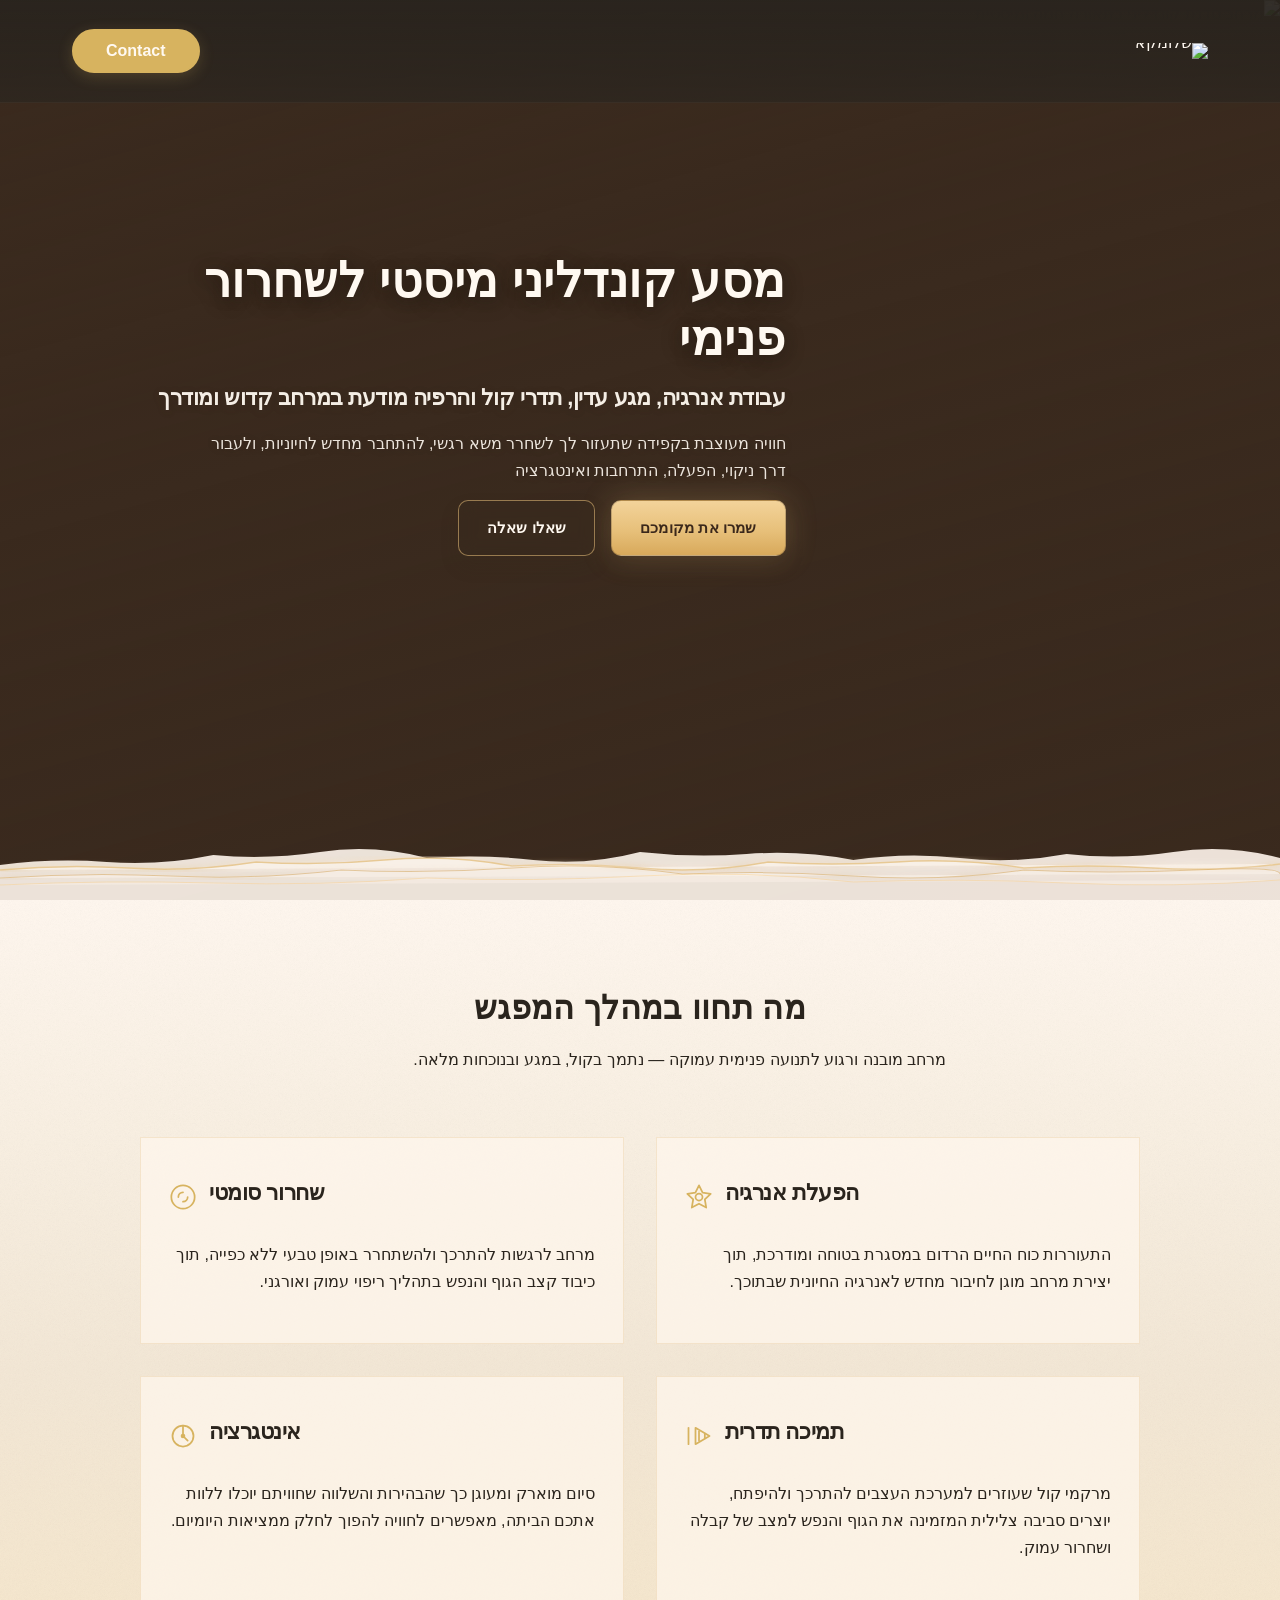
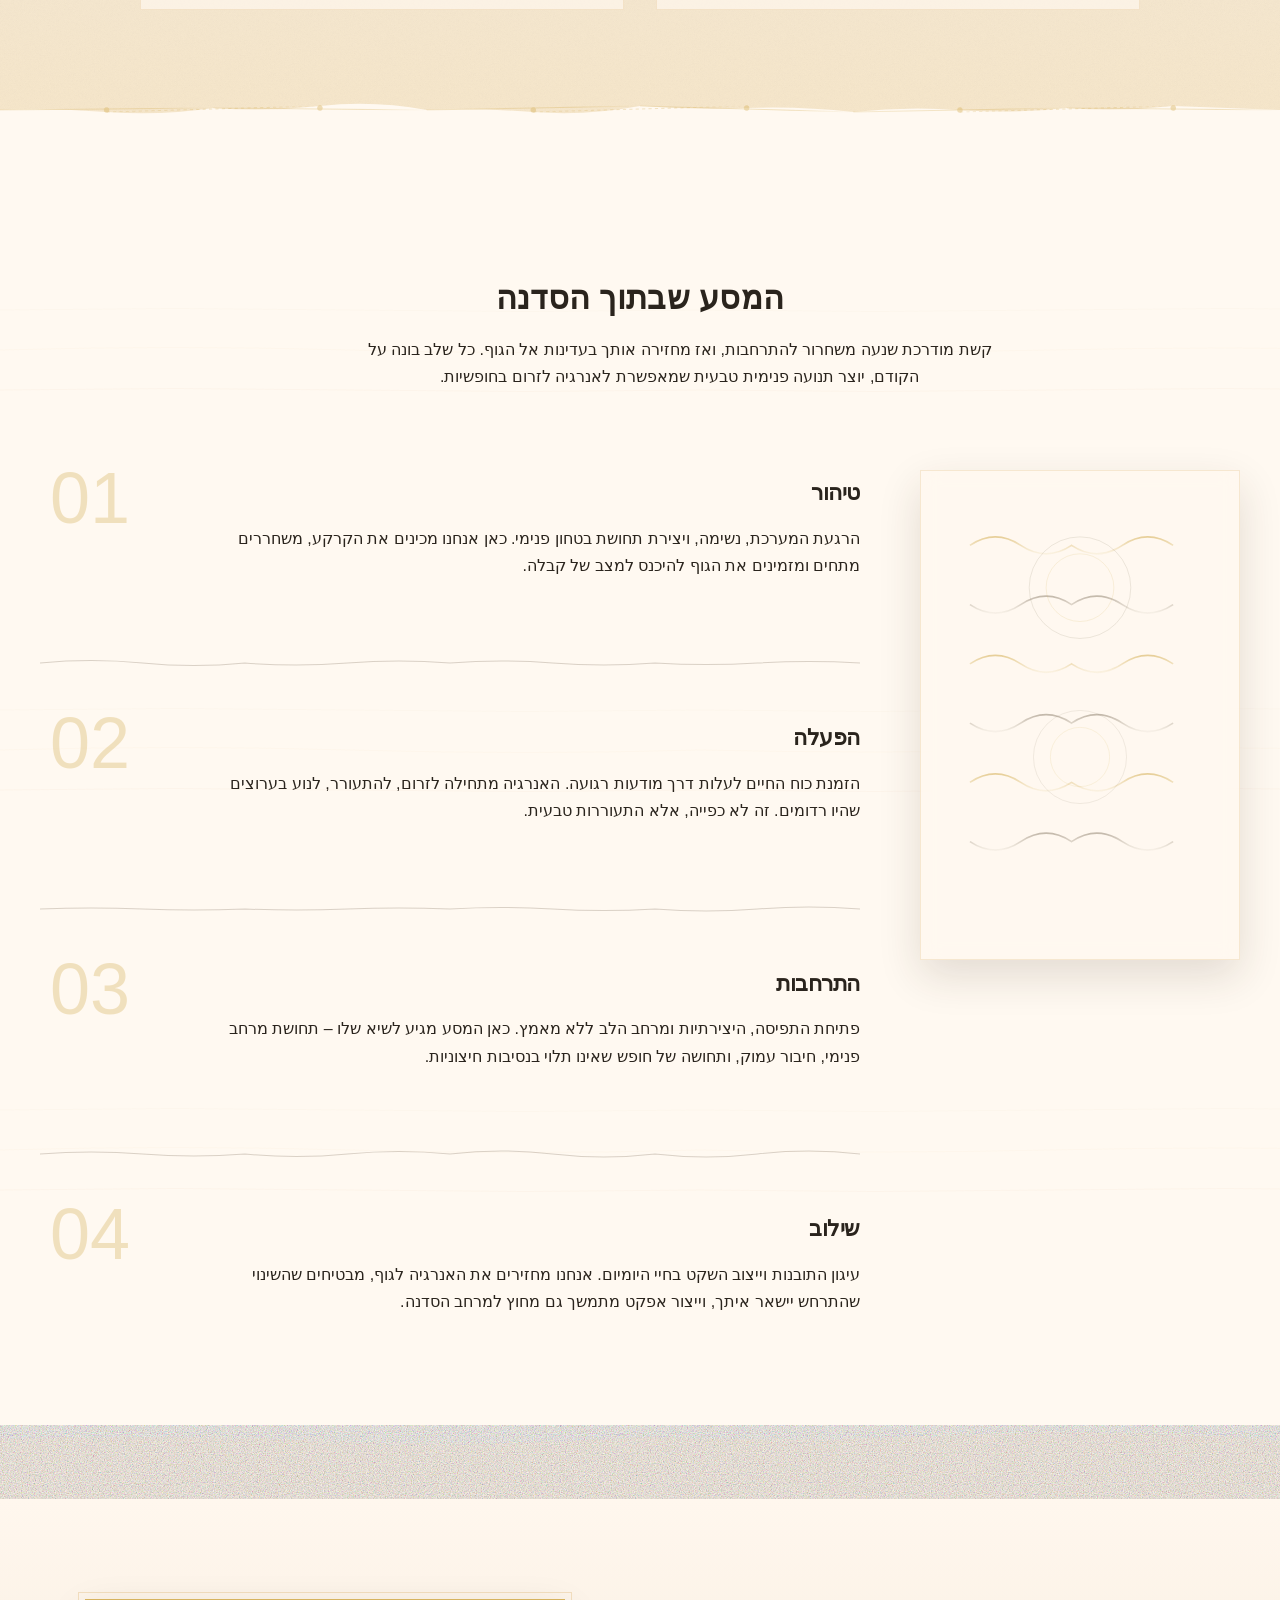
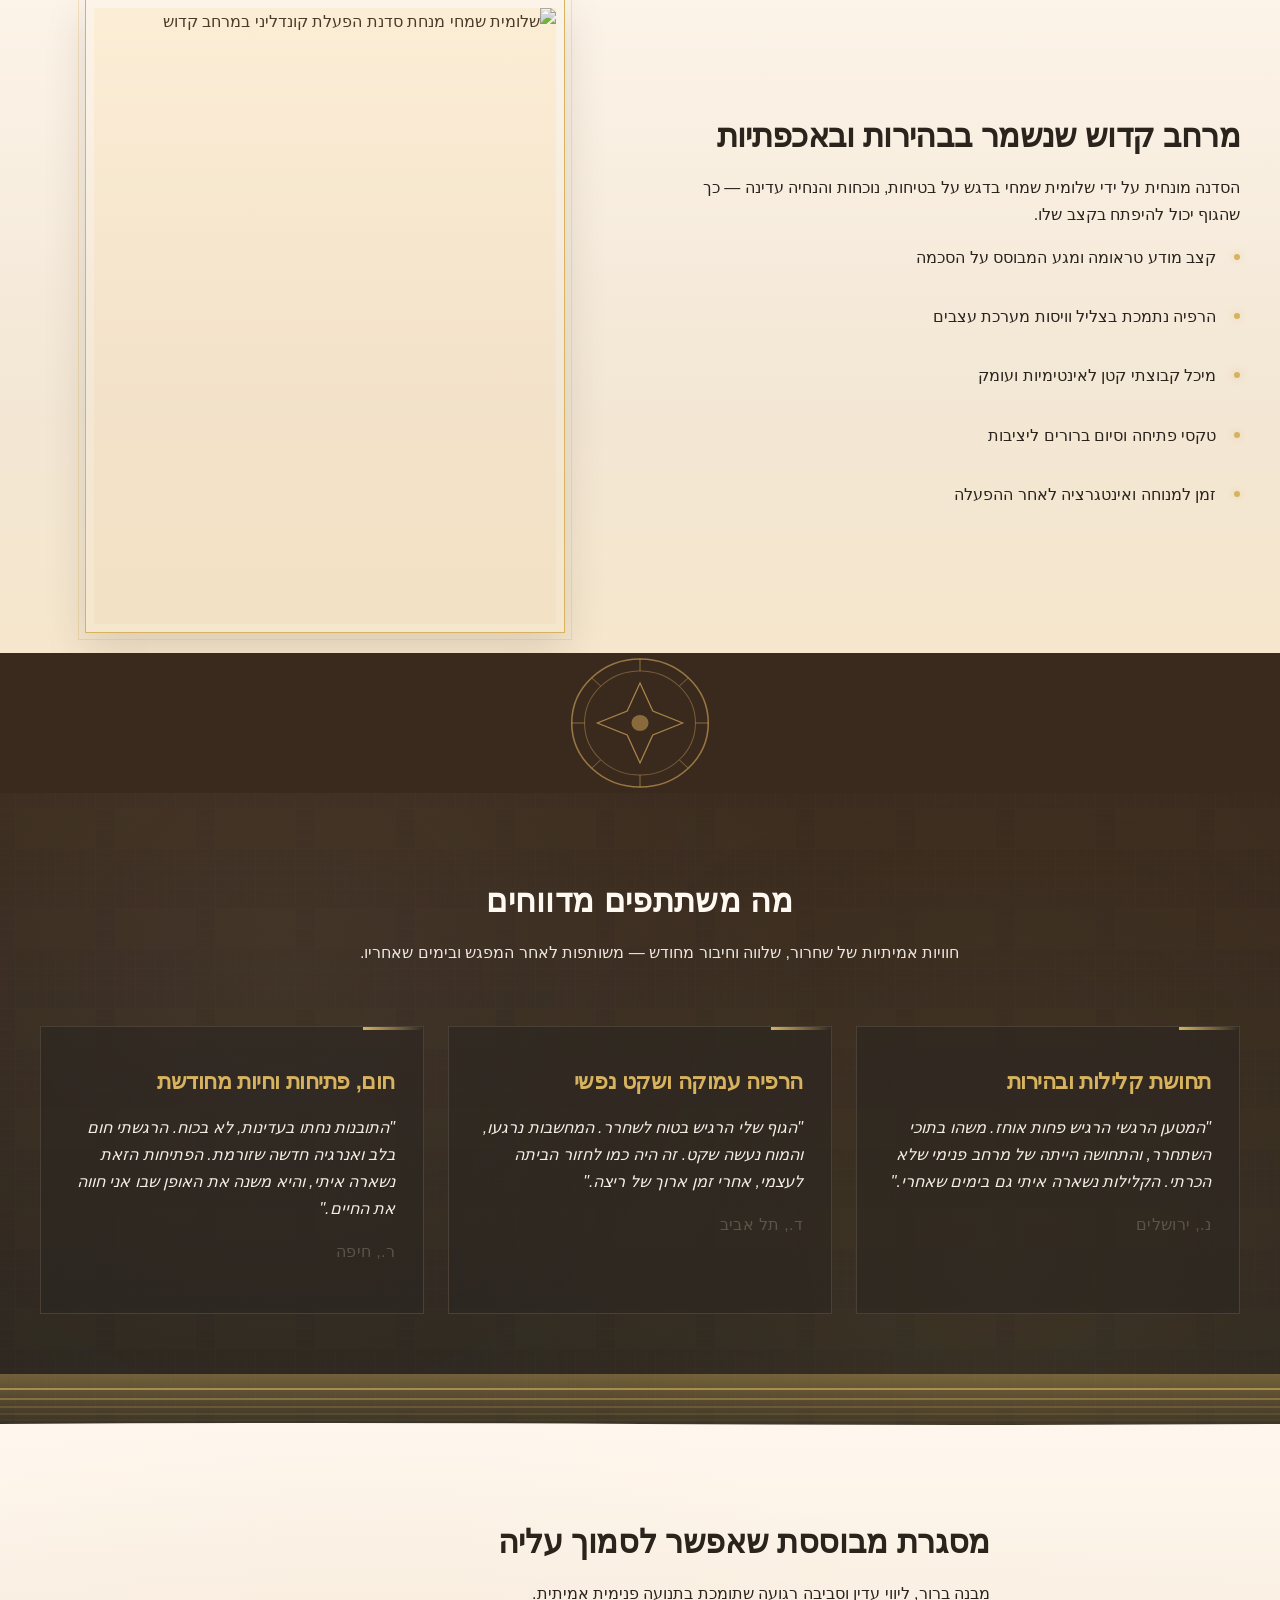
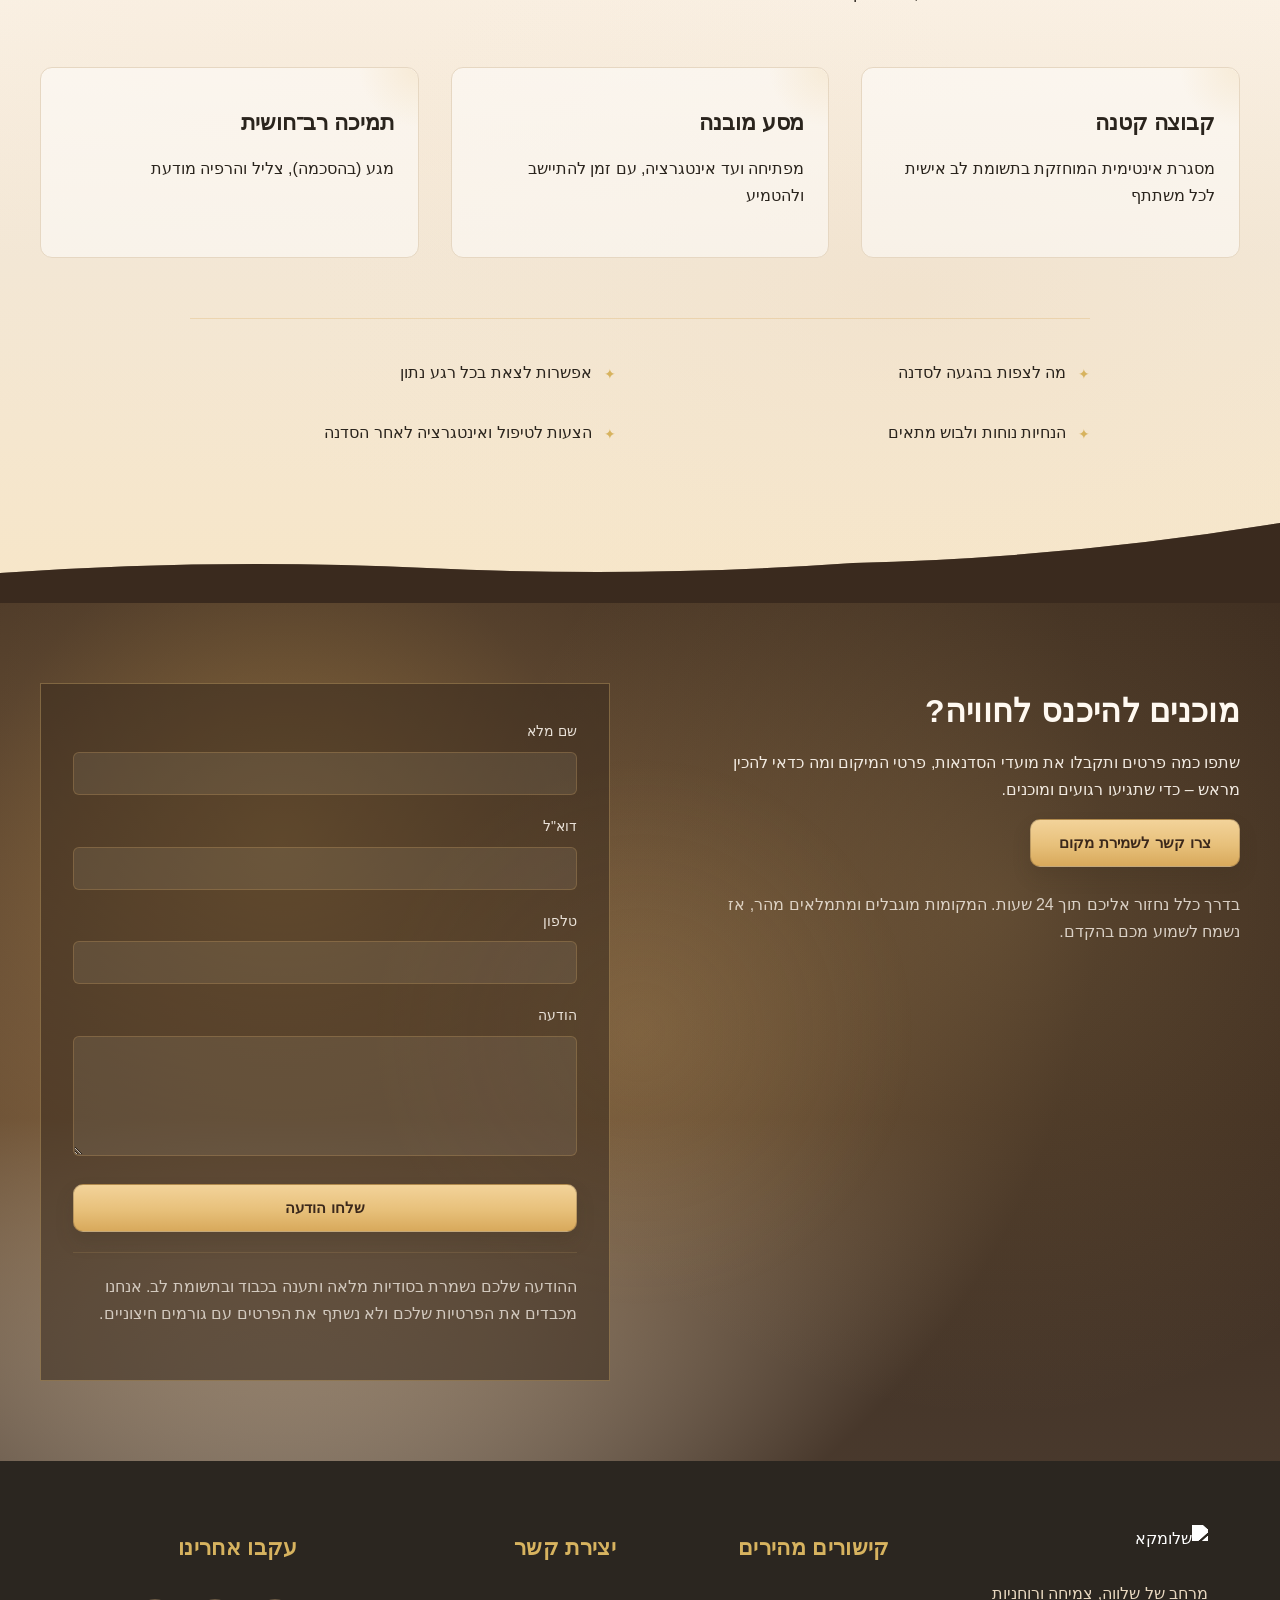
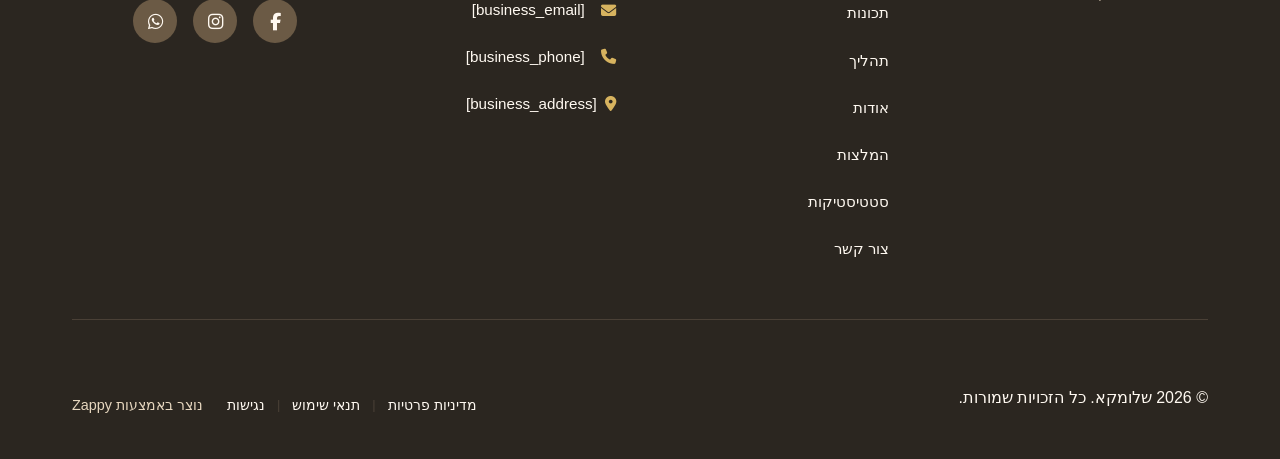
==== commit 63335f81: "Background sync: Progressive GitHub Sync" ====
--- a/public/index.html
+++ b/public/index.html
@@ -1 +1 @@
-<!doctype html><html dir="rtl" lang="he"><head><meta charset="UTF-8"><meta content="width=device-width,initial-scale=1" name="viewport"><meta content="index, follow" name="robots"><title>הפעלת קונדליני לשחרור פנימי וחופש רוחני — שלומקא</title><meta content="סדנת קונדליני מיסטית בהנחיית שלומית סימצ&#39;י. שחררי נטלים רגשיים, התחברי לחיוניות הפנימית שלך וחוויי ריפוי טבעי דרך עבודת אנרגיה, מגע עדין ותדרי קול. מסע של טיהור והתרחבות מחכה לך." name="description"><meta content="הפעלת קונדליני, סדנת רוחניות, שחרור רגשי, ריפוי אנרגטי, צמיחה רוחנית" name="keywords"><link href="/assets/favicon.ico" rel="icon" type="image/x-icon"><link href="/assets/favicon-16x16.png" rel="icon" type="image/png" sizes="16x16"><link href="/assets/favicon-32x32.png" rel="icon" type="image/png" sizes="32x32"><link href="/assets/favicon-48x48.png" rel="icon" type="image/png" sizes="48x48"><link href="/assets/favicon-192x192.png" rel="icon" type="image/png" sizes="192x192"><link href="/assets/favicon-512x512.png" rel="icon" type="image/png" sizes="512x512"><link href="/assets/apple-touch-icon.png" rel="apple-touch-icon"><script>!function(){"use strict";var t="18ccdbd9-aa16-41fb-8353-57daefb50f26",e="https://api.zappy5.com/api/analytics/track",a=18e5,n=2592e6,o=!0,i=!0,r=!0;var s=function(){var e="zappy_visitor_"+t,a=null;try{if(a=localStorage.getItem(e)){var o=JSON.parse(a),i=Date.now();if(i-o.created<n)return o.lastSeen=i,localStorage.setItem(e,JSON.stringify(o)),o.id}}catch(t){console.warn("Zappy Analytics: LocalStorage not available")}var r="zv_"+Date.now()+"_"+Math.random().toString(36).substr(2,9);try{localStorage.setItem(e,JSON.stringify({id:r,created:Date.now(),lastSeen:Date.now()}))}catch(t){}return r}(),c=function(){var e="zappy_session_"+t,n=null;try{if(n=sessionStorage.getItem(e)){var o=JSON.parse(n),i=Date.now();if(i-o.timestamp<a)return o.timestamp=i,sessionStorage.setItem(e,JSON.stringify(o)),o.id}}catch(t){console.warn("Zappy Analytics: SessionStorage not available")}var r="zs_"+Date.now()+"_"+Math.random().toString(36).substr(2,9);try{sessionStorage.setItem(e,JSON.stringify({id:r,timestamp:Date.now()}))}catch(t){}return r}();function l(a,n){n=n||{};var o={website_id:t,event_type:a,page_path:window.location.pathname,referrer:document.referrer||"direct",visitor_id:s,session_id:c,metadata:n};if(navigator.sendBeacon){var i=new Blob([JSON.stringify(o)],{type:"application/json"});navigator.sendBeacon(e,i)}else fetch(e,{method:"POST",headers:{"Content-Type":"application/json"},body:JSON.stringify(o),keepalive:!0}).catch(function(t){console.warn("Zappy Analytics: Failed to track event",t)})}o&&l("pageview",{title:document.title,url:window.location.href}),i&&document.addEventListener("click",function(t){var e=t.target;if("BUTTON"===e.tagName||e.closest("button")){var a="BUTTON"===e.tagName?e:e.closest("button");l("click",{element:"button",text:a.textContent.trim().substring(0,100),id:a.id||null,class:a.className||null})}else if("A"===e.tagName||e.closest("a")){var n="A"===e.tagName?e:e.closest("a");l("navigation",{element:"link",text:n.textContent.trim().substring(0,100),href:n.href,external:n.hostname!==window.location.hostname})}},!0),r&&document.addEventListener("submit",function(t){var e=t.target;l("form_submit",{form_id:e.id||null,form_name:e.name||null,form_action:e.action||null,form_method:e.method||"GET"})},!0);var d=Date.now();window.addEventListener("beforeunload",function(){l("page_unload",{time_on_page:Math.floor((Date.now()-d)/1e3),page_path:window.location.pathname})}),window.zappyAnalytics={track:l,getVisitorId:function(){return s},getSessionId:function(){return c}}}()</script><meta content="הפעלת קונדליני לשחרור פנימי וחופש רוחני — שלומקא" property="og:title"><meta content="סדנת קונדליני מיסטית בהנחיית שלומית סימצ'י. שחררי נטלים רגשיים, התחברי לחיוניות הפנימית שלך וחוויי ריפוי טבעי דרך עבודת אנרגיה, מגע עדין ותדרי קול. מסע של טיהור והתרחבות מחכה לך." property="og:description"><meta content="website" property="og:type"><meta content="he_IL" property="og:locale"><meta content="summary_large_image" name="twitter:card"><meta content="הפעלת קונדליני לשחרור פנימי וחופש רוחני — שלומקא" name="twitter:title"><meta content="סדנת קונדליני מיסטית בהנחיית שלומית סימצ'י. שחררי נטלים רגשיים, התחברי לחיוניות הפנימית שלך וחוויי ריפוי טבעי דרך עבודת אנרגיה, מגע עדין ותדרי קול. מסע של טיהור והתרחבות מחכה לך." name="twitter:description"><link href="https://cdnjs.cloudflare.com/ajax/libs/font-awesome/6.4.0/css/all.min.css" rel="stylesheet"><link href="/assets/favicon.ico" rel="icon" type="image/x-icon"><link href="/assets/favicon-16x16.png" rel="icon" type="image/png" sizes="16x16"><link href="/assets/favicon-32x32.png" rel="icon" type="image/png" sizes="32x32"><link href="/assets/favicon-48x48.png" rel="icon" type="image/png" sizes="48x48"><link href="/assets/favicon-192x192.png" rel="icon" type="image/png" sizes="192x192"><link href="/assets/favicon-512x512.png" rel="icon" type="image/png" sizes="512x512"><link href="/assets/apple-touch-icon.png" rel="apple-touch-icon"><link href="https://cdn.jsdelivr.net/npm/vanilla-cookieconsent@3/dist/cookieconsent.css" rel="stylesheet"><script src="https://cdn.jsdelivr.net/npm/vanilla-cookieconsent@3/dist/cookieconsent.umd.js"></script><script src="https://cdn.jsdelivr.net/gh/mickidum/acc_toolbar/acctoolbar/acctoolbar.min.js"></script><link href="/styles.css" rel="stylesheet"><style id="zappy-dropdown-submenu-styles">#navMenu li:has(.sub-menu),.nav-menu li:has(.sub-menu),.navbar li:has(.sub-menu),nav li:has(.sub-menu){position:relative}#navMenu .sub-menu,.nav-menu .sub-menu,.navbar .sub-menu,nav .sub-menu{display:block!important;position:absolute!important;top:100%;left:0;min-width:220px;background:#fff;border-radius:8px;box-shadow:0 8px 25px rgba(0,0,0,.15);padding:8px 0;opacity:0;visibility:hidden;transform:translateY(10px);transition:all .3s ease;z-index:1000;list-style:none;pointer-events:none}#navMenu li:hover>.sub-menu,.nav-menu li:hover>.sub-menu,.navbar li:hover>.sub-menu,nav li:hover>.sub-menu{opacity:1!important;visibility:visible!important;transform:translateY(0)!important;pointer-events:auto!important}.sub-menu li{list-style:none;margin:0;padding:0}.sub-menu a{display:block!important;padding:10px 16px!important;color:var(--text-dark,#333)!important;font-weight:500;text-decoration:none;white-space:nowrap;transition:background-color .2s}.sub-menu a:hover{background-color:#f5f5f5}[dir=rtl] .nav-menu .sub-menu,[dir=rtl] .navbar .sub-menu,[dir=rtl] nav .sub-menu,html[lang=ar] .nav-menu .sub-menu,html[lang=ar] .navbar .sub-menu,html[lang=ar] nav .sub-menu,html[lang=he] .nav-menu .sub-menu,html[lang=he] .navbar .sub-menu,html[lang=he] nav .sub-menu{left:auto!important;right:0!important}.sub-menu:empty,.sub-menu:not(:has(li)),.sub-menu:not(:has(li:not(.zappy-hidden-menu-item))){display:none!important;opacity:0!important;visibility:hidden!important;pointer-events:none!important}li:has(.menu-group-title):hover>.sub-menu{opacity:1!important;visibility:visible!important;transform:translateY(0)!important;pointer-events:auto!important}#navMenu>li>.menu-group-title,.nav-menu>li>.menu-group-title{display:inline-block;padding:.5rem 1rem;cursor:default;user-select:none}@media (max-width:768px){#navMenu .sub-menu,.nav-menu .sub-menu,.navbar .sub-menu,nav .sub-menu{position:static!important;transform:none!important;box-shadow:none!important;background:0 0!important;max-height:0;overflow:hidden;opacity:0;visibility:hidden;transition:max-height .3s ease,opacity .3s ease;padding:0!important;border-radius:0!important}.sub-menu.mobile-expanded{max-height:500px!important;opacity:1!important;visibility:visible!important;padding:8px 0 8px 16px!important}[dir=rtl] .sub-menu.mobile-expanded,html[lang=he] .sub-menu.mobile-expanded{padding:8px 16px 8px 0!important}#navMenu li:hover>.sub-menu,.nav-menu li:hover>.sub-menu,.navbar li:hover>.sub-menu,nav li:hover>.sub-menu{opacity:0;visibility:hidden;pointer-events:none}#navMenu li>.sub-menu.mobile-expanded,.nav-menu li>.sub-menu.mobile-expanded,.navbar li>.sub-menu.mobile-expanded,nav li>.sub-menu.mobile-expanded{opacity:1!important;visibility:visible!important;pointer-events:auto!important}#navMenu li:has(.sub-menu),.nav-menu li:has(.sub-menu),.navbar li:has(.sub-menu),nav li:has(.sub-menu){display:flex!important;flex-wrap:wrap!important;align-items:center!important;position:relative!important;min-height:44px!important}#navMenu li:has(.sub-menu)>a,.nav-menu li:has(.sub-menu)>a,.navbar li:has(.sub-menu)>a,nav li:has(.sub-menu)>a{flex:1!important;min-width:0!important}#navMenu li:has(.sub-menu)>.menu-group-title,.nav-menu li:has(.sub-menu)>.menu-group-title,.navbar li:has(.sub-menu)>.menu-group-title,nav li:has(.sub-menu)>.menu-group-title{flex:1!important;min-width:0!important;padding:0!important;line-height:inherit!important}#navMenu li:has(.sub-menu)>.sub-menu,.nav-menu li:has(.sub-menu)>.sub-menu,.navbar li:has(.sub-menu)>.sub-menu,nav li:has(.sub-menu)>.sub-menu{flex-basis:100%!important;width:100%!important}#navMenu li:has(.sub-menu)>a [class*=arrow],#navMenu li:has(.sub-menu)>a [class*=chevron],.nav-menu li:has(.sub-menu)>a .fa-angle-down,.nav-menu li:has(.sub-menu)>a .fa-chevron-down,.nav-menu li:has(.sub-menu)>a [class*=arrow],.nav-menu li:has(.sub-menu)>a [class*=chevron],nav li:has(.sub-menu)>a [class*=arrow],nav li:has(.sub-menu)>a [class*=chevron]{display:none!important;visibility:hidden!important}.mobile-submenu-toggle{display:flex!important;align-items:center!important;justify-content:center!important;width:44px!important;height:auto!important;background:0 0!important;border:none!important;cursor:pointer!important;color:var(--text-dark)!important;position:static!important;flex-shrink:0!important;align-self:stretch!important;z-index:2!important;padding:0!important;margin:0!important}.mobile-submenu-toggle::after{content:''!important;width:0!important;height:0!important;border-left:6px solid transparent!important;border-right:6px solid transparent!important;border-top:7px solid currentColor!important;transition:transform .3s ease!important}.mobile-submenu-toggle.expanded::after{transform:rotate(180deg)!important}.sub-menu a{padding:10px 0!important;display:block!important;color:var(--text-dark)!important}.navbar .sub-menu li a,.zappy-products-dropdown .sub-menu a,nav.navbar .sub-menu li a{color:var(--text-dark)!important}}@media (min-width:769px){.mobile-submenu-toggle{display:none!important}}</style><style id="mobile-lang-menu-deployed-css">@media (max-width:768px){.lang-switcher,.nav-container .lang-switcher,.nav-cta-container .lang-switcher,.nav-ecommerce-icons .lang-switcher,.nav-icons-left .lang-switcher,.navbar .lang-switcher,.navbar .nav-cta-container .lang-switcher{display:none!important}.mobile-lang-menu{width:100%;border-top:1px solid rgba(128,128,128,.2);padding:8px 0 0 0;margin-top:8px}.mobile-lang-toggle{display:flex!important;align-items:center;justify-content:space-between;width:100%;padding:12px 16px;background:0 0;border:none;cursor:pointer;font-size:15px;color:inherit;font-family:inherit}.mobile-lang-toggle::after{content:'';display:inline-block;width:8px;height:8px;border-right:2px solid currentColor;border-bottom:2px solid currentColor;transform:rotate(45deg);transition:transform .3s ease;margin-left:8px}.mobile-lang-toggle.expanded::after{transform:rotate(-135deg)}.mobile-lang-options{max-height:0;overflow:hidden;transition:max-height .3s ease}.mobile-lang-options.expanded{max-height:300px}.mobile-lang-option{display:flex!important;align-items:center;gap:10px;padding:10px 24px;text-decoration:none;color:inherit;font-size:14px;font-family:inherit}.mobile-lang-option:hover{background:rgba(128,128,128,.1)}.mobile-lang-option.active{font-weight:600;opacity:.7;pointer-events:none}.mobile-lang-option img{width:20px;height:20px;border-radius:50%}}@media (min-width:769px){.mobile-lang-menu{display:none!important}}</style><style id="zappy-widget-visibility">#mic-access-tool-box,#mic-access-tool-general-button,#mic-init-access-tool #mic-access-tool-box,#mic-init-access-tool #mic-access-tool-general-button,#mic-init-access-tool .mic-access-tool-general-button,._access-icon,._access-menu,.mic-access-tool-box,.mic-access-tool-general-button,div[id*=mic-access-tool-box]{display:none!important;visibility:hidden!important;opacity:0!important;pointer-events:none!important}</style></head><body><nav class="navbar" dir="rtl"><button class="mobile-toggle" aria-label="תפריט" id="mobileToggle"><svg viewbox="0 0 24 24" class="hamburger-icon" fill="none" height="24" width="24"><path d="M3 12h18M3 6h18M3 18h18" stroke="currentColor" stroke-width="2" stroke-linecap="round"></path></svg><svg viewbox="0 0 24 24" class="close-icon" fill="none" height="24" width="24" style="display:none"><path d="M18 6L6 18M6 6l12 12" stroke="currentColor" stroke-width="2" stroke-linecap="round"></path></svg></button><button class="phone-header-btn" aria-label="התקשר"><svg viewbox="0 0 24 24" height="20" fill="currentColor" width="20"><path d="M22 16.92v3a2 2 0 0 1-2.18 2 19.79 19.79 0 0 1-8.63-3.07 19.5 19.5 0 0 1-6-6 19.79 19.79 0 0 1-3.07-8.67A2 2 0 0 1 4.11 2h3a2 2 0 0 1 2 1.72 12.84 12.84 0 0 0 .7 2.81 2 2 0 0 1-.45 2.11L8.09 9.91a16 16 0 0 0 6 6l1.27-1.27a2 2 0 0 1 2.11-.45 12.84 12.84 0 0 0 2.81.7A2 2 0 0 1 22 16.92z"></path></svg></button><div class="nav-container"><div class="nav-right-group"><div class="nav-brand"><a href="/" class="logo-link"><img alt="שלומקא" src="/assets/business-logo.webp" class="logo"></a></div><ul class="nav-menu" id="navMenu"><li><a href="#features">תכונות</a></li><li><a href="#process">תהליך</a></li><li><a href="#about">אודות</a></li><li><a href="#stats">נתונים</a></li></ul></div><div class="nav-cta-container"><a href="#contact" class="nav-cta-btn">Contact</a></div></div></nav><script>window.addEventListener("load",function(){const e=document.querySelector(".navbar, nav, header");if(!e)return void console.log("[Navbar] Navbar element not found");let t=document.getElementById("mobileToggle")||document.querySelector(".mobile-toggle")||document.querySelector(".hamburger")||document.querySelector(".hamburger-menu")||document.querySelector(".menu-toggle")||document.querySelector(".burger-menu")||document.querySelector('[aria-label="Menu"]')||document.querySelector('[aria-label="תפריט"]');const o=document.querySelector(".phone-header-btn"),n=window.getComputedStyle(e);let r=n.backgroundColor;if(console.log("[Navbar] Initial navbar background:",r),"transparent"===r||"rgba(0, 0, 0, 0)"===r||r.startsWith("rgba")&&r.includes(", 0)")){const e=n.backgroundImage;if(e&&"none"!==e)console.log("[Navbar] Navbar has background image/gradient, using dark text"),r="rgb(240, 240, 240)";else{const e=window.getComputedStyle(document.body).backgroundColor;console.log("[Navbar] Navbar transparent, using body background:",e),r=e}}const i=r.match(/\d+/g);if(i&&i.length>=3){const e=(.299*parseInt(i[0])+.587*parseInt(i[1])+.114*parseInt(i[2]))/255;console.log("[Navbar] Mobile button colors preserved from Claude CSS (luminance:",e.toFixed(2)+")");const n=document.createElement("style");n.id="zappy-mobile-nav-fix";document.documentElement.lang;document.documentElement.dir,n.textContent='\n        /* Hide mobile buttons on desktop, show only on mobile */\n        @media (min-width: 769px) {\n          .mobile-toggle,\n          .phone-header-btn {\n            display: none !important;\n          }\n        }\n        \n        /* Show and position mobile buttons correctly on mobile */\n        @media (max-width: 768px) {\n          .mobile-toggle,\n          .phone-header-btn {\n            position: absolute !important;\n            top: 50% !important;\n            transform: translateY(-50%) !important;\n            z-index: 1001 !important;\n            display: flex !important;\n            align-items: center !important;\n            justify-content: center !important;\n            width: 36px !important;\n            height: 36px !important;\n            border-radius: 50% !important;\n            border: none !important;\n            cursor: pointer !important;\n            padding: 6px !important;\n            background: none !important;\n            color: var(--nav-text, var(--text-dark)) !important;\n          }\n          \n          /* LTR positioning (default): hamburger LEFT, phone RIGHT */\n          html:not([dir="rtl"]):not([lang="he"]):not([lang="ar"]) .mobile-toggle,\n          html[dir="ltr"] .mobile-toggle {\n            left: 12px !important;\n            right: auto !important;\n          }\n          html:not([dir="rtl"]):not([lang="he"]):not([lang="ar"]) .phone-header-btn,\n          html[dir="ltr"] .phone-header-btn {\n            right: 12px !important;\n            left: auto !important;\n          }\n          \n          /* RTL positioning: hamburger RIGHT, phone LEFT */\n          html[dir="rtl"] .mobile-toggle,\n          html[lang="he"] .mobile-toggle,\n          html[lang="ar"] .mobile-toggle {\n            right: 12px !important;\n            left: auto !important;\n          }\n          html[dir="rtl"] .phone-header-btn,\n          html[lang="he"] .phone-header-btn,\n          html[lang="ar"] .phone-header-btn {\n            left: 12px !important;\n            right: auto !important;\n          }\n          \n          /* CRITICAL: Ensure nav-container has min-height on mobile */\n          /* All children are positioned absolutely/fixed on mobile, so height:auto collapses to 0 */\n          .nav-container {\n            min-height: 70px !important;\n            position: relative !important;\n          }\n          \n          /* Ensure SVG icons are properly sized and inherit color */\n          .mobile-toggle svg,\n          .phone-header-btn svg {\n            width: 24px !important;\n            height: 24px !important;\n            /* Don\'t force display - let JavaScript control hamburger/close toggle */\n          }\n          \n          /* Reset nav-cta-container on mobile - remove desktop box-shadow/padding */\n          /* that creates a visible ghost box when CTA button is hidden */\n          .nav-cta-container {\n            box-shadow: none !important;\n            padding: 0 !important;\n          }\n          \n          /* Hide nav-cta-container entirely on mobile when there\'s no lang-switcher */\n          /* (only the CTA button is inside, and it\'s hidden on mobile) */\n          .nav-cta-container:not(:has(.lang-switcher)) {\n            display: none !important;\n          }\n          \n          /* CRITICAL: Prevent hero image fade gradient from bleeding over headline text */\n          /* The .image-fade-gradient has bottom: -30px (extends below parent) */\n          /* On mobile stacked layout, this overlaps the h1 text below the image */\n          .hero-image-column {\n            overflow: hidden !important;\n          }\n          .image-fade-gradient {\n            bottom: 0 !important;\n          }\n          \n          /* Hide desktop language switcher on mobile - hamburger menu handles it */\n          /* High specificity to override stored CSS */\n          .lang-switcher,\n          .nav-cta-container .lang-switcher,\n          .nav-container .lang-switcher,\n          .navbar .lang-switcher,\n          .navbar .nav-cta-container .lang-switcher {\n            display: none !important;\n          }\n        }\n      ';const r=document.getElementById("zappy-mobile-nav-fix");r&&r.remove(),document.head.appendChild(n),console.log("[Navbar] Critical CSS injected for mobile nav positioning");const l=window.innerWidth<=768;if(t){const e=t.querySelector(".hamburger-icon"),o=t.querySelector(".close-icon");e&&(e.style.setProperty("width","24px","important"),e.style.setProperty("height","24px","important"),e.style.setProperty("display","block","important")),o&&(o.style.setProperty("width","24px","important"),o.style.setProperty("height","24px","important"),o.style.setProperty("display","none","important")),l?(t.style.setProperty("position","absolute","important"),t.style.setProperty("top","50%","important"),t.style.setProperty("transform","translateY(-50%)","important"),t.style.setProperty("z-index","1001","important"),t.style.removeProperty("left"),t.style.removeProperty("right"),console.log("[Navbar] Mobile toggle positioning applied (mobile viewport)")):(t.style.removeProperty("position"),t.style.removeProperty("top"),t.style.removeProperty("transform"),t.style.removeProperty("z-index"),t.style.removeProperty("left"),t.style.removeProperty("right"),console.log("[Navbar] Desktop viewport - cleared mobile toggle inline positioning"))}if(o){const e=o.querySelector("svg");e&&(e.style.width="24px",e.style.height="24px",e.setAttribute("width","24"),e.setAttribute("height","24")),l?(o.style.setProperty("position","absolute","important"),o.style.setProperty("top","50%","important"),o.style.setProperty("transform","translateY(-50%)","important"),o.style.setProperty("z-index","1001","important"),o.style.removeProperty("left"),o.style.removeProperty("right"),console.log("[Navbar] Phone button positioning applied (mobile viewport)")):(o.style.removeProperty("position"),o.style.removeProperty("top"),o.style.removeProperty("transform"),o.style.removeProperty("z-index"),o.style.removeProperty("left"),o.style.removeProperty("right"),console.log("[Navbar] Desktop viewport - cleared phone button inline positioning"))}}else console.log("[Navbar] Could not parse background color:",r);t=document.getElementById("mobileToggle")||document.querySelector(".mobile-toggle")||document.querySelector(".hamburger")||document.querySelector(".hamburger-menu")||document.querySelector(".menu-toggle")||document.querySelector(".burger-menu")||document.querySelector('[aria-label="Menu"]')||document.querySelector('[aria-label="תפריט"]');const l=document.getElementById("navMenu")||document.querySelector(".nav-menu")||document.querySelector(".nav-links")||document.querySelector("nav ul:not(.submenu)");if(!t||!l)return void console.log("[Navbar] Mobile toggle or menu not found:",{toggle:!!t,menu:!!l});l.id||(l.id="navMenu"),console.log("[Navbar] Initializing mobile menu...");const a=t.cloneNode(!0);t.parentNode.replaceChild(a,t),a.addEventListener("click",function(e){e.preventDefault(),e.stopPropagation();const t=this.querySelector(".hamburger-icon"),o=this.querySelector(".close-icon");l.classList.contains("active")?(l.classList.remove("active"),t&&t.style.setProperty("display","block","important"),o&&o.style.setProperty("display","none","important"),document.body.style.overflow="",console.log("[Navbar] Menu closed")):(l.classList.add("active"),t&&t.style.setProperty("display","none","important"),o&&o.style.setProperty("display","block","important"),document.body.style.overflow="hidden",console.log("[Navbar] Menu opened"))}),l.querySelectorAll("a").forEach(function(e){e.addEventListener("click",function(){if("#"===this.getAttribute("href"))return;const e=a.querySelector(".hamburger-icon"),t=a.querySelector(".close-icon");l.classList.remove("active"),e&&e.style.setProperty("display","block","important"),t&&t.style.setProperty("display","none","important"),document.body.style.overflow="",console.log("[Navbar] Menu closed (link clicked)")})});var s=l.querySelectorAll(".dropdown-toggle");s.forEach(function(e){e.addEventListener("click",function(e){e.preventDefault(),e.stopPropagation();var t=this.closest(".nav-dropdown");t&&(t.parentNode.querySelectorAll(".nav-dropdown.open").forEach(function(e){e!==t&&e.classList.remove("open")}),t.classList.toggle("open"),console.log("[Navbar] Dropdown toggled:",t.classList.contains("open")?"open":"closed"))})}),document.addEventListener("click",function(e){e.target.closest(".nav-dropdown")||document.querySelectorAll(".nav-dropdown.open").forEach(function(e){e.classList.remove("open")})}),console.log("[Navbar] Dropdown handlers initialized for "+s.length+" dropdowns"),o&&o.addEventListener("click",function(){const e=document.querySelectorAll('a[href^="tel:"]'),t=e.length>0?e[0].getAttribute("href").replace("tel:",""):"[business_phone]";window.location.href="tel:"+t,console.log("[Navbar] Phone button clicked")}),console.log("[Navbar] Mobile menu initialized successfully");const p=function(){const e=document.querySelector(".whatsapp-float");e&&(window.innerWidth>=769?(e.style.setProperty("display","none","important"),e.style.setProperty("visibility","hidden","important"),e.style.setProperty("opacity","0","important"),e.style.setProperty("pointer-events","none","important"),console.log("[WhatsApp] Button hidden on desktop")):(e.style.removeProperty("display"),e.style.removeProperty("visibility"),e.style.removeProperty("opacity"),e.style.removeProperty("pointer-events"),console.log("[WhatsApp] Button visible on mobile")))};let c;p(),window.addEventListener("resize",function(){clearTimeout(c),c=setTimeout(p,100)})})</script><main><section class="index-hero-section" data-layout-spec="בית-hero" data-hero-type="fullscreen-scrim"><img alt="מרחב סדנת קונדליני בתאורה חמה ומיסטית" src="/assets/site-index-hero-image-1.webp" class="index-hero-bg" data-context="Cinematic warm-toned workshop scene for Kundalini Activation. Soft-focus meditation space with warm golden lighting, subtle sacred geometry bokeh effects in background, sand and pearl color tones. Peaceful atmosphere with hints of candles or soft ambient light. Shot from slightly elevated angle showing serene workshop environment. Aura-like blur effect, mystical but refined aesthetic. No people visible, focus on the sacred space itself." data-hero-bg="true" data-placeholder="index-hero-image-1" height="1080" width="1920"><div class="index-hero-scrim" aria-hidden="true"></div><div class="index-hero-content"><div class="index-hero-text-wrapper"><h1 class="index-hero-headline">מסע קונדליני מיסטי לשחרור פנימי</h1><h3 class="index-hero-subtitle">עבודת אנרגיה, מגע עדין, תדרי קול והרפיה מודעת במרחב קדוש ומודרך</h3><p class="index-hero-description">חוויה מעוצבת בקפידה שתעזור לך לשחרר משא רגשי, להתחבר מחדש לחיוניות, ולעבור דרך ניקוי, הפעלה, התרחבות ואינטגרציה</p><div class="index-hero-cta-group"><a href="#contact" class="index-hero-btn-primary">שמרו את מקומכם</a><a href="#contact" class="index-hero-btn-secondary">שאלו שאלה</a></div></div></div><div class="index-hero-divider-wrapper"><svg viewbox="0 0 1200 100" xmlns="http://www.w3.org/2000/svg" aria-hidden="true" data-no-icon-edit="true" preserveaspectratio="none"><defs><lineargradient id="index-hero-gold-glow" x1="0%" x2="0%" y1="0%" y2="100%"><stop offset="0%" style="stop-color:#E7C07A;stop-opacity:0.8"></stop><stop offset="50%" style="stop-color:#D8A95B;stop-opacity:0.5"></stop><stop offset="100%" style="stop-color:#F3E7D5;stop-"></stop></lineargradient><filter id="index-hero-glow-filter"><fegaussianblur result="coloredBlur" stddeviation="3"></fegaussianblur><femerge><femergenode in="coloredBlur"></femergenode><femergenode in="SourceGraphic"></femergenode></femerge></filter></defs><path d="M0,100 L0,65 Q50,58 100,62 T200,55 Q250,60 300,52 T400,58 Q450,54 500,60 T600,52 Q650,58 700,54 T800,60 Q850,52 900,58 T1000,54 Q1050,60 1100,52 T1200,58 L1200,100 Z" fill="#FFF7EE" opacity="0.9"></path><path d="M0,70 Q60,64 120,68 T240,62 Q300,66 360,60 T480,66 Q540,62 600,68 T720,62 Q780,66 840,62 T960,68 Q1020,64 1080,68 T1200,64" stroke="#E7C07A" stroke-width="1.5" fill="#FFF7EE" opacity="0.7" filter="url(#index-hero-glow-filter)"></path><path d="M0,78 Q80,72 160,76 T320,70 Q400,74 480,68 T640,74 Q720,70 800,76 T960,70 Q1040,74 1120,70 T1200,74" stroke="#D8A95B" stroke-width="1" fill="#FFF7EE" opacity="0.5" filter="url(#index-hero-glow-filter)"></path><path d="M0,85 Q100,80 200,83 T400,78 Q500,82 600,76 T800,82 Q900,78 1000,83 T1200,80" stroke="#FFC86B" stroke-width="0.8" fill="#FFF7EE" opacity="0.4"></path></svg></div></section><section class="index-features-section" data-layout-spec="בית-features" id="features"><div class="index-features-section__container"><div class="index-features-section__intro"><h2 class="index-features-section__title">מה תחוו במהלך המפגש</h2><p class="index-features-section__description">מרחב מובנה ורגוע לתנועה פנימית עמוקה — נתמך בקול, במגע ובנוכחות מלאה.</p></div><div class="index-features-section__grid"><article class="index-features-section__card"><div class="index-features-section__card-header"><svg viewbox="0 0 24 24" xmlns="http://www.w3.org/2000/svg" class="index-features-section__icon" data-element-type="icon" data-icon-type="svg" fill="none"><path d="M12 2L15.09 8.26L22 9.27L17 14.14L18.18 21.02L12 17.77L5.82 21.02L7 14.14L2 9.27L8.91 8.26L12 2Z" stroke="currentColor" stroke-width="1.5" stroke-linecap="round" stroke-linejoin="round"></path><circle cx="12" cy="12" r="3" stroke="currentColor" stroke-width="1.5"></circle></svg><h3 class="index-features-section__card-title">הפעלת אנרגיה</h3></div><p class="index-features-section__card-text">התעוררות כוח החיים הרדום במסגרת בטוחה ומודרכת, תוך יצירת מרחב מוגן לחיבור מחדש לאנרגיה החיונית שבתוכך.</p></article><article class="index-features-section__card"><div class="index-features-section__card-header"><svg viewbox="0 0 24 24" xmlns="http://www.w3.org/2000/svg" class="index-features-section__icon" data-element-type="icon" data-icon-type="svg" fill="none"><path d="M12 22C17.5228 22 22 17.5228 22 12C22 6.47715 17.5228 2 12 2C6.47715 2 2 6.47715 2 12C2 17.5228 6.47715 22 12 22Z" stroke="currentColor" stroke-width="1.5"></path><path d="M8 12C8 9.79086 9.79086 8 12 8" stroke="currentColor" stroke-width="1.5" stroke-linecap="round"></path><path d="M12 16C14.2091 16 16 14.2091 16 12" stroke="currentColor" stroke-width="1.5" stroke-linecap="round"></path></svg><h3 class="index-features-section__card-title">שחרור סומטי</h3></div><p class="index-features-section__card-text">מרחב לרגשות להתרכך ולהשתחרר באופן טבעי ללא כפייה, תוך כיבוד קצב הגוף והנפש בתהליך ריפוי עמוק ואורגני.</p></article><article class="index-features-section__card"><div class="index-features-section__card-header"><svg viewbox="0 0 24 24" xmlns="http://www.w3.org/2000/svg" class="index-features-section__icon" data-element-type="icon" data-icon-type="svg" fill="none"><path d="M9 18V5L21 12L9 19V18Z" stroke="currentColor" stroke-width="1.5" stroke-linejoin="round"></path><path d="M3 5V19" stroke="currentColor" stroke-width="1.5" stroke-linecap="round"></path><path d="M12 8L12 16" stroke="currentColor" stroke-width="1.5" stroke-linecap="round"></path><path d="M17 10L17 14" stroke="currentColor" stroke-width="1.5" stroke-linecap="round"></path></svg><h3 class="index-features-section__card-title">תמיכה תדרית</h3></div><p class="index-features-section__card-text">מרקמי קול שעוזרים למערכת העצבים להתרכך ולהיפתח, יוצרים סביבה צלילית המזמינה את הגוף והנפש למצב של קבלה ושחרור עמוק.</p></article><article class="index-features-section__card"><div class="index-features-section__card-header"><svg viewbox="0 0 24 24" xmlns="http://www.w3.org/2000/svg" class="index-features-section__icon" data-element-type="icon" data-icon-type="svg" fill="none"><circle cx="12" cy="12" r="9" stroke="currentColor" stroke-width="1.5"></circle><path d="M12 3V12L16 16" stroke="currentColor" stroke-width="1.5" stroke-linecap="round" stroke-linejoin="round"></path><circle cx="12" cy="12" r="2" fill="currentColor"></circle></svg><h3 class="index-features-section__card-title">אינטגרציה</h3></div><p class="index-features-section__card-text">סיום מוארק ומעוגן כך שהבהירות והשלווה שחוויתם יוכלו ללוות אתכם הביתה, מאפשרים לחוויה להפוך לחלק ממציאות היומיום.</p></article></div></div><div class="index-features-section__divider-wrapper"><svg viewbox="0 0 1200 100" xmlns="http://www.w3.org/2000/svg" aria-hidden="true" data-no-icon-edit="true" preserveaspectratio="none"><defs><lineargradient id="lattice-gradient" x1="0%" x2="100%" y1="0%" y2="0%"><stop offset="0%" stop-color="var(--accent)" stop-opacity="0.45"></stop><stop offset="70%" stop-color="var(--accent)" stop-opacity="0.75"></stop><stop offset="100%" stop-color="var(--accent)" stop-opacity="0"></stop></lineargradient></defs><path d="M0,100 L0,60 Q50,58 100,62 T200,58 Q250,62 300,56 T400,60 Q450,58 500,62 T600,56 Q650,60 700,58 T800,62 Q850,56 900,60 T1000,58 Q1050,62 1100,56 L1200,60 L1200,100 Z" fill="var(--bg-light)"></path><g fill="none" opacity="0.6" stroke="url(#lattice-gradient)" stroke-width="0.8"><line x1="0" x2="200" y1="60" y2="58"></line><line x1="200" x2="400" y1="58" y2="60"></line><line x1="400" x2="600" y1="60" y2="56"></line><line x1="600" x2="800" y1="56" y2="62"></line><line x1="800" x2="1000" y1="62" y2="58"></line><line x1="1000" x2="1200" y1="58" y2="60"></line><circle cx="100" cy="60" r="2.5" fill="var(--accent)" opacity="0.7"></circle><circle cx="300" cy="58" r="2.5" fill="var(--accent)" opacity="0.7"></circle><circle cx="500" cy="60" r="2.5" fill="var(--accent)" opacity="0.7"></circle><circle cx="700" cy="58" r="2.5" fill="var(--accent)" opacity="0.7"></circle><circle cx="900" cy="60" r="2.5" fill="var(--accent)" opacity="0.7"></circle><circle cx="1100" cy="58" r="2.5" fill="var(--accent)" opacity="0.7"></circle><line x1="100" x2="300" y1="62" y2="56" stroke-dasharray="3,3"></line><line x1="500" x2="700" y1="62" y2="56" stroke-dasharray="3,3"></line><line x1="900" x2="1100" y1="62" y2="56" stroke-dasharray="3,3"></line></g></svg></div></section><section class="index-process-section" data-layout-spec="בית-process"><div class="index-process-container"><div class="index-process-intro"><h2>המסע שבתוך הסדנה</h2><p>קשת מודרכת שנעה משחרור להתרחבות, ואז מחזירה אותך בעדינות אל הגוף. כל שלב בונה על הקודם, יוצר תנועה פנימית טבעית שמאפשרת לאנרגיה לזרום בחופשיות.</p></div><div class="index-process-main-wrapper"><div class="index-process-steps-column"><div class="index-process-step"><div class="index-process-step-number" aria-hidden="true">01</div><div class="index-process-step-content"><h3>טיהור</h3><p>הרגעת המערכת, נשימה, ויצירת תחושת בטחון פנימי. כאן אנחנו מכינים את הקרקע, משחררים מתחים ומזמינים את הגוף להיכנס למצב של קבלה.</p></div></div><svg viewbox="0 0 800 40" xmlns="http://www.w3.org/2000/svg" aria-hidden="true" data-no-icon-edit="true" preserveaspectratio="none" class="index-process-frequency-line"><path d="M0,20 Q50,15 100,20 T200,20 Q250,24 300,20 T400,20 Q450,16 500,20 T600,20 Q650,23 700,20 T800,20" stroke="currentColor" stroke-width="1" fill="none" opacity="0.25"></path></svg><div class="index-process-step"><div class="index-process-step-number" aria-hidden="true">02</div><div class="index-process-step-content"><h3>הפעלה</h3><p>הזמנת כוח החיים לעלות דרך מודעות רגועה. האנרגיה מתחילה לזרום, להתעורר, לנוע בערוצים שהיו רדומים. זה לא כפייה, אלא התעוררות טבעית.</p></div></div><svg viewbox="0 0 800 40" xmlns="http://www.w3.org/2000/svg" aria-hidden="true" data-no-icon-edit="true" preserveaspectratio="none" class="index-process-frequency-line"><path d="M0,20 Q50,18 100,20 T200,20 Q250,22 300,20 T400,20 Q450,17 500,20 T600,20 Q650,24 700,20 T800,20" stroke="currentColor" stroke-width="1" fill="none" opacity="0.25"></path></svg><div class="index-process-step"><div class="index-process-step-number" aria-hidden="true">03</div><div class="index-process-step-content"><h3>התרחבות</h3><p>פתיחת התפיסה, היצירתיות ומרחב הלב ללא מאמץ. כאן המסע מגיע לשיא שלו – תחושת מרחב פנימי, חיבור עמוק, ותחושה של חופש שאינו תלוי בנסיבות חיצוניות.</p></div></div><svg viewbox="0 0 800 40" xmlns="http://www.w3.org/2000/svg" aria-hidden="true" data-no-icon-edit="true" preserveaspectratio="none" class="index-process-frequency-line"><path d="M0,20 Q50,16 100,20 T200,20 Q250,25 300,20 T400,20 Q450,14 500,20 T600,20 Q650,26 700,20 T800,20" stroke="currentColor" stroke-width="1" fill="none" opacity="0.25"></path></svg><div class="index-process-step"><div class="index-process-step-number" aria-hidden="true">04</div><div class="index-process-step-content"><h3>שילוב</h3><p>עיגון התובנות וייצוב השקט בחיי היומיום. אנחנו מחזירים את האנרגיה לגוף, מבטיחים שהשינוי שהתרחש יישאר איתך, וייצור אפקט מתמשך גם מחוץ למרחב הסדנה.</p></div></div></div><div class="index-process-visualization-panel"><svg viewbox="0 0 300 500" xmlns="http://www.w3.org/2000/svg" aria-hidden="true" data-no-icon-edit="true"><defs><lineargradient id="freq-grad-1" x1="0%" x2="0%" y1="0%" y2="100%"><stop offset="0%" stop-color="var(--accent)" stop-opacity="0.6"></stop><stop offset="100%" stop-color="var(--accent)" stop-opacity="0.1"></stop></lineargradient><lineargradient id="freq-grad-2" x1="0%" x2="0%" y1="0%" y2="100%"><stop offset="0%" stop-color="var(--secondary)" stop-opacity="0.4"></stop><stop offset="100%" stop-color="var(--secondary)" stop-opacity="0.05"></stop></lineargradient></defs><path d="M20,50 Q50,30 80,50 T140,50 Q170,70 200,50 T260,50" stroke="url(#freq-grad-1)" stroke-width="2" fill="none"></path><path d="M20,120 Q50,140 80,120 T140,120 Q170,100 200,120 T260,120" stroke="url(#freq-grad-2)" stroke-width="2" fill="none"></path><path d="M20,190 Q50,170 80,190 T140,190 Q170,210 200,190 T260,190" stroke="url(#freq-grad-1)" stroke-width="2" fill="none"></path><path d="M20,260 Q50,280 80,260 T140,260 Q170,240 200,260 T260,260" stroke="url(#freq-grad-2)" stroke-width="2" fill="none"></path><path d="M20,330 Q50,310 80,330 T140,330 Q170,350 200,330 T260,330" stroke="url(#freq-grad-1)" stroke-width="2" fill="none"></path><path d="M20,400 Q50,420 80,400 T140,400 Q170,380 200,400 T260,400" stroke="url(#freq-grad-2)" stroke-width="2" fill="none"></path><circle cx="150" cy="100" r="40" fill="none" opacity="0.2" stroke="var(--accent)" stroke-width="1"></circle><circle cx="150" cy="100" r="60" fill="none" opacity="0.15" stroke="var(--secondary)" stroke-width="1"></circle><circle cx="150" cy="300" r="35" fill="none" opacity="0.18" stroke="var(--accent)" stroke-width="1"></circle><circle cx="150" cy="300" r="55" fill="none" opacity="0.12" stroke="var(--secondary)" stroke-width="1"></circle></svg></div></div></div><div class="index-process-divider-wrapper"><svg viewbox="0 0 1200 100" xmlns="http://www.w3.org/2000/svg" aria-hidden="true" data-no-icon-edit="true" preserveaspectratio="none"><defs><lineargradient id="process-divider-grad" x1="0%" x2="0%" y1="0%" y2="100%"><stop offset="0%" stop-color="var(--bg-light)" stop-opacity="1"></stop><stop offset="45%" stop-color="#E7D7BF" stop-opacity="0.85"></stop><stop offset="100%" stop-color="var(--bg-dark)" stop-opacity="1"></stop></lineargradient><filter id="noise-filter"><feturbulence basefrequency="0.9" numoctaves="4" result="noise" type="fractalNoise"></feturbulence><fecolormatrix in="noise" type="saturate" values="0"></fecolormatrix><feblend in="SourceGraphic" in2="noise" mode="multiply" result="blend"></feblend></filter></defs><path d="M0,100 L0,40 Q150,35 300,42 T600,38 Q750,44 900,36 T1200,42 L1200,100 Z" fill="#FFF7EE" filter="url(#noise-filter)"></path></svg></div></section><section class="index-about-section" data-layout-spec="בית-about"><div class="index-about-container"><div class="index-about-content"><h2 class="index-about-title">מרחב קדוש שנשמר בבהירות ובאכפתיות</h2><p class="index-about-intro">הסדנה מונחית על ידי שלומית שמחי בדגש על בטיחות, נוכחות והנחיה עדינה — כך שהגוף יכול להיפתח בקצב שלו.</p><div class="index-about-bullets"><p class="index-about-bullet">קצב מודע טראומה ומגע המבוסס על הסכמה</p><p class="index-about-bullet">הרפיה נתמכת בצליל וויסות מערכת עצבים</p><p class="index-about-bullet">מיכל קבוצתי קטן לאינטימיות ועומק</p><p class="index-about-bullet">טקסי פתיחה וסיום ברורים ליציבות</p><p class="index-about-bullet">זמן למנוחה ואינטגרציה לאחר ההפעלה</p></div></div><div class="index-about-imagery"><div class="index-about-image-wrapper"><div class="index-about-image-overlay"></div><img alt="שלומית שמחי מנחת סדנת הפעלת קונדליני במרחב קדוש" src="/assets/site-index-about-image-1.webp" data-context="Portrait-style photograph of a serene female spiritual facilitator (Shlomit Simchi) in a Kundalini Activation workshop setting. Warm sand-colored lighting creates a mystical atmosphere. She is seated or standing in a meditative pose, wearing flowing earth-toned clothing. Soft aura-like glow around her figure. Background shows a sacred workshop space with cushions, candles, and subtle sacred geometry symbols. Photographic style with natural grain, intimate and warm mood, professional wellness photography aesthetic." data-placeholder="index-about-image-1" height="800" width="600"></div></div></div><div class="index-about-divider-wrapper"><svg viewbox="0 0 1200 140" xmlns="http://www.w3.org/2000/svg" aria-hidden="true" data-no-icon-edit="true" preserveaspectratio="none"><defs><lineargradient id="about-medallion-gradient" x1="0%" x2="0%" y1="0%" y2="100%"><stop offset="0%" stop-color="#F3E7D5" stop-opacity="1"></stop><stop offset="100%" stop-color="#3A2A1E" stop-opacity="1"></stop></lineargradient></defs><path d="M0,140 L0,0 L1200,0 L1200,140 Z" fill="#3A2A1E"></path><g transform="translate(600, 70)"><circle cx="0" cy="0" r="64" fill="none" opacity="0.6" stroke="#D8A95B" stroke-width="1.5"></circle><circle cx="0" cy="0" r="52" fill="none" opacity="0.4" stroke="#D8A95B" stroke-width="1"></circle><path d="M0,-40 L12,-12 L40,0 L12,12 L0,40 L-12,12 L-40,0 L-12,-12 Z" stroke="#D8A95B" stroke-width="1.2" fill="#3A2A1E" opacity="0.7"></path><circle cx="0" cy="0" r="8" fill="#D8A95B" opacity="0.5"></circle><path d="M0,-52 L0,-64 M52,0 L64,0 M0,52 L0,64 M-52,0 L-64,0" stroke="#D8A95B" stroke-width="1" opacity="0.5"></path><path d="M-37,-37 L-45,-45 M37,-37 L45,-45 M37,37 L45,45 M-37,37 L-45,45" stroke="#D8A95B" stroke-width="1" opacity="0.4"></path></g></svg></div></section><section class="index-testimonials-section" data-layout-spec="בית-testimonials"><div class="index-testimonials-container"><div class="index-testimonials-intro"><h2>מה משתתפים מדווחים</h2><p>חוויות אמיתיות של שחרור, שלווה וחיבור מחודש — משותפות לאחר המפגש ובימים שאחריו.</p></div><div class="index-testimonials-grid"><article class="index-testimonial-card"><h3>תחושת קלילות ובהירות</h3><p class="index-testimonial-quote">"המטען הרגשי הרגיש פחות אוחז. משהו בתוכי השתחרר, והתחושה הייתה של מרחב פנימי שלא הכרתי. הקלילות נשארה איתי גם בימים שאחרי."</p><p class="index-testimonial-author">נ., ירושלים</p></article><article class="index-testimonial-card"><h3>הרפיה עמוקה ושקט נפשי</h3><p class="index-testimonial-quote">"הגוף שלי הרגיש בטוח לשחרר. המחשבות נרגעו, והמוח נעשה שקט. זה היה כמו לחזור הביתה לעצמי, אחרי זמן ארוך של ריצה."</p><p class="index-testimonial-author">ד., תל אביב</p></article><article class="index-testimonial-card"><h3>חום, פתיחות וחיות מחודשת</h3><p class="index-testimonial-quote">"התובנות נחתו בעדינות, לא בכוח. הרגשתי חום בלב ואנרגיה חדשה שזורמת. הפתיחות הזאת נשארה איתי, והיא משנה את האופן שבו אני חווה את החיים."</p><p class="index-testimonial-author">ר., חיפה</p></article></div></div><div class="index-testimonials-divider-wrapper"><svg viewbox="0 0 1200 60" xmlns="http://www.w3.org/2000/svg" aria-hidden="true" data-no-icon-edit="true" preserveaspectratio="none"><defs><lineargradient id="testimonials-glow" x1="0%" x2="0%" y1="0%" y2="100%"><stop offset="0%" stop-color="#D7B35F" stop-opacity="0.4"></stop><stop offset="100%" stop-color="#D7B35F" stop-opacity="0"></stop></lineargradient></defs><line x1="0" x2="1200" y1="15" y2="15" stroke="#D7B35F" stroke-width="2" opacity="0.6"></line><line x1="0" x2="1200" y1="25" y2="25" stroke="#D7B35F" stroke-width="1.5" opacity="0.5"></line><line x1="0" x2="1200" y1="33" y2="33" stroke="#D7B35F" stroke-width="1" opacity="0.4"></line><line x1="0" x2="1200" y1="40" y2="40" stroke="#D7B35F" stroke-width="0.8" opacity="0.3"></line><line x1="0" x2="1200" y1="46" y2="46" stroke="#D7B35F" stroke-width="0.5" opacity="0.2"></line><rect fill="url(#testimonials-glow)" height="60" width="1200" x="0" y="0"></rect><path d="M0,60 L0,50 Q300,48 600,50 T1200,50 L1200,60 Z" fill="#FFF7EE"></path></svg></div></section><section class="index-stats-section" data-layout-spec="בית-stats"><div class="index-stats-section__container"><div class="index-stats-section__intro"><h2 class="index-stats-section__title">מסגרת מבוססת שאפשר לסמוך עליה</h2><p class="index-stats-section__subtitle">מבנה ברור, ליווי עדין וסביבה רגועה שתומכת בתנועה פנימית אמיתית.</p></div><div class="index-stats-section__stats-grid"><div class="index-stats-section__stat-card"><h3 class="index-stats-section__stat-number">קבוצה קטנה</h3><p class="index-stats-section__stat-text">מסגרת אינטימית המוחזקת בתשומת לב אישית לכל משתתף</p></div><div class="index-stats-section__stat-card"><h3 class="index-stats-section__stat-number">מסע מובנה</h3><p class="index-stats-section__stat-text">מפתיחה ועד אינטגרציה, עם זמן להתיישב ולהטמיע</p></div><div class="index-stats-section__stat-card"><h3 class="index-stats-section__stat-number">תמיכה רב־חושית</h3><p class="index-stats-section__stat-text">מגע (בהסכמה), צליל והרפיה מודעת</p></div></div><div class="index-stats-section__trust-list"><div class="index-stats-section__trust-column"><p class="index-stats-section__trust-item"><span class="index-stats-section__trust-icon">✦</span>מה לצפות בהגעה לסדנה</p><p class="index-stats-section__trust-item"><span class="index-stats-section__trust-icon">✦</span>הנחיות נוחות ולבוש מתאים</p></div><div class="index-stats-section__trust-column"><p class="index-stats-section__trust-item"><span class="index-stats-section__trust-icon">✦</span>אפשרות לצאת בכל רגע נתון</p><p class="index-stats-section__trust-item"><span class="index-stats-section__trust-icon">✦</span>הצעות לטיפול ואינטגרציה לאחר הסדנה</p></div></div></div><div class="index-stats-section__divider-wrapper"><svg viewbox="0 0 1200 120" xmlns="http://www.w3.org/2000/svg" aria-hidden="true" data-no-icon-edit="true" preserveaspectratio="none"><defs><pattern height="80" id="sacred-geo-pattern" patternunits="userSpaceOnUse" width="80" x="0" y="0"><circle cx="40" cy="40" r="18" fill="none" stroke="rgba(231,192,122,0.15)" stroke-width="1"></circle><circle cx="40" cy="40" r="12" fill="none" stroke="rgba(231,192,122,0.12)" stroke-width="0.8"></circle><line x1="40" x2="40" y1="22" y2="58" stroke="rgba(231,192,122,0.1)" stroke-width="0.6"></line><line x1="22" x2="58" y1="40" y2="40" stroke="rgba(231,192,122,0.1)" stroke-width="0.6"></line></pattern></defs><path d="M0,120 L0,90 Q200,75 400,85 T800,80 Q1000,75 1200,40 L1200,120 Z" fill="#3A2A1E"></path><path d="M0,120 L0,90 Q200,75 400,85 T800,80 Q1000,75 1200,40 L1200,120 Z" fill="#3A2A1E" opacity="0.5"></path></svg></div></section><section class="index-contact-section" data-layout-spec="בית-contact" id="contact"><div class="index-contact-container"><div class="index-contact-content"><h2>מוכנים להיכנס לחוויה?</h2><p class="index-contact-intro">שתפו כמה פרטים ותקבלו את מועדי הסדנאות, פרטי המיקום ומה כדאי להכין מראש – כדי שתגיעו רגועים ומוכנים.</p><button class="btn-primary index-contact-cta" onclick='document.querySelector(".contact-form").scrollIntoView({behavior:"smooth",block:"start"})'>צרו קשר לשמירת מקום</button><p class="index-contact-response">בדרך כלל נחזור אליכם תוך 24 שעות. המקומות מוגבלים ומתמלאים מהר, אז נשמח לשמוע מכם בהקדם.</p></div><div class="index-contact-form-wrapper"><form class="contact-form"><div class="index-form-group"><label for="contact-name">שם מלא</label><input id="contact-name" name="name" required=""></div><div class="index-form-group"><label for="contact-email">דוא"ל</label><input id="contact-email" name="email" required="" type="email"></div><div class="index-form-group"><label for="contact-phone">טלפון</label><input id="contact-phone" name="phone" required="" type="tel"></div><div class="index-form-group"><label for="contact-message">הודעה</label><textarea id="contact-message" name="message" required="" rows="5"></textarea></div><button class="btn-primary index-submit-btn" type="submit">שלחו הודעה</button></form><p class="index-privacy-note">ההודעה שלכם נשמרת בסודיות מלאה ותענה בכבוד ובתשומת לב. אנחנו מכבדים את הפרטיות שלכם ולא נשתף את הפרטים עם גורמים חיצוניים.</p></div></div><div class="index-contact-glow-orb"></div></section></main><footer class="site-footer"><div class="footer-container"><div class="footer-top"><div class="footer-column footer-about"><img alt="שלומקא" src="/assets/business-logo.webp" class="logo"><p class="footer-tagline">מרחב של שלווה, צמיחה ורוחניות</p></div><div class="footer-column footer-links"><h3 class="footer-title">קישורים מהירים</h3><ul class="footer-menu"><li><a href="#features">תכונות</a></li><li><a href="#process">תהליך</a></li><li><a href="#about">אודות</a></li><li><a href="#testimonials">המלצות</a></li><li><a href="#stats">סטטיסטיקות</a></li><li><a href="#contact">צור קשר</a></li></ul></div><div class="footer-column footer-contact"><h3 class="footer-title">יצירת קשר</h3><ul class="contact-list"><li><i class="fas fa-envelope"></i><a href="mailto:[business_email]">[business_email]</a></li><li><i class="fas fa-phone"></i><a href="tel:[business_phone]">[business_phone]</a></li><li><a href="/"><i class="fas fa-map-marker-alt"></i><span>[business_address]</span></a></li></ul></div><div class="footer-column footer-social"><h3 class="footer-title">עקבו אחרינו</h3><div class="social-links"><a href="[facebook_handle]" aria-label="Facebook"><i class="fab fa-facebook-f"></i></a><a href="[instagram_handle]" aria-label="Instagram"><i class="fab fa-instagram"></i></a><a href="[whatsapp_handle]" aria-label="WhatsApp"><i class="fab fa-whatsapp"></i></a></div></div></div><div class="footer-bottom"><div class="footer-bottom-content"><p class="copyright">© 2026 שלומקא. כל הזכויות שמורות.</p><div class="footer-bottom-links"><nav class="legal-links"><a href="/privacy">מדיניות פרטיות</a><span class="separator">|</span><a href="/terms">תנאי שימוש</a><span class="separator">|</span><a href="/accessibility">נגישות</a></nav><a href="https://zappy5.com" class="zappy-attribution" target="_blank">נוצר באמצעות Zappy</a></div></div></div></div></footer><a href="https://wa.me/[whatsapp_handle]" class="whatsapp-float" aria-label="WhatsApp"><i class="fab fa-whatsapp"></i></a><div data-integration="accessibility:toolbar"></div><script src="/script.js"></script><script id="zappy-mobile-submenu-script">!function(){function e(){if(window.innerWidth>768)return document.querySelectorAll(".mobile-submenu-toggle").forEach(function(e){e.remove()}),void document.querySelectorAll(".sub-menu.mobile-expanded").forEach(function(e){e.classList.remove("mobile-expanded")});document.querySelectorAll(".nav-menu li:has(.sub-menu), nav li:has(.sub-menu), .navbar li:has(.sub-menu), #navMenu li:has(.sub-menu)").forEach(function(e){if(!e.querySelector(".mobile-submenu-toggle")){var t=e.querySelector(".sub-menu"),n=e.querySelector(":scope > a");if(t&&n){var o=document.createElement("button");o.className="mobile-submenu-toggle",o.setAttribute("aria-label","Toggle submenu"),o.setAttribute("type","button"),n.insertAdjacentElement("afterend",o),o.addEventListener("click",function(e){e.preventDefault(),e.stopPropagation(),document.querySelectorAll(".sub-menu.mobile-expanded").forEach(function(e){if(e!==t){e.classList.remove("mobile-expanded");var n=e.parentElement.querySelector(".mobile-submenu-toggle");n&&n.classList.remove("expanded")}}),t.classList.toggle("mobile-expanded"),o.classList.toggle("expanded")})}}})}var t;"loading"===document.readyState?document.addEventListener("DOMContentLoaded",e):e(),window.addEventListener("resize",function(){clearTimeout(t),t=setTimeout(e,250)});var n=new MutationObserver(function(t){t.forEach(function(t){if("attributes"===t.type){var n=t.target;n.classList&&(n.classList.contains("active")||n.classList.contains("open"))&&setTimeout(e,100)}})});setTimeout(function(){document.querySelectorAll(".mobile-menu, .nav-menu, #navMenu, nav").forEach(function(e){n.observe(e,{attributes:!0,attributeFilter:["class","style"]})})},500)}()</script><script id="zappy-navbar-scroll-effect">!function(){var e=document.querySelector("nav.navbar,.navbar:not(.zappy-catalog-menu)"),t=document.querySelector(".zappy-catalog-menu,#zappy-catalog-menu");if(e){var r="rgba(43,38,32,0.85)",o=getComputedStyle(document.documentElement),a=(o.getPropertyValue("--text-dark").trim(),o.getPropertyValue("--text-light").trim()||"#ffffff");e.style.transition="background 0.3s ease,backdrop-filter 0.3s ease,-webkit-backdrop-filter 0.3s ease,box-shadow 0.3s ease",t&&(t.style.transition="background 0.3s ease,backdrop-filter 0.3s ease,-webkit-backdrop-filter 0.3s ease");var s="a,.navbar-brand,.navbar-brand a,.dropdown-toggle,.mobile-toggle,.phone-header-btn,.mobile-hamburger-btn,.mobile-close-btn,.mobile-submenu-toggle,.nav-link",n=["cart-link","login-link","nav-search-toggle","search-toggle"];window.addEventListener("scroll",w,{passive:!0}),window.addEventListener("resize",w,{passive:!0}),w();var l=document.querySelector('section[class*="hero"],[data-hero-type],main>section:first-child'),i=!1;if(l){var d=getComputedStyle(l),p=d.backgroundImage;if(p&&"none"!==p)if(-1!==p.indexOf("url(")){var c=d.backgroundColor.match(/\d+/g);i=!(c&&c.length>=3)||v(parseInt(c[0]),parseInt(c[1]),parseInt(c[2]))<.4}else if(-1!==p.indexOf("gradient")){var b=p.match(/rgba?\(\s*(\d+)\s*,\s*(\d+)\s*,\s*(\d+)/g);if(b&&b.length>0){for(var y=0,g=0;g<b.length;g++){var m=b[g].match(/\d+/g);y+=v(parseInt(m[0]),parseInt(m[1]),parseInt(m[2]))}i=y/b.length<.4}else i=!0}else i=!0;else{var u=d.backgroundColor.match(/\d+/g);u&&u.length>=3&&(i=v(parseInt(u[0]),parseInt(u[1]),parseInt(u[2]))<.4)}}i||(window.removeEventListener("scroll",w),window.removeEventListener("resize",w),e.classList.add("scrolled"),window.innerWidth>768&&(e.style.setProperty("--frosted-text",a),e.style.setProperty("background-image","none","important"),e.style.setProperty("background-color",r,"important"),e.style.backdropFilter="blur(12px)",e.style.webkitBackdropFilter="blur(12px)",e.style.boxShadow="0 2px 16px rgba(0,0,0,0.12)",k(e,a)),t&&(t.classList.add("scrolled"),window.innerWidth>768&&(t.style.setProperty("background",r,"important"),t.style.setProperty("backdrop-filter","blur(12px)","important"),t.style.setProperty("-webkit-backdrop-filter","blur(12px)","important"),k(t,a))),window._zappyNavNoDarkHero=!0)}function k(e,t){for(var r=e.querySelectorAll(s),o=0;o<r.length;o++){var a=!1;(r[o].closest(".sub-menu")||r[o].closest(".dropdown-menu"))&&(a=!0);for(var l=0;l<n.length;l++)if(r[o].classList.contains(n[l])){a=!0;break}a||r[o].style.setProperty("color",t,"important")}}function f(e){for(var t=e.querySelectorAll(s),r=0;r<t.length;r++)t[r].closest(".sub-menu")||t[r].closest(".dropdown-menu")||t[r].style.removeProperty("color")}function w(){if(!window._zappyNavNoDarkHero){if(window.innerWidth<=768)return e.classList.remove("scrolled"),f(e),void(t&&(t.classList.remove("scrolled"),f(t)));(window.scrollY||window.pageYOffset)>60?(e.classList.add("scrolled"),e.style.setProperty("background-color",r,"important"),e.style.setProperty("background-image","none","important"),e.style.setProperty("--frosted-text",a),e.style.backdropFilter="blur(12px)",e.style.webkitBackdropFilter="blur(12px)",e.style.boxShadow="0 2px 16px rgba(0,0,0,0.12)",k(e,a),t&&(t.classList.add("scrolled"),t.style.setProperty("background",r,"important"),t.style.setProperty("backdrop-filter","blur(12px)","important"),t.style.setProperty("-webkit-backdrop-filter","blur(12px)","important"),k(t,a))):(e.classList.remove("scrolled"),e.style.setProperty("background-color","transparent","important"),e.style.removeProperty("background-image"),e.style.removeProperty("--frosted-text"),e.style.backdropFilter="none",e.style.webkitBackdropFilter="none",e.style.boxShadow="none",f(e),t&&(t.classList.remove("scrolled"),t.style.setProperty("background","transparent","important"),t.style.setProperty("backdrop-filter","none","important"),t.style.setProperty("-webkit-backdrop-filter","none","important"),f(t)))}}function v(e,t,r){return t/=255,r/=255,.2126*(e=(e/=255)<=.03928?e/12.92:Math.pow((e+.055)/1.055,2.4))+.7152*(t=t<=.03928?t/12.92:Math.pow((t+.055)/1.055,2.4))+.0722*(r=r<=.03928?r/12.92:Math.pow((r+.055)/1.055,2.4))}}()</script><script id="zappy-mobile-lang-menu-script">!function(){function e(){if(window.innerWidth>768){var e=document.querySelector(".mobile-lang-menu");e&&e.remove()}else if(!document.querySelector(".mobile-lang-menu")){var n=document.querySelector(".lang-switcher");if(n){var a=n.querySelector(".lang-switcher-dropdown");if(a){var i=a.querySelectorAll(".lang-option");if(0!==i.length){var t=document.getElementById("navMenu")||document.querySelector(".nav-menu")||document.querySelector("nav ul");if(t){var l=document.documentElement.lang||"en",s=document.createElement("div");s.className="mobile-lang-menu";var c={he:{name:"עברית",flag:"https://api.iconify.design/circle-flags/il.svg"},en:{name:"English",flag:"https://api.iconify.design/circle-flags/us.svg"},ar:{name:"العربية",flag:"https://api.iconify.design/circle-flags/sa.svg"},fr:{name:"Français",flag:"https://api.iconify.design/circle-flags/fr.svg"},es:{name:"Español",flag:"https://api.iconify.design/circle-flags/es.svg"},de:{name:"Deutsch",flag:"https://api.iconify.design/circle-flags/de.svg"},ru:{name:"Русский",flag:"https://api.iconify.design/circle-flags/ru.svg"},zh:{name:"中文",flag:"https://api.iconify.design/circle-flags/cn.svg"},ja:{name:"日本語",flag:"https://api.iconify.design/circle-flags/jp.svg"},pt:{name:"Português",flag:"https://api.iconify.design/circle-flags/br.svg"},it:{name:"Italiano",flag:"https://api.iconify.design/circle-flags/it.svg"},ko:{name:"한국어",flag:"https://api.iconify.design/circle-flags/kr.svg"}}[l]||{name:l,flag:""},r=document.createElement("button");r.className="mobile-lang-toggle",r.type="button";var g=c.flag?'<img src="'+c.flag+'" width="20" height="20" alt="" style="border-radius:50%;margin-right:8px;margin-left:8px;">':"";r.innerHTML=g+c.name,s.appendChild(r);var o=document.createElement("div");o.className="mobile-lang-options";var d=document.createElement("a");d.className="mobile-lang-option active",d.href="#",d.innerHTML=g+c.name,o.appendChild(d),i.forEach(function(e){var n=document.createElement("a");n.className="mobile-lang-option",n.href=e.getAttribute("href"),n.innerHTML=e.innerHTML,o.appendChild(n)}),s.appendChild(o),t.appendChild(s),r.addEventListener("click",function(e){e.preventDefault(),e.stopPropagation(),r.classList.toggle("expanded"),o.classList.toggle("expanded")})}}}}}}"loading"===document.readyState?document.addEventListener("DOMContentLoaded",e):e(),window.addEventListener("resize",function(){clearTimeout(window._mlrt),window._mlrt=setTimeout(e,250)})}()</script></body></html>+<!doctype html><html dir="rtl" lang="he"><head><meta charset="UTF-8"><meta content="width=device-width,initial-scale=1" name="viewport"><meta content="index, follow" name="robots"><title>הפעלת קונדליני לשחרור פנימי וחופש רוחני — שלומקא</title><meta content="סדנת קונדליני מיסטית בהנחיית שלומית סימצ&#39;י. שחררי נטלים רגשיים, התחברי לחיוניות הפנימית שלך וחוויי ריפוי טבעי דרך עבודת אנרגיה, מגע עדין ותדרי קול. מסע של טיהור והתרחבות מחכה לך." name="description"><meta content="הפעלת קונדליני, סדנת רוחניות, שחרור רגשי, ריפוי אנרגטי, צמיחה רוחנית" name="keywords"><link href="/assets/favicon.ico" rel="icon" type="image/x-icon"><link href="/assets/favicon-16x16.png" rel="icon" type="image/png" sizes="16x16"><link href="/assets/favicon-32x32.png" rel="icon" type="image/png" sizes="32x32"><link href="/assets/favicon-48x48.png" rel="icon" type="image/png" sizes="48x48"><link href="/assets/favicon-192x192.png" rel="icon" type="image/png" sizes="192x192"><link href="/assets/favicon-512x512.png" rel="icon" type="image/png" sizes="512x512"><link href="/assets/apple-touch-icon.png" rel="apple-touch-icon"><script>!function(){"use strict";var t="18ccdbd9-aa16-41fb-8353-57daefb50f26",e="https://api.zappy5.com/api/analytics/track",a=18e5,n=2592e6,o=!0,i=!0,r=!0;var s=function(){var e="zappy_visitor_"+t,a=null;try{if(a=localStorage.getItem(e)){var o=JSON.parse(a),i=Date.now();if(i-o.created<n)return o.lastSeen=i,localStorage.setItem(e,JSON.stringify(o)),o.id}}catch(t){console.warn("Zappy Analytics: LocalStorage not available")}var r="zv_"+Date.now()+"_"+Math.random().toString(36).substr(2,9);try{localStorage.setItem(e,JSON.stringify({id:r,created:Date.now(),lastSeen:Date.now()}))}catch(t){}return r}(),c=function(){var e="zappy_session_"+t,n=null;try{if(n=sessionStorage.getItem(e)){var o=JSON.parse(n),i=Date.now();if(i-o.timestamp<a)return o.timestamp=i,sessionStorage.setItem(e,JSON.stringify(o)),o.id}}catch(t){console.warn("Zappy Analytics: SessionStorage not available")}var r="zs_"+Date.now()+"_"+Math.random().toString(36).substr(2,9);try{sessionStorage.setItem(e,JSON.stringify({id:r,timestamp:Date.now()}))}catch(t){}return r}();function l(a,n){n=n||{};var o={website_id:t,event_type:a,page_path:window.location.pathname,referrer:document.referrer||"direct",visitor_id:s,session_id:c,metadata:n};if(navigator.sendBeacon){var i=new Blob([JSON.stringify(o)],{type:"application/json"});navigator.sendBeacon(e,i)}else fetch(e,{method:"POST",headers:{"Content-Type":"application/json"},body:JSON.stringify(o),keepalive:!0}).catch(function(t){console.warn("Zappy Analytics: Failed to track event",t)})}o&&l("pageview",{title:document.title,url:window.location.href}),i&&document.addEventListener("click",function(t){var e=t.target;if("BUTTON"===e.tagName||e.closest("button")){var a="BUTTON"===e.tagName?e:e.closest("button");l("click",{element:"button",text:a.textContent.trim().substring(0,100),id:a.id||null,class:a.className||null})}else if("A"===e.tagName||e.closest("a")){var n="A"===e.tagName?e:e.closest("a");l("navigation",{element:"link",text:n.textContent.trim().substring(0,100),href:n.href,external:n.hostname!==window.location.hostname})}},!0),r&&document.addEventListener("submit",function(t){var e=t.target;l("form_submit",{form_id:e.id||null,form_name:e.name||null,form_action:e.action||null,form_method:e.method||"GET"})},!0);var d=Date.now();window.addEventListener("beforeunload",function(){l("page_unload",{time_on_page:Math.floor((Date.now()-d)/1e3),page_path:window.location.pathname})}),window.zappyAnalytics={track:l,getVisitorId:function(){return s},getSessionId:function(){return c}}}()</script><meta content="הפעלת קונדליני לשחרור פנימי וחופש רוחני — שלומקא" property="og:title"><meta content="סדנת קונדליני מיסטית בהנחיית שלומית סימצ'י. שחררי נטלים רגשיים, התחברי לחיוניות הפנימית שלך וחוויי ריפוי טבעי דרך עבודת אנרגיה, מגע עדין ותדרי קול. מסע של טיהור והתרחבות מחכה לך." property="og:description"><meta content="website" property="og:type"><meta content="he_IL" property="og:locale"><meta content="summary_large_image" name="twitter:card"><meta content="הפעלת קונדליני לשחרור פנימי וחופש רוחני — שלומקא" name="twitter:title"><meta content="סדנת קונדליני מיסטית בהנחיית שלומית סימצ'י. שחררי נטלים רגשיים, התחברי לחיוניות הפנימית שלך וחוויי ריפוי טבעי דרך עבודת אנרגיה, מגע עדין ותדרי קול. מסע של טיהור והתרחבות מחכה לך." name="twitter:description"><link href="https://cdnjs.cloudflare.com/ajax/libs/font-awesome/6.4.0/css/all.min.css" rel="stylesheet"><link href="/assets/favicon.ico" rel="icon" type="image/x-icon"><link href="/assets/favicon-16x16.png" rel="icon" type="image/png" sizes="16x16"><link href="/assets/favicon-32x32.png" rel="icon" type="image/png" sizes="32x32"><link href="/assets/favicon-48x48.png" rel="icon" type="image/png" sizes="48x48"><link href="/assets/favicon-192x192.png" rel="icon" type="image/png" sizes="192x192"><link href="/assets/favicon-512x512.png" rel="icon" type="image/png" sizes="512x512"><link href="/assets/apple-touch-icon.png" rel="apple-touch-icon"><link href="https://cdn.jsdelivr.net/npm/vanilla-cookieconsent@3/dist/cookieconsent.css" rel="stylesheet"><script src="https://cdn.jsdelivr.net/npm/vanilla-cookieconsent@3/dist/cookieconsent.umd.js"></script><script src="https://cdn.jsdelivr.net/gh/mickidum/acc_toolbar/acctoolbar/acctoolbar.min.js"></script><link href="/styles.css" rel="stylesheet"><style id="zappy-dropdown-submenu-styles">#navMenu li:has(.sub-menu),.nav-menu li:has(.sub-menu),.navbar li:has(.sub-menu),nav li:has(.sub-menu){position:relative}#navMenu .sub-menu,.nav-menu .sub-menu,.navbar .sub-menu,nav .sub-menu{display:block!important;position:absolute!important;top:100%;left:0;min-width:220px;background:#fff;border-radius:8px;box-shadow:0 8px 25px rgba(0,0,0,.15);padding:8px 0;opacity:0;visibility:hidden;transform:translateY(10px);transition:all .3s ease;z-index:1000;list-style:none;pointer-events:none}#navMenu li:hover>.sub-menu,.nav-menu li:hover>.sub-menu,.navbar li:hover>.sub-menu,nav li:hover>.sub-menu{opacity:1!important;visibility:visible!important;transform:translateY(0)!important;pointer-events:auto!important}.sub-menu li{list-style:none;margin:0;padding:0}.sub-menu a{display:block!important;padding:10px 16px!important;color:var(--text-dark,#333)!important;font-weight:500;text-decoration:none;white-space:nowrap;transition:background-color .2s}.sub-menu a:hover{background-color:#f5f5f5}[dir=rtl] .nav-menu .sub-menu,[dir=rtl] .navbar .sub-menu,[dir=rtl] nav .sub-menu,html[lang=ar] .nav-menu .sub-menu,html[lang=ar] .navbar .sub-menu,html[lang=ar] nav .sub-menu,html[lang=he] .nav-menu .sub-menu,html[lang=he] .navbar .sub-menu,html[lang=he] nav .sub-menu{left:auto!important;right:0!important}.sub-menu:empty,.sub-menu:not(:has(li)),.sub-menu:not(:has(li:not(.zappy-hidden-menu-item))){display:none!important;opacity:0!important;visibility:hidden!important;pointer-events:none!important}li:has(.menu-group-title):hover>.sub-menu{opacity:1!important;visibility:visible!important;transform:translateY(0)!important;pointer-events:auto!important}#navMenu>li>.menu-group-title,.nav-menu>li>.menu-group-title{display:inline-block;padding:.5rem 1rem;cursor:default;user-select:none}@media (max-width:768px){#navMenu .sub-menu,.nav-menu .sub-menu,.navbar .sub-menu,nav .sub-menu{position:static!important;transform:none!important;box-shadow:none!important;background:0 0!important;max-height:0;overflow:hidden;opacity:0;visibility:hidden;transition:max-height .3s ease,opacity .3s ease;padding:0!important;border-radius:0!important}.sub-menu.mobile-expanded{max-height:500px!important;opacity:1!important;visibility:visible!important;padding:8px 0 8px 16px!important}[dir=rtl] .sub-menu.mobile-expanded,html[lang=he] .sub-menu.mobile-expanded{padding:8px 16px 8px 0!important}#navMenu li:hover>.sub-menu,.nav-menu li:hover>.sub-menu,.navbar li:hover>.sub-menu,nav li:hover>.sub-menu{opacity:0;visibility:hidden;pointer-events:none}#navMenu li>.sub-menu.mobile-expanded,.nav-menu li>.sub-menu.mobile-expanded,.navbar li>.sub-menu.mobile-expanded,nav li>.sub-menu.mobile-expanded{opacity:1!important;visibility:visible!important;pointer-events:auto!important}#navMenu li:has(.sub-menu),.nav-menu li:has(.sub-menu),.navbar li:has(.sub-menu),nav li:has(.sub-menu){display:flex!important;flex-wrap:wrap!important;align-items:center!important;position:relative!important;min-height:44px!important}#navMenu li:has(.sub-menu)>a,.nav-menu li:has(.sub-menu)>a,.navbar li:has(.sub-menu)>a,nav li:has(.sub-menu)>a{flex:1!important;min-width:0!important}#navMenu li:has(.sub-menu)>.menu-group-title,.nav-menu li:has(.sub-menu)>.menu-group-title,.navbar li:has(.sub-menu)>.menu-group-title,nav li:has(.sub-menu)>.menu-group-title{flex:1!important;min-width:0!important;padding:0!important;line-height:inherit!important}#navMenu li:has(.sub-menu)>.sub-menu,.nav-menu li:has(.sub-menu)>.sub-menu,.navbar li:has(.sub-menu)>.sub-menu,nav li:has(.sub-menu)>.sub-menu{flex-basis:100%!important;width:100%!important}#navMenu li:has(.sub-menu)>a [class*=arrow],#navMenu li:has(.sub-menu)>a [class*=chevron],.nav-menu li:has(.sub-menu)>a .fa-angle-down,.nav-menu li:has(.sub-menu)>a .fa-chevron-down,.nav-menu li:has(.sub-menu)>a [class*=arrow],.nav-menu li:has(.sub-menu)>a [class*=chevron],nav li:has(.sub-menu)>a [class*=arrow],nav li:has(.sub-menu)>a [class*=chevron]{display:none!important;visibility:hidden!important}.mobile-submenu-toggle{display:flex!important;align-items:center!important;justify-content:center!important;width:44px!important;height:auto!important;background:0 0!important;border:none!important;cursor:pointer!important;color:var(--text-dark)!important;position:static!important;flex-shrink:0!important;align-self:stretch!important;z-index:2!important;padding:0!important;margin:0!important}.mobile-submenu-toggle::after{content:''!important;width:0!important;height:0!important;border-left:6px solid transparent!important;border-right:6px solid transparent!important;border-top:7px solid currentColor!important;transition:transform .3s ease!important}.mobile-submenu-toggle.expanded::after{transform:rotate(180deg)!important}.sub-menu a{padding:10px 0!important;display:block!important;color:var(--text-dark)!important}.navbar .sub-menu li a,.zappy-products-dropdown .sub-menu a,nav.navbar .sub-menu li a{color:var(--text-dark)!important}}@media (min-width:769px){.mobile-submenu-toggle{display:none!important}}</style><style id="mobile-lang-menu-deployed-css">@media (max-width:768px){.lang-switcher,.nav-container .lang-switcher,.nav-cta-container .lang-switcher,.nav-ecommerce-icons .lang-switcher,.nav-icons-left .lang-switcher,.navbar .lang-switcher,.navbar .nav-cta-container .lang-switcher{display:none!important}.mobile-lang-menu{width:100%;border-top:1px solid rgba(128,128,128,.2);padding:8px 0 0 0;margin-top:8px}.mobile-lang-toggle{display:flex!important;align-items:center;justify-content:space-between;width:100%;padding:12px 16px;background:0 0;border:none;cursor:pointer;font-size:15px;color:inherit;font-family:inherit}.mobile-lang-toggle::after{content:'';display:inline-block;width:8px;height:8px;border-right:2px solid currentColor;border-bottom:2px solid currentColor;transform:rotate(45deg);transition:transform .3s ease;margin-left:8px}.mobile-lang-toggle.expanded::after{transform:rotate(-135deg)}.mobile-lang-options{max-height:0;overflow:hidden;transition:max-height .3s ease}.mobile-lang-options.expanded{max-height:300px}.mobile-lang-option{display:flex!important;align-items:center;gap:10px;padding:10px 24px;text-decoration:none;color:inherit;font-size:14px;font-family:inherit}.mobile-lang-option:hover{background:rgba(128,128,128,.1)}.mobile-lang-option.active{font-weight:600;opacity:.7;pointer-events:none}.mobile-lang-option img{width:20px;height:20px;border-radius:50%}}@media (min-width:769px){.mobile-lang-menu{display:none!important}}</style><style id="zappy-widget-visibility">#mic-access-tool-box,#mic-access-tool-general-button,#mic-init-access-tool #mic-access-tool-box,#mic-init-access-tool #mic-access-tool-general-button,#mic-init-access-tool .mic-access-tool-general-button,._access-icon,._access-menu,.mic-access-tool-box,.mic-access-tool-general-button,div[id*=mic-access-tool-box]{display:none!important;visibility:hidden!important;opacity:0!important;pointer-events:none!important}</style></head><body><nav class="navbar" dir="rtl"><button class="mobile-toggle" aria-label="תפריט" id="mobileToggle"><svg viewbox="0 0 24 24" class="hamburger-icon" fill="none" height="24" width="24"><path d="M3 12h18M3 6h18M3 18h18" stroke="currentColor" stroke-width="2" stroke-linecap="round"></path></svg><svg viewbox="0 0 24 24" class="close-icon" fill="none" height="24" width="24" style="display:none"><path d="M18 6L6 18M6 6l12 12" stroke="currentColor" stroke-width="2" stroke-linecap="round"></path></svg></button><button class="phone-header-btn" aria-label="התקשר"><svg viewbox="0 0 24 24" height="20" fill="currentColor" width="20"><path d="M22 16.92v3a2 2 0 0 1-2.18 2 19.79 19.79 0 0 1-8.63-3.07 19.5 19.5 0 0 1-6-6 19.79 19.79 0 0 1-3.07-8.67A2 2 0 0 1 4.11 2h3a2 2 0 0 1 2 1.72 12.84 12.84 0 0 0 .7 2.81 2 2 0 0 1-.45 2.11L8.09 9.91a16 16 0 0 0 6 6l1.27-1.27a2 2 0 0 1 2.11-.45 12.84 12.84 0 0 0 2.81.7A2 2 0 0 1 22 16.92z"></path></svg></button><div class="nav-container"><div class="nav-right-group"><div class="nav-brand"><a href="/" class="logo-link"><img alt="שלומקא" src="/assets/business-logo.webp" class="logo"></a></div><ul class="nav-menu" id="navMenu"></ul></div><div class="nav-cta-container"><a href="#contact" class="nav-cta-btn">Contact</a></div></div></nav><script>window.addEventListener("load",function(){const e=document.querySelector(".navbar, nav, header");if(!e)return void console.log("[Navbar] Navbar element not found");let t=document.getElementById("mobileToggle")||document.querySelector(".mobile-toggle")||document.querySelector(".hamburger")||document.querySelector(".hamburger-menu")||document.querySelector(".menu-toggle")||document.querySelector(".burger-menu")||document.querySelector('[aria-label="Menu"]')||document.querySelector('[aria-label="תפריט"]');const o=document.querySelector(".phone-header-btn"),n=window.getComputedStyle(e);let r=n.backgroundColor;if(console.log("[Navbar] Initial navbar background:",r),"transparent"===r||"rgba(0, 0, 0, 0)"===r||r.startsWith("rgba")&&r.includes(", 0)")){const e=n.backgroundImage;if(e&&"none"!==e)console.log("[Navbar] Navbar has background image/gradient, using dark text"),r="rgb(240, 240, 240)";else{const e=window.getComputedStyle(document.body).backgroundColor;console.log("[Navbar] Navbar transparent, using body background:",e),r=e}}const i=r.match(/\d+/g);if(i&&i.length>=3){const e=(.299*parseInt(i[0])+.587*parseInt(i[1])+.114*parseInt(i[2]))/255;console.log("[Navbar] Mobile button colors preserved from Claude CSS (luminance:",e.toFixed(2)+")");const n=document.createElement("style");n.id="zappy-mobile-nav-fix";document.documentElement.lang;document.documentElement.dir,n.textContent='\n        /* Hide mobile buttons on desktop, show only on mobile */\n        @media (min-width: 769px) {\n          .mobile-toggle,\n          .phone-header-btn {\n            display: none !important;\n          }\n        }\n        \n        /* Show and position mobile buttons correctly on mobile */\n        @media (max-width: 768px) {\n          .mobile-toggle,\n          .phone-header-btn {\n            position: absolute !important;\n            top: 50% !important;\n            transform: translateY(-50%) !important;\n            z-index: 1001 !important;\n            display: flex !important;\n            align-items: center !important;\n            justify-content: center !important;\n            width: 36px !important;\n            height: 36px !important;\n            border-radius: 50% !important;\n            border: none !important;\n            cursor: pointer !important;\n            padding: 6px !important;\n            background: none !important;\n            color: var(--nav-text, var(--text-dark)) !important;\n          }\n          \n          /* LTR positioning (default): hamburger LEFT, phone RIGHT */\n          html:not([dir="rtl"]):not([lang="he"]):not([lang="ar"]) .mobile-toggle,\n          html[dir="ltr"] .mobile-toggle {\n            left: 12px !important;\n            right: auto !important;\n          }\n          html:not([dir="rtl"]):not([lang="he"]):not([lang="ar"]) .phone-header-btn,\n          html[dir="ltr"] .phone-header-btn {\n            right: 12px !important;\n            left: auto !important;\n          }\n          \n          /* RTL positioning: hamburger RIGHT, phone LEFT */\n          html[dir="rtl"] .mobile-toggle,\n          html[lang="he"] .mobile-toggle,\n          html[lang="ar"] .mobile-toggle {\n            right: 12px !important;\n            left: auto !important;\n          }\n          html[dir="rtl"] .phone-header-btn,\n          html[lang="he"] .phone-header-btn,\n          html[lang="ar"] .phone-header-btn {\n            left: 12px !important;\n            right: auto !important;\n          }\n          \n          /* CRITICAL: Ensure nav-container has min-height on mobile */\n          /* All children are positioned absolutely/fixed on mobile, so height:auto collapses to 0 */\n          .nav-container {\n            min-height: 70px !important;\n            position: relative !important;\n          }\n          \n          /* Ensure SVG icons are properly sized and inherit color */\n          .mobile-toggle svg,\n          .phone-header-btn svg {\n            width: 24px !important;\n            height: 24px !important;\n            /* Don\'t force display - let JavaScript control hamburger/close toggle */\n          }\n          \n          /* Reset nav-cta-container on mobile - remove desktop box-shadow/padding */\n          /* that creates a visible ghost box when CTA button is hidden */\n          .nav-cta-container {\n            box-shadow: none !important;\n            padding: 0 !important;\n          }\n          \n          /* Hide nav-cta-container entirely on mobile when there\'s no lang-switcher */\n          /* (only the CTA button is inside, and it\'s hidden on mobile) */\n          .nav-cta-container:not(:has(.lang-switcher)) {\n            display: none !important;\n          }\n          \n          /* CRITICAL: Prevent hero image fade gradient from bleeding over headline text */\n          /* The .image-fade-gradient has bottom: -30px (extends below parent) */\n          /* On mobile stacked layout, this overlaps the h1 text below the image */\n          .hero-image-column {\n            overflow: hidden !important;\n          }\n          .image-fade-gradient {\n            bottom: 0 !important;\n          }\n          \n          /* Hide desktop language switcher on mobile - hamburger menu handles it */\n          /* High specificity to override stored CSS */\n          .lang-switcher,\n          .nav-cta-container .lang-switcher,\n          .nav-container .lang-switcher,\n          .navbar .lang-switcher,\n          .navbar .nav-cta-container .lang-switcher {\n            display: none !important;\n          }\n        }\n      ';const r=document.getElementById("zappy-mobile-nav-fix");r&&r.remove(),document.head.appendChild(n),console.log("[Navbar] Critical CSS injected for mobile nav positioning");const l=window.innerWidth<=768;if(t){const e=t.querySelector(".hamburger-icon"),o=t.querySelector(".close-icon");e&&(e.style.setProperty("width","24px","important"),e.style.setProperty("height","24px","important"),e.style.setProperty("display","block","important")),o&&(o.style.setProperty("width","24px","important"),o.style.setProperty("height","24px","important"),o.style.setProperty("display","none","important")),l?(t.style.setProperty("position","absolute","important"),t.style.setProperty("top","50%","important"),t.style.setProperty("transform","translateY(-50%)","important"),t.style.setProperty("z-index","1001","important"),t.style.removeProperty("left"),t.style.removeProperty("right"),console.log("[Navbar] Mobile toggle positioning applied (mobile viewport)")):(t.style.removeProperty("position"),t.style.removeProperty("top"),t.style.removeProperty("transform"),t.style.removeProperty("z-index"),t.style.removeProperty("left"),t.style.removeProperty("right"),console.log("[Navbar] Desktop viewport - cleared mobile toggle inline positioning"))}if(o){const e=o.querySelector("svg");e&&(e.style.width="24px",e.style.height="24px",e.setAttribute("width","24"),e.setAttribute("height","24")),l?(o.style.setProperty("position","absolute","important"),o.style.setProperty("top","50%","important"),o.style.setProperty("transform","translateY(-50%)","important"),o.style.setProperty("z-index","1001","important"),o.style.removeProperty("left"),o.style.removeProperty("right"),console.log("[Navbar] Phone button positioning applied (mobile viewport)")):(o.style.removeProperty("position"),o.style.removeProperty("top"),o.style.removeProperty("transform"),o.style.removeProperty("z-index"),o.style.removeProperty("left"),o.style.removeProperty("right"),console.log("[Navbar] Desktop viewport - cleared phone button inline positioning"))}}else console.log("[Navbar] Could not parse background color:",r);t=document.getElementById("mobileToggle")||document.querySelector(".mobile-toggle")||document.querySelector(".hamburger")||document.querySelector(".hamburger-menu")||document.querySelector(".menu-toggle")||document.querySelector(".burger-menu")||document.querySelector('[aria-label="Menu"]')||document.querySelector('[aria-label="תפריט"]');const l=document.getElementById("navMenu")||document.querySelector(".nav-menu")||document.querySelector(".nav-links")||document.querySelector("nav ul:not(.submenu)");if(!t||!l)return void console.log("[Navbar] Mobile toggle or menu not found:",{toggle:!!t,menu:!!l});l.id||(l.id="navMenu"),console.log("[Navbar] Initializing mobile menu...");const a=t.cloneNode(!0);t.parentNode.replaceChild(a,t),a.addEventListener("click",function(e){e.preventDefault(),e.stopPropagation();const t=this.querySelector(".hamburger-icon"),o=this.querySelector(".close-icon");l.classList.contains("active")?(l.classList.remove("active"),t&&t.style.setProperty("display","block","important"),o&&o.style.setProperty("display","none","important"),document.body.style.overflow="",console.log("[Navbar] Menu closed")):(l.classList.add("active"),t&&t.style.setProperty("display","none","important"),o&&o.style.setProperty("display","block","important"),document.body.style.overflow="hidden",console.log("[Navbar] Menu opened"))}),l.querySelectorAll("a").forEach(function(e){e.addEventListener("click",function(){if("#"===this.getAttribute("href"))return;const e=a.querySelector(".hamburger-icon"),t=a.querySelector(".close-icon");l.classList.remove("active"),e&&e.style.setProperty("display","block","important"),t&&t.style.setProperty("display","none","important"),document.body.style.overflow="",console.log("[Navbar] Menu closed (link clicked)")})});var s=l.querySelectorAll(".dropdown-toggle");s.forEach(function(e){e.addEventListener("click",function(e){e.preventDefault(),e.stopPropagation();var t=this.closest(".nav-dropdown");t&&(t.parentNode.querySelectorAll(".nav-dropdown.open").forEach(function(e){e!==t&&e.classList.remove("open")}),t.classList.toggle("open"),console.log("[Navbar] Dropdown toggled:",t.classList.contains("open")?"open":"closed"))})}),document.addEventListener("click",function(e){e.target.closest(".nav-dropdown")||document.querySelectorAll(".nav-dropdown.open").forEach(function(e){e.classList.remove("open")})}),console.log("[Navbar] Dropdown handlers initialized for "+s.length+" dropdowns"),o&&o.addEventListener("click",function(){const e=document.querySelectorAll('a[href^="tel:"]'),t=e.length>0?e[0].getAttribute("href").replace("tel:",""):"[business_phone]";window.location.href="tel:"+t,console.log("[Navbar] Phone button clicked")}),console.log("[Navbar] Mobile menu initialized successfully");const p=function(){const e=document.querySelector(".whatsapp-float");e&&(window.innerWidth>=769?(e.style.setProperty("display","none","important"),e.style.setProperty("visibility","hidden","important"),e.style.setProperty("opacity","0","important"),e.style.setProperty("pointer-events","none","important"),console.log("[WhatsApp] Button hidden on desktop")):(e.style.removeProperty("display"),e.style.removeProperty("visibility"),e.style.removeProperty("opacity"),e.style.removeProperty("pointer-events"),console.log("[WhatsApp] Button visible on mobile")))};let c;p(),window.addEventListener("resize",function(){clearTimeout(c),c=setTimeout(p,100)})})</script><main><section class="index-hero-section" data-layout-spec="בית-hero" data-hero-type="fullscreen-scrim"><img alt="מרחב סדנת קונדליני בתאורה חמה ומיסטית" src="/assets/site-index-hero-image-1.webp" class="index-hero-bg" data-context="Cinematic warm-toned workshop scene for Kundalini Activation. Soft-focus meditation space with warm golden lighting, subtle sacred geometry bokeh effects in background, sand and pearl color tones. Peaceful atmosphere with hints of candles or soft ambient light. Shot from slightly elevated angle showing serene workshop environment. Aura-like blur effect, mystical but refined aesthetic. No people visible, focus on the sacred space itself." data-hero-bg="true" data-placeholder="index-hero-image-1" height="1080" width="1920"><div class="index-hero-scrim" aria-hidden="true"></div><div class="index-hero-content"><div class="index-hero-text-wrapper"><h1 class="index-hero-headline">מסע קונדליני מיסטי לשחרור פנימי</h1><h3 class="index-hero-subtitle">עבודת אנרגיה, מגע עדין, תדרי קול והרפיה מודעת במרחב קדוש ומודרך</h3><p class="index-hero-description">חוויה מעוצבת בקפידה שתעזור לך לשחרר משא רגשי, להתחבר מחדש לחיוניות, ולעבור דרך ניקוי, הפעלה, התרחבות ואינטגרציה</p><div class="index-hero-cta-group"><a href="#contact" class="index-hero-btn-primary">שמרו את מקומכם</a><a href="#contact" class="index-hero-btn-secondary">שאלו שאלה</a></div></div></div><div class="index-hero-divider-wrapper"><svg viewbox="0 0 1200 100" xmlns="http://www.w3.org/2000/svg" aria-hidden="true" data-no-icon-edit="true" preserveaspectratio="none"><defs><lineargradient id="index-hero-gold-glow" x1="0%" x2="0%" y1="0%" y2="100%"><stop offset="0%" style="stop-color:#E7C07A;stop-opacity:0.8"></stop><stop offset="50%" style="stop-color:#D8A95B;stop-opacity:0.5"></stop><stop offset="100%" style="stop-color:#F3E7D5;stop-"></stop></lineargradient><filter id="index-hero-glow-filter"><fegaussianblur result="coloredBlur" stddeviation="3"></fegaussianblur><femerge><femergenode in="coloredBlur"></femergenode><femergenode in="SourceGraphic"></femergenode></femerge></filter></defs><path d="M0,100 L0,65 Q50,58 100,62 T200,55 Q250,60 300,52 T400,58 Q450,54 500,60 T600,52 Q650,58 700,54 T800,60 Q850,52 900,58 T1000,54 Q1050,60 1100,52 T1200,58 L1200,100 Z" fill="#FFF7EE" opacity="0.9"></path><path d="M0,70 Q60,64 120,68 T240,62 Q300,66 360,60 T480,66 Q540,62 600,68 T720,62 Q780,66 840,62 T960,68 Q1020,64 1080,68 T1200,64" stroke="#E7C07A" stroke-width="1.5" fill="#FFF7EE" opacity="0.7" filter="url(#index-hero-glow-filter)"></path><path d="M0,78 Q80,72 160,76 T320,70 Q400,74 480,68 T640,74 Q720,70 800,76 T960,70 Q1040,74 1120,70 T1200,74" stroke="#D8A95B" stroke-width="1" fill="#FFF7EE" opacity="0.5" filter="url(#index-hero-glow-filter)"></path><path d="M0,85 Q100,80 200,83 T400,78 Q500,82 600,76 T800,82 Q900,78 1000,83 T1200,80" stroke="#FFC86B" stroke-width="0.8" fill="#FFF7EE" opacity="0.4"></path></svg></div></section><section class="index-features-section" data-layout-spec="בית-features" id="features"><div class="index-features-section__container"><div class="index-features-section__intro"><h2 class="index-features-section__title">מה תחוו במהלך המפגש</h2><p class="index-features-section__description">מרחב מובנה ורגוע לתנועה פנימית עמוקה — נתמך בקול, במגע ובנוכחות מלאה.</p></div><div class="index-features-section__grid"><article class="index-features-section__card"><div class="index-features-section__card-header"><svg viewbox="0 0 24 24" xmlns="http://www.w3.org/2000/svg" class="index-features-section__icon" data-element-type="icon" data-icon-type="svg" fill="none"><path d="M12 2L15.09 8.26L22 9.27L17 14.14L18.18 21.02L12 17.77L5.82 21.02L7 14.14L2 9.27L8.91 8.26L12 2Z" stroke="currentColor" stroke-width="1.5" stroke-linecap="round" stroke-linejoin="round"></path><circle cx="12" cy="12" r="3" stroke="currentColor" stroke-width="1.5"></circle></svg><h3 class="index-features-section__card-title">הפעלת אנרגיה</h3></div><p class="index-features-section__card-text">התעוררות כוח החיים הרדום במסגרת בטוחה ומודרכת, תוך יצירת מרחב מוגן לחיבור מחדש לאנרגיה החיונית שבתוכך.</p></article><article class="index-features-section__card"><div class="index-features-section__card-header"><svg viewbox="0 0 24 24" xmlns="http://www.w3.org/2000/svg" class="index-features-section__icon" data-element-type="icon" data-icon-type="svg" fill="none"><path d="M12 22C17.5228 22 22 17.5228 22 12C22 6.47715 17.5228 2 12 2C6.47715 2 2 6.47715 2 12C2 17.5228 6.47715 22 12 22Z" stroke="currentColor" stroke-width="1.5"></path><path d="M8 12C8 9.79086 9.79086 8 12 8" stroke="currentColor" stroke-width="1.5" stroke-linecap="round"></path><path d="M12 16C14.2091 16 16 14.2091 16 12" stroke="currentColor" stroke-width="1.5" stroke-linecap="round"></path></svg><h3 class="index-features-section__card-title">שחרור סומטי</h3></div><p class="index-features-section__card-text">מרחב לרגשות להתרכך ולהשתחרר באופן טבעי ללא כפייה, תוך כיבוד קצב הגוף והנפש בתהליך ריפוי עמוק ואורגני.</p></article><article class="index-features-section__card"><div class="index-features-section__card-header"><svg viewbox="0 0 24 24" xmlns="http://www.w3.org/2000/svg" class="index-features-section__icon" data-element-type="icon" data-icon-type="svg" fill="none"><path d="M9 18V5L21 12L9 19V18Z" stroke="currentColor" stroke-width="1.5" stroke-linejoin="round"></path><path d="M3 5V19" stroke="currentColor" stroke-width="1.5" stroke-linecap="round"></path><path d="M12 8L12 16" stroke="currentColor" stroke-width="1.5" stroke-linecap="round"></path><path d="M17 10L17 14" stroke="currentColor" stroke-width="1.5" stroke-linecap="round"></path></svg><h3 class="index-features-section__card-title">תמיכה תדרית</h3></div><p class="index-features-section__card-text">מרקמי קול שעוזרים למערכת העצבים להתרכך ולהיפתח, יוצרים סביבה צלילית המזמינה את הגוף והנפש למצב של קבלה ושחרור עמוק.</p></article><article class="index-features-section__card"><div class="index-features-section__card-header"><svg viewbox="0 0 24 24" xmlns="http://www.w3.org/2000/svg" class="index-features-section__icon" data-element-type="icon" data-icon-type="svg" fill="none"><circle cx="12" cy="12" r="9" stroke="currentColor" stroke-width="1.5"></circle><path d="M12 3V12L16 16" stroke="currentColor" stroke-width="1.5" stroke-linecap="round" stroke-linejoin="round"></path><circle cx="12" cy="12" r="2" fill="currentColor"></circle></svg><h3 class="index-features-section__card-title">אינטגרציה</h3></div><p class="index-features-section__card-text">סיום מוארק ומעוגן כך שהבהירות והשלווה שחוויתם יוכלו ללוות אתכם הביתה, מאפשרים לחוויה להפוך לחלק ממציאות היומיום.</p></article></div></div><div class="index-features-section__divider-wrapper"><svg viewbox="0 0 1200 100" xmlns="http://www.w3.org/2000/svg" aria-hidden="true" data-no-icon-edit="true" preserveaspectratio="none"><defs><lineargradient id="lattice-gradient" x1="0%" x2="100%" y1="0%" y2="0%"><stop offset="0%" stop-color="var(--accent)" stop-opacity="0.45"></stop><stop offset="70%" stop-color="var(--accent)" stop-opacity="0.75"></stop><stop offset="100%" stop-color="var(--accent)" stop-opacity="0"></stop></lineargradient></defs><path d="M0,100 L0,60 Q50,58 100,62 T200,58 Q250,62 300,56 T400,60 Q450,58 500,62 T600,56 Q650,60 700,58 T800,62 Q850,56 900,60 T1000,58 Q1050,62 1100,56 L1200,60 L1200,100 Z" fill="var(--bg-light)"></path><g fill="none" opacity="0.6" stroke="url(#lattice-gradient)" stroke-width="0.8"><line x1="0" x2="200" y1="60" y2="58"></line><line x1="200" x2="400" y1="58" y2="60"></line><line x1="400" x2="600" y1="60" y2="56"></line><line x1="600" x2="800" y1="56" y2="62"></line><line x1="800" x2="1000" y1="62" y2="58"></line><line x1="1000" x2="1200" y1="58" y2="60"></line><circle cx="100" cy="60" r="2.5" fill="var(--accent)" opacity="0.7"></circle><circle cx="300" cy="58" r="2.5" fill="var(--accent)" opacity="0.7"></circle><circle cx="500" cy="60" r="2.5" fill="var(--accent)" opacity="0.7"></circle><circle cx="700" cy="58" r="2.5" fill="var(--accent)" opacity="0.7"></circle><circle cx="900" cy="60" r="2.5" fill="var(--accent)" opacity="0.7"></circle><circle cx="1100" cy="58" r="2.5" fill="var(--accent)" opacity="0.7"></circle><line x1="100" x2="300" y1="62" y2="56" stroke-dasharray="3,3"></line><line x1="500" x2="700" y1="62" y2="56" stroke-dasharray="3,3"></line><line x1="900" x2="1100" y1="62" y2="56" stroke-dasharray="3,3"></line></g></svg></div></section><section class="index-process-section" data-layout-spec="בית-process"><div class="index-process-container"><div class="index-process-intro"><h2>המסע שבתוך הסדנה</h2><p>קשת מודרכת שנעה משחרור להתרחבות, ואז מחזירה אותך בעדינות אל הגוף. כל שלב בונה על הקודם, יוצר תנועה פנימית טבעית שמאפשרת לאנרגיה לזרום בחופשיות.</p></div><div class="index-process-main-wrapper"><div class="index-process-steps-column"><div class="index-process-step"><div class="index-process-step-number" aria-hidden="true">01</div><div class="index-process-step-content"><h3>טיהור</h3><p>הרגעת המערכת, נשימה, ויצירת תחושת בטחון פנימי. כאן אנחנו מכינים את הקרקע, משחררים מתחים ומזמינים את הגוף להיכנס למצב של קבלה.</p></div></div><svg viewbox="0 0 800 40" xmlns="http://www.w3.org/2000/svg" aria-hidden="true" data-no-icon-edit="true" preserveaspectratio="none" class="index-process-frequency-line"><path d="M0,20 Q50,15 100,20 T200,20 Q250,24 300,20 T400,20 Q450,16 500,20 T600,20 Q650,23 700,20 T800,20" stroke="currentColor" stroke-width="1" fill="none" opacity="0.25"></path></svg><div class="index-process-step"><div class="index-process-step-number" aria-hidden="true">02</div><div class="index-process-step-content"><h3>הפעלה</h3><p>הזמנת כוח החיים לעלות דרך מודעות רגועה. האנרגיה מתחילה לזרום, להתעורר, לנוע בערוצים שהיו רדומים. זה לא כפייה, אלא התעוררות טבעית.</p></div></div><svg viewbox="0 0 800 40" xmlns="http://www.w3.org/2000/svg" aria-hidden="true" data-no-icon-edit="true" preserveaspectratio="none" class="index-process-frequency-line"><path d="M0,20 Q50,18 100,20 T200,20 Q250,22 300,20 T400,20 Q450,17 500,20 T600,20 Q650,24 700,20 T800,20" stroke="currentColor" stroke-width="1" fill="none" opacity="0.25"></path></svg><div class="index-process-step"><div class="index-process-step-number" aria-hidden="true">03</div><div class="index-process-step-content"><h3>התרחבות</h3><p>פתיחת התפיסה, היצירתיות ומרחב הלב ללא מאמץ. כאן המסע מגיע לשיא שלו – תחושת מרחב פנימי, חיבור עמוק, ותחושה של חופש שאינו תלוי בנסיבות חיצוניות.</p></div></div><svg viewbox="0 0 800 40" xmlns="http://www.w3.org/2000/svg" aria-hidden="true" data-no-icon-edit="true" preserveaspectratio="none" class="index-process-frequency-line"><path d="M0,20 Q50,16 100,20 T200,20 Q250,25 300,20 T400,20 Q450,14 500,20 T600,20 Q650,26 700,20 T800,20" stroke="currentColor" stroke-width="1" fill="none" opacity="0.25"></path></svg><div class="index-process-step"><div class="index-process-step-number" aria-hidden="true">04</div><div class="index-process-step-content"><h3>שילוב</h3><p>עיגון התובנות וייצוב השקט בחיי היומיום. אנחנו מחזירים את האנרגיה לגוף, מבטיחים שהשינוי שהתרחש יישאר איתך, וייצור אפקט מתמשך גם מחוץ למרחב הסדנה.</p></div></div></div><div class="index-process-visualization-panel"><svg viewbox="0 0 300 500" xmlns="http://www.w3.org/2000/svg" aria-hidden="true" data-no-icon-edit="true"><defs><lineargradient id="freq-grad-1" x1="0%" x2="0%" y1="0%" y2="100%"><stop offset="0%" stop-color="var(--accent)" stop-opacity="0.6"></stop><stop offset="100%" stop-color="var(--accent)" stop-opacity="0.1"></stop></lineargradient><lineargradient id="freq-grad-2" x1="0%" x2="0%" y1="0%" y2="100%"><stop offset="0%" stop-color="var(--secondary)" stop-opacity="0.4"></stop><stop offset="100%" stop-color="var(--secondary)" stop-opacity="0.05"></stop></lineargradient></defs><path d="M20,50 Q50,30 80,50 T140,50 Q170,70 200,50 T260,50" stroke="url(#freq-grad-1)" stroke-width="2" fill="none"></path><path d="M20,120 Q50,140 80,120 T140,120 Q170,100 200,120 T260,120" stroke="url(#freq-grad-2)" stroke-width="2" fill="none"></path><path d="M20,190 Q50,170 80,190 T140,190 Q170,210 200,190 T260,190" stroke="url(#freq-grad-1)" stroke-width="2" fill="none"></path><path d="M20,260 Q50,280 80,260 T140,260 Q170,240 200,260 T260,260" stroke="url(#freq-grad-2)" stroke-width="2" fill="none"></path><path d="M20,330 Q50,310 80,330 T140,330 Q170,350 200,330 T260,330" stroke="url(#freq-grad-1)" stroke-width="2" fill="none"></path><path d="M20,400 Q50,420 80,400 T140,400 Q170,380 200,400 T260,400" stroke="url(#freq-grad-2)" stroke-width="2" fill="none"></path><circle cx="150" cy="100" r="40" fill="none" opacity="0.2" stroke="var(--accent)" stroke-width="1"></circle><circle cx="150" cy="100" r="60" fill="none" opacity="0.15" stroke="var(--secondary)" stroke-width="1"></circle><circle cx="150" cy="300" r="35" fill="none" opacity="0.18" stroke="var(--accent)" stroke-width="1"></circle><circle cx="150" cy="300" r="55" fill="none" opacity="0.12" stroke="var(--secondary)" stroke-width="1"></circle></svg></div></div></div><div class="index-process-divider-wrapper"><svg viewbox="0 0 1200 100" xmlns="http://www.w3.org/2000/svg" aria-hidden="true" data-no-icon-edit="true" preserveaspectratio="none"><defs><lineargradient id="process-divider-grad" x1="0%" x2="0%" y1="0%" y2="100%"><stop offset="0%" stop-color="var(--bg-light)" stop-opacity="1"></stop><stop offset="45%" stop-color="#E7D7BF" stop-opacity="0.85"></stop><stop offset="100%" stop-color="var(--bg-dark)" stop-opacity="1"></stop></lineargradient><filter id="noise-filter"><feturbulence basefrequency="0.9" numoctaves="4" result="noise" type="fractalNoise"></feturbulence><fecolormatrix in="noise" type="saturate" values="0"></fecolormatrix><feblend in="SourceGraphic" in2="noise" mode="multiply" result="blend"></feblend></filter></defs><path d="M0,100 L0,40 Q150,35 300,42 T600,38 Q750,44 900,36 T1200,42 L1200,100 Z" fill="#FFF7EE" filter="url(#noise-filter)"></path></svg></div></section><section class="index-about-section" data-layout-spec="בית-about"><div class="index-about-container"><div class="index-about-content"><h2 class="index-about-title">מרחב קדוש שנשמר בבהירות ובאכפתיות</h2><p class="index-about-intro">הסדנה מונחית על ידי שלומית שמחי בדגש על בטיחות, נוכחות והנחיה עדינה — כך שהגוף יכול להיפתח בקצב שלו.</p><div class="index-about-bullets"><p class="index-about-bullet">קצב מודע טראומה ומגע המבוסס על הסכמה</p><p class="index-about-bullet">הרפיה נתמכת בצליל וויסות מערכת עצבים</p><p class="index-about-bullet">מיכל קבוצתי קטן לאינטימיות ועומק</p><p class="index-about-bullet">טקסי פתיחה וסיום ברורים ליציבות</p><p class="index-about-bullet">זמן למנוחה ואינטגרציה לאחר ההפעלה</p></div></div><div class="index-about-imagery"><div class="index-about-image-wrapper"><div class="index-about-image-overlay"></div><img alt="שלומית שמחי מנחת סדנת הפעלת קונדליני במרחב קדוש" src="/assets/site-index-about-image-1.webp" data-context="Portrait-style photograph of a serene female spiritual facilitator (Shlomit Simchi) in a Kundalini Activation workshop setting. Warm sand-colored lighting creates a mystical atmosphere. She is seated or standing in a meditative pose, wearing flowing earth-toned clothing. Soft aura-like glow around her figure. Background shows a sacred workshop space with cushions, candles, and subtle sacred geometry symbols. Photographic style with natural grain, intimate and warm mood, professional wellness photography aesthetic." data-placeholder="index-about-image-1" height="800" width="600"></div></div></div><div class="index-about-divider-wrapper"><svg viewbox="0 0 1200 140" xmlns="http://www.w3.org/2000/svg" aria-hidden="true" data-no-icon-edit="true" preserveaspectratio="none"><defs><lineargradient id="about-medallion-gradient" x1="0%" x2="0%" y1="0%" y2="100%"><stop offset="0%" stop-color="#F3E7D5" stop-opacity="1"></stop><stop offset="100%" stop-color="#3A2A1E" stop-opacity="1"></stop></lineargradient></defs><path d="M0,140 L0,0 L1200,0 L1200,140 Z" fill="#3A2A1E"></path><g transform="translate(600, 70)"><circle cx="0" cy="0" r="64" fill="none" opacity="0.6" stroke="#D8A95B" stroke-width="1.5"></circle><circle cx="0" cy="0" r="52" fill="none" opacity="0.4" stroke="#D8A95B" stroke-width="1"></circle><path d="M0,-40 L12,-12 L40,0 L12,12 L0,40 L-12,12 L-40,0 L-12,-12 Z" stroke="#D8A95B" stroke-width="1.2" fill="#3A2A1E" opacity="0.7"></path><circle cx="0" cy="0" r="8" fill="#D8A95B" opacity="0.5"></circle><path d="M0,-52 L0,-64 M52,0 L64,0 M0,52 L0,64 M-52,0 L-64,0" stroke="#D8A95B" stroke-width="1" opacity="0.5"></path><path d="M-37,-37 L-45,-45 M37,-37 L45,-45 M37,37 L45,45 M-37,37 L-45,45" stroke="#D8A95B" stroke-width="1" opacity="0.4"></path></g></svg></div></section><section class="index-testimonials-section" data-layout-spec="בית-testimonials"><div class="index-testimonials-container"><div class="index-testimonials-intro"><h2>מה משתתפים מדווחים</h2><p>חוויות אמיתיות של שחרור, שלווה וחיבור מחודש — משותפות לאחר המפגש ובימים שאחריו.</p></div><div class="index-testimonials-grid"><article class="index-testimonial-card"><h3>תחושת קלילות ובהירות</h3><p class="index-testimonial-quote">"המטען הרגשי הרגיש פחות אוחז. משהו בתוכי השתחרר, והתחושה הייתה של מרחב פנימי שלא הכרתי. הקלילות נשארה איתי גם בימים שאחרי."</p><p class="index-testimonial-author">נ., ירושלים</p></article><article class="index-testimonial-card"><h3>הרפיה עמוקה ושקט נפשי</h3><p class="index-testimonial-quote">"הגוף שלי הרגיש בטוח לשחרר. המחשבות נרגעו, והמוח נעשה שקט. זה היה כמו לחזור הביתה לעצמי, אחרי זמן ארוך של ריצה."</p><p class="index-testimonial-author">ד., תל אביב</p></article><article class="index-testimonial-card"><h3>חום, פתיחות וחיות מחודשת</h3><p class="index-testimonial-quote">"התובנות נחתו בעדינות, לא בכוח. הרגשתי חום בלב ואנרגיה חדשה שזורמת. הפתיחות הזאת נשארה איתי, והיא משנה את האופן שבו אני חווה את החיים."</p><p class="index-testimonial-author">ר., חיפה</p></article></div></div><div class="index-testimonials-divider-wrapper"><svg viewbox="0 0 1200 60" xmlns="http://www.w3.org/2000/svg" aria-hidden="true" data-no-icon-edit="true" preserveaspectratio="none"><defs><lineargradient id="testimonials-glow" x1="0%" x2="0%" y1="0%" y2="100%"><stop offset="0%" stop-color="#D7B35F" stop-opacity="0.4"></stop><stop offset="100%" stop-color="#D7B35F" stop-opacity="0"></stop></lineargradient></defs><line x1="0" x2="1200" y1="15" y2="15" stroke="#D7B35F" stroke-width="2" opacity="0.6"></line><line x1="0" x2="1200" y1="25" y2="25" stroke="#D7B35F" stroke-width="1.5" opacity="0.5"></line><line x1="0" x2="1200" y1="33" y2="33" stroke="#D7B35F" stroke-width="1" opacity="0.4"></line><line x1="0" x2="1200" y1="40" y2="40" stroke="#D7B35F" stroke-width="0.8" opacity="0.3"></line><line x1="0" x2="1200" y1="46" y2="46" stroke="#D7B35F" stroke-width="0.5" opacity="0.2"></line><rect fill="url(#testimonials-glow)" height="60" width="1200" x="0" y="0"></rect><path d="M0,60 L0,50 Q300,48 600,50 T1200,50 L1200,60 Z" fill="#FFF7EE"></path></svg></div></section><section class="index-stats-section" data-layout-spec="בית-stats"><div class="index-stats-section__container"><div class="index-stats-section__intro"><h2 class="index-stats-section__title">מסגרת מבוססת שאפשר לסמוך עליה</h2><p class="index-stats-section__subtitle">מבנה ברור, ליווי עדין וסביבה רגועה שתומכת בתנועה פנימית אמיתית.</p></div><div class="index-stats-section__stats-grid"><div class="index-stats-section__stat-card"><h3 class="index-stats-section__stat-number">קבוצה קטנה</h3><p class="index-stats-section__stat-text">מסגרת אינטימית המוחזקת בתשומת לב אישית לכל משתתף</p></div><div class="index-stats-section__stat-card"><h3 class="index-stats-section__stat-number">מסע מובנה</h3><p class="index-stats-section__stat-text">מפתיחה ועד אינטגרציה, עם זמן להתיישב ולהטמיע</p></div><div class="index-stats-section__stat-card"><h3 class="index-stats-section__stat-number">תמיכה רב־חושית</h3><p class="index-stats-section__stat-text">מגע (בהסכמה), צליל והרפיה מודעת</p></div></div><div class="index-stats-section__trust-list"><div class="index-stats-section__trust-column"><p class="index-stats-section__trust-item"><span class="index-stats-section__trust-icon">✦</span>מה לצפות בהגעה לסדנה</p><p class="index-stats-section__trust-item"><span class="index-stats-section__trust-icon">✦</span>הנחיות נוחות ולבוש מתאים</p></div><div class="index-stats-section__trust-column"><p class="index-stats-section__trust-item"><span class="index-stats-section__trust-icon">✦</span>אפשרות לצאת בכל רגע נתון</p><p class="index-stats-section__trust-item"><span class="index-stats-section__trust-icon">✦</span>הצעות לטיפול ואינטגרציה לאחר הסדנה</p></div></div></div><div class="index-stats-section__divider-wrapper"><svg viewbox="0 0 1200 120" xmlns="http://www.w3.org/2000/svg" aria-hidden="true" data-no-icon-edit="true" preserveaspectratio="none"><defs><pattern height="80" id="sacred-geo-pattern" patternunits="userSpaceOnUse" width="80" x="0" y="0"><circle cx="40" cy="40" r="18" fill="none" stroke="rgba(231,192,122,0.15)" stroke-width="1"></circle><circle cx="40" cy="40" r="12" fill="none" stroke="rgba(231,192,122,0.12)" stroke-width="0.8"></circle><line x1="40" x2="40" y1="22" y2="58" stroke="rgba(231,192,122,0.1)" stroke-width="0.6"></line><line x1="22" x2="58" y1="40" y2="40" stroke="rgba(231,192,122,0.1)" stroke-width="0.6"></line></pattern></defs><path d="M0,120 L0,90 Q200,75 400,85 T800,80 Q1000,75 1200,40 L1200,120 Z" fill="#3A2A1E"></path><path d="M0,120 L0,90 Q200,75 400,85 T800,80 Q1000,75 1200,40 L1200,120 Z" fill="#3A2A1E" opacity="0.5"></path></svg></div></section><section class="index-contact-section" data-layout-spec="בית-contact" id="contact"><div class="index-contact-container"><div class="index-contact-content"><h2>מוכנים להיכנס לחוויה?</h2><p class="index-contact-intro">שתפו כמה פרטים ותקבלו את מועדי הסדנאות, פרטי המיקום ומה כדאי להכין מראש – כדי שתגיעו רגועים ומוכנים.</p><button class="btn-primary index-contact-cta" onclick='document.querySelector(".contact-form").scrollIntoView({behavior:"smooth",block:"start"})'>צרו קשר לשמירת מקום</button><p class="index-contact-response">בדרך כלל נחזור אליכם תוך 24 שעות. המקומות מוגבלים ומתמלאים מהר, אז נשמח לשמוע מכם בהקדם.</p></div><div class="index-contact-form-wrapper"><form class="contact-form"><div class="index-form-group"><label for="contact-name">שם מלא</label><input id="contact-name" name="name" required=""></div><div class="index-form-group"><label for="contact-email">דוא"ל</label><input id="contact-email" name="email" required="" type="email"></div><div class="index-form-group"><label for="contact-phone">טלפון</label><input id="contact-phone" name="phone" required="" type="tel"></div><div class="index-form-group"><label for="contact-message">הודעה</label><textarea id="contact-message" name="message" required="" rows="5"></textarea></div><button class="btn-primary index-submit-btn" type="submit">שלחו הודעה</button></form><p class="index-privacy-note">ההודעה שלכם נשמרת בסודיות מלאה ותענה בכבוד ובתשומת לב. אנחנו מכבדים את הפרטיות שלכם ולא נשתף את הפרטים עם גורמים חיצוניים.</p></div></div><div class="index-contact-glow-orb"></div></section></main><footer class="site-footer"><div class="footer-container"><div class="footer-top"><div class="footer-column footer-about"><img alt="שלומקא" src="/assets/business-logo.webp" class="logo"><p class="footer-tagline">מרחב של שלווה, צמיחה ורוחניות</p></div><div class="footer-column footer-links"><h3 class="footer-title">קישורים מהירים</h3><ul class="footer-menu"><li><a href="#features">תכונות</a></li><li><a href="#process">תהליך</a></li><li><a href="#about">אודות</a></li><li><a href="#testimonials">המלצות</a></li><li><a href="#stats">סטטיסטיקות</a></li><li><a href="#contact">צור קשר</a></li></ul></div><div class="footer-column footer-contact"><h3 class="footer-title">יצירת קשר</h3><ul class="contact-list"><li><i class="fas fa-envelope"></i><a href="mailto:[business_email]">[business_email]</a></li><li><i class="fas fa-phone"></i><a href="tel:[business_phone]">[business_phone]</a></li><li><a href="/"><i class="fas fa-map-marker-alt"></i><span>[business_address]</span></a></li></ul></div><div class="footer-column footer-social"><h3 class="footer-title">עקבו אחרינו</h3><div class="social-links"><a href="[facebook_handle]" aria-label="Facebook"><i class="fab fa-facebook-f"></i></a><a href="[instagram_handle]" aria-label="Instagram"><i class="fab fa-instagram"></i></a><a href="[whatsapp_handle]" aria-label="WhatsApp"><i class="fab fa-whatsapp"></i></a></div></div></div><div class="footer-bottom"><div class="footer-bottom-content"><p class="copyright">© 2026 שלומקא. כל הזכויות שמורות.</p><div class="footer-bottom-links"><nav class="legal-links"><a href="/privacy">מדיניות פרטיות</a><span class="separator">|</span><a href="/terms">תנאי שימוש</a><span class="separator">|</span><a href="/accessibility">נגישות</a></nav><a href="https://zappy5.com" class="zappy-attribution" target="_blank">נוצר באמצעות Zappy</a></div></div></div></div></footer><a href="https://wa.me/[whatsapp_handle]" class="whatsapp-float" aria-label="WhatsApp"><i class="fab fa-whatsapp"></i></a><div data-integration="accessibility:toolbar"></div><script src="/script.js"></script><script id="zappy-mobile-submenu-script">!function(){function e(){if(window.innerWidth>768)return document.querySelectorAll(".mobile-submenu-toggle").forEach(function(e){e.remove()}),void document.querySelectorAll(".sub-menu.mobile-expanded").forEach(function(e){e.classList.remove("mobile-expanded")});document.querySelectorAll(".nav-menu li:has(.sub-menu), nav li:has(.sub-menu), .navbar li:has(.sub-menu), #navMenu li:has(.sub-menu)").forEach(function(e){if(!e.querySelector(".mobile-submenu-toggle")){var t=e.querySelector(".sub-menu"),n=e.querySelector(":scope > a");if(t&&n){var o=document.createElement("button");o.className="mobile-submenu-toggle",o.setAttribute("aria-label","Toggle submenu"),o.setAttribute("type","button"),n.insertAdjacentElement("afterend",o),o.addEventListener("click",function(e){e.preventDefault(),e.stopPropagation(),document.querySelectorAll(".sub-menu.mobile-expanded").forEach(function(e){if(e!==t){e.classList.remove("mobile-expanded");var n=e.parentElement.querySelector(".mobile-submenu-toggle");n&&n.classList.remove("expanded")}}),t.classList.toggle("mobile-expanded"),o.classList.toggle("expanded")})}}})}var t;"loading"===document.readyState?document.addEventListener("DOMContentLoaded",e):e(),window.addEventListener("resize",function(){clearTimeout(t),t=setTimeout(e,250)});var n=new MutationObserver(function(t){t.forEach(function(t){if("attributes"===t.type){var n=t.target;n.classList&&(n.classList.contains("active")||n.classList.contains("open"))&&setTimeout(e,100)}})});setTimeout(function(){document.querySelectorAll(".mobile-menu, .nav-menu, #navMenu, nav").forEach(function(e){n.observe(e,{attributes:!0,attributeFilter:["class","style"]})})},500)}()</script><script id="zappy-navbar-scroll-effect">!function(){var e=document.querySelector("nav.navbar,.navbar:not(.zappy-catalog-menu)"),t=document.querySelector(".zappy-catalog-menu,#zappy-catalog-menu");if(e){var r="rgba(43,38,32,0.85)",o=getComputedStyle(document.documentElement),a=(o.getPropertyValue("--text-dark").trim(),o.getPropertyValue("--text-light").trim()||"#ffffff");e.style.transition="background 0.3s ease,backdrop-filter 0.3s ease,-webkit-backdrop-filter 0.3s ease,box-shadow 0.3s ease",t&&(t.style.transition="background 0.3s ease,backdrop-filter 0.3s ease,-webkit-backdrop-filter 0.3s ease");var s="a,.navbar-brand,.navbar-brand a,.dropdown-toggle,.mobile-toggle,.phone-header-btn,.mobile-hamburger-btn,.mobile-close-btn,.mobile-submenu-toggle,.nav-link",n=["cart-link","login-link","nav-search-toggle","search-toggle"];window.addEventListener("scroll",w,{passive:!0}),window.addEventListener("resize",w,{passive:!0}),w();var l=document.querySelector('section[class*="hero"],[data-hero-type],main>section:first-child'),i=!1;if(l){var d=getComputedStyle(l),p=d.backgroundImage;if(p&&"none"!==p)if(-1!==p.indexOf("url(")){var c=d.backgroundColor.match(/\d+/g);i=!(c&&c.length>=3)||v(parseInt(c[0]),parseInt(c[1]),parseInt(c[2]))<.4}else if(-1!==p.indexOf("gradient")){var b=p.match(/rgba?\(\s*(\d+)\s*,\s*(\d+)\s*,\s*(\d+)/g);if(b&&b.length>0){for(var y=0,g=0;g<b.length;g++){var m=b[g].match(/\d+/g);y+=v(parseInt(m[0]),parseInt(m[1]),parseInt(m[2]))}i=y/b.length<.4}else i=!0}else i=!0;else{var u=d.backgroundColor.match(/\d+/g);u&&u.length>=3&&(i=v(parseInt(u[0]),parseInt(u[1]),parseInt(u[2]))<.4)}}i||(window.removeEventListener("scroll",w),window.removeEventListener("resize",w),e.classList.add("scrolled"),window.innerWidth>768&&(e.style.setProperty("--frosted-text",a),e.style.setProperty("background-image","none","important"),e.style.setProperty("background-color",r,"important"),e.style.backdropFilter="blur(12px)",e.style.webkitBackdropFilter="blur(12px)",e.style.boxShadow="0 2px 16px rgba(0,0,0,0.12)",k(e,a)),t&&(t.classList.add("scrolled"),window.innerWidth>768&&(t.style.setProperty("background",r,"important"),t.style.setProperty("backdrop-filter","blur(12px)","important"),t.style.setProperty("-webkit-backdrop-filter","blur(12px)","important"),k(t,a))),window._zappyNavNoDarkHero=!0)}function k(e,t){for(var r=e.querySelectorAll(s),o=0;o<r.length;o++){var a=!1;(r[o].closest(".sub-menu")||r[o].closest(".dropdown-menu"))&&(a=!0);for(var l=0;l<n.length;l++)if(r[o].classList.contains(n[l])){a=!0;break}a||r[o].style.setProperty("color",t,"important")}}function f(e){for(var t=e.querySelectorAll(s),r=0;r<t.length;r++)t[r].closest(".sub-menu")||t[r].closest(".dropdown-menu")||t[r].style.removeProperty("color")}function w(){if(!window._zappyNavNoDarkHero){if(window.innerWidth<=768)return e.classList.remove("scrolled"),f(e),void(t&&(t.classList.remove("scrolled"),f(t)));(window.scrollY||window.pageYOffset)>60?(e.classList.add("scrolled"),e.style.setProperty("background-color",r,"important"),e.style.setProperty("background-image","none","important"),e.style.setProperty("--frosted-text",a),e.style.backdropFilter="blur(12px)",e.style.webkitBackdropFilter="blur(12px)",e.style.boxShadow="0 2px 16px rgba(0,0,0,0.12)",k(e,a),t&&(t.classList.add("scrolled"),t.style.setProperty("background",r,"important"),t.style.setProperty("backdrop-filter","blur(12px)","important"),t.style.setProperty("-webkit-backdrop-filter","blur(12px)","important"),k(t,a))):(e.classList.remove("scrolled"),e.style.setProperty("background-color","transparent","important"),e.style.removeProperty("background-image"),e.style.removeProperty("--frosted-text"),e.style.backdropFilter="none",e.style.webkitBackdropFilter="none",e.style.boxShadow="none",f(e),t&&(t.classList.remove("scrolled"),t.style.setProperty("background","transparent","important"),t.style.setProperty("backdrop-filter","none","important"),t.style.setProperty("-webkit-backdrop-filter","none","important"),f(t)))}}function v(e,t,r){return t/=255,r/=255,.2126*(e=(e/=255)<=.03928?e/12.92:Math.pow((e+.055)/1.055,2.4))+.7152*(t=t<=.03928?t/12.92:Math.pow((t+.055)/1.055,2.4))+.0722*(r=r<=.03928?r/12.92:Math.pow((r+.055)/1.055,2.4))}}()</script><script id="zappy-mobile-lang-menu-script">!function(){function e(){if(window.innerWidth>768){var e=document.querySelector(".mobile-lang-menu");e&&e.remove()}else if(!document.querySelector(".mobile-lang-menu")){var n=document.querySelector(".lang-switcher");if(n){var a=n.querySelector(".lang-switcher-dropdown");if(a){var i=a.querySelectorAll(".lang-option");if(0!==i.length){var t=document.getElementById("navMenu")||document.querySelector(".nav-menu")||document.querySelector("nav ul");if(t){var l=document.documentElement.lang||"en",s=document.createElement("div");s.className="mobile-lang-menu";var c={he:{name:"עברית",flag:"https://api.iconify.design/circle-flags/il.svg"},en:{name:"English",flag:"https://api.iconify.design/circle-flags/us.svg"},ar:{name:"العربية",flag:"https://api.iconify.design/circle-flags/sa.svg"},fr:{name:"Français",flag:"https://api.iconify.design/circle-flags/fr.svg"},es:{name:"Español",flag:"https://api.iconify.design/circle-flags/es.svg"},de:{name:"Deutsch",flag:"https://api.iconify.design/circle-flags/de.svg"},ru:{name:"Русский",flag:"https://api.iconify.design/circle-flags/ru.svg"},zh:{name:"中文",flag:"https://api.iconify.design/circle-flags/cn.svg"},ja:{name:"日本語",flag:"https://api.iconify.design/circle-flags/jp.svg"},pt:{name:"Português",flag:"https://api.iconify.design/circle-flags/br.svg"},it:{name:"Italiano",flag:"https://api.iconify.design/circle-flags/it.svg"},ko:{name:"한국어",flag:"https://api.iconify.design/circle-flags/kr.svg"}}[l]||{name:l,flag:""},r=document.createElement("button");r.className="mobile-lang-toggle",r.type="button";var g=c.flag?'<img src="'+c.flag+'" width="20" height="20" alt="" style="border-radius:50%;margin-right:8px;margin-left:8px;">':"";r.innerHTML=g+c.name,s.appendChild(r);var o=document.createElement("div");o.className="mobile-lang-options";var d=document.createElement("a");d.className="mobile-lang-option active",d.href="#",d.innerHTML=g+c.name,o.appendChild(d),i.forEach(function(e){var n=document.createElement("a");n.className="mobile-lang-option",n.href=e.getAttribute("href"),n.innerHTML=e.innerHTML,o.appendChild(n)}),s.appendChild(o),t.appendChild(s),r.addEventListener("click",function(e){e.preventDefault(),e.stopPropagation(),r.classList.toggle("expanded"),o.classList.toggle("expanded")})}}}}}}"loading"===document.readyState?document.addEventListener("DOMContentLoaded",e):e(),window.addEventListener("resize",function(){clearTimeout(window._mlrt),window._mlrt=setTimeout(e,250)})}()</script></body></html>
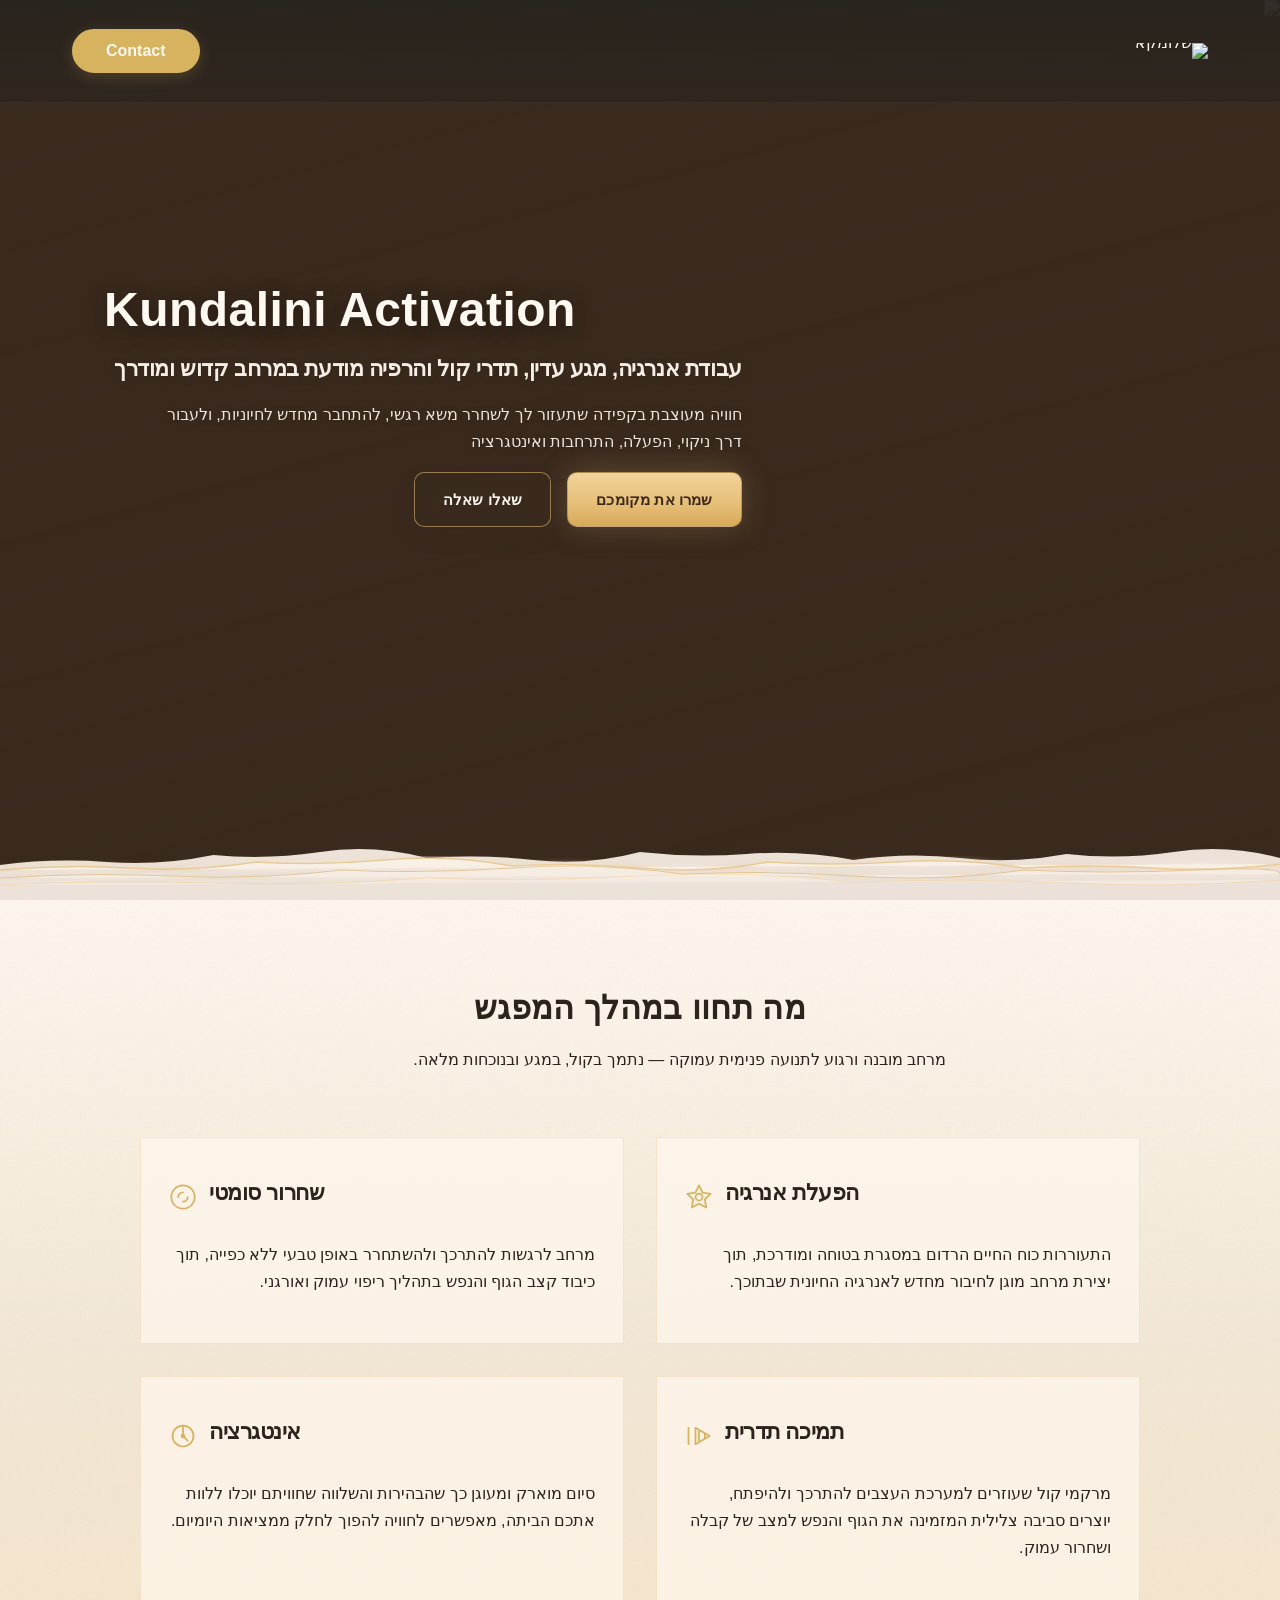
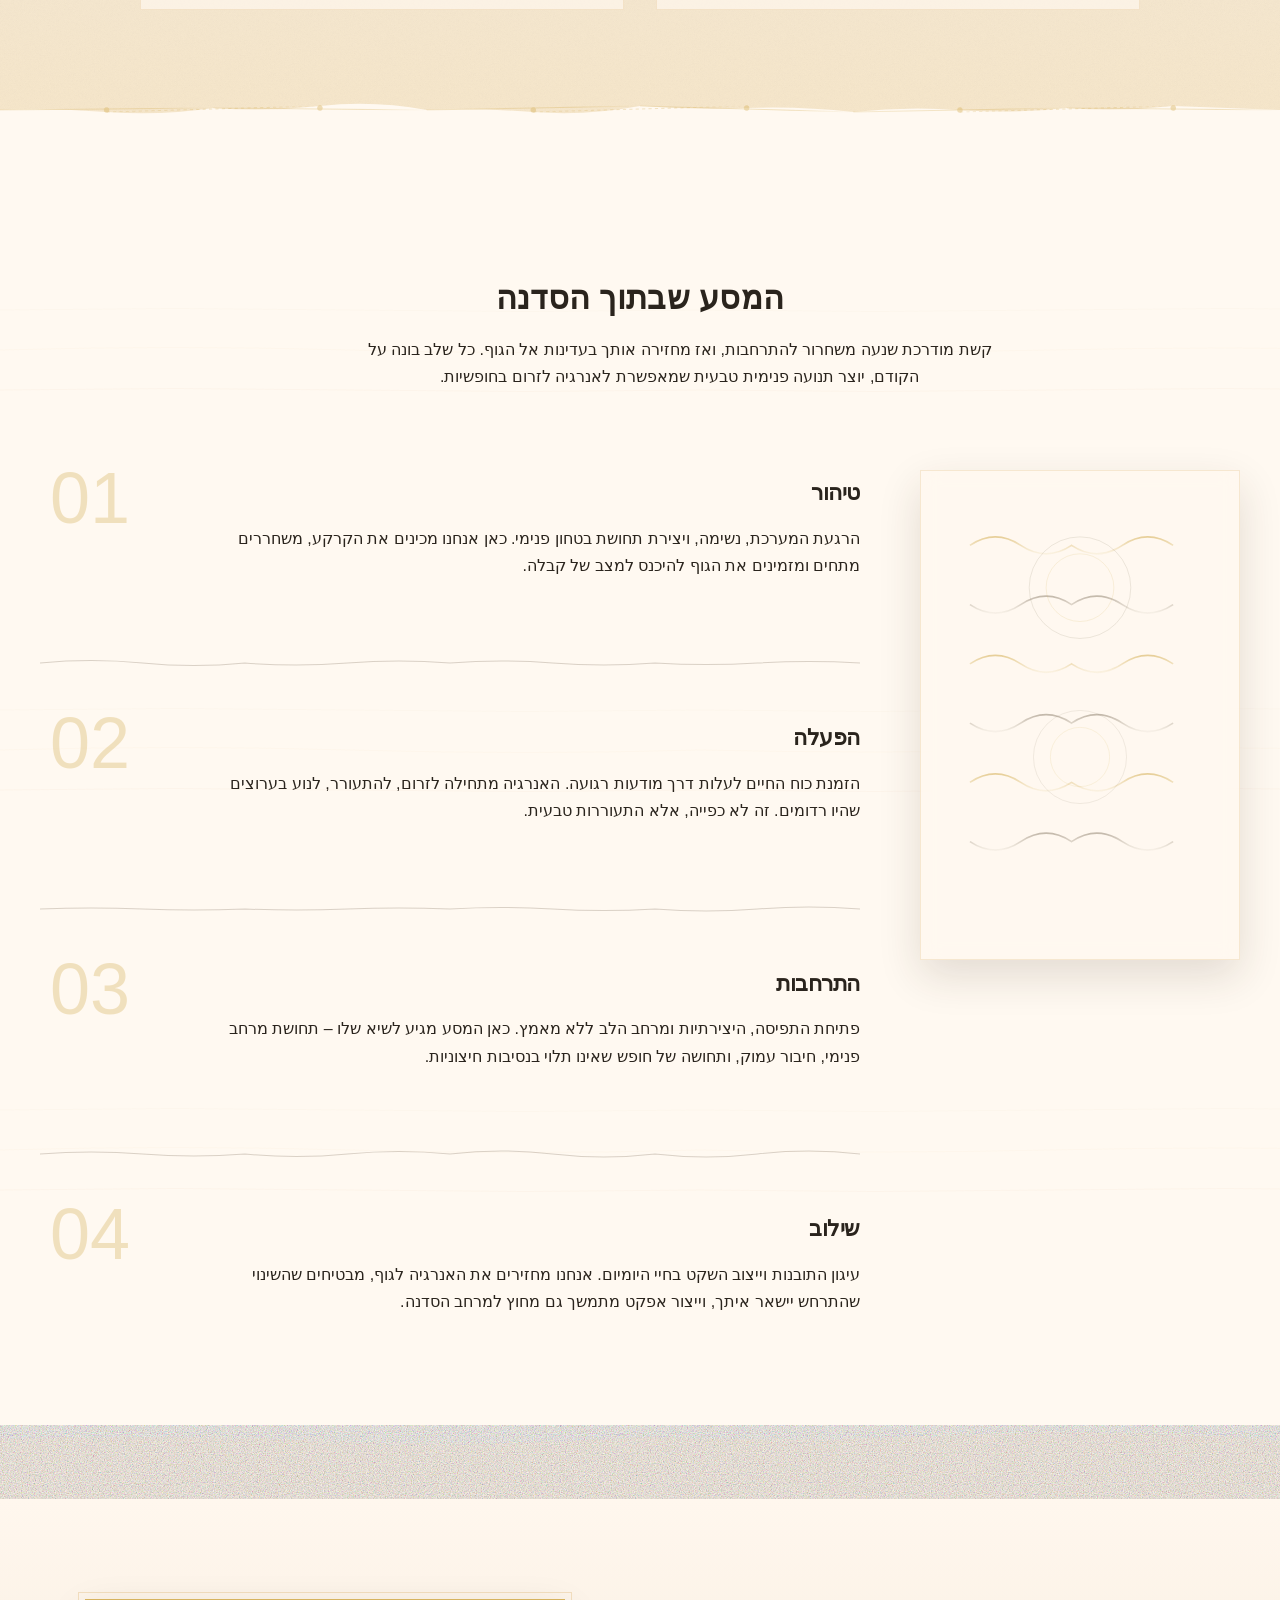
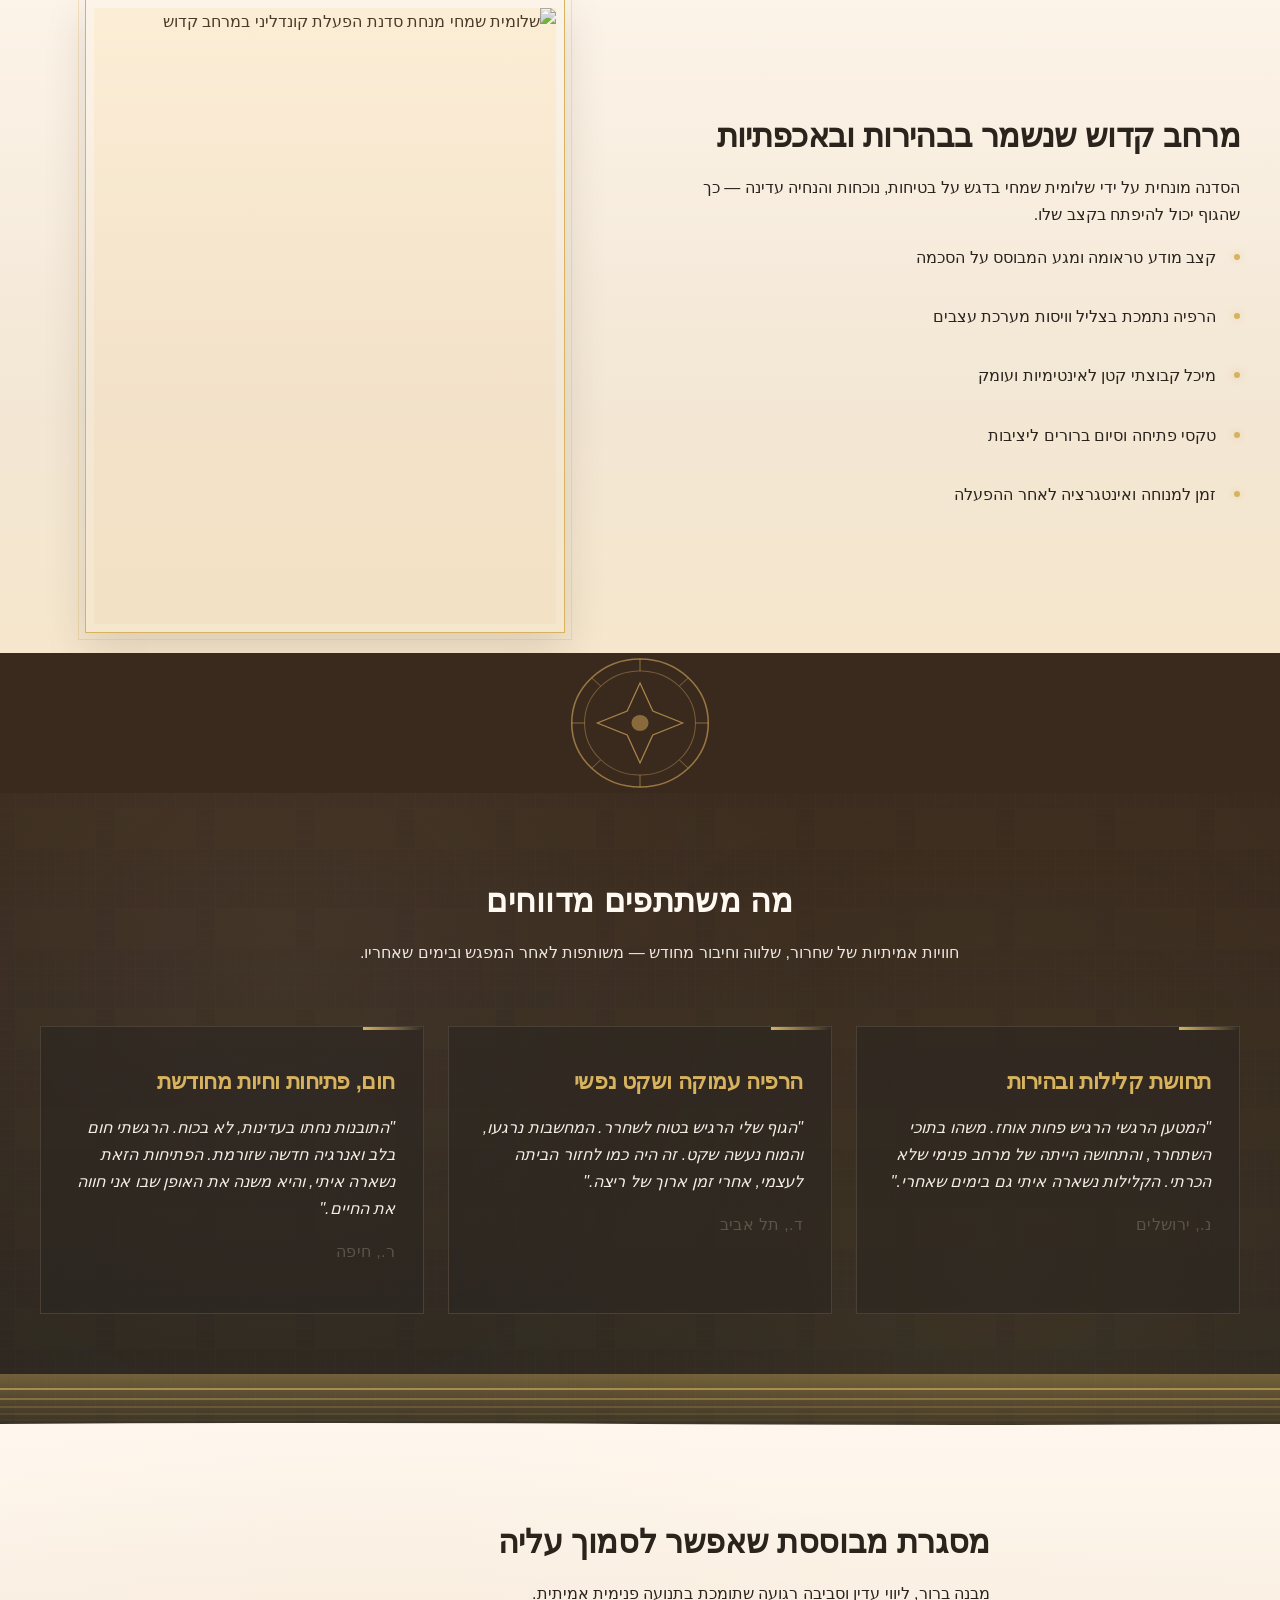
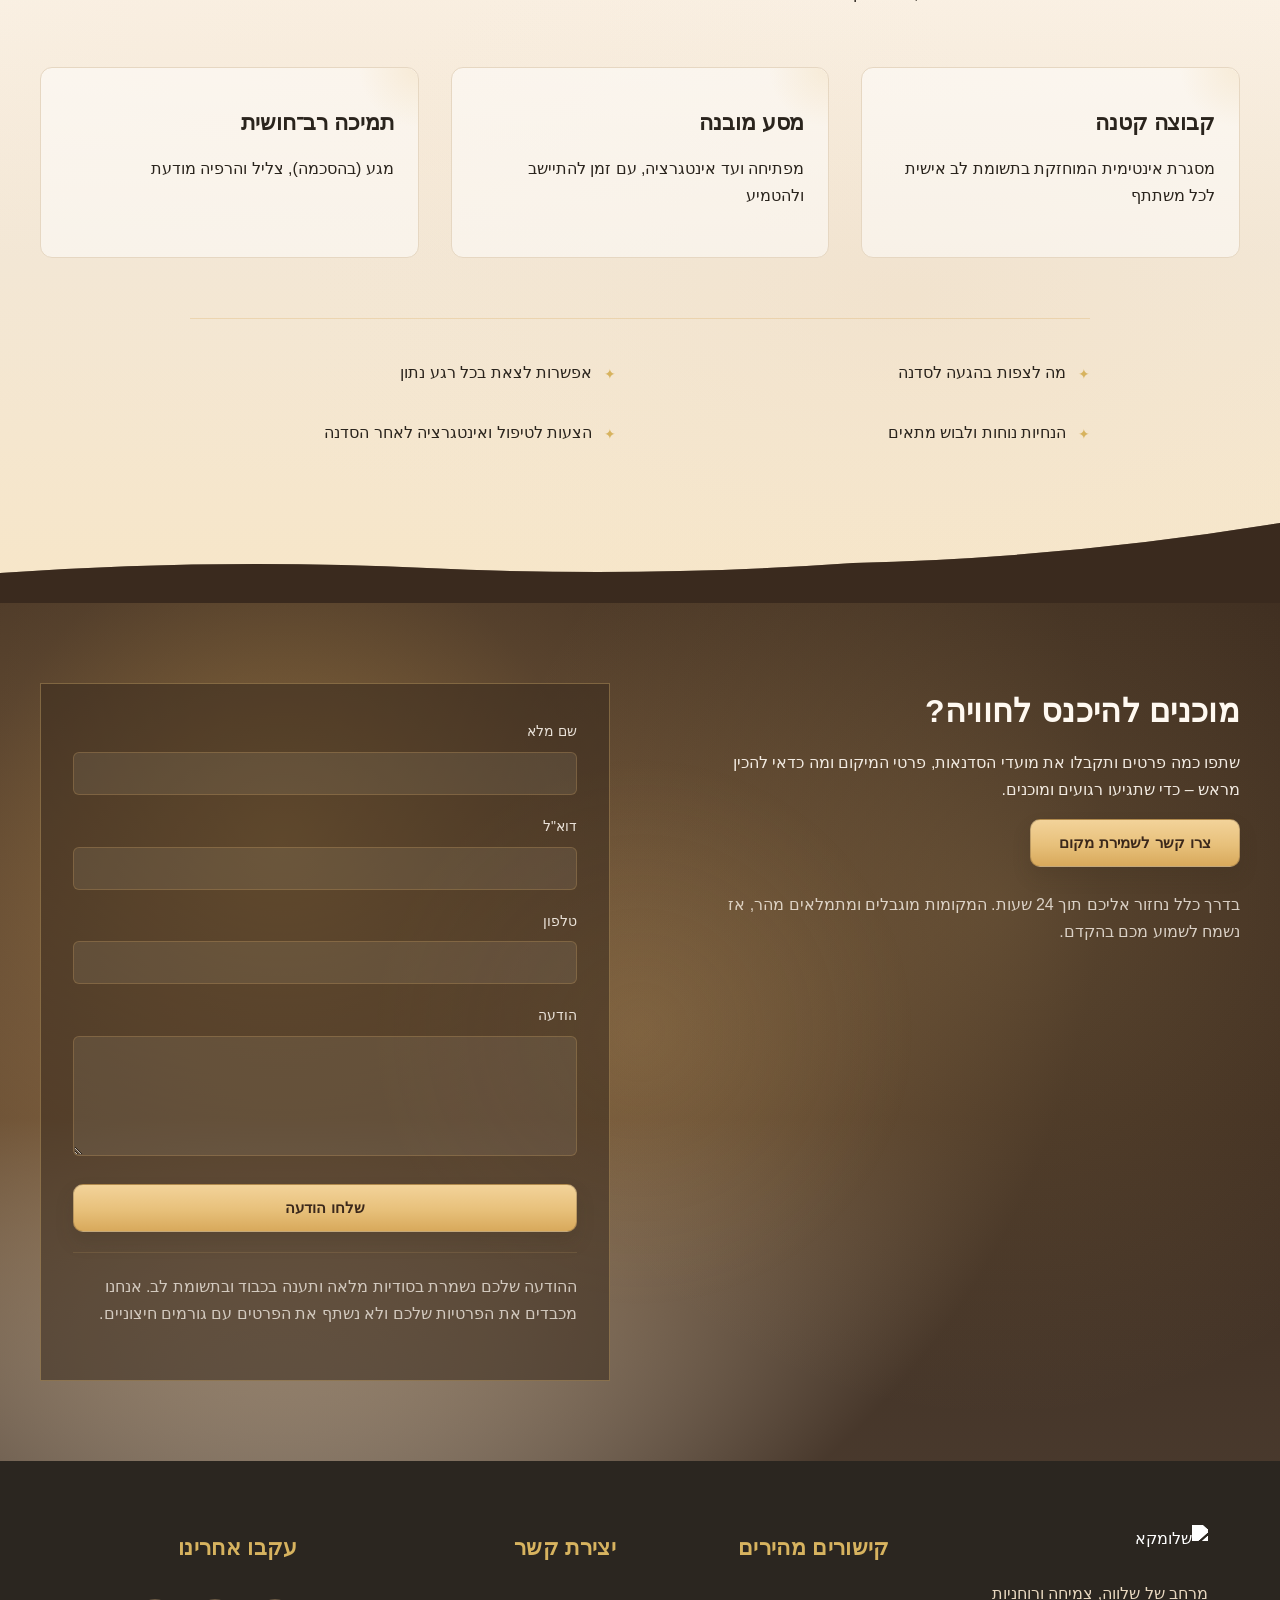
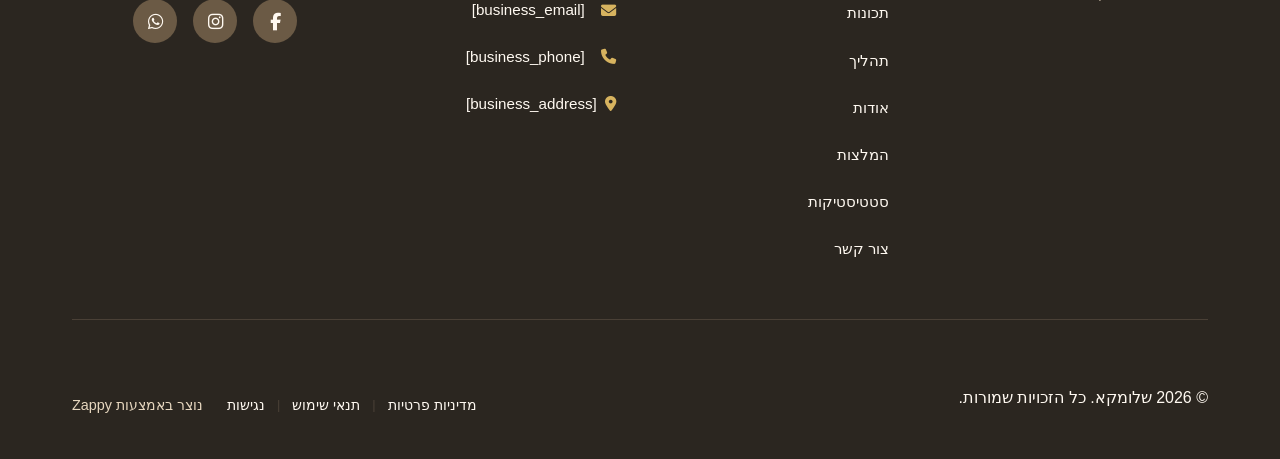
==== commit ce707fa7: "Background sync: Progressive GitHub Sync" ====
--- a/public/index.html
+++ b/public/index.html
@@ -1 +1 @@
-<!doctype html><html dir="rtl" lang="he"><head><meta charset="UTF-8"><meta content="width=device-width,initial-scale=1" name="viewport"><meta content="index, follow" name="robots"><title>הפעלת קונדליני לשחרור פנימי וחופש רוחני — שלומקא</title><meta content="סדנת קונדליני מיסטית בהנחיית שלומית סימצ&#39;י. שחררי נטלים רגשיים, התחברי לחיוניות הפנימית שלך וחוויי ריפוי טבעי דרך עבודת אנרגיה, מגע עדין ותדרי קול. מסע של טיהור והתרחבות מחכה לך." name="description"><meta content="הפעלת קונדליני, סדנת רוחניות, שחרור רגשי, ריפוי אנרגטי, צמיחה רוחנית" name="keywords"><link href="/assets/favicon.ico" rel="icon" type="image/x-icon"><link href="/assets/favicon-16x16.png" rel="icon" type="image/png" sizes="16x16"><link href="/assets/favicon-32x32.png" rel="icon" type="image/png" sizes="32x32"><link href="/assets/favicon-48x48.png" rel="icon" type="image/png" sizes="48x48"><link href="/assets/favicon-192x192.png" rel="icon" type="image/png" sizes="192x192"><link href="/assets/favicon-512x512.png" rel="icon" type="image/png" sizes="512x512"><link href="/assets/apple-touch-icon.png" rel="apple-touch-icon"><script>!function(){"use strict";var t="18ccdbd9-aa16-41fb-8353-57daefb50f26",e="https://api.zappy5.com/api/analytics/track",a=18e5,n=2592e6,o=!0,i=!0,r=!0;var s=function(){var e="zappy_visitor_"+t,a=null;try{if(a=localStorage.getItem(e)){var o=JSON.parse(a),i=Date.now();if(i-o.created<n)return o.lastSeen=i,localStorage.setItem(e,JSON.stringify(o)),o.id}}catch(t){console.warn("Zappy Analytics: LocalStorage not available")}var r="zv_"+Date.now()+"_"+Math.random().toString(36).substr(2,9);try{localStorage.setItem(e,JSON.stringify({id:r,created:Date.now(),lastSeen:Date.now()}))}catch(t){}return r}(),c=function(){var e="zappy_session_"+t,n=null;try{if(n=sessionStorage.getItem(e)){var o=JSON.parse(n),i=Date.now();if(i-o.timestamp<a)return o.timestamp=i,sessionStorage.setItem(e,JSON.stringify(o)),o.id}}catch(t){console.warn("Zappy Analytics: SessionStorage not available")}var r="zs_"+Date.now()+"_"+Math.random().toString(36).substr(2,9);try{sessionStorage.setItem(e,JSON.stringify({id:r,timestamp:Date.now()}))}catch(t){}return r}();function l(a,n){n=n||{};var o={website_id:t,event_type:a,page_path:window.location.pathname,referrer:document.referrer||"direct",visitor_id:s,session_id:c,metadata:n};if(navigator.sendBeacon){var i=new Blob([JSON.stringify(o)],{type:"application/json"});navigator.sendBeacon(e,i)}else fetch(e,{method:"POST",headers:{"Content-Type":"application/json"},body:JSON.stringify(o),keepalive:!0}).catch(function(t){console.warn("Zappy Analytics: Failed to track event",t)})}o&&l("pageview",{title:document.title,url:window.location.href}),i&&document.addEventListener("click",function(t){var e=t.target;if("BUTTON"===e.tagName||e.closest("button")){var a="BUTTON"===e.tagName?e:e.closest("button");l("click",{element:"button",text:a.textContent.trim().substring(0,100),id:a.id||null,class:a.className||null})}else if("A"===e.tagName||e.closest("a")){var n="A"===e.tagName?e:e.closest("a");l("navigation",{element:"link",text:n.textContent.trim().substring(0,100),href:n.href,external:n.hostname!==window.location.hostname})}},!0),r&&document.addEventListener("submit",function(t){var e=t.target;l("form_submit",{form_id:e.id||null,form_name:e.name||null,form_action:e.action||null,form_method:e.method||"GET"})},!0);var d=Date.now();window.addEventListener("beforeunload",function(){l("page_unload",{time_on_page:Math.floor((Date.now()-d)/1e3),page_path:window.location.pathname})}),window.zappyAnalytics={track:l,getVisitorId:function(){return s},getSessionId:function(){return c}}}()</script><meta content="הפעלת קונדליני לשחרור פנימי וחופש רוחני — שלומקא" property="og:title"><meta content="סדנת קונדליני מיסטית בהנחיית שלומית סימצ'י. שחררי נטלים רגשיים, התחברי לחיוניות הפנימית שלך וחוויי ריפוי טבעי דרך עבודת אנרגיה, מגע עדין ותדרי קול. מסע של טיהור והתרחבות מחכה לך." property="og:description"><meta content="website" property="og:type"><meta content="he_IL" property="og:locale"><meta content="summary_large_image" name="twitter:card"><meta content="הפעלת קונדליני לשחרור פנימי וחופש רוחני — שלומקא" name="twitter:title"><meta content="סדנת קונדליני מיסטית בהנחיית שלומית סימצ'י. שחררי נטלים רגשיים, התחברי לחיוניות הפנימית שלך וחוויי ריפוי טבעי דרך עבודת אנרגיה, מגע עדין ותדרי קול. מסע של טיהור והתרחבות מחכה לך." name="twitter:description"><link href="https://cdnjs.cloudflare.com/ajax/libs/font-awesome/6.4.0/css/all.min.css" rel="stylesheet"><link href="/assets/favicon.ico" rel="icon" type="image/x-icon"><link href="/assets/favicon-16x16.png" rel="icon" type="image/png" sizes="16x16"><link href="/assets/favicon-32x32.png" rel="icon" type="image/png" sizes="32x32"><link href="/assets/favicon-48x48.png" rel="icon" type="image/png" sizes="48x48"><link href="/assets/favicon-192x192.png" rel="icon" type="image/png" sizes="192x192"><link href="/assets/favicon-512x512.png" rel="icon" type="image/png" sizes="512x512"><link href="/assets/apple-touch-icon.png" rel="apple-touch-icon"><link href="https://cdn.jsdelivr.net/npm/vanilla-cookieconsent@3/dist/cookieconsent.css" rel="stylesheet"><script src="https://cdn.jsdelivr.net/npm/vanilla-cookieconsent@3/dist/cookieconsent.umd.js"></script><script src="https://cdn.jsdelivr.net/gh/mickidum/acc_toolbar/acctoolbar/acctoolbar.min.js"></script><link href="/styles.css" rel="stylesheet"><style id="zappy-dropdown-submenu-styles">#navMenu li:has(.sub-menu),.nav-menu li:has(.sub-menu),.navbar li:has(.sub-menu),nav li:has(.sub-menu){position:relative}#navMenu .sub-menu,.nav-menu .sub-menu,.navbar .sub-menu,nav .sub-menu{display:block!important;position:absolute!important;top:100%;left:0;min-width:220px;background:#fff;border-radius:8px;box-shadow:0 8px 25px rgba(0,0,0,.15);padding:8px 0;opacity:0;visibility:hidden;transform:translateY(10px);transition:all .3s ease;z-index:1000;list-style:none;pointer-events:none}#navMenu li:hover>.sub-menu,.nav-menu li:hover>.sub-menu,.navbar li:hover>.sub-menu,nav li:hover>.sub-menu{opacity:1!important;visibility:visible!important;transform:translateY(0)!important;pointer-events:auto!important}.sub-menu li{list-style:none;margin:0;padding:0}.sub-menu a{display:block!important;padding:10px 16px!important;color:var(--text-dark,#333)!important;font-weight:500;text-decoration:none;white-space:nowrap;transition:background-color .2s}.sub-menu a:hover{background-color:#f5f5f5}[dir=rtl] .nav-menu .sub-menu,[dir=rtl] .navbar .sub-menu,[dir=rtl] nav .sub-menu,html[lang=ar] .nav-menu .sub-menu,html[lang=ar] .navbar .sub-menu,html[lang=ar] nav .sub-menu,html[lang=he] .nav-menu .sub-menu,html[lang=he] .navbar .sub-menu,html[lang=he] nav .sub-menu{left:auto!important;right:0!important}.sub-menu:empty,.sub-menu:not(:has(li)),.sub-menu:not(:has(li:not(.zappy-hidden-menu-item))){display:none!important;opacity:0!important;visibility:hidden!important;pointer-events:none!important}li:has(.menu-group-title):hover>.sub-menu{opacity:1!important;visibility:visible!important;transform:translateY(0)!important;pointer-events:auto!important}#navMenu>li>.menu-group-title,.nav-menu>li>.menu-group-title{display:inline-block;padding:.5rem 1rem;cursor:default;user-select:none}@media (max-width:768px){#navMenu .sub-menu,.nav-menu .sub-menu,.navbar .sub-menu,nav .sub-menu{position:static!important;transform:none!important;box-shadow:none!important;background:0 0!important;max-height:0;overflow:hidden;opacity:0;visibility:hidden;transition:max-height .3s ease,opacity .3s ease;padding:0!important;border-radius:0!important}.sub-menu.mobile-expanded{max-height:500px!important;opacity:1!important;visibility:visible!important;padding:8px 0 8px 16px!important}[dir=rtl] .sub-menu.mobile-expanded,html[lang=he] .sub-menu.mobile-expanded{padding:8px 16px 8px 0!important}#navMenu li:hover>.sub-menu,.nav-menu li:hover>.sub-menu,.navbar li:hover>.sub-menu,nav li:hover>.sub-menu{opacity:0;visibility:hidden;pointer-events:none}#navMenu li>.sub-menu.mobile-expanded,.nav-menu li>.sub-menu.mobile-expanded,.navbar li>.sub-menu.mobile-expanded,nav li>.sub-menu.mobile-expanded{opacity:1!important;visibility:visible!important;pointer-events:auto!important}#navMenu li:has(.sub-menu),.nav-menu li:has(.sub-menu),.navbar li:has(.sub-menu),nav li:has(.sub-menu){display:flex!important;flex-wrap:wrap!important;align-items:center!important;position:relative!important;min-height:44px!important}#navMenu li:has(.sub-menu)>a,.nav-menu li:has(.sub-menu)>a,.navbar li:has(.sub-menu)>a,nav li:has(.sub-menu)>a{flex:1!important;min-width:0!important}#navMenu li:has(.sub-menu)>.menu-group-title,.nav-menu li:has(.sub-menu)>.menu-group-title,.navbar li:has(.sub-menu)>.menu-group-title,nav li:has(.sub-menu)>.menu-group-title{flex:1!important;min-width:0!important;padding:0!important;line-height:inherit!important}#navMenu li:has(.sub-menu)>.sub-menu,.nav-menu li:has(.sub-menu)>.sub-menu,.navbar li:has(.sub-menu)>.sub-menu,nav li:has(.sub-menu)>.sub-menu{flex-basis:100%!important;width:100%!important}#navMenu li:has(.sub-menu)>a [class*=arrow],#navMenu li:has(.sub-menu)>a [class*=chevron],.nav-menu li:has(.sub-menu)>a .fa-angle-down,.nav-menu li:has(.sub-menu)>a .fa-chevron-down,.nav-menu li:has(.sub-menu)>a [class*=arrow],.nav-menu li:has(.sub-menu)>a [class*=chevron],nav li:has(.sub-menu)>a [class*=arrow],nav li:has(.sub-menu)>a [class*=chevron]{display:none!important;visibility:hidden!important}.mobile-submenu-toggle{display:flex!important;align-items:center!important;justify-content:center!important;width:44px!important;height:auto!important;background:0 0!important;border:none!important;cursor:pointer!important;color:var(--text-dark)!important;position:static!important;flex-shrink:0!important;align-self:stretch!important;z-index:2!important;padding:0!important;margin:0!important}.mobile-submenu-toggle::after{content:''!important;width:0!important;height:0!important;border-left:6px solid transparent!important;border-right:6px solid transparent!important;border-top:7px solid currentColor!important;transition:transform .3s ease!important}.mobile-submenu-toggle.expanded::after{transform:rotate(180deg)!important}.sub-menu a{padding:10px 0!important;display:block!important;color:var(--text-dark)!important}.navbar .sub-menu li a,.zappy-products-dropdown .sub-menu a,nav.navbar .sub-menu li a{color:var(--text-dark)!important}}@media (min-width:769px){.mobile-submenu-toggle{display:none!important}}</style><style id="mobile-lang-menu-deployed-css">@media (max-width:768px){.lang-switcher,.nav-container .lang-switcher,.nav-cta-container .lang-switcher,.nav-ecommerce-icons .lang-switcher,.nav-icons-left .lang-switcher,.navbar .lang-switcher,.navbar .nav-cta-container .lang-switcher{display:none!important}.mobile-lang-menu{width:100%;border-top:1px solid rgba(128,128,128,.2);padding:8px 0 0 0;margin-top:8px}.mobile-lang-toggle{display:flex!important;align-items:center;justify-content:space-between;width:100%;padding:12px 16px;background:0 0;border:none;cursor:pointer;font-size:15px;color:inherit;font-family:inherit}.mobile-lang-toggle::after{content:'';display:inline-block;width:8px;height:8px;border-right:2px solid currentColor;border-bottom:2px solid currentColor;transform:rotate(45deg);transition:transform .3s ease;margin-left:8px}.mobile-lang-toggle.expanded::after{transform:rotate(-135deg)}.mobile-lang-options{max-height:0;overflow:hidden;transition:max-height .3s ease}.mobile-lang-options.expanded{max-height:300px}.mobile-lang-option{display:flex!important;align-items:center;gap:10px;padding:10px 24px;text-decoration:none;color:inherit;font-size:14px;font-family:inherit}.mobile-lang-option:hover{background:rgba(128,128,128,.1)}.mobile-lang-option.active{font-weight:600;opacity:.7;pointer-events:none}.mobile-lang-option img{width:20px;height:20px;border-radius:50%}}@media (min-width:769px){.mobile-lang-menu{display:none!important}}</style><style id="zappy-widget-visibility">#mic-access-tool-box,#mic-access-tool-general-button,#mic-init-access-tool #mic-access-tool-box,#mic-init-access-tool #mic-access-tool-general-button,#mic-init-access-tool .mic-access-tool-general-button,._access-icon,._access-menu,.mic-access-tool-box,.mic-access-tool-general-button,div[id*=mic-access-tool-box]{display:none!important;visibility:hidden!important;opacity:0!important;pointer-events:none!important}</style></head><body><nav class="navbar" dir="rtl"><button class="mobile-toggle" aria-label="תפריט" id="mobileToggle"><svg viewbox="0 0 24 24" class="hamburger-icon" fill="none" height="24" width="24"><path d="M3 12h18M3 6h18M3 18h18" stroke="currentColor" stroke-width="2" stroke-linecap="round"></path></svg><svg viewbox="0 0 24 24" class="close-icon" fill="none" height="24" width="24" style="display:none"><path d="M18 6L6 18M6 6l12 12" stroke="currentColor" stroke-width="2" stroke-linecap="round"></path></svg></button><button class="phone-header-btn" aria-label="התקשר"><svg viewbox="0 0 24 24" height="20" fill="currentColor" width="20"><path d="M22 16.92v3a2 2 0 0 1-2.18 2 19.79 19.79 0 0 1-8.63-3.07 19.5 19.5 0 0 1-6-6 19.79 19.79 0 0 1-3.07-8.67A2 2 0 0 1 4.11 2h3a2 2 0 0 1 2 1.72 12.84 12.84 0 0 0 .7 2.81 2 2 0 0 1-.45 2.11L8.09 9.91a16 16 0 0 0 6 6l1.27-1.27a2 2 0 0 1 2.11-.45 12.84 12.84 0 0 0 2.81.7A2 2 0 0 1 22 16.92z"></path></svg></button><div class="nav-container"><div class="nav-right-group"><div class="nav-brand"><a href="/" class="logo-link"><img alt="שלומקא" src="/assets/business-logo.webp" class="logo"></a></div><ul class="nav-menu" id="navMenu"></ul></div><div class="nav-cta-container"><a href="#contact" class="nav-cta-btn">Contact</a></div></div></nav><script>window.addEventListener("load",function(){const e=document.querySelector(".navbar, nav, header");if(!e)return void console.log("[Navbar] Navbar element not found");let t=document.getElementById("mobileToggle")||document.querySelector(".mobile-toggle")||document.querySelector(".hamburger")||document.querySelector(".hamburger-menu")||document.querySelector(".menu-toggle")||document.querySelector(".burger-menu")||document.querySelector('[aria-label="Menu"]')||document.querySelector('[aria-label="תפריט"]');const o=document.querySelector(".phone-header-btn"),n=window.getComputedStyle(e);let r=n.backgroundColor;if(console.log("[Navbar] Initial navbar background:",r),"transparent"===r||"rgba(0, 0, 0, 0)"===r||r.startsWith("rgba")&&r.includes(", 0)")){const e=n.backgroundImage;if(e&&"none"!==e)console.log("[Navbar] Navbar has background image/gradient, using dark text"),r="rgb(240, 240, 240)";else{const e=window.getComputedStyle(document.body).backgroundColor;console.log("[Navbar] Navbar transparent, using body background:",e),r=e}}const i=r.match(/\d+/g);if(i&&i.length>=3){const e=(.299*parseInt(i[0])+.587*parseInt(i[1])+.114*parseInt(i[2]))/255;console.log("[Navbar] Mobile button colors preserved from Claude CSS (luminance:",e.toFixed(2)+")");const n=document.createElement("style");n.id="zappy-mobile-nav-fix";document.documentElement.lang;document.documentElement.dir,n.textContent='\n        /* Hide mobile buttons on desktop, show only on mobile */\n        @media (min-width: 769px) {\n          .mobile-toggle,\n          .phone-header-btn {\n            display: none !important;\n          }\n        }\n        \n        /* Show and position mobile buttons correctly on mobile */\n        @media (max-width: 768px) {\n          .mobile-toggle,\n          .phone-header-btn {\n            position: absolute !important;\n            top: 50% !important;\n            transform: translateY(-50%) !important;\n            z-index: 1001 !important;\n            display: flex !important;\n            align-items: center !important;\n            justify-content: center !important;\n            width: 36px !important;\n            height: 36px !important;\n            border-radius: 50% !important;\n            border: none !important;\n            cursor: pointer !important;\n            padding: 6px !important;\n            background: none !important;\n            color: var(--nav-text, var(--text-dark)) !important;\n          }\n          \n          /* LTR positioning (default): hamburger LEFT, phone RIGHT */\n          html:not([dir="rtl"]):not([lang="he"]):not([lang="ar"]) .mobile-toggle,\n          html[dir="ltr"] .mobile-toggle {\n            left: 12px !important;\n            right: auto !important;\n          }\n          html:not([dir="rtl"]):not([lang="he"]):not([lang="ar"]) .phone-header-btn,\n          html[dir="ltr"] .phone-header-btn {\n            right: 12px !important;\n            left: auto !important;\n          }\n          \n          /* RTL positioning: hamburger RIGHT, phone LEFT */\n          html[dir="rtl"] .mobile-toggle,\n          html[lang="he"] .mobile-toggle,\n          html[lang="ar"] .mobile-toggle {\n            right: 12px !important;\n            left: auto !important;\n          }\n          html[dir="rtl"] .phone-header-btn,\n          html[lang="he"] .phone-header-btn,\n          html[lang="ar"] .phone-header-btn {\n            left: 12px !important;\n            right: auto !important;\n          }\n          \n          /* CRITICAL: Ensure nav-container has min-height on mobile */\n          /* All children are positioned absolutely/fixed on mobile, so height:auto collapses to 0 */\n          .nav-container {\n            min-height: 70px !important;\n            position: relative !important;\n          }\n          \n          /* Ensure SVG icons are properly sized and inherit color */\n          .mobile-toggle svg,\n          .phone-header-btn svg {\n            width: 24px !important;\n            height: 24px !important;\n            /* Don\'t force display - let JavaScript control hamburger/close toggle */\n          }\n          \n          /* Reset nav-cta-container on mobile - remove desktop box-shadow/padding */\n          /* that creates a visible ghost box when CTA button is hidden */\n          .nav-cta-container {\n            box-shadow: none !important;\n            padding: 0 !important;\n          }\n          \n          /* Hide nav-cta-container entirely on mobile when there\'s no lang-switcher */\n          /* (only the CTA button is inside, and it\'s hidden on mobile) */\n          .nav-cta-container:not(:has(.lang-switcher)) {\n            display: none !important;\n          }\n          \n          /* CRITICAL: Prevent hero image fade gradient from bleeding over headline text */\n          /* The .image-fade-gradient has bottom: -30px (extends below parent) */\n          /* On mobile stacked layout, this overlaps the h1 text below the image */\n          .hero-image-column {\n            overflow: hidden !important;\n          }\n          .image-fade-gradient {\n            bottom: 0 !important;\n          }\n          \n          /* Hide desktop language switcher on mobile - hamburger menu handles it */\n          /* High specificity to override stored CSS */\n          .lang-switcher,\n          .nav-cta-container .lang-switcher,\n          .nav-container .lang-switcher,\n          .navbar .lang-switcher,\n          .navbar .nav-cta-container .lang-switcher {\n            display: none !important;\n          }\n        }\n      ';const r=document.getElementById("zappy-mobile-nav-fix");r&&r.remove(),document.head.appendChild(n),console.log("[Navbar] Critical CSS injected for mobile nav positioning");const l=window.innerWidth<=768;if(t){const e=t.querySelector(".hamburger-icon"),o=t.querySelector(".close-icon");e&&(e.style.setProperty("width","24px","important"),e.style.setProperty("height","24px","important"),e.style.setProperty("display","block","important")),o&&(o.style.setProperty("width","24px","important"),o.style.setProperty("height","24px","important"),o.style.setProperty("display","none","important")),l?(t.style.setProperty("position","absolute","important"),t.style.setProperty("top","50%","important"),t.style.setProperty("transform","translateY(-50%)","important"),t.style.setProperty("z-index","1001","important"),t.style.removeProperty("left"),t.style.removeProperty("right"),console.log("[Navbar] Mobile toggle positioning applied (mobile viewport)")):(t.style.removeProperty("position"),t.style.removeProperty("top"),t.style.removeProperty("transform"),t.style.removeProperty("z-index"),t.style.removeProperty("left"),t.style.removeProperty("right"),console.log("[Navbar] Desktop viewport - cleared mobile toggle inline positioning"))}if(o){const e=o.querySelector("svg");e&&(e.style.width="24px",e.style.height="24px",e.setAttribute("width","24"),e.setAttribute("height","24")),l?(o.style.setProperty("position","absolute","important"),o.style.setProperty("top","50%","important"),o.style.setProperty("transform","translateY(-50%)","important"),o.style.setProperty("z-index","1001","important"),o.style.removeProperty("left"),o.style.removeProperty("right"),console.log("[Navbar] Phone button positioning applied (mobile viewport)")):(o.style.removeProperty("position"),o.style.removeProperty("top"),o.style.removeProperty("transform"),o.style.removeProperty("z-index"),o.style.removeProperty("left"),o.style.removeProperty("right"),console.log("[Navbar] Desktop viewport - cleared phone button inline positioning"))}}else console.log("[Navbar] Could not parse background color:",r);t=document.getElementById("mobileToggle")||document.querySelector(".mobile-toggle")||document.querySelector(".hamburger")||document.querySelector(".hamburger-menu")||document.querySelector(".menu-toggle")||document.querySelector(".burger-menu")||document.querySelector('[aria-label="Menu"]')||document.querySelector('[aria-label="תפריט"]');const l=document.getElementById("navMenu")||document.querySelector(".nav-menu")||document.querySelector(".nav-links")||document.querySelector("nav ul:not(.submenu)");if(!t||!l)return void console.log("[Navbar] Mobile toggle or menu not found:",{toggle:!!t,menu:!!l});l.id||(l.id="navMenu"),console.log("[Navbar] Initializing mobile menu...");const a=t.cloneNode(!0);t.parentNode.replaceChild(a,t),a.addEventListener("click",function(e){e.preventDefault(),e.stopPropagation();const t=this.querySelector(".hamburger-icon"),o=this.querySelector(".close-icon");l.classList.contains("active")?(l.classList.remove("active"),t&&t.style.setProperty("display","block","important"),o&&o.style.setProperty("display","none","important"),document.body.style.overflow="",console.log("[Navbar] Menu closed")):(l.classList.add("active"),t&&t.style.setProperty("display","none","important"),o&&o.style.setProperty("display","block","important"),document.body.style.overflow="hidden",console.log("[Navbar] Menu opened"))}),l.querySelectorAll("a").forEach(function(e){e.addEventListener("click",function(){if("#"===this.getAttribute("href"))return;const e=a.querySelector(".hamburger-icon"),t=a.querySelector(".close-icon");l.classList.remove("active"),e&&e.style.setProperty("display","block","important"),t&&t.style.setProperty("display","none","important"),document.body.style.overflow="",console.log("[Navbar] Menu closed (link clicked)")})});var s=l.querySelectorAll(".dropdown-toggle");s.forEach(function(e){e.addEventListener("click",function(e){e.preventDefault(),e.stopPropagation();var t=this.closest(".nav-dropdown");t&&(t.parentNode.querySelectorAll(".nav-dropdown.open").forEach(function(e){e!==t&&e.classList.remove("open")}),t.classList.toggle("open"),console.log("[Navbar] Dropdown toggled:",t.classList.contains("open")?"open":"closed"))})}),document.addEventListener("click",function(e){e.target.closest(".nav-dropdown")||document.querySelectorAll(".nav-dropdown.open").forEach(function(e){e.classList.remove("open")})}),console.log("[Navbar] Dropdown handlers initialized for "+s.length+" dropdowns"),o&&o.addEventListener("click",function(){const e=document.querySelectorAll('a[href^="tel:"]'),t=e.length>0?e[0].getAttribute("href").replace("tel:",""):"[business_phone]";window.location.href="tel:"+t,console.log("[Navbar] Phone button clicked")}),console.log("[Navbar] Mobile menu initialized successfully");const p=function(){const e=document.querySelector(".whatsapp-float");e&&(window.innerWidth>=769?(e.style.setProperty("display","none","important"),e.style.setProperty("visibility","hidden","important"),e.style.setProperty("opacity","0","important"),e.style.setProperty("pointer-events","none","important"),console.log("[WhatsApp] Button hidden on desktop")):(e.style.removeProperty("display"),e.style.removeProperty("visibility"),e.style.removeProperty("opacity"),e.style.removeProperty("pointer-events"),console.log("[WhatsApp] Button visible on mobile")))};let c;p(),window.addEventListener("resize",function(){clearTimeout(c),c=setTimeout(p,100)})})</script><main><section class="index-hero-section" data-layout-spec="בית-hero" data-hero-type="fullscreen-scrim"><img alt="מרחב סדנת קונדליני בתאורה חמה ומיסטית" src="/assets/site-index-hero-image-1.webp" class="index-hero-bg" data-context="Cinematic warm-toned workshop scene for Kundalini Activation. Soft-focus meditation space with warm golden lighting, subtle sacred geometry bokeh effects in background, sand and pearl color tones. Peaceful atmosphere with hints of candles or soft ambient light. Shot from slightly elevated angle showing serene workshop environment. Aura-like blur effect, mystical but refined aesthetic. No people visible, focus on the sacred space itself." data-hero-bg="true" data-placeholder="index-hero-image-1" height="1080" width="1920"><div class="index-hero-scrim" aria-hidden="true"></div><div class="index-hero-content"><div class="index-hero-text-wrapper"><h1 class="index-hero-headline">מסע קונדליני מיסטי לשחרור פנימי</h1><h3 class="index-hero-subtitle">עבודת אנרגיה, מגע עדין, תדרי קול והרפיה מודעת במרחב קדוש ומודרך</h3><p class="index-hero-description">חוויה מעוצבת בקפידה שתעזור לך לשחרר משא רגשי, להתחבר מחדש לחיוניות, ולעבור דרך ניקוי, הפעלה, התרחבות ואינטגרציה</p><div class="index-hero-cta-group"><a href="#contact" class="index-hero-btn-primary">שמרו את מקומכם</a><a href="#contact" class="index-hero-btn-secondary">שאלו שאלה</a></div></div></div><div class="index-hero-divider-wrapper"><svg viewbox="0 0 1200 100" xmlns="http://www.w3.org/2000/svg" aria-hidden="true" data-no-icon-edit="true" preserveaspectratio="none"><defs><lineargradient id="index-hero-gold-glow" x1="0%" x2="0%" y1="0%" y2="100%"><stop offset="0%" style="stop-color:#E7C07A;stop-opacity:0.8"></stop><stop offset="50%" style="stop-color:#D8A95B;stop-opacity:0.5"></stop><stop offset="100%" style="stop-color:#F3E7D5;stop-"></stop></lineargradient><filter id="index-hero-glow-filter"><fegaussianblur result="coloredBlur" stddeviation="3"></fegaussianblur><femerge><femergenode in="coloredBlur"></femergenode><femergenode in="SourceGraphic"></femergenode></femerge></filter></defs><path d="M0,100 L0,65 Q50,58 100,62 T200,55 Q250,60 300,52 T400,58 Q450,54 500,60 T600,52 Q650,58 700,54 T800,60 Q850,52 900,58 T1000,54 Q1050,60 1100,52 T1200,58 L1200,100 Z" fill="#FFF7EE" opacity="0.9"></path><path d="M0,70 Q60,64 120,68 T240,62 Q300,66 360,60 T480,66 Q540,62 600,68 T720,62 Q780,66 840,62 T960,68 Q1020,64 1080,68 T1200,64" stroke="#E7C07A" stroke-width="1.5" fill="#FFF7EE" opacity="0.7" filter="url(#index-hero-glow-filter)"></path><path d="M0,78 Q80,72 160,76 T320,70 Q400,74 480,68 T640,74 Q720,70 800,76 T960,70 Q1040,74 1120,70 T1200,74" stroke="#D8A95B" stroke-width="1" fill="#FFF7EE" opacity="0.5" filter="url(#index-hero-glow-filter)"></path><path d="M0,85 Q100,80 200,83 T400,78 Q500,82 600,76 T800,82 Q900,78 1000,83 T1200,80" stroke="#FFC86B" stroke-width="0.8" fill="#FFF7EE" opacity="0.4"></path></svg></div></section><section class="index-features-section" data-layout-spec="בית-features" id="features"><div class="index-features-section__container"><div class="index-features-section__intro"><h2 class="index-features-section__title">מה תחוו במהלך המפגש</h2><p class="index-features-section__description">מרחב מובנה ורגוע לתנועה פנימית עמוקה — נתמך בקול, במגע ובנוכחות מלאה.</p></div><div class="index-features-section__grid"><article class="index-features-section__card"><div class="index-features-section__card-header"><svg viewbox="0 0 24 24" xmlns="http://www.w3.org/2000/svg" class="index-features-section__icon" data-element-type="icon" data-icon-type="svg" fill="none"><path d="M12 2L15.09 8.26L22 9.27L17 14.14L18.18 21.02L12 17.77L5.82 21.02L7 14.14L2 9.27L8.91 8.26L12 2Z" stroke="currentColor" stroke-width="1.5" stroke-linecap="round" stroke-linejoin="round"></path><circle cx="12" cy="12" r="3" stroke="currentColor" stroke-width="1.5"></circle></svg><h3 class="index-features-section__card-title">הפעלת אנרגיה</h3></div><p class="index-features-section__card-text">התעוררות כוח החיים הרדום במסגרת בטוחה ומודרכת, תוך יצירת מרחב מוגן לחיבור מחדש לאנרגיה החיונית שבתוכך.</p></article><article class="index-features-section__card"><div class="index-features-section__card-header"><svg viewbox="0 0 24 24" xmlns="http://www.w3.org/2000/svg" class="index-features-section__icon" data-element-type="icon" data-icon-type="svg" fill="none"><path d="M12 22C17.5228 22 22 17.5228 22 12C22 6.47715 17.5228 2 12 2C6.47715 2 2 6.47715 2 12C2 17.5228 6.47715 22 12 22Z" stroke="currentColor" stroke-width="1.5"></path><path d="M8 12C8 9.79086 9.79086 8 12 8" stroke="currentColor" stroke-width="1.5" stroke-linecap="round"></path><path d="M12 16C14.2091 16 16 14.2091 16 12" stroke="currentColor" stroke-width="1.5" stroke-linecap="round"></path></svg><h3 class="index-features-section__card-title">שחרור סומטי</h3></div><p class="index-features-section__card-text">מרחב לרגשות להתרכך ולהשתחרר באופן טבעי ללא כפייה, תוך כיבוד קצב הגוף והנפש בתהליך ריפוי עמוק ואורגני.</p></article><article class="index-features-section__card"><div class="index-features-section__card-header"><svg viewbox="0 0 24 24" xmlns="http://www.w3.org/2000/svg" class="index-features-section__icon" data-element-type="icon" data-icon-type="svg" fill="none"><path d="M9 18V5L21 12L9 19V18Z" stroke="currentColor" stroke-width="1.5" stroke-linejoin="round"></path><path d="M3 5V19" stroke="currentColor" stroke-width="1.5" stroke-linecap="round"></path><path d="M12 8L12 16" stroke="currentColor" stroke-width="1.5" stroke-linecap="round"></path><path d="M17 10L17 14" stroke="currentColor" stroke-width="1.5" stroke-linecap="round"></path></svg><h3 class="index-features-section__card-title">תמיכה תדרית</h3></div><p class="index-features-section__card-text">מרקמי קול שעוזרים למערכת העצבים להתרכך ולהיפתח, יוצרים סביבה צלילית המזמינה את הגוף והנפש למצב של קבלה ושחרור עמוק.</p></article><article class="index-features-section__card"><div class="index-features-section__card-header"><svg viewbox="0 0 24 24" xmlns="http://www.w3.org/2000/svg" class="index-features-section__icon" data-element-type="icon" data-icon-type="svg" fill="none"><circle cx="12" cy="12" r="9" stroke="currentColor" stroke-width="1.5"></circle><path d="M12 3V12L16 16" stroke="currentColor" stroke-width="1.5" stroke-linecap="round" stroke-linejoin="round"></path><circle cx="12" cy="12" r="2" fill="currentColor"></circle></svg><h3 class="index-features-section__card-title">אינטגרציה</h3></div><p class="index-features-section__card-text">סיום מוארק ומעוגן כך שהבהירות והשלווה שחוויתם יוכלו ללוות אתכם הביתה, מאפשרים לחוויה להפוך לחלק ממציאות היומיום.</p></article></div></div><div class="index-features-section__divider-wrapper"><svg viewbox="0 0 1200 100" xmlns="http://www.w3.org/2000/svg" aria-hidden="true" data-no-icon-edit="true" preserveaspectratio="none"><defs><lineargradient id="lattice-gradient" x1="0%" x2="100%" y1="0%" y2="0%"><stop offset="0%" stop-color="var(--accent)" stop-opacity="0.45"></stop><stop offset="70%" stop-color="var(--accent)" stop-opacity="0.75"></stop><stop offset="100%" stop-color="var(--accent)" stop-opacity="0"></stop></lineargradient></defs><path d="M0,100 L0,60 Q50,58 100,62 T200,58 Q250,62 300,56 T400,60 Q450,58 500,62 T600,56 Q650,60 700,58 T800,62 Q850,56 900,60 T1000,58 Q1050,62 1100,56 L1200,60 L1200,100 Z" fill="var(--bg-light)"></path><g fill="none" opacity="0.6" stroke="url(#lattice-gradient)" stroke-width="0.8"><line x1="0" x2="200" y1="60" y2="58"></line><line x1="200" x2="400" y1="58" y2="60"></line><line x1="400" x2="600" y1="60" y2="56"></line><line x1="600" x2="800" y1="56" y2="62"></line><line x1="800" x2="1000" y1="62" y2="58"></line><line x1="1000" x2="1200" y1="58" y2="60"></line><circle cx="100" cy="60" r="2.5" fill="var(--accent)" opacity="0.7"></circle><circle cx="300" cy="58" r="2.5" fill="var(--accent)" opacity="0.7"></circle><circle cx="500" cy="60" r="2.5" fill="var(--accent)" opacity="0.7"></circle><circle cx="700" cy="58" r="2.5" fill="var(--accent)" opacity="0.7"></circle><circle cx="900" cy="60" r="2.5" fill="var(--accent)" opacity="0.7"></circle><circle cx="1100" cy="58" r="2.5" fill="var(--accent)" opacity="0.7"></circle><line x1="100" x2="300" y1="62" y2="56" stroke-dasharray="3,3"></line><line x1="500" x2="700" y1="62" y2="56" stroke-dasharray="3,3"></line><line x1="900" x2="1100" y1="62" y2="56" stroke-dasharray="3,3"></line></g></svg></div></section><section class="index-process-section" data-layout-spec="בית-process"><div class="index-process-container"><div class="index-process-intro"><h2>המסע שבתוך הסדנה</h2><p>קשת מודרכת שנעה משחרור להתרחבות, ואז מחזירה אותך בעדינות אל הגוף. כל שלב בונה על הקודם, יוצר תנועה פנימית טבעית שמאפשרת לאנרגיה לזרום בחופשיות.</p></div><div class="index-process-main-wrapper"><div class="index-process-steps-column"><div class="index-process-step"><div class="index-process-step-number" aria-hidden="true">01</div><div class="index-process-step-content"><h3>טיהור</h3><p>הרגעת המערכת, נשימה, ויצירת תחושת בטחון פנימי. כאן אנחנו מכינים את הקרקע, משחררים מתחים ומזמינים את הגוף להיכנס למצב של קבלה.</p></div></div><svg viewbox="0 0 800 40" xmlns="http://www.w3.org/2000/svg" aria-hidden="true" data-no-icon-edit="true" preserveaspectratio="none" class="index-process-frequency-line"><path d="M0,20 Q50,15 100,20 T200,20 Q250,24 300,20 T400,20 Q450,16 500,20 T600,20 Q650,23 700,20 T800,20" stroke="currentColor" stroke-width="1" fill="none" opacity="0.25"></path></svg><div class="index-process-step"><div class="index-process-step-number" aria-hidden="true">02</div><div class="index-process-step-content"><h3>הפעלה</h3><p>הזמנת כוח החיים לעלות דרך מודעות רגועה. האנרגיה מתחילה לזרום, להתעורר, לנוע בערוצים שהיו רדומים. זה לא כפייה, אלא התעוררות טבעית.</p></div></div><svg viewbox="0 0 800 40" xmlns="http://www.w3.org/2000/svg" aria-hidden="true" data-no-icon-edit="true" preserveaspectratio="none" class="index-process-frequency-line"><path d="M0,20 Q50,18 100,20 T200,20 Q250,22 300,20 T400,20 Q450,17 500,20 T600,20 Q650,24 700,20 T800,20" stroke="currentColor" stroke-width="1" fill="none" opacity="0.25"></path></svg><div class="index-process-step"><div class="index-process-step-number" aria-hidden="true">03</div><div class="index-process-step-content"><h3>התרחבות</h3><p>פתיחת התפיסה, היצירתיות ומרחב הלב ללא מאמץ. כאן המסע מגיע לשיא שלו – תחושת מרחב פנימי, חיבור עמוק, ותחושה של חופש שאינו תלוי בנסיבות חיצוניות.</p></div></div><svg viewbox="0 0 800 40" xmlns="http://www.w3.org/2000/svg" aria-hidden="true" data-no-icon-edit="true" preserveaspectratio="none" class="index-process-frequency-line"><path d="M0,20 Q50,16 100,20 T200,20 Q250,25 300,20 T400,20 Q450,14 500,20 T600,20 Q650,26 700,20 T800,20" stroke="currentColor" stroke-width="1" fill="none" opacity="0.25"></path></svg><div class="index-process-step"><div class="index-process-step-number" aria-hidden="true">04</div><div class="index-process-step-content"><h3>שילוב</h3><p>עיגון התובנות וייצוב השקט בחיי היומיום. אנחנו מחזירים את האנרגיה לגוף, מבטיחים שהשינוי שהתרחש יישאר איתך, וייצור אפקט מתמשך גם מחוץ למרחב הסדנה.</p></div></div></div><div class="index-process-visualization-panel"><svg viewbox="0 0 300 500" xmlns="http://www.w3.org/2000/svg" aria-hidden="true" data-no-icon-edit="true"><defs><lineargradient id="freq-grad-1" x1="0%" x2="0%" y1="0%" y2="100%"><stop offset="0%" stop-color="var(--accent)" stop-opacity="0.6"></stop><stop offset="100%" stop-color="var(--accent)" stop-opacity="0.1"></stop></lineargradient><lineargradient id="freq-grad-2" x1="0%" x2="0%" y1="0%" y2="100%"><stop offset="0%" stop-color="var(--secondary)" stop-opacity="0.4"></stop><stop offset="100%" stop-color="var(--secondary)" stop-opacity="0.05"></stop></lineargradient></defs><path d="M20,50 Q50,30 80,50 T140,50 Q170,70 200,50 T260,50" stroke="url(#freq-grad-1)" stroke-width="2" fill="none"></path><path d="M20,120 Q50,140 80,120 T140,120 Q170,100 200,120 T260,120" stroke="url(#freq-grad-2)" stroke-width="2" fill="none"></path><path d="M20,190 Q50,170 80,190 T140,190 Q170,210 200,190 T260,190" stroke="url(#freq-grad-1)" stroke-width="2" fill="none"></path><path d="M20,260 Q50,280 80,260 T140,260 Q170,240 200,260 T260,260" stroke="url(#freq-grad-2)" stroke-width="2" fill="none"></path><path d="M20,330 Q50,310 80,330 T140,330 Q170,350 200,330 T260,330" stroke="url(#freq-grad-1)" stroke-width="2" fill="none"></path><path d="M20,400 Q50,420 80,400 T140,400 Q170,380 200,400 T260,400" stroke="url(#freq-grad-2)" stroke-width="2" fill="none"></path><circle cx="150" cy="100" r="40" fill="none" opacity="0.2" stroke="var(--accent)" stroke-width="1"></circle><circle cx="150" cy="100" r="60" fill="none" opacity="0.15" stroke="var(--secondary)" stroke-width="1"></circle><circle cx="150" cy="300" r="35" fill="none" opacity="0.18" stroke="var(--accent)" stroke-width="1"></circle><circle cx="150" cy="300" r="55" fill="none" opacity="0.12" stroke="var(--secondary)" stroke-width="1"></circle></svg></div></div></div><div class="index-process-divider-wrapper"><svg viewbox="0 0 1200 100" xmlns="http://www.w3.org/2000/svg" aria-hidden="true" data-no-icon-edit="true" preserveaspectratio="none"><defs><lineargradient id="process-divider-grad" x1="0%" x2="0%" y1="0%" y2="100%"><stop offset="0%" stop-color="var(--bg-light)" stop-opacity="1"></stop><stop offset="45%" stop-color="#E7D7BF" stop-opacity="0.85"></stop><stop offset="100%" stop-color="var(--bg-dark)" stop-opacity="1"></stop></lineargradient><filter id="noise-filter"><feturbulence basefrequency="0.9" numoctaves="4" result="noise" type="fractalNoise"></feturbulence><fecolormatrix in="noise" type="saturate" values="0"></fecolormatrix><feblend in="SourceGraphic" in2="noise" mode="multiply" result="blend"></feblend></filter></defs><path d="M0,100 L0,40 Q150,35 300,42 T600,38 Q750,44 900,36 T1200,42 L1200,100 Z" fill="#FFF7EE" filter="url(#noise-filter)"></path></svg></div></section><section class="index-about-section" data-layout-spec="בית-about"><div class="index-about-container"><div class="index-about-content"><h2 class="index-about-title">מרחב קדוש שנשמר בבהירות ובאכפתיות</h2><p class="index-about-intro">הסדנה מונחית על ידי שלומית שמחי בדגש על בטיחות, נוכחות והנחיה עדינה — כך שהגוף יכול להיפתח בקצב שלו.</p><div class="index-about-bullets"><p class="index-about-bullet">קצב מודע טראומה ומגע המבוסס על הסכמה</p><p class="index-about-bullet">הרפיה נתמכת בצליל וויסות מערכת עצבים</p><p class="index-about-bullet">מיכל קבוצתי קטן לאינטימיות ועומק</p><p class="index-about-bullet">טקסי פתיחה וסיום ברורים ליציבות</p><p class="index-about-bullet">זמן למנוחה ואינטגרציה לאחר ההפעלה</p></div></div><div class="index-about-imagery"><div class="index-about-image-wrapper"><div class="index-about-image-overlay"></div><img alt="שלומית שמחי מנחת סדנת הפעלת קונדליני במרחב קדוש" src="/assets/site-index-about-image-1.webp" data-context="Portrait-style photograph of a serene female spiritual facilitator (Shlomit Simchi) in a Kundalini Activation workshop setting. Warm sand-colored lighting creates a mystical atmosphere. She is seated or standing in a meditative pose, wearing flowing earth-toned clothing. Soft aura-like glow around her figure. Background shows a sacred workshop space with cushions, candles, and subtle sacred geometry symbols. Photographic style with natural grain, intimate and warm mood, professional wellness photography aesthetic." data-placeholder="index-about-image-1" height="800" width="600"></div></div></div><div class="index-about-divider-wrapper"><svg viewbox="0 0 1200 140" xmlns="http://www.w3.org/2000/svg" aria-hidden="true" data-no-icon-edit="true" preserveaspectratio="none"><defs><lineargradient id="about-medallion-gradient" x1="0%" x2="0%" y1="0%" y2="100%"><stop offset="0%" stop-color="#F3E7D5" stop-opacity="1"></stop><stop offset="100%" stop-color="#3A2A1E" stop-opacity="1"></stop></lineargradient></defs><path d="M0,140 L0,0 L1200,0 L1200,140 Z" fill="#3A2A1E"></path><g transform="translate(600, 70)"><circle cx="0" cy="0" r="64" fill="none" opacity="0.6" stroke="#D8A95B" stroke-width="1.5"></circle><circle cx="0" cy="0" r="52" fill="none" opacity="0.4" stroke="#D8A95B" stroke-width="1"></circle><path d="M0,-40 L12,-12 L40,0 L12,12 L0,40 L-12,12 L-40,0 L-12,-12 Z" stroke="#D8A95B" stroke-width="1.2" fill="#3A2A1E" opacity="0.7"></path><circle cx="0" cy="0" r="8" fill="#D8A95B" opacity="0.5"></circle><path d="M0,-52 L0,-64 M52,0 L64,0 M0,52 L0,64 M-52,0 L-64,0" stroke="#D8A95B" stroke-width="1" opacity="0.5"></path><path d="M-37,-37 L-45,-45 M37,-37 L45,-45 M37,37 L45,45 M-37,37 L-45,45" stroke="#D8A95B" stroke-width="1" opacity="0.4"></path></g></svg></div></section><section class="index-testimonials-section" data-layout-spec="בית-testimonials"><div class="index-testimonials-container"><div class="index-testimonials-intro"><h2>מה משתתפים מדווחים</h2><p>חוויות אמיתיות של שחרור, שלווה וחיבור מחודש — משותפות לאחר המפגש ובימים שאחריו.</p></div><div class="index-testimonials-grid"><article class="index-testimonial-card"><h3>תחושת קלילות ובהירות</h3><p class="index-testimonial-quote">"המטען הרגשי הרגיש פחות אוחז. משהו בתוכי השתחרר, והתחושה הייתה של מרחב פנימי שלא הכרתי. הקלילות נשארה איתי גם בימים שאחרי."</p><p class="index-testimonial-author">נ., ירושלים</p></article><article class="index-testimonial-card"><h3>הרפיה עמוקה ושקט נפשי</h3><p class="index-testimonial-quote">"הגוף שלי הרגיש בטוח לשחרר. המחשבות נרגעו, והמוח נעשה שקט. זה היה כמו לחזור הביתה לעצמי, אחרי זמן ארוך של ריצה."</p><p class="index-testimonial-author">ד., תל אביב</p></article><article class="index-testimonial-card"><h3>חום, פתיחות וחיות מחודשת</h3><p class="index-testimonial-quote">"התובנות נחתו בעדינות, לא בכוח. הרגשתי חום בלב ואנרגיה חדשה שזורמת. הפתיחות הזאת נשארה איתי, והיא משנה את האופן שבו אני חווה את החיים."</p><p class="index-testimonial-author">ר., חיפה</p></article></div></div><div class="index-testimonials-divider-wrapper"><svg viewbox="0 0 1200 60" xmlns="http://www.w3.org/2000/svg" aria-hidden="true" data-no-icon-edit="true" preserveaspectratio="none"><defs><lineargradient id="testimonials-glow" x1="0%" x2="0%" y1="0%" y2="100%"><stop offset="0%" stop-color="#D7B35F" stop-opacity="0.4"></stop><stop offset="100%" stop-color="#D7B35F" stop-opacity="0"></stop></lineargradient></defs><line x1="0" x2="1200" y1="15" y2="15" stroke="#D7B35F" stroke-width="2" opacity="0.6"></line><line x1="0" x2="1200" y1="25" y2="25" stroke="#D7B35F" stroke-width="1.5" opacity="0.5"></line><line x1="0" x2="1200" y1="33" y2="33" stroke="#D7B35F" stroke-width="1" opacity="0.4"></line><line x1="0" x2="1200" y1="40" y2="40" stroke="#D7B35F" stroke-width="0.8" opacity="0.3"></line><line x1="0" x2="1200" y1="46" y2="46" stroke="#D7B35F" stroke-width="0.5" opacity="0.2"></line><rect fill="url(#testimonials-glow)" height="60" width="1200" x="0" y="0"></rect><path d="M0,60 L0,50 Q300,48 600,50 T1200,50 L1200,60 Z" fill="#FFF7EE"></path></svg></div></section><section class="index-stats-section" data-layout-spec="בית-stats"><div class="index-stats-section__container"><div class="index-stats-section__intro"><h2 class="index-stats-section__title">מסגרת מבוססת שאפשר לסמוך עליה</h2><p class="index-stats-section__subtitle">מבנה ברור, ליווי עדין וסביבה רגועה שתומכת בתנועה פנימית אמיתית.</p></div><div class="index-stats-section__stats-grid"><div class="index-stats-section__stat-card"><h3 class="index-stats-section__stat-number">קבוצה קטנה</h3><p class="index-stats-section__stat-text">מסגרת אינטימית המוחזקת בתשומת לב אישית לכל משתתף</p></div><div class="index-stats-section__stat-card"><h3 class="index-stats-section__stat-number">מסע מובנה</h3><p class="index-stats-section__stat-text">מפתיחה ועד אינטגרציה, עם זמן להתיישב ולהטמיע</p></div><div class="index-stats-section__stat-card"><h3 class="index-stats-section__stat-number">תמיכה רב־חושית</h3><p class="index-stats-section__stat-text">מגע (בהסכמה), צליל והרפיה מודעת</p></div></div><div class="index-stats-section__trust-list"><div class="index-stats-section__trust-column"><p class="index-stats-section__trust-item"><span class="index-stats-section__trust-icon">✦</span>מה לצפות בהגעה לסדנה</p><p class="index-stats-section__trust-item"><span class="index-stats-section__trust-icon">✦</span>הנחיות נוחות ולבוש מתאים</p></div><div class="index-stats-section__trust-column"><p class="index-stats-section__trust-item"><span class="index-stats-section__trust-icon">✦</span>אפשרות לצאת בכל רגע נתון</p><p class="index-stats-section__trust-item"><span class="index-stats-section__trust-icon">✦</span>הצעות לטיפול ואינטגרציה לאחר הסדנה</p></div></div></div><div class="index-stats-section__divider-wrapper"><svg viewbox="0 0 1200 120" xmlns="http://www.w3.org/2000/svg" aria-hidden="true" data-no-icon-edit="true" preserveaspectratio="none"><defs><pattern height="80" id="sacred-geo-pattern" patternunits="userSpaceOnUse" width="80" x="0" y="0"><circle cx="40" cy="40" r="18" fill="none" stroke="rgba(231,192,122,0.15)" stroke-width="1"></circle><circle cx="40" cy="40" r="12" fill="none" stroke="rgba(231,192,122,0.12)" stroke-width="0.8"></circle><line x1="40" x2="40" y1="22" y2="58" stroke="rgba(231,192,122,0.1)" stroke-width="0.6"></line><line x1="22" x2="58" y1="40" y2="40" stroke="rgba(231,192,122,0.1)" stroke-width="0.6"></line></pattern></defs><path d="M0,120 L0,90 Q200,75 400,85 T800,80 Q1000,75 1200,40 L1200,120 Z" fill="#3A2A1E"></path><path d="M0,120 L0,90 Q200,75 400,85 T800,80 Q1000,75 1200,40 L1200,120 Z" fill="#3A2A1E" opacity="0.5"></path></svg></div></section><section class="index-contact-section" data-layout-spec="בית-contact" id="contact"><div class="index-contact-container"><div class="index-contact-content"><h2>מוכנים להיכנס לחוויה?</h2><p class="index-contact-intro">שתפו כמה פרטים ותקבלו את מועדי הסדנאות, פרטי המיקום ומה כדאי להכין מראש – כדי שתגיעו רגועים ומוכנים.</p><button class="btn-primary index-contact-cta" onclick='document.querySelector(".contact-form").scrollIntoView({behavior:"smooth",block:"start"})'>צרו קשר לשמירת מקום</button><p class="index-contact-response">בדרך כלל נחזור אליכם תוך 24 שעות. המקומות מוגבלים ומתמלאים מהר, אז נשמח לשמוע מכם בהקדם.</p></div><div class="index-contact-form-wrapper"><form class="contact-form"><div class="index-form-group"><label for="contact-name">שם מלא</label><input id="contact-name" name="name" required=""></div><div class="index-form-group"><label for="contact-email">דוא"ל</label><input id="contact-email" name="email" required="" type="email"></div><div class="index-form-group"><label for="contact-phone">טלפון</label><input id="contact-phone" name="phone" required="" type="tel"></div><div class="index-form-group"><label for="contact-message">הודעה</label><textarea id="contact-message" name="message" required="" rows="5"></textarea></div><button class="btn-primary index-submit-btn" type="submit">שלחו הודעה</button></form><p class="index-privacy-note">ההודעה שלכם נשמרת בסודיות מלאה ותענה בכבוד ובתשומת לב. אנחנו מכבדים את הפרטיות שלכם ולא נשתף את הפרטים עם גורמים חיצוניים.</p></div></div><div class="index-contact-glow-orb"></div></section></main><footer class="site-footer"><div class="footer-container"><div class="footer-top"><div class="footer-column footer-about"><img alt="שלומקא" src="/assets/business-logo.webp" class="logo"><p class="footer-tagline">מרחב של שלווה, צמיחה ורוחניות</p></div><div class="footer-column footer-links"><h3 class="footer-title">קישורים מהירים</h3><ul class="footer-menu"><li><a href="#features">תכונות</a></li><li><a href="#process">תהליך</a></li><li><a href="#about">אודות</a></li><li><a href="#testimonials">המלצות</a></li><li><a href="#stats">סטטיסטיקות</a></li><li><a href="#contact">צור קשר</a></li></ul></div><div class="footer-column footer-contact"><h3 class="footer-title">יצירת קשר</h3><ul class="contact-list"><li><i class="fas fa-envelope"></i><a href="mailto:[business_email]">[business_email]</a></li><li><i class="fas fa-phone"></i><a href="tel:[business_phone]">[business_phone]</a></li><li><a href="/"><i class="fas fa-map-marker-alt"></i><span>[business_address]</span></a></li></ul></div><div class="footer-column footer-social"><h3 class="footer-title">עקבו אחרינו</h3><div class="social-links"><a href="[facebook_handle]" aria-label="Facebook"><i class="fab fa-facebook-f"></i></a><a href="[instagram_handle]" aria-label="Instagram"><i class="fab fa-instagram"></i></a><a href="[whatsapp_handle]" aria-label="WhatsApp"><i class="fab fa-whatsapp"></i></a></div></div></div><div class="footer-bottom"><div class="footer-bottom-content"><p class="copyright">© 2026 שלומקא. כל הזכויות שמורות.</p><div class="footer-bottom-links"><nav class="legal-links"><a href="/privacy">מדיניות פרטיות</a><span class="separator">|</span><a href="/terms">תנאי שימוש</a><span class="separator">|</span><a href="/accessibility">נגישות</a></nav><a href="https://zappy5.com" class="zappy-attribution" target="_blank">נוצר באמצעות Zappy</a></div></div></div></div></footer><a href="https://wa.me/[whatsapp_handle]" class="whatsapp-float" aria-label="WhatsApp"><i class="fab fa-whatsapp"></i></a><div data-integration="accessibility:toolbar"></div><script src="/script.js"></script><script id="zappy-mobile-submenu-script">!function(){function e(){if(window.innerWidth>768)return document.querySelectorAll(".mobile-submenu-toggle").forEach(function(e){e.remove()}),void document.querySelectorAll(".sub-menu.mobile-expanded").forEach(function(e){e.classList.remove("mobile-expanded")});document.querySelectorAll(".nav-menu li:has(.sub-menu), nav li:has(.sub-menu), .navbar li:has(.sub-menu), #navMenu li:has(.sub-menu)").forEach(function(e){if(!e.querySelector(".mobile-submenu-toggle")){var t=e.querySelector(".sub-menu"),n=e.querySelector(":scope > a");if(t&&n){var o=document.createElement("button");o.className="mobile-submenu-toggle",o.setAttribute("aria-label","Toggle submenu"),o.setAttribute("type","button"),n.insertAdjacentElement("afterend",o),o.addEventListener("click",function(e){e.preventDefault(),e.stopPropagation(),document.querySelectorAll(".sub-menu.mobile-expanded").forEach(function(e){if(e!==t){e.classList.remove("mobile-expanded");var n=e.parentElement.querySelector(".mobile-submenu-toggle");n&&n.classList.remove("expanded")}}),t.classList.toggle("mobile-expanded"),o.classList.toggle("expanded")})}}})}var t;"loading"===document.readyState?document.addEventListener("DOMContentLoaded",e):e(),window.addEventListener("resize",function(){clearTimeout(t),t=setTimeout(e,250)});var n=new MutationObserver(function(t){t.forEach(function(t){if("attributes"===t.type){var n=t.target;n.classList&&(n.classList.contains("active")||n.classList.contains("open"))&&setTimeout(e,100)}})});setTimeout(function(){document.querySelectorAll(".mobile-menu, .nav-menu, #navMenu, nav").forEach(function(e){n.observe(e,{attributes:!0,attributeFilter:["class","style"]})})},500)}()</script><script id="zappy-navbar-scroll-effect">!function(){var e=document.querySelector("nav.navbar,.navbar:not(.zappy-catalog-menu)"),t=document.querySelector(".zappy-catalog-menu,#zappy-catalog-menu");if(e){var r="rgba(43,38,32,0.85)",o=getComputedStyle(document.documentElement),a=(o.getPropertyValue("--text-dark").trim(),o.getPropertyValue("--text-light").trim()||"#ffffff");e.style.transition="background 0.3s ease,backdrop-filter 0.3s ease,-webkit-backdrop-filter 0.3s ease,box-shadow 0.3s ease",t&&(t.style.transition="background 0.3s ease,backdrop-filter 0.3s ease,-webkit-backdrop-filter 0.3s ease");var s="a,.navbar-brand,.navbar-brand a,.dropdown-toggle,.mobile-toggle,.phone-header-btn,.mobile-hamburger-btn,.mobile-close-btn,.mobile-submenu-toggle,.nav-link",n=["cart-link","login-link","nav-search-toggle","search-toggle"];window.addEventListener("scroll",w,{passive:!0}),window.addEventListener("resize",w,{passive:!0}),w();var l=document.querySelector('section[class*="hero"],[data-hero-type],main>section:first-child'),i=!1;if(l){var d=getComputedStyle(l),p=d.backgroundImage;if(p&&"none"!==p)if(-1!==p.indexOf("url(")){var c=d.backgroundColor.match(/\d+/g);i=!(c&&c.length>=3)||v(parseInt(c[0]),parseInt(c[1]),parseInt(c[2]))<.4}else if(-1!==p.indexOf("gradient")){var b=p.match(/rgba?\(\s*(\d+)\s*,\s*(\d+)\s*,\s*(\d+)/g);if(b&&b.length>0){for(var y=0,g=0;g<b.length;g++){var m=b[g].match(/\d+/g);y+=v(parseInt(m[0]),parseInt(m[1]),parseInt(m[2]))}i=y/b.length<.4}else i=!0}else i=!0;else{var u=d.backgroundColor.match(/\d+/g);u&&u.length>=3&&(i=v(parseInt(u[0]),parseInt(u[1]),parseInt(u[2]))<.4)}}i||(window.removeEventListener("scroll",w),window.removeEventListener("resize",w),e.classList.add("scrolled"),window.innerWidth>768&&(e.style.setProperty("--frosted-text",a),e.style.setProperty("background-image","none","important"),e.style.setProperty("background-color",r,"important"),e.style.backdropFilter="blur(12px)",e.style.webkitBackdropFilter="blur(12px)",e.style.boxShadow="0 2px 16px rgba(0,0,0,0.12)",k(e,a)),t&&(t.classList.add("scrolled"),window.innerWidth>768&&(t.style.setProperty("background",r,"important"),t.style.setProperty("backdrop-filter","blur(12px)","important"),t.style.setProperty("-webkit-backdrop-filter","blur(12px)","important"),k(t,a))),window._zappyNavNoDarkHero=!0)}function k(e,t){for(var r=e.querySelectorAll(s),o=0;o<r.length;o++){var a=!1;(r[o].closest(".sub-menu")||r[o].closest(".dropdown-menu"))&&(a=!0);for(var l=0;l<n.length;l++)if(r[o].classList.contains(n[l])){a=!0;break}a||r[o].style.setProperty("color",t,"important")}}function f(e){for(var t=e.querySelectorAll(s),r=0;r<t.length;r++)t[r].closest(".sub-menu")||t[r].closest(".dropdown-menu")||t[r].style.removeProperty("color")}function w(){if(!window._zappyNavNoDarkHero){if(window.innerWidth<=768)return e.classList.remove("scrolled"),f(e),void(t&&(t.classList.remove("scrolled"),f(t)));(window.scrollY||window.pageYOffset)>60?(e.classList.add("scrolled"),e.style.setProperty("background-color",r,"important"),e.style.setProperty("background-image","none","important"),e.style.setProperty("--frosted-text",a),e.style.backdropFilter="blur(12px)",e.style.webkitBackdropFilter="blur(12px)",e.style.boxShadow="0 2px 16px rgba(0,0,0,0.12)",k(e,a),t&&(t.classList.add("scrolled"),t.style.setProperty("background",r,"important"),t.style.setProperty("backdrop-filter","blur(12px)","important"),t.style.setProperty("-webkit-backdrop-filter","blur(12px)","important"),k(t,a))):(e.classList.remove("scrolled"),e.style.setProperty("background-color","transparent","important"),e.style.removeProperty("background-image"),e.style.removeProperty("--frosted-text"),e.style.backdropFilter="none",e.style.webkitBackdropFilter="none",e.style.boxShadow="none",f(e),t&&(t.classList.remove("scrolled"),t.style.setProperty("background","transparent","important"),t.style.setProperty("backdrop-filter","none","important"),t.style.setProperty("-webkit-backdrop-filter","none","important"),f(t)))}}function v(e,t,r){return t/=255,r/=255,.2126*(e=(e/=255)<=.03928?e/12.92:Math.pow((e+.055)/1.055,2.4))+.7152*(t=t<=.03928?t/12.92:Math.pow((t+.055)/1.055,2.4))+.0722*(r=r<=.03928?r/12.92:Math.pow((r+.055)/1.055,2.4))}}()</script><script id="zappy-mobile-lang-menu-script">!function(){function e(){if(window.innerWidth>768){var e=document.querySelector(".mobile-lang-menu");e&&e.remove()}else if(!document.querySelector(".mobile-lang-menu")){var n=document.querySelector(".lang-switcher");if(n){var a=n.querySelector(".lang-switcher-dropdown");if(a){var i=a.querySelectorAll(".lang-option");if(0!==i.length){var t=document.getElementById("navMenu")||document.querySelector(".nav-menu")||document.querySelector("nav ul");if(t){var l=document.documentElement.lang||"en",s=document.createElement("div");s.className="mobile-lang-menu";var c={he:{name:"עברית",flag:"https://api.iconify.design/circle-flags/il.svg"},en:{name:"English",flag:"https://api.iconify.design/circle-flags/us.svg"},ar:{name:"العربية",flag:"https://api.iconify.design/circle-flags/sa.svg"},fr:{name:"Français",flag:"https://api.iconify.design/circle-flags/fr.svg"},es:{name:"Español",flag:"https://api.iconify.design/circle-flags/es.svg"},de:{name:"Deutsch",flag:"https://api.iconify.design/circle-flags/de.svg"},ru:{name:"Русский",flag:"https://api.iconify.design/circle-flags/ru.svg"},zh:{name:"中文",flag:"https://api.iconify.design/circle-flags/cn.svg"},ja:{name:"日本語",flag:"https://api.iconify.design/circle-flags/jp.svg"},pt:{name:"Português",flag:"https://api.iconify.design/circle-flags/br.svg"},it:{name:"Italiano",flag:"https://api.iconify.design/circle-flags/it.svg"},ko:{name:"한국어",flag:"https://api.iconify.design/circle-flags/kr.svg"}}[l]||{name:l,flag:""},r=document.createElement("button");r.className="mobile-lang-toggle",r.type="button";var g=c.flag?'<img src="'+c.flag+'" width="20" height="20" alt="" style="border-radius:50%;margin-right:8px;margin-left:8px;">':"";r.innerHTML=g+c.name,s.appendChild(r);var o=document.createElement("div");o.className="mobile-lang-options";var d=document.createElement("a");d.className="mobile-lang-option active",d.href="#",d.innerHTML=g+c.name,o.appendChild(d),i.forEach(function(e){var n=document.createElement("a");n.className="mobile-lang-option",n.href=e.getAttribute("href"),n.innerHTML=e.innerHTML,o.appendChild(n)}),s.appendChild(o),t.appendChild(s),r.addEventListener("click",function(e){e.preventDefault(),e.stopPropagation(),r.classList.toggle("expanded"),o.classList.toggle("expanded")})}}}}}}"loading"===document.readyState?document.addEventListener("DOMContentLoaded",e):e(),window.addEventListener("resize",function(){clearTimeout(window._mlrt),window._mlrt=setTimeout(e,250)})}()</script></body></html>+<!doctype html><html dir="rtl" lang="he"><head><meta charset="UTF-8"><meta content="width=device-width,initial-scale=1" name="viewport"><meta content="index, follow" name="robots"><title>הפעלת קונדליני לשחרור פנימי וחופש רוחני — שלומקא</title><meta content="סדנת קונדליני מיסטית בהנחיית שלומית סימצ&#39;י. שחררי נטלים רגשיים, התחברי לחיוניות הפנימית שלך וחוויי ריפוי טבעי דרך עבודת אנרגיה, מגע עדין ותדרי קול. מסע של טיהור והתרחבות מחכה לך." name="description"><meta content="הפעלת קונדליני, סדנת רוחניות, שחרור רגשי, ריפוי אנרגטי, צמיחה רוחנית" name="keywords"><link href="/assets/favicon.ico" rel="icon" type="image/x-icon"><link href="/assets/favicon-16x16.png" rel="icon" type="image/png" sizes="16x16"><link href="/assets/favicon-32x32.png" rel="icon" type="image/png" sizes="32x32"><link href="/assets/favicon-48x48.png" rel="icon" type="image/png" sizes="48x48"><link href="/assets/favicon-192x192.png" rel="icon" type="image/png" sizes="192x192"><link href="/assets/favicon-512x512.png" rel="icon" type="image/png" sizes="512x512"><link href="/assets/apple-touch-icon.png" rel="apple-touch-icon"><script>!function(){"use strict";var t="18ccdbd9-aa16-41fb-8353-57daefb50f26",e="https://api.zappy5.com/api/analytics/track",a=18e5,n=2592e6,o=!0,i=!0,r=!0;var s=function(){var e="zappy_visitor_"+t,a=null;try{if(a=localStorage.getItem(e)){var o=JSON.parse(a),i=Date.now();if(i-o.created<n)return o.lastSeen=i,localStorage.setItem(e,JSON.stringify(o)),o.id}}catch(t){console.warn("Zappy Analytics: LocalStorage not available")}var r="zv_"+Date.now()+"_"+Math.random().toString(36).substr(2,9);try{localStorage.setItem(e,JSON.stringify({id:r,created:Date.now(),lastSeen:Date.now()}))}catch(t){}return r}(),c=function(){var e="zappy_session_"+t,n=null;try{if(n=sessionStorage.getItem(e)){var o=JSON.parse(n),i=Date.now();if(i-o.timestamp<a)return o.timestamp=i,sessionStorage.setItem(e,JSON.stringify(o)),o.id}}catch(t){console.warn("Zappy Analytics: SessionStorage not available")}var r="zs_"+Date.now()+"_"+Math.random().toString(36).substr(2,9);try{sessionStorage.setItem(e,JSON.stringify({id:r,timestamp:Date.now()}))}catch(t){}return r}();function l(a,n){n=n||{};var o={website_id:t,event_type:a,page_path:window.location.pathname,referrer:document.referrer||"direct",visitor_id:s,session_id:c,metadata:n};if(navigator.sendBeacon){var i=new Blob([JSON.stringify(o)],{type:"application/json"});navigator.sendBeacon(e,i)}else fetch(e,{method:"POST",headers:{"Content-Type":"application/json"},body:JSON.stringify(o),keepalive:!0}).catch(function(t){console.warn("Zappy Analytics: Failed to track event",t)})}o&&l("pageview",{title:document.title,url:window.location.href}),i&&document.addEventListener("click",function(t){var e=t.target;if("BUTTON"===e.tagName||e.closest("button")){var a="BUTTON"===e.tagName?e:e.closest("button");l("click",{element:"button",text:a.textContent.trim().substring(0,100),id:a.id||null,class:a.className||null})}else if("A"===e.tagName||e.closest("a")){var n="A"===e.tagName?e:e.closest("a");l("navigation",{element:"link",text:n.textContent.trim().substring(0,100),href:n.href,external:n.hostname!==window.location.hostname})}},!0),r&&document.addEventListener("submit",function(t){var e=t.target;l("form_submit",{form_id:e.id||null,form_name:e.name||null,form_action:e.action||null,form_method:e.method||"GET"})},!0);var d=Date.now();window.addEventListener("beforeunload",function(){l("page_unload",{time_on_page:Math.floor((Date.now()-d)/1e3),page_path:window.location.pathname})}),window.zappyAnalytics={track:l,getVisitorId:function(){return s},getSessionId:function(){return c}}}()</script><meta content="הפעלת קונדליני לשחרור פנימי וחופש רוחני — שלומקא" property="og:title"><meta content="סדנת קונדליני מיסטית בהנחיית שלומית סימצ'י. שחררי נטלים רגשיים, התחברי לחיוניות הפנימית שלך וחוויי ריפוי טבעי דרך עבודת אנרגיה, מגע עדין ותדרי קול. מסע של טיהור והתרחבות מחכה לך." property="og:description"><meta content="website" property="og:type"><meta content="he_IL" property="og:locale"><meta content="summary_large_image" name="twitter:card"><meta content="הפעלת קונדליני לשחרור פנימי וחופש רוחני — שלומקא" name="twitter:title"><meta content="סדנת קונדליני מיסטית בהנחיית שלומית סימצ'י. שחררי נטלים רגשיים, התחברי לחיוניות הפנימית שלך וחוויי ריפוי טבעי דרך עבודת אנרגיה, מגע עדין ותדרי קול. מסע של טיהור והתרחבות מחכה לך." name="twitter:description"><link href="https://cdnjs.cloudflare.com/ajax/libs/font-awesome/6.4.0/css/all.min.css" rel="stylesheet"><link href="/assets/favicon.ico" rel="icon" type="image/x-icon"><link href="/assets/favicon-16x16.png" rel="icon" type="image/png" sizes="16x16"><link href="/assets/favicon-32x32.png" rel="icon" type="image/png" sizes="32x32"><link href="/assets/favicon-48x48.png" rel="icon" type="image/png" sizes="48x48"><link href="/assets/favicon-192x192.png" rel="icon" type="image/png" sizes="192x192"><link href="/assets/favicon-512x512.png" rel="icon" type="image/png" sizes="512x512"><link href="/assets/apple-touch-icon.png" rel="apple-touch-icon"><link href="https://cdn.jsdelivr.net/npm/vanilla-cookieconsent@3/dist/cookieconsent.css" rel="stylesheet"><script src="https://cdn.jsdelivr.net/npm/vanilla-cookieconsent@3/dist/cookieconsent.umd.js"></script><script src="https://cdn.jsdelivr.net/gh/mickidum/acc_toolbar/acctoolbar/acctoolbar.min.js"></script><link href="/styles.css" rel="stylesheet"><style id="zappy-dropdown-submenu-styles">#navMenu li:has(.sub-menu),.nav-menu li:has(.sub-menu),.navbar li:has(.sub-menu),nav li:has(.sub-menu){position:relative}#navMenu .sub-menu,.nav-menu .sub-menu,.navbar .sub-menu,nav .sub-menu{display:block!important;position:absolute!important;top:100%;left:0;min-width:220px;background:#fff;border-radius:8px;box-shadow:0 8px 25px rgba(0,0,0,.15);padding:8px 0;opacity:0;visibility:hidden;transform:translateY(10px);transition:all .3s ease;z-index:1000;list-style:none;pointer-events:none}#navMenu li:hover>.sub-menu,.nav-menu li:hover>.sub-menu,.navbar li:hover>.sub-menu,nav li:hover>.sub-menu{opacity:1!important;visibility:visible!important;transform:translateY(0)!important;pointer-events:auto!important}.sub-menu li{list-style:none;margin:0;padding:0}.sub-menu a{display:block!important;padding:10px 16px!important;color:var(--text-dark,#333)!important;font-weight:500;text-decoration:none;white-space:nowrap;transition:background-color .2s}.sub-menu a:hover{background-color:#f5f5f5}[dir=rtl] .nav-menu .sub-menu,[dir=rtl] .navbar .sub-menu,[dir=rtl] nav .sub-menu,html[lang=ar] .nav-menu .sub-menu,html[lang=ar] .navbar .sub-menu,html[lang=ar] nav .sub-menu,html[lang=he] .nav-menu .sub-menu,html[lang=he] .navbar .sub-menu,html[lang=he] nav .sub-menu{left:auto!important;right:0!important}.sub-menu:empty,.sub-menu:not(:has(li)),.sub-menu:not(:has(li:not(.zappy-hidden-menu-item))){display:none!important;opacity:0!important;visibility:hidden!important;pointer-events:none!important}li:has(.menu-group-title):hover>.sub-menu{opacity:1!important;visibility:visible!important;transform:translateY(0)!important;pointer-events:auto!important}#navMenu>li>.menu-group-title,.nav-menu>li>.menu-group-title{display:inline-block;padding:.5rem 1rem;cursor:default;user-select:none}@media (max-width:768px){#navMenu .sub-menu,.nav-menu .sub-menu,.navbar .sub-menu,nav .sub-menu{position:static!important;transform:none!important;box-shadow:none!important;background:0 0!important;max-height:0;overflow:hidden;opacity:0;visibility:hidden;transition:max-height .3s ease,opacity .3s ease;padding:0!important;border-radius:0!important}.sub-menu.mobile-expanded{max-height:500px!important;opacity:1!important;visibility:visible!important;padding:8px 0 8px 16px!important}[dir=rtl] .sub-menu.mobile-expanded,html[lang=he] .sub-menu.mobile-expanded{padding:8px 16px 8px 0!important}#navMenu li:hover>.sub-menu,.nav-menu li:hover>.sub-menu,.navbar li:hover>.sub-menu,nav li:hover>.sub-menu{opacity:0;visibility:hidden;pointer-events:none}#navMenu li>.sub-menu.mobile-expanded,.nav-menu li>.sub-menu.mobile-expanded,.navbar li>.sub-menu.mobile-expanded,nav li>.sub-menu.mobile-expanded{opacity:1!important;visibility:visible!important;pointer-events:auto!important}#navMenu li:has(.sub-menu),.nav-menu li:has(.sub-menu),.navbar li:has(.sub-menu),nav li:has(.sub-menu){display:flex!important;flex-wrap:wrap!important;align-items:center!important;position:relative!important;min-height:44px!important}#navMenu li:has(.sub-menu)>a,.nav-menu li:has(.sub-menu)>a,.navbar li:has(.sub-menu)>a,nav li:has(.sub-menu)>a{flex:1!important;min-width:0!important}#navMenu li:has(.sub-menu)>.menu-group-title,.nav-menu li:has(.sub-menu)>.menu-group-title,.navbar li:has(.sub-menu)>.menu-group-title,nav li:has(.sub-menu)>.menu-group-title{flex:1!important;min-width:0!important;padding:0!important;line-height:inherit!important}#navMenu li:has(.sub-menu)>.sub-menu,.nav-menu li:has(.sub-menu)>.sub-menu,.navbar li:has(.sub-menu)>.sub-menu,nav li:has(.sub-menu)>.sub-menu{flex-basis:100%!important;width:100%!important}#navMenu li:has(.sub-menu)>a [class*=arrow],#navMenu li:has(.sub-menu)>a [class*=chevron],.nav-menu li:has(.sub-menu)>a .fa-angle-down,.nav-menu li:has(.sub-menu)>a .fa-chevron-down,.nav-menu li:has(.sub-menu)>a [class*=arrow],.nav-menu li:has(.sub-menu)>a [class*=chevron],nav li:has(.sub-menu)>a [class*=arrow],nav li:has(.sub-menu)>a [class*=chevron]{display:none!important;visibility:hidden!important}.mobile-submenu-toggle{display:flex!important;align-items:center!important;justify-content:center!important;width:44px!important;height:auto!important;background:0 0!important;border:none!important;cursor:pointer!important;color:var(--text-dark)!important;position:static!important;flex-shrink:0!important;align-self:stretch!important;z-index:2!important;padding:0!important;margin:0!important}.mobile-submenu-toggle::after{content:''!important;width:0!important;height:0!important;border-left:6px solid transparent!important;border-right:6px solid transparent!important;border-top:7px solid currentColor!important;transition:transform .3s ease!important}.mobile-submenu-toggle.expanded::after{transform:rotate(180deg)!important}.sub-menu a{padding:10px 0!important;display:block!important;color:var(--text-dark)!important}.navbar .sub-menu li a,.zappy-products-dropdown .sub-menu a,nav.navbar .sub-menu li a{color:var(--text-dark)!important}}@media (min-width:769px){.mobile-submenu-toggle{display:none!important}}</style><style id="mobile-lang-menu-deployed-css">@media (max-width:768px){.lang-switcher,.nav-container .lang-switcher,.nav-cta-container .lang-switcher,.nav-ecommerce-icons .lang-switcher,.nav-icons-left .lang-switcher,.navbar .lang-switcher,.navbar .nav-cta-container .lang-switcher{display:none!important}.mobile-lang-menu{width:100%;border-top:1px solid rgba(128,128,128,.2);padding:8px 0 0 0;margin-top:8px}.mobile-lang-toggle{display:flex!important;align-items:center;justify-content:space-between;width:100%;padding:12px 16px;background:0 0;border:none;cursor:pointer;font-size:15px;color:inherit;font-family:inherit}.mobile-lang-toggle::after{content:'';display:inline-block;width:8px;height:8px;border-right:2px solid currentColor;border-bottom:2px solid currentColor;transform:rotate(45deg);transition:transform .3s ease;margin-left:8px}.mobile-lang-toggle.expanded::after{transform:rotate(-135deg)}.mobile-lang-options{max-height:0;overflow:hidden;transition:max-height .3s ease}.mobile-lang-options.expanded{max-height:300px}.mobile-lang-option{display:flex!important;align-items:center;gap:10px;padding:10px 24px;text-decoration:none;color:inherit;font-size:14px;font-family:inherit}.mobile-lang-option:hover{background:rgba(128,128,128,.1)}.mobile-lang-option.active{font-weight:600;opacity:.7;pointer-events:none}.mobile-lang-option img{width:20px;height:20px;border-radius:50%}}@media (min-width:769px){.mobile-lang-menu{display:none!important}}</style><style id="zappy-widget-visibility">#mic-access-tool-box,#mic-access-tool-general-button,#mic-init-access-tool #mic-access-tool-box,#mic-init-access-tool #mic-access-tool-general-button,#mic-init-access-tool .mic-access-tool-general-button,._access-icon,._access-menu,.mic-access-tool-box,.mic-access-tool-general-button,div[id*=mic-access-tool-box]{display:none!important;visibility:hidden!important;opacity:0!important;pointer-events:none!important}</style></head><body><nav class="navbar" dir="rtl"><button class="mobile-toggle" aria-label="תפריט" id="mobileToggle"><svg viewBox="0 0 24 24" class="hamburger-icon" fill="none" height="24" width="24"><path d="M3 12h18M3 6h18M3 18h18" stroke="currentColor" stroke-width="2" stroke-linecap="round"></path></svg><svg viewBox="0 0 24 24" class="close-icon" fill="none" height="24" width="24" style="display:none"><path d="M18 6L6 18M6 6l12 12" stroke="currentColor" stroke-width="2" stroke-linecap="round"></path></svg></button><button class="phone-header-btn" aria-label="התקשר"><svg viewBox="0 0 24 24" height="20" fill="currentColor" width="20"><path d="M22 16.92v3a2 2 0 0 1-2.18 2 19.79 19.79 0 0 1-8.63-3.07 19.5 19.5 0 0 1-6-6 19.79 19.79 0 0 1-3.07-8.67A2 2 0 0 1 4.11 2h3a2 2 0 0 1 2 1.72 12.84 12.84 0 0 0 .7 2.81 2 2 0 0 1-.45 2.11L8.09 9.91a16 16 0 0 0 6 6l1.27-1.27a2 2 0 0 1 2.11-.45 12.84 12.84 0 0 0 2.81.7A2 2 0 0 1 22 16.92z"></path></svg></button><div class="nav-container"><div class="nav-right-group"><div class="nav-brand"><a href="/" class="logo-link"><img alt="שלומקא" src="/assets/business-logo.webp" class="logo"></a></div><ul class="nav-menu" id="navMenu"></ul></div><div class="nav-cta-container"><a href="#contact" class="nav-cta-btn">Contact</a></div></div></nav><script>window.addEventListener("load",function(){const e=document.querySelector(".navbar, nav, header");if(!e)return void console.log("[Navbar] Navbar element not found");let t=document.getElementById("mobileToggle")||document.querySelector(".mobile-toggle")||document.querySelector(".hamburger")||document.querySelector(".hamburger-menu")||document.querySelector(".menu-toggle")||document.querySelector(".burger-menu")||document.querySelector('[aria-label="Menu"]')||document.querySelector('[aria-label="תפריט"]');const o=document.querySelector(".phone-header-btn"),n=window.getComputedStyle(e);let r=n.backgroundColor;if(console.log("[Navbar] Initial navbar background:",r),"transparent"===r||"rgba(0, 0, 0, 0)"===r||r.startsWith("rgba")&&r.includes(", 0)")){const e=n.backgroundImage;if(e&&"none"!==e)console.log("[Navbar] Navbar has background image/gradient, using dark text"),r="rgb(240, 240, 240)";else{const e=window.getComputedStyle(document.body).backgroundColor;console.log("[Navbar] Navbar transparent, using body background:",e),r=e}}const i=r.match(/\d+/g);if(i&&i.length>=3){const e=(.299*parseInt(i[0])+.587*parseInt(i[1])+.114*parseInt(i[2]))/255;console.log("[Navbar] Mobile button colors preserved from Claude CSS (luminance:",e.toFixed(2)+")");const n=document.createElement("style");n.id="zappy-mobile-nav-fix";document.documentElement.lang;document.documentElement.dir,n.textContent='\n        /* Hide mobile buttons on desktop, show only on mobile */\n        @media (min-width: 769px) {\n          .mobile-toggle,\n          .phone-header-btn {\n            display: none !important;\n          }\n        }\n        \n        /* Show and position mobile buttons correctly on mobile */\n        @media (max-width: 768px) {\n          .mobile-toggle,\n          .phone-header-btn {\n            position: absolute !important;\n            top: 50% !important;\n            transform: translateY(-50%) !important;\n            z-index: 1001 !important;\n            display: flex !important;\n            align-items: center !important;\n            justify-content: center !important;\n            width: 36px !important;\n            height: 36px !important;\n            border-radius: 50% !important;\n            border: none !important;\n            cursor: pointer !important;\n            padding: 6px !important;\n            background: none !important;\n            color: var(--nav-text, var(--text-dark)) !important;\n          }\n          \n          /* LTR positioning (default): hamburger LEFT, phone RIGHT */\n          html:not([dir="rtl"]):not([lang="he"]):not([lang="ar"]) .mobile-toggle,\n          html[dir="ltr"] .mobile-toggle {\n            left: 12px !important;\n            right: auto !important;\n          }\n          html:not([dir="rtl"]):not([lang="he"]):not([lang="ar"]) .phone-header-btn,\n          html[dir="ltr"] .phone-header-btn {\n            right: 12px !important;\n            left: auto !important;\n          }\n          \n          /* RTL positioning: hamburger RIGHT, phone LEFT */\n          html[dir="rtl"] .mobile-toggle,\n          html[lang="he"] .mobile-toggle,\n          html[lang="ar"] .mobile-toggle {\n            right: 12px !important;\n            left: auto !important;\n          }\n          html[dir="rtl"] .phone-header-btn,\n          html[lang="he"] .phone-header-btn,\n          html[lang="ar"] .phone-header-btn {\n            left: 12px !important;\n            right: auto !important;\n          }\n          \n          /* CRITICAL: Ensure nav-container has min-height on mobile */\n          /* All children are positioned absolutely/fixed on mobile, so height:auto collapses to 0 */\n          .nav-container {\n            min-height: 70px !important;\n            position: relative !important;\n          }\n          \n          /* Ensure SVG icons are properly sized and inherit color */\n          .mobile-toggle svg,\n          .phone-header-btn svg {\n            width: 24px !important;\n            height: 24px !important;\n            /* Don\'t force display - let JavaScript control hamburger/close toggle */\n          }\n          \n          /* Reset nav-cta-container on mobile - remove desktop box-shadow/padding */\n          /* that creates a visible ghost box when CTA button is hidden */\n          .nav-cta-container {\n            box-shadow: none !important;\n            padding: 0 !important;\n          }\n          \n          /* Hide nav-cta-container entirely on mobile when there\'s no lang-switcher */\n          /* (only the CTA button is inside, and it\'s hidden on mobile) */\n          .nav-cta-container:not(:has(.lang-switcher)) {\n            display: none !important;\n          }\n          \n          /* CRITICAL: Prevent hero image fade gradient from bleeding over headline text */\n          /* The .image-fade-gradient has bottom: -30px (extends below parent) */\n          /* On mobile stacked layout, this overlaps the h1 text below the image */\n          .hero-image-column {\n            overflow: hidden !important;\n          }\n          .image-fade-gradient {\n            bottom: 0 !important;\n          }\n          \n          /* Hide desktop language switcher on mobile - hamburger menu handles it */\n          /* High specificity to override stored CSS */\n          .lang-switcher,\n          .nav-cta-container .lang-switcher,\n          .nav-container .lang-switcher,\n          .navbar .lang-switcher,\n          .navbar .nav-cta-container .lang-switcher {\n            display: none !important;\n          }\n        }\n      ';const r=document.getElementById("zappy-mobile-nav-fix");r&&r.remove(),document.head.appendChild(n),console.log("[Navbar] Critical CSS injected for mobile nav positioning");const l=window.innerWidth<=768;if(t){const e=t.querySelector(".hamburger-icon"),o=t.querySelector(".close-icon");e&&(e.style.setProperty("width","24px","important"),e.style.setProperty("height","24px","important"),e.style.setProperty("display","block","important")),o&&(o.style.setProperty("width","24px","important"),o.style.setProperty("height","24px","important"),o.style.setProperty("display","none","important")),l?(t.style.setProperty("position","absolute","important"),t.style.setProperty("top","50%","important"),t.style.setProperty("transform","translateY(-50%)","important"),t.style.setProperty("z-index","1001","important"),t.style.removeProperty("left"),t.style.removeProperty("right"),console.log("[Navbar] Mobile toggle positioning applied (mobile viewport)")):(t.style.removeProperty("position"),t.style.removeProperty("top"),t.style.removeProperty("transform"),t.style.removeProperty("z-index"),t.style.removeProperty("left"),t.style.removeProperty("right"),console.log("[Navbar] Desktop viewport - cleared mobile toggle inline positioning"))}if(o){const e=o.querySelector("svg");e&&(e.style.width="24px",e.style.height="24px",e.setAttribute("width","24"),e.setAttribute("height","24")),l?(o.style.setProperty("position","absolute","important"),o.style.setProperty("top","50%","important"),o.style.setProperty("transform","translateY(-50%)","important"),o.style.setProperty("z-index","1001","important"),o.style.removeProperty("left"),o.style.removeProperty("right"),console.log("[Navbar] Phone button positioning applied (mobile viewport)")):(o.style.removeProperty("position"),o.style.removeProperty("top"),o.style.removeProperty("transform"),o.style.removeProperty("z-index"),o.style.removeProperty("left"),o.style.removeProperty("right"),console.log("[Navbar] Desktop viewport - cleared phone button inline positioning"))}}else console.log("[Navbar] Could not parse background color:",r);t=document.getElementById("mobileToggle")||document.querySelector(".mobile-toggle")||document.querySelector(".hamburger")||document.querySelector(".hamburger-menu")||document.querySelector(".menu-toggle")||document.querySelector(".burger-menu")||document.querySelector('[aria-label="Menu"]')||document.querySelector('[aria-label="תפריט"]');const l=document.getElementById("navMenu")||document.querySelector(".nav-menu")||document.querySelector(".nav-links")||document.querySelector("nav ul:not(.submenu)");if(!t||!l)return void console.log("[Navbar] Mobile toggle or menu not found:",{toggle:!!t,menu:!!l});l.id||(l.id="navMenu"),console.log("[Navbar] Initializing mobile menu...");const a=t.cloneNode(!0);t.parentNode.replaceChild(a,t),a.addEventListener("click",function(e){e.preventDefault(),e.stopPropagation();const t=this.querySelector(".hamburger-icon"),o=this.querySelector(".close-icon");l.classList.contains("active")?(l.classList.remove("active"),t&&t.style.setProperty("display","block","important"),o&&o.style.setProperty("display","none","important"),document.body.style.overflow="",console.log("[Navbar] Menu closed")):(l.classList.add("active"),t&&t.style.setProperty("display","none","important"),o&&o.style.setProperty("display","block","important"),document.body.style.overflow="hidden",console.log("[Navbar] Menu opened"))}),l.querySelectorAll("a").forEach(function(e){e.addEventListener("click",function(){if("#"===this.getAttribute("href"))return;const e=a.querySelector(".hamburger-icon"),t=a.querySelector(".close-icon");l.classList.remove("active"),e&&e.style.setProperty("display","block","important"),t&&t.style.setProperty("display","none","important"),document.body.style.overflow="",console.log("[Navbar] Menu closed (link clicked)")})});var s=l.querySelectorAll(".dropdown-toggle");s.forEach(function(e){e.addEventListener("click",function(e){e.preventDefault(),e.stopPropagation();var t=this.closest(".nav-dropdown");t&&(t.parentNode.querySelectorAll(".nav-dropdown.open").forEach(function(e){e!==t&&e.classList.remove("open")}),t.classList.toggle("open"),console.log("[Navbar] Dropdown toggled:",t.classList.contains("open")?"open":"closed"))})}),document.addEventListener("click",function(e){e.target.closest(".nav-dropdown")||document.querySelectorAll(".nav-dropdown.open").forEach(function(e){e.classList.remove("open")})}),console.log("[Navbar] Dropdown handlers initialized for "+s.length+" dropdowns"),o&&o.addEventListener("click",function(){const e=document.querySelectorAll('a[href^="tel:"]'),t=e.length>0?e[0].getAttribute("href").replace("tel:",""):"[business_phone]";window.location.href="tel:"+t,console.log("[Navbar] Phone button clicked")}),console.log("[Navbar] Mobile menu initialized successfully");const p=function(){const e=document.querySelector(".whatsapp-float");e&&(window.innerWidth>=769?(e.style.setProperty("display","none","important"),e.style.setProperty("visibility","hidden","important"),e.style.setProperty("opacity","0","important"),e.style.setProperty("pointer-events","none","important"),console.log("[WhatsApp] Button hidden on desktop")):(e.style.removeProperty("display"),e.style.removeProperty("visibility"),e.style.removeProperty("opacity"),e.style.removeProperty("pointer-events"),console.log("[WhatsApp] Button visible on mobile")))};let c;p(),window.addEventListener("resize",function(){clearTimeout(c),c=setTimeout(p,100)})})</script><main><section class="index-hero-section" data-layout-spec="בית-hero" data-hero-type="fullscreen-scrim"><img alt="מרחב סדנת קונדליני בתאורה חמה ומיסטית" src="/assets/site-index-hero-image-1.webp" class="index-hero-bg" data-context="Cinematic warm-toned workshop scene for Kundalini Activation. Soft-focus meditation space with warm golden lighting, subtle sacred geometry bokeh effects in background, sand and pearl color tones. Peaceful atmosphere with hints of candles or soft ambient light. Shot from slightly elevated angle showing serene workshop environment. Aura-like blur effect, mystical but refined aesthetic. No people visible, focus on the sacred space itself." data-hero-bg="true" data-placeholder="index-hero-image-1" height="1080" width="1920"><div class="index-hero-scrim" aria-hidden="true"></div><div class="index-hero-content"><div class="index-hero-text-wrapper"><h1 class="index-hero-headline">&nbsp; &nbsp; &nbsp; &nbsp; &nbsp; &nbsp; Kundalini Activation</h1><h3 class="index-hero-subtitle">עבודת אנרגיה, מגע עדין, תדרי קול והרפיה מודעת במרחב קדוש ומודרך</h3><p class="index-hero-description">חוויה מעוצבת בקפידה שתעזור לך לשחרר משא רגשי, להתחבר מחדש לחיוניות, ולעבור דרך ניקוי, הפעלה, התרחבות ואינטגרציה</p><div class="index-hero-cta-group"><a href="#contact" class="index-hero-btn-primary">שמרו את מקומכם</a><a href="#contact" class="index-hero-btn-secondary">שאלו שאלה</a></div></div></div><div class="index-hero-divider-wrapper"><svg viewBox="0 0 1200 100" xmlns="http://www.w3.org/2000/svg" aria-hidden="true" preserveAspectRatio="none"><defs><linearGradient id="index-hero-gold-glow" x1="0%" x2="0%" y1="0%" y2="100%"><stop offset="0%" style="stop-color:#E7C07A;stop-opacity:0.8"></stop><stop offset="50%" style="stop-color:#D8A95B;stop-opacity:0.5"></stop><stop offset="100%" style="stop-color:#F3E7D5;stop-"></stop></linearGradient><filter id="index-hero-glow-filter"><feGaussianBlur result="coloredBlur" stdDeviation="3"></feGaussianBlur><feMerge><feMergeNode in="coloredBlur"></feMergeNode><feMergeNode in="SourceGraphic"></feMergeNode></feMerge></filter></defs><path d="M0,100 L0,65 Q50,58 100,62 T200,55 Q250,60 300,52 T400,58 Q450,54 500,60 T600,52 Q650,58 700,54 T800,60 Q850,52 900,58 T1000,54 Q1050,60 1100,52 T1200,58 L1200,100 Z" fill="#FFF7EE" opacity="0.9"></path><path d="M0,70 Q60,64 120,68 T240,62 Q300,66 360,60 T480,66 Q540,62 600,68 T720,62 Q780,66 840,62 T960,68 Q1020,64 1080,68 T1200,64" stroke="#E7C07A" stroke-width="1.5" fill="#FFF7EE" opacity="0.7" filter="url(#index-hero-glow-filter)"></path><path d="M0,78 Q80,72 160,76 T320,70 Q400,74 480,68 T640,74 Q720,70 800,76 T960,70 Q1040,74 1120,70 T1200,74" stroke="#D8A95B" stroke-width="1" fill="#FFF7EE" opacity="0.5" filter="url(#index-hero-glow-filter)"></path><path d="M0,85 Q100,80 200,83 T400,78 Q500,82 600,76 T800,82 Q900,78 1000,83 T1200,80" stroke="#FFC86B" stroke-width="0.8" fill="#FFF7EE" opacity="0.4"></path></svg></div></section><section class="index-features-section" data-layout-spec="בית-features" id="features"><div class="index-features-section__container"><div class="index-features-section__intro"><h2 class="index-features-section__title">מה תחוו במהלך המפגש</h2><p class="index-features-section__description">מרחב מובנה ורגוע לתנועה פנימית עמוקה — נתמך בקול, במגע ובנוכחות מלאה.</p></div><div class="index-features-section__grid"><article class="index-features-section__card"><div class="index-features-section__card-header"><svg viewBox="0 0 24 24" xmlns="http://www.w3.org/2000/svg" class="index-features-section__icon" data-element-type="icon" data-icon-type="svg" fill="none"><path d="M12 2L15.09 8.26L22 9.27L17 14.14L18.18 21.02L12 17.77L5.82 21.02L7 14.14L2 9.27L8.91 8.26L12 2Z" stroke="currentColor" stroke-width="1.5" stroke-linecap="round" stroke-linejoin="round"></path><circle cx="12" cy="12" r="3" stroke="currentColor" stroke-width="1.5"></circle></svg><h3 class="index-features-section__card-title">הפעלת אנרגיה</h3></div><p class="index-features-section__card-text">התעוררות כוח החיים הרדום במסגרת בטוחה ומודרכת, תוך יצירת מרחב מוגן לחיבור מחדש לאנרגיה החיונית שבתוכך.</p></article><article class="index-features-section__card"><div class="index-features-section__card-header"><svg viewBox="0 0 24 24" xmlns="http://www.w3.org/2000/svg" class="index-features-section__icon" data-element-type="icon" data-icon-type="svg" fill="none"><path d="M12 22C17.5228 22 22 17.5228 22 12C22 6.47715 17.5228 2 12 2C6.47715 2 2 6.47715 2 12C2 17.5228 6.47715 22 12 22Z" stroke="currentColor" stroke-width="1.5"></path><path d="M8 12C8 9.79086 9.79086 8 12 8" stroke="currentColor" stroke-width="1.5" stroke-linecap="round"></path><path d="M12 16C14.2091 16 16 14.2091 16 12" stroke="currentColor" stroke-width="1.5" stroke-linecap="round"></path></svg><h3 class="index-features-section__card-title">שחרור סומטי</h3></div><p class="index-features-section__card-text">מרחב לרגשות להתרכך ולהשתחרר באופן טבעי ללא כפייה, תוך כיבוד קצב הגוף והנפש בתהליך ריפוי עמוק ואורגני.</p></article><article class="index-features-section__card"><div class="index-features-section__card-header"><svg viewBox="0 0 24 24" xmlns="http://www.w3.org/2000/svg" class="index-features-section__icon" data-element-type="icon" data-icon-type="svg" fill="none"><path d="M9 18V5L21 12L9 19V18Z" stroke="currentColor" stroke-width="1.5" stroke-linejoin="round"></path><path d="M3 5V19" stroke="currentColor" stroke-width="1.5" stroke-linecap="round"></path><path d="M12 8L12 16" stroke="currentColor" stroke-width="1.5" stroke-linecap="round"></path><path d="M17 10L17 14" stroke="currentColor" stroke-width="1.5" stroke-linecap="round"></path></svg><h3 class="index-features-section__card-title">תמיכה תדרית</h3></div><p class="index-features-section__card-text">מרקמי קול שעוזרים למערכת העצבים להתרכך ולהיפתח, יוצרים סביבה צלילית המזמינה את הגוף והנפש למצב של קבלה ושחרור עמוק.</p></article><article class="index-features-section__card"><div class="index-features-section__card-header"><svg viewBox="0 0 24 24" xmlns="http://www.w3.org/2000/svg" class="index-features-section__icon" data-element-type="icon" data-icon-type="svg" fill="none"><circle cx="12" cy="12" r="9" stroke="currentColor" stroke-width="1.5"></circle><path d="M12 3V12L16 16" stroke="currentColor" stroke-width="1.5" stroke-linecap="round" stroke-linejoin="round"></path><circle cx="12" cy="12" r="2" fill="currentColor"></circle></svg><h3 class="index-features-section__card-title">אינטגרציה</h3></div><p class="index-features-section__card-text">סיום מוארק ומעוגן כך שהבהירות והשלווה שחוויתם יוכלו ללוות אתכם הביתה, מאפשרים לחוויה להפוך לחלק ממציאות היומיום.</p></article></div></div><div class="index-features-section__divider-wrapper"><svg viewBox="0 0 1200 100" xmlns="http://www.w3.org/2000/svg" aria-hidden="true" preserveAspectRatio="none"><defs><linearGradient id="lattice-gradient" x1="0%" x2="100%" y1="0%" y2="0%"><stop offset="0%" stop-color="var(--accent)" stop-opacity="0.45"></stop><stop offset="70%" stop-color="var(--accent)" stop-opacity="0.75"></stop><stop offset="100%" stop-color="var(--accent)" stop-opacity="0"></stop></linearGradient></defs><path d="M0,100 L0,60 Q50,58 100,62 T200,58 Q250,62 300,56 T400,60 Q450,58 500,62 T600,56 Q650,60 700,58 T800,62 Q850,56 900,60 T1000,58 Q1050,62 1100,56 L1200,60 L1200,100 Z" fill="var(--bg-light)"></path><g fill="none" opacity="0.6" stroke="url(#lattice-gradient)" stroke-width="0.8"><line x1="0" x2="200" y1="60" y2="58"></line><line x1="200" x2="400" y1="58" y2="60"></line><line x1="400" x2="600" y1="60" y2="56"></line><line x1="600" x2="800" y1="56" y2="62"></line><line x1="800" x2="1000" y1="62" y2="58"></line><line x1="1000" x2="1200" y1="58" y2="60"></line><circle cx="100" cy="60" r="2.5" fill="var(--accent)" opacity="0.7"></circle><circle cx="300" cy="58" r="2.5" fill="var(--accent)" opacity="0.7"></circle><circle cx="500" cy="60" r="2.5" fill="var(--accent)" opacity="0.7"></circle><circle cx="700" cy="58" r="2.5" fill="var(--accent)" opacity="0.7"></circle><circle cx="900" cy="60" r="2.5" fill="var(--accent)" opacity="0.7"></circle><circle cx="1100" cy="58" r="2.5" fill="var(--accent)" opacity="0.7"></circle><line x1="100" x2="300" y1="62" y2="56" stroke-dasharray="3,3"></line><line x1="500" x2="700" y1="62" y2="56" stroke-dasharray="3,3"></line><line x1="900" x2="1100" y1="62" y2="56" stroke-dasharray="3,3"></line></g></svg></div></section><section class="index-process-section" data-layout-spec="בית-process"><div class="index-process-container"><div class="index-process-intro"><h2>המסע שבתוך הסדנה</h2><p>קשת מודרכת שנעה משחרור להתרחבות, ואז מחזירה אותך בעדינות אל הגוף. כל שלב בונה על הקודם, יוצר תנועה פנימית טבעית שמאפשרת לאנרגיה לזרום בחופשיות.</p></div><div class="index-process-main-wrapper"><div class="index-process-steps-column"><div class="index-process-step"><div class="index-process-step-number" aria-hidden="true">01</div><div class="index-process-step-content"><h3>טיהור</h3><p>הרגעת המערכת, נשימה, ויצירת תחושת בטחון פנימי. כאן אנחנו מכינים את הקרקע, משחררים מתחים ומזמינים את הגוף להיכנס למצב של קבלה.</p></div></div><svg viewBox="0 0 800 40" xmlns="http://www.w3.org/2000/svg" aria-hidden="true" preserveAspectRatio="none" class="index-process-frequency-line"><path d="M0,20 Q50,15 100,20 T200,20 Q250,24 300,20 T400,20 Q450,16 500,20 T600,20 Q650,23 700,20 T800,20" stroke="currentColor" stroke-width="1" fill="none" opacity="0.25"></path></svg><div class="index-process-step"><div class="index-process-step-number" aria-hidden="true">02</div><div class="index-process-step-content"><h3>הפעלה</h3><p>הזמנת כוח החיים לעלות דרך מודעות רגועה. האנרגיה מתחילה לזרום, להתעורר, לנוע בערוצים שהיו רדומים. זה לא כפייה, אלא התעוררות טבעית.</p></div></div><svg viewBox="0 0 800 40" xmlns="http://www.w3.org/2000/svg" aria-hidden="true" preserveAspectRatio="none" class="index-process-frequency-line"><path d="M0,20 Q50,18 100,20 T200,20 Q250,22 300,20 T400,20 Q450,17 500,20 T600,20 Q650,24 700,20 T800,20" stroke="currentColor" stroke-width="1" fill="none" opacity="0.25"></path></svg><div class="index-process-step"><div class="index-process-step-number" aria-hidden="true">03</div><div class="index-process-step-content"><h3>התרחבות</h3><p>פתיחת התפיסה, היצירתיות ומרחב הלב ללא מאמץ. כאן המסע מגיע לשיא שלו – תחושת מרחב פנימי, חיבור עמוק, ותחושה של חופש שאינו תלוי בנסיבות חיצוניות.</p></div></div><svg viewBox="0 0 800 40" xmlns="http://www.w3.org/2000/svg" aria-hidden="true" preserveAspectRatio="none" class="index-process-frequency-line"><path d="M0,20 Q50,16 100,20 T200,20 Q250,25 300,20 T400,20 Q450,14 500,20 T600,20 Q650,26 700,20 T800,20" stroke="currentColor" stroke-width="1" fill="none" opacity="0.25"></path></svg><div class="index-process-step"><div class="index-process-step-number" aria-hidden="true">04</div><div class="index-process-step-content"><h3>שילוב</h3><p>עיגון התובנות וייצוב השקט בחיי היומיום. אנחנו מחזירים את האנרגיה לגוף, מבטיחים שהשינוי שהתרחש יישאר איתך, וייצור אפקט מתמשך גם מחוץ למרחב הסדנה.</p></div></div></div><div class="index-process-visualization-panel"><svg viewBox="0 0 300 500" xmlns="http://www.w3.org/2000/svg" aria-hidden="true"><defs><linearGradient id="freq-grad-1" x1="0%" x2="0%" y1="0%" y2="100%"><stop offset="0%" stop-color="var(--accent)" stop-opacity="0.6"></stop><stop offset="100%" stop-color="var(--accent)" stop-opacity="0.1"></stop></linearGradient><linearGradient id="freq-grad-2" x1="0%" x2="0%" y1="0%" y2="100%"><stop offset="0%" stop-color="var(--secondary)" stop-opacity="0.4"></stop><stop offset="100%" stop-color="var(--secondary)" stop-opacity="0.05"></stop></linearGradient></defs><path d="M20,50 Q50,30 80,50 T140,50 Q170,70 200,50 T260,50" stroke="url(#freq-grad-1)" stroke-width="2" fill="none"></path><path d="M20,120 Q50,140 80,120 T140,120 Q170,100 200,120 T260,120" stroke="url(#freq-grad-2)" stroke-width="2" fill="none"></path><path d="M20,190 Q50,170 80,190 T140,190 Q170,210 200,190 T260,190" stroke="url(#freq-grad-1)" stroke-width="2" fill="none"></path><path d="M20,260 Q50,280 80,260 T140,260 Q170,240 200,260 T260,260" stroke="url(#freq-grad-2)" stroke-width="2" fill="none"></path><path d="M20,330 Q50,310 80,330 T140,330 Q170,350 200,330 T260,330" stroke="url(#freq-grad-1)" stroke-width="2" fill="none"></path><path d="M20,400 Q50,420 80,400 T140,400 Q170,380 200,400 T260,400" stroke="url(#freq-grad-2)" stroke-width="2" fill="none"></path><circle cx="150" cy="100" r="40" fill="none" opacity="0.2" stroke="var(--accent)" stroke-width="1"></circle><circle cx="150" cy="100" r="60" fill="none" opacity="0.15" stroke="var(--secondary)" stroke-width="1"></circle><circle cx="150" cy="300" r="35" fill="none" opacity="0.18" stroke="var(--accent)" stroke-width="1"></circle><circle cx="150" cy="300" r="55" fill="none" opacity="0.12" stroke="var(--secondary)" stroke-width="1"></circle></svg></div></div></div><div class="index-process-divider-wrapper"><svg viewBox="0 0 1200 100" xmlns="http://www.w3.org/2000/svg" aria-hidden="true" preserveAspectRatio="none"><defs><linearGradient id="process-divider-grad" x1="0%" x2="0%" y1="0%" y2="100%"><stop offset="0%" stop-color="var(--bg-light)" stop-opacity="1"></stop><stop offset="45%" stop-color="#E7D7BF" stop-opacity="0.85"></stop><stop offset="100%" stop-color="var(--bg-dark)" stop-opacity="1"></stop></linearGradient><filter id="noise-filter"><feTurbulence baseFrequency="0.9" numOctaves="4" result="noise" type="fractalNoise"></feTurbulence><feColorMatrix in="noise" type="saturate" values="0"></feColorMatrix><feBlend in="SourceGraphic" in2="noise" mode="multiply" result="blend"></feBlend></filter></defs><path d="M0,100 L0,40 Q150,35 300,42 T600,38 Q750,44 900,36 T1200,42 L1200,100 Z" fill="#FFF7EE" filter="url(#noise-filter)"></path></svg></div></section><section class="index-about-section" data-layout-spec="בית-about"><div class="index-about-container"><div class="index-about-content"><h2 class="index-about-title">מרחב קדוש שנשמר בבהירות ובאכפתיות</h2><p class="index-about-intro">הסדנה מונחית על ידי שלומית שמחי בדגש על בטיחות, נוכחות והנחיה עדינה — כך שהגוף יכול להיפתח בקצב שלו.</p><div class="index-about-bullets"><p class="index-about-bullet">קצב מודע טראומה ומגע המבוסס על הסכמה</p><p class="index-about-bullet">הרפיה נתמכת בצליל וויסות מערכת עצבים</p><p class="index-about-bullet">מיכל קבוצתי קטן לאינטימיות ועומק</p><p class="index-about-bullet">טקסי פתיחה וסיום ברורים ליציבות</p><p class="index-about-bullet">זמן למנוחה ואינטגרציה לאחר ההפעלה</p></div></div><div class="index-about-imagery"><div class="index-about-image-wrapper"><div class="index-about-image-overlay"></div><img alt="שלומית שמחי מנחת סדנת הפעלת קונדליני במרחב קדוש" src="/assets/site-index-about-image-1.webp" data-context="Portrait-style photograph of a serene female spiritual facilitator (Shlomit Simchi) in a Kundalini Activation workshop setting. Warm sand-colored lighting creates a mystical atmosphere. She is seated or standing in a meditative pose, wearing flowing earth-toned clothing. Soft aura-like glow around her figure. Background shows a sacred workshop space with cushions, candles, and subtle sacred geometry symbols. Photographic style with natural grain, intimate and warm mood, professional wellness photography aesthetic." data-placeholder="index-about-image-1" height="800" width="600"></div></div></div><div class="index-about-divider-wrapper"><svg viewBox="0 0 1200 140" xmlns="http://www.w3.org/2000/svg" aria-hidden="true" preserveAspectRatio="none"><defs><linearGradient id="about-medallion-gradient" x1="0%" x2="0%" y1="0%" y2="100%"><stop offset="0%" stop-color="#F3E7D5" stop-opacity="1"></stop><stop offset="100%" stop-color="#3A2A1E" stop-opacity="1"></stop></linearGradient></defs><path d="M0,140 L0,0 L1200,0 L1200,140 Z" fill="#3A2A1E"></path><g transform="translate(600, 70)"><circle cx="0" cy="0" r="64" fill="none" opacity="0.6" stroke="#D8A95B" stroke-width="1.5"></circle><circle cx="0" cy="0" r="52" fill="none" opacity="0.4" stroke="#D8A95B" stroke-width="1"></circle><path d="M0,-40 L12,-12 L40,0 L12,12 L0,40 L-12,12 L-40,0 L-12,-12 Z" stroke="#D8A95B" stroke-width="1.2" fill="#3A2A1E" opacity="0.7"></path><circle cx="0" cy="0" r="8" fill="#D8A95B" opacity="0.5"></circle><path d="M0,-52 L0,-64 M52,0 L64,0 M0,52 L0,64 M-52,0 L-64,0" stroke="#D8A95B" stroke-width="1" opacity="0.5"></path><path d="M-37,-37 L-45,-45 M37,-37 L45,-45 M37,37 L45,45 M-37,37 L-45,45" stroke="#D8A95B" stroke-width="1" opacity="0.4"></path></g></svg></div></section><section class="index-testimonials-section" data-layout-spec="בית-testimonials"><div class="index-testimonials-container"><div class="index-testimonials-intro"><h2>מה משתתפים מדווחים</h2><p>חוויות אמיתיות של שחרור, שלווה וחיבור מחודש — משותפות לאחר המפגש ובימים שאחריו.</p></div><div class="index-testimonials-grid"><article class="index-testimonial-card"><h3>תחושת קלילות ובהירות</h3><p class="index-testimonial-quote">"המטען הרגשי הרגיש פחות אוחז. משהו בתוכי השתחרר, והתחושה הייתה של מרחב פנימי שלא הכרתי. הקלילות נשארה איתי גם בימים שאחרי."</p><p class="index-testimonial-author">נ., ירושלים</p></article><article class="index-testimonial-card"><h3>הרפיה עמוקה ושקט נפשי</h3><p class="index-testimonial-quote">"הגוף שלי הרגיש בטוח לשחרר. המחשבות נרגעו, והמוח נעשה שקט. זה היה כמו לחזור הביתה לעצמי, אחרי זמן ארוך של ריצה."</p><p class="index-testimonial-author">ד., תל אביב</p></article><article class="index-testimonial-card"><h3>חום, פתיחות וחיות מחודשת</h3><p class="index-testimonial-quote">"התובנות נחתו בעדינות, לא בכוח. הרגשתי חום בלב ואנרגיה חדשה שזורמת. הפתיחות הזאת נשארה איתי, והיא משנה את האופן שבו אני חווה את החיים."</p><p class="index-testimonial-author">ר., חיפה</p></article></div></div><div class="index-testimonials-divider-wrapper"><svg viewBox="0 0 1200 60" xmlns="http://www.w3.org/2000/svg" aria-hidden="true" preserveAspectRatio="none"><defs><linearGradient id="testimonials-glow" x1="0%" x2="0%" y1="0%" y2="100%"><stop offset="0%" stop-color="#D7B35F" stop-opacity="0.4"></stop><stop offset="100%" stop-color="#D7B35F" stop-opacity="0"></stop></linearGradient></defs><line x1="0" x2="1200" y1="15" y2="15" stroke="#D7B35F" stroke-width="2" opacity="0.6"></line><line x1="0" x2="1200" y1="25" y2="25" stroke="#D7B35F" stroke-width="1.5" opacity="0.5"></line><line x1="0" x2="1200" y1="33" y2="33" stroke="#D7B35F" stroke-width="1" opacity="0.4"></line><line x1="0" x2="1200" y1="40" y2="40" stroke="#D7B35F" stroke-width="0.8" opacity="0.3"></line><line x1="0" x2="1200" y1="46" y2="46" stroke="#D7B35F" stroke-width="0.5" opacity="0.2"></line><rect fill="url(#testimonials-glow)" height="60" width="1200" x="0" y="0"></rect><path d="M0,60 L0,50 Q300,48 600,50 T1200,50 L1200,60 Z" fill="#FFF7EE"></path></svg></div></section><section class="index-stats-section" data-layout-spec="בית-stats"><div class="index-stats-section__container"><div class="index-stats-section__intro"><h2 class="index-stats-section__title">מסגרת מבוססת שאפשר לסמוך עליה</h2><p class="index-stats-section__subtitle">מבנה ברור, ליווי עדין וסביבה רגועה שתומכת בתנועה פנימית אמיתית.</p></div><div class="index-stats-section__stats-grid"><div class="index-stats-section__stat-card"><h3 class="index-stats-section__stat-number">קבוצה קטנה</h3><p class="index-stats-section__stat-text">מסגרת אינטימית המוחזקת בתשומת לב אישית לכל משתתף</p></div><div class="index-stats-section__stat-card"><h3 class="index-stats-section__stat-number">מסע מובנה</h3><p class="index-stats-section__stat-text">מפתיחה ועד אינטגרציה, עם זמן להתיישב ולהטמיע</p></div><div class="index-stats-section__stat-card"><h3 class="index-stats-section__stat-number">תמיכה רב־חושית</h3><p class="index-stats-section__stat-text">מגע (בהסכמה), צליל והרפיה מודעת</p></div></div><div class="index-stats-section__trust-list"><div class="index-stats-section__trust-column"><p class="index-stats-section__trust-item"><span class="index-stats-section__trust-icon">✦</span>מה לצפות בהגעה לסדנה</p><p class="index-stats-section__trust-item"><span class="index-stats-section__trust-icon">✦</span>הנחיות נוחות ולבוש מתאים</p></div><div class="index-stats-section__trust-column"><p class="index-stats-section__trust-item"><span class="index-stats-section__trust-icon">✦</span>אפשרות לצאת בכל רגע נתון</p><p class="index-stats-section__trust-item"><span class="index-stats-section__trust-icon">✦</span>הצעות לטיפול ואינטגרציה לאחר הסדנה</p></div></div></div><div class="index-stats-section__divider-wrapper"><svg viewBox="0 0 1200 120" xmlns="http://www.w3.org/2000/svg" aria-hidden="true" preserveAspectRatio="none"><defs><pattern height="80" id="sacred-geo-pattern" patternUnits="userSpaceOnUse" width="80" x="0" y="0"><circle cx="40" cy="40" r="18" fill="none" stroke="rgba(231,192,122,0.15)" stroke-width="1"></circle><circle cx="40" cy="40" r="12" fill="none" stroke="rgba(231,192,122,0.12)" stroke-width="0.8"></circle><line x1="40" x2="40" y1="22" y2="58" stroke="rgba(231,192,122,0.1)" stroke-width="0.6"></line><line x1="22" x2="58" y1="40" y2="40" stroke="rgba(231,192,122,0.1)" stroke-width="0.6"></line></pattern></defs><path d="M0,120 L0,90 Q200,75 400,85 T800,80 Q1000,75 1200,40 L1200,120 Z" fill="#3A2A1E"></path><path d="M0,120 L0,90 Q200,75 400,85 T800,80 Q1000,75 1200,40 L1200,120 Z" fill="#3A2A1E" opacity="0.5"></path></svg></div></section><section class="index-contact-section" data-layout-spec="בית-contact" id="contact"><div class="index-contact-container"><div class="index-contact-content"><h2>מוכנים להיכנס לחוויה?</h2><p class="index-contact-intro">שתפו כמה פרטים ותקבלו את מועדי הסדנאות, פרטי המיקום ומה כדאי להכין מראש – כדי שתגיעו רגועים ומוכנים.</p><button class="btn-primary index-contact-cta" onclick='document.querySelector(".contact-form").scrollIntoView({behavior:"smooth",block:"start"})'>צרו קשר לשמירת מקום</button><p class="index-contact-response">בדרך כלל נחזור אליכם תוך 24 שעות. המקומות מוגבלים ומתמלאים מהר, אז נשמח לשמוע מכם בהקדם.</p></div><div class="index-contact-form-wrapper"><form class="contact-form"><div class="index-form-group"><label for="contact-name">שם מלא</label><input id="contact-name" name="name" required=""></div><div class="index-form-group"><label for="contact-email">דוא"ל</label><input id="contact-email" name="email" required="" type="email"></div><div class="index-form-group"><label for="contact-phone">טלפון</label><input id="contact-phone" name="phone" required="" type="tel"></div><div class="index-form-group"><label for="contact-message">הודעה</label><textarea id="contact-message" name="message" required="" rows="5"></textarea></div><button class="btn-primary index-submit-btn" type="submit">שלחו הודעה</button></form><p class="index-privacy-note">ההודעה שלכם נשמרת בסודיות מלאה ותענה בכבוד ובתשומת לב. אנחנו מכבדים את הפרטיות שלכם ולא נשתף את הפרטים עם גורמים חיצוניים.</p></div></div><div class="index-contact-glow-orb"></div></section></main><footer class="site-footer"><div class="footer-container"><div class="footer-top"><div class="footer-column footer-about"><img alt="שלומקא" src="/assets/business-logo.webp" class="logo"><p class="footer-tagline">מרחב של שלווה, צמיחה ורוחניות</p></div><div class="footer-column footer-links"><h3 class="footer-title">קישורים מהירים</h3><ul class="footer-menu"><li><a href="#features">תכונות</a></li><li><a href="#process">תהליך</a></li><li><a href="#about">אודות</a></li><li><a href="#testimonials">המלצות</a></li><li><a href="#stats">סטטיסטיקות</a></li><li><a href="#contact">צור קשר</a></li></ul></div><div class="footer-column footer-contact"><h3 class="footer-title">יצירת קשר</h3><ul class="contact-list"><li><i class="fas fa-envelope"></i><a href="mailto:[business_email]">[business_email]</a></li><li><i class="fas fa-phone"></i><a href="tel:[business_phone]">[business_phone]</a></li><li><a href="/"><i class="fas fa-map-marker-alt"></i><span>[business_address]</span></a></li></ul></div><div class="footer-column footer-social"><h3 class="footer-title">עקבו אחרינו</h3><div class="social-links"><a href="[facebook_handle]" aria-label="Facebook"><i class="fab fa-facebook-f"></i></a><a href="[instagram_handle]" aria-label="Instagram"><i class="fab fa-instagram"></i></a><a href="[whatsapp_handle]" aria-label="WhatsApp"><i class="fab fa-whatsapp"></i></a></div></div></div><div class="footer-bottom"><div class="footer-bottom-content"><p class="copyright">© 2026 שלומקא. כל הזכויות שמורות.</p><div class="footer-bottom-links"><nav class="legal-links"><a href="/privacy">מדיניות פרטיות</a><span class="separator">|</span><a href="/terms">תנאי שימוש</a><span class="separator">|</span><a href="/accessibility">נגישות</a></nav><a href="https://zappy5.com" class="zappy-attribution" target="_blank">נוצר באמצעות Zappy</a></div></div></div></div></footer><a href="https://wa.me/[whatsapp_handle]" class="whatsapp-float" aria-label="WhatsApp"><i class="fab fa-whatsapp"></i></a><div data-integration="accessibility:toolbar"></div><script src="/script.js"></script><script id="zappy-mobile-submenu-script">!function(){function e(){if(window.innerWidth>768)return document.querySelectorAll(".mobile-submenu-toggle").forEach(function(e){e.remove()}),void document.querySelectorAll(".sub-menu.mobile-expanded").forEach(function(e){e.classList.remove("mobile-expanded")});document.querySelectorAll(".nav-menu li:has(.sub-menu), nav li:has(.sub-menu), .navbar li:has(.sub-menu), #navMenu li:has(.sub-menu)").forEach(function(e){if(!e.querySelector(".mobile-submenu-toggle")){var t=e.querySelector(".sub-menu"),n=e.querySelector(":scope > a");if(t&&n){var o=document.createElement("button");o.className="mobile-submenu-toggle",o.setAttribute("aria-label","Toggle submenu"),o.setAttribute("type","button"),n.insertAdjacentElement("afterend",o),o.addEventListener("click",function(e){e.preventDefault(),e.stopPropagation(),document.querySelectorAll(".sub-menu.mobile-expanded").forEach(function(e){if(e!==t){e.classList.remove("mobile-expanded");var n=e.parentElement.querySelector(".mobile-submenu-toggle");n&&n.classList.remove("expanded")}}),t.classList.toggle("mobile-expanded"),o.classList.toggle("expanded")})}}})}var t;"loading"===document.readyState?document.addEventListener("DOMContentLoaded",e):e(),window.addEventListener("resize",function(){clearTimeout(t),t=setTimeout(e,250)});var n=new MutationObserver(function(t){t.forEach(function(t){if("attributes"===t.type){var n=t.target;n.classList&&(n.classList.contains("active")||n.classList.contains("open"))&&setTimeout(e,100)}})});setTimeout(function(){document.querySelectorAll(".mobile-menu, .nav-menu, #navMenu, nav").forEach(function(e){n.observe(e,{attributes:!0,attributeFilter:["class","style"]})})},500)}()</script><script id="zappy-navbar-scroll-effect">!function(){var e=document.querySelector("nav.navbar,.navbar:not(.zappy-catalog-menu)"),t=document.querySelector(".zappy-catalog-menu,#zappy-catalog-menu");if(e){var r="rgba(43,38,32,0.85)",o=getComputedStyle(document.documentElement),a=(o.getPropertyValue("--text-dark").trim(),o.getPropertyValue("--text-light").trim()||"#ffffff");e.style.transition="background 0.3s ease,backdrop-filter 0.3s ease,-webkit-backdrop-filter 0.3s ease,box-shadow 0.3s ease",t&&(t.style.transition="background 0.3s ease,backdrop-filter 0.3s ease,-webkit-backdrop-filter 0.3s ease");var s="a,.navbar-brand,.navbar-brand a,.dropdown-toggle,.mobile-toggle,.phone-header-btn,.mobile-hamburger-btn,.mobile-close-btn,.mobile-submenu-toggle,.nav-link",n=["cart-link","login-link","nav-search-toggle","search-toggle"];window.addEventListener("scroll",w,{passive:!0}),window.addEventListener("resize",w,{passive:!0}),w();var l=document.querySelector('section[class*="hero"],[data-hero-type],main>section:first-child'),i=!1;if(l){var d=getComputedStyle(l),p=d.backgroundImage;if(p&&"none"!==p)if(-1!==p.indexOf("url(")){var c=d.backgroundColor.match(/\d+/g);i=!(c&&c.length>=3)||v(parseInt(c[0]),parseInt(c[1]),parseInt(c[2]))<.4}else if(-1!==p.indexOf("gradient")){var b=p.match(/rgba?\(\s*(\d+)\s*,\s*(\d+)\s*,\s*(\d+)/g);if(b&&b.length>0){for(var y=0,g=0;g<b.length;g++){var m=b[g].match(/\d+/g);y+=v(parseInt(m[0]),parseInt(m[1]),parseInt(m[2]))}i=y/b.length<.4}else i=!0}else i=!0;else{var u=d.backgroundColor.match(/\d+/g);u&&u.length>=3&&(i=v(parseInt(u[0]),parseInt(u[1]),parseInt(u[2]))<.4)}}i||(window.removeEventListener("scroll",w),window.removeEventListener("resize",w),e.classList.add("scrolled"),window.innerWidth>768&&(e.style.setProperty("--frosted-text",a),e.style.setProperty("background-image","none","important"),e.style.setProperty("background-color",r,"important"),e.style.backdropFilter="blur(12px)",e.style.webkitBackdropFilter="blur(12px)",e.style.boxShadow="0 2px 16px rgba(0,0,0,0.12)",k(e,a)),t&&(t.classList.add("scrolled"),window.innerWidth>768&&(t.style.setProperty("background",r,"important"),t.style.setProperty("backdrop-filter","blur(12px)","important"),t.style.setProperty("-webkit-backdrop-filter","blur(12px)","important"),k(t,a))),window._zappyNavNoDarkHero=!0)}function k(e,t){for(var r=e.querySelectorAll(s),o=0;o<r.length;o++){var a=!1;(r[o].closest(".sub-menu")||r[o].closest(".dropdown-menu"))&&(a=!0);for(var l=0;l<n.length;l++)if(r[o].classList.contains(n[l])){a=!0;break}a||r[o].style.setProperty("color",t,"important")}}function f(e){for(var t=e.querySelectorAll(s),r=0;r<t.length;r++)t[r].closest(".sub-menu")||t[r].closest(".dropdown-menu")||t[r].style.removeProperty("color")}function w(){if(!window._zappyNavNoDarkHero){if(window.innerWidth<=768)return e.classList.remove("scrolled"),f(e),void(t&&(t.classList.remove("scrolled"),f(t)));(window.scrollY||window.pageYOffset)>60?(e.classList.add("scrolled"),e.style.setProperty("background-color",r,"important"),e.style.setProperty("background-image","none","important"),e.style.setProperty("--frosted-text",a),e.style.backdropFilter="blur(12px)",e.style.webkitBackdropFilter="blur(12px)",e.style.boxShadow="0 2px 16px rgba(0,0,0,0.12)",k(e,a),t&&(t.classList.add("scrolled"),t.style.setProperty("background",r,"important"),t.style.setProperty("backdrop-filter","blur(12px)","important"),t.style.setProperty("-webkit-backdrop-filter","blur(12px)","important"),k(t,a))):(e.classList.remove("scrolled"),e.style.setProperty("background-color","transparent","important"),e.style.removeProperty("background-image"),e.style.removeProperty("--frosted-text"),e.style.backdropFilter="none",e.style.webkitBackdropFilter="none",e.style.boxShadow="none",f(e),t&&(t.classList.remove("scrolled"),t.style.setProperty("background","transparent","important"),t.style.setProperty("backdrop-filter","none","important"),t.style.setProperty("-webkit-backdrop-filter","none","important"),f(t)))}}function v(e,t,r){return t/=255,r/=255,.2126*(e=(e/=255)<=.03928?e/12.92:Math.pow((e+.055)/1.055,2.4))+.7152*(t=t<=.03928?t/12.92:Math.pow((t+.055)/1.055,2.4))+.0722*(r=r<=.03928?r/12.92:Math.pow((r+.055)/1.055,2.4))}}()</script><script id="zappy-mobile-lang-menu-script">!function(){function e(){if(window.innerWidth>768){var e=document.querySelector(".mobile-lang-menu");e&&e.remove()}else if(!document.querySelector(".mobile-lang-menu")){var n=document.querySelector(".lang-switcher");if(n){var a=n.querySelector(".lang-switcher-dropdown");if(a){var i=a.querySelectorAll(".lang-option");if(0!==i.length){var t=document.getElementById("navMenu")||document.querySelector(".nav-menu")||document.querySelector("nav ul");if(t){var l=document.documentElement.lang||"en",s=document.createElement("div");s.className="mobile-lang-menu";var c={he:{name:"עברית",flag:"https://api.iconify.design/circle-flags/il.svg"},en:{name:"English",flag:"https://api.iconify.design/circle-flags/us.svg"},ar:{name:"العربية",flag:"https://api.iconify.design/circle-flags/sa.svg"},fr:{name:"Français",flag:"https://api.iconify.design/circle-flags/fr.svg"},es:{name:"Español",flag:"https://api.iconify.design/circle-flags/es.svg"},de:{name:"Deutsch",flag:"https://api.iconify.design/circle-flags/de.svg"},ru:{name:"Русский",flag:"https://api.iconify.design/circle-flags/ru.svg"},zh:{name:"中文",flag:"https://api.iconify.design/circle-flags/cn.svg"},ja:{name:"日本語",flag:"https://api.iconify.design/circle-flags/jp.svg"},pt:{name:"Português",flag:"https://api.iconify.design/circle-flags/br.svg"},it:{name:"Italiano",flag:"https://api.iconify.design/circle-flags/it.svg"},ko:{name:"한국어",flag:"https://api.iconify.design/circle-flags/kr.svg"}}[l]||{name:l,flag:""},r=document.createElement("button");r.className="mobile-lang-toggle",r.type="button";var g=c.flag?'<img src="'+c.flag+'" width="20" height="20" alt="" style="border-radius:50%;margin-right:8px;margin-left:8px;">':"";r.innerHTML=g+c.name,s.appendChild(r);var o=document.createElement("div");o.className="mobile-lang-options";var d=document.createElement("a");d.className="mobile-lang-option active",d.href="#",d.innerHTML=g+c.name,o.appendChild(d),i.forEach(function(e){var n=document.createElement("a");n.className="mobile-lang-option",n.href=e.getAttribute("href"),n.innerHTML=e.innerHTML,o.appendChild(n)}),s.appendChild(o),t.appendChild(s),r.addEventListener("click",function(e){e.preventDefault(),e.stopPropagation(),r.classList.toggle("expanded"),o.classList.toggle("expanded")})}}}}}}"loading"===document.readyState?document.addEventListener("DOMContentLoaded",e):e(),window.addEventListener("resize",function(){clearTimeout(window._mlrt),window._mlrt=setTimeout(e,250)})}()</script></body></html>
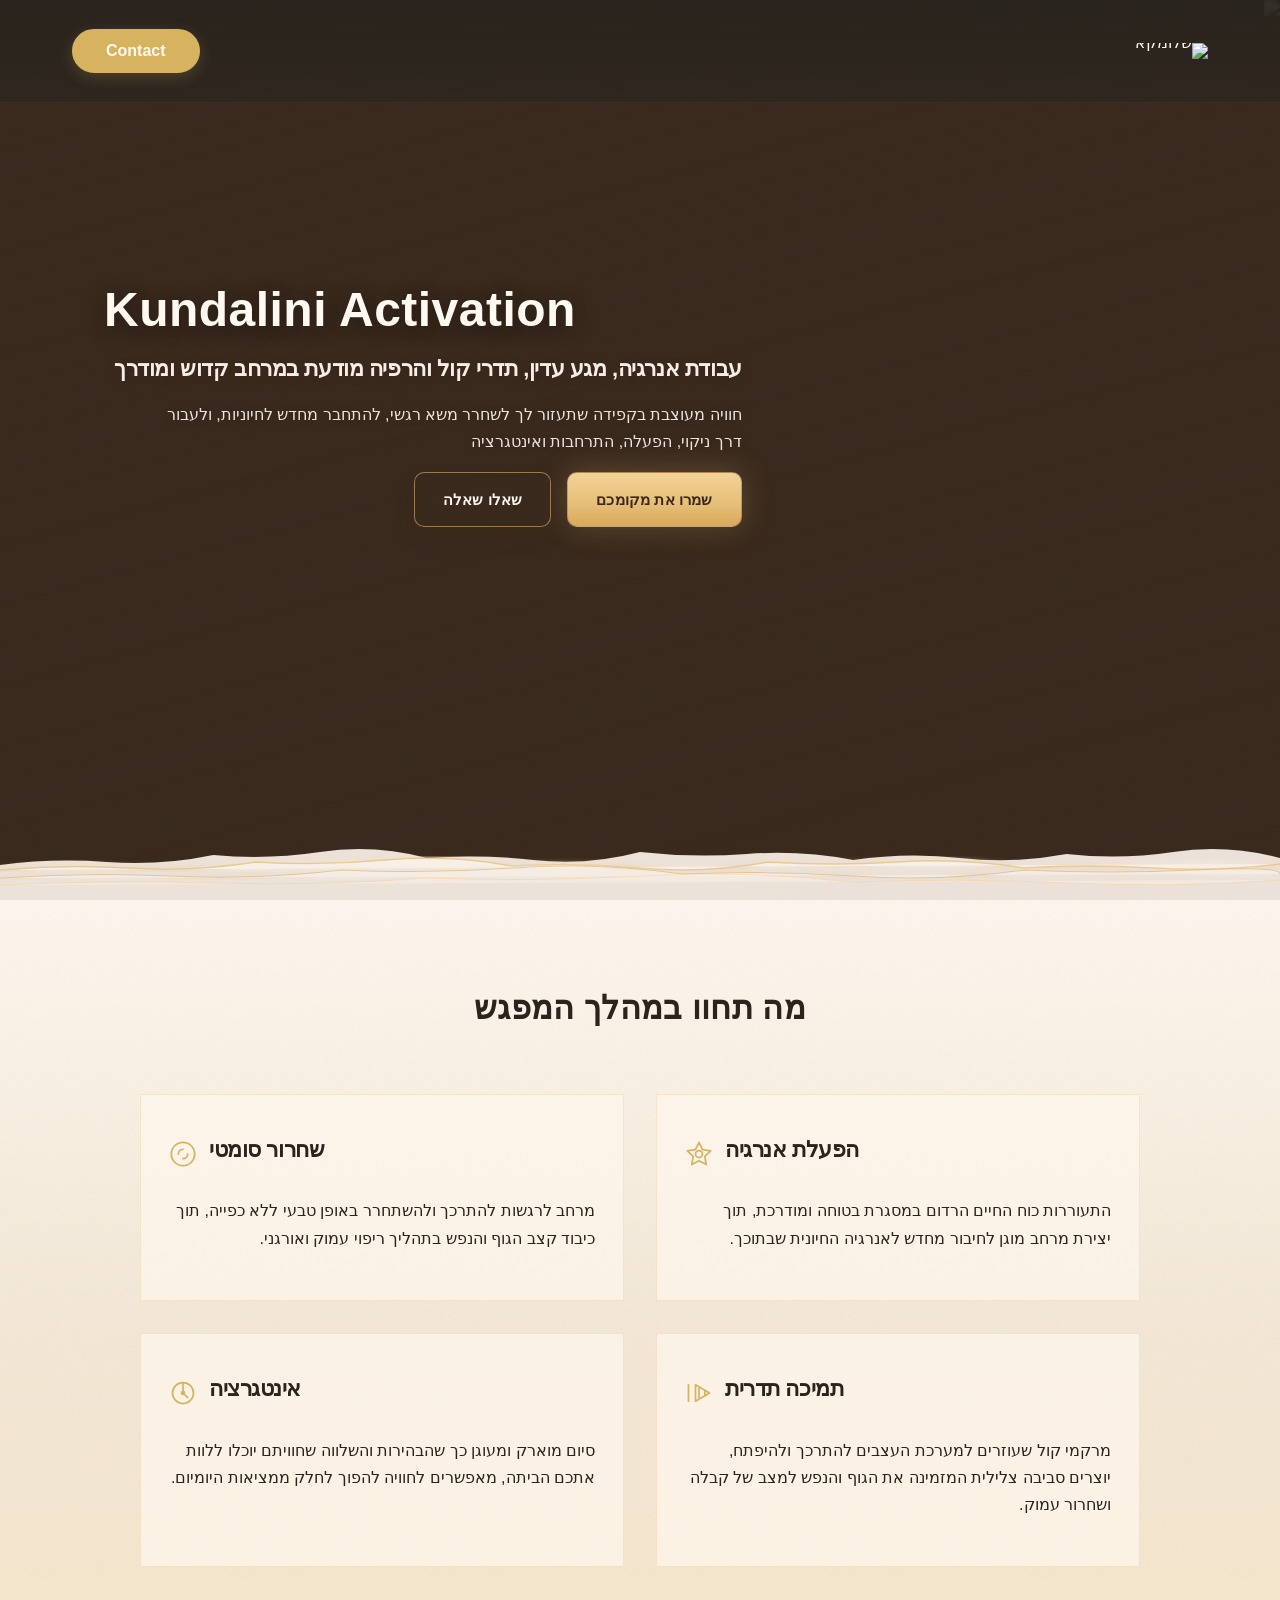
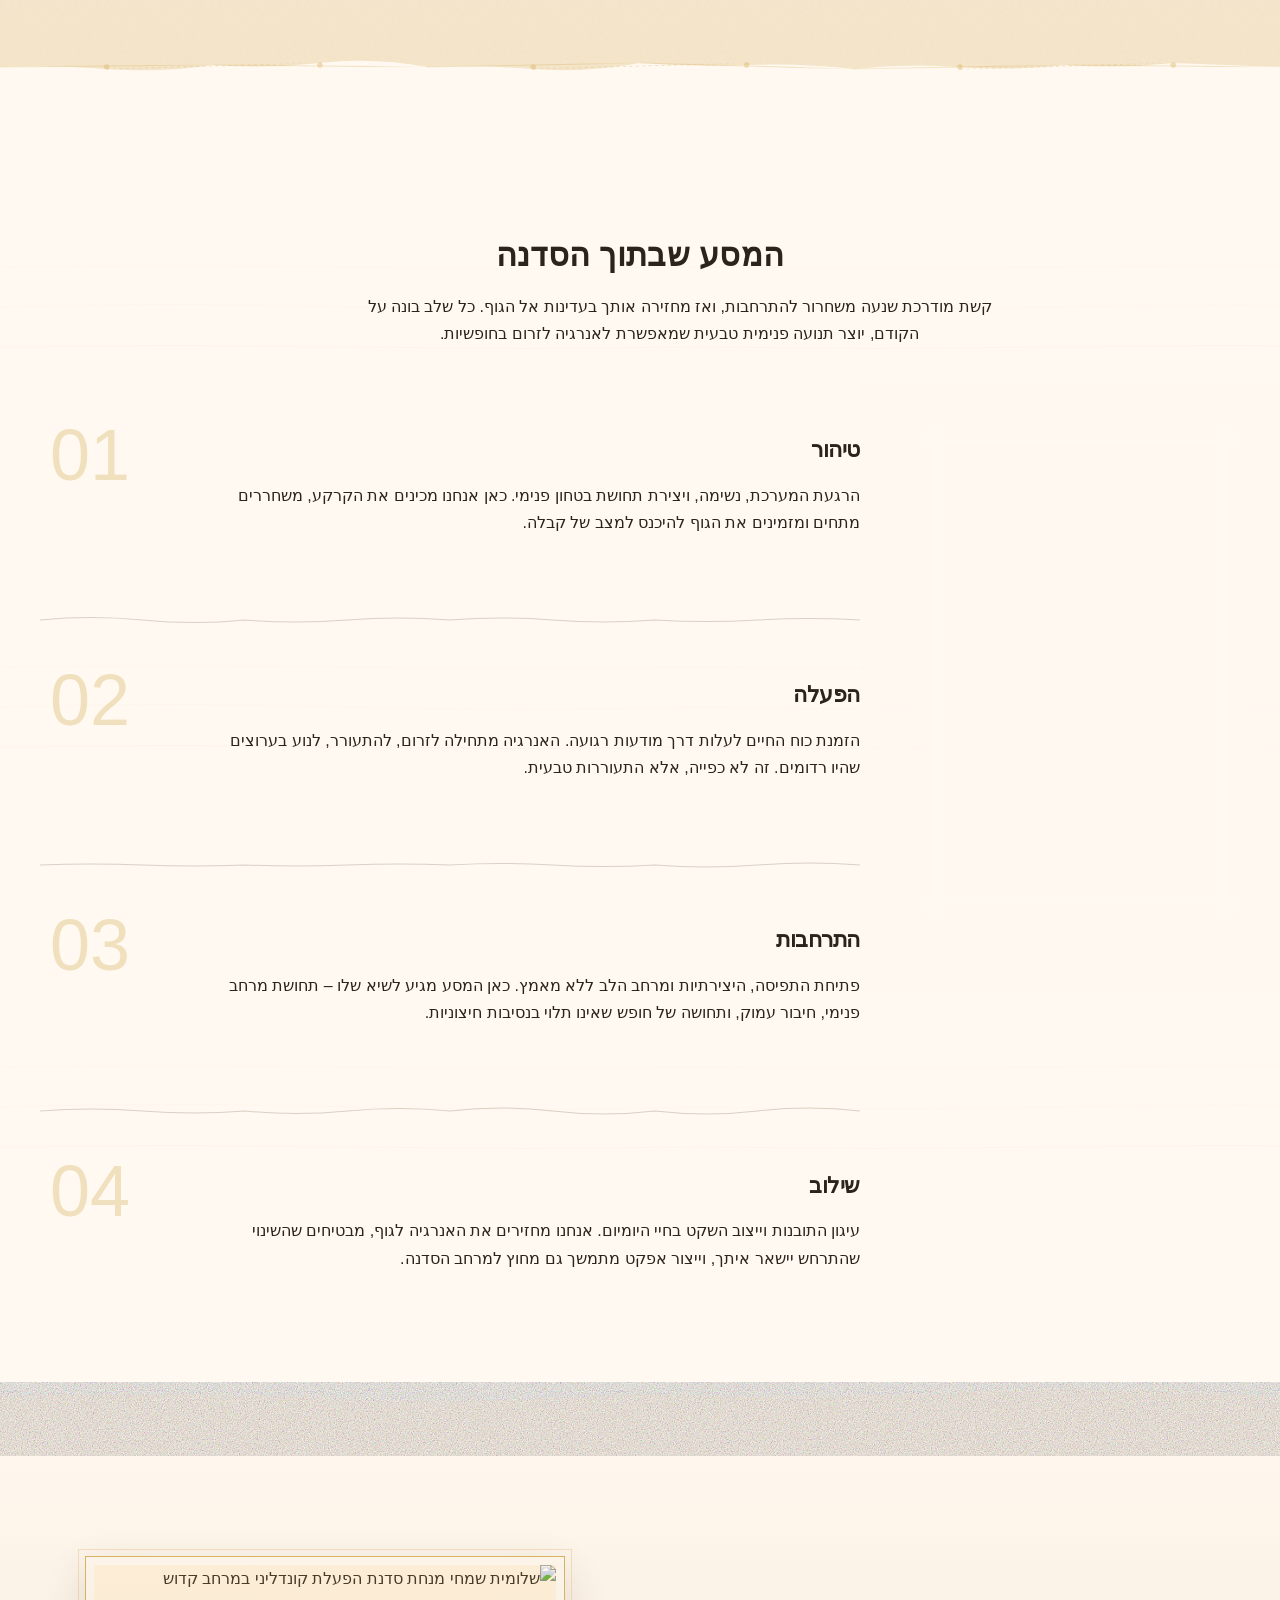
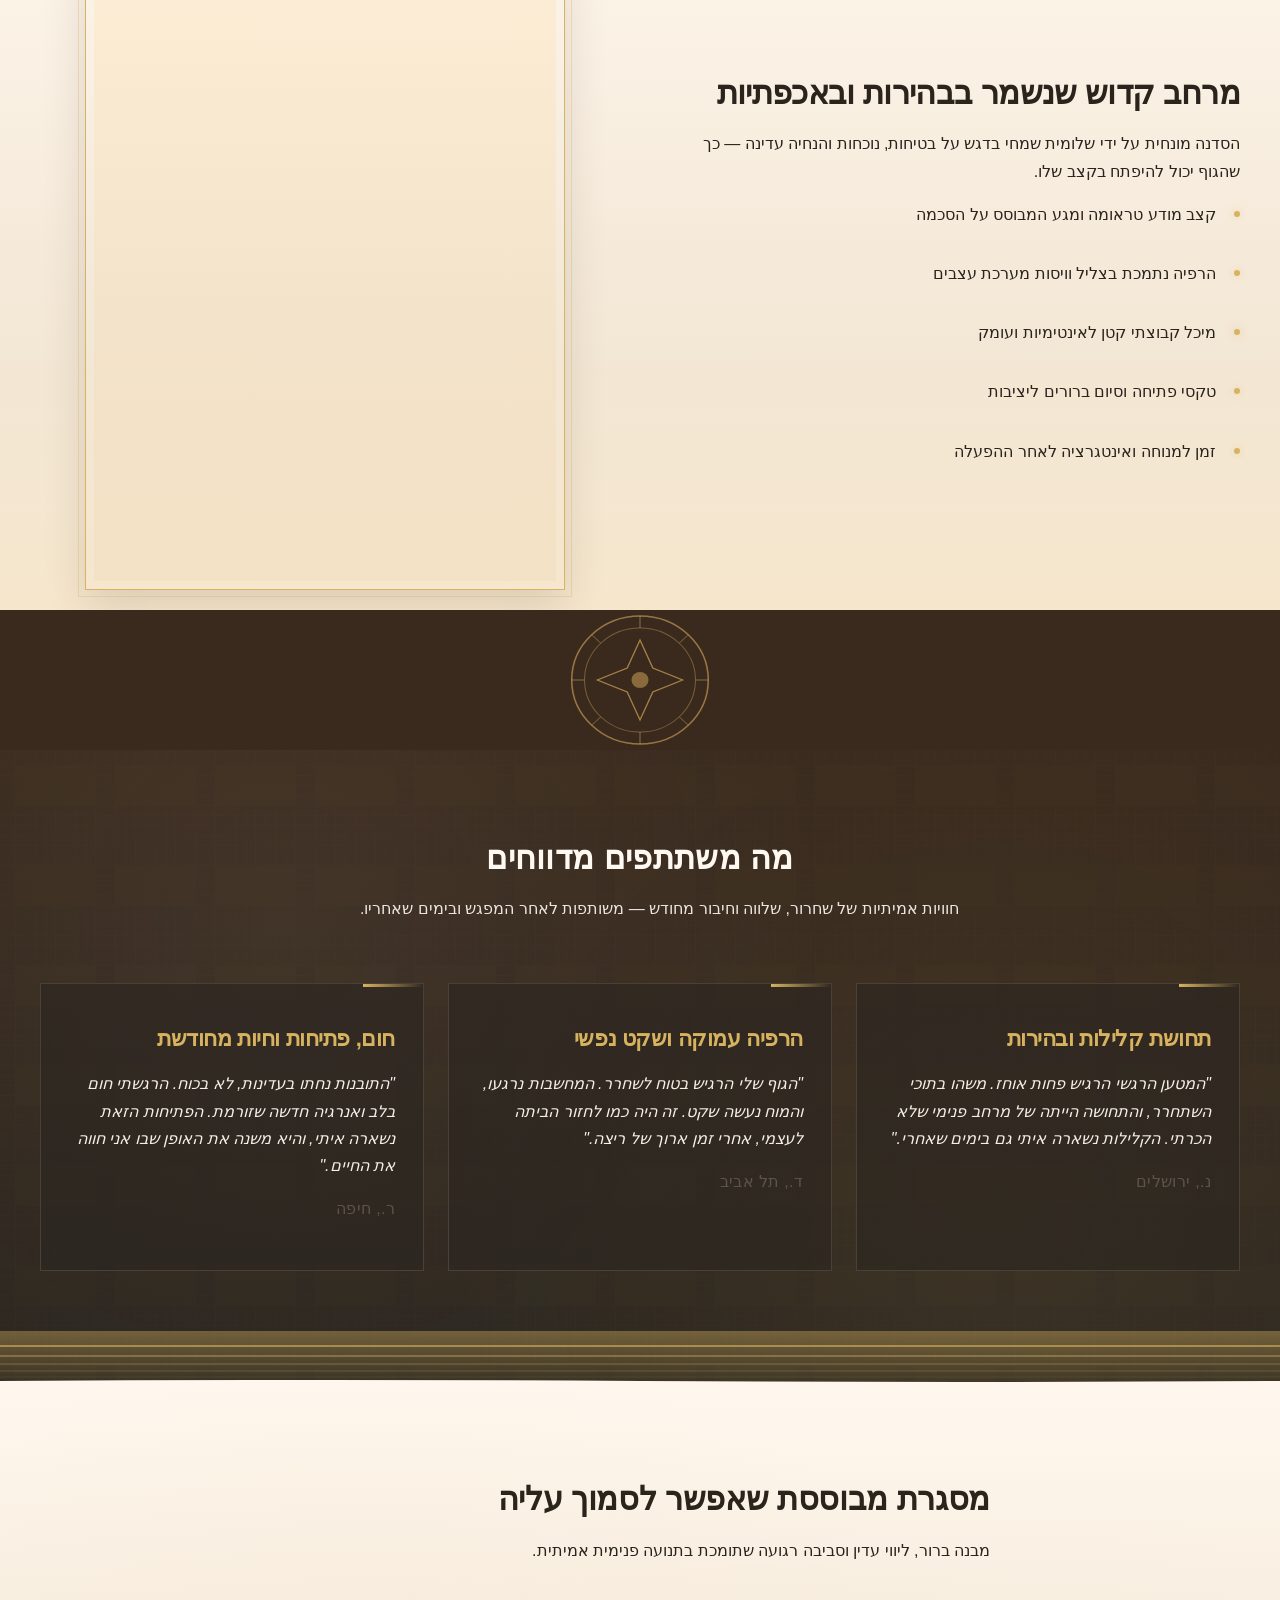
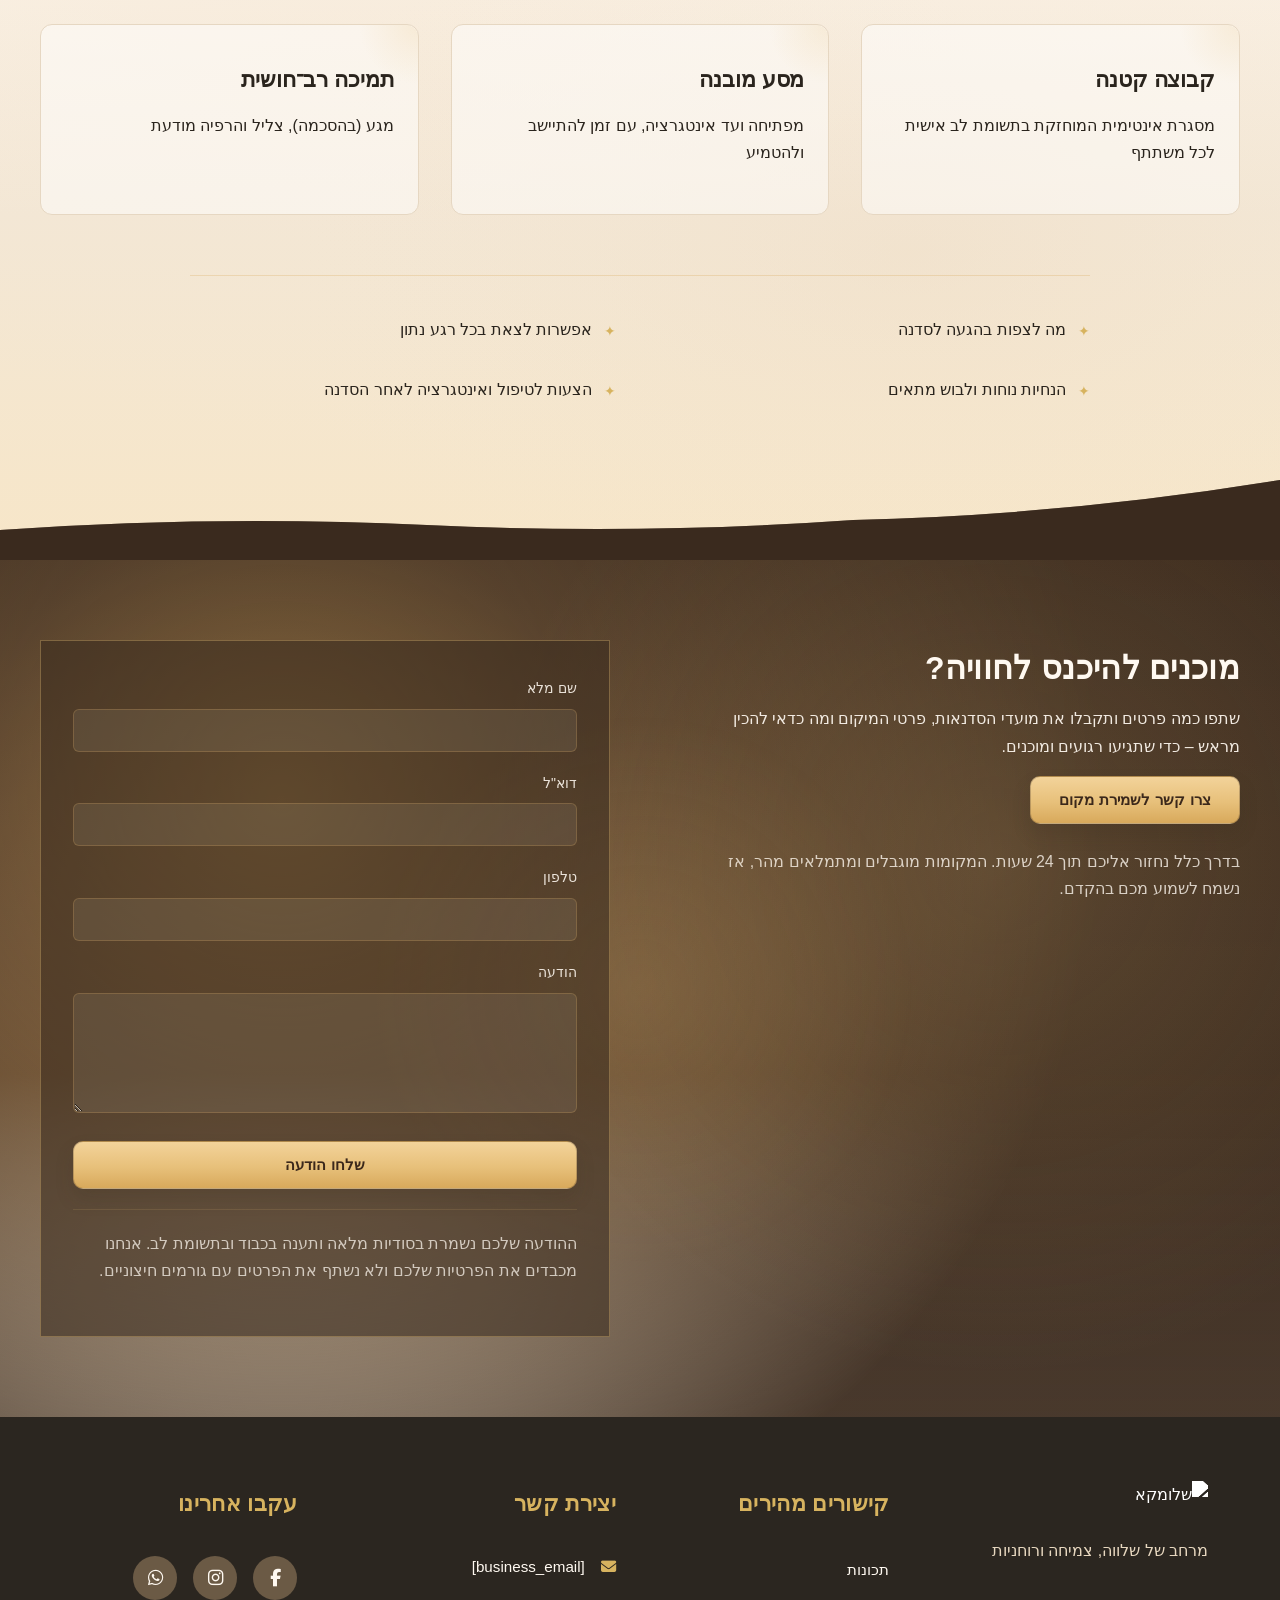
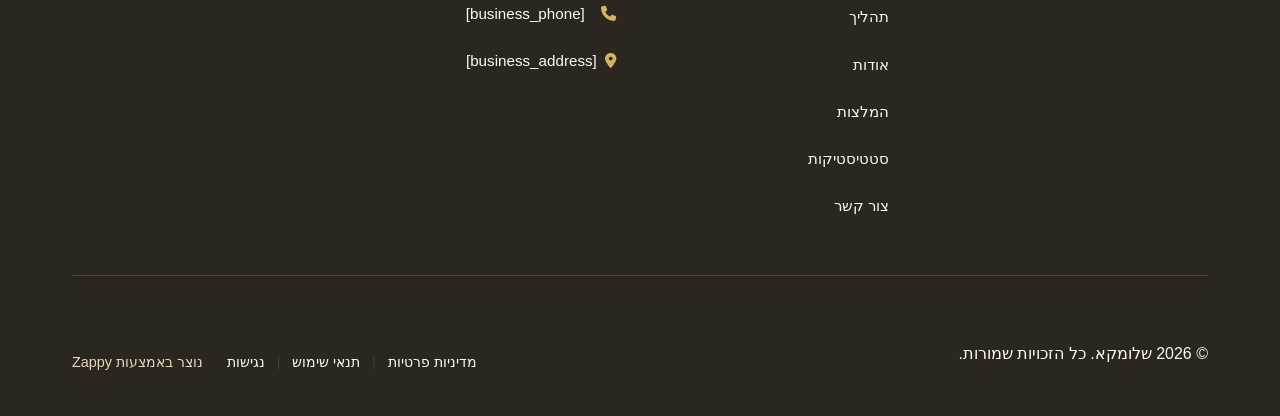
==== commit 389301b6: "Background sync: Progressive GitHub Sync" ====
--- a/public/index.html
+++ b/public/index.html
@@ -1 +1 @@
-<!doctype html><html dir="rtl" lang="he"><head><meta charset="UTF-8"><meta content="width=device-width,initial-scale=1" name="viewport"><meta content="index, follow" name="robots"><title>הפעלת קונדליני לשחרור פנימי וחופש רוחני — שלומקא</title><meta content="סדנת קונדליני מיסטית בהנחיית שלומית סימצ&#39;י. שחררי נטלים רגשיים, התחברי לחיוניות הפנימית שלך וחוויי ריפוי טבעי דרך עבודת אנרגיה, מגע עדין ותדרי קול. מסע של טיהור והתרחבות מחכה לך." name="description"><meta content="הפעלת קונדליני, סדנת רוחניות, שחרור רגשי, ריפוי אנרגטי, צמיחה רוחנית" name="keywords"><link href="/assets/favicon.ico" rel="icon" type="image/x-icon"><link href="/assets/favicon-16x16.png" rel="icon" type="image/png" sizes="16x16"><link href="/assets/favicon-32x32.png" rel="icon" type="image/png" sizes="32x32"><link href="/assets/favicon-48x48.png" rel="icon" type="image/png" sizes="48x48"><link href="/assets/favicon-192x192.png" rel="icon" type="image/png" sizes="192x192"><link href="/assets/favicon-512x512.png" rel="icon" type="image/png" sizes="512x512"><link href="/assets/apple-touch-icon.png" rel="apple-touch-icon"><script>!function(){"use strict";var t="18ccdbd9-aa16-41fb-8353-57daefb50f26",e="https://api.zappy5.com/api/analytics/track",a=18e5,n=2592e6,o=!0,i=!0,r=!0;var s=function(){var e="zappy_visitor_"+t,a=null;try{if(a=localStorage.getItem(e)){var o=JSON.parse(a),i=Date.now();if(i-o.created<n)return o.lastSeen=i,localStorage.setItem(e,JSON.stringify(o)),o.id}}catch(t){console.warn("Zappy Analytics: LocalStorage not available")}var r="zv_"+Date.now()+"_"+Math.random().toString(36).substr(2,9);try{localStorage.setItem(e,JSON.stringify({id:r,created:Date.now(),lastSeen:Date.now()}))}catch(t){}return r}(),c=function(){var e="zappy_session_"+t,n=null;try{if(n=sessionStorage.getItem(e)){var o=JSON.parse(n),i=Date.now();if(i-o.timestamp<a)return o.timestamp=i,sessionStorage.setItem(e,JSON.stringify(o)),o.id}}catch(t){console.warn("Zappy Analytics: SessionStorage not available")}var r="zs_"+Date.now()+"_"+Math.random().toString(36).substr(2,9);try{sessionStorage.setItem(e,JSON.stringify({id:r,timestamp:Date.now()}))}catch(t){}return r}();function l(a,n){n=n||{};var o={website_id:t,event_type:a,page_path:window.location.pathname,referrer:document.referrer||"direct",visitor_id:s,session_id:c,metadata:n};if(navigator.sendBeacon){var i=new Blob([JSON.stringify(o)],{type:"application/json"});navigator.sendBeacon(e,i)}else fetch(e,{method:"POST",headers:{"Content-Type":"application/json"},body:JSON.stringify(o),keepalive:!0}).catch(function(t){console.warn("Zappy Analytics: Failed to track event",t)})}o&&l("pageview",{title:document.title,url:window.location.href}),i&&document.addEventListener("click",function(t){var e=t.target;if("BUTTON"===e.tagName||e.closest("button")){var a="BUTTON"===e.tagName?e:e.closest("button");l("click",{element:"button",text:a.textContent.trim().substring(0,100),id:a.id||null,class:a.className||null})}else if("A"===e.tagName||e.closest("a")){var n="A"===e.tagName?e:e.closest("a");l("navigation",{element:"link",text:n.textContent.trim().substring(0,100),href:n.href,external:n.hostname!==window.location.hostname})}},!0),r&&document.addEventListener("submit",function(t){var e=t.target;l("form_submit",{form_id:e.id||null,form_name:e.name||null,form_action:e.action||null,form_method:e.method||"GET"})},!0);var d=Date.now();window.addEventListener("beforeunload",function(){l("page_unload",{time_on_page:Math.floor((Date.now()-d)/1e3),page_path:window.location.pathname})}),window.zappyAnalytics={track:l,getVisitorId:function(){return s},getSessionId:function(){return c}}}()</script><meta content="הפעלת קונדליני לשחרור פנימי וחופש רוחני — שלומקא" property="og:title"><meta content="סדנת קונדליני מיסטית בהנחיית שלומית סימצ'י. שחררי נטלים רגשיים, התחברי לחיוניות הפנימית שלך וחוויי ריפוי טבעי דרך עבודת אנרגיה, מגע עדין ותדרי קול. מסע של טיהור והתרחבות מחכה לך." property="og:description"><meta content="website" property="og:type"><meta content="he_IL" property="og:locale"><meta content="summary_large_image" name="twitter:card"><meta content="הפעלת קונדליני לשחרור פנימי וחופש רוחני — שלומקא" name="twitter:title"><meta content="סדנת קונדליני מיסטית בהנחיית שלומית סימצ'י. שחררי נטלים רגשיים, התחברי לחיוניות הפנימית שלך וחוויי ריפוי טבעי דרך עבודת אנרגיה, מגע עדין ותדרי קול. מסע של טיהור והתרחבות מחכה לך." name="twitter:description"><link href="https://cdnjs.cloudflare.com/ajax/libs/font-awesome/6.4.0/css/all.min.css" rel="stylesheet"><link href="/assets/favicon.ico" rel="icon" type="image/x-icon"><link href="/assets/favicon-16x16.png" rel="icon" type="image/png" sizes="16x16"><link href="/assets/favicon-32x32.png" rel="icon" type="image/png" sizes="32x32"><link href="/assets/favicon-48x48.png" rel="icon" type="image/png" sizes="48x48"><link href="/assets/favicon-192x192.png" rel="icon" type="image/png" sizes="192x192"><link href="/assets/favicon-512x512.png" rel="icon" type="image/png" sizes="512x512"><link href="/assets/apple-touch-icon.png" rel="apple-touch-icon"><link href="https://cdn.jsdelivr.net/npm/vanilla-cookieconsent@3/dist/cookieconsent.css" rel="stylesheet"><script src="https://cdn.jsdelivr.net/npm/vanilla-cookieconsent@3/dist/cookieconsent.umd.js"></script><script src="https://cdn.jsdelivr.net/gh/mickidum/acc_toolbar/acctoolbar/acctoolbar.min.js"></script><link href="/styles.css" rel="stylesheet"><style id="zappy-dropdown-submenu-styles">#navMenu li:has(.sub-menu),.nav-menu li:has(.sub-menu),.navbar li:has(.sub-menu),nav li:has(.sub-menu){position:relative}#navMenu .sub-menu,.nav-menu .sub-menu,.navbar .sub-menu,nav .sub-menu{display:block!important;position:absolute!important;top:100%;left:0;min-width:220px;background:#fff;border-radius:8px;box-shadow:0 8px 25px rgba(0,0,0,.15);padding:8px 0;opacity:0;visibility:hidden;transform:translateY(10px);transition:all .3s ease;z-index:1000;list-style:none;pointer-events:none}#navMenu li:hover>.sub-menu,.nav-menu li:hover>.sub-menu,.navbar li:hover>.sub-menu,nav li:hover>.sub-menu{opacity:1!important;visibility:visible!important;transform:translateY(0)!important;pointer-events:auto!important}.sub-menu li{list-style:none;margin:0;padding:0}.sub-menu a{display:block!important;padding:10px 16px!important;color:var(--text-dark,#333)!important;font-weight:500;text-decoration:none;white-space:nowrap;transition:background-color .2s}.sub-menu a:hover{background-color:#f5f5f5}[dir=rtl] .nav-menu .sub-menu,[dir=rtl] .navbar .sub-menu,[dir=rtl] nav .sub-menu,html[lang=ar] .nav-menu .sub-menu,html[lang=ar] .navbar .sub-menu,html[lang=ar] nav .sub-menu,html[lang=he] .nav-menu .sub-menu,html[lang=he] .navbar .sub-menu,html[lang=he] nav .sub-menu{left:auto!important;right:0!important}.sub-menu:empty,.sub-menu:not(:has(li)),.sub-menu:not(:has(li:not(.zappy-hidden-menu-item))){display:none!important;opacity:0!important;visibility:hidden!important;pointer-events:none!important}li:has(.menu-group-title):hover>.sub-menu{opacity:1!important;visibility:visible!important;transform:translateY(0)!important;pointer-events:auto!important}#navMenu>li>.menu-group-title,.nav-menu>li>.menu-group-title{display:inline-block;padding:.5rem 1rem;cursor:default;user-select:none}@media (max-width:768px){#navMenu .sub-menu,.nav-menu .sub-menu,.navbar .sub-menu,nav .sub-menu{position:static!important;transform:none!important;box-shadow:none!important;background:0 0!important;max-height:0;overflow:hidden;opacity:0;visibility:hidden;transition:max-height .3s ease,opacity .3s ease;padding:0!important;border-radius:0!important}.sub-menu.mobile-expanded{max-height:500px!important;opacity:1!important;visibility:visible!important;padding:8px 0 8px 16px!important}[dir=rtl] .sub-menu.mobile-expanded,html[lang=he] .sub-menu.mobile-expanded{padding:8px 16px 8px 0!important}#navMenu li:hover>.sub-menu,.nav-menu li:hover>.sub-menu,.navbar li:hover>.sub-menu,nav li:hover>.sub-menu{opacity:0;visibility:hidden;pointer-events:none}#navMenu li>.sub-menu.mobile-expanded,.nav-menu li>.sub-menu.mobile-expanded,.navbar li>.sub-menu.mobile-expanded,nav li>.sub-menu.mobile-expanded{opacity:1!important;visibility:visible!important;pointer-events:auto!important}#navMenu li:has(.sub-menu),.nav-menu li:has(.sub-menu),.navbar li:has(.sub-menu),nav li:has(.sub-menu){display:flex!important;flex-wrap:wrap!important;align-items:center!important;position:relative!important;min-height:44px!important}#navMenu li:has(.sub-menu)>a,.nav-menu li:has(.sub-menu)>a,.navbar li:has(.sub-menu)>a,nav li:has(.sub-menu)>a{flex:1!important;min-width:0!important}#navMenu li:has(.sub-menu)>.menu-group-title,.nav-menu li:has(.sub-menu)>.menu-group-title,.navbar li:has(.sub-menu)>.menu-group-title,nav li:has(.sub-menu)>.menu-group-title{flex:1!important;min-width:0!important;padding:0!important;line-height:inherit!important}#navMenu li:has(.sub-menu)>.sub-menu,.nav-menu li:has(.sub-menu)>.sub-menu,.navbar li:has(.sub-menu)>.sub-menu,nav li:has(.sub-menu)>.sub-menu{flex-basis:100%!important;width:100%!important}#navMenu li:has(.sub-menu)>a [class*=arrow],#navMenu li:has(.sub-menu)>a [class*=chevron],.nav-menu li:has(.sub-menu)>a .fa-angle-down,.nav-menu li:has(.sub-menu)>a .fa-chevron-down,.nav-menu li:has(.sub-menu)>a [class*=arrow],.nav-menu li:has(.sub-menu)>a [class*=chevron],nav li:has(.sub-menu)>a [class*=arrow],nav li:has(.sub-menu)>a [class*=chevron]{display:none!important;visibility:hidden!important}.mobile-submenu-toggle{display:flex!important;align-items:center!important;justify-content:center!important;width:44px!important;height:auto!important;background:0 0!important;border:none!important;cursor:pointer!important;color:var(--text-dark)!important;position:static!important;flex-shrink:0!important;align-self:stretch!important;z-index:2!important;padding:0!important;margin:0!important}.mobile-submenu-toggle::after{content:''!important;width:0!important;height:0!important;border-left:6px solid transparent!important;border-right:6px solid transparent!important;border-top:7px solid currentColor!important;transition:transform .3s ease!important}.mobile-submenu-toggle.expanded::after{transform:rotate(180deg)!important}.sub-menu a{padding:10px 0!important;display:block!important;color:var(--text-dark)!important}.navbar .sub-menu li a,.zappy-products-dropdown .sub-menu a,nav.navbar .sub-menu li a{color:var(--text-dark)!important}}@media (min-width:769px){.mobile-submenu-toggle{display:none!important}}</style><style id="mobile-lang-menu-deployed-css">@media (max-width:768px){.lang-switcher,.nav-container .lang-switcher,.nav-cta-container .lang-switcher,.nav-ecommerce-icons .lang-switcher,.nav-icons-left .lang-switcher,.navbar .lang-switcher,.navbar .nav-cta-container .lang-switcher{display:none!important}.mobile-lang-menu{width:100%;border-top:1px solid rgba(128,128,128,.2);padding:8px 0 0 0;margin-top:8px}.mobile-lang-toggle{display:flex!important;align-items:center;justify-content:space-between;width:100%;padding:12px 16px;background:0 0;border:none;cursor:pointer;font-size:15px;color:inherit;font-family:inherit}.mobile-lang-toggle::after{content:'';display:inline-block;width:8px;height:8px;border-right:2px solid currentColor;border-bottom:2px solid currentColor;transform:rotate(45deg);transition:transform .3s ease;margin-left:8px}.mobile-lang-toggle.expanded::after{transform:rotate(-135deg)}.mobile-lang-options{max-height:0;overflow:hidden;transition:max-height .3s ease}.mobile-lang-options.expanded{max-height:300px}.mobile-lang-option{display:flex!important;align-items:center;gap:10px;padding:10px 24px;text-decoration:none;color:inherit;font-size:14px;font-family:inherit}.mobile-lang-option:hover{background:rgba(128,128,128,.1)}.mobile-lang-option.active{font-weight:600;opacity:.7;pointer-events:none}.mobile-lang-option img{width:20px;height:20px;border-radius:50%}}@media (min-width:769px){.mobile-lang-menu{display:none!important}}</style><style id="zappy-widget-visibility">#mic-access-tool-box,#mic-access-tool-general-button,#mic-init-access-tool #mic-access-tool-box,#mic-init-access-tool #mic-access-tool-general-button,#mic-init-access-tool .mic-access-tool-general-button,._access-icon,._access-menu,.mic-access-tool-box,.mic-access-tool-general-button,div[id*=mic-access-tool-box]{display:none!important;visibility:hidden!important;opacity:0!important;pointer-events:none!important}</style></head><body><nav class="navbar" dir="rtl"><button class="mobile-toggle" aria-label="תפריט" id="mobileToggle"><svg viewBox="0 0 24 24" class="hamburger-icon" fill="none" height="24" width="24"><path d="M3 12h18M3 6h18M3 18h18" stroke="currentColor" stroke-width="2" stroke-linecap="round"></path></svg><svg viewBox="0 0 24 24" class="close-icon" fill="none" height="24" width="24" style="display:none"><path d="M18 6L6 18M6 6l12 12" stroke="currentColor" stroke-width="2" stroke-linecap="round"></path></svg></button><button class="phone-header-btn" aria-label="התקשר"><svg viewBox="0 0 24 24" height="20" fill="currentColor" width="20"><path d="M22 16.92v3a2 2 0 0 1-2.18 2 19.79 19.79 0 0 1-8.63-3.07 19.5 19.5 0 0 1-6-6 19.79 19.79 0 0 1-3.07-8.67A2 2 0 0 1 4.11 2h3a2 2 0 0 1 2 1.72 12.84 12.84 0 0 0 .7 2.81 2 2 0 0 1-.45 2.11L8.09 9.91a16 16 0 0 0 6 6l1.27-1.27a2 2 0 0 1 2.11-.45 12.84 12.84 0 0 0 2.81.7A2 2 0 0 1 22 16.92z"></path></svg></button><div class="nav-container"><div class="nav-right-group"><div class="nav-brand"><a href="/" class="logo-link"><img alt="שלומקא" src="/assets/business-logo.webp" class="logo"></a></div><ul class="nav-menu" id="navMenu"></ul></div><div class="nav-cta-container"><a href="#contact" class="nav-cta-btn">Contact</a></div></div></nav><script>window.addEventListener("load",function(){const e=document.querySelector(".navbar, nav, header");if(!e)return void console.log("[Navbar] Navbar element not found");let t=document.getElementById("mobileToggle")||document.querySelector(".mobile-toggle")||document.querySelector(".hamburger")||document.querySelector(".hamburger-menu")||document.querySelector(".menu-toggle")||document.querySelector(".burger-menu")||document.querySelector('[aria-label="Menu"]')||document.querySelector('[aria-label="תפריט"]');const o=document.querySelector(".phone-header-btn"),n=window.getComputedStyle(e);let r=n.backgroundColor;if(console.log("[Navbar] Initial navbar background:",r),"transparent"===r||"rgba(0, 0, 0, 0)"===r||r.startsWith("rgba")&&r.includes(", 0)")){const e=n.backgroundImage;if(e&&"none"!==e)console.log("[Navbar] Navbar has background image/gradient, using dark text"),r="rgb(240, 240, 240)";else{const e=window.getComputedStyle(document.body).backgroundColor;console.log("[Navbar] Navbar transparent, using body background:",e),r=e}}const i=r.match(/\d+/g);if(i&&i.length>=3){const e=(.299*parseInt(i[0])+.587*parseInt(i[1])+.114*parseInt(i[2]))/255;console.log("[Navbar] Mobile button colors preserved from Claude CSS (luminance:",e.toFixed(2)+")");const n=document.createElement("style");n.id="zappy-mobile-nav-fix";document.documentElement.lang;document.documentElement.dir,n.textContent='\n        /* Hide mobile buttons on desktop, show only on mobile */\n        @media (min-width: 769px) {\n          .mobile-toggle,\n          .phone-header-btn {\n            display: none !important;\n          }\n        }\n        \n        /* Show and position mobile buttons correctly on mobile */\n        @media (max-width: 768px) {\n          .mobile-toggle,\n          .phone-header-btn {\n            position: absolute !important;\n            top: 50% !important;\n            transform: translateY(-50%) !important;\n            z-index: 1001 !important;\n            display: flex !important;\n            align-items: center !important;\n            justify-content: center !important;\n            width: 36px !important;\n            height: 36px !important;\n            border-radius: 50% !important;\n            border: none !important;\n            cursor: pointer !important;\n            padding: 6px !important;\n            background: none !important;\n            color: var(--nav-text, var(--text-dark)) !important;\n          }\n          \n          /* LTR positioning (default): hamburger LEFT, phone RIGHT */\n          html:not([dir="rtl"]):not([lang="he"]):not([lang="ar"]) .mobile-toggle,\n          html[dir="ltr"] .mobile-toggle {\n            left: 12px !important;\n            right: auto !important;\n          }\n          html:not([dir="rtl"]):not([lang="he"]):not([lang="ar"]) .phone-header-btn,\n          html[dir="ltr"] .phone-header-btn {\n            right: 12px !important;\n            left: auto !important;\n          }\n          \n          /* RTL positioning: hamburger RIGHT, phone LEFT */\n          html[dir="rtl"] .mobile-toggle,\n          html[lang="he"] .mobile-toggle,\n          html[lang="ar"] .mobile-toggle {\n            right: 12px !important;\n            left: auto !important;\n          }\n          html[dir="rtl"] .phone-header-btn,\n          html[lang="he"] .phone-header-btn,\n          html[lang="ar"] .phone-header-btn {\n            left: 12px !important;\n            right: auto !important;\n          }\n          \n          /* CRITICAL: Ensure nav-container has min-height on mobile */\n          /* All children are positioned absolutely/fixed on mobile, so height:auto collapses to 0 */\n          .nav-container {\n            min-height: 70px !important;\n            position: relative !important;\n          }\n          \n          /* Ensure SVG icons are properly sized and inherit color */\n          .mobile-toggle svg,\n          .phone-header-btn svg {\n            width: 24px !important;\n            height: 24px !important;\n            /* Don\'t force display - let JavaScript control hamburger/close toggle */\n          }\n          \n          /* Reset nav-cta-container on mobile - remove desktop box-shadow/padding */\n          /* that creates a visible ghost box when CTA button is hidden */\n          .nav-cta-container {\n            box-shadow: none !important;\n            padding: 0 !important;\n          }\n          \n          /* Hide nav-cta-container entirely on mobile when there\'s no lang-switcher */\n          /* (only the CTA button is inside, and it\'s hidden on mobile) */\n          .nav-cta-container:not(:has(.lang-switcher)) {\n            display: none !important;\n          }\n          \n          /* CRITICAL: Prevent hero image fade gradient from bleeding over headline text */\n          /* The .image-fade-gradient has bottom: -30px (extends below parent) */\n          /* On mobile stacked layout, this overlaps the h1 text below the image */\n          .hero-image-column {\n            overflow: hidden !important;\n          }\n          .image-fade-gradient {\n            bottom: 0 !important;\n          }\n          \n          /* Hide desktop language switcher on mobile - hamburger menu handles it */\n          /* High specificity to override stored CSS */\n          .lang-switcher,\n          .nav-cta-container .lang-switcher,\n          .nav-container .lang-switcher,\n          .navbar .lang-switcher,\n          .navbar .nav-cta-container .lang-switcher {\n            display: none !important;\n          }\n        }\n      ';const r=document.getElementById("zappy-mobile-nav-fix");r&&r.remove(),document.head.appendChild(n),console.log("[Navbar] Critical CSS injected for mobile nav positioning");const l=window.innerWidth<=768;if(t){const e=t.querySelector(".hamburger-icon"),o=t.querySelector(".close-icon");e&&(e.style.setProperty("width","24px","important"),e.style.setProperty("height","24px","important"),e.style.setProperty("display","block","important")),o&&(o.style.setProperty("width","24px","important"),o.style.setProperty("height","24px","important"),o.style.setProperty("display","none","important")),l?(t.style.setProperty("position","absolute","important"),t.style.setProperty("top","50%","important"),t.style.setProperty("transform","translateY(-50%)","important"),t.style.setProperty("z-index","1001","important"),t.style.removeProperty("left"),t.style.removeProperty("right"),console.log("[Navbar] Mobile toggle positioning applied (mobile viewport)")):(t.style.removeProperty("position"),t.style.removeProperty("top"),t.style.removeProperty("transform"),t.style.removeProperty("z-index"),t.style.removeProperty("left"),t.style.removeProperty("right"),console.log("[Navbar] Desktop viewport - cleared mobile toggle inline positioning"))}if(o){const e=o.querySelector("svg");e&&(e.style.width="24px",e.style.height="24px",e.setAttribute("width","24"),e.setAttribute("height","24")),l?(o.style.setProperty("position","absolute","important"),o.style.setProperty("top","50%","important"),o.style.setProperty("transform","translateY(-50%)","important"),o.style.setProperty("z-index","1001","important"),o.style.removeProperty("left"),o.style.removeProperty("right"),console.log("[Navbar] Phone button positioning applied (mobile viewport)")):(o.style.removeProperty("position"),o.style.removeProperty("top"),o.style.removeProperty("transform"),o.style.removeProperty("z-index"),o.style.removeProperty("left"),o.style.removeProperty("right"),console.log("[Navbar] Desktop viewport - cleared phone button inline positioning"))}}else console.log("[Navbar] Could not parse background color:",r);t=document.getElementById("mobileToggle")||document.querySelector(".mobile-toggle")||document.querySelector(".hamburger")||document.querySelector(".hamburger-menu")||document.querySelector(".menu-toggle")||document.querySelector(".burger-menu")||document.querySelector('[aria-label="Menu"]')||document.querySelector('[aria-label="תפריט"]');const l=document.getElementById("navMenu")||document.querySelector(".nav-menu")||document.querySelector(".nav-links")||document.querySelector("nav ul:not(.submenu)");if(!t||!l)return void console.log("[Navbar] Mobile toggle or menu not found:",{toggle:!!t,menu:!!l});l.id||(l.id="navMenu"),console.log("[Navbar] Initializing mobile menu...");const a=t.cloneNode(!0);t.parentNode.replaceChild(a,t),a.addEventListener("click",function(e){e.preventDefault(),e.stopPropagation();const t=this.querySelector(".hamburger-icon"),o=this.querySelector(".close-icon");l.classList.contains("active")?(l.classList.remove("active"),t&&t.style.setProperty("display","block","important"),o&&o.style.setProperty("display","none","important"),document.body.style.overflow="",console.log("[Navbar] Menu closed")):(l.classList.add("active"),t&&t.style.setProperty("display","none","important"),o&&o.style.setProperty("display","block","important"),document.body.style.overflow="hidden",console.log("[Navbar] Menu opened"))}),l.querySelectorAll("a").forEach(function(e){e.addEventListener("click",function(){if("#"===this.getAttribute("href"))return;const e=a.querySelector(".hamburger-icon"),t=a.querySelector(".close-icon");l.classList.remove("active"),e&&e.style.setProperty("display","block","important"),t&&t.style.setProperty("display","none","important"),document.body.style.overflow="",console.log("[Navbar] Menu closed (link clicked)")})});var s=l.querySelectorAll(".dropdown-toggle");s.forEach(function(e){e.addEventListener("click",function(e){e.preventDefault(),e.stopPropagation();var t=this.closest(".nav-dropdown");t&&(t.parentNode.querySelectorAll(".nav-dropdown.open").forEach(function(e){e!==t&&e.classList.remove("open")}),t.classList.toggle("open"),console.log("[Navbar] Dropdown toggled:",t.classList.contains("open")?"open":"closed"))})}),document.addEventListener("click",function(e){e.target.closest(".nav-dropdown")||document.querySelectorAll(".nav-dropdown.open").forEach(function(e){e.classList.remove("open")})}),console.log("[Navbar] Dropdown handlers initialized for "+s.length+" dropdowns"),o&&o.addEventListener("click",function(){const e=document.querySelectorAll('a[href^="tel:"]'),t=e.length>0?e[0].getAttribute("href").replace("tel:",""):"[business_phone]";window.location.href="tel:"+t,console.log("[Navbar] Phone button clicked")}),console.log("[Navbar] Mobile menu initialized successfully");const p=function(){const e=document.querySelector(".whatsapp-float");e&&(window.innerWidth>=769?(e.style.setProperty("display","none","important"),e.style.setProperty("visibility","hidden","important"),e.style.setProperty("opacity","0","important"),e.style.setProperty("pointer-events","none","important"),console.log("[WhatsApp] Button hidden on desktop")):(e.style.removeProperty("display"),e.style.removeProperty("visibility"),e.style.removeProperty("opacity"),e.style.removeProperty("pointer-events"),console.log("[WhatsApp] Button visible on mobile")))};let c;p(),window.addEventListener("resize",function(){clearTimeout(c),c=setTimeout(p,100)})})</script><main><section class="index-hero-section" data-layout-spec="בית-hero" data-hero-type="fullscreen-scrim"><img alt="מרחב סדנת קונדליני בתאורה חמה ומיסטית" src="/assets/site-index-hero-image-1.webp" class="index-hero-bg" data-context="Cinematic warm-toned workshop scene for Kundalini Activation. Soft-focus meditation space with warm golden lighting, subtle sacred geometry bokeh effects in background, sand and pearl color tones. Peaceful atmosphere with hints of candles or soft ambient light. Shot from slightly elevated angle showing serene workshop environment. Aura-like blur effect, mystical but refined aesthetic. No people visible, focus on the sacred space itself." data-hero-bg="true" data-placeholder="index-hero-image-1" height="1080" width="1920"><div class="index-hero-scrim" aria-hidden="true"></div><div class="index-hero-content"><div class="index-hero-text-wrapper"><h1 class="index-hero-headline">&nbsp; &nbsp; &nbsp; &nbsp; &nbsp; &nbsp; Kundalini Activation</h1><h3 class="index-hero-subtitle">עבודת אנרגיה, מגע עדין, תדרי קול והרפיה מודעת במרחב קדוש ומודרך</h3><p class="index-hero-description">חוויה מעוצבת בקפידה שתעזור לך לשחרר משא רגשי, להתחבר מחדש לחיוניות, ולעבור דרך ניקוי, הפעלה, התרחבות ואינטגרציה</p><div class="index-hero-cta-group"><a href="#contact" class="index-hero-btn-primary">שמרו את מקומכם</a><a href="#contact" class="index-hero-btn-secondary">שאלו שאלה</a></div></div></div><div class="index-hero-divider-wrapper"><svg viewBox="0 0 1200 100" xmlns="http://www.w3.org/2000/svg" aria-hidden="true" preserveAspectRatio="none"><defs><linearGradient id="index-hero-gold-glow" x1="0%" x2="0%" y1="0%" y2="100%"><stop offset="0%" style="stop-color:#E7C07A;stop-opacity:0.8"></stop><stop offset="50%" style="stop-color:#D8A95B;stop-opacity:0.5"></stop><stop offset="100%" style="stop-color:#F3E7D5;stop-"></stop></linearGradient><filter id="index-hero-glow-filter"><feGaussianBlur result="coloredBlur" stdDeviation="3"></feGaussianBlur><feMerge><feMergeNode in="coloredBlur"></feMergeNode><feMergeNode in="SourceGraphic"></feMergeNode></feMerge></filter></defs><path d="M0,100 L0,65 Q50,58 100,62 T200,55 Q250,60 300,52 T400,58 Q450,54 500,60 T600,52 Q650,58 700,54 T800,60 Q850,52 900,58 T1000,54 Q1050,60 1100,52 T1200,58 L1200,100 Z" fill="#FFF7EE" opacity="0.9"></path><path d="M0,70 Q60,64 120,68 T240,62 Q300,66 360,60 T480,66 Q540,62 600,68 T720,62 Q780,66 840,62 T960,68 Q1020,64 1080,68 T1200,64" stroke="#E7C07A" stroke-width="1.5" fill="#FFF7EE" opacity="0.7" filter="url(#index-hero-glow-filter)"></path><path d="M0,78 Q80,72 160,76 T320,70 Q400,74 480,68 T640,74 Q720,70 800,76 T960,70 Q1040,74 1120,70 T1200,74" stroke="#D8A95B" stroke-width="1" fill="#FFF7EE" opacity="0.5" filter="url(#index-hero-glow-filter)"></path><path d="M0,85 Q100,80 200,83 T400,78 Q500,82 600,76 T800,82 Q900,78 1000,83 T1200,80" stroke="#FFC86B" stroke-width="0.8" fill="#FFF7EE" opacity="0.4"></path></svg></div></section><section class="index-features-section" data-layout-spec="בית-features" id="features"><div class="index-features-section__container"><div class="index-features-section__intro"><h2 class="index-features-section__title">מה תחוו במהלך המפגש</h2><p class="index-features-section__description">מרחב מובנה ורגוע לתנועה פנימית עמוקה — נתמך בקול, במגע ובנוכחות מלאה.</p></div><div class="index-features-section__grid"><article class="index-features-section__card"><div class="index-features-section__card-header"><svg viewBox="0 0 24 24" xmlns="http://www.w3.org/2000/svg" class="index-features-section__icon" data-element-type="icon" data-icon-type="svg" fill="none"><path d="M12 2L15.09 8.26L22 9.27L17 14.14L18.18 21.02L12 17.77L5.82 21.02L7 14.14L2 9.27L8.91 8.26L12 2Z" stroke="currentColor" stroke-width="1.5" stroke-linecap="round" stroke-linejoin="round"></path><circle cx="12" cy="12" r="3" stroke="currentColor" stroke-width="1.5"></circle></svg><h3 class="index-features-section__card-title">הפעלת אנרגיה</h3></div><p class="index-features-section__card-text">התעוררות כוח החיים הרדום במסגרת בטוחה ומודרכת, תוך יצירת מרחב מוגן לחיבור מחדש לאנרגיה החיונית שבתוכך.</p></article><article class="index-features-section__card"><div class="index-features-section__card-header"><svg viewBox="0 0 24 24" xmlns="http://www.w3.org/2000/svg" class="index-features-section__icon" data-element-type="icon" data-icon-type="svg" fill="none"><path d="M12 22C17.5228 22 22 17.5228 22 12C22 6.47715 17.5228 2 12 2C6.47715 2 2 6.47715 2 12C2 17.5228 6.47715 22 12 22Z" stroke="currentColor" stroke-width="1.5"></path><path d="M8 12C8 9.79086 9.79086 8 12 8" stroke="currentColor" stroke-width="1.5" stroke-linecap="round"></path><path d="M12 16C14.2091 16 16 14.2091 16 12" stroke="currentColor" stroke-width="1.5" stroke-linecap="round"></path></svg><h3 class="index-features-section__card-title">שחרור סומטי</h3></div><p class="index-features-section__card-text">מרחב לרגשות להתרכך ולהשתחרר באופן טבעי ללא כפייה, תוך כיבוד קצב הגוף והנפש בתהליך ריפוי עמוק ואורגני.</p></article><article class="index-features-section__card"><div class="index-features-section__card-header"><svg viewBox="0 0 24 24" xmlns="http://www.w3.org/2000/svg" class="index-features-section__icon" data-element-type="icon" data-icon-type="svg" fill="none"><path d="M9 18V5L21 12L9 19V18Z" stroke="currentColor" stroke-width="1.5" stroke-linejoin="round"></path><path d="M3 5V19" stroke="currentColor" stroke-width="1.5" stroke-linecap="round"></path><path d="M12 8L12 16" stroke="currentColor" stroke-width="1.5" stroke-linecap="round"></path><path d="M17 10L17 14" stroke="currentColor" stroke-width="1.5" stroke-linecap="round"></path></svg><h3 class="index-features-section__card-title">תמיכה תדרית</h3></div><p class="index-features-section__card-text">מרקמי קול שעוזרים למערכת העצבים להתרכך ולהיפתח, יוצרים סביבה צלילית המזמינה את הגוף והנפש למצב של קבלה ושחרור עמוק.</p></article><article class="index-features-section__card"><div class="index-features-section__card-header"><svg viewBox="0 0 24 24" xmlns="http://www.w3.org/2000/svg" class="index-features-section__icon" data-element-type="icon" data-icon-type="svg" fill="none"><circle cx="12" cy="12" r="9" stroke="currentColor" stroke-width="1.5"></circle><path d="M12 3V12L16 16" stroke="currentColor" stroke-width="1.5" stroke-linecap="round" stroke-linejoin="round"></path><circle cx="12" cy="12" r="2" fill="currentColor"></circle></svg><h3 class="index-features-section__card-title">אינטגרציה</h3></div><p class="index-features-section__card-text">סיום מוארק ומעוגן כך שהבהירות והשלווה שחוויתם יוכלו ללוות אתכם הביתה, מאפשרים לחוויה להפוך לחלק ממציאות היומיום.</p></article></div></div><div class="index-features-section__divider-wrapper"><svg viewBox="0 0 1200 100" xmlns="http://www.w3.org/2000/svg" aria-hidden="true" preserveAspectRatio="none"><defs><linearGradient id="lattice-gradient" x1="0%" x2="100%" y1="0%" y2="0%"><stop offset="0%" stop-color="var(--accent)" stop-opacity="0.45"></stop><stop offset="70%" stop-color="var(--accent)" stop-opacity="0.75"></stop><stop offset="100%" stop-color="var(--accent)" stop-opacity="0"></stop></linearGradient></defs><path d="M0,100 L0,60 Q50,58 100,62 T200,58 Q250,62 300,56 T400,60 Q450,58 500,62 T600,56 Q650,60 700,58 T800,62 Q850,56 900,60 T1000,58 Q1050,62 1100,56 L1200,60 L1200,100 Z" fill="var(--bg-light)"></path><g fill="none" opacity="0.6" stroke="url(#lattice-gradient)" stroke-width="0.8"><line x1="0" x2="200" y1="60" y2="58"></line><line x1="200" x2="400" y1="58" y2="60"></line><line x1="400" x2="600" y1="60" y2="56"></line><line x1="600" x2="800" y1="56" y2="62"></line><line x1="800" x2="1000" y1="62" y2="58"></line><line x1="1000" x2="1200" y1="58" y2="60"></line><circle cx="100" cy="60" r="2.5" fill="var(--accent)" opacity="0.7"></circle><circle cx="300" cy="58" r="2.5" fill="var(--accent)" opacity="0.7"></circle><circle cx="500" cy="60" r="2.5" fill="var(--accent)" opacity="0.7"></circle><circle cx="700" cy="58" r="2.5" fill="var(--accent)" opacity="0.7"></circle><circle cx="900" cy="60" r="2.5" fill="var(--accent)" opacity="0.7"></circle><circle cx="1100" cy="58" r="2.5" fill="var(--accent)" opacity="0.7"></circle><line x1="100" x2="300" y1="62" y2="56" stroke-dasharray="3,3"></line><line x1="500" x2="700" y1="62" y2="56" stroke-dasharray="3,3"></line><line x1="900" x2="1100" y1="62" y2="56" stroke-dasharray="3,3"></line></g></svg></div></section><section class="index-process-section" data-layout-spec="בית-process"><div class="index-process-container"><div class="index-process-intro"><h2>המסע שבתוך הסדנה</h2><p>קשת מודרכת שנעה משחרור להתרחבות, ואז מחזירה אותך בעדינות אל הגוף. כל שלב בונה על הקודם, יוצר תנועה פנימית טבעית שמאפשרת לאנרגיה לזרום בחופשיות.</p></div><div class="index-process-main-wrapper"><div class="index-process-steps-column"><div class="index-process-step"><div class="index-process-step-number" aria-hidden="true">01</div><div class="index-process-step-content"><h3>טיהור</h3><p>הרגעת המערכת, נשימה, ויצירת תחושת בטחון פנימי. כאן אנחנו מכינים את הקרקע, משחררים מתחים ומזמינים את הגוף להיכנס למצב של קבלה.</p></div></div><svg viewBox="0 0 800 40" xmlns="http://www.w3.org/2000/svg" aria-hidden="true" preserveAspectRatio="none" class="index-process-frequency-line"><path d="M0,20 Q50,15 100,20 T200,20 Q250,24 300,20 T400,20 Q450,16 500,20 T600,20 Q650,23 700,20 T800,20" stroke="currentColor" stroke-width="1" fill="none" opacity="0.25"></path></svg><div class="index-process-step"><div class="index-process-step-number" aria-hidden="true">02</div><div class="index-process-step-content"><h3>הפעלה</h3><p>הזמנת כוח החיים לעלות דרך מודעות רגועה. האנרגיה מתחילה לזרום, להתעורר, לנוע בערוצים שהיו רדומים. זה לא כפייה, אלא התעוררות טבעית.</p></div></div><svg viewBox="0 0 800 40" xmlns="http://www.w3.org/2000/svg" aria-hidden="true" preserveAspectRatio="none" class="index-process-frequency-line"><path d="M0,20 Q50,18 100,20 T200,20 Q250,22 300,20 T400,20 Q450,17 500,20 T600,20 Q650,24 700,20 T800,20" stroke="currentColor" stroke-width="1" fill="none" opacity="0.25"></path></svg><div class="index-process-step"><div class="index-process-step-number" aria-hidden="true">03</div><div class="index-process-step-content"><h3>התרחבות</h3><p>פתיחת התפיסה, היצירתיות ומרחב הלב ללא מאמץ. כאן המסע מגיע לשיא שלו – תחושת מרחב פנימי, חיבור עמוק, ותחושה של חופש שאינו תלוי בנסיבות חיצוניות.</p></div></div><svg viewBox="0 0 800 40" xmlns="http://www.w3.org/2000/svg" aria-hidden="true" preserveAspectRatio="none" class="index-process-frequency-line"><path d="M0,20 Q50,16 100,20 T200,20 Q250,25 300,20 T400,20 Q450,14 500,20 T600,20 Q650,26 700,20 T800,20" stroke="currentColor" stroke-width="1" fill="none" opacity="0.25"></path></svg><div class="index-process-step"><div class="index-process-step-number" aria-hidden="true">04</div><div class="index-process-step-content"><h3>שילוב</h3><p>עיגון התובנות וייצוב השקט בחיי היומיום. אנחנו מחזירים את האנרגיה לגוף, מבטיחים שהשינוי שהתרחש יישאר איתך, וייצור אפקט מתמשך גם מחוץ למרחב הסדנה.</p></div></div></div><div class="index-process-visualization-panel"><svg viewBox="0 0 300 500" xmlns="http://www.w3.org/2000/svg" aria-hidden="true"><defs><linearGradient id="freq-grad-1" x1="0%" x2="0%" y1="0%" y2="100%"><stop offset="0%" stop-color="var(--accent)" stop-opacity="0.6"></stop><stop offset="100%" stop-color="var(--accent)" stop-opacity="0.1"></stop></linearGradient><linearGradient id="freq-grad-2" x1="0%" x2="0%" y1="0%" y2="100%"><stop offset="0%" stop-color="var(--secondary)" stop-opacity="0.4"></stop><stop offset="100%" stop-color="var(--secondary)" stop-opacity="0.05"></stop></linearGradient></defs><path d="M20,50 Q50,30 80,50 T140,50 Q170,70 200,50 T260,50" stroke="url(#freq-grad-1)" stroke-width="2" fill="none"></path><path d="M20,120 Q50,140 80,120 T140,120 Q170,100 200,120 T260,120" stroke="url(#freq-grad-2)" stroke-width="2" fill="none"></path><path d="M20,190 Q50,170 80,190 T140,190 Q170,210 200,190 T260,190" stroke="url(#freq-grad-1)" stroke-width="2" fill="none"></path><path d="M20,260 Q50,280 80,260 T140,260 Q170,240 200,260 T260,260" stroke="url(#freq-grad-2)" stroke-width="2" fill="none"></path><path d="M20,330 Q50,310 80,330 T140,330 Q170,350 200,330 T260,330" stroke="url(#freq-grad-1)" stroke-width="2" fill="none"></path><path d="M20,400 Q50,420 80,400 T140,400 Q170,380 200,400 T260,400" stroke="url(#freq-grad-2)" stroke-width="2" fill="none"></path><circle cx="150" cy="100" r="40" fill="none" opacity="0.2" stroke="var(--accent)" stroke-width="1"></circle><circle cx="150" cy="100" r="60" fill="none" opacity="0.15" stroke="var(--secondary)" stroke-width="1"></circle><circle cx="150" cy="300" r="35" fill="none" opacity="0.18" stroke="var(--accent)" stroke-width="1"></circle><circle cx="150" cy="300" r="55" fill="none" opacity="0.12" stroke="var(--secondary)" stroke-width="1"></circle></svg></div></div></div><div class="index-process-divider-wrapper"><svg viewBox="0 0 1200 100" xmlns="http://www.w3.org/2000/svg" aria-hidden="true" preserveAspectRatio="none"><defs><linearGradient id="process-divider-grad" x1="0%" x2="0%" y1="0%" y2="100%"><stop offset="0%" stop-color="var(--bg-light)" stop-opacity="1"></stop><stop offset="45%" stop-color="#E7D7BF" stop-opacity="0.85"></stop><stop offset="100%" stop-color="var(--bg-dark)" stop-opacity="1"></stop></linearGradient><filter id="noise-filter"><feTurbulence baseFrequency="0.9" numOctaves="4" result="noise" type="fractalNoise"></feTurbulence><feColorMatrix in="noise" type="saturate" values="0"></feColorMatrix><feBlend in="SourceGraphic" in2="noise" mode="multiply" result="blend"></feBlend></filter></defs><path d="M0,100 L0,40 Q150,35 300,42 T600,38 Q750,44 900,36 T1200,42 L1200,100 Z" fill="#FFF7EE" filter="url(#noise-filter)"></path></svg></div></section><section class="index-about-section" data-layout-spec="בית-about"><div class="index-about-container"><div class="index-about-content"><h2 class="index-about-title">מרחב קדוש שנשמר בבהירות ובאכפתיות</h2><p class="index-about-intro">הסדנה מונחית על ידי שלומית שמחי בדגש על בטיחות, נוכחות והנחיה עדינה — כך שהגוף יכול להיפתח בקצב שלו.</p><div class="index-about-bullets"><p class="index-about-bullet">קצב מודע טראומה ומגע המבוסס על הסכמה</p><p class="index-about-bullet">הרפיה נתמכת בצליל וויסות מערכת עצבים</p><p class="index-about-bullet">מיכל קבוצתי קטן לאינטימיות ועומק</p><p class="index-about-bullet">טקסי פתיחה וסיום ברורים ליציבות</p><p class="index-about-bullet">זמן למנוחה ואינטגרציה לאחר ההפעלה</p></div></div><div class="index-about-imagery"><div class="index-about-image-wrapper"><div class="index-about-image-overlay"></div><img alt="שלומית שמחי מנחת סדנת הפעלת קונדליני במרחב קדוש" src="/assets/site-index-about-image-1.webp" data-context="Portrait-style photograph of a serene female spiritual facilitator (Shlomit Simchi) in a Kundalini Activation workshop setting. Warm sand-colored lighting creates a mystical atmosphere. She is seated or standing in a meditative pose, wearing flowing earth-toned clothing. Soft aura-like glow around her figure. Background shows a sacred workshop space with cushions, candles, and subtle sacred geometry symbols. Photographic style with natural grain, intimate and warm mood, professional wellness photography aesthetic." data-placeholder="index-about-image-1" height="800" width="600"></div></div></div><div class="index-about-divider-wrapper"><svg viewBox="0 0 1200 140" xmlns="http://www.w3.org/2000/svg" aria-hidden="true" preserveAspectRatio="none"><defs><linearGradient id="about-medallion-gradient" x1="0%" x2="0%" y1="0%" y2="100%"><stop offset="0%" stop-color="#F3E7D5" stop-opacity="1"></stop><stop offset="100%" stop-color="#3A2A1E" stop-opacity="1"></stop></linearGradient></defs><path d="M0,140 L0,0 L1200,0 L1200,140 Z" fill="#3A2A1E"></path><g transform="translate(600, 70)"><circle cx="0" cy="0" r="64" fill="none" opacity="0.6" stroke="#D8A95B" stroke-width="1.5"></circle><circle cx="0" cy="0" r="52" fill="none" opacity="0.4" stroke="#D8A95B" stroke-width="1"></circle><path d="M0,-40 L12,-12 L40,0 L12,12 L0,40 L-12,12 L-40,0 L-12,-12 Z" stroke="#D8A95B" stroke-width="1.2" fill="#3A2A1E" opacity="0.7"></path><circle cx="0" cy="0" r="8" fill="#D8A95B" opacity="0.5"></circle><path d="M0,-52 L0,-64 M52,0 L64,0 M0,52 L0,64 M-52,0 L-64,0" stroke="#D8A95B" stroke-width="1" opacity="0.5"></path><path d="M-37,-37 L-45,-45 M37,-37 L45,-45 M37,37 L45,45 M-37,37 L-45,45" stroke="#D8A95B" stroke-width="1" opacity="0.4"></path></g></svg></div></section><section class="index-testimonials-section" data-layout-spec="בית-testimonials"><div class="index-testimonials-container"><div class="index-testimonials-intro"><h2>מה משתתפים מדווחים</h2><p>חוויות אמיתיות של שחרור, שלווה וחיבור מחודש — משותפות לאחר המפגש ובימים שאחריו.</p></div><div class="index-testimonials-grid"><article class="index-testimonial-card"><h3>תחושת קלילות ובהירות</h3><p class="index-testimonial-quote">"המטען הרגשי הרגיש פחות אוחז. משהו בתוכי השתחרר, והתחושה הייתה של מרחב פנימי שלא הכרתי. הקלילות נשארה איתי גם בימים שאחרי."</p><p class="index-testimonial-author">נ., ירושלים</p></article><article class="index-testimonial-card"><h3>הרפיה עמוקה ושקט נפשי</h3><p class="index-testimonial-quote">"הגוף שלי הרגיש בטוח לשחרר. המחשבות נרגעו, והמוח נעשה שקט. זה היה כמו לחזור הביתה לעצמי, אחרי זמן ארוך של ריצה."</p><p class="index-testimonial-author">ד., תל אביב</p></article><article class="index-testimonial-card"><h3>חום, פתיחות וחיות מחודשת</h3><p class="index-testimonial-quote">"התובנות נחתו בעדינות, לא בכוח. הרגשתי חום בלב ואנרגיה חדשה שזורמת. הפתיחות הזאת נשארה איתי, והיא משנה את האופן שבו אני חווה את החיים."</p><p class="index-testimonial-author">ר., חיפה</p></article></div></div><div class="index-testimonials-divider-wrapper"><svg viewBox="0 0 1200 60" xmlns="http://www.w3.org/2000/svg" aria-hidden="true" preserveAspectRatio="none"><defs><linearGradient id="testimonials-glow" x1="0%" x2="0%" y1="0%" y2="100%"><stop offset="0%" stop-color="#D7B35F" stop-opacity="0.4"></stop><stop offset="100%" stop-color="#D7B35F" stop-opacity="0"></stop></linearGradient></defs><line x1="0" x2="1200" y1="15" y2="15" stroke="#D7B35F" stroke-width="2" opacity="0.6"></line><line x1="0" x2="1200" y1="25" y2="25" stroke="#D7B35F" stroke-width="1.5" opacity="0.5"></line><line x1="0" x2="1200" y1="33" y2="33" stroke="#D7B35F" stroke-width="1" opacity="0.4"></line><line x1="0" x2="1200" y1="40" y2="40" stroke="#D7B35F" stroke-width="0.8" opacity="0.3"></line><line x1="0" x2="1200" y1="46" y2="46" stroke="#D7B35F" stroke-width="0.5" opacity="0.2"></line><rect fill="url(#testimonials-glow)" height="60" width="1200" x="0" y="0"></rect><path d="M0,60 L0,50 Q300,48 600,50 T1200,50 L1200,60 Z" fill="#FFF7EE"></path></svg></div></section><section class="index-stats-section" data-layout-spec="בית-stats"><div class="index-stats-section__container"><div class="index-stats-section__intro"><h2 class="index-stats-section__title">מסגרת מבוססת שאפשר לסמוך עליה</h2><p class="index-stats-section__subtitle">מבנה ברור, ליווי עדין וסביבה רגועה שתומכת בתנועה פנימית אמיתית.</p></div><div class="index-stats-section__stats-grid"><div class="index-stats-section__stat-card"><h3 class="index-stats-section__stat-number">קבוצה קטנה</h3><p class="index-stats-section__stat-text">מסגרת אינטימית המוחזקת בתשומת לב אישית לכל משתתף</p></div><div class="index-stats-section__stat-card"><h3 class="index-stats-section__stat-number">מסע מובנה</h3><p class="index-stats-section__stat-text">מפתיחה ועד אינטגרציה, עם זמן להתיישב ולהטמיע</p></div><div class="index-stats-section__stat-card"><h3 class="index-stats-section__stat-number">תמיכה רב־חושית</h3><p class="index-stats-section__stat-text">מגע (בהסכמה), צליל והרפיה מודעת</p></div></div><div class="index-stats-section__trust-list"><div class="index-stats-section__trust-column"><p class="index-stats-section__trust-item"><span class="index-stats-section__trust-icon">✦</span>מה לצפות בהגעה לסדנה</p><p class="index-stats-section__trust-item"><span class="index-stats-section__trust-icon">✦</span>הנחיות נוחות ולבוש מתאים</p></div><div class="index-stats-section__trust-column"><p class="index-stats-section__trust-item"><span class="index-stats-section__trust-icon">✦</span>אפשרות לצאת בכל רגע נתון</p><p class="index-stats-section__trust-item"><span class="index-stats-section__trust-icon">✦</span>הצעות לטיפול ואינטגרציה לאחר הסדנה</p></div></div></div><div class="index-stats-section__divider-wrapper"><svg viewBox="0 0 1200 120" xmlns="http://www.w3.org/2000/svg" aria-hidden="true" preserveAspectRatio="none"><defs><pattern height="80" id="sacred-geo-pattern" patternUnits="userSpaceOnUse" width="80" x="0" y="0"><circle cx="40" cy="40" r="18" fill="none" stroke="rgba(231,192,122,0.15)" stroke-width="1"></circle><circle cx="40" cy="40" r="12" fill="none" stroke="rgba(231,192,122,0.12)" stroke-width="0.8"></circle><line x1="40" x2="40" y1="22" y2="58" stroke="rgba(231,192,122,0.1)" stroke-width="0.6"></line><line x1="22" x2="58" y1="40" y2="40" stroke="rgba(231,192,122,0.1)" stroke-width="0.6"></line></pattern></defs><path d="M0,120 L0,90 Q200,75 400,85 T800,80 Q1000,75 1200,40 L1200,120 Z" fill="#3A2A1E"></path><path d="M0,120 L0,90 Q200,75 400,85 T800,80 Q1000,75 1200,40 L1200,120 Z" fill="#3A2A1E" opacity="0.5"></path></svg></div></section><section class="index-contact-section" data-layout-spec="בית-contact" id="contact"><div class="index-contact-container"><div class="index-contact-content"><h2>מוכנים להיכנס לחוויה?</h2><p class="index-contact-intro">שתפו כמה פרטים ותקבלו את מועדי הסדנאות, פרטי המיקום ומה כדאי להכין מראש – כדי שתגיעו רגועים ומוכנים.</p><button class="btn-primary index-contact-cta" onclick='document.querySelector(".contact-form").scrollIntoView({behavior:"smooth",block:"start"})'>צרו קשר לשמירת מקום</button><p class="index-contact-response">בדרך כלל נחזור אליכם תוך 24 שעות. המקומות מוגבלים ומתמלאים מהר, אז נשמח לשמוע מכם בהקדם.</p></div><div class="index-contact-form-wrapper"><form class="contact-form"><div class="index-form-group"><label for="contact-name">שם מלא</label><input id="contact-name" name="name" required=""></div><div class="index-form-group"><label for="contact-email">דוא"ל</label><input id="contact-email" name="email" required="" type="email"></div><div class="index-form-group"><label for="contact-phone">טלפון</label><input id="contact-phone" name="phone" required="" type="tel"></div><div class="index-form-group"><label for="contact-message">הודעה</label><textarea id="contact-message" name="message" required="" rows="5"></textarea></div><button class="btn-primary index-submit-btn" type="submit">שלחו הודעה</button></form><p class="index-privacy-note">ההודעה שלכם נשמרת בסודיות מלאה ותענה בכבוד ובתשומת לב. אנחנו מכבדים את הפרטיות שלכם ולא נשתף את הפרטים עם גורמים חיצוניים.</p></div></div><div class="index-contact-glow-orb"></div></section></main><footer class="site-footer"><div class="footer-container"><div class="footer-top"><div class="footer-column footer-about"><img alt="שלומקא" src="/assets/business-logo.webp" class="logo"><p class="footer-tagline">מרחב של שלווה, צמיחה ורוחניות</p></div><div class="footer-column footer-links"><h3 class="footer-title">קישורים מהירים</h3><ul class="footer-menu"><li><a href="#features">תכונות</a></li><li><a href="#process">תהליך</a></li><li><a href="#about">אודות</a></li><li><a href="#testimonials">המלצות</a></li><li><a href="#stats">סטטיסטיקות</a></li><li><a href="#contact">צור קשר</a></li></ul></div><div class="footer-column footer-contact"><h3 class="footer-title">יצירת קשר</h3><ul class="contact-list"><li><i class="fas fa-envelope"></i><a href="mailto:[business_email]">[business_email]</a></li><li><i class="fas fa-phone"></i><a href="tel:[business_phone]">[business_phone]</a></li><li><a href="/"><i class="fas fa-map-marker-alt"></i><span>[business_address]</span></a></li></ul></div><div class="footer-column footer-social"><h3 class="footer-title">עקבו אחרינו</h3><div class="social-links"><a href="[facebook_handle]" aria-label="Facebook"><i class="fab fa-facebook-f"></i></a><a href="[instagram_handle]" aria-label="Instagram"><i class="fab fa-instagram"></i></a><a href="[whatsapp_handle]" aria-label="WhatsApp"><i class="fab fa-whatsapp"></i></a></div></div></div><div class="footer-bottom"><div class="footer-bottom-content"><p class="copyright">© 2026 שלומקא. כל הזכויות שמורות.</p><div class="footer-bottom-links"><nav class="legal-links"><a href="/privacy">מדיניות פרטיות</a><span class="separator">|</span><a href="/terms">תנאי שימוש</a><span class="separator">|</span><a href="/accessibility">נגישות</a></nav><a href="https://zappy5.com" class="zappy-attribution" target="_blank">נוצר באמצעות Zappy</a></div></div></div></div></footer><a href="https://wa.me/[whatsapp_handle]" class="whatsapp-float" aria-label="WhatsApp"><i class="fab fa-whatsapp"></i></a><div data-integration="accessibility:toolbar"></div><script src="/script.js"></script><script id="zappy-mobile-submenu-script">!function(){function e(){if(window.innerWidth>768)return document.querySelectorAll(".mobile-submenu-toggle").forEach(function(e){e.remove()}),void document.querySelectorAll(".sub-menu.mobile-expanded").forEach(function(e){e.classList.remove("mobile-expanded")});document.querySelectorAll(".nav-menu li:has(.sub-menu), nav li:has(.sub-menu), .navbar li:has(.sub-menu), #navMenu li:has(.sub-menu)").forEach(function(e){if(!e.querySelector(".mobile-submenu-toggle")){var t=e.querySelector(".sub-menu"),n=e.querySelector(":scope > a");if(t&&n){var o=document.createElement("button");o.className="mobile-submenu-toggle",o.setAttribute("aria-label","Toggle submenu"),o.setAttribute("type","button"),n.insertAdjacentElement("afterend",o),o.addEventListener("click",function(e){e.preventDefault(),e.stopPropagation(),document.querySelectorAll(".sub-menu.mobile-expanded").forEach(function(e){if(e!==t){e.classList.remove("mobile-expanded");var n=e.parentElement.querySelector(".mobile-submenu-toggle");n&&n.classList.remove("expanded")}}),t.classList.toggle("mobile-expanded"),o.classList.toggle("expanded")})}}})}var t;"loading"===document.readyState?document.addEventListener("DOMContentLoaded",e):e(),window.addEventListener("resize",function(){clearTimeout(t),t=setTimeout(e,250)});var n=new MutationObserver(function(t){t.forEach(function(t){if("attributes"===t.type){var n=t.target;n.classList&&(n.classList.contains("active")||n.classList.contains("open"))&&setTimeout(e,100)}})});setTimeout(function(){document.querySelectorAll(".mobile-menu, .nav-menu, #navMenu, nav").forEach(function(e){n.observe(e,{attributes:!0,attributeFilter:["class","style"]})})},500)}()</script><script id="zappy-navbar-scroll-effect">!function(){var e=document.querySelector("nav.navbar,.navbar:not(.zappy-catalog-menu)"),t=document.querySelector(".zappy-catalog-menu,#zappy-catalog-menu");if(e){var r="rgba(43,38,32,0.85)",o=getComputedStyle(document.documentElement),a=(o.getPropertyValue("--text-dark").trim(),o.getPropertyValue("--text-light").trim()||"#ffffff");e.style.transition="background 0.3s ease,backdrop-filter 0.3s ease,-webkit-backdrop-filter 0.3s ease,box-shadow 0.3s ease",t&&(t.style.transition="background 0.3s ease,backdrop-filter 0.3s ease,-webkit-backdrop-filter 0.3s ease");var s="a,.navbar-brand,.navbar-brand a,.dropdown-toggle,.mobile-toggle,.phone-header-btn,.mobile-hamburger-btn,.mobile-close-btn,.mobile-submenu-toggle,.nav-link",n=["cart-link","login-link","nav-search-toggle","search-toggle"];window.addEventListener("scroll",w,{passive:!0}),window.addEventListener("resize",w,{passive:!0}),w();var l=document.querySelector('section[class*="hero"],[data-hero-type],main>section:first-child'),i=!1;if(l){var d=getComputedStyle(l),p=d.backgroundImage;if(p&&"none"!==p)if(-1!==p.indexOf("url(")){var c=d.backgroundColor.match(/\d+/g);i=!(c&&c.length>=3)||v(parseInt(c[0]),parseInt(c[1]),parseInt(c[2]))<.4}else if(-1!==p.indexOf("gradient")){var b=p.match(/rgba?\(\s*(\d+)\s*,\s*(\d+)\s*,\s*(\d+)/g);if(b&&b.length>0){for(var y=0,g=0;g<b.length;g++){var m=b[g].match(/\d+/g);y+=v(parseInt(m[0]),parseInt(m[1]),parseInt(m[2]))}i=y/b.length<.4}else i=!0}else i=!0;else{var u=d.backgroundColor.match(/\d+/g);u&&u.length>=3&&(i=v(parseInt(u[0]),parseInt(u[1]),parseInt(u[2]))<.4)}}i||(window.removeEventListener("scroll",w),window.removeEventListener("resize",w),e.classList.add("scrolled"),window.innerWidth>768&&(e.style.setProperty("--frosted-text",a),e.style.setProperty("background-image","none","important"),e.style.setProperty("background-color",r,"important"),e.style.backdropFilter="blur(12px)",e.style.webkitBackdropFilter="blur(12px)",e.style.boxShadow="0 2px 16px rgba(0,0,0,0.12)",k(e,a)),t&&(t.classList.add("scrolled"),window.innerWidth>768&&(t.style.setProperty("background",r,"important"),t.style.setProperty("backdrop-filter","blur(12px)","important"),t.style.setProperty("-webkit-backdrop-filter","blur(12px)","important"),k(t,a))),window._zappyNavNoDarkHero=!0)}function k(e,t){for(var r=e.querySelectorAll(s),o=0;o<r.length;o++){var a=!1;(r[o].closest(".sub-menu")||r[o].closest(".dropdown-menu"))&&(a=!0);for(var l=0;l<n.length;l++)if(r[o].classList.contains(n[l])){a=!0;break}a||r[o].style.setProperty("color",t,"important")}}function f(e){for(var t=e.querySelectorAll(s),r=0;r<t.length;r++)t[r].closest(".sub-menu")||t[r].closest(".dropdown-menu")||t[r].style.removeProperty("color")}function w(){if(!window._zappyNavNoDarkHero){if(window.innerWidth<=768)return e.classList.remove("scrolled"),f(e),void(t&&(t.classList.remove("scrolled"),f(t)));(window.scrollY||window.pageYOffset)>60?(e.classList.add("scrolled"),e.style.setProperty("background-color",r,"important"),e.style.setProperty("background-image","none","important"),e.style.setProperty("--frosted-text",a),e.style.backdropFilter="blur(12px)",e.style.webkitBackdropFilter="blur(12px)",e.style.boxShadow="0 2px 16px rgba(0,0,0,0.12)",k(e,a),t&&(t.classList.add("scrolled"),t.style.setProperty("background",r,"important"),t.style.setProperty("backdrop-filter","blur(12px)","important"),t.style.setProperty("-webkit-backdrop-filter","blur(12px)","important"),k(t,a))):(e.classList.remove("scrolled"),e.style.setProperty("background-color","transparent","important"),e.style.removeProperty("background-image"),e.style.removeProperty("--frosted-text"),e.style.backdropFilter="none",e.style.webkitBackdropFilter="none",e.style.boxShadow="none",f(e),t&&(t.classList.remove("scrolled"),t.style.setProperty("background","transparent","important"),t.style.setProperty("backdrop-filter","none","important"),t.style.setProperty("-webkit-backdrop-filter","none","important"),f(t)))}}function v(e,t,r){return t/=255,r/=255,.2126*(e=(e/=255)<=.03928?e/12.92:Math.pow((e+.055)/1.055,2.4))+.7152*(t=t<=.03928?t/12.92:Math.pow((t+.055)/1.055,2.4))+.0722*(r=r<=.03928?r/12.92:Math.pow((r+.055)/1.055,2.4))}}()</script><script id="zappy-mobile-lang-menu-script">!function(){function e(){if(window.innerWidth>768){var e=document.querySelector(".mobile-lang-menu");e&&e.remove()}else if(!document.querySelector(".mobile-lang-menu")){var n=document.querySelector(".lang-switcher");if(n){var a=n.querySelector(".lang-switcher-dropdown");if(a){var i=a.querySelectorAll(".lang-option");if(0!==i.length){var t=document.getElementById("navMenu")||document.querySelector(".nav-menu")||document.querySelector("nav ul");if(t){var l=document.documentElement.lang||"en",s=document.createElement("div");s.className="mobile-lang-menu";var c={he:{name:"עברית",flag:"https://api.iconify.design/circle-flags/il.svg"},en:{name:"English",flag:"https://api.iconify.design/circle-flags/us.svg"},ar:{name:"العربية",flag:"https://api.iconify.design/circle-flags/sa.svg"},fr:{name:"Français",flag:"https://api.iconify.design/circle-flags/fr.svg"},es:{name:"Español",flag:"https://api.iconify.design/circle-flags/es.svg"},de:{name:"Deutsch",flag:"https://api.iconify.design/circle-flags/de.svg"},ru:{name:"Русский",flag:"https://api.iconify.design/circle-flags/ru.svg"},zh:{name:"中文",flag:"https://api.iconify.design/circle-flags/cn.svg"},ja:{name:"日本語",flag:"https://api.iconify.design/circle-flags/jp.svg"},pt:{name:"Português",flag:"https://api.iconify.design/circle-flags/br.svg"},it:{name:"Italiano",flag:"https://api.iconify.design/circle-flags/it.svg"},ko:{name:"한국어",flag:"https://api.iconify.design/circle-flags/kr.svg"}}[l]||{name:l,flag:""},r=document.createElement("button");r.className="mobile-lang-toggle",r.type="button";var g=c.flag?'<img src="'+c.flag+'" width="20" height="20" alt="" style="border-radius:50%;margin-right:8px;margin-left:8px;">':"";r.innerHTML=g+c.name,s.appendChild(r);var o=document.createElement("div");o.className="mobile-lang-options";var d=document.createElement("a");d.className="mobile-lang-option active",d.href="#",d.innerHTML=g+c.name,o.appendChild(d),i.forEach(function(e){var n=document.createElement("a");n.className="mobile-lang-option",n.href=e.getAttribute("href"),n.innerHTML=e.innerHTML,o.appendChild(n)}),s.appendChild(o),t.appendChild(s),r.addEventListener("click",function(e){e.preventDefault(),e.stopPropagation(),r.classList.toggle("expanded"),o.classList.toggle("expanded")})}}}}}}"loading"===document.readyState?document.addEventListener("DOMContentLoaded",e):e(),window.addEventListener("resize",function(){clearTimeout(window._mlrt),window._mlrt=setTimeout(e,250)})}()</script></body></html>+<!doctype html><html dir="rtl" lang="he"><head><meta charset="UTF-8"><meta content="width=device-width,initial-scale=1" name="viewport"><meta content="index, follow" name="robots"><title>הפעלת קונדליני לשחרור פנימי וחופש רוחני — שלומקא</title><meta content="סדנת קונדליני מיסטית בהנחיית שלומית סימצ&#39;י. שחררי נטלים רגשיים, התחברי לחיוניות הפנימית שלך וחוויי ריפוי טבעי דרך עבודת אנרגיה, מגע עדין ותדרי קול. מסע של טיהור והתרחבות מחכה לך." name="description"><meta content="הפעלת קונדליני, סדנת רוחניות, שחרור רגשי, ריפוי אנרגטי, צמיחה רוחנית" name="keywords"><link href="/assets/favicon.ico" rel="icon" type="image/x-icon"><link href="/assets/favicon-16x16.png" rel="icon" type="image/png" sizes="16x16"><link href="/assets/favicon-32x32.png" rel="icon" type="image/png" sizes="32x32"><link href="/assets/favicon-48x48.png" rel="icon" type="image/png" sizes="48x48"><link href="/assets/favicon-192x192.png" rel="icon" type="image/png" sizes="192x192"><link href="/assets/favicon-512x512.png" rel="icon" type="image/png" sizes="512x512"><link href="/assets/apple-touch-icon.png" rel="apple-touch-icon"><script>!function(){"use strict";var t="18ccdbd9-aa16-41fb-8353-57daefb50f26",e="https://api.zappy5.com/api/analytics/track",a=18e5,n=2592e6,o=!0,i=!0,r=!0;var s=function(){var e="zappy_visitor_"+t,a=null;try{if(a=localStorage.getItem(e)){var o=JSON.parse(a),i=Date.now();if(i-o.created<n)return o.lastSeen=i,localStorage.setItem(e,JSON.stringify(o)),o.id}}catch(t){console.warn("Zappy Analytics: LocalStorage not available")}var r="zv_"+Date.now()+"_"+Math.random().toString(36).substr(2,9);try{localStorage.setItem(e,JSON.stringify({id:r,created:Date.now(),lastSeen:Date.now()}))}catch(t){}return r}(),c=function(){var e="zappy_session_"+t,n=null;try{if(n=sessionStorage.getItem(e)){var o=JSON.parse(n),i=Date.now();if(i-o.timestamp<a)return o.timestamp=i,sessionStorage.setItem(e,JSON.stringify(o)),o.id}}catch(t){console.warn("Zappy Analytics: SessionStorage not available")}var r="zs_"+Date.now()+"_"+Math.random().toString(36).substr(2,9);try{sessionStorage.setItem(e,JSON.stringify({id:r,timestamp:Date.now()}))}catch(t){}return r}();function l(a,n){n=n||{};var o={website_id:t,event_type:a,page_path:window.location.pathname,referrer:document.referrer||"direct",visitor_id:s,session_id:c,metadata:n};if(navigator.sendBeacon){var i=new Blob([JSON.stringify(o)],{type:"application/json"});navigator.sendBeacon(e,i)}else fetch(e,{method:"POST",headers:{"Content-Type":"application/json"},body:JSON.stringify(o),keepalive:!0}).catch(function(t){console.warn("Zappy Analytics: Failed to track event",t)})}o&&l("pageview",{title:document.title,url:window.location.href}),i&&document.addEventListener("click",function(t){var e=t.target;if("BUTTON"===e.tagName||e.closest("button")){var a="BUTTON"===e.tagName?e:e.closest("button");l("click",{element:"button",text:a.textContent.trim().substring(0,100),id:a.id||null,class:a.className||null})}else if("A"===e.tagName||e.closest("a")){var n="A"===e.tagName?e:e.closest("a");l("navigation",{element:"link",text:n.textContent.trim().substring(0,100),href:n.href,external:n.hostname!==window.location.hostname})}},!0),r&&document.addEventListener("submit",function(t){var e=t.target;l("form_submit",{form_id:e.id||null,form_name:e.name||null,form_action:e.action||null,form_method:e.method||"GET"})},!0);var d=Date.now();window.addEventListener("beforeunload",function(){l("page_unload",{time_on_page:Math.floor((Date.now()-d)/1e3),page_path:window.location.pathname})}),window.zappyAnalytics={track:l,getVisitorId:function(){return s},getSessionId:function(){return c}}}()</script><meta content="הפעלת קונדליני לשחרור פנימי וחופש רוחני — שלומקא" property="og:title"><meta content="סדנת קונדליני מיסטית בהנחיית שלומית סימצ'י. שחררי נטלים רגשיים, התחברי לחיוניות הפנימית שלך וחוויי ריפוי טבעי דרך עבודת אנרגיה, מגע עדין ותדרי קול. מסע של טיהור והתרחבות מחכה לך." property="og:description"><meta content="website" property="og:type"><meta content="he_IL" property="og:locale"><meta content="summary_large_image" name="twitter:card"><meta content="הפעלת קונדליני לשחרור פנימי וחופש רוחני — שלומקא" name="twitter:title"><meta content="סדנת קונדליני מיסטית בהנחיית שלומית סימצ'י. שחררי נטלים רגשיים, התחברי לחיוניות הפנימית שלך וחוויי ריפוי טבעי דרך עבודת אנרגיה, מגע עדין ותדרי קול. מסע של טיהור והתרחבות מחכה לך." name="twitter:description"><link href="https://cdnjs.cloudflare.com/ajax/libs/font-awesome/6.4.0/css/all.min.css" rel="stylesheet"><link href="/assets/favicon.ico" rel="icon" type="image/x-icon"><link href="/assets/favicon-16x16.png" rel="icon" type="image/png" sizes="16x16"><link href="/assets/favicon-32x32.png" rel="icon" type="image/png" sizes="32x32"><link href="/assets/favicon-48x48.png" rel="icon" type="image/png" sizes="48x48"><link href="/assets/favicon-192x192.png" rel="icon" type="image/png" sizes="192x192"><link href="/assets/favicon-512x512.png" rel="icon" type="image/png" sizes="512x512"><link href="/assets/apple-touch-icon.png" rel="apple-touch-icon"><link href="https://cdn.jsdelivr.net/npm/vanilla-cookieconsent@3/dist/cookieconsent.css" rel="stylesheet"><script src="https://cdn.jsdelivr.net/npm/vanilla-cookieconsent@3/dist/cookieconsent.umd.js"></script><script src="https://cdn.jsdelivr.net/gh/mickidum/acc_toolbar/acctoolbar/acctoolbar.min.js"></script><link href="/styles.css" rel="stylesheet"><style id="zappy-dropdown-submenu-styles">#navMenu li:has(.sub-menu),.nav-menu li:has(.sub-menu),.navbar li:has(.sub-menu),nav li:has(.sub-menu){position:relative}#navMenu .sub-menu,.nav-menu .sub-menu,.navbar .sub-menu,nav .sub-menu{display:block!important;position:absolute!important;top:100%;left:0;min-width:220px;background:#fff;border-radius:8px;box-shadow:0 8px 25px rgba(0,0,0,.15);padding:8px 0;opacity:0;visibility:hidden;transform:translateY(10px);transition:all .3s ease;z-index:1000;list-style:none;pointer-events:none}#navMenu li:hover>.sub-menu,.nav-menu li:hover>.sub-menu,.navbar li:hover>.sub-menu,nav li:hover>.sub-menu{opacity:1!important;visibility:visible!important;transform:translateY(0)!important;pointer-events:auto!important}.sub-menu li{list-style:none;margin:0;padding:0}.sub-menu a{display:block!important;padding:10px 16px!important;color:var(--text-dark,#333)!important;font-weight:500;text-decoration:none;white-space:nowrap;transition:background-color .2s}.sub-menu a:hover{background-color:#f5f5f5}[dir=rtl] .nav-menu .sub-menu,[dir=rtl] .navbar .sub-menu,[dir=rtl] nav .sub-menu,html[lang=ar] .nav-menu .sub-menu,html[lang=ar] .navbar .sub-menu,html[lang=ar] nav .sub-menu,html[lang=he] .nav-menu .sub-menu,html[lang=he] .navbar .sub-menu,html[lang=he] nav .sub-menu{left:auto!important;right:0!important}.sub-menu:empty,.sub-menu:not(:has(li)),.sub-menu:not(:has(li:not(.zappy-hidden-menu-item))){display:none!important;opacity:0!important;visibility:hidden!important;pointer-events:none!important}li:has(.menu-group-title):hover>.sub-menu{opacity:1!important;visibility:visible!important;transform:translateY(0)!important;pointer-events:auto!important}#navMenu>li>.menu-group-title,.nav-menu>li>.menu-group-title{display:inline-block;padding:.5rem 1rem;cursor:default;user-select:none}@media (max-width:768px){#navMenu .sub-menu,.nav-menu .sub-menu,.navbar .sub-menu,nav .sub-menu{position:static!important;transform:none!important;box-shadow:none!important;background:0 0!important;max-height:0;overflow:hidden;opacity:0;visibility:hidden;transition:max-height .3s ease,opacity .3s ease;padding:0!important;border-radius:0!important}.sub-menu.mobile-expanded{max-height:500px!important;opacity:1!important;visibility:visible!important;padding:8px 0 8px 16px!important}[dir=rtl] .sub-menu.mobile-expanded,html[lang=he] .sub-menu.mobile-expanded{padding:8px 16px 8px 0!important}#navMenu li:hover>.sub-menu,.nav-menu li:hover>.sub-menu,.navbar li:hover>.sub-menu,nav li:hover>.sub-menu{opacity:0;visibility:hidden;pointer-events:none}#navMenu li>.sub-menu.mobile-expanded,.nav-menu li>.sub-menu.mobile-expanded,.navbar li>.sub-menu.mobile-expanded,nav li>.sub-menu.mobile-expanded{opacity:1!important;visibility:visible!important;pointer-events:auto!important}#navMenu li:has(.sub-menu),.nav-menu li:has(.sub-menu),.navbar li:has(.sub-menu),nav li:has(.sub-menu){display:flex!important;flex-wrap:wrap!important;align-items:center!important;position:relative!important;min-height:44px!important}#navMenu li:has(.sub-menu)>a,.nav-menu li:has(.sub-menu)>a,.navbar li:has(.sub-menu)>a,nav li:has(.sub-menu)>a{flex:1!important;min-width:0!important}#navMenu li:has(.sub-menu)>.menu-group-title,.nav-menu li:has(.sub-menu)>.menu-group-title,.navbar li:has(.sub-menu)>.menu-group-title,nav li:has(.sub-menu)>.menu-group-title{flex:1!important;min-width:0!important;padding:0!important;line-height:inherit!important}#navMenu li:has(.sub-menu)>.sub-menu,.nav-menu li:has(.sub-menu)>.sub-menu,.navbar li:has(.sub-menu)>.sub-menu,nav li:has(.sub-menu)>.sub-menu{flex-basis:100%!important;width:100%!important}#navMenu li:has(.sub-menu)>a [class*=arrow],#navMenu li:has(.sub-menu)>a [class*=chevron],.nav-menu li:has(.sub-menu)>a .fa-angle-down,.nav-menu li:has(.sub-menu)>a .fa-chevron-down,.nav-menu li:has(.sub-menu)>a [class*=arrow],.nav-menu li:has(.sub-menu)>a [class*=chevron],nav li:has(.sub-menu)>a [class*=arrow],nav li:has(.sub-menu)>a [class*=chevron]{display:none!important;visibility:hidden!important}.mobile-submenu-toggle{display:flex!important;align-items:center!important;justify-content:center!important;width:44px!important;height:auto!important;background:0 0!important;border:none!important;cursor:pointer!important;color:var(--text-dark)!important;position:static!important;flex-shrink:0!important;align-self:stretch!important;z-index:2!important;padding:0!important;margin:0!important}.mobile-submenu-toggle::after{content:''!important;width:0!important;height:0!important;border-left:6px solid transparent!important;border-right:6px solid transparent!important;border-top:7px solid currentColor!important;transition:transform .3s ease!important}.mobile-submenu-toggle.expanded::after{transform:rotate(180deg)!important}.sub-menu a{padding:10px 0!important;display:block!important;color:var(--text-dark)!important}.navbar .sub-menu li a,.zappy-products-dropdown .sub-menu a,nav.navbar .sub-menu li a{color:var(--text-dark)!important}}@media (min-width:769px){.mobile-submenu-toggle{display:none!important}}</style><style id="mobile-lang-menu-deployed-css">@media (max-width:768px){.lang-switcher,.nav-container .lang-switcher,.nav-cta-container .lang-switcher,.nav-ecommerce-icons .lang-switcher,.nav-icons-left .lang-switcher,.navbar .lang-switcher,.navbar .nav-cta-container .lang-switcher{display:none!important}.mobile-lang-menu{width:100%;border-top:1px solid rgba(128,128,128,.2);padding:8px 0 0 0;margin-top:8px}.mobile-lang-toggle{display:flex!important;align-items:center;justify-content:space-between;width:100%;padding:12px 16px;background:0 0;border:none;cursor:pointer;font-size:15px;color:inherit;font-family:inherit}.mobile-lang-toggle::after{content:'';display:inline-block;width:8px;height:8px;border-right:2px solid currentColor;border-bottom:2px solid currentColor;transform:rotate(45deg);transition:transform .3s ease;margin-left:8px}.mobile-lang-toggle.expanded::after{transform:rotate(-135deg)}.mobile-lang-options{max-height:0;overflow:hidden;transition:max-height .3s ease}.mobile-lang-options.expanded{max-height:300px}.mobile-lang-option{display:flex!important;align-items:center;gap:10px;padding:10px 24px;text-decoration:none;color:inherit;font-size:14px;font-family:inherit}.mobile-lang-option:hover{background:rgba(128,128,128,.1)}.mobile-lang-option.active{font-weight:600;opacity:.7;pointer-events:none}.mobile-lang-option img{width:20px;height:20px;border-radius:50%}}@media (min-width:769px){.mobile-lang-menu{display:none!important}}</style><style id="zappy-widget-visibility">#mic-access-tool-box,#mic-access-tool-general-button,#mic-init-access-tool #mic-access-tool-box,#mic-init-access-tool #mic-access-tool-general-button,#mic-init-access-tool .mic-access-tool-general-button,._access-icon,._access-menu,.mic-access-tool-box,.mic-access-tool-general-button,div[id*=mic-access-tool-box]{display:none!important;visibility:hidden!important;opacity:0!important;pointer-events:none!important}</style></head><body><nav class="navbar" dir="rtl"><button class="mobile-toggle" aria-label="תפריט" id="mobileToggle"><svg viewBox="0 0 24 24" class="hamburger-icon" fill="none" height="24" width="24"><path d="M3 12h18M3 6h18M3 18h18" stroke="currentColor" stroke-width="2" stroke-linecap="round"></path></svg><svg viewBox="0 0 24 24" class="close-icon" fill="none" height="24" width="24" style="display:none"><path d="M18 6L6 18M6 6l12 12" stroke="currentColor" stroke-width="2" stroke-linecap="round"></path></svg></button><button class="phone-header-btn" aria-label="התקשר"><svg viewBox="0 0 24 24" height="20" fill="currentColor" width="20"><path d="M22 16.92v3a2 2 0 0 1-2.18 2 19.79 19.79 0 0 1-8.63-3.07 19.5 19.5 0 0 1-6-6 19.79 19.79 0 0 1-3.07-8.67A2 2 0 0 1 4.11 2h3a2 2 0 0 1 2 1.72 12.84 12.84 0 0 0 .7 2.81 2 2 0 0 1-.45 2.11L8.09 9.91a16 16 0 0 0 6 6l1.27-1.27a2 2 0 0 1 2.11-.45 12.84 12.84 0 0 0 2.81.7A2 2 0 0 1 22 16.92z"></path></svg></button><div class="nav-container"><div class="nav-right-group"><div class="nav-brand"><a href="/" class="logo-link"><img alt="שלומקא" src="/assets/business-logo.webp" class="logo"></a></div><ul class="nav-menu" id="navMenu"></ul></div><div class="nav-cta-container"><a href="#contact" class="nav-cta-btn">Contact</a></div></div></nav><script>window.addEventListener("load",function(){const e=document.querySelector(".navbar, nav, header");if(!e)return void console.log("[Navbar] Navbar element not found");let t=document.getElementById("mobileToggle")||document.querySelector(".mobile-toggle")||document.querySelector(".hamburger")||document.querySelector(".hamburger-menu")||document.querySelector(".menu-toggle")||document.querySelector(".burger-menu")||document.querySelector('[aria-label="Menu"]')||document.querySelector('[aria-label="תפריט"]');const o=document.querySelector(".phone-header-btn"),n=window.getComputedStyle(e);let r=n.backgroundColor;if(console.log("[Navbar] Initial navbar background:",r),"transparent"===r||"rgba(0, 0, 0, 0)"===r||r.startsWith("rgba")&&r.includes(", 0)")){const e=n.backgroundImage;if(e&&"none"!==e)console.log("[Navbar] Navbar has background image/gradient, using dark text"),r="rgb(240, 240, 240)";else{const e=window.getComputedStyle(document.body).backgroundColor;console.log("[Navbar] Navbar transparent, using body background:",e),r=e}}const i=r.match(/\d+/g);if(i&&i.length>=3){const e=(.299*parseInt(i[0])+.587*parseInt(i[1])+.114*parseInt(i[2]))/255;console.log("[Navbar] Mobile button colors preserved from Claude CSS (luminance:",e.toFixed(2)+")");const n=document.createElement("style");n.id="zappy-mobile-nav-fix";document.documentElement.lang;document.documentElement.dir,n.textContent='\n        /* Hide mobile buttons on desktop, show only on mobile */\n        @media (min-width: 769px) {\n          .mobile-toggle,\n          .phone-header-btn {\n            display: none !important;\n          }\n        }\n        \n        /* Show and position mobile buttons correctly on mobile */\n        @media (max-width: 768px) {\n          .mobile-toggle,\n          .phone-header-btn {\n            position: absolute !important;\n            top: 50% !important;\n            transform: translateY(-50%) !important;\n            z-index: 1001 !important;\n            display: flex !important;\n            align-items: center !important;\n            justify-content: center !important;\n            width: 36px !important;\n            height: 36px !important;\n            border-radius: 50% !important;\n            border: none !important;\n            cursor: pointer !important;\n            padding: 6px !important;\n            background: none !important;\n            color: var(--nav-text, var(--text-dark)) !important;\n          }\n          \n          /* LTR positioning (default): hamburger LEFT, phone RIGHT */\n          html:not([dir="rtl"]):not([lang="he"]):not([lang="ar"]) .mobile-toggle,\n          html[dir="ltr"] .mobile-toggle {\n            left: 12px !important;\n            right: auto !important;\n          }\n          html:not([dir="rtl"]):not([lang="he"]):not([lang="ar"]) .phone-header-btn,\n          html[dir="ltr"] .phone-header-btn {\n            right: 12px !important;\n            left: auto !important;\n          }\n          \n          /* RTL positioning: hamburger RIGHT, phone LEFT */\n          html[dir="rtl"] .mobile-toggle,\n          html[lang="he"] .mobile-toggle,\n          html[lang="ar"] .mobile-toggle {\n            right: 12px !important;\n            left: auto !important;\n          }\n          html[dir="rtl"] .phone-header-btn,\n          html[lang="he"] .phone-header-btn,\n          html[lang="ar"] .phone-header-btn {\n            left: 12px !important;\n            right: auto !important;\n          }\n          \n          /* CRITICAL: Ensure nav-container has min-height on mobile */\n          /* All children are positioned absolutely/fixed on mobile, so height:auto collapses to 0 */\n          .nav-container {\n            min-height: 70px !important;\n            position: relative !important;\n          }\n          \n          /* Ensure SVG icons are properly sized and inherit color */\n          .mobile-toggle svg,\n          .phone-header-btn svg {\n            width: 24px !important;\n            height: 24px !important;\n            /* Don\'t force display - let JavaScript control hamburger/close toggle */\n          }\n          \n          /* Reset nav-cta-container on mobile - remove desktop box-shadow/padding */\n          /* that creates a visible ghost box when CTA button is hidden */\n          .nav-cta-container {\n            box-shadow: none !important;\n            padding: 0 !important;\n          }\n          \n          /* Hide nav-cta-container entirely on mobile when there\'s no lang-switcher */\n          /* (only the CTA button is inside, and it\'s hidden on mobile) */\n          .nav-cta-container:not(:has(.lang-switcher)) {\n            display: none !important;\n          }\n          \n          /* CRITICAL: Prevent hero image fade gradient from bleeding over headline text */\n          /* The .image-fade-gradient has bottom: -30px (extends below parent) */\n          /* On mobile stacked layout, this overlaps the h1 text below the image */\n          .hero-image-column {\n            overflow: hidden !important;\n          }\n          .image-fade-gradient {\n            bottom: 0 !important;\n          }\n          \n          /* Hide desktop language switcher on mobile - hamburger menu handles it */\n          /* High specificity to override stored CSS */\n          .lang-switcher,\n          .nav-cta-container .lang-switcher,\n          .nav-container .lang-switcher,\n          .navbar .lang-switcher,\n          .navbar .nav-cta-container .lang-switcher {\n            display: none !important;\n          }\n        }\n      ';const r=document.getElementById("zappy-mobile-nav-fix");r&&r.remove(),document.head.appendChild(n),console.log("[Navbar] Critical CSS injected for mobile nav positioning");const l=window.innerWidth<=768;if(t){const e=t.querySelector(".hamburger-icon"),o=t.querySelector(".close-icon");e&&(e.style.setProperty("width","24px","important"),e.style.setProperty("height","24px","important"),e.style.setProperty("display","block","important")),o&&(o.style.setProperty("width","24px","important"),o.style.setProperty("height","24px","important"),o.style.setProperty("display","none","important")),l?(t.style.setProperty("position","absolute","important"),t.style.setProperty("top","50%","important"),t.style.setProperty("transform","translateY(-50%)","important"),t.style.setProperty("z-index","1001","important"),t.style.removeProperty("left"),t.style.removeProperty("right"),console.log("[Navbar] Mobile toggle positioning applied (mobile viewport)")):(t.style.removeProperty("position"),t.style.removeProperty("top"),t.style.removeProperty("transform"),t.style.removeProperty("z-index"),t.style.removeProperty("left"),t.style.removeProperty("right"),console.log("[Navbar] Desktop viewport - cleared mobile toggle inline positioning"))}if(o){const e=o.querySelector("svg");e&&(e.style.width="24px",e.style.height="24px",e.setAttribute("width","24"),e.setAttribute("height","24")),l?(o.style.setProperty("position","absolute","important"),o.style.setProperty("top","50%","important"),o.style.setProperty("transform","translateY(-50%)","important"),o.style.setProperty("z-index","1001","important"),o.style.removeProperty("left"),o.style.removeProperty("right"),console.log("[Navbar] Phone button positioning applied (mobile viewport)")):(o.style.removeProperty("position"),o.style.removeProperty("top"),o.style.removeProperty("transform"),o.style.removeProperty("z-index"),o.style.removeProperty("left"),o.style.removeProperty("right"),console.log("[Navbar] Desktop viewport - cleared phone button inline positioning"))}}else console.log("[Navbar] Could not parse background color:",r);t=document.getElementById("mobileToggle")||document.querySelector(".mobile-toggle")||document.querySelector(".hamburger")||document.querySelector(".hamburger-menu")||document.querySelector(".menu-toggle")||document.querySelector(".burger-menu")||document.querySelector('[aria-label="Menu"]')||document.querySelector('[aria-label="תפריט"]');const l=document.getElementById("navMenu")||document.querySelector(".nav-menu")||document.querySelector(".nav-links")||document.querySelector("nav ul:not(.submenu)");if(!t||!l)return void console.log("[Navbar] Mobile toggle or menu not found:",{toggle:!!t,menu:!!l});l.id||(l.id="navMenu"),console.log("[Navbar] Initializing mobile menu...");const a=t.cloneNode(!0);t.parentNode.replaceChild(a,t),a.addEventListener("click",function(e){e.preventDefault(),e.stopPropagation();const t=this.querySelector(".hamburger-icon"),o=this.querySelector(".close-icon");l.classList.contains("active")?(l.classList.remove("active"),t&&t.style.setProperty("display","block","important"),o&&o.style.setProperty("display","none","important"),document.body.style.overflow="",console.log("[Navbar] Menu closed")):(l.classList.add("active"),t&&t.style.setProperty("display","none","important"),o&&o.style.setProperty("display","block","important"),document.body.style.overflow="hidden",console.log("[Navbar] Menu opened"))}),l.querySelectorAll("a").forEach(function(e){e.addEventListener("click",function(){if("#"===this.getAttribute("href"))return;const e=a.querySelector(".hamburger-icon"),t=a.querySelector(".close-icon");l.classList.remove("active"),e&&e.style.setProperty("display","block","important"),t&&t.style.setProperty("display","none","important"),document.body.style.overflow="",console.log("[Navbar] Menu closed (link clicked)")})});var s=l.querySelectorAll(".dropdown-toggle");s.forEach(function(e){e.addEventListener("click",function(e){e.preventDefault(),e.stopPropagation();var t=this.closest(".nav-dropdown");t&&(t.parentNode.querySelectorAll(".nav-dropdown.open").forEach(function(e){e!==t&&e.classList.remove("open")}),t.classList.toggle("open"),console.log("[Navbar] Dropdown toggled:",t.classList.contains("open")?"open":"closed"))})}),document.addEventListener("click",function(e){e.target.closest(".nav-dropdown")||document.querySelectorAll(".nav-dropdown.open").forEach(function(e){e.classList.remove("open")})}),console.log("[Navbar] Dropdown handlers initialized for "+s.length+" dropdowns"),o&&o.addEventListener("click",function(){const e=document.querySelectorAll('a[href^="tel:"]'),t=e.length>0?e[0].getAttribute("href").replace("tel:",""):"[business_phone]";window.location.href="tel:"+t,console.log("[Navbar] Phone button clicked")}),console.log("[Navbar] Mobile menu initialized successfully");const p=function(){const e=document.querySelector(".whatsapp-float");e&&(window.innerWidth>=769?(e.style.setProperty("display","none","important"),e.style.setProperty("visibility","hidden","important"),e.style.setProperty("opacity","0","important"),e.style.setProperty("pointer-events","none","important"),console.log("[WhatsApp] Button hidden on desktop")):(e.style.removeProperty("display"),e.style.removeProperty("visibility"),e.style.removeProperty("opacity"),e.style.removeProperty("pointer-events"),console.log("[WhatsApp] Button visible on mobile")))};let c;p(),window.addEventListener("resize",function(){clearTimeout(c),c=setTimeout(p,100)})})</script><main><section class="index-hero-section" data-layout-spec="בית-hero" data-hero-type="fullscreen-scrim"><img alt="מרחב סדנת קונדליני בתאורה חמה ומיסטית" src="/assets/site-index-hero-image-1.webp" class="index-hero-bg" data-context="Cinematic warm-toned workshop scene for Kundalini Activation. Soft-focus meditation space with warm golden lighting, subtle sacred geometry bokeh effects in background, sand and pearl color tones. Peaceful atmosphere with hints of candles or soft ambient light. Shot from slightly elevated angle showing serene workshop environment. Aura-like blur effect, mystical but refined aesthetic. No people visible, focus on the sacred space itself." data-hero-bg="true" data-placeholder="index-hero-image-1" height="1080" width="1920"><div class="index-hero-scrim" aria-hidden="true"></div><div class="index-hero-content"><div class="index-hero-text-wrapper"><h1 class="index-hero-headline">&nbsp; &nbsp; &nbsp; &nbsp; &nbsp; &nbsp; Kundalini Activation</h1><h3 class="index-hero-subtitle">עבודת אנרגיה, מגע עדין, תדרי קול והרפיה מודעת במרחב קדוש ומודרך</h3><p class="index-hero-description">חוויה מעוצבת בקפידה שתעזור לך לשחרר משא רגשי, להתחבר מחדש לחיוניות, ולעבור דרך ניקוי, הפעלה, התרחבות ואינטגרציה</p><div class="index-hero-cta-group"><a href="#contact" class="index-hero-btn-primary">שמרו את מקומכם</a><a href="#contact" class="index-hero-btn-secondary">שאלו שאלה</a></div></div></div><div class="index-hero-divider-wrapper"><svg viewBox="0 0 1200 100" xmlns="http://www.w3.org/2000/svg" aria-hidden="true" preserveAspectRatio="none"><defs><linearGradient id="index-hero-gold-glow" x1="0%" x2="0%" y1="0%" y2="100%"><stop offset="0%" style="stop-color:#E7C07A;stop-opacity:0.8"></stop><stop offset="50%" style="stop-color:#D8A95B;stop-opacity:0.5"></stop><stop offset="100%" style="stop-color:#F3E7D5;stop-"></stop></linearGradient><filter id="index-hero-glow-filter"><feGaussianBlur result="coloredBlur" stdDeviation="3"></feGaussianBlur><feMerge><feMergeNode in="coloredBlur"></feMergeNode><feMergeNode in="SourceGraphic"></feMergeNode></feMerge></filter></defs><path d="M0,100 L0,65 Q50,58 100,62 T200,55 Q250,60 300,52 T400,58 Q450,54 500,60 T600,52 Q650,58 700,54 T800,60 Q850,52 900,58 T1000,54 Q1050,60 1100,52 T1200,58 L1200,100 Z" fill="#FFF7EE" opacity="0.9"></path><path d="M0,70 Q60,64 120,68 T240,62 Q300,66 360,60 T480,66 Q540,62 600,68 T720,62 Q780,66 840,62 T960,68 Q1020,64 1080,68 T1200,64" stroke="#E7C07A" stroke-width="1.5" fill="#FFF7EE" opacity="0.7" filter="url(#index-hero-glow-filter)"></path><path d="M0,78 Q80,72 160,76 T320,70 Q400,74 480,68 T640,74 Q720,70 800,76 T960,70 Q1040,74 1120,70 T1200,74" stroke="#D8A95B" stroke-width="1" fill="#FFF7EE" opacity="0.5" filter="url(#index-hero-glow-filter)"></path><path d="M0,85 Q100,80 200,83 T400,78 Q500,82 600,76 T800,82 Q900,78 1000,83 T1200,80" stroke="#FFC86B" stroke-width="0.8" fill="#FFF7EE" opacity="0.4"></path></svg></div></section><section class="index-features-section" data-layout-spec="בית-features" id="features"><div class="index-features-section__container"><div class="index-features-section__intro"><h2 class="index-features-section__title">מה תחוו במהלך המפגש</h2></div><div class="index-features-section__grid"><article class="index-features-section__card"><div class="index-features-section__card-header"><svg viewBox="0 0 24 24" xmlns="http://www.w3.org/2000/svg" class="index-features-section__icon" data-element-type="icon" data-icon-type="svg" fill="none"><path d="M12 2L15.09 8.26L22 9.27L17 14.14L18.18 21.02L12 17.77L5.82 21.02L7 14.14L2 9.27L8.91 8.26L12 2Z" stroke="currentColor" stroke-width="1.5" stroke-linecap="round" stroke-linejoin="round"></path><circle cx="12" cy="12" r="3" stroke="currentColor" stroke-width="1.5"></circle></svg><h3 class="index-features-section__card-title">הפעלת אנרגיה</h3></div><p class="index-features-section__card-text">התעוררות כוח החיים הרדום במסגרת בטוחה ומודרכת, תוך יצירת מרחב מוגן לחיבור מחדש לאנרגיה החיונית שבתוכך.</p></article><article class="index-features-section__card"><div class="index-features-section__card-header"><svg viewBox="0 0 24 24" xmlns="http://www.w3.org/2000/svg" class="index-features-section__icon" data-element-type="icon" data-icon-type="svg" fill="none"><path d="M12 22C17.5228 22 22 17.5228 22 12C22 6.47715 17.5228 2 12 2C6.47715 2 2 6.47715 2 12C2 17.5228 6.47715 22 12 22Z" stroke="currentColor" stroke-width="1.5"></path><path d="M8 12C8 9.79086 9.79086 8 12 8" stroke="currentColor" stroke-width="1.5" stroke-linecap="round"></path><path d="M12 16C14.2091 16 16 14.2091 16 12" stroke="currentColor" stroke-width="1.5" stroke-linecap="round"></path></svg><h3 class="index-features-section__card-title">שחרור סומטי</h3></div><p class="index-features-section__card-text">מרחב לרגשות להתרכך ולהשתחרר באופן טבעי ללא כפייה, תוך כיבוד קצב הגוף והנפש בתהליך ריפוי עמוק ואורגני.</p></article><article class="index-features-section__card"><div class="index-features-section__card-header"><svg viewBox="0 0 24 24" xmlns="http://www.w3.org/2000/svg" class="index-features-section__icon" data-element-type="icon" data-icon-type="svg" fill="none"><path d="M9 18V5L21 12L9 19V18Z" stroke="currentColor" stroke-width="1.5" stroke-linejoin="round"></path><path d="M3 5V19" stroke="currentColor" stroke-width="1.5" stroke-linecap="round"></path><path d="M12 8L12 16" stroke="currentColor" stroke-width="1.5" stroke-linecap="round"></path><path d="M17 10L17 14" stroke="currentColor" stroke-width="1.5" stroke-linecap="round"></path></svg><h3 class="index-features-section__card-title">תמיכה תדרית</h3></div><p class="index-features-section__card-text">מרקמי קול שעוזרים למערכת העצבים להתרכך ולהיפתח, יוצרים סביבה צלילית המזמינה את הגוף והנפש למצב של קבלה ושחרור עמוק.</p></article><article class="index-features-section__card"><div class="index-features-section__card-header"><svg viewBox="0 0 24 24" xmlns="http://www.w3.org/2000/svg" class="index-features-section__icon" data-element-type="icon" data-icon-type="svg" fill="none"><circle cx="12" cy="12" r="9" stroke="currentColor" stroke-width="1.5"></circle><path d="M12 3V12L16 16" stroke="currentColor" stroke-width="1.5" stroke-linecap="round" stroke-linejoin="round"></path><circle cx="12" cy="12" r="2" fill="currentColor"></circle></svg><h3 class="index-features-section__card-title">אינטגרציה</h3></div><p class="index-features-section__card-text">סיום מוארק ומעוגן כך שהבהירות והשלווה שחוויתם יוכלו ללוות אתכם הביתה, מאפשרים לחוויה להפוך לחלק ממציאות היומיום.</p></article></div></div><div class="index-features-section__divider-wrapper"><svg viewBox="0 0 1200 100" xmlns="http://www.w3.org/2000/svg" aria-hidden="true" preserveAspectRatio="none"><defs><linearGradient id="lattice-gradient" x1="0%" x2="100%" y1="0%" y2="0%"><stop offset="0%" stop-color="var(--accent)" stop-opacity="0.45"></stop><stop offset="70%" stop-color="var(--accent)" stop-opacity="0.75"></stop><stop offset="100%" stop-color="var(--accent)" stop-opacity="0"></stop></linearGradient></defs><path d="M0,100 L0,60 Q50,58 100,62 T200,58 Q250,62 300,56 T400,60 Q450,58 500,62 T600,56 Q650,60 700,58 T800,62 Q850,56 900,60 T1000,58 Q1050,62 1100,56 L1200,60 L1200,100 Z" fill="var(--bg-light)"></path><g fill="none" opacity="0.6" stroke="url(#lattice-gradient)" stroke-width="0.8"><line x1="0" x2="200" y1="60" y2="58"></line><line x1="200" x2="400" y1="58" y2="60"></line><line x1="400" x2="600" y1="60" y2="56"></line><line x1="600" x2="800" y1="56" y2="62"></line><line x1="800" x2="1000" y1="62" y2="58"></line><line x1="1000" x2="1200" y1="58" y2="60"></line><circle cx="100" cy="60" r="2.5" fill="var(--accent)" opacity="0.7"></circle><circle cx="300" cy="58" r="2.5" fill="var(--accent)" opacity="0.7"></circle><circle cx="500" cy="60" r="2.5" fill="var(--accent)" opacity="0.7"></circle><circle cx="700" cy="58" r="2.5" fill="var(--accent)" opacity="0.7"></circle><circle cx="900" cy="60" r="2.5" fill="var(--accent)" opacity="0.7"></circle><circle cx="1100" cy="58" r="2.5" fill="var(--accent)" opacity="0.7"></circle><line x1="100" x2="300" y1="62" y2="56" stroke-dasharray="3,3"></line><line x1="500" x2="700" y1="62" y2="56" stroke-dasharray="3,3"></line><line x1="900" x2="1100" y1="62" y2="56" stroke-dasharray="3,3"></line></g></svg></div></section><section class="index-process-section" data-layout-spec="בית-process"><div class="index-process-container"><div class="index-process-intro"><h2>המסע שבתוך הסדנה</h2><p>קשת מודרכת שנעה משחרור להתרחבות, ואז מחזירה אותך בעדינות אל הגוף. כל שלב בונה על הקודם, יוצר תנועה פנימית טבעית שמאפשרת לאנרגיה לזרום בחופשיות.</p></div><div class="index-process-main-wrapper"><div class="index-process-steps-column"><div class="index-process-step"><div class="index-process-step-number" aria-hidden="true">01</div><div class="index-process-step-content"><h3>טיהור</h3><p>הרגעת המערכת, נשימה, ויצירת תחושת בטחון פנימי. כאן אנחנו מכינים את הקרקע, משחררים מתחים ומזמינים את הגוף להיכנס למצב של קבלה.</p></div></div><svg viewBox="0 0 800 40" xmlns="http://www.w3.org/2000/svg" aria-hidden="true" preserveAspectRatio="none" class="index-process-frequency-line"><path d="M0,20 Q50,15 100,20 T200,20 Q250,24 300,20 T400,20 Q450,16 500,20 T600,20 Q650,23 700,20 T800,20" stroke="currentColor" stroke-width="1" fill="none" opacity="0.25"></path></svg><div class="index-process-step"><div class="index-process-step-number" aria-hidden="true">02</div><div class="index-process-step-content"><h3>הפעלה</h3><p>הזמנת כוח החיים לעלות דרך מודעות רגועה. האנרגיה מתחילה לזרום, להתעורר, לנוע בערוצים שהיו רדומים. זה לא כפייה, אלא התעוררות טבעית.</p></div></div><svg viewBox="0 0 800 40" xmlns="http://www.w3.org/2000/svg" aria-hidden="true" preserveAspectRatio="none" class="index-process-frequency-line"><path d="M0,20 Q50,18 100,20 T200,20 Q250,22 300,20 T400,20 Q450,17 500,20 T600,20 Q650,24 700,20 T800,20" stroke="currentColor" stroke-width="1" fill="none" opacity="0.25"></path></svg><div class="index-process-step"><div class="index-process-step-number" aria-hidden="true">03</div><div class="index-process-step-content"><h3>התרחבות</h3><p>פתיחת התפיסה, היצירתיות ומרחב הלב ללא מאמץ. כאן המסע מגיע לשיא שלו – תחושת מרחב פנימי, חיבור עמוק, ותחושה של חופש שאינו תלוי בנסיבות חיצוניות.</p></div></div><svg viewBox="0 0 800 40" xmlns="http://www.w3.org/2000/svg" aria-hidden="true" preserveAspectRatio="none" class="index-process-frequency-line"><path d="M0,20 Q50,16 100,20 T200,20 Q250,25 300,20 T400,20 Q450,14 500,20 T600,20 Q650,26 700,20 T800,20" stroke="currentColor" stroke-width="1" fill="none" opacity="0.25"></path></svg><div class="index-process-step"><div class="index-process-step-number" aria-hidden="true">04</div><div class="index-process-step-content"><h3>שילוב</h3><p>עיגון התובנות וייצוב השקט בחיי היומיום. אנחנו מחזירים את האנרגיה לגוף, מבטיחים שהשינוי שהתרחש יישאר איתך, וייצור אפקט מתמשך גם מחוץ למרחב הסדנה.</p></div></div></div><div class="index-process-visualization-panel"><svg viewBox="0 0 300 500" xmlns="http://www.w3.org/2000/svg" aria-hidden="true"><defs><linearGradient id="freq-grad-1" x1="0%" x2="0%" y1="0%" y2="100%"><stop offset="0%" stop-color="var(--accent)" stop-opacity="0.6"></stop><stop offset="100%" stop-color="var(--accent)" stop-opacity="0.1"></stop></linearGradient><linearGradient id="freq-grad-2" x1="0%" x2="0%" y1="0%" y2="100%"><stop offset="0%" stop-color="var(--secondary)" stop-opacity="0.4"></stop><stop offset="100%" stop-color="var(--secondary)" stop-opacity="0.05"></stop></linearGradient></defs><path d="M20,50 Q50,30 80,50 T140,50 Q170,70 200,50 T260,50" stroke="url(#freq-grad-1)" stroke-width="2" fill="none"></path><path d="M20,120 Q50,140 80,120 T140,120 Q170,100 200,120 T260,120" stroke="url(#freq-grad-2)" stroke-width="2" fill="none"></path><path d="M20,190 Q50,170 80,190 T140,190 Q170,210 200,190 T260,190" stroke="url(#freq-grad-1)" stroke-width="2" fill="none"></path><path d="M20,260 Q50,280 80,260 T140,260 Q170,240 200,260 T260,260" stroke="url(#freq-grad-2)" stroke-width="2" fill="none"></path><path d="M20,330 Q50,310 80,330 T140,330 Q170,350 200,330 T260,330" stroke="url(#freq-grad-1)" stroke-width="2" fill="none"></path><path d="M20,400 Q50,420 80,400 T140,400 Q170,380 200,400 T260,400" stroke="url(#freq-grad-2)" stroke-width="2" fill="none"></path><circle cx="150" cy="100" r="40" fill="none" opacity="0.2" stroke="var(--accent)" stroke-width="1"></circle><circle cx="150" cy="100" r="60" fill="none" opacity="0.15" stroke="var(--secondary)" stroke-width="1"></circle><circle cx="150" cy="300" r="35" fill="none" opacity="0.18" stroke="var(--accent)" stroke-width="1"></circle><circle cx="150" cy="300" r="55" fill="none" opacity="0.12" stroke="var(--secondary)" stroke-width="1"></circle></svg></div></div></div><div class="index-process-divider-wrapper"><svg viewBox="0 0 1200 100" xmlns="http://www.w3.org/2000/svg" aria-hidden="true" preserveAspectRatio="none"><defs><linearGradient id="process-divider-grad" x1="0%" x2="0%" y1="0%" y2="100%"><stop offset="0%" stop-color="var(--bg-light)" stop-opacity="1"></stop><stop offset="45%" stop-color="#E7D7BF" stop-opacity="0.85"></stop><stop offset="100%" stop-color="var(--bg-dark)" stop-opacity="1"></stop></linearGradient><filter id="noise-filter"><feTurbulence baseFrequency="0.9" numOctaves="4" result="noise" type="fractalNoise"></feTurbulence><feColorMatrix in="noise" type="saturate" values="0"></feColorMatrix><feBlend in="SourceGraphic" in2="noise" mode="multiply" result="blend"></feBlend></filter></defs><path d="M0,100 L0,40 Q150,35 300,42 T600,38 Q750,44 900,36 T1200,42 L1200,100 Z" fill="#FFF7EE" filter="url(#noise-filter)"></path></svg></div></section><section class="index-about-section" data-layout-spec="בית-about"><div class="index-about-container"><div class="index-about-content"><h2 class="index-about-title">מרחב קדוש שנשמר בבהירות ובאכפתיות</h2><p class="index-about-intro">הסדנה מונחית על ידי שלומית שמחי בדגש על בטיחות, נוכחות והנחיה עדינה — כך שהגוף יכול להיפתח בקצב שלו.</p><div class="index-about-bullets"><p class="index-about-bullet">קצב מודע טראומה ומגע המבוסס על הסכמה</p><p class="index-about-bullet">הרפיה נתמכת בצליל וויסות מערכת עצבים</p><p class="index-about-bullet">מיכל קבוצתי קטן לאינטימיות ועומק</p><p class="index-about-bullet">טקסי פתיחה וסיום ברורים ליציבות</p><p class="index-about-bullet">זמן למנוחה ואינטגרציה לאחר ההפעלה</p></div></div><div class="index-about-imagery"><div class="index-about-image-wrapper"><div class="index-about-image-overlay"></div><img alt="שלומית שמחי מנחת סדנת הפעלת קונדליני במרחב קדוש" src="/assets/site-index-about-image-1.webp" data-context="Portrait-style photograph of a serene female spiritual facilitator (Shlomit Simchi) in a Kundalini Activation workshop setting. Warm sand-colored lighting creates a mystical atmosphere. She is seated or standing in a meditative pose, wearing flowing earth-toned clothing. Soft aura-like glow around her figure. Background shows a sacred workshop space with cushions, candles, and subtle sacred geometry symbols. Photographic style with natural grain, intimate and warm mood, professional wellness photography aesthetic." data-placeholder="index-about-image-1" height="800" width="600"></div></div></div><div class="index-about-divider-wrapper"><svg viewBox="0 0 1200 140" xmlns="http://www.w3.org/2000/svg" aria-hidden="true" preserveAspectRatio="none"><defs><linearGradient id="about-medallion-gradient" x1="0%" x2="0%" y1="0%" y2="100%"><stop offset="0%" stop-color="#F3E7D5" stop-opacity="1"></stop><stop offset="100%" stop-color="#3A2A1E" stop-opacity="1"></stop></linearGradient></defs><path d="M0,140 L0,0 L1200,0 L1200,140 Z" fill="#3A2A1E"></path><g transform="translate(600, 70)"><circle cx="0" cy="0" r="64" fill="none" opacity="0.6" stroke="#D8A95B" stroke-width="1.5"></circle><circle cx="0" cy="0" r="52" fill="none" opacity="0.4" stroke="#D8A95B" stroke-width="1"></circle><path d="M0,-40 L12,-12 L40,0 L12,12 L0,40 L-12,12 L-40,0 L-12,-12 Z" stroke="#D8A95B" stroke-width="1.2" fill="#3A2A1E" opacity="0.7"></path><circle cx="0" cy="0" r="8" fill="#D8A95B" opacity="0.5"></circle><path d="M0,-52 L0,-64 M52,0 L64,0 M0,52 L0,64 M-52,0 L-64,0" stroke="#D8A95B" stroke-width="1" opacity="0.5"></path><path d="M-37,-37 L-45,-45 M37,-37 L45,-45 M37,37 L45,45 M-37,37 L-45,45" stroke="#D8A95B" stroke-width="1" opacity="0.4"></path></g></svg></div></section><section class="index-testimonials-section" data-layout-spec="בית-testimonials"><div class="index-testimonials-container"><div class="index-testimonials-intro"><h2>מה משתתפים מדווחים</h2><p>חוויות אמיתיות של שחרור, שלווה וחיבור מחודש — משותפות לאחר המפגש ובימים שאחריו.</p></div><div class="index-testimonials-grid"><article class="index-testimonial-card"><h3>תחושת קלילות ובהירות</h3><p class="index-testimonial-quote">"המטען הרגשי הרגיש פחות אוחז. משהו בתוכי השתחרר, והתחושה הייתה של מרחב פנימי שלא הכרתי. הקלילות נשארה איתי גם בימים שאחרי."</p><p class="index-testimonial-author">נ., ירושלים</p></article><article class="index-testimonial-card"><h3>הרפיה עמוקה ושקט נפשי</h3><p class="index-testimonial-quote">"הגוף שלי הרגיש בטוח לשחרר. המחשבות נרגעו, והמוח נעשה שקט. זה היה כמו לחזור הביתה לעצמי, אחרי זמן ארוך של ריצה."</p><p class="index-testimonial-author">ד., תל אביב</p></article><article class="index-testimonial-card"><h3>חום, פתיחות וחיות מחודשת</h3><p class="index-testimonial-quote">"התובנות נחתו בעדינות, לא בכוח. הרגשתי חום בלב ואנרגיה חדשה שזורמת. הפתיחות הזאת נשארה איתי, והיא משנה את האופן שבו אני חווה את החיים."</p><p class="index-testimonial-author">ר., חיפה</p></article></div></div><div class="index-testimonials-divider-wrapper"><svg viewBox="0 0 1200 60" xmlns="http://www.w3.org/2000/svg" aria-hidden="true" preserveAspectRatio="none"><defs><linearGradient id="testimonials-glow" x1="0%" x2="0%" y1="0%" y2="100%"><stop offset="0%" stop-color="#D7B35F" stop-opacity="0.4"></stop><stop offset="100%" stop-color="#D7B35F" stop-opacity="0"></stop></linearGradient></defs><line x1="0" x2="1200" y1="15" y2="15" stroke="#D7B35F" stroke-width="2" opacity="0.6"></line><line x1="0" x2="1200" y1="25" y2="25" stroke="#D7B35F" stroke-width="1.5" opacity="0.5"></line><line x1="0" x2="1200" y1="33" y2="33" stroke="#D7B35F" stroke-width="1" opacity="0.4"></line><line x1="0" x2="1200" y1="40" y2="40" stroke="#D7B35F" stroke-width="0.8" opacity="0.3"></line><line x1="0" x2="1200" y1="46" y2="46" stroke="#D7B35F" stroke-width="0.5" opacity="0.2"></line><rect fill="url(#testimonials-glow)" height="60" width="1200" x="0" y="0"></rect><path d="M0,60 L0,50 Q300,48 600,50 T1200,50 L1200,60 Z" fill="#FFF7EE"></path></svg></div></section><section class="index-stats-section" data-layout-spec="בית-stats"><div class="index-stats-section__container"><div class="index-stats-section__intro"><h2 class="index-stats-section__title">מסגרת מבוססת שאפשר לסמוך עליה</h2><p class="index-stats-section__subtitle">מבנה ברור, ליווי עדין וסביבה רגועה שתומכת בתנועה פנימית אמיתית.</p></div><div class="index-stats-section__stats-grid"><div class="index-stats-section__stat-card"><h3 class="index-stats-section__stat-number">קבוצה קטנה</h3><p class="index-stats-section__stat-text">מסגרת אינטימית המוחזקת בתשומת לב אישית לכל משתתף</p></div><div class="index-stats-section__stat-card"><h3 class="index-stats-section__stat-number">מסע מובנה</h3><p class="index-stats-section__stat-text">מפתיחה ועד אינטגרציה, עם זמן להתיישב ולהטמיע</p></div><div class="index-stats-section__stat-card"><h3 class="index-stats-section__stat-number">תמיכה רב־חושית</h3><p class="index-stats-section__stat-text">מגע (בהסכמה), צליל והרפיה מודעת</p></div></div><div class="index-stats-section__trust-list"><div class="index-stats-section__trust-column"><p class="index-stats-section__trust-item"><span class="index-stats-section__trust-icon">✦</span>מה לצפות בהגעה לסדנה</p><p class="index-stats-section__trust-item"><span class="index-stats-section__trust-icon">✦</span>הנחיות נוחות ולבוש מתאים</p></div><div class="index-stats-section__trust-column"><p class="index-stats-section__trust-item"><span class="index-stats-section__trust-icon">✦</span>אפשרות לצאת בכל רגע נתון</p><p class="index-stats-section__trust-item"><span class="index-stats-section__trust-icon">✦</span>הצעות לטיפול ואינטגרציה לאחר הסדנה</p></div></div></div><div class="index-stats-section__divider-wrapper"><svg viewBox="0 0 1200 120" xmlns="http://www.w3.org/2000/svg" aria-hidden="true" preserveAspectRatio="none"><defs><pattern height="80" id="sacred-geo-pattern" patternUnits="userSpaceOnUse" width="80" x="0" y="0"><circle cx="40" cy="40" r="18" fill="none" stroke="rgba(231,192,122,0.15)" stroke-width="1"></circle><circle cx="40" cy="40" r="12" fill="none" stroke="rgba(231,192,122,0.12)" stroke-width="0.8"></circle><line x1="40" x2="40" y1="22" y2="58" stroke="rgba(231,192,122,0.1)" stroke-width="0.6"></line><line x1="22" x2="58" y1="40" y2="40" stroke="rgba(231,192,122,0.1)" stroke-width="0.6"></line></pattern></defs><path d="M0,120 L0,90 Q200,75 400,85 T800,80 Q1000,75 1200,40 L1200,120 Z" fill="#3A2A1E"></path><path d="M0,120 L0,90 Q200,75 400,85 T800,80 Q1000,75 1200,40 L1200,120 Z" fill="#3A2A1E" opacity="0.5"></path></svg></div></section><section class="index-contact-section" data-layout-spec="בית-contact" id="contact"><div class="index-contact-container"><div class="index-contact-content"><h2>מוכנים להיכנס לחוויה?</h2><p class="index-contact-intro">שתפו כמה פרטים ותקבלו את מועדי הסדנאות, פרטי המיקום ומה כדאי להכין מראש – כדי שתגיעו רגועים ומוכנים.</p><button class="btn-primary index-contact-cta" onclick='document.querySelector(".contact-form").scrollIntoView({behavior:"smooth",block:"start"})'>צרו קשר לשמירת מקום</button><p class="index-contact-response">בדרך כלל נחזור אליכם תוך 24 שעות. המקומות מוגבלים ומתמלאים מהר, אז נשמח לשמוע מכם בהקדם.</p></div><div class="index-contact-form-wrapper"><form class="contact-form"><div class="index-form-group"><label for="contact-name">שם מלא</label><input id="contact-name" name="name" required=""></div><div class="index-form-group"><label for="contact-email">דוא"ל</label><input id="contact-email" name="email" required="" type="email"></div><div class="index-form-group"><label for="contact-phone">טלפון</label><input id="contact-phone" name="phone" required="" type="tel"></div><div class="index-form-group"><label for="contact-message">הודעה</label><textarea id="contact-message" name="message" required="" rows="5"></textarea></div><button class="btn-primary index-submit-btn" type="submit">שלחו הודעה</button></form><p class="index-privacy-note">ההודעה שלכם נשמרת בסודיות מלאה ותענה בכבוד ובתשומת לב. אנחנו מכבדים את הפרטיות שלכם ולא נשתף את הפרטים עם גורמים חיצוניים.</p></div></div><div class="index-contact-glow-orb"></div></section></main><footer class="site-footer"><div class="footer-container"><div class="footer-top"><div class="footer-column footer-about"><img alt="שלומקא" src="/assets/business-logo.webp" class="logo"><p class="footer-tagline">מרחב של שלווה, צמיחה ורוחניות</p></div><div class="footer-column footer-links"><h3 class="footer-title">קישורים מהירים</h3><ul class="footer-menu"><li><a href="#features">תכונות</a></li><li><a href="#process">תהליך</a></li><li><a href="#about">אודות</a></li><li><a href="#testimonials">המלצות</a></li><li><a href="#stats">סטטיסטיקות</a></li><li><a href="#contact">צור קשר</a></li></ul></div><div class="footer-column footer-contact"><h3 class="footer-title">יצירת קשר</h3><ul class="contact-list"><li><i class="fas fa-envelope"></i><a href="mailto:[business_email]">[business_email]</a></li><li><i class="fas fa-phone"></i><a href="tel:[business_phone]">[business_phone]</a></li><li><a href="/"><i class="fas fa-map-marker-alt"></i><span>[business_address]</span></a></li></ul></div><div class="footer-column footer-social"><h3 class="footer-title">עקבו אחרינו</h3><div class="social-links"><a href="[facebook_handle]" aria-label="Facebook"><i class="fab fa-facebook-f"></i></a><a href="[instagram_handle]" aria-label="Instagram"><i class="fab fa-instagram"></i></a><a href="[whatsapp_handle]" aria-label="WhatsApp"><i class="fab fa-whatsapp"></i></a></div></div></div><div class="footer-bottom"><div class="footer-bottom-content"><p class="copyright">© 2026 שלומקא. כל הזכויות שמורות.</p><div class="footer-bottom-links"><nav class="legal-links"><a href="/privacy">מדיניות פרטיות</a><span class="separator">|</span><a href="/terms">תנאי שימוש</a><span class="separator">|</span><a href="/accessibility">נגישות</a></nav><a href="https://zappy5.com" class="zappy-attribution" target="_blank">נוצר באמצעות Zappy</a></div></div></div></div></footer><a href="https://wa.me/[whatsapp_handle]" class="whatsapp-float" aria-label="WhatsApp"><i class="fab fa-whatsapp"></i></a><div data-integration="accessibility:toolbar"></div><script src="/script.js"></script><script id="zappy-mobile-submenu-script">!function(){function e(){if(window.innerWidth>768)return document.querySelectorAll(".mobile-submenu-toggle").forEach(function(e){e.remove()}),void document.querySelectorAll(".sub-menu.mobile-expanded").forEach(function(e){e.classList.remove("mobile-expanded")});document.querySelectorAll(".nav-menu li:has(.sub-menu), nav li:has(.sub-menu), .navbar li:has(.sub-menu), #navMenu li:has(.sub-menu)").forEach(function(e){if(!e.querySelector(".mobile-submenu-toggle")){var t=e.querySelector(".sub-menu"),n=e.querySelector(":scope > a");if(t&&n){var o=document.createElement("button");o.className="mobile-submenu-toggle",o.setAttribute("aria-label","Toggle submenu"),o.setAttribute("type","button"),n.insertAdjacentElement("afterend",o),o.addEventListener("click",function(e){e.preventDefault(),e.stopPropagation(),document.querySelectorAll(".sub-menu.mobile-expanded").forEach(function(e){if(e!==t){e.classList.remove("mobile-expanded");var n=e.parentElement.querySelector(".mobile-submenu-toggle");n&&n.classList.remove("expanded")}}),t.classList.toggle("mobile-expanded"),o.classList.toggle("expanded")})}}})}var t;"loading"===document.readyState?document.addEventListener("DOMContentLoaded",e):e(),window.addEventListener("resize",function(){clearTimeout(t),t=setTimeout(e,250)});var n=new MutationObserver(function(t){t.forEach(function(t){if("attributes"===t.type){var n=t.target;n.classList&&(n.classList.contains("active")||n.classList.contains("open"))&&setTimeout(e,100)}})});setTimeout(function(){document.querySelectorAll(".mobile-menu, .nav-menu, #navMenu, nav").forEach(function(e){n.observe(e,{attributes:!0,attributeFilter:["class","style"]})})},500)}()</script><script id="zappy-navbar-scroll-effect">!function(){var e=document.querySelector("nav.navbar,.navbar:not(.zappy-catalog-menu)"),t=document.querySelector(".zappy-catalog-menu,#zappy-catalog-menu");if(e){var r="rgba(43,38,32,0.85)",o=getComputedStyle(document.documentElement),a=(o.getPropertyValue("--text-dark").trim(),o.getPropertyValue("--text-light").trim()||"#ffffff");e.style.transition="background 0.3s ease,backdrop-filter 0.3s ease,-webkit-backdrop-filter 0.3s ease,box-shadow 0.3s ease",t&&(t.style.transition="background 0.3s ease,backdrop-filter 0.3s ease,-webkit-backdrop-filter 0.3s ease");var s="a,.navbar-brand,.navbar-brand a,.dropdown-toggle,.mobile-toggle,.phone-header-btn,.mobile-hamburger-btn,.mobile-close-btn,.mobile-submenu-toggle,.nav-link",n=["cart-link","login-link","nav-search-toggle","search-toggle"];window.addEventListener("scroll",w,{passive:!0}),window.addEventListener("resize",w,{passive:!0}),w();var l=document.querySelector('section[class*="hero"],[data-hero-type],main>section:first-child'),i=!1;if(l){var d=getComputedStyle(l),p=d.backgroundImage;if(p&&"none"!==p)if(-1!==p.indexOf("url(")){var c=d.backgroundColor.match(/\d+/g);i=!(c&&c.length>=3)||v(parseInt(c[0]),parseInt(c[1]),parseInt(c[2]))<.4}else if(-1!==p.indexOf("gradient")){var b=p.match(/rgba?\(\s*(\d+)\s*,\s*(\d+)\s*,\s*(\d+)/g);if(b&&b.length>0){for(var y=0,g=0;g<b.length;g++){var m=b[g].match(/\d+/g);y+=v(parseInt(m[0]),parseInt(m[1]),parseInt(m[2]))}i=y/b.length<.4}else i=!0}else i=!0;else{var u=d.backgroundColor.match(/\d+/g);u&&u.length>=3&&(i=v(parseInt(u[0]),parseInt(u[1]),parseInt(u[2]))<.4)}}i||(window.removeEventListener("scroll",w),window.removeEventListener("resize",w),e.classList.add("scrolled"),window.innerWidth>768&&(e.style.setProperty("--frosted-text",a),e.style.setProperty("background-image","none","important"),e.style.setProperty("background-color",r,"important"),e.style.backdropFilter="blur(12px)",e.style.webkitBackdropFilter="blur(12px)",e.style.boxShadow="0 2px 16px rgba(0,0,0,0.12)",k(e,a)),t&&(t.classList.add("scrolled"),window.innerWidth>768&&(t.style.setProperty("background",r,"important"),t.style.setProperty("backdrop-filter","blur(12px)","important"),t.style.setProperty("-webkit-backdrop-filter","blur(12px)","important"),k(t,a))),window._zappyNavNoDarkHero=!0)}function k(e,t){for(var r=e.querySelectorAll(s),o=0;o<r.length;o++){var a=!1;(r[o].closest(".sub-menu")||r[o].closest(".dropdown-menu"))&&(a=!0);for(var l=0;l<n.length;l++)if(r[o].classList.contains(n[l])){a=!0;break}a||r[o].style.setProperty("color",t,"important")}}function f(e){for(var t=e.querySelectorAll(s),r=0;r<t.length;r++)t[r].closest(".sub-menu")||t[r].closest(".dropdown-menu")||t[r].style.removeProperty("color")}function w(){if(!window._zappyNavNoDarkHero){if(window.innerWidth<=768)return e.classList.remove("scrolled"),f(e),void(t&&(t.classList.remove("scrolled"),f(t)));(window.scrollY||window.pageYOffset)>60?(e.classList.add("scrolled"),e.style.setProperty("background-color",r,"important"),e.style.setProperty("background-image","none","important"),e.style.setProperty("--frosted-text",a),e.style.backdropFilter="blur(12px)",e.style.webkitBackdropFilter="blur(12px)",e.style.boxShadow="0 2px 16px rgba(0,0,0,0.12)",k(e,a),t&&(t.classList.add("scrolled"),t.style.setProperty("background",r,"important"),t.style.setProperty("backdrop-filter","blur(12px)","important"),t.style.setProperty("-webkit-backdrop-filter","blur(12px)","important"),k(t,a))):(e.classList.remove("scrolled"),e.style.setProperty("background-color","transparent","important"),e.style.removeProperty("background-image"),e.style.removeProperty("--frosted-text"),e.style.backdropFilter="none",e.style.webkitBackdropFilter="none",e.style.boxShadow="none",f(e),t&&(t.classList.remove("scrolled"),t.style.setProperty("background","transparent","important"),t.style.setProperty("backdrop-filter","none","important"),t.style.setProperty("-webkit-backdrop-filter","none","important"),f(t)))}}function v(e,t,r){return t/=255,r/=255,.2126*(e=(e/=255)<=.03928?e/12.92:Math.pow((e+.055)/1.055,2.4))+.7152*(t=t<=.03928?t/12.92:Math.pow((t+.055)/1.055,2.4))+.0722*(r=r<=.03928?r/12.92:Math.pow((r+.055)/1.055,2.4))}}()</script><script id="zappy-mobile-lang-menu-script">!function(){function e(){if(window.innerWidth>768){var e=document.querySelector(".mobile-lang-menu");e&&e.remove()}else if(!document.querySelector(".mobile-lang-menu")){var n=document.querySelector(".lang-switcher");if(n){var a=n.querySelector(".lang-switcher-dropdown");if(a){var i=a.querySelectorAll(".lang-option");if(0!==i.length){var t=document.getElementById("navMenu")||document.querySelector(".nav-menu")||document.querySelector("nav ul");if(t){var l=document.documentElement.lang||"en",s=document.createElement("div");s.className="mobile-lang-menu";var c={he:{name:"עברית",flag:"https://api.iconify.design/circle-flags/il.svg"},en:{name:"English",flag:"https://api.iconify.design/circle-flags/us.svg"},ar:{name:"العربية",flag:"https://api.iconify.design/circle-flags/sa.svg"},fr:{name:"Français",flag:"https://api.iconify.design/circle-flags/fr.svg"},es:{name:"Español",flag:"https://api.iconify.design/circle-flags/es.svg"},de:{name:"Deutsch",flag:"https://api.iconify.design/circle-flags/de.svg"},ru:{name:"Русский",flag:"https://api.iconify.design/circle-flags/ru.svg"},zh:{name:"中文",flag:"https://api.iconify.design/circle-flags/cn.svg"},ja:{name:"日本語",flag:"https://api.iconify.design/circle-flags/jp.svg"},pt:{name:"Português",flag:"https://api.iconify.design/circle-flags/br.svg"},it:{name:"Italiano",flag:"https://api.iconify.design/circle-flags/it.svg"},ko:{name:"한국어",flag:"https://api.iconify.design/circle-flags/kr.svg"}}[l]||{name:l,flag:""},r=document.createElement("button");r.className="mobile-lang-toggle",r.type="button";var g=c.flag?'<img src="'+c.flag+'" width="20" height="20" alt="" style="border-radius:50%;margin-right:8px;margin-left:8px;">':"";r.innerHTML=g+c.name,s.appendChild(r);var o=document.createElement("div");o.className="mobile-lang-options";var d=document.createElement("a");d.className="mobile-lang-option active",d.href="#",d.innerHTML=g+c.name,o.appendChild(d),i.forEach(function(e){var n=document.createElement("a");n.className="mobile-lang-option",n.href=e.getAttribute("href"),n.innerHTML=e.innerHTML,o.appendChild(n)}),s.appendChild(o),t.appendChild(s),r.addEventListener("click",function(e){e.preventDefault(),e.stopPropagation(),r.classList.toggle("expanded"),o.classList.toggle("expanded")})}}}}}}"loading"===document.readyState?document.addEventListener("DOMContentLoaded",e):e(),window.addEventListener("resize",function(){clearTimeout(window._mlrt),window._mlrt=setTimeout(e,250)})}()</script></body></html>
